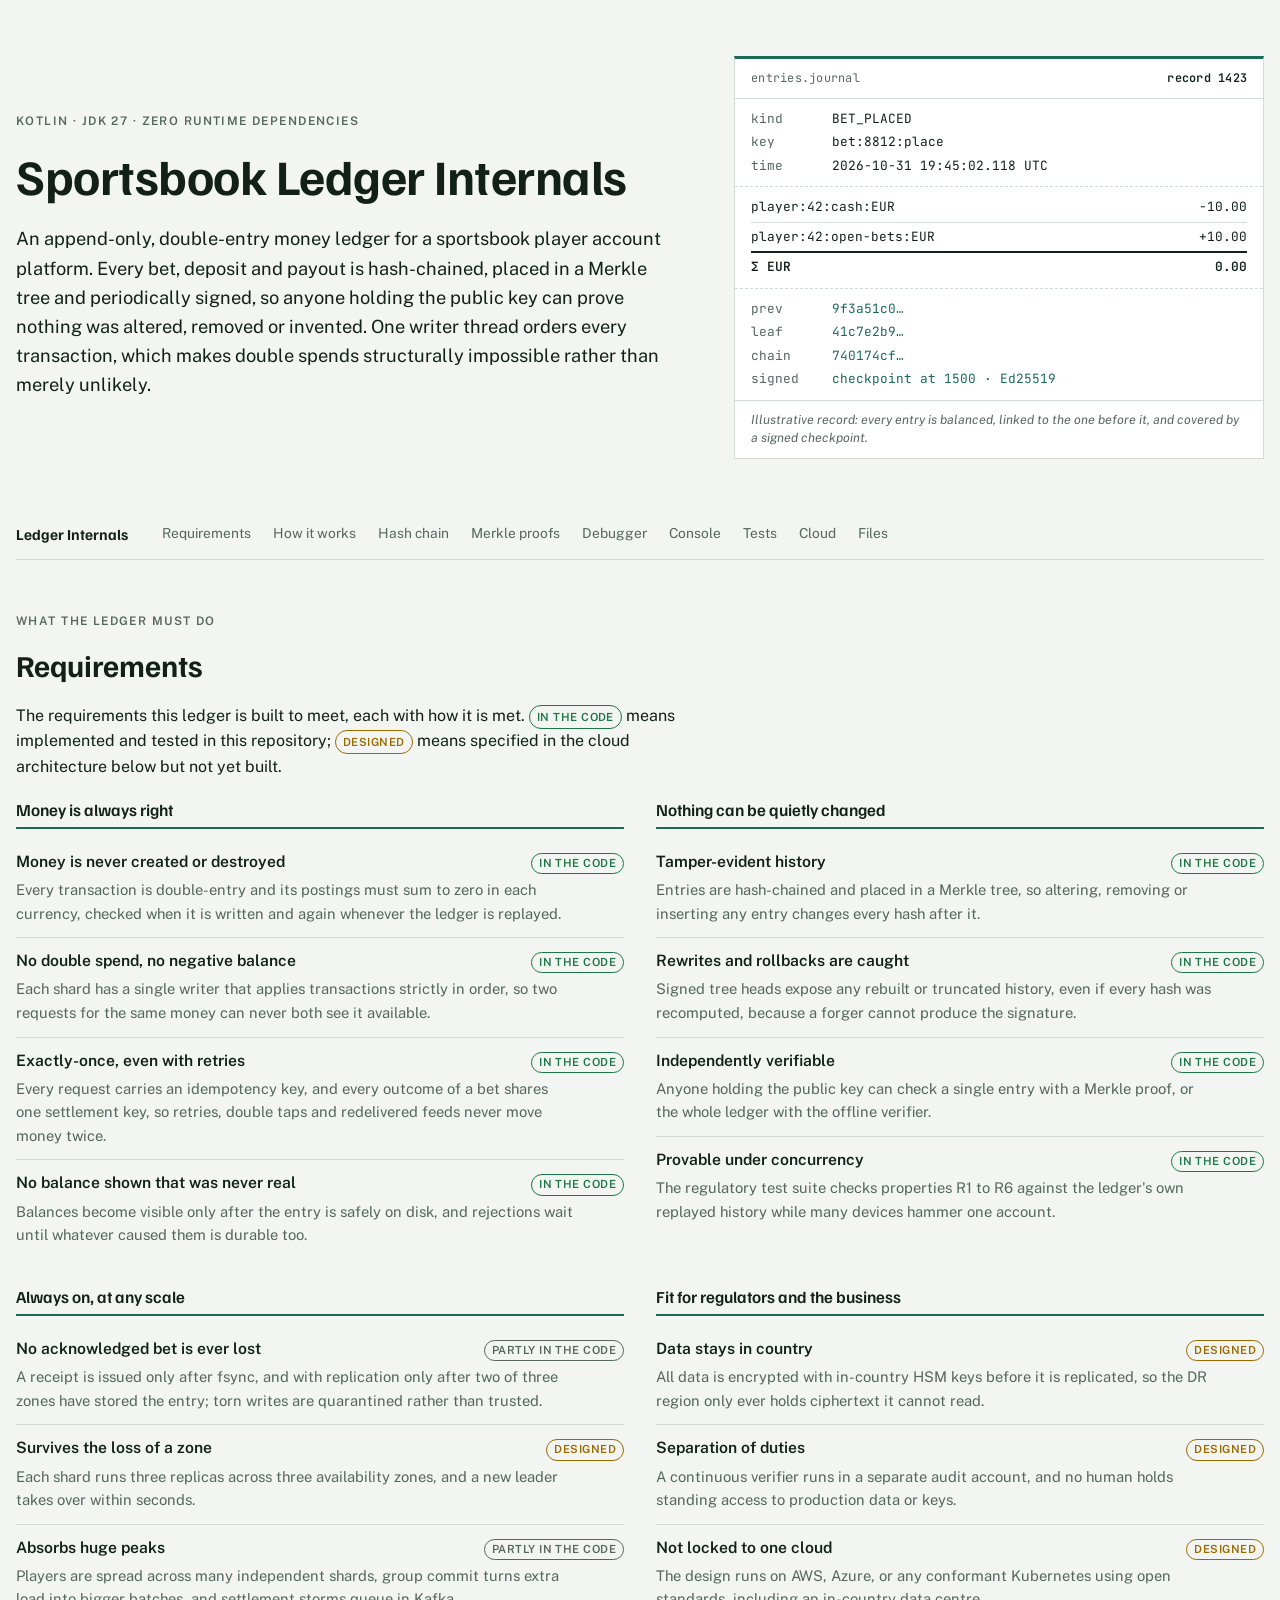
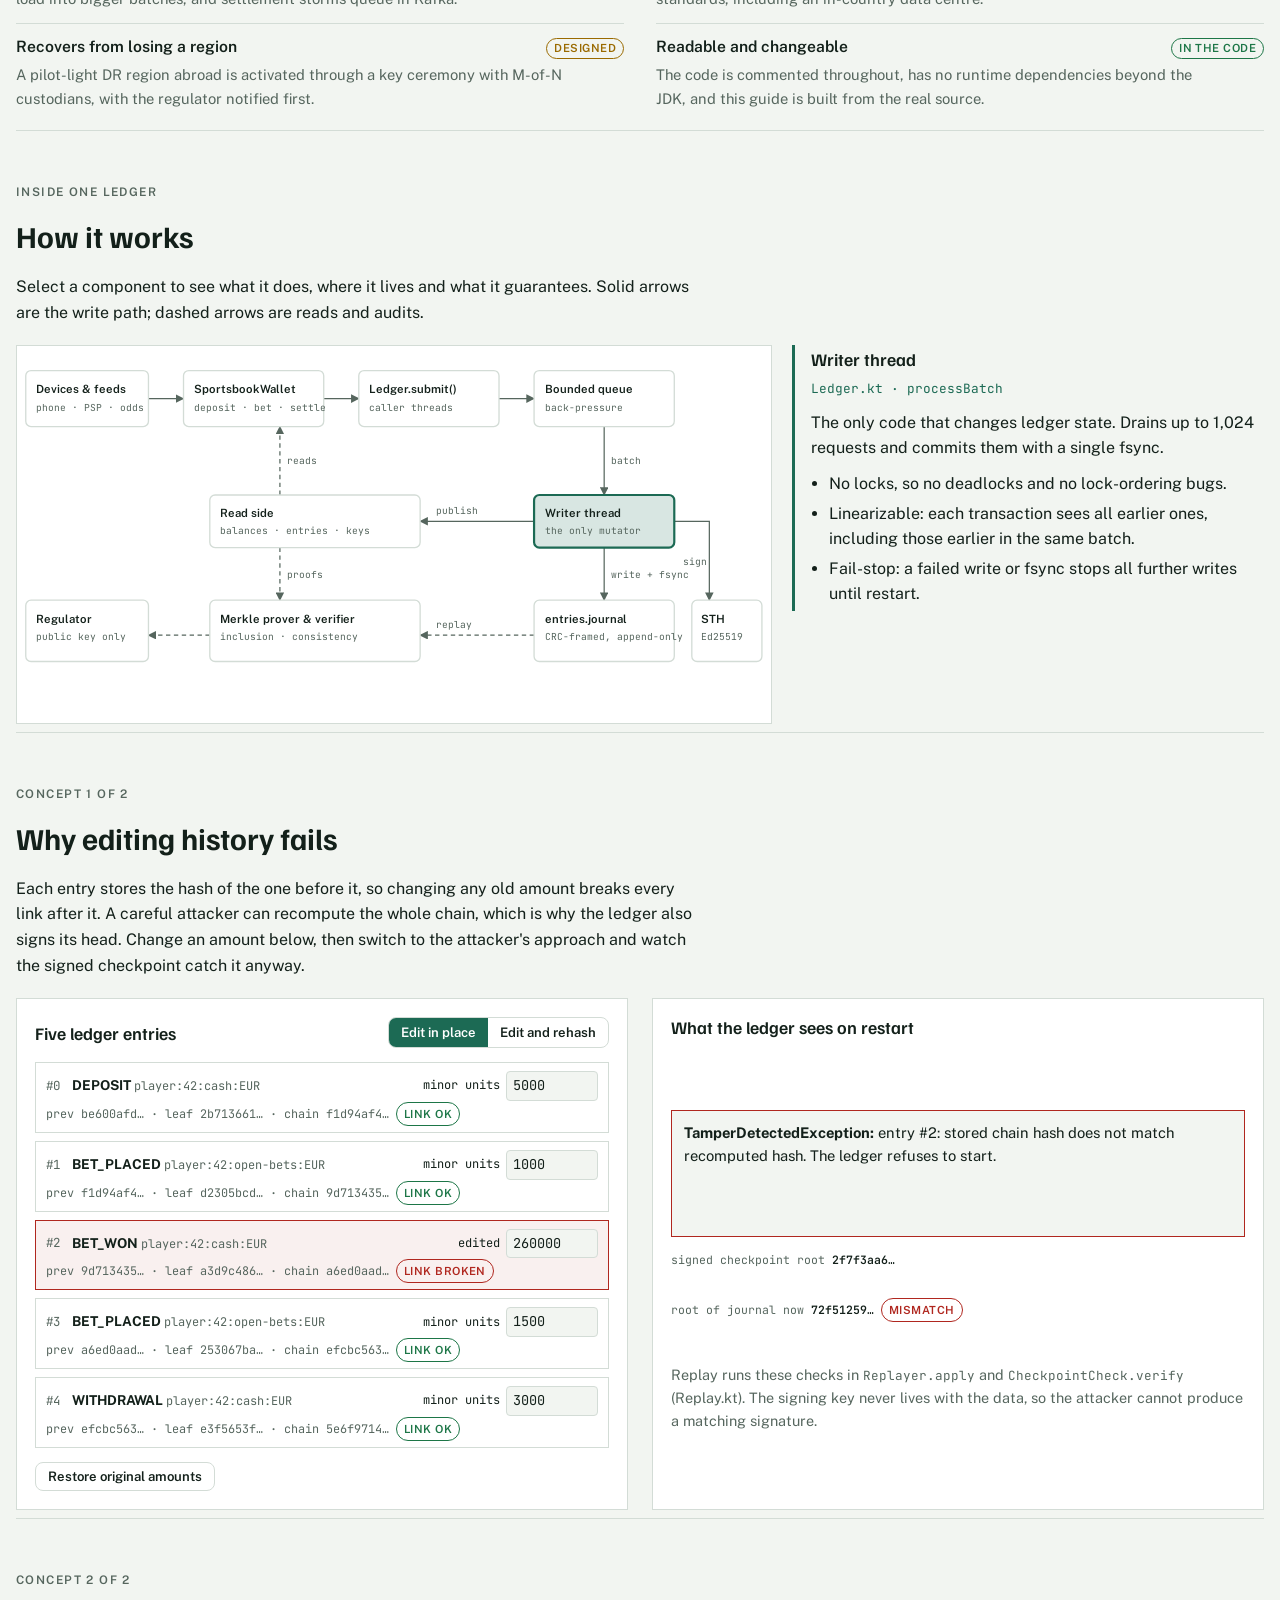
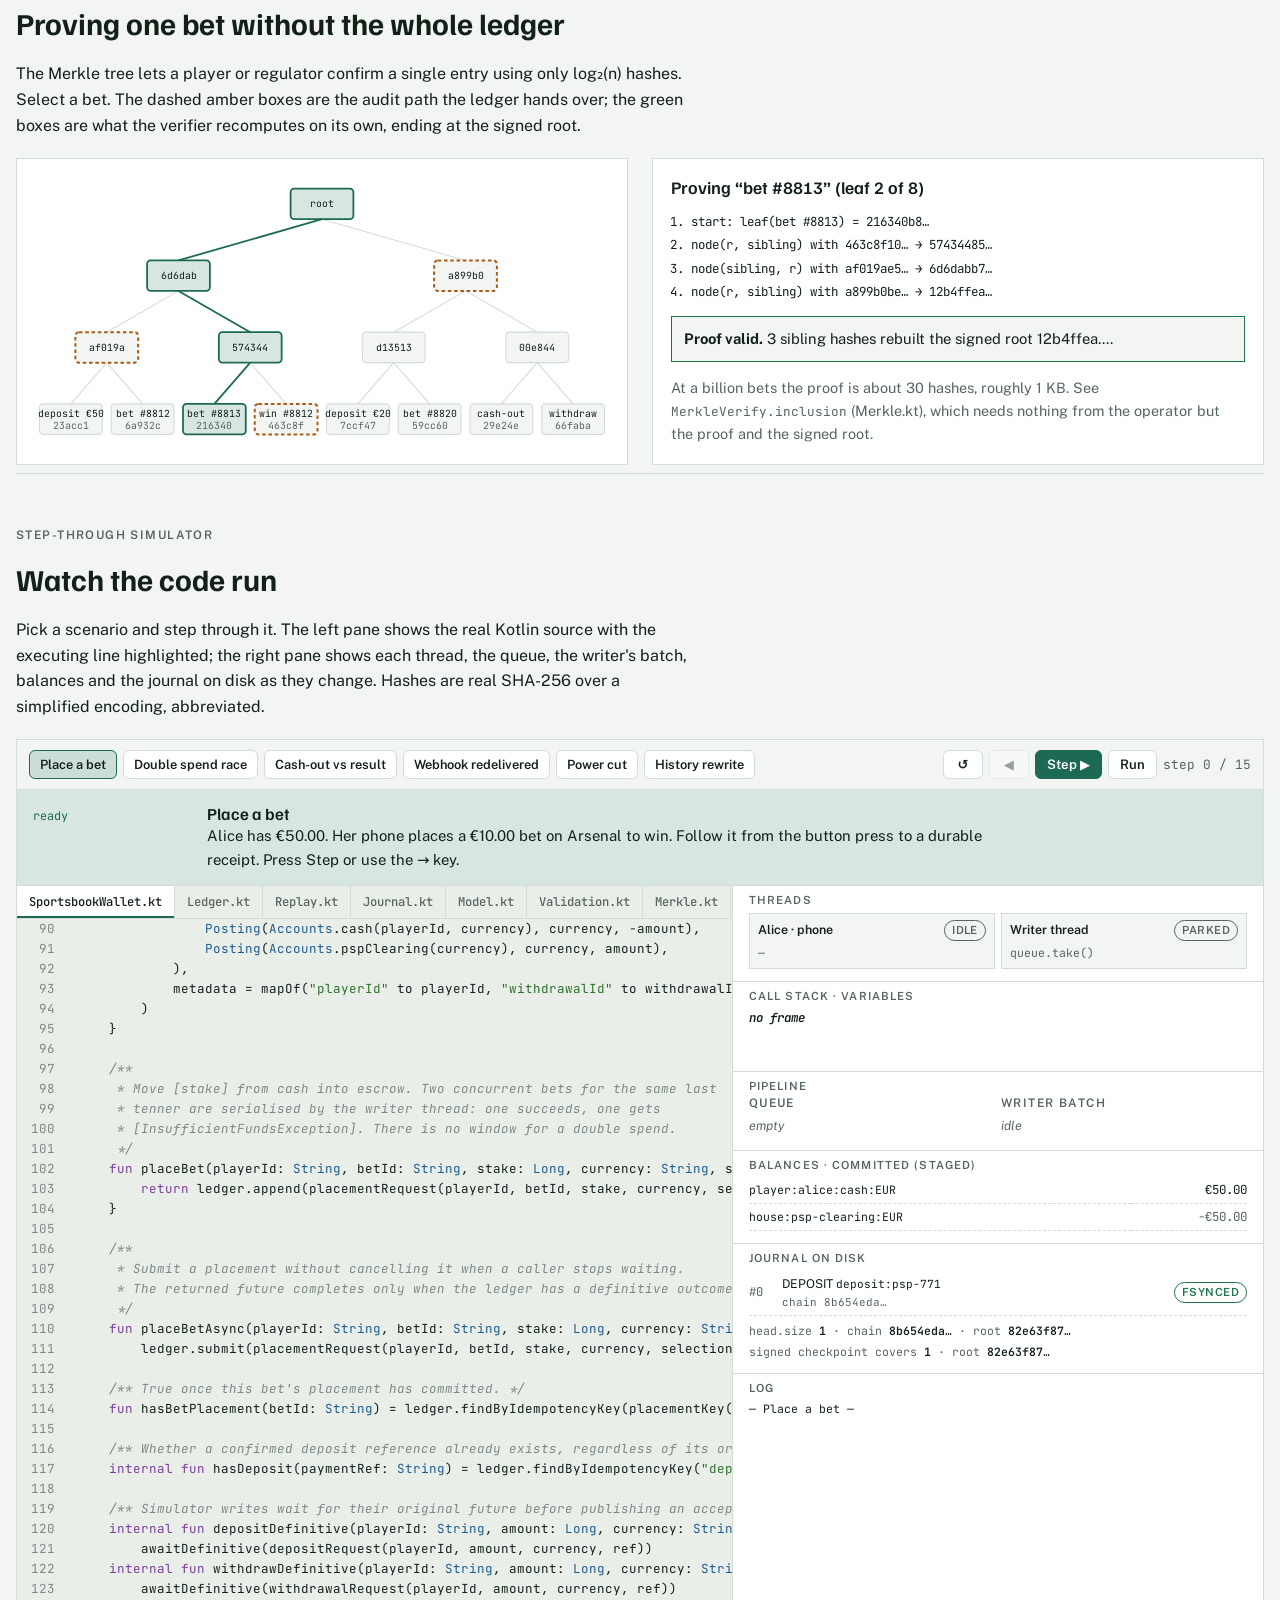
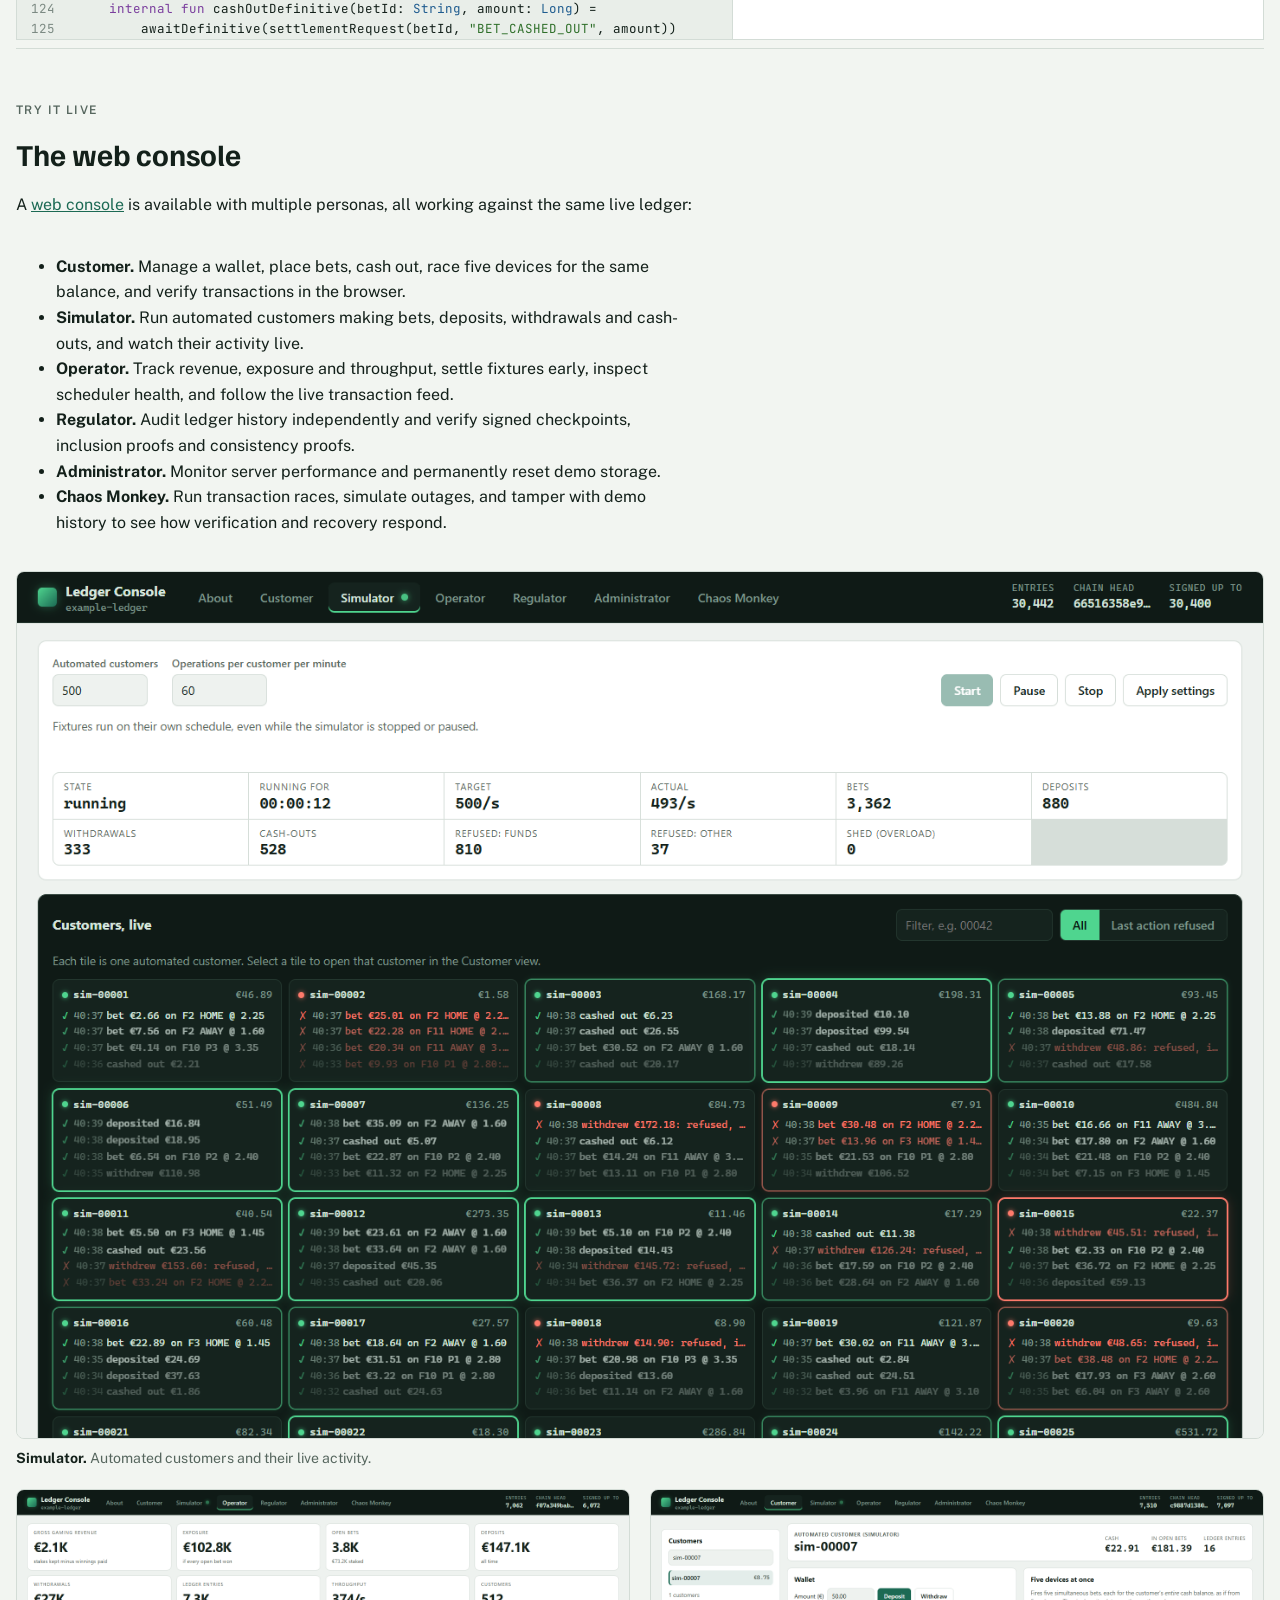
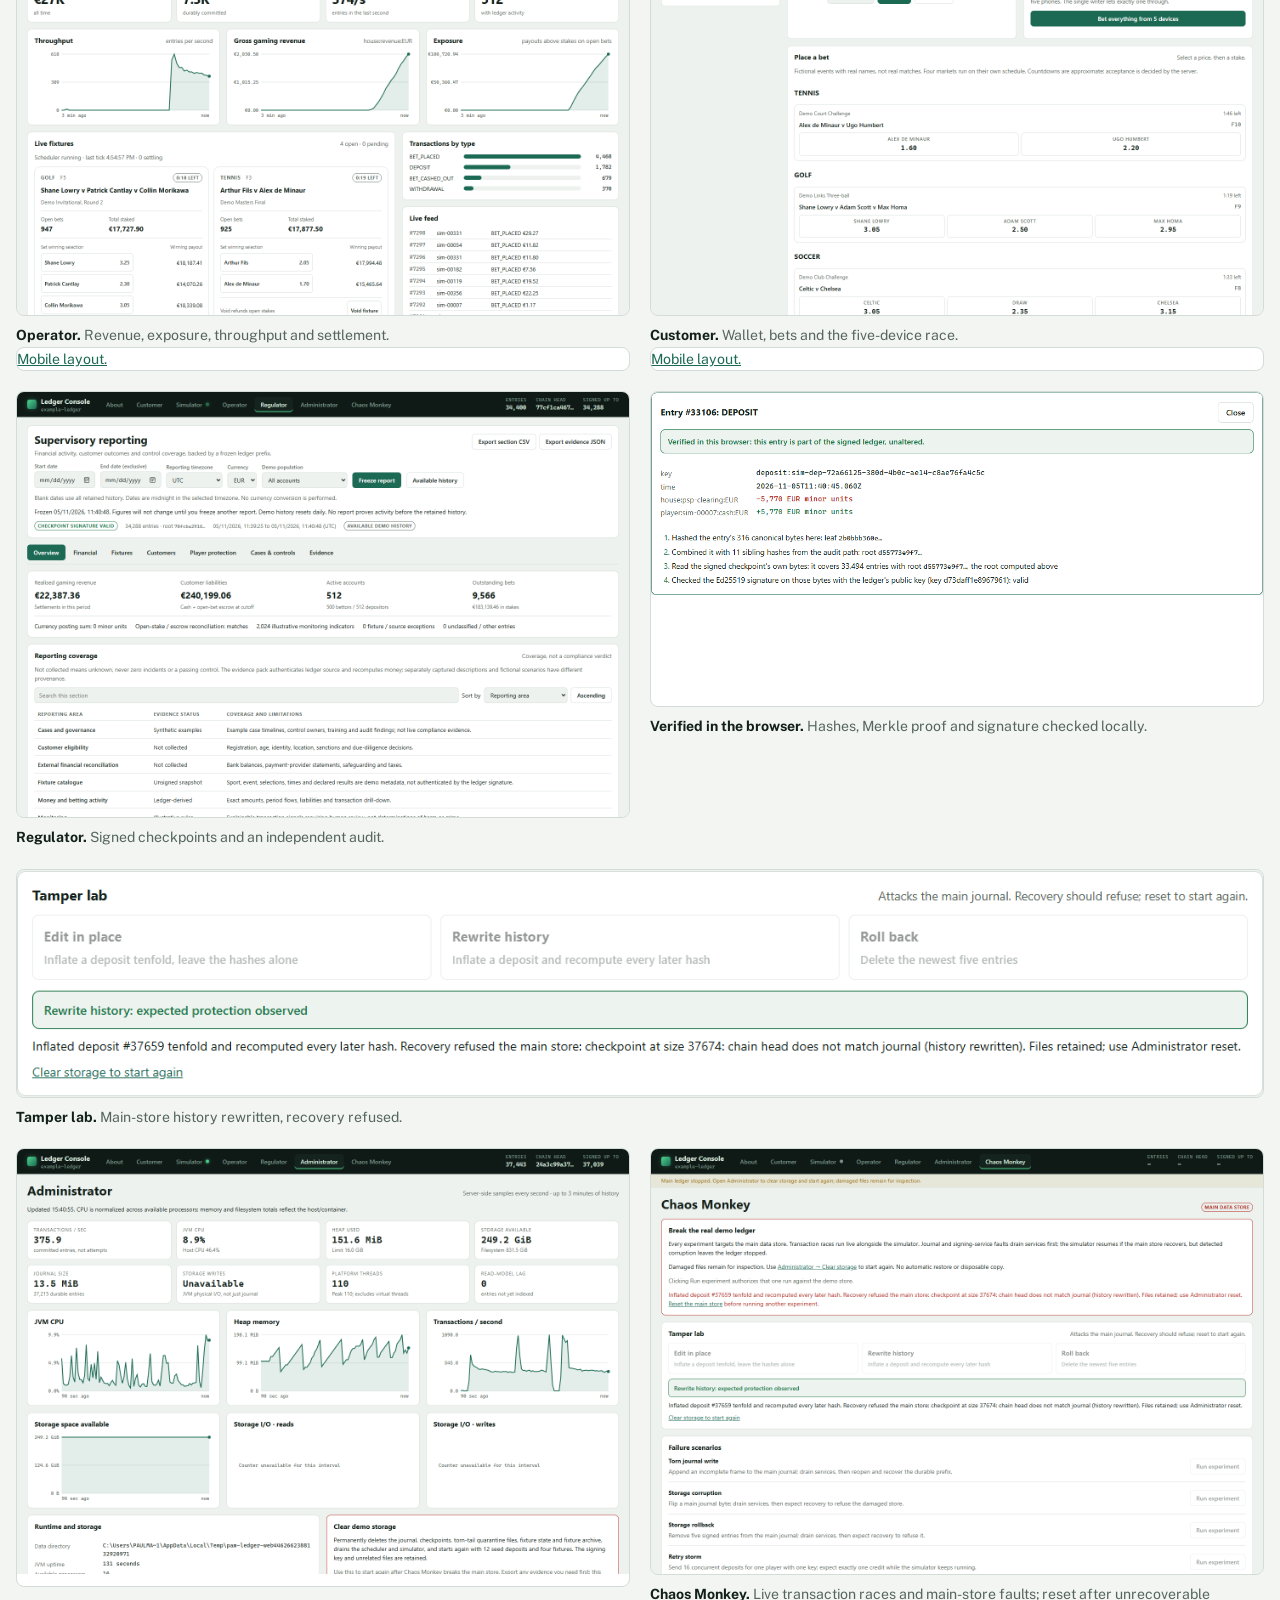
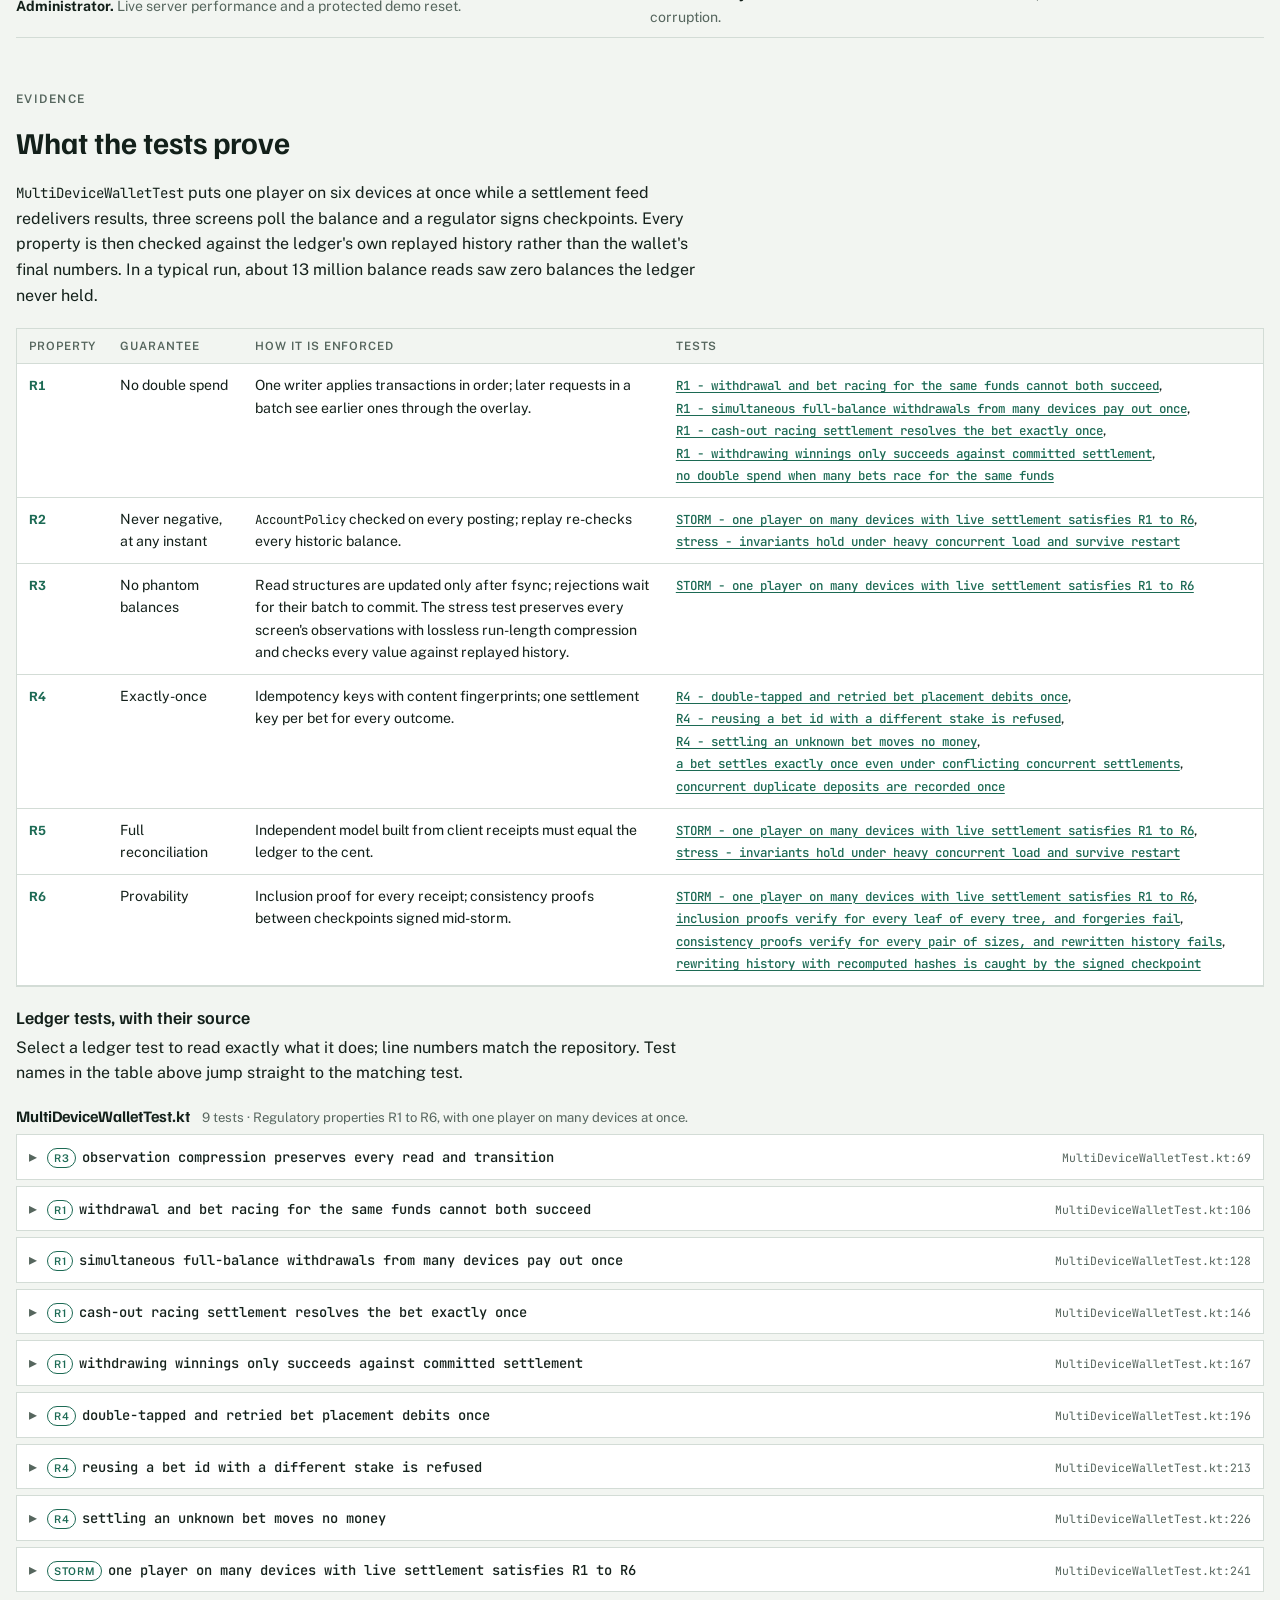
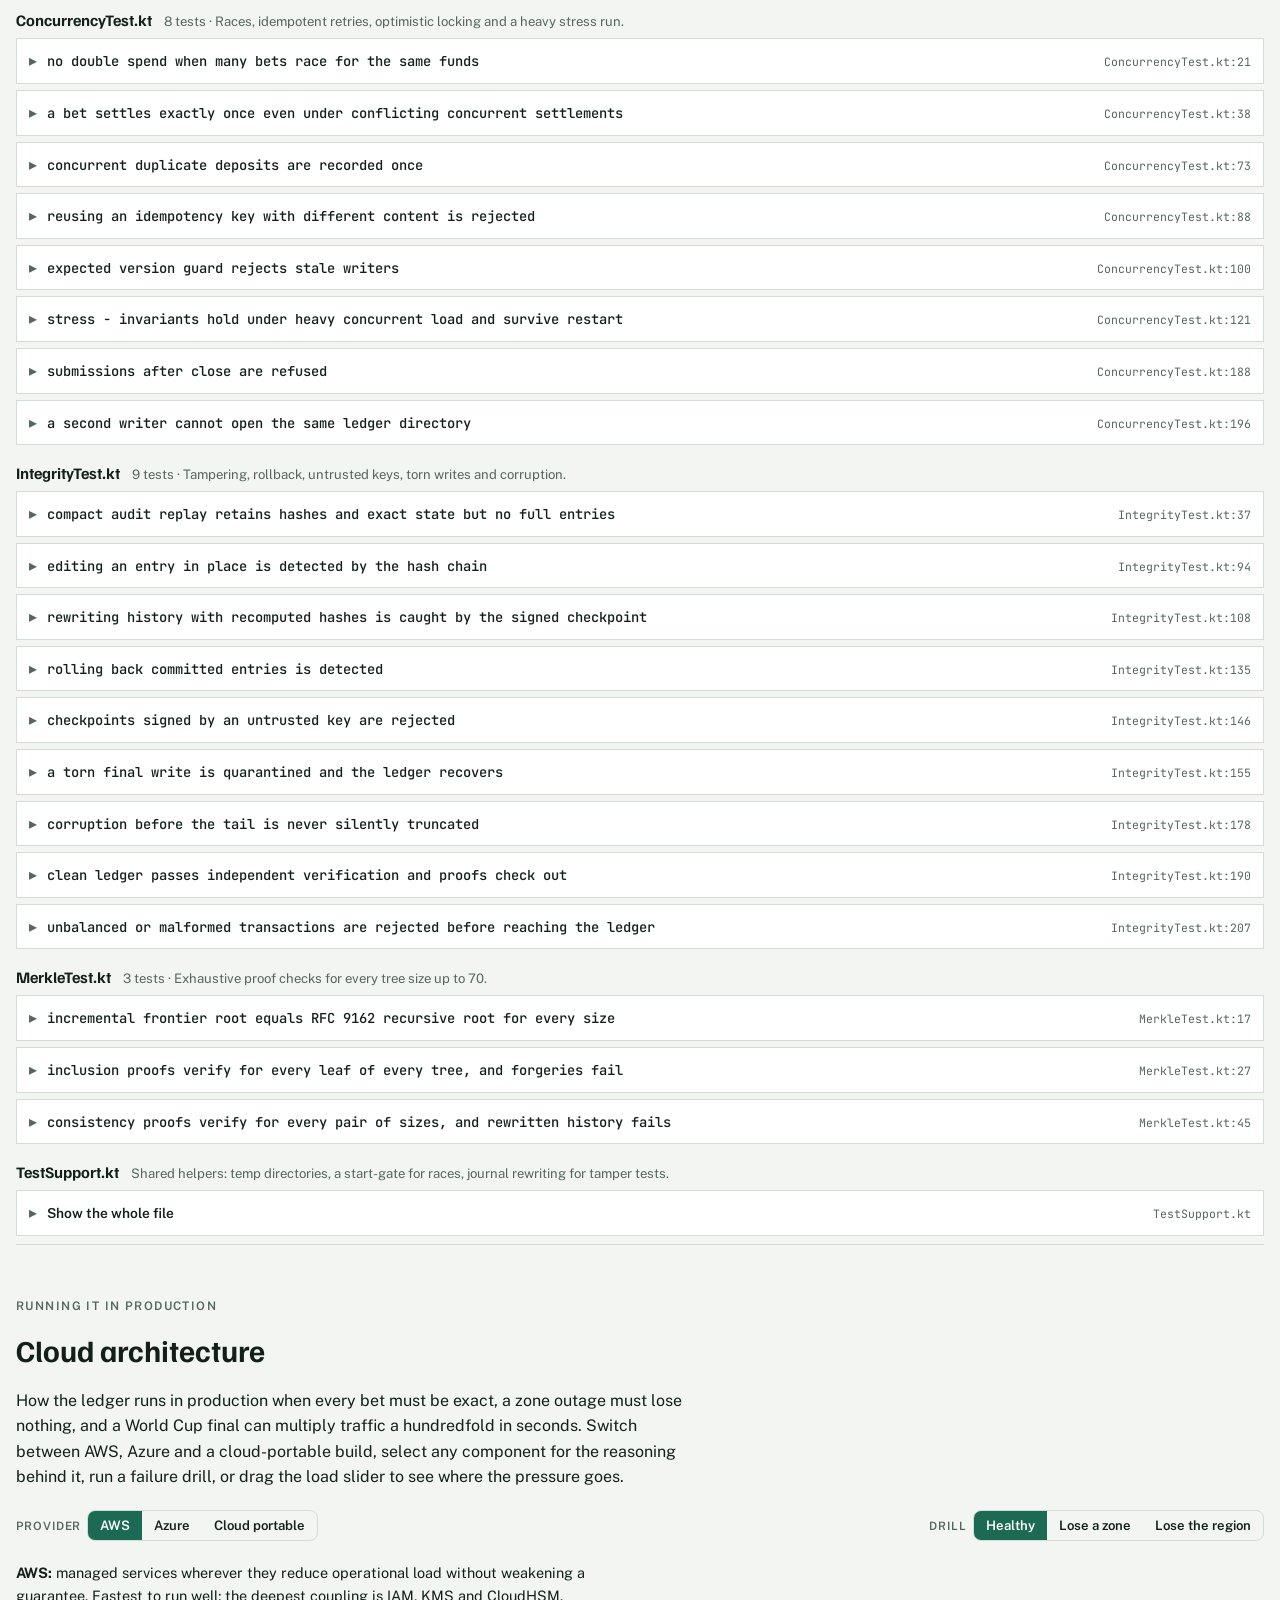
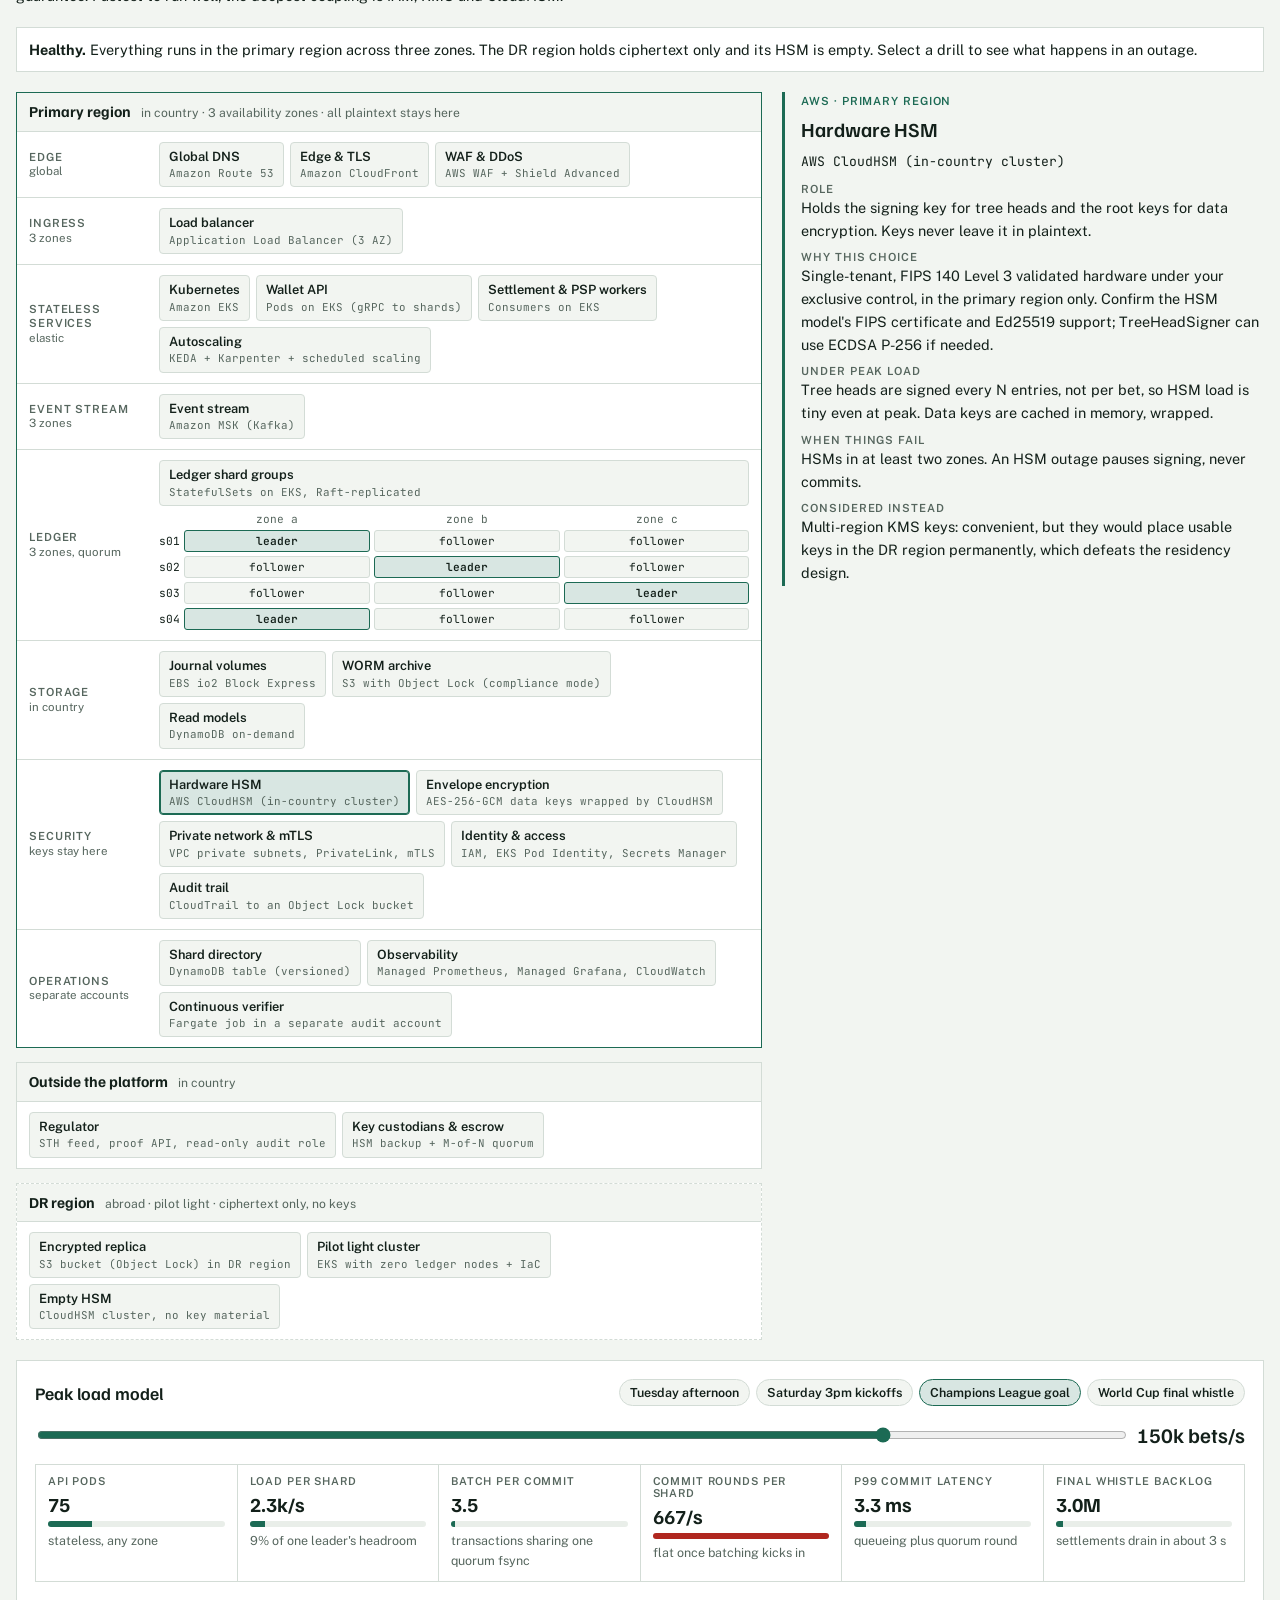
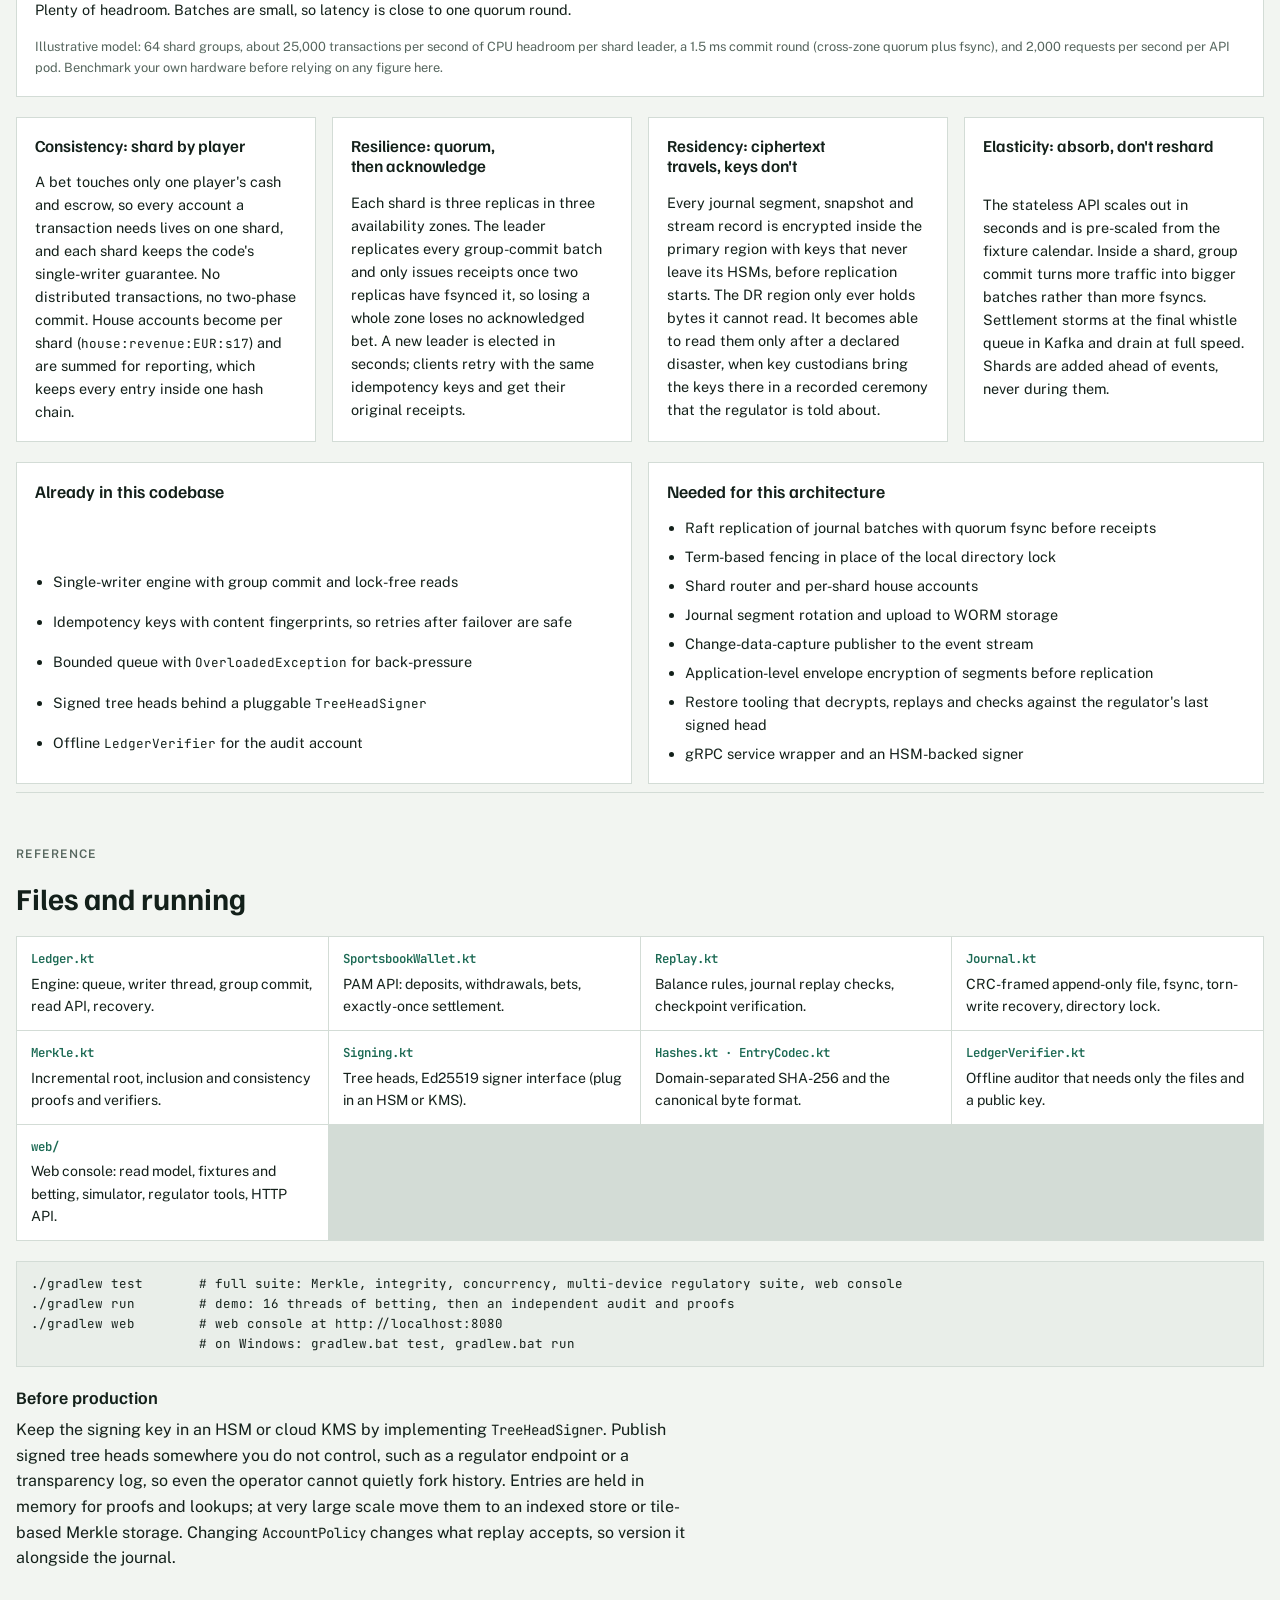
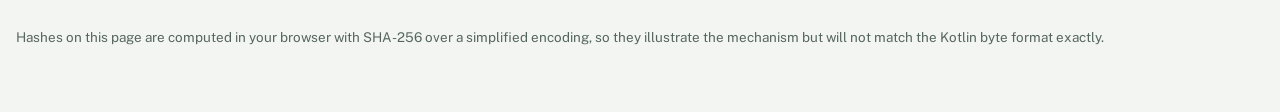
==== docs/index.html @ e82833d3 "Reduce demo heap retention and improve mobile console layout Reduce duplicated strings, boxed histor" ====
<!doctype html>
<html lang="en">
<head>
<meta charset="utf-8">
<meta name="viewport" content="width=device-width, initial-scale=1, viewport-fit=cover">
<style>
:root{color-scheme:light;padding-top:env(safe-area-inset-top,0px);padding-bottom:env(safe-area-inset-bottom,0px)}
body{margin:0} img{max-width:100%} [hidden]{display:none!important}
</style>
<title>Sportsbook Ledger Internals</title>
<meta name="claude:viewport-fit-sides" content="cover">
<link rel="preconnect" href="https://fonts.googleapis.com">
<link rel="stylesheet" href="https://fonts.googleapis.com/css2?family=Familjen+Grotesk:wght@500;600;700&family=Public+Sans:ital,wght@0,400;0,600;1,400&family=JetBrains+Mono:wght@400;600&display=swap">
<style>
/* Layout: a ledger notebook. Long-form explainer with one wide "debugger" workbench
   (code left, machine state right) that collapses to a single column on phones. */
:root{
  --paper:#f2f5f1; --ink:#13201a; --muted:#56665e; --rule:#d3dcd6; --panel:#ffffff;
  --code-bg:#e9eee9; --accent:#1c6a54; --accent-ink:#ffffff; --odds:#a85c17;
  --ok:#1d7647; --bad:#b0271f; --warn:#9a6a00; --hl:rgba(28,106,84,.17); --hl-edge:#1c6a54;
  --kw:#7a3e9d; --str:#2f6f2a; --com:#7c8a83; --num:#a85c17; --typ:#1f5c8f;
  --f-display:"Familjen Grotesk", "Helvetica Neue", Arial, sans-serif;
  --f-body:"Public Sans", "Segoe UI", system-ui, sans-serif;
  --f-mono:"JetBrains Mono", ui-monospace, "SF Mono", Menlo, Consolas, monospace;
}
@media (prefers-color-scheme: dark){:root:not([data-theme="light"]){
  --paper:#0e1412; --ink:#e2eae5; --muted:#93a39a; --rule:#25312c; --panel:#141c19;
  --code-bg:#0a0f0d; --accent:#4cc29a; --accent-ink:#06120d; --odds:#e39a55;
  --ok:#5bd08f; --bad:#f2786d; --warn:#e8c25a; --hl:rgba(76,194,154,.17); --hl-edge:#4cc29a;
  --kw:#c99bf0; --str:#9ad08a; --com:#6f7f78; --num:#e8a565; --typ:#7fb6ec; color-scheme:dark}}
:root[data-theme="dark"]{
  --paper:#0e1412; --ink:#e2eae5; --muted:#93a39a; --rule:#25312c; --panel:#141c19;
  --code-bg:#0a0f0d; --accent:#4cc29a; --accent-ink:#06120d; --odds:#e39a55;
  --ok:#5bd08f; --bad:#f2786d; --warn:#e8c25a; --hl:rgba(76,194,154,.17); --hl-edge:#4cc29a;
  --kw:#c99bf0; --str:#9ad08a; --com:#6f7f78; --num:#e8a565; --typ:#7fb6ec; color-scheme:dark}

*{box-sizing:border-box}
body{background:var(--paper);color:var(--ink);font:16px/1.6 var(--f-body);
  padding-left:max(16px, env(safe-area-inset-left, 0px));padding-right:max(16px, env(safe-area-inset-right, 0px));padding-block:0 64px}
.wrap{max-width:1360px;margin:0 auto}
.prose{max-width:68ch}
h1,h2,h3{font-family:var(--f-display);line-height:1.15;text-wrap:balance;margin:0}
h1{font-size:clamp(2rem,5vw,3.1rem);font-weight:700;letter-spacing:-.01em}
h2{font-size:clamp(1.45rem,3vw,1.9rem);font-weight:700}
h3{font-size:1.1rem;font-weight:600}
p{margin:0}
code,.mono{font-family:var(--f-mono);font-size:.88em}
a{color:var(--accent)}
:focus-visible{outline:2px solid var(--accent);outline-offset:2px}
.eyebrow{font:600 .74rem/1 var(--f-body);letter-spacing:.12em;text-transform:uppercase;color:var(--muted)}
section{padding-block:56px 8px;border-top:1px solid var(--rule);display:grid;gap:20px}
section:first-of-type{border-top:0}

/* ---------- hero ---------- */
header.hero{padding-block:56px 48px;display:grid;grid-template-columns:minmax(0,1.25fr) minmax(0,1fr);gap:24px 56px;align-items:center}
.hero-text{display:grid;gap:20px;align-content:center}
.hero .lede{font-size:1.14rem;color:var(--ink);max-width:62ch}

/* ---------- journal record card (hero) ---------- */
.entrycard{margin:0;background:var(--panel);border:1px solid var(--rule);border-top:3px solid var(--accent);font-family:var(--f-mono);font-size:.8rem;display:grid}
.entrycard figcaption{display:flex;justify-content:space-between;padding:10px 16px;border-bottom:1px solid var(--rule);color:var(--muted);font-size:.74rem;letter-spacing:.02em}
.entrycard figcaption span:last-child{color:var(--ink);font-weight:600}
.entrycard dl{margin:0;padding:10px 16px;display:grid;gap:3px}
.entrycard dl div{display:grid;grid-template-columns:5.5em minmax(0,1fr);gap:10px}
.entrycard dt{color:var(--muted)} .entrycard dd{margin:0;overflow-wrap:anywhere}
.ec-meta{border-bottom:1px dashed var(--rule)}
.ec-post{border-collapse:collapse;margin:6px 16px;width:calc(100% - 32px);font-variant-numeric:tabular-nums}
.ec-post td{padding:4px 0;border-bottom:1px solid var(--rule)}
.ec-post td:last-child{text-align:right;white-space:nowrap}
.ec-post tr.sum td{border-bottom:0;border-top:2px solid var(--ink);font-weight:600}
.ec-hash{border-top:1px dashed var(--rule)}
.ec-hash dd{color:var(--accent)}
.ec-note{padding:10px 16px;border-top:1px solid var(--rule);font:italic .78rem/1.5 var(--f-body);color:var(--muted)}

/* ---------- sticky contents bar ---------- */
.topnav{position:sticky;top:env(safe-area-inset-top,0px);z-index:20;display:flex;gap:8px 24px;align-items:center;flex-wrap:wrap;padding-block:10px;background:var(--paper);border-bottom:1px solid var(--rule);box-shadow:0 0 0 100vmax var(--paper);clip-path:inset(0 -100vmax)}
.topnav .brand{font:700 .95rem var(--f-display);color:var(--ink);text-decoration:none;white-space:nowrap}
.navlinks{display:flex;flex-wrap:wrap;gap:2px}
.navlinks a{font-size:.86rem;color:var(--muted);text-decoration:none;padding:5px 10px;border-radius:6px}
.navlinks a:hover{color:var(--ink);background:var(--panel)}
.navlinks a[aria-current="true"]{color:var(--accent);background:var(--hl);font-weight:600}
body::before{content:"";position:fixed;inset:0 0 auto;height:env(safe-area-inset-top,0px);z-index:21;background:var(--paper)}
section{scroll-margin-top:72px}

/* ---------- requirements ---------- */
.reqgroups{display:grid;grid-template-columns:repeat(auto-fit,minmax(min(100%,480px),1fr));gap:28px 32px}
.reqgroup{display:grid;gap:10px;align-content:start;min-width:0}
.reqgroup h3{font-size:1.05rem;padding-bottom:8px;border-bottom:2px solid var(--accent)}
.reqs{list-style:none;margin:0;padding:0;display:grid}
.reqs li{display:grid;gap:4px;padding:12px 0;border-bottom:1px solid var(--rule)}
.reqs li:last-child{border-bottom:0}
.reqs .rq{display:flex;flex-wrap:wrap;gap:6px 10px;align-items:baseline;justify-content:space-between}
.reqs b{font:600 .98rem/1.35 var(--f-body)}
.reqs p{font-size:.92rem;color:var(--muted);max-width:62ch}

/* ---------- architecture ---------- */
.arch{display:grid;grid-template-columns:minmax(0,1.6fr) minmax(0,1fr);gap:20px;align-items:start}
.diagram{overflow-x:auto;border:1px solid var(--rule);background:var(--panel)}
.diagram svg{display:block;min-width:640px;width:100%;height:auto}
.node rect{fill:var(--panel);stroke:var(--rule);stroke-width:1.5}
.node text{fill:var(--ink);font:600 13px var(--f-body)}
.node .sub{fill:var(--muted);font:400 11px var(--f-mono)}
.node{cursor:pointer}
.node:hover rect,.node:focus rect{stroke:var(--accent)}
.node.on rect{stroke:var(--accent);stroke-width:2.5;fill:var(--hl)}
.node:focus{outline:none}
.edge{stroke:var(--muted);stroke-width:1.4;fill:none}
.edge.dash{stroke-dasharray:5 4}
.elabel{fill:var(--muted);font:11px var(--f-mono)}
#arrow path{fill:var(--muted)}
.info{border-left:3px solid var(--accent);padding:4px 0 4px 16px;display:grid;gap:10px}
.info .file{font-family:var(--f-mono);font-size:.8rem;color:var(--accent)}
.info ul{margin:0;padding-left:18px;display:grid;gap:4px}

/* ---------- playgrounds ---------- */
.two{display:grid;grid-template-columns:repeat(auto-fit,minmax(min(100%,460px),1fr));gap:24px}
.card{background:var(--panel);border:1px solid var(--rule);padding:18px;display:grid;gap:14px;min-width:0}
.seg{display:inline-flex;border:1px solid var(--rule);border-radius:8px;overflow:hidden;flex-wrap:wrap}
.seg button{border:0;background:transparent;color:var(--ink);font:600 .82rem var(--f-body);padding:7px 12px;cursor:pointer}
.seg button[aria-pressed="true"]{background:var(--accent);color:var(--accent-ink)}
.chain{display:grid;gap:8px}
.blk{display:grid;grid-template-columns:auto minmax(0,1fr) auto;gap:4px 12px;align-items:center;border:1px solid var(--rule);padding:8px 10px;font-size:.85rem}
.blk .seq{font-family:var(--f-mono);color:var(--muted);font-size:.78rem}
.blk input{width:92px;font:inherit;font-family:var(--f-mono);padding:3px 6px;border:1px solid var(--rule);background:var(--paper);color:var(--ink);border-radius:4px}
.blk .h{grid-column:1/-1;font-family:var(--f-mono);font-size:.74rem;color:var(--muted);overflow-wrap:anywhere}
.blk.broken{border-color:var(--bad);background:color-mix(in srgb,var(--bad) 7%,var(--panel))}
.pill{font:600 .7rem/1 var(--f-body);letter-spacing:.04em;text-transform:uppercase;padding:4px 7px;border-radius:999px;border:1px solid currentColor;white-space:nowrap}
.pill.ok{color:var(--ok)} .pill.bad{color:var(--bad)} .pill.warn{color:var(--warn)} .pill.mut{color:var(--muted)}
.verdict{font-size:.92rem;padding:10px 12px;border:1px solid var(--rule);background:var(--paper)}
.verdict.bad{border-color:var(--bad)} .verdict.ok{border-color:var(--ok)}
.mtree{overflow-x:auto}
.mtree svg{display:block;min-width:420px;width:100%;height:auto}
.mn rect{fill:var(--paper);stroke:var(--rule);stroke-width:1.2}
.mn text{fill:var(--ink);font:11px var(--f-mono);text-anchor:middle}
.mn.leaf{cursor:pointer}
.mn.leaf:hover rect{stroke:var(--accent)}
.mn.path rect{fill:var(--hl);stroke:var(--accent);stroke-width:2}
.mn.sib rect{stroke:var(--odds);stroke-width:2.2;stroke-dasharray:4 3}
.ml{stroke:var(--rule);stroke-width:1.2}
.ml.path{stroke:var(--accent);stroke-width:2}
.steps-list{margin:0;padding-left:20px;font-family:var(--f-mono);font-size:.78rem;display:grid;gap:3px;overflow-wrap:anywhere}

/* ---------- debugger ---------- */
.dbg{border:1px solid var(--rule);background:var(--panel);display:grid}
.toolbar{display:flex;flex-wrap:wrap;gap:10px;align-items:center;justify-content:space-between;padding:10px 12px;border-bottom:1px solid var(--rule);background:var(--paper)}
.scen{display:flex;flex-wrap:wrap;gap:6px}
.scen button{font:600 .8rem var(--f-body);border:1px solid var(--rule);background:var(--panel);color:var(--ink);padding:6px 10px;border-radius:6px;cursor:pointer}
.scen button[aria-pressed="true"]{border-color:var(--accent);background:var(--hl)}
.ctl{display:flex;gap:6px;align-items:center;flex-wrap:wrap}
.ctl button{font:600 .82rem var(--f-body);border:1px solid var(--rule);background:var(--panel);color:var(--ink);padding:6px 11px;border-radius:6px;cursor:pointer;min-width:40px}
.ctl button.primary{background:var(--accent);color:var(--accent-ink);border-color:var(--accent)}
.ctl button:disabled{opacity:.4;cursor:default}
.ctl .count{font-family:var(--f-mono);font-size:.8rem;color:var(--muted);min-width:76px;text-align:right}
.bench{display:grid;grid-template-columns:minmax(0,1.35fr) minmax(0,1fr);min-height:720px}
.codecol{border-right:1px solid var(--rule);display:grid;grid-template-rows:auto minmax(0,1fr);min-width:0;background:var(--code-bg)}
.tabs{display:flex;overflow-x:auto;border-bottom:1px solid var(--rule)}
.tabs button{font:500 .76rem var(--f-mono);border:0;border-right:1px solid var(--rule);background:transparent;color:var(--muted);padding:8px 12px;cursor:pointer;white-space:nowrap}
.tabs button[aria-selected="true"]{color:var(--ink);background:var(--panel);box-shadow:inset 0 -2px 0 var(--accent)}
.code{overflow:auto;height:720px;font:12.5px/1.6 var(--f-mono);position:relative}
.code .ln{display:grid;grid-template-columns:3.4em 1.4em max-content;white-space:pre;min-width:100%}
.code .no{color:var(--com);text-align:right;padding-right:.4em;user-select:none}
.code .mk{color:var(--hl-edge);user-select:none;text-align:center}
.code .ln.cur{background:var(--hl);box-shadow:inset 3px 0 0 var(--hl-edge)}
.code .ln.cur .no{color:var(--ink);font-weight:600}
.code .ln.cur.first .mk::before{content:"▶"}
.code .ln.seen .mk::before{content:"·";color:var(--com)}
.k{color:var(--kw)} .s{color:var(--str)} .c{color:var(--com);font-style:italic} .n{color:var(--num)} .t{color:var(--typ)}
.statecol{display:grid;align-content:start;min-width:0}
.explain{padding:14px 16px;border-bottom:1px solid var(--rule);display:grid;grid-template-columns:minmax(150px,auto) minmax(0,1fr);gap:4px 24px;align-items:baseline;background:var(--hl)}
.explain p{max-width:90ch}
.explain h3{font-size:1.05rem}
.explain .where{font-family:var(--f-mono);font-size:.74rem;color:var(--accent)}
.explain p{font-size:.93rem}
.pane{border-bottom:1px solid var(--rule)}
.pane > h4{margin:0;font:600 .7rem/1 var(--f-body);letter-spacing:.1em;text-transform:uppercase;color:var(--muted);padding:9px 16px 6px}
.pane .body{padding:0 16px 12px;font-size:.84rem;display:grid;gap:6px}
.vars{display:grid;grid-template-columns:max-content minmax(0,1fr);gap:2px 12px;font-family:var(--f-mono);font-size:.76rem}
.vars dt{color:var(--typ)} .vars dd{margin:0;overflow-wrap:anywhere}
.stack{margin:0;padding:0;list-style:none;font-family:var(--f-mono);font-size:.76rem;display:grid;gap:2px}
.stack li:first-child{color:var(--ink);font-weight:600}
.stack li{color:var(--muted)}
.threads{display:grid;grid-template-columns:repeat(auto-fit,minmax(150px,1fr));gap:6px}
.th{border:1px solid var(--rule);padding:6px 8px;display:grid;gap:3px;font-size:.78rem;background:var(--paper)}
.th .nm{font-weight:600;display:flex;justify-content:space-between;gap:6px;align-items:center}
.th .op{font-family:var(--f-mono);font-size:.72rem;color:var(--muted);overflow-wrap:anywhere}
.lanes{display:grid;grid-template-columns:minmax(0,1fr) minmax(0,1fr);gap:10px}
.chips{display:flex;flex-wrap:wrap;gap:4px;min-height:24px;align-items:center}
.chip{font-family:var(--f-mono);font-size:.7rem;border:1px solid var(--rule);padding:3px 6px;border-radius:4px;background:var(--paper)}
.chip.ok{border-color:var(--ok)} .chip.bad{border-color:var(--bad);color:var(--bad)} .chip.warn{border-color:var(--warn)}
.empty{color:var(--muted);font-style:italic;font-size:.78rem}
table.bal{border-collapse:collapse;width:100%;font-size:.78rem}
.bal td{padding:3px 0;border-bottom:1px dashed var(--rule);font-variant-numeric:tabular-nums}
.bal td:first-child{font-family:var(--f-mono);font-size:.72rem;overflow-wrap:anywhere;padding-right:8px}
.bal td.amt{text-align:right;font-family:var(--f-mono);white-space:nowrap}
.bal td.amt.neg{color:var(--muted)}
.bal .delta{color:var(--odds);font-size:.7rem;margin-left:4px}
.jr{display:grid;grid-template-columns:2.2em minmax(0,1fr) auto;gap:6px;align-items:center;font-size:.76rem;padding:4px 0;border-bottom:1px dashed var(--rule)}
.jr .sq{font-family:var(--f-mono);color:var(--muted)}
.jr .hh{font-family:var(--f-mono);font-size:.68rem;color:var(--muted);display:block}
.headline{font-family:var(--f-mono);font-size:.72rem;display:grid;gap:2px;color:var(--muted)}
.headline b{color:var(--ink);font-weight:600}
.console{font-family:var(--f-mono);font-size:.72rem;display:grid;gap:2px;max-height:120px;overflow:auto}
.console div{color:var(--muted)} .console div:last-child{color:var(--ink)}
.banner{margin:10px 16px 0;padding:8px 10px;font-size:.84rem;border:1px solid var(--rule);background:var(--paper)}
.banner.bad{border-color:var(--bad);color:var(--bad)} .banner.ok{border-color:var(--ok)}

/* ---------- expandable tests ---------- */
.tlink{font:500 .78rem/1.4 var(--f-mono);color:var(--accent);background:none;border:0;padding:0;text-align:left;cursor:pointer;text-decoration:underline;text-decoration-thickness:1px;text-underline-offset:2px}
.tlink:hover{text-decoration-thickness:2px}
.tests{display:grid;gap:18px}
.tgroup{display:grid;gap:6px}
.tgroup > header{display:flex;flex-wrap:wrap;gap:4px 12px;align-items:baseline}
.tgroup > header h4{margin:0;font:700 1rem var(--f-display)}
.tgroup > header span{font-size:.82rem;color:var(--muted)}
.tests details{border:1px solid var(--rule);background:var(--panel)}
.tests details[open]{border-color:var(--accent)}
.tests summary{cursor:pointer;padding:9px 12px;display:grid;grid-template-columns:auto minmax(0,1fr) auto;gap:10px;align-items:baseline;list-style:none}
.tests summary::-webkit-details-marker{display:none}
.tests summary::before{content:"▸";color:var(--muted);transition:transform .15s}
.tests details[open] > summary::before{transform:rotate(90deg)}
.tests summary .tn{font:500 .86rem/1.4 var(--f-mono);overflow-wrap:anywhere}
.tests summary .tl{font:.72rem var(--f-mono);color:var(--muted);white-space:nowrap}
.tests summary .tag{font:600 .66rem/1 var(--f-body);letter-spacing:.06em;text-transform:uppercase;color:var(--accent);border:1px solid currentColor;border-radius:999px;padding:3px 6px;margin-right:6px}
.tests details.whole > summary .tn{font-family:var(--f-body);font-weight:600}
.tcode{overflow:auto;max-height:560px;font:12.5px/1.6 var(--f-mono);background:var(--code-bg);border-top:1px solid var(--rule);padding-block:6px}
.tcode .ln{display:grid;grid-template-columns:3.4em max-content;white-space:pre;min-width:100%}
.tcode .no{color:var(--com);text-align:right;padding-right:1em;user-select:none}
.tests details.flash{animation:flash 1.2s ease-out}
@keyframes flash{from{box-shadow:0 0 0 3px var(--accent)}to{box-shadow:0 0 0 0 transparent}}
@media (prefers-reduced-motion:reduce){.tests details.flash{animation:none}.tests summary::before{transition:none}}

/* ---------- console screenshots ---------- */
.shots{display:grid;grid-template-columns:repeat(2,minmax(0,1fr));gap:20px}
.shot{margin:0;display:grid;gap:8px;min-width:0}
.shot a{display:block;border:1px solid var(--rule);border-radius:8px;overflow:hidden;background:var(--panel)}
.shot a:hover{border-color:var(--accent)}
.shot img{display:block;width:100%;height:auto}
.shot figcaption{font-size:.88rem;color:var(--muted);max-width:80ch}
.shot figcaption b{color:var(--ink)}
@media (max-width:900px){.shots{grid-template-columns:1fr}}

/* ---------- tables ---------- */
.tblwrap{overflow-x:auto;border:1px solid var(--rule)}
table.reg{border-collapse:collapse;width:100%;min-width:640px;font-size:.88rem;background:var(--panel)}
.reg th,.reg td{text-align:left;padding:10px 12px;border-bottom:1px solid var(--rule);vertical-align:top}
.reg th{font:600 .72rem var(--f-body);letter-spacing:.08em;text-transform:uppercase;color:var(--muted);background:var(--paper)}
.reg td:first-child{font-family:var(--f-display);font-weight:700;color:var(--accent);white-space:nowrap}
.reg code{font-size:.78rem}
pre.cmd{margin:0;background:var(--code-bg);border:1px solid var(--rule);padding:12px 14px;overflow-x:auto;font:12.5px/1.6 var(--f-mono)}
.filemap{display:grid;grid-template-columns:repeat(auto-fit,minmax(min(100%,260px),1fr));gap:1px;background:var(--rule);border:1px solid var(--rule)}
.filemap div{background:var(--panel);padding:12px 14px;display:grid;gap:4px;font-size:.88rem}
.filemap code{color:var(--accent);font-weight:600}
footer{margin-top:48px;color:var(--muted);font-size:.84rem}

/* ---------- cloud architecture ---------- */
.cloudbar{display:flex;flex-wrap:wrap;gap:10px 16px;justify-content:space-between;align-items:center}
.cloudbar .lbl{font:600 .72rem var(--f-body);letter-spacing:.08em;text-transform:uppercase;color:var(--muted);margin-right:6px}
.cloud{display:grid;grid-template-columns:minmax(0,1.55fr) minmax(0,1fr);gap:20px;align-items:start}
.regions{display:grid;gap:14px;min-width:0}
.region{border:1.5px solid var(--rule);display:grid;gap:0;min-width:0;background:var(--panel)}
.region.primary{border-color:var(--accent)}
.region.dr{border-style:dashed}
.region.outside .tnodes,.region.dr .tnodes{padding:10px 12px}
.rhead{display:flex;flex-wrap:wrap;gap:4px 10px;align-items:baseline;padding:8px 12px;border-bottom:1px solid var(--rule);background:var(--paper)}
.rhead b{font:700 .95rem var(--f-display)}
.rhead span{font-size:.76rem;color:var(--muted)}
.tiers{display:grid;gap:1px;background:var(--rule)}
.tier{background:var(--panel);display:grid;grid-template-columns:118px minmax(0,1fr);gap:12px;padding:10px 12px;align-items:center}
.tier .tl{font:600 .7rem/1.3 var(--f-body);letter-spacing:.08em;text-transform:uppercase;color:var(--muted)}
.tier .tl span{display:block;text-transform:none;letter-spacing:0;font-weight:400;font-size:.72rem}
.tnodes{display:flex;flex-wrap:wrap;gap:6px;min-width:0}
.cn{border:1px solid var(--rule);background:var(--paper);color:var(--ink);padding:6px 9px;text-align:left;display:grid;gap:1px;font:600 .8rem/1.3 var(--f-body);cursor:pointer;border-radius:4px;min-width:0;max-width:100%}
.cn small{font:400 .68rem/1.3 var(--f-mono);color:var(--muted);overflow-wrap:anywhere}
.cn:hover{border-color:var(--accent)}
.cn.on{border-color:var(--accent);background:var(--hl);box-shadow:inset 0 0 0 1px var(--accent)}
.cn.degraded{border-color:var(--warn)}
.cn.degraded small::after{content:" · degraded";color:var(--warn)}
.cn.down{opacity:.38;border-style:dashed}
.cn.down small::after{content:" · down";color:var(--bad)}
.cn.promoted{border-color:var(--ok);box-shadow:inset 0 0 0 1px var(--ok)}
.cn.promoted small::after{content:" · promoted";color:var(--ok)}
.shardbox{display:grid;gap:6px;min-width:0}
.shardgrid{display:grid;grid-template-columns:auto repeat(3,minmax(0,1fr));gap:4px;font:.7rem var(--f-mono);align-items:center}
.shardgrid .hd{color:var(--muted);text-align:center}
.shardgrid .hd.dead{color:var(--bad);text-decoration:line-through}
.rep{border:1px solid var(--rule);padding:3px 4px;text-align:center;background:var(--paper);border-radius:3px}
.rep.L{background:var(--hl);border-color:var(--accent);font-weight:600}
.rep.dead{opacity:.35;border-style:dashed}
.rep.moved{border-color:var(--ok);box-shadow:inset 0 0 0 1px var(--ok)}
.cdetail{position:sticky;top:calc(env(safe-area-inset-top,0px) + 16px);border-left:3px solid var(--accent);padding:2px 0 2px 16px;display:grid;gap:10px;min-width:0}
.cdetail .prov{font:600 .7rem var(--f-body);letter-spacing:.08em;text-transform:uppercase;color:var(--accent)}
.cdetail h3{font-size:1.25rem}
.cdetail .svc{font-family:var(--f-mono);font-size:.82rem;color:var(--ink)}
.cdetail dl{margin:0;display:grid;gap:8px}
.cdetail dt{font:600 .7rem var(--f-body);letter-spacing:.08em;text-transform:uppercase;color:var(--muted)}
.cdetail dd{margin:0;font-size:.9rem}
.drillnote{font-size:.9rem;padding:10px 12px;border:1px solid var(--rule);background:var(--panel)}
.drillnote.warn{border-color:var(--warn)} .drillnote.bad{border-color:var(--bad)}
.presets{display:flex;flex-wrap:wrap;gap:6px}
.presets button{font:600 .78rem var(--f-body);border:1px solid var(--rule);background:var(--paper);color:var(--ink);padding:5px 10px;border-radius:999px;cursor:pointer}
.presets button[aria-pressed="true"]{border-color:var(--accent);background:var(--hl)}
.loadrow{display:grid;grid-template-columns:minmax(0,1fr) auto;gap:12px;align-items:center}
.loadrow input{width:100%;accent-color:var(--accent)}
.loadrow output{font:600 1.3rem var(--f-display);font-variant-numeric:tabular-nums;white-space:nowrap}
.meters{display:grid;grid-template-columns:repeat(auto-fit,minmax(min(100%,180px),1fr));gap:1px;background:var(--rule);border:1px solid var(--rule)}
.meter{background:var(--panel);padding:10px 12px;display:grid;gap:4px;align-content:start}
.meter .k{font:600 .68rem var(--f-body);letter-spacing:.08em;text-transform:uppercase;color:var(--muted)}
.meter b{font:700 1.25rem var(--f-display);font-variant-numeric:tabular-nums}
.meter span{font-size:.78rem;color:var(--muted)}
.bar{height:6px;background:var(--code-bg);border-radius:3px;overflow:hidden}
.bar i{display:block;height:100%;background:var(--accent)}
.bar i.hot{background:var(--warn)} .bar i.over{background:var(--bad)}
.principles{display:grid;grid-template-columns:repeat(auto-fit,minmax(min(100%,280px),1fr));gap:16px}
.principles .card h3{font-size:1.05rem}
.principles .card p{font-size:.9rem}
.roadmap{display:grid;grid-template-columns:repeat(auto-fit,minmax(min(100%,320px),1fr));gap:16px}
.roadmap ul{margin:0;padding-left:18px;display:grid;gap:6px;font-size:.9rem}

@media (max-width:900px){
  header.hero{grid-template-columns:1fr}
  .explain{grid-template-columns:1fr}
  .cloud{grid-template-columns:1fr}
  .cdetail{position:static}
  .tier{grid-template-columns:1fr;gap:6px}

  .arch{grid-template-columns:1fr}
  .bench{grid-template-columns:1fr;min-height:0}
  .codecol{border-right:0;border-bottom:1px solid var(--rule)}
  .code{height:340px}
  .lanes{grid-template-columns:1fr}
}
@media (prefers-reduced-motion:reduce){*{scroll-behavior:auto!important}}
</style>
</head>
<body>


<div class="wrap">
<header class="hero" id="top">
  <div class="hero-text">
    <div class="eyebrow">Kotlin · JDK 27 · zero runtime dependencies</div>
    <h1>Sportsbook Ledger Internals</h1>
    <p class="lede">An append-only, double-entry money ledger for a sportsbook player account platform. Every bet, deposit and payout is hash-chained, placed in a Merkle tree and periodically signed, so anyone holding the public key can prove nothing was altered, removed or invented. One writer thread orders every transaction, which makes double spends structurally impossible rather than merely unlikely.</p>
  </div>
  <figure class="entrycard" aria-label="An example ledger entry">
    <figcaption><span>entries.journal</span><span>record 1423</span></figcaption>
    <dl class="ec-meta">
      <div><dt>kind</dt><dd>BET_PLACED</dd></div>
      <div><dt>key</dt><dd>bet:8812:place</dd></div>
      <div><dt>time</dt><dd>2026-10-31 19:45:02.118 UTC</dd></div>
    </dl>
    <table class="ec-post">
      <tr><td>player:42:cash:EUR</td><td>−10.00</td></tr>
      <tr><td>player:42:open-bets:EUR</td><td>+10.00</td></tr>
      <tr class="sum"><td>Σ EUR</td><td>0.00</td></tr>
    </table>
    <dl class="ec-hash">
      <div><dt>prev</dt><dd>9f3a51c0…</dd></div>
      <div><dt>leaf</dt><dd>41c7e2b9…</dd></div>
      <div><dt>chain</dt><dd>740174cf…</dd></div>
      <div><dt>signed</dt><dd>checkpoint at 1500 · Ed25519</dd></div>
    </dl>
    <p class="ec-note">Illustrative record: every entry is balanced, linked to the one before it, and covered by a signed checkpoint.</p>
  </figure>
</header>

<nav class="topnav" aria-label="Contents">
  <a class="brand" href="#top">Ledger Internals</a>
  <div class="navlinks">
    <a href="#requirements">Requirements</a><a href="#architecture">How it works</a><a href="#chain">Hash chain</a><a href="#merkle">Merkle proofs</a><a href="#debugger">Debugger</a><a href="#web-console">Console</a><a href="#regulators">Tests</a><a href="#cloud">Cloud</a><a href="#files">Files</a>
  </div>
</nav>

<!-- ======================= REQUIREMENTS ======================= -->
<section id="requirements">
  <div class="eyebrow">What the ledger must do</div>
  <h2>Requirements</h2>
  <p class="prose">The requirements this ledger is built to meet, each with how it is met. <span class="pill ok">In the code</span> means implemented and tested in this repository; <span class="pill warn">Designed</span> means specified in the cloud architecture below but not yet built.</p>
  <div class="reqgroups">
    <div class="reqgroup"><h3>Money is always right</h3><ul class="reqs">
      <li><div class="rq"><b>Money is never created or destroyed</b><span class="pill ok">In the code</span></div><p>Every transaction is double-entry and its postings must sum to zero in each currency, checked when it is written and again whenever the ledger is replayed.</p></li>
      <li><div class="rq"><b>No double spend, no negative balance</b><span class="pill ok">In the code</span></div><p>Each shard has a single writer that applies transactions strictly in order, so two requests for the same money can never both see it available.</p></li>
      <li><div class="rq"><b>Exactly-once, even with retries</b><span class="pill ok">In the code</span></div><p>Every request carries an idempotency key, and every outcome of a bet shares one settlement key, so retries, double taps and redelivered feeds never move money twice.</p></li>
      <li><div class="rq"><b>No balance shown that was never real</b><span class="pill ok">In the code</span></div><p>Balances become visible only after the entry is safely on disk, and rejections wait until whatever caused them is durable too.</p></li>
    </ul></div>
    <div class="reqgroup"><h3>Nothing can be quietly changed</h3><ul class="reqs">
      <li><div class="rq"><b>Tamper-evident history</b><span class="pill ok">In the code</span></div><p>Entries are hash-chained and placed in a Merkle tree, so altering, removing or inserting any entry changes every hash after it.</p></li>
      <li><div class="rq"><b>Rewrites and rollbacks are caught</b><span class="pill ok">In the code</span></div><p>Signed tree heads expose any rebuilt or truncated history, even if every hash was recomputed, because a forger cannot produce the signature.</p></li>
      <li><div class="rq"><b>Independently verifiable</b><span class="pill ok">In the code</span></div><p>Anyone holding the public key can check a single entry with a Merkle proof, or the whole ledger with the offline verifier.</p></li>
      <li><div class="rq"><b>Provable under concurrency</b><span class="pill ok">In the code</span></div><p>The regulatory test suite checks properties R1 to R6 against the ledger's own replayed history while many devices hammer one account.</p></li>
    </ul></div>
    <div class="reqgroup"><h3>Always on, at any scale</h3><ul class="reqs">
      <li><div class="rq"><b>No acknowledged bet is ever lost</b><span class="pill mut">Partly in the code</span></div><p>A receipt is issued only after fsync, and with replication only after two of three zones have stored the entry; torn writes are quarantined rather than trusted.</p></li>
      <li><div class="rq"><b>Survives the loss of a zone</b><span class="pill warn">Designed</span></div><p>Each shard runs three replicas across three availability zones, and a new leader takes over within seconds.</p></li>
      <li><div class="rq"><b>Absorbs huge peaks</b><span class="pill mut">Partly in the code</span></div><p>Players are spread across many independent shards, group commit turns extra load into bigger batches, and settlement storms queue in Kafka.</p></li>
      <li><div class="rq"><b>Recovers from losing a region</b><span class="pill warn">Designed</span></div><p>A pilot-light DR region abroad is activated through a key ceremony with M-of-N custodians, with the regulator notified first.</p></li>
    </ul></div>
    <div class="reqgroup"><h3>Fit for regulators and the business</h3><ul class="reqs">
      <li><div class="rq"><b>Data stays in country</b><span class="pill warn">Designed</span></div><p>All data is encrypted with in-country HSM keys before it is replicated, so the DR region only ever holds ciphertext it cannot read.</p></li>
      <li><div class="rq"><b>Separation of duties</b><span class="pill warn">Designed</span></div><p>A continuous verifier runs in a separate audit account, and no human holds standing access to production data or keys.</p></li>
      <li><div class="rq"><b>Not locked to one cloud</b><span class="pill warn">Designed</span></div><p>The design runs on AWS, Azure, or any conformant Kubernetes using open standards, including an in-country data centre.</p></li>
      <li><div class="rq"><b>Readable and changeable</b><span class="pill ok">In the code</span></div><p>The code is commented throughout, has no runtime dependencies beyond the JDK, and this guide is built from the real source.</p></li>
    </ul></div>
  </div>
</section>

<!-- ======================= ARCHITECTURE ======================= -->
<section id="architecture">
  <div class="eyebrow">Inside one ledger</div>
  <h2>How it works</h2>
  <p class="prose">Select a component to see what it does, where it lives and what it guarantees. Solid arrows are the write path; dashed arrows are reads and audits.</p>
  <div class="arch">
    <div class="diagram">
      <svg viewBox="0 0 860 430" role="group" aria-label="Component diagram">
        <defs><marker id="arrow" viewBox="0 0 10 10" refX="9" refY="5" markerWidth="7" markerHeight="7" orient="auto-start-reverse"><path d="M0,0 L10,5 L0,10 z"/></marker></defs>
        <path class="edge" d="M150 60 H190" marker-end="url(#arrow)"/>
        <path class="edge" d="M350 60 H390" marker-end="url(#arrow)"/>
        <path class="edge" d="M550 60 H590" marker-end="url(#arrow)"/>
        <path class="edge" d="M670 92 V170" marker-end="url(#arrow)"/>
        <text class="elabel" x="678" y="135">batch</text>
        <path class="edge" d="M670 230 V290" marker-end="url(#arrow)"/>
        <text class="elabel" x="678" y="265">write + fsync</text>
        <path class="edge" d="M590 200 H460" marker-end="url(#arrow)"/>
        <text class="elabel" x="478" y="192">publish</text>
        <path class="edge dash" d="M300 170 V92" marker-end="url(#arrow)"/>
        <text class="elabel" x="308" y="135">reads</text>
        <path class="edge" d="M750 200 H790 V290" marker-end="url(#arrow)"/>
        <text class="elabel" x="760" y="250">sign</text>
        <path class="edge dash" d="M590 330 H460" marker-end="url(#arrow)"/>
        <text class="elabel" x="478" y="322">replay</text>
        <path class="edge dash" d="M300 230 V290" marker-end="url(#arrow)"/>
        <text class="elabel" x="308" y="265">proofs</text>
        <path class="edge dash" d="M220 330 H150" marker-end="url(#arrow)"/>

        <g class="node" tabindex="0" data-node="devices"><rect x="10" y="28" width="140" height="64" rx="6"/><text x="22" y="54">Devices & feeds</text><text class="sub" x="22" y="74">phone · PSP · odds</text></g>
        <g class="node" tabindex="0" data-node="wallet"><rect x="190" y="28" width="160" height="64" rx="6"/><text x="202" y="54">SportsbookWallet</text><text class="sub" x="202" y="74">deposit · bet · settle</text></g>
        <g class="node" tabindex="0" data-node="submit"><rect x="390" y="28" width="160" height="64" rx="6"/><text x="402" y="54">Ledger.submit()</text><text class="sub" x="402" y="74">caller threads</text></g>
        <g class="node" tabindex="0" data-node="queue"><rect x="590" y="28" width="160" height="64" rx="6"/><text x="602" y="54">Bounded queue</text><text class="sub" x="602" y="74">back-pressure</text></g>
        <g class="node" tabindex="0" data-node="writer"><rect x="590" y="170" width="160" height="60" rx="6"/><text x="602" y="195">Writer thread</text><text class="sub" x="602" y="214">the only mutator</text></g>
        <g class="node" tabindex="0" data-node="read"><rect x="220" y="170" width="240" height="60" rx="6"/><text x="232" y="195">Read side</text><text class="sub" x="232" y="214">balances · entries · keys</text></g>
        <g class="node" tabindex="0" data-node="journal"><rect x="590" y="290" width="160" height="70" rx="6"/><text x="602" y="316">entries.journal</text><text class="sub" x="602" y="336">CRC-framed, append-only</text></g>
        <g class="node" tabindex="0" data-node="checkpoints"><rect x="770" y="290" width="80" height="70" rx="6"/><text x="780" y="316">STH</text><text class="sub" x="780" y="336">Ed25519</text></g>
        <g class="node" tabindex="0" data-node="prover"><rect x="220" y="290" width="240" height="70" rx="6"/><text x="232" y="316">Merkle prover & verifier</text><text class="sub" x="232" y="336">inclusion · consistency</text></g>
        <g class="node" tabindex="0" data-node="auditor"><rect x="10" y="290" width="140" height="70" rx="6"/><text x="22" y="316">Regulator</text><text class="sub" x="22" y="336">public key only</text></g>
      </svg>
    </div>
    <div class="info" id="archInfo" aria-live="polite"></div>
  </div>
</section>

<!-- ======================= HASH CHAIN ======================= -->
<section id="chain">
  <div class="eyebrow">Concept 1 of 2</div>
  <h2>Why editing history fails</h2>
  <p class="prose">Each entry stores the hash of the one before it, so changing any old amount breaks every link after it. A careful attacker can recompute the whole chain, which is why the ledger also signs its head. Change an amount below, then switch to the attacker's approach and watch the signed checkpoint catch it anyway.</p>
  <div class="two">
    <div class="card">
      <div style="display:flex;flex-wrap:wrap;gap:10px;justify-content:space-between;align-items:center">
        <h3>Five ledger entries</h3>
        <div class="seg" role="group" aria-label="Tamper method">
          <button type="button" id="modeNaive" aria-pressed="true">Edit in place</button>
          <button type="button" id="modeAttack" aria-pressed="false">Edit and rehash</button>
        </div>
      </div>
      <div class="chain" id="chainBox"></div>
      <button type="button" class="seg" id="chainReset" style="justify-self:start;padding:6px 12px;background:var(--panel);color:var(--ink);font:600 .82rem var(--f-body);cursor:pointer">Restore original amounts</button>
    </div>
    <div class="card">
      <h3>What the ledger sees on restart</h3>
      <div id="chainVerdict" class="verdict"></div>
      <div class="headline" id="chainCp"></div>
      <p style="font-size:.9rem;color:var(--muted)">Replay runs these checks in <code>Replayer.apply</code> and <code>CheckpointCheck.verify</code> (Replay.kt). The signing key never lives with the data, so the attacker cannot produce a matching signature.</p>
    </div>
  </div>
</section>

<!-- ======================= MERKLE ======================= -->
<section id="merkle">
  <div class="eyebrow">Concept 2 of 2</div>
  <h2>Proving one bet without the whole ledger</h2>
  <p class="prose">The Merkle tree lets a player or regulator confirm a single entry using only log₂(n) hashes. Select a bet. The dashed amber boxes are the audit path the ledger hands over; the green boxes are what the verifier recomputes on its own, ending at the signed root.</p>
  <div class="two">
    <div class="card"><div class="mtree" id="mtree"></div></div>
    <div class="card">
      <h3 id="mTitle">Select a leaf</h3>
      <ol class="steps-list" id="mSteps"></ol>
      <div id="mVerdict" class="verdict"></div>
      <p style="font-size:.9rem;color:var(--muted)">At a billion bets the proof is about 30 hashes, roughly 1 KB. See <code>MerkleVerify.inclusion</code> (Merkle.kt), which needs nothing from the operator but the proof and the signed root.</p>
    </div>
  </div>
</section>

<!-- ======================= DEBUGGER ======================= -->
<section id="debugger">
  <div class="eyebrow">Step-through simulator</div>
  <h2>Watch the code run</h2>
  <p class="prose">Pick a scenario and step through it. The left pane shows the real Kotlin source with the executing line highlighted; the right pane shows each thread, the queue, the writer's batch, balances and the journal on disk as they change. Hashes are real SHA-256 over a simplified encoding, abbreviated.</p>
  <div class="dbg">
    <div class="toolbar">
      <div class="scen" id="scenBtns" role="group" aria-label="Scenario"></div>
      <div class="ctl">
        <button type="button" id="bReset" title="Restart scenario">↺</button>
        <button type="button" id="bBack" title="Step back">◀</button>
        <button type="button" id="bStep" class="primary" title="Step over">Step ▶</button>
        <button type="button" id="bRun" title="Run to end">Run</button>
        <span class="count" id="count"></span>
      </div>
    </div>
    <div class="explain" aria-live="polite"><div class="where" id="where"></div><div><h3 id="stepTitle"></h3><p id="stepNote"></p></div></div>
    <div class="bench">
      <div class="codecol">
        <div class="tabs" id="tabs" role="tablist" aria-label="Source files"></div>
        <div class="code" id="code" tabindex="0" aria-label="Source code"></div>
      </div>
      <div class="statecol">
        <div id="banner"></div>
        <div class="pane"><h4>Threads</h4><div class="body"><div class="threads" id="threads"></div></div></div>
        <div class="pane"><h4>Call stack · variables</h4><div class="body"><ul class="stack" id="stack"></ul><dl class="vars" id="vars"></dl></div></div>
        <div class="pane"><h4>Pipeline</h4><div class="body lanes">
          <div><div class="eyebrow" style="margin-bottom:4px">Queue</div><div class="chips" id="queue"></div></div>
          <div><div class="eyebrow" style="margin-bottom:4px">Writer batch</div><div class="chips" id="batch"></div></div>
        </div></div>
        <div class="pane"><h4>Balances · committed (staged)</h4><div class="body"><table class="bal" id="bal"></table></div></div>
        <div class="pane"><h4>Journal on disk</h4><div class="body"><div id="journal"></div><div class="headline" id="head"></div></div></div>
        <div class="pane" style="border-bottom:0"><h4>Log</h4><div class="body"><div class="console" id="console"></div></div></div>
      </div>
    </div>
  </div>
</section>

<!-- ======================= CONSOLE ======================= -->
<section id="web-console">
  <div class="eyebrow">Try it live</div>
  <h2>The web console</h2>
  <p class="prose">A <a href="https://paulmaddox-ledger-demo.swedencentral.cloudapp.azure.com/">web console</a> is available with multiple personas, all working against the same live ledger:</p>
  <ul class="prose">
    <li><b>Customer.</b> Manage a wallet, place bets, cash out, race five devices for the same balance, and verify transactions in the browser.</li>
    <li><b>Simulator.</b> Run automated customers making bets, deposits, withdrawals and cash-outs, and watch their activity live.</li>
    <li><b>Operator.</b> Track revenue, exposure and throughput, settle fixtures early, inspect scheduler health, and follow the live transaction feed.</li>
    <li><b>Regulator.</b> Audit ledger history independently and verify signed checkpoints, inclusion proofs and consistency proofs.</li>
    <li><b>Administrator.</b> Monitor server performance and permanently reset demo storage.</li>
    <li><b>Chaos Monkey.</b> Run transaction races, simulate outages, and tamper with demo history to see how verification and recovery respond.</li>
  </ul>
  <figure class="shot wide">
    <a href="screenshots/simulator.png"><img src="screenshots/simulator.png" alt="Simulator view: controls, live counters, and a wall of tiles, one per automated customer, each streaming its latest actions" loading="lazy"></a>
    <figcaption><b>Simulator.</b> Automated customers and their live activity.</figcaption>
  </figure>
  <div class="shots">
    <figure class="shot">
      <a href="screenshots/operator.png"><img src="screenshots/operator.png" alt="Operator view: compact totals, charts, four live fixture cards with winning payouts and settlement actions, and a live feed" loading="lazy"></a>
      <figcaption><b>Operator.</b> Revenue, exposure, throughput and settlement. <a href="screenshots/operator-mobile.png">Mobile layout.</a></figcaption>
    </figure>
    <figure class="shot">
      <a href="screenshots/customer.png"><img src="screenshots/customer.png" alt="Customer view: balances, wallet, five-devices test, fixtures to bet on, bets and history" loading="lazy"></a>
      <figcaption><b>Customer.</b> Wallet, bets and the five-device race. <a href="screenshots/customer-mobile.png">Mobile layout.</a></figcaption>
    </figure>
    <figure class="shot">
      <a href="screenshots/regulator.png"><img src="screenshots/regulator.png" alt="Regulator view: signed checkpoints verified in the browser, and a passed independent audit" loading="lazy"></a>
      <figcaption><b>Regulator.</b> Signed checkpoints and an independent audit.</figcaption>
    </figure>
    <figure class="shot">
      <a href="screenshots/customer-verify.png"><img src="screenshots/customer-verify.png" alt="An entry verified in the browser: leaf hash, audit path, signed root and Ed25519 signature all checked" loading="lazy"></a>
      <figcaption><b>Verified in the browser.</b> Hashes, Merkle proof and signature checked locally.</figcaption>
    </figure>
  </div>
  <figure class="shot wide">
    <a href="screenshots/chaos-tamper.png"><img src="screenshots/chaos-tamper.png" alt="Chaos Monkey tamper lab: a rewritten history caught by the signed checkpoint" loading="lazy"></a>
    <figcaption><b>Tamper lab.</b> Main-store history rewritten, recovery refused.</figcaption>
  </figure>
  <div class="shots">
    <figure class="shot">
      <a href="screenshots/administrator.png"><img src="screenshots/administrator.png" alt="Administrator view: CPU, memory, storage, I/O and transaction throughput charts" loading="lazy"></a>
      <figcaption><b>Administrator.</b> Live server performance and a protected demo reset.</figcaption>
    </figure>
    <figure class="shot">
      <a href="screenshots/chaos.png"><img src="screenshots/chaos.png" alt="Chaos Monkey view: live transaction races, main-store faults and recovery results" loading="lazy"></a>
      <figcaption><b>Chaos Monkey.</b> Live transaction races and main-store faults; reset after unrecoverable corruption.</figcaption>
    </figure>
  </div>
</section>

<!-- ======================= REGULATORS ======================= -->
<section id="regulators">
  <div class="eyebrow">Evidence</div>
  <h2>What the tests prove</h2>
  <p class="prose"><code>MultiDeviceWalletTest</code> puts one player on six devices at once while a settlement feed redelivers results, three screens poll the balance and a regulator signs checkpoints. Every property is then checked against the ledger's own replayed history rather than the wallet's final numbers. In a typical run, about 13 million balance reads saw zero balances the ledger never held.</p>
  <div class="tblwrap"><table class="reg">
    <thead><tr><th>Property</th><th>Guarantee</th><th>How it is enforced</th><th>Tests</th></tr></thead>
    <tbody>
      <tr><td>R1</td><td>No double spend</td><td>One writer applies transactions in order; later requests in a batch see earlier ones through the overlay.</td><td><button type="button" class="tlink" data-test="R1 - withdrawal and bet racing for the same funds cannot both succeed">R1 - withdrawal and bet racing for the same funds cannot both succeed</button>, <button type="button" class="tlink" data-test="R1 - simultaneous full-balance withdrawals from many devices pay out once">R1 - simultaneous full-balance withdrawals from many devices pay out once</button>, <button type="button" class="tlink" data-test="R1 - cash-out racing settlement resolves the bet exactly once">R1 - cash-out racing settlement resolves the bet exactly once</button>, <button type="button" class="tlink" data-test="R1 - withdrawing winnings only succeeds against committed settlement">R1 - withdrawing winnings only succeeds against committed settlement</button>, <button type="button" class="tlink" data-test="no double spend when many bets race for the same funds">no double spend when many bets race for the same funds</button></td></tr>
      <tr><td>R2</td><td>Never negative, at any instant</td><td><code>AccountPolicy</code> checked on every posting; replay re-checks every historic balance.</td><td><button type="button" class="tlink" data-test="STORM - one player on many devices with live settlement satisfies R1 to R6">STORM - one player on many devices with live settlement satisfies R1 to R6</button>, <button type="button" class="tlink" data-test="stress - invariants hold under heavy concurrent load and survive restart">stress - invariants hold under heavy concurrent load and survive restart</button></td></tr>
      <tr><td>R3</td><td>No phantom balances</td><td>Read structures are updated only after fsync; rejections wait for their batch to commit. The stress test preserves every screen's observations with lossless run-length compression and checks every value against replayed history.</td><td><button type="button" class="tlink" data-test="STORM - one player on many devices with live settlement satisfies R1 to R6">STORM - one player on many devices with live settlement satisfies R1 to R6</button></td></tr>
      <tr><td>R4</td><td>Exactly-once</td><td>Idempotency keys with content fingerprints; one settlement key per bet for every outcome.</td><td><button type="button" class="tlink" data-test="R4 - double-tapped and retried bet placement debits once">R4 - double-tapped and retried bet placement debits once</button>, <button type="button" class="tlink" data-test="R4 - reusing a bet id with a different stake is refused">R4 - reusing a bet id with a different stake is refused</button>, <button type="button" class="tlink" data-test="R4 - settling an unknown bet moves no money">R4 - settling an unknown bet moves no money</button>, <button type="button" class="tlink" data-test="a bet settles exactly once even under conflicting concurrent settlements">a bet settles exactly once even under conflicting concurrent settlements</button>, <button type="button" class="tlink" data-test="concurrent duplicate deposits are recorded once">concurrent duplicate deposits are recorded once</button></td></tr>
      <tr><td>R5</td><td>Full reconciliation</td><td>Independent model built from client receipts must equal the ledger to the cent.</td><td><button type="button" class="tlink" data-test="STORM - one player on many devices with live settlement satisfies R1 to R6">STORM - one player on many devices with live settlement satisfies R1 to R6</button>, <button type="button" class="tlink" data-test="stress - invariants hold under heavy concurrent load and survive restart">stress - invariants hold under heavy concurrent load and survive restart</button></td></tr>
      <tr><td>R6</td><td>Provability</td><td>Inclusion proof for every receipt; consistency proofs between checkpoints signed mid-storm.</td><td><button type="button" class="tlink" data-test="STORM - one player on many devices with live settlement satisfies R1 to R6">STORM - one player on many devices with live settlement satisfies R1 to R6</button>, <button type="button" class="tlink" data-test="inclusion proofs verify for every leaf of every tree, and forgeries fail">inclusion proofs verify for every leaf of every tree, and forgeries fail</button>, <button type="button" class="tlink" data-test="consistency proofs verify for every pair of sizes, and rewritten history fails">consistency proofs verify for every pair of sizes, and rewritten history fails</button>, <button type="button" class="tlink" data-test="rewriting history with recomputed hashes is caught by the signed checkpoint">rewriting history with recomputed hashes is caught by the signed checkpoint</button></td></tr>
    </tbody>
  </table></div>
  <div class="prose" style="display:grid;gap:8px">
    <h3>Ledger tests, with their source</h3>
    <p>Select a ledger test to read exactly what it does; line numbers match the repository. Test names in the table above jump straight to the matching test.</p>
  </div>
  <div class="tests" id="testList"></div>
</section>

<!-- ======================= CLOUD ======================= -->
<section id="cloud">
  <div class="eyebrow">Running it in production</div>
  <h2>Cloud architecture</h2>
  <p class="prose">How the ledger runs in production when every bet must be exact, a zone outage must lose nothing, and a World Cup final can multiply traffic a hundredfold in seconds. Switch between AWS, Azure and a cloud-portable build, select any component for the reasoning behind it, run a failure drill, or drag the load slider to see where the pressure goes.</p>
  <div class="cloudbar">
    <div><span class="lbl">Provider</span><span class="seg" role="group" aria-label="Cloud provider"><button type="button" id="pvAws" aria-pressed="true">AWS</button><button type="button" id="pvAzure" aria-pressed="false">Azure</button><button type="button" id="pvPortable" aria-pressed="false">Cloud portable</button></span></div>
    <div><span class="lbl">Drill</span><span class="seg" role="group" aria-label="Failure drill" id="drills"><button type="button" data-drill="none" aria-pressed="true">Healthy</button><button type="button" data-drill="az" aria-pressed="false">Lose a zone</button><button type="button" data-drill="region" aria-pressed="false">Lose the region</button></span></div>
  </div>
  <p id="pvNote" class="prose" style="font-size:.9rem"></p>
  <div id="drillNote" class="drillnote" aria-live="polite"></div>
  <div class="cloud">
    <div class="regions">
      <div class="region primary">
        <div class="rhead"><b>Primary region</b><span>in country · 3 availability zones · all plaintext stays here</span></div>
        <div class="tiers" id="tiers"></div>
      </div>
      <div class="region outside">
        <div class="rhead"><b>Outside the platform</b><span>in country</span></div>
        <div class="tnodes" id="outsideNodes"></div>
      </div>
      <div class="region dr">
        <div class="rhead"><b>DR region</b><span>abroad · pilot light · ciphertext only, no keys</span></div>
        <div class="tnodes" id="drNodes"></div>
      </div>
    </div>
    <aside class="cdetail" id="cdetail" aria-live="polite"></aside>
  </div>

  <div class="card" style="gap:16px">
    <div style="display:flex;flex-wrap:wrap;gap:10px;justify-content:space-between;align-items:center">
      <h3>Peak load model</h3>
      <div class="presets" id="presets"></div>
    </div>
    <div class="loadrow">
      <input type="range" id="load" min="0" max="100" step="1" value="62" aria-label="Bets per second">
      <output id="loadOut" for="load"></output>
    </div>
    <div class="meters" id="meters"></div>
    <p id="loadNote" style="font-size:.9rem"></p>
    <p style="font-size:.8rem;color:var(--muted)">Illustrative model: 64 shard groups, about 25,000 transactions per second of CPU headroom per shard leader, a 1.5 ms commit round (cross-zone quorum plus fsync), and 2,000 requests per second per API pod. Benchmark your own hardware before relying on any figure here.</p>
  </div>

  <div class="principles">
    <div class="card"><h3>Consistency: shard by player</h3><p>A bet touches only one player's cash and escrow, so every account a transaction needs lives on one shard, and each shard keeps the code's single-writer guarantee. No distributed transactions, no two-phase commit. House accounts become per shard (<code>house:revenue:EUR:s17</code>) and are summed for reporting, which keeps every entry inside one hash chain.</p></div>
    <div class="card"><h3>Resilience: quorum, then acknowledge</h3><p>Each shard is three replicas in three availability zones. The leader replicates every group-commit batch and only issues receipts once two replicas have fsynced it, so losing a whole zone loses no acknowledged bet. A new leader is elected in seconds; clients retry with the same idempotency keys and get their original receipts.</p></div>
    <div class="card"><h3>Residency: ciphertext travels, keys don't</h3><p>Every journal segment, snapshot and stream record is encrypted inside the primary region with keys that never leave its HSMs, before replication starts. The DR region only ever holds bytes it cannot read. It becomes able to read them only after a declared disaster, when key custodians bring the keys there in a recorded ceremony that the regulator is told about.</p></div>
    <div class="card"><h3>Elasticity: absorb, don't reshard</h3><p>The stateless API scales out in seconds and is pre-scaled from the fixture calendar. Inside a shard, group commit turns more traffic into bigger batches rather than more fsyncs. Settlement storms at the final whistle queue in Kafka and drain at full speed. Shards are added ahead of events, never during them.</p></div>
  </div>

  <div class="roadmap">
    <div class="card"><h3>Already in this codebase</h3><ul>
      <li>Single-writer engine with group commit and lock-free reads</li>
      <li>Idempotency keys with content fingerprints, so retries after failover are safe</li>
      <li>Bounded queue with <code>OverloadedException</code> for back-pressure</li>
      <li>Signed tree heads behind a pluggable <code>TreeHeadSigner</code></li>
      <li>Offline <code>LedgerVerifier</code> for the audit account</li>
    </ul></div>
    <div class="card"><h3>Needed for this architecture</h3><ul>
      <li>Raft replication of journal batches with quorum fsync before receipts</li>
      <li>Term-based fencing in place of the local directory lock</li>
      <li>Shard router and per-shard house accounts</li>
      <li>Journal segment rotation and upload to WORM storage</li>
      <li>Change-data-capture publisher to the event stream</li>
      <li>Application-level envelope encryption of segments before replication</li>
      <li>Restore tooling that decrypts, replays and checks against the regulator's last signed head</li>
      <li>gRPC service wrapper and an HSM-backed signer</li>
    </ul></div>
  </div>
</section>

<!-- ======================= FILES ======================= -->
<section id="files">
  <div class="eyebrow">Reference</div>
  <h2>Files and running</h2>
  <div class="filemap">
    <div><code>Ledger.kt</code><span>Engine: queue, writer thread, group commit, read API, recovery.</span></div>
    <div><code>SportsbookWallet.kt</code><span>PAM API: deposits, withdrawals, bets, exactly-once settlement.</span></div>
    <div><code>Replay.kt</code><span>Balance rules, journal replay checks, checkpoint verification.</span></div>
    <div><code>Journal.kt</code><span>CRC-framed append-only file, fsync, torn-write recovery, directory lock.</span></div>
    <div><code>Merkle.kt</code><span>Incremental root, inclusion and consistency proofs and verifiers.</span></div>
    <div><code>Signing.kt</code><span>Tree heads, Ed25519 signer interface (plug in an HSM or KMS).</span></div>
    <div><code>Hashes.kt · EntryCodec.kt</code><span>Domain-separated SHA-256 and the canonical byte format.</span></div>
    <div><code>LedgerVerifier.kt</code><span>Offline auditor that needs only the files and a public key.</span></div>
    <div><code>web/</code><span>Web console: read model, fixtures and betting, simulator, regulator tools, HTTP API.</span></div>
  </div>
  <pre class="cmd">./gradlew test       # full suite: Merkle, integrity, concurrency, multi-device regulatory suite, web console
./gradlew run        # demo: 16 threads of betting, then an independent audit and proofs
./gradlew web        # web console at http://localhost:8080
                     # on Windows: gradlew.bat test, gradlew.bat run</pre>
  <div class="prose" style="display:grid;gap:10px">
    <h3>Before production</h3>
    <p>Keep the signing key in an HSM or cloud KMS by implementing <code>TreeHeadSigner</code>. Publish signed tree heads somewhere you do not control, such as a regulator endpoint or a transparency log, so even the operator cannot quietly fork history. Entries are held in memory for proofs and lookups; at very large scale move them to an indexed store or tile-based Merkle storage. Changing <code>AccountPolicy</code> changes what replay accepts, so version it alongside the journal.</p>
  </div>
</section>
<footer>Hashes on this page are computed in your browser with SHA-256 over a simplified encoding, so they illustrate the mechanism but will not match the Kotlin byte format exactly.</footer>
</div>

<script>
const SOURCES = {"SportsbookWallet.kt": "package com.pam.ledger\n\nimport java.util.concurrent.CompletableFuture\nimport java.util.concurrent.CompletionException\n\n/*\n * ============================================================================\n *  SPORTSBOOK WALLET: the PAM-facing API on top of the generic ledger\n * ============================================================================\n *\n *  Chart of accounts (per currency):\n *\n *    player:{id}:cash:{CUR}        Withdrawable balance. Must stay >= 0.\n *    player:{id}:open-bets:{CUR}   Stakes held in escrow while a bet is open. >= 0.\n *    house:revenue:{CUR}           Operator's gross gaming revenue (wins minus losses).\n *    house:psp-clearing:{CUR}      Mirror of money in transit with payment providers.\n *\n *  Lifecycle of a bet, as ledger transactions:\n *\n *    placeBet   cash -stake                      open-bets +stake\n *    win        open-bets -stake   cash +payout  revenue -(payout - stake)\n *    loss       open-bets -stake                 revenue +stake\n *    void       open-bets -stake   cash +stake\n *    cash-out   open-bets -stake   cash +offer   revenue +(stake - offer)\n *\n *  EXACTLY-ONCE SETTLEMENT. Every way of resolving a bet uses the SAME\n *  idempotency key, `bet:{betId}:settle`. Therefore:\n *   - the settlement feed redelivering \"WON\" twice  -> second call is a harmless replay;\n *   - a race between \"WON\" and \"VOID\" (or a cash-out) -> exactly one wins, the\n *     other gets IdempotencyConflictException.\n *  No locks, no \"is it settled yet?\" check-then-act race. The ledger's\n *  idempotency index IS the guard.\n *\n *  Stakes, players and currencies for settlement are read back FROM THE LEDGER\n *  (the placement entry), never trusted from the caller, so a buggy settlement\n *  service cannot release more from escrow than was actually staked.\n *\n *  Re-settlement (a result changed after settlement) would be a NEW compensating\n *  transaction with its own key, e.g. `bet:{id}:resettle:{n}`. Entries are never edited.\n */\nclass SportsbookWallet(private val ledger: Ledger) {\n\n    object Accounts {\n        fun cash(playerId: String, currency: String) = AccountId(\"player:$playerId:cash:$currency\")\n        fun openBets(playerId: String, currency: String) = AccountId(\"player:$playerId:open-bets:$currency\")\n        fun revenue(currency: String) = AccountId(\"house:revenue:$currency\")\n        fun pspClearing(currency: String) = AccountId(\"house:psp-clearing:$currency\")\n    }\n\n    /** Credit a confirmed deposit. [paymentRef] is the PSP's unique id, so webhook redeliveries are no-ops. */\n    fun deposit(playerId: String, amount: Long, currency: String, paymentRef: String): Receipt {\n        return ledger.append(depositRequest(playerId, amount, currency, paymentRef))\n    }\n\n    private fun depositRequest(playerId: String, amount: Long, currency: String, paymentRef: String): TransactionRequest {\n        // Legacy retries must still reach the ledger's content fingerprint check.\n        if (!hasDeposit(paymentRef)) {\n            checkPlayer(playerId, currency)\n            require(paymentRef.isNotBlank()) { \"payment reference must not be blank\" }\n        }\n        require(amount > 0) { \"deposit must be positive\" }\n        return TransactionRequest(\n            idempotencyKey = \"deposit:$paymentRef\",\n            kind = \"DEPOSIT\",\n            postings = listOf(\n                Posting(Accounts.pspClearing(currency), currency, -amount),\n                Posting(Accounts.cash(playerId, currency), currency, amount),\n            ),\n            metadata = mapOf(\"playerId\" to playerId, \"paymentRef\" to paymentRef),\n        )\n    }\n\n    /** Debit a withdrawal. Fails with [InsufficientFundsException] rather than overdrawing. */\n    fun withdraw(playerId: String, amount: Long, currency: String, withdrawalId: String): Receipt {\n        return ledger.append(withdrawalRequest(playerId, amount, currency, withdrawalId))\n    }\n\n    private fun withdrawalRequest(playerId: String, amount: Long, currency: String, withdrawalId: String): TransactionRequest {\n        // Legacy retries must still reach the ledger's content fingerprint check.\n        if (ledger.findByIdempotencyKey(\"withdrawal:$withdrawalId\") == null) {\n            // Legacy cash accounts may be longer than new escrow-compatible player ids.\n            require(playerId.isNotEmpty()) { \"player id must not be empty\" }\n            require(withdrawalId.isNotBlank()) { \"withdrawal id must not be blank\" }\n        }\n        require(amount > 0) { \"withdrawal must be positive\" }\n        return TransactionRequest(\n            idempotencyKey = \"withdrawal:$withdrawalId\",\n            kind = \"WITHDRAWAL\",\n            postings = listOf(\n                Posting(Accounts.cash(playerId, currency), currency, -amount),\n                Posting(Accounts.pspClearing(currency), currency, amount),\n            ),\n            metadata = mapOf(\"playerId\" to playerId, \"withdrawalId\" to withdrawalId),\n        )\n    }\n\n    /**\n     * Move [stake] from cash into escrow. Two concurrent bets for the same last\n     * tenner are serialised by the writer thread: one succeeds, one gets\n     * [InsufficientFundsException]. There is no window for a double spend.\n     */\n    fun placeBet(playerId: String, betId: String, stake: Long, currency: String, selection: String = \"\"): Receipt {\n        return ledger.append(placementRequest(playerId, betId, stake, currency, selection))\n    }\n\n    /**\n     * Submit a placement without cancelling it when a caller stops waiting.\n     * The returned future completes only when the ledger has a definitive outcome.\n     */\n    fun placeBetAsync(playerId: String, betId: String, stake: Long, currency: String, selection: String = \"\") =\n        ledger.submit(placementRequest(playerId, betId, stake, currency, selection))\n\n    /** True once this bet's placement has committed. */\n    fun hasBetPlacement(betId: String) = ledger.findByIdempotencyKey(placementKey(betId)) != null\n\n    /** Whether a confirmed deposit reference already exists, regardless of its original amount. */\n    internal fun hasDeposit(paymentRef: String) = ledger.findByIdempotencyKey(\"deposit:$paymentRef\") != null\n\n    /** Simulator writes wait for their original future before publishing an accepted/refused event. */\n    internal fun depositDefinitive(playerId: String, amount: Long, currency: String, ref: String) =\n        awaitDefinitive(depositRequest(playerId, amount, currency, ref))\n    internal fun withdrawDefinitive(playerId: String, amount: Long, currency: String, ref: String) =\n        awaitDefinitive(withdrawalRequest(playerId, amount, currency, ref))\n    internal fun cashOutDefinitive(betId: String, amount: Long) =\n        awaitDefinitive(settlementRequest(betId, \"BET_CASHED_OUT\", amount))\n\n    private fun awaitDefinitive(request: TransactionRequest): Receipt = try {\n        ledger.submit(request).join()\n    } catch (e: CompletionException) {\n        throw (e.cause as? RuntimeException ?: e)\n    }\n\n    /** Bet won: return [payout] (stake included) to the player. */\n    fun settleWin(betId: String, payout: Long) = settle(betId, \"BET_WON\", payout)\n\n    /** Bet lost: the stake goes to the house. */\n    fun settleLoss(betId: String) = settle(betId, \"BET_LOST\", 0)\n\n    /** Bet voided (e.g. event abandoned): refund the stake exactly. */\n    fun voidBet(betId: String): Receipt = settle(betId, \"BET_VOIDED\", placement(betId).stake)\n\n    /** Player accepted a cash-out offer of [amount]. */\n    fun cashOut(betId: String, amount: Long) = settle(betId, \"BET_CASHED_OUT\", amount)\n\n    /** Submit a cash-out whose definitive future survives a caller's timeout. */\n    fun cashOutAsync(betId: String, amount: Long) =\n        ledger.submit(settlementRequest(betId, \"BET_CASHED_OUT\", amount))\n\n    fun cashBalance(playerId: String, currency: String) = ledger.balance(Accounts.cash(playerId, currency))\n    fun openBetsBalance(playerId: String, currency: String) = ledger.balance(Accounts.openBets(playerId, currency))\n\n    /** True once the bet has been resolved in any way. */\n    fun isSettled(betId: String) = ledger.findByIdempotencyKey(settlementKey(betId)) != null\n\n    // ---------------------------------------------------------------------\n\n    private fun settle(betId: String, kind: String, payout: Long): Receipt = ledger.append(settlementRequest(betId, kind, payout))\n\n    private fun settlementRequest(betId: String, kind: String, payout: Long): TransactionRequest {\n        require(payout >= 0) { \"payout cannot be negative\" }\n        val p = placement(betId)\n        val cur = p.currency\n        // Revenue change = what the house keeps. Negative when the player wins more than they staked.\n        val houseDelta = Math.subtractExact(p.stake, payout)\n        val postings = buildList {\n            add(Posting(Accounts.openBets(p.playerId, cur), cur, -p.stake)) // release escrow\n            if (payout > 0) add(Posting(Accounts.cash(p.playerId, cur), cur, payout))\n            if (houseDelta != 0L) add(Posting(Accounts.revenue(cur), cur, houseDelta))\n        }\n        return TransactionRequest(\n            idempotencyKey = settlementKey(betId), // ONE key for every outcome: exactly-once\n            kind = kind,\n            postings = postings,\n            metadata = mapOf(\"betId\" to betId, \"playerId\" to p.playerId, \"placementSeq\" to p.seq.toString()),\n        )\n    }\n\n    private data class Placement(val seq: Long, val playerId: String, val stake: Long, val currency: String)\n\n    private fun placementRequest(playerId: String, betId: String, stake: Long, currency: String, selection: String): TransactionRequest {\n        if (!hasBetPlacement(betId)) {\n            checkPlayer(playerId, currency)\n            // Admission must leave room for the longer settlement key, not just placement.\n            require(betId.isNotBlank() && betId.length <= Validation.MAX_KEY_LENGTH - settlementKey(\"\").length) {\n                \"bet id must be 1..${Validation.MAX_KEY_LENGTH - settlementKey(\"\").length} chars\"\n            }\n        }\n        require(stake > 0) { \"stake must be positive\" }\n        return TransactionRequest(\n            idempotencyKey = placementKey(betId),\n            kind = \"BET_PLACED\",\n            postings = listOf(\n                Posting(Accounts.cash(playerId, currency), currency, -stake),\n                Posting(Accounts.openBets(playerId, currency), currency, stake),\n            ),\n            metadata = buildMap {\n                put(\"betId\", betId)\n                put(\"playerId\", playerId)\n                if (selection.isNotEmpty()) put(\"selection\", selection)\n            },\n        )\n    }\n\n    /** Reconstruct the bet from its placement entry, the single source of truth. */\n    private fun placement(betId: String): Placement {\n        val sealed = ledger.findByIdempotencyKey(placementKey(betId)) ?: throw NotFoundException(\"bet $betId was never placed\")\n        val e = sealed.entry\n        val playerId = e.metadata[\"playerId\"] ?: throw TamperDetectedException(\"placement of $betId has no playerId\")\n        val escrow = e.postings.single { it.amount > 0 && it.account.value.startsWith(\"player:$playerId:open-bets:\") }\n        return Placement(e.seq, playerId, escrow.amount, escrow.currency)\n    }\n\n    private fun placementKey(betId: String) = \"bet:$betId:place\"\n    private fun settlementKey(betId: String) = \"bet:$betId:settle\"\n\n    private fun checkPlayer(playerId: String, currency: String) {\n        require(playerId.isNotEmpty()) { \"player id must not be empty\" }\n        // A deposit must not create an account whose longer escrow id cannot be used.\n        Accounts.openBets(playerId, currency)\n    }\n}\n", "Ledger.kt": "package com.pam.ledger\n\nimport java.nio.file.Files\nimport java.nio.file.Path\nimport java.security.PublicKey\nimport java.time.Clock\nimport java.time.Duration\nimport java.util.UUID\nimport java.util.concurrent.ArrayBlockingQueue\nimport java.util.concurrent.CompletableFuture\nimport java.util.concurrent.CompletionException\nimport java.util.concurrent.ConcurrentHashMap\nimport java.util.concurrent.ExecutionException\nimport java.util.concurrent.Executor\nimport java.util.concurrent.ForkJoinPool\nimport java.util.concurrent.TimeUnit\nimport java.util.concurrent.TimeoutException\nimport java.util.concurrent.atomic.AtomicBoolean\n\n/*\n * ============================================================================\n *  THE LEDGER ENGINE: single writer, group commit, lock-free reads\n * ============================================================================\n *\n *  CONCURRENCY MODEL\n *\n *    many caller threads                 ONE writer thread\n *    \u2500\u2500\u2500\u2500\u2500\u2500\u2500\u2500\u2500\u2500\u2500\u2500\u2500\u2500\u2500\u2500\u2500\u2500\u2500                 \u2500\u2500\u2500\u2500\u2500\u2500\u2500\u2500\u2500\u2500\u2500\u2500\u2500\u2500\u2500\u2500\u2500\u2500\u2500\u2500\u2500\u2500\u2500\u2500\u2500\u2500\u2500\u2500\u2500\u2500\u2500\u2500\u2500\u2500\u2500\u2500\u2500\n *    submit(req) \u2500\u2500\u2510                     loop:\n *    submit(req) \u2500\u2500\u253c\u2500\u2500\u25ba bounded queue \u2500\u2500\u25ba  1. take a batch (up to maxBatchSize)\n *    submit(req) \u2500\u2500\u2518    (back-pressure)    2. validate each request in order\n *                                          3. assign seq, timestamp, hashes\n *                                          4. write batch + ONE fsync\n *                                          5. publish new state to readers\n *                                          6. complete the callers' futures\n *\n *  Why a single writer instead of locks?\n *\n *   - There is no lock to forget, no lock ORDER to get wrong, hence no deadlocks.\n *   - Every transaction sees the effects of every earlier one: the ledger is\n *     LINEARIZABLE by construction. A double-spend race becomes impossible,\n *     because two bets for the last \u00a310 are checked one after the other.\n *   - A hash chain is inherently sequential (each entry embeds the previous\n *     hash), so parallel writers would have to serialise anyway.\n *   - Throughput comes from GROUP COMMIT: the expensive fsync is shared by the\n *     whole batch. Under load, batches grow and the cost per transaction falls.\n *\n *  Readers never block the writer and never see uncommitted data: the writer\n *  updates the read-side structures only AFTER fsync succeeds.\n *\n *  FAILURE MODEL: fail-stop. If a disk write or fsync fails we cannot know what\n *  reached the platter, so the engine refuses all further writes. Restarting\n *  re-derives truth from disk; clients retry with the same idempotency keys.\n */\n\n/**\n * @property directory Folder holding the journal files. One ledger per folder.\n * @property ledgerId Name baked into the genesis hash and every checkpoint.\n * @property signer Signs checkpoints. Back it with an HSM/KMS in production.\n * @property trustedKeys Public keys accepted for existing checkpoints (allows key rotation).\n * @property queueCapacity Maximum queued submissions before back-pressure applies.\n * @property maxBatchSize Most transactions committed by one fsync.\n * @property submitTimeout How long submit() waits for queue space before [OverloadedException].\n * @property checkpointEvery Sign a checkpoint automatically every N entries.\n * @property completionExecutor Runs callers' future callbacks, so slow user code never stalls the writer.\n */\ndata class LedgerConfig(\n    val directory: Path,\n    val ledgerId: String,\n    val signer: TreeHeadSigner,\n    val trustedKeys: List<PublicKey> = listOf(signer.publicKey),\n    val accountPolicy: AccountPolicy = AccountPolicy.PLAYER_ACCOUNTS_NON_NEGATIVE,\n    val queueCapacity: Int = 65_536,\n    val maxBatchSize: Int = 1_024,\n    val submitTimeout: Duration = Duration.ofSeconds(2),\n    val checkpointEvery: Long = 10_000,\n    val clock: Clock = Clock.systemUTC(),\n    val completionExecutor: Executor = ForkJoinPool.commonPool(),\n) {\n    init {\n        require(ledgerId.isNotBlank()) { \"ledgerId required\" }\n        require(queueCapacity > 0 && maxBatchSize > 0 && checkpointEvery > 0)\n    }\n}\n\n/** What recovery found when the ledger was opened. */\ndata class RecoveryReport(\n    val entriesReplayed: Int,\n    val checkpointsVerified: Int,\n    val tornBytesQuarantined: Long,\n)\n\nclass Ledger private constructor(\n    private val config: LedgerConfig,\n    private val dirLock: DirectoryLock,\n    private val entryJournal: Journal,\n    private val checkpointJournal: Journal,\n    recovered: Replayer,\n    recoveredCheckpoint: SignedTreeHead?,\n    val recoveryReport: RecoveryReport,\n) : AutoCloseable {\n\n    // ---- State shared with readers. Written ONLY by the writer thread, after fsync. ----\n    private val entries = recovered.entries\n    private val prover = MerkleProver { entries[it.toInt()].leafHash }\n    private val idempotency = ConcurrentHashMap<String, Long>(recovered.idempotency)\n    private val accounts = ConcurrentHashMap<AccountId, AccountState>(recovered.accounts)\n    @Volatile private var headRef: LedgerHead = recovered.head()\n    @Volatile private var latestCheckpoint: SignedTreeHead? = recoveredCheckpoint\n\n    // ---- State owned EXCLUSIVELY by the writer thread. No other thread touches these. ----\n    private val frontier = recovered.frontier\n    private val entryStrings = recovered.entryStrings\n\n    // ---- Lifecycle ----\n    @Volatile private var failure: Throwable? = null\n    private val closed = AtomicBoolean(false)\n    @Volatile private var writerDone = false\n    private val queue = ArrayBlockingQueue<Command>(config.queueCapacity)\n    private val writer = Thread(::runWriter, \"pam-ledger-writer-${config.ledgerId}\").apply { isDaemon = true }\n\n    /** Messages to the writer thread. */\n    private sealed interface Command\n    private class Submit(val request: TransactionRequest, val fingerprint: Digest, val future: CompletableFuture<Receipt>) : Command\n    private class CheckpointRequest(val future: CompletableFuture<SignedTreeHead>) : Command\n    private data object Shutdown : Command\n\n    /** A transaction that passed validation and awaits the batch fsync. */\n    private class Staged(val sealed: SealedEntry, val fingerprint: Digest, val future: CompletableFuture<Receipt>) {\n        val duplicates = ArrayList<CompletableFuture<Receipt>>(0) // same key submitted twice in one batch\n    }\n\n    // =========================================================================\n    //  WRITE API (any thread)\n    // =========================================================================\n\n    /**\n     * Queue [request] for commit. The future completes with a [Receipt] once the\n     * entry is durable, or fails with a [LedgerException].\n     *\n     * Safe to call from any number of threads. Never blocks longer than\n     * [LedgerConfig.submitTimeout] (that is the back-pressure).\n     */\n    fun submit(request: TransactionRequest): CompletableFuture<Receipt> {\n        failure?.let { return CompletableFuture.failedFuture(LedgerFailedException(it)) }\n        if (closed.get()) return CompletableFuture.failedFuture(LedgerClosedException())\n\n        // Hash the request on the CALLER's thread to keep work off the writer.\n        val fingerprint = EntryCodec.requestFingerprint(request.kind, request.postings, request.metadata)\n        val internal = CompletableFuture<Receipt>()\n        val cmd = Submit(request, fingerprint, internal)\n        if (!queue.offer(cmd, config.submitTimeout.toNanos(), TimeUnit.NANOSECONDS)) {\n            return CompletableFuture.failedFuture(OverloadedException())\n        }\n        // Race guard: if close() finished draining just before our offer landed,\n        // nobody would ever complete this future. Take it back and fail it.\n        if (writerDone && queue.remove(cmd)) internal.completeExceptionally(LedgerClosedException())\n\n        // Hand the caller a DERIVED future whose callbacks run on the completion\n        // executor. Otherwise a caller's thenApply{} could run on (and stall) the\n        // writer thread. It also means a caller cancelling their future cannot\n        // cancel the commit itself.\n        return internal.whenCompleteAsync({ _, _ -> }, config.completionExecutor)\n    }\n\n    /**\n     * Blocking convenience wrapper around [submit]. Throws the underlying\n     * [LedgerException] directly. If [timeout] elapses, throws\n     * [OutcomeUnknownException]: retry with the same key to learn the outcome.\n     */\n    fun append(request: TransactionRequest, timeout: Duration = Duration.ofSeconds(30)): Receipt = try {\n        submit(request).get(timeout.toNanos(), TimeUnit.NANOSECONDS)\n    } catch (e: ExecutionException) {\n        throw unwrap(e)\n    } catch (e: CompletionException) {\n        throw unwrap(e)\n    } catch (e: TimeoutException) {\n        throw OutcomeUnknownException(request.idempotencyKey)\n    }\n\n    /** Sign and persist a checkpoint of the current head, sequenced with the writes. */\n    fun checkpoint(): SignedTreeHead {\n        failure?.let { throw LedgerFailedException(it) }\n        if (closed.get()) throw LedgerClosedException()\n        val f = CompletableFuture<SignedTreeHead>()\n        val cmd = CheckpointRequest(f)\n        queue.put(cmd)\n        if (writerDone && queue.remove(cmd)) throw LedgerClosedException()\n        return try { f.get() } catch (e: ExecutionException) { throw unwrap(e) }\n    }\n\n    // =========================================================================\n    //  READ API (any thread, lock-free, only ever sees committed data)\n    // =========================================================================\n\n    fun head(): LedgerHead = headRef\n    fun latestCheckpoint(): SignedTreeHead? = latestCheckpoint\n    fun balance(account: AccountId): Long = accounts[account]?.balance ?: 0L\n    fun account(account: AccountId): AccountState? = accounts[account]\n    val publicKey: PublicKey get() = config.signer.publicKey\n    val isFailed: Boolean get() = failure != null\n\n    fun entry(seq: Long): SealedEntry = entries[Math.toIntExact(seq)]\n\n    fun findByIdempotencyKey(key: String): SealedEntry? = idempotency[key]?.let { entry(it) }\n\n    /** Proof that entry [seq] is in the tree of [treeSize] entries (defaults to the current head). */\n    fun inclusionProof(seq: Long, treeSize: Long = headRef.size): InclusionProof {\n        require(treeSize <= entries.size) { \"tree size $treeSize exceeds ledger size ${entries.size}\" }\n        return InclusionProof(seq, treeSize, entry(seq).leafHash, prover.inclusionPath(seq, treeSize), prover.root(treeSize))\n    }\n\n    /** Proof that the ledger at [oldSize] is a prefix of the ledger at [newSize]. */\n    fun consistencyProof(oldSize: Long, newSize: Long = headRef.size): List<Digest> {\n        require(newSize <= entries.size) { \"tree size $newSize exceeds ledger size\" }\n        return prover.consistencyProof(oldSize, newSize)\n    }\n\n    fun merkleRoot(treeSize: Long): Digest {\n        require(treeSize in 0..entries.size)\n        return prover.root(treeSize)\n    }\n\n    // =========================================================================\n    //  LIFECYCLE\n    // =========================================================================\n\n    /**\n     * Graceful shutdown: stop accepting work, commit everything already queued,\n     * write a final checkpoint, then release files and the directory lock.\n     */\n    override fun close() {\n        if (!closed.compareAndSet(false, true)) return\n        queue.put(Shutdown)\n        writer.join()\n        runCatching { entryJournal.close() }\n        runCatching { checkpointJournal.close() }\n        dirLock.close()\n    }\n\n    // =========================================================================\n    //  THE WRITER THREAD\n    // =========================================================================\n\n    private fun runWriter() {\n        val batch = ArrayList<Command>(config.maxBatchSize)\n        var running = true\n        while (running) {\n            val first = try { queue.take() } catch (e: InterruptedException) { break }\n            batch.add(first)\n            // Grab whatever else is waiting, without blocking: this is the group commit.\n            queue.drainTo(batch, config.maxBatchSize - 1)\n\n            val stopAt = batch.indexOf(Shutdown)\n            if (stopAt >= 0) {\n                // Anything that slipped in after Shutdown is refused, not silently dropped.\n                batch.subList(stopAt + 1, batch.size).forEach { failCommand(it, LedgerClosedException()) }\n                batch.subList(stopAt, batch.size).clear()\n                running = false\n            }\n            try {\n                processBatch(batch)\n            } catch (t: Throwable) {\n                // A bug or an unexpected error. Fail-stop and fail every waiter;\n                // completing an already-completed future is harmless.\n                failStop(t)\n                batch.forEach { failCommand(it, LedgerFailedException(t)) }\n            }\n            batch.clear()\n        }\n        // Final checkpoint so a clean shutdown always leaves a signed head on disk.\n        if (failure == null && headRef.size > (latestCheckpoint?.head?.treeSize ?: -1L)) {\n            runCatching { writeCheckpoint() }.onFailure(::failStop)\n        }\n        writerDone = true\n        while (true) failCommand(queue.poll() ?: break, LedgerClosedException())\n    }\n\n    private fun processBatch(batch: List<Command>) {\n        failure?.let { cause ->\n            batch.forEach { failCommand(it, LedgerFailedException(cause)) }\n            return\n        }\n\n        val start = headRef\n        var seq = start.size\n        var chain = start.chainHead\n        var timestamp = start.lastTimestampMicros\n\n        // Balances as they WILL be once this batch commits. Later requests in the\n        // same batch must see earlier ones, or two bets could spend the same money.\n        val overlay = HashMap<AccountId, AccountState>()\n        val staged = ArrayList<Staged>(batch.size)\n        val stagedByKey = HashMap<String, Staged>()\n        val checkpointRequests = ArrayList<CheckpointRequest>(0)\n\n        // Rejections are NOT reported straight away. A rejection may depend on an\n        // earlier request in this same batch (e.g. \"already settled\" by a cash-out\n        // staged two lines up, or \"insufficient funds\" because a staged bet spent\n        // the money). Telling the caller before that earlier request is durable\n        // would cite a fact that might never exist: if the fsync then failed,\n        // the caller was refused because of a ghost. So rejections wait for the\n        // batch outcome: delivered after commit, or replaced by LedgerFailed.\n        val rejections = ArrayList<Pair<CompletableFuture<Receipt>, LedgerException>>(0)\n\n        for (cmd in batch) {\n            when (cmd) {\n                is CheckpointRequest -> checkpointRequests += cmd\n                Shutdown -> Unit\n                is Submit -> {\n                    val req = cmd.request\n\n                    // (1) Already committed under this key? Replay or reject; never write twice.\n                    val committedSeq = idempotency[req.idempotencyKey]\n                    if (committedSeq != null) {\n                        val existing = entries[committedSeq.toInt()]\n                        if (EntryCodec.fingerprintOf(existing.entry) == cmd.fingerprint) {\n                            cmd.future.complete(existing.receipt(replayed = true))\n                        } else {\n                            cmd.future.completeExceptionally(IdempotencyConflictException(req.idempotencyKey))\n                        }\n                        continue\n                    }\n                    // (2) Same key earlier in THIS batch? Piggy-back on it or reject.\n                    val sibling = stagedByKey[req.idempotencyKey]\n                    if (sibling != null) {\n                        if (sibling.fingerprint == cmd.fingerprint) sibling.duplicates += cmd.future\n                        else rejections += cmd.future to IdempotencyConflictException(req.idempotencyKey)\n                        continue\n                    }\n                    // (3) Accounting rules against the overlay (committed + earlier in batch).\n                    val updates = try {\n                        Accounting.stage(req.postings, seq, config.accountPolicy, req.expectedVersions) {\n                            overlay[it] ?: accounts[it]\n                        }\n                    } catch (e: LedgerException) {\n                        rejections += cmd.future to e // rejected; nothing changes (reported after commit)\n                        continue\n                    }\n                    // (4) Accepted: give it a place in history and seal it into the chain.\n                    timestamp = maxOf(timestamp, nowMicros()) // never decreases, even if the clock steps back\n                    val entry = entryStrings.share(LedgerEntry(\n                        seq = seq,\n                        timestampMicros = timestamp,\n                        txId = UUID.randomUUID(),\n                        prevChainHash = chain,\n                        idempotencyKey = req.idempotencyKey,\n                        kind = req.kind,\n                        postings = req.postings,\n                        metadata = req.metadata,\n                    ))\n                    val sealed = SealedEntry.seal(entry)\n                    overlay.putAll(updates)\n                    val s = Staged(sealed, cmd.fingerprint, cmd.future)\n                    staged += s\n                    stagedByKey[req.idempotencyKey] = s\n                    chain = sealed.chainHash\n                    seq++\n                }\n            }\n        }\n\n        if (staged.isNotEmpty()) {\n            // (5) DURABILITY: one write + one fsync for the whole batch.\n            try {\n                entryJournal.appendBatch(staged.map { it.sealed.journalRecord() })\n            } catch (t: Throwable) {\n                failStop(t)\n                val ex = LedgerFailedException(t)\n                for (s in staged) {\n                    s.future.completeExceptionally(ex)\n                    s.duplicates.forEach { it.completeExceptionally(ex) }\n                }\n                rejections.forEach { (f, _) -> f.completeExceptionally(ex) }\n                checkpointRequests.forEach { it.future.completeExceptionally(ex) }\n                return\n            }\n\n            // (6) PUBLISH, in an order that keeps every reader consistent:\n            //     entries first, so anything that points at an entry can resolve it...\n            for (s in staged) {\n                entries.add(s.sealed)\n                frontier.append(s.sealed.leafHash)\n            }\n            entries.publish()\n            //     ...then the indexes and balances that refer to those entries...\n            for (s in staged) idempotency[s.sealed.entry.idempotencyKey] = s.sealed.entry.seq\n            accounts.putAll(overlay)\n            //     ...and finally the head, which summarises all of it.\n            headRef = LedgerHead(seq, chain, frontier.root(), timestamp)\n\n            // (7) Only now, with the data on disk, tell the callers.\n            for (s in staged) {\n                val receipt = s.sealed.receipt(replayed = false)\n                s.future.complete(receipt)\n                s.duplicates.forEach { it.complete(receipt.copy(replayed = true)) }\n            }\n        }\n        // Everything any rejection could have depended on is now durable and visible.\n        rejections.forEach { (f, e) -> f.completeExceptionally(e) }\n\n        val sinceCheckpoint = headRef.size - (latestCheckpoint?.head?.treeSize ?: 0L)\n        if (checkpointRequests.isNotEmpty() || sinceCheckpoint >= config.checkpointEvery) {\n            try {\n                val sth = writeCheckpoint()\n                checkpointRequests.forEach { it.future.complete(sth) }\n            } catch (t: Throwable) {\n                failStop(t)\n                checkpointRequests.forEach { it.future.completeExceptionally(LedgerFailedException(t)) }\n            }\n        }\n    }\n\n    /** Writer thread only. */\n    private fun writeCheckpoint(): SignedTreeHead {\n        val h = headRef\n        val sth = SignedTreeHead.sign(TreeHead(config.ledgerId, h.size, h.merkleRoot, h.chainHead, nowMicros()), config.signer)\n        checkpointJournal.appendBatch(listOf(sth.encode()))\n        latestCheckpoint = sth\n        return sth\n    }\n\n    private fun failStop(t: Throwable) {\n        if (failure == null) failure = t\n    }\n\n    private fun failCommand(cmd: Command, e: Throwable) {\n        when (cmd) {\n            is Submit -> cmd.future.completeExceptionally(e)\n            is CheckpointRequest -> cmd.future.completeExceptionally(e)\n            Shutdown -> Unit\n        }\n    }\n\n    private fun nowMicros(): Long {\n        val i = config.clock.instant()\n        return i.epochSecond * 1_000_000 + i.nano / 1_000\n    }\n\n    companion object {\n        const val ENTRIES_FILE = \"entries.journal\"\n        const val CHECKPOINTS_FILE = \"checkpoints.journal\"\n        const val LOCK_FILE = \"ledger.lock\"\n\n        /**\n         * Open (or create) a ledger, fully verifying the existing journal first.\n         * Throws [TamperDetectedException] if anything fails verification. A\n         * ledger that cannot prove its own history refuses to start.\n         */\n        fun open(config: LedgerConfig): Ledger {\n            Files.createDirectories(config.directory)\n            val lock = DirectoryLock.acquire(config.directory.resolve(LOCK_FILE))\n            var entryJournal: Journal? = null\n            var checkpointJournal: Journal? = null\n            try {\n                // 1. Replay and verify every entry.\n                val replayer = Replayer(config.ledgerId, config.accountPolicy)\n                val (ej, entryScan) = Journal.openForAppend(config.directory.resolve(ENTRIES_FILE)) { replayer.apply(it) }\n                entryJournal = ej\n\n                // 2. Verify every signed checkpoint against the replayed history.\n                val prover = MerkleProver { replayer.entries[it.toInt()].leafHash }\n                val trusted = config.trustedKeys.associateBy(::keyIdOf)\n                var latest: SignedTreeHead? = null\n                val (cj, cpScan) = Journal.openForAppend(config.directory.resolve(CHECKPOINTS_FILE)) { bytes ->\n                    val sth = try {\n                        SignedTreeHead.decode(bytes)\n                    } catch (e: IllegalArgumentException) {\n                        throw TamperDetectedException(\"undecodable checkpoint: ${e.message}\")\n                    }\n                    CheckpointCheck.verify(sth, config.ledgerId, trusted, replayer, prover, latest)\n                    latest = sth\n                }\n                checkpointJournal = cj\n\n                val report = RecoveryReport(entryScan.records, cpScan.records, entryScan.tornTailBytes + cpScan.tornTailBytes)\n                return Ledger(config, lock, ej, cj, replayer, latest, report).also { it.writer.start() }\n            } catch (t: Throwable) {\n                runCatching { entryJournal?.close() }\n                runCatching { checkpointJournal?.close() }\n                lock.close()\n                throw t\n            }\n        }\n\n        private fun unwrap(e: Throwable): Throwable {\n            var c: Throwable = e\n            while ((c is ExecutionException || c is CompletionException) && c.cause != null) c = c.cause!!\n            return c\n        }\n    }\n}\n", "Replay.kt": "package com.pam.ledger\n\nimport java.security.PublicKey\n\n/**\n * Balance arithmetic, shared by the live writer and by replay.\n *\n * Computes the NEW state of every account a transaction touches, or throws\n * without changing anything. It never mutates: the caller decides whether to\n * apply the result. That \"all or nothing\" shape is what makes each transaction\n * atomic: either every posting lands or none does.\n */\ninternal object Accounting {\n    fun stage(\n        postings: List<Posting>,\n        seq: Long,\n        policy: AccountPolicy,\n        expectedVersions: Map<AccountId, Long>,\n        lookup: (AccountId) -> AccountState?,\n    ): Map<AccountId, AccountState> {\n        // Optimistic concurrency: check BEFORE computing anything.\n        for ((account, expected) in expectedVersions) {\n            val actual = lookup(account)?.version ?: 0L\n            if (actual != expected) throw VersionConflictException(account, expected, actual)\n        }\n        val updates = LinkedHashMap<AccountId, AccountState>(postings.size * 2)\n        for (p in postings) {\n            val current = lookup(p.account)\n            // An account is bound to the currency of its first posting, forever.\n            if (current != null && current.currency != p.currency) {\n                throw CurrencyMismatchException(p.account, current.currency, p.currency)\n            }\n            val balance = current?.balance ?: 0L\n            val newBalance = try {\n                Math.addExact(balance, p.amount)\n            } catch (e: ArithmeticException) {\n                throw AmountOverflowException(p.account)\n            }\n            if (newBalance < 0 && policy.mustBeNonNegative(p.account)) {\n                throw InsufficientFundsException(p.account, balance, -p.amount)\n            }\n            updates[p.account] = AccountState(p.currency, newBalance, (current?.version ?: 0L) + 1, seq)\n        }\n        return updates\n    }\n}\n\n/**\n * Rebuilds ledger state from journal records, checking EVERYTHING on the way.\n *\n * Used in two places:\n *  - [Ledger.open], to recover state after a restart or crash;\n *  - [LedgerVerifier], to audit a ledger directory offline.\n *\n * For each record it checks: canonical encoding, gap-free sequence, the hash\n * chain link, the stored chain hash, monotonic timestamps, unique idempotency\n * keys, double-entry balance, and account rules (currency, non-negativity).\n * The first failure throws [TamperDetectedException] naming the entry.\n */\ninternal class Replayer(\n    ledgerId: String,\n    private val policy: AccountPolicy,\n    private val retainEntries: Boolean = true,\n) {\n    val entries = AppendOnlyList<SealedEntry>()\n    val entryStrings = EntryStrings()\n    // Offline audits need historical hashes, not a second copy of every decoded entry and its bytes.\n    private val leafHashes = AppendOnlyList<Digest>()\n    private val chainHashes = AppendOnlyList<Digest>()\n    val frontier = MerkleFrontier()\n    val idempotency = HashMap<String, Long>()\n    val accounts = HashMap<AccountId, AccountState>()\n    val genesis: Digest = Hashes.genesis(ledgerId)\n\n    var chain: Digest = genesis\n        private set\n    var lastTimestamp: Long = 0\n        private set\n    var size: Long = 0\n        private set\n\n    fun apply(record: ByteArray) {\n        val seq = size\n        fun tamper(msg: String): Nothing = throw TamperDetectedException(\"entry #$seq: $msg\")\n\n        if (record.size <= Digest.SIZE) tamper(\"record too short\")\n        val body = record.copyOfRange(0, record.size - Digest.SIZE)\n        val storedChain = Digest(record.copyOfRange(record.size - Digest.SIZE, record.size))\n\n        val decoded = try {\n            EntryCodec.decode(body)\n        } catch (e: IllegalArgumentException) {\n            tamper(\"undecodable or invalid: ${e.message}\")\n        }\n        // Decode-then-re-encode must give back the identical bytes. Otherwise two\n        // byte strings would map to one entry, and the hash would not pin it down.\n        if (!EntryCodec.encode(decoded).contentEquals(body)) tamper(\"non-canonical encoding\")\n        val entry = if (retainEntries) entryStrings.share(decoded) else decoded\n        if (entry.seq != seq) tamper(\"sequence gap: found seq ${entry.seq}\")\n        if (entry.prevChainHash != chain) tamper(\"broken hash chain (prev hash does not match entry #${seq - 1})\")\n        if (entry.timestampMicros < lastTimestamp) tamper(\"timestamp went backwards\")\n\n        val sealed = SealedEntry.of(entry, body)\n        if (sealed.chainHash != storedChain) tamper(\"stored chain hash does not match recomputed hash\")\n        if (idempotency.containsKey(entry.idempotencyKey)) tamper(\"duplicate idempotency key '${entry.idempotencyKey}'\")\n\n        val updates = try {\n            Accounting.stage(entry.postings, seq, policy, emptyMap()) { accounts[it] }\n        } catch (e: LedgerException) {\n            tamper(\"violates accounting rules: ${e.message}\")\n        }\n\n        accounts.putAll(updates)\n        idempotency[entry.idempotencyKey] = seq\n        if (retainEntries) {\n            entries.add(sealed)\n            entries.publish()\n        } else {\n            leafHashes.add(sealed.leafHash)\n            chainHashes.add(sealed.chainHash)\n            leafHashes.publish()\n            chainHashes.publish()\n        }\n        frontier.append(sealed.leafHash)\n        chain = sealed.chainHash\n        lastTimestamp = entry.timestampMicros\n        size++\n    }\n\n    fun head() = LedgerHead(size, chain, frontier.root(), lastTimestamp)\n\n    fun leafHash(seq: Long): Digest = if (retainEntries) entries[Math.toIntExact(seq)].leafHash\n        else leafHashes[Math.toIntExact(seq)]\n\n    fun chainHash(seq: Long): Digest = if (retainEntries) entries[Math.toIntExact(seq)].chainHash\n        else chainHashes[Math.toIntExact(seq)]\n}\n\n/** Checks a signed checkpoint against the replayed journal. */\ninternal object CheckpointCheck {\n    fun verify(\n        sth: SignedTreeHead,\n        ledgerId: String,\n        trustedKeys: Map<String, PublicKey>,\n        replayer: Replayer,\n        prover: MerkleProver,\n        previous: SignedTreeHead?,\n    ) {\n        val size = sth.head.treeSize\n        fun tamper(msg: String): Nothing = throw TamperDetectedException(\"checkpoint at size $size: $msg\")\n\n        val key = trustedKeys[sth.keyId] ?: tamper(\"signed by untrusted key ${sth.keyId}\")\n        if (!sth.verify(key)) tamper(\"invalid signature\")\n        if (sth.head.ledgerId != ledgerId) tamper(\"belongs to ledger '${sth.head.ledgerId}'\")\n        if (previous != null && size < previous.head.treeSize) tamper(\"checkpoints went backwards\")\n        if (size > replayer.size) {\n            // The signer vouched for entries that are no longer on disk: a rollback.\n            tamper(\"journal has only ${replayer.size} entries; committed history was truncated or rolled back\")\n        }\n        val expectedChain = if (size == 0L) replayer.genesis else replayer.chainHash(size - 1)\n        if (sth.head.chainHead != expectedChain) tamper(\"chain head does not match journal (history rewritten)\")\n        if (sth.head.rootHash != prover.root(size)) tamper(\"Merkle root does not match journal (history rewritten)\")\n    }\n}\n", "Journal.kt": "package com.pam.ledger\n\nimport java.nio.ByteBuffer\nimport java.nio.channels.FileChannel\nimport java.nio.channels.FileLock\nimport java.nio.channels.OverlappingFileLockException\nimport java.nio.file.Files\nimport java.nio.file.Path\nimport java.nio.file.StandardOpenOption.CREATE\nimport java.nio.file.StandardOpenOption.CREATE_NEW\nimport java.nio.file.StandardOpenOption.READ\nimport java.nio.file.StandardOpenOption.WRITE\nimport java.util.zip.CRC32C\n\n/*\n * ============================================================================\n *  JOURNAL: an append-only file of framed records\n * ============================================================================\n *\n *  On disk:   [ len:i32 | crc32c:i32 | payload... ] [ len | crc | payload ] ...\n *\n *  - Records are only ever APPENDED. Nothing is updated in place, ever.\n *  - Every batch ends with fsync (FileChannel.force). A receipt is only handed\n *    to a caller after that fsync returns, so acknowledged == durable.\n *  - CRC32C detects ACCIDENTAL damage (torn writes, bit rot). It is NOT a\n *    security control: an attacker can recompute a CRC. Deliberate tampering\n *    is caught by the hash chain and signed checkpoints one level up.\n *\n *  TORN WRITES. If the machine dies mid-write, the LAST record may be partial.\n *  That record was never acknowledged (its fsync never completed), so it is safe\n *  to drop. But we never DESTROY bytes: the torn tail is copied to a\n *  `.torn-<millis>` quarantine file for forensics before being truncated.\n *\n *  Damage anywhere OTHER than the tail cannot be a torn write. That is\n *  corruption or tampering, and recovery refuses to proceed.\n */\ninternal class Journal private constructor(\n    private val channel: FileChannel,\n) : AutoCloseable {\n\n    /** Set once a write fails; afterwards the journal refuses everything (fail-stop). */\n    @Volatile private var poisoned: Throwable? = null\n\n    /**\n     * Append [records] and fsync, as ONE unit (group commit).\n     *\n     * Group commit is the trick that makes a single writer fast: fsync costs\n     * roughly the same for 1 record or 1,000, so we pay it once per batch.\n     */\n    fun appendBatch(records: List<ByteArray>) {\n        poisoned?.let { throw LedgerFailedException(it) }\n        try {\n            val total = records.sumOf { HEADER + it.size }\n            val buf = ByteBuffer.allocate(total)\n            val crc = CRC32C()\n            for (r in records) {\n                require(r.size in 1..MAX_RECORD) { \"record size ${r.size} out of range\" }\n                crc.reset()\n                crc.update(r)\n                buf.putInt(r.size).putInt(crc.value.toInt()).put(r)\n            }\n            buf.flip()\n            while (buf.hasRemaining()) channel.write(buf) // write() may be partial; loop until done\n            // force(true) also flushes file METADATA (the new length). force(false)\n            // can leave the data on disk but the file length stale on some filesystems.\n            channel.force(true)\n        } catch (t: Throwable) {\n            poisoned = t\n            throw t\n        }\n    }\n\n    override fun close() = channel.close()\n\n    /** Result of scanning a journal. */\n    data class ScanResult(val records: Int, val validBytes: Long, val tornTailBytes: Long)\n\n    companion object {\n        const val HEADER = 8\n        const val MAX_RECORD = 16 * 1024 * 1024\n\n        /**\n         * Open (creating if needed) for appending. Every intact record is fed to\n         * [onRecord] in order; a torn tail is quarantined then truncated.\n         */\n        fun openForAppend(path: Path, onRecord: (ByteArray) -> Unit): Pair<Journal, ScanResult> {\n            val ch = FileChannel.open(path, CREATE, READ, WRITE)\n            try {\n                val scan = scan(ch, onRecord)\n                if (scan.tornTailBytes > 0) {\n                    quarantine(ch, path, scan.validBytes)\n                    ch.truncate(scan.validBytes)\n                    ch.force(true)\n                }\n                ch.position(scan.validBytes)\n                return Journal(ch) to scan\n            } catch (t: Throwable) {\n                ch.close()\n                throw t\n            }\n        }\n\n        /** Read-only scan for offline verification. Never modifies anything. */\n        fun scanReadOnly(path: Path, onRecord: (ByteArray) -> Unit): ScanResult = scanReadOnly(path, 0L, onRecord)\n\n        /**\n         * Read-only scan starting at byte [from], which must be a record boundary (0, or the\n         * validBytes of an earlier scan). Lets a reader tail a growing journal, reading each\n         * record exactly once. A record still being written appears as a torn tail and is\n         * simply picked up by the next scan.\n         */\n        fun scanReadOnly(path: Path, from: Long, onRecord: (ByteArray) -> Unit): ScanResult {\n            if (!Files.exists(path)) return ScanResult(0, from, 0)\n            return FileChannel.open(path, READ).use { scan(it, onRecord, from) }\n        }\n\n        private fun scan(ch: FileChannel, onRecord: (ByteArray) -> Unit, start: Long = 0L): ScanResult {\n            val size = ch.size()\n            var pos = start\n            var count = 0\n            val header = ByteBuffer.allocate(HEADER)\n            val crc = CRC32C()\n            while (pos < size) {\n                val remaining = size - pos\n                if (remaining < HEADER) return ScanResult(count, pos, remaining) // partial header: torn tail\n\n                header.clear()\n                readFully(ch, header, pos)\n                header.flip()\n                val len = header.int\n                val expectedCrc = header.int\n\n                if (len == 0 && allZero(ch, pos, size)) {\n                    // Some filesystems extend a file with zeros before the data lands. Torn tail.\n                    return ScanResult(count, pos, remaining)\n                }\n                if (len <= 0 || len > MAX_RECORD) {\n                    throw TamperDetectedException(\"journal corrupt at byte $pos: impossible record length $len\")\n                }\n                val end = pos + HEADER + len\n                if (end > size) return ScanResult(count, pos, remaining) // record runs past EOF: torn tail\n\n                val payload = ByteBuffer.allocate(len)\n                readFully(ch, payload, pos + HEADER)\n                crc.reset()\n                crc.update(payload.array())\n                if (crc.value.toInt() != expectedCrc) {\n                    // A bad CRC on the very last record is a torn write. Anywhere else it is corruption.\n                    if (end == size) return ScanResult(count, pos, remaining)\n                    throw TamperDetectedException(\"journal corrupt at byte $pos: CRC mismatch in a non-final record\")\n                }\n                onRecord(payload.array())\n                count++\n                pos = end\n            }\n            return ScanResult(count, pos, 0)\n        }\n\n        private fun readFully(ch: FileChannel, buf: ByteBuffer, position: Long) {\n            var p = position\n            while (buf.hasRemaining()) {\n                val n = ch.read(buf, p)\n                if (n < 0) throw java.io.EOFException(\"unexpected end of journal\")\n                p += n\n            }\n        }\n\n        private fun allZero(ch: FileChannel, from: Long, to: Long): Boolean {\n            val buf = ByteBuffer.allocate(8192)\n            var p = from\n            while (p < to) {\n                buf.clear()\n                val n = ch.read(buf, p)\n                if (n <= 0) break\n                for (i in 0 until n) if (buf.get(i).toInt() != 0) return false\n                p += n\n            }\n            return true\n        }\n\n        /** Preserve the torn bytes in a side file before truncating. Evidence is never deleted. */\n        private fun quarantine(ch: FileChannel, path: Path, from: Long) {\n            val target = path.resolveSibling(\"${path.fileName}.torn-${System.currentTimeMillis()}\")\n            FileChannel.open(target, CREATE_NEW, WRITE).use { out ->\n                ch.transferTo(from, ch.size() - from, out)\n                out.force(true)\n            }\n        }\n    }\n}\n\n/**\n * OS-level exclusive lock on the ledger directory.\n *\n * In-process concurrency is handled by the single writer thread. But two\n * PROCESSES (say, a deployment that started the new version before stopping\n * the old one) appending to the same file would interleave records and fork\n * the chain. This lock makes the second process fail fast instead.\n */\ninternal class DirectoryLock private constructor(private val channel: FileChannel, private val lock: FileLock) : AutoCloseable {\n    override fun close() {\n        runCatching { lock.release() }\n        channel.close()\n    }\n\n    companion object {\n        fun acquire(file: Path): DirectoryLock {\n            val ch = FileChannel.open(file, CREATE, WRITE)\n            val lock = try {\n                ch.tryLock()\n            } catch (e: OverlappingFileLockException) {\n                null // already locked by this same JVM\n            }\n            if (lock == null) {\n                ch.close()\n                throw IllegalStateException(\"ledger at ${file.parent} is already open by another writer\")\n            }\n            return DirectoryLock(ch, lock)\n        }\n    }\n}\n", "Model.kt": "package com.pam.ledger\n\nimport java.util.Collections\nimport java.util.SortedMap\nimport java.util.TreeMap\nimport java.util.UUID\n\n/*\n * ============================================================================\n *  DOMAIN MODEL\n * ============================================================================\n *\n *  The ledger is DOUBLE-ENTRY. Every transaction is a list of postings, and the\n *  postings of each currency must sum to exactly zero. Money is therefore never\n *  created or destroyed inside the ledger, only moved between accounts:\n *\n *      Deposit 50.00 EUR:\n *          house:psp-clearing:EUR      -5000\n *          player:42:cash:EUR          +5000      (sum = 0)\n *\n *  Amounts are Long values in MINOR units (cents, pence, fils...). Never use\n *  floating point for money: 0.1 + 0.2 != 0.3 and regulators do not find that\n *  amusing.\n *\n *  Every object here is immutable. Immutable objects can be shared between\n *  threads without locks, which is a large part of how the engine stays safe.\n */\n\n/**\n * Identifier of a ledger account, e.g. `player:42:cash:EUR`.\n *\n * A `value class` costs nothing at runtime (it is just a String) but stops us\n * accidentally passing, say, an idempotency key where an account was expected.\n */\n@JvmInline\nvalue class AccountId(val value: String) {\n    init {\n        require(value.isNotEmpty() && value.length <= MAX_LENGTH) { \"account id must be 1..$MAX_LENGTH chars\" }\n        require(value.none { it.isWhitespace() || it.isISOControl() }) { \"account id must not contain whitespace or control chars\" }\n        require(Validation.isWellFormedUnicode(value)) { \"account id is not well-formed unicode\" }\n    }\n\n    override fun toString(): String = value\n\n    companion object {\n        const val MAX_LENGTH = 256\n    }\n}\n\n/**\n * One leg of a transaction: [amount] minor units of [currency] added to [account]\n * (negative amounts are debits).\n */\ndata class Posting(val account: AccountId, val currency: String, val amount: Long) {\n    init {\n        require(Validation.CURRENCY.matches(currency)) { \"currency must be an ISO-4217 alpha-3 code, got '$currency'\" }\n        require(amount != 0L) { \"zero-amount postings are not allowed (they add noise without moving money)\" }\n        // Long.MIN_VALUE has no positive counterpart, so negating it overflows. Ban it outright.\n        require(amount != Long.MIN_VALUE) { \"amount out of range\" }\n    }\n}\n\n/**\n * Decides which accounts may never go below zero.\n *\n * A player's cash balance must never go negative (that would be the operator\n * extending unregulated credit). House accounts such as PSP clearing may be\n * negative: they represent money owed to or by third parties.\n */\nfun interface AccountPolicy {\n    fun mustBeNonNegative(account: AccountId): Boolean\n\n    companion object {\n        /** Default: every account whose id starts with `player:` must stay >= 0. */\n        val PLAYER_ACCOUNTS_NON_NEGATIVE = AccountPolicy { it.value.startsWith(\"player:\") }\n    }\n}\n\n/**\n * What a caller asks the ledger to record. It has no sequence number, timestamp\n * or hashes yet: those are assigned by the single writer thread at commit time.\n *\n * @property idempotencyKey Globally unique business key, e.g. `bet:8812:place`.\n *   Submitting the same key twice records the transaction only ONCE. This is the\n *   cornerstone of safe retries: a client that timed out can simply resend.\n * @property kind Machine-readable transaction type, e.g. `BET_PLACED`.\n * @property expectedVersions Optional optimistic-concurrency guard. If supplied,\n *   the transaction is rejected unless each named account is still at exactly\n *   that version (i.e. nobody else touched it since the caller read it).\n *   Deliberately NOT part of the idempotency fingerprint: a retry of an already\n *   committed request must replay its receipt even though versions have moved on.\n */\nclass TransactionRequest(\n    val idempotencyKey: String,\n    val kind: String,\n    postings: List<Posting>,\n    metadata: Map<String, String> = emptyMap(),\n    val expectedVersions: Map<AccountId, Long> = emptyMap(),\n) {\n    // Defensive copies: the caller cannot mutate these after validation.\n    val postings: List<Posting> = Collections.unmodifiableList(postings.toList())\n    val metadata: SortedMap<String, String> = Collections.unmodifiableSortedMap(TreeMap(metadata))\n\n    init {\n        Validation.checkTransaction(idempotencyKey, kind, this.postings, this.metadata)\n    }\n\n    override fun toString() = \"TransactionRequest(key=$idempotencyKey, kind=$kind, postings=$postings)\"\n}\n\n/**\n * A transaction as it is permanently recorded. Produced only by the writer\n * thread (or by decoding the journal during recovery).\n *\n * @property seq Position in the ledger, 0-based, gap-free.\n * @property timestampMicros Commit time, epoch microseconds, never decreasing.\n * @property txId Random UUID, handy for cross-referencing with other systems.\n * @property prevChainHash Chain hash of entry seq-1 (or the genesis hash for\n *   seq 0). Embedding it INSIDE the entry is what turns the journal into a hash\n *   chain: altering any old entry changes every hash after it.\n */\ndata class LedgerEntry(\n    val seq: Long,\n    val timestampMicros: Long,\n    val txId: UUID,\n    val prevChainHash: Digest,\n    val idempotencyKey: String,\n    val kind: String,\n    val postings: List<Posting>,\n    val metadata: SortedMap<String, String>,\n) {\n    init {\n        require(seq >= 0) { \"seq must be non-negative\" }\n        // Entries decoded from disk go through the very same validation as new\n        // requests, so a tampered journal cannot smuggle in an unbalanced transaction.\n        Validation.checkTransaction(idempotencyKey, kind, postings, metadata)\n    }\n}\n\n/**\n * A [LedgerEntry] together with its exact canonical bytes and the hashes over them.\n *\n * - [leafHash]  = SHA-256(0x00 || bytes)            -> the Merkle tree leaf\n * - [chainHash] = SHA-256(tag || prevChain || leaf)  -> the running hash chain\n */\nclass SealedEntry internal constructor(\n    val entry: LedgerEntry,\n    private val encoded: ByteArray,\n    val leafHash: Digest,\n    val chainHash: Digest,\n) {\n    /** A copy of the canonical bytes (copy, so callers cannot corrupt ours). */\n    fun encodedBytes(): ByteArray = encoded.copyOf()\n\n    /** What is written to disk: canonical entry bytes followed by the 32-byte chain hash. */\n    internal fun journalRecord(): ByteArray = encoded + chainHash.rawBytes()\n\n    fun receipt(replayed: Boolean) = Receipt(\n        seq = entry.seq,\n        txId = entry.txId,\n        timestampMicros = entry.timestampMicros,\n        leafHash = leafHash,\n        chainHash = chainHash,\n        replayed = replayed,\n    )\n\n    companion object {\n        internal fun seal(entry: LedgerEntry): SealedEntry = of(entry, EntryCodec.encode(entry))\n\n        internal fun of(entry: LedgerEntry, encoded: ByteArray): SealedEntry {\n            val leaf = Hashes.leaf(encoded)\n            return SealedEntry(entry, encoded, leaf, Hashes.chain(entry.prevChainHash, leaf))\n        }\n    }\n}\n\n/**\n * Proof-of-commit handed back to the caller. Only issued AFTER the entry has been\n * fsync'd to disk, so a receipt in hand means the transaction survives a crash.\n *\n * @property replayed true if this receipt is for a request that had already been\n *   committed under the same idempotency key (i.e. nothing new was written).\n */\ndata class Receipt(\n    val seq: Long,\n    val txId: UUID,\n    val timestampMicros: Long,\n    val leafHash: Digest,\n    val chainHash: Digest,\n    val replayed: Boolean,\n)\n\n/**\n * Committed state of one account.\n * @property version Increments on every posting to the account; used for optimistic concurrency.\n * @property lastSeq Sequence number of the last entry that touched the account.\n */\ndata class AccountState(val currency: String, val balance: Long, val version: Long, val lastSeq: Long)\n\n/**\n * The ledger's \"tip\": how many entries exist and the two cryptographic\n * commitments to all of them (the chain hash and the Merkle root).\n */\ndata class LedgerHead(\n    val size: Long,\n    val chainHead: Digest,\n    val merkleRoot: Digest,\n    val lastTimestampMicros: Long,\n)\n", "Validation.kt": "package com.pam.ledger\n\n/**\n * Structural rules every transaction must satisfy, applied both to NEW requests\n * and to entries READ BACK from disk. Having one rulebook for both directions\n * means a tampered journal is held to exactly the same standard as live traffic.\n */\ninternal object Validation {\n    val CURRENCY = Regex(\"[A-Z]{3}\")\n    private val KIND = Regex(\"[A-Z][A-Z0-9_]{0,63}\")\n\n    const val MAX_POSTINGS = 64\n    const val MAX_METADATA = 64\n    const val MAX_KEY_LENGTH = 256\n    const val MAX_META_KEY_LENGTH = 128\n    const val MAX_META_VALUE_LENGTH = 2048\n\n    fun checkTransaction(\n        idempotencyKey: String,\n        kind: String,\n        postings: List<Posting>,\n        metadata: Map<String, String>,\n    ) {\n        require(idempotencyKey.isNotEmpty() && idempotencyKey.length <= MAX_KEY_LENGTH) {\n            \"idempotency key must be 1..$MAX_KEY_LENGTH chars\"\n        }\n        require(isWellFormedUnicode(idempotencyKey)) { \"idempotency key is not well-formed unicode\" }\n        require(KIND.matches(kind)) { \"kind must match ${KIND.pattern}, got '$kind'\" }\n\n        // At least two legs: a single posting cannot balance (amounts are non-zero).\n        require(postings.size in 2..MAX_POSTINGS) { \"a transaction needs 2..$MAX_POSTINGS postings\" }\n\n        // Each account at most once per transaction. Keeps the balance arithmetic\n        // and the per-account version counter trivially correct.\n        val seen = HashSet<AccountId>(postings.size * 2)\n        for (p in postings) require(seen.add(p.account)) { \"account ${p.account} appears twice in one transaction\" }\n\n        // THE double-entry rule: postings of each currency sum to zero.\n        // Math.addExact throws on overflow instead of silently wrapping around,\n        // so a crafted pair like (Long.MAX, Long.MAX, -2) cannot fake a zero sum.\n        val sums = HashMap<String, Long>()\n        for (p in postings) {\n            val next = try {\n                Math.addExact(sums[p.currency] ?: 0L, p.amount)\n            } catch (e: ArithmeticException) {\n                throw IllegalArgumentException(\"posting amounts overflow\", e)\n            }\n            sums[p.currency] = next\n        }\n        for ((currency, sum) in sums) require(sum == 0L) { \"postings in $currency sum to $sum, must be 0\" }\n\n        require(metadata.size <= MAX_METADATA) { \"at most $MAX_METADATA metadata entries\" }\n        for ((k, v) in metadata) {\n            require(k.isNotEmpty() && k.length <= MAX_META_KEY_LENGTH) { \"metadata key length out of range\" }\n            require(v.length <= MAX_META_VALUE_LENGTH) { \"metadata value too long\" }\n            require(isWellFormedUnicode(k) && isWellFormedUnicode(v)) { \"metadata is not well-formed unicode\" }\n        }\n    }\n\n    /**\n     * True if [s] contains no unpaired UTF-16 surrogates.\n     *\n     * Why care? Java silently replaces an unpaired surrogate with '?' when\n     * encoding to UTF-8. Two DIFFERENT strings could then encode to the SAME\n     * bytes, and therefore the same hash. A cryptographic ledger must make\n     * \"different content\" always mean \"different bytes\", so such strings are banned.\n     */\n    fun isWellFormedUnicode(s: String): Boolean {\n        var i = 0\n        while (i < s.length) {\n            val c = s[i]\n            if (Character.isHighSurrogate(c)) {\n                if (i + 1 >= s.length || !Character.isLowSurrogate(s[i + 1])) return false\n                i += 2\n                continue\n            }\n            if (Character.isLowSurrogate(c)) return false\n            i++\n        }\n        return true\n    }\n}\n", "Merkle.kt": "package com.pam.ledger\n\nimport java.util.concurrent.ConcurrentHashMap\n\n/*\n * ============================================================================\n *  MERKLE TREE  (RFC 9162 / Certificate Transparency style)\n * ============================================================================\n *\n *  The hash chain alone proves \"nothing changed\", but to check ONE entry you\n *  would have to replay every entry before it. A Merkle tree fixes that:\n *\n *                       root\n *                    /        \\\n *                 h01          h23            h01 = node(h0, h1)\n *                /   \\        /   \\\n *              h0    h1     h2    h3          h0  = leaf(entry 0 bytes)\n *\n *  To prove entry 2 is in the tree you only need h3 and h01 (the \"audit path\"),\n *  i.e. log2(n) hashes. For a ledger of a billion bets that is ~30 hashes.\n *\n *  Two kinds of proof are supported:\n *   - INCLUSION:   \"entry #i is in the tree whose root is R\"\n *   - CONSISTENCY: \"the tree of size m is a PREFIX of the tree of size n\",\n *                  i.e. the ledger only ever grew; nothing was rewritten.\n *\n *  Unbalanced sizes follow RFC 9162: the left subtree is always the largest\n *  power of two strictly smaller than n.\n */\n\n/**\n * Incremental Merkle root in O(log n) memory, the \"compact range\" technique.\n *\n * The tree is kept as a set of PERFECT subtrees, one per set bit of [size].\n * Example, size 6 = 0b110: one subtree of 4 leaves and one of 2 leaves.\n * Appending is exactly like incrementing a binary counter: equal-sized\n * subtrees merge, just as 1 + 1 carries.\n *\n * Used only by the single writer thread, so it needs no synchronisation.\n */\ninternal class MerkleFrontier {\n    // levels[i] = root of the perfect subtree of 2^i leaves, if bit i of size is set.\n    private val levels = arrayOfNulls<Digest>(64)\n    var size: Long = 0\n        private set\n\n    fun append(leaf: Digest) {\n        var carry = leaf\n        var i = 0\n        var s = size\n        while (s and 1L == 1L) {          // a subtree of this size already exists...\n            carry = Hashes.node(levels[i]!!, carry) // ...so merge (older stuff is on the LEFT)\n            levels[i] = null\n            s = s ushr 1\n            i++\n        }\n        levels[i] = carry\n        size++\n    }\n\n    /** Fold the subtrees from smallest (rightmost) to largest (leftmost). Matches RFC 9162 exactly. */\n    fun root(): Digest {\n        if (size == 0L) return Hashes.EMPTY_ROOT\n        var acc: Digest? = null\n        for (l in levels) {\n            if (l == null) continue\n            acc = if (acc == null) l else Hashes.node(l, acc)\n        }\n        return acc!!\n    }\n}\n\n/**\n * Builds roots and proofs from the stored leaf hashes.\n *\n * Perfect, aligned subtrees never change once complete (the ledger is\n * append-only!), so their hashes are cached forever. That keeps proof\n * generation close to O(log n) after warm-up instead of rehashing the world.\n *\n * Thread-safe: callers only ever ask about sizes <= the published ledger size,\n * the leaf accessor is safe for concurrent reads, and the cache is concurrent.\n */\ninternal class MerkleProver(private val leafAt: (Long) -> Digest) {\n    private val cache = ConcurrentHashMap<Long, Digest>()\n\n    fun root(size: Long): Digest = if (size == 0L) Hashes.EMPTY_ROOT else subtree(0, size)\n\n    /** Merkle hash of leaves [lo, hi). */\n    fun subtree(lo: Long, hi: Long): Digest {\n        val n = hi - lo\n        if (n == 1L) return leafAt(lo)\n        val perfect = (n and (n - 1)) == 0L && lo % n == 0L\n        // Only cache bigger subtrees: caching every pair would double memory for little gain.\n        val key = if (perfect && n >= 16) (java.lang.Long.numberOfTrailingZeros(n).toLong() shl 56) or (lo / n) else -1L\n        if (key >= 0) cache[key]?.let { return it }\n        val k = largestPowerOfTwoBelow(n)\n        val result = Hashes.node(subtree(lo, lo + k), subtree(lo + k, hi))\n        if (key >= 0) cache[key] = result\n        return result\n    }\n\n    /** RFC 9162 PATH(m, D[0:size]): the sibling hashes from leaf m up to the root. */\n    fun inclusionPath(index: Long, size: Long): List<Digest> {\n        require(index in 0 until size) { \"index $index outside tree of size $size\" }\n        return path(index, 0, size)\n    }\n\n    private fun path(m: Long, lo: Long, hi: Long): MutableList<Digest> {\n        val n = hi - lo\n        if (n == 1L) return mutableListOf()\n        val k = largestPowerOfTwoBelow(n)\n        return if (m < k) path(m, lo, lo + k).apply { add(subtree(lo + k, hi)) }\n        else path(m - k, lo + k, hi).apply { add(subtree(lo, lo + k)) }\n    }\n\n    /** RFC 9162 PROOF(m, D[0:n]): proves the size-m tree is a prefix of the size-n tree. */\n    fun consistencyProof(m: Long, n: Long): List<Digest> {\n        require(m in 1..n) { \"need 1 <= m <= n\" }\n        return if (m == n) emptyList() else subproof(m, 0, n, true)\n    }\n\n    private fun subproof(m: Long, lo: Long, hi: Long, isCompleteOldTree: Boolean): MutableList<Digest> {\n        val n = hi - lo\n        if (m == n) return if (isCompleteOldTree) mutableListOf() else mutableListOf(subtree(lo, hi))\n        val k = largestPowerOfTwoBelow(n)\n        return if (m <= k) subproof(m, lo, lo + k, isCompleteOldTree).apply { add(subtree(lo + k, hi)) }\n        else subproof(m - k, lo + k, hi, false).apply { add(subtree(lo, lo + k)) }\n    }\n\n    private fun largestPowerOfTwoBelow(n: Long): Long = java.lang.Long.highestOneBit(n - 1)\n}\n\n/** Everything a third party needs to check that one entry is in a signed tree. */\ndata class InclusionProof(\n    val leafIndex: Long,\n    val treeSize: Long,\n    val leafHash: Digest,\n    val auditPath: List<Digest>,\n    val rootHash: Digest,\n) {\n    fun verify(): Boolean = MerkleVerify.inclusion(leafHash, leafIndex, treeSize, auditPath, rootHash)\n}\n\n/**\n * Stateless proof verification (RFC 9162 sections 2.1.3.2 and 2.1.4.2).\n *\n * This code needs NOTHING from the ledger: an auditor, a regulator or a\n * player's app can run it with only the proof and a signed root. That is the\n * whole point: you do not have to trust the operator's servers.\n */\nobject MerkleVerify {\n    fun inclusion(leaf: Digest, index: Long, size: Long, path: List<Digest>, root: Digest): Boolean {\n        if (index < 0 || index >= size) return false\n        var fn = index       // our position at the current level\n        var sn = size - 1    // position of the last node at the current level\n        var r = leaf\n        for (p in path) {\n            if (sn == 0L) return false // proof is longer than the tree is tall\n            if (fn and 1L == 1L || fn == sn) {\n                // We are a right child (or the lone rightmost node): sibling is on the left.\n                r = Hashes.node(p, r)\n                // Skip levels where we were promoted without a sibling.\n                while (fn and 1L == 0L && fn != 0L) { fn = fn ushr 1; sn = sn ushr 1 }\n            } else {\n                r = Hashes.node(r, p) // we are a left child: sibling on the right\n            }\n            fn = fn ushr 1\n            sn = sn ushr 1\n        }\n        return sn == 0L && r == root\n    }\n\n    fun consistency(oldSize: Long, newSize: Long, oldRoot: Digest, newRoot: Digest, proof: List<Digest>): Boolean {\n        if (oldSize <= 0 || oldSize > newSize) return false\n        if (oldSize == newSize) return proof.isEmpty() && oldRoot == newRoot\n        if (proof.isEmpty()) return false\n        // If the old tree is a perfect power of two, its root is itself a node of the new tree.\n        val path = if (oldSize and (oldSize - 1) == 0L) listOf(oldRoot) + proof else proof\n        var fn = oldSize - 1\n        var sn = newSize - 1\n        while (fn and 1L == 1L) { fn = fn ushr 1; sn = sn ushr 1 }\n        // We rebuild BOTH roots simultaneously from the same hashes:\n        // if both come out right, the old tree must be a prefix of the new one.\n        var fr = path[0]\n        var sr = path[0]\n        for (c in path.drop(1)) {\n            if (sn == 0L) return false\n            if (fn and 1L == 1L || fn == sn) {\n                fr = Hashes.node(c, fr)\n                sr = Hashes.node(c, sr)\n                while (fn and 1L == 0L && fn != 0L) { fn = fn ushr 1; sn = sn ushr 1 }\n            } else {\n                sr = Hashes.node(sr, c) // only the NEW tree has nodes to our right\n            }\n            fn = fn ushr 1\n            sn = sn ushr 1\n        }\n        return fr == oldRoot && sr == newRoot && sn == 0L\n    }\n}\n", "Hashes.kt": "package com.pam.ledger\n\nimport java.security.MessageDigest\n\n/**\n * An immutable 32-byte SHA-256 digest.\n *\n * Wrapping the raw ByteArray matters: Kotlin/Java arrays compare by IDENTITY,\n * not content, so `a == b` on two arrays would almost always be false. Digest\n * gives value equality and a readable hex form.\n */\nclass Digest(bytes: ByteArray) {\n    private val b: ByteArray = bytes.copyOf()\n\n    init {\n        require(b.size == SIZE) { \"a digest is exactly $SIZE bytes, got ${b.size}\" }\n    }\n\n    fun bytes(): ByteArray = b.copyOf()\n\n    /** Internal zero-copy access for hashing. Callers must never modify the result. */\n    internal fun rawBytes(): ByteArray = b\n\n    fun toHex(): String = b.joinToString(\"\") { \"%02x\".format(it) }\n\n    // MessageDigest.isEqual runs in constant time, which avoids leaking via timing\n    // how many leading bytes of a guessed hash were correct.\n    override fun equals(other: Any?) = other is Digest && MessageDigest.isEqual(b, other.b)\n    override fun hashCode() = b.contentHashCode()\n    override fun toString() = toHex().take(16) + \"\u2026\"\n\n    companion object {\n        const val SIZE = 32\n        fun fromHex(hex: String): Digest {\n            require(hex.length == SIZE * 2) { \"expected ${SIZE * 2} hex chars\" }\n            return Digest(ByteArray(SIZE) { hex.substring(it * 2, it * 2 + 2).toInt(16).toByte() })\n        }\n    }\n}\n\n/**\n * All hashing in one place, with DOMAIN SEPARATION.\n *\n * Domain separation means each purpose hashes a different prefix, so a value\n * that is valid in one role can never be passed off as valid in another:\n *\n *  - Merkle leaf : SHA-256(0x00 || entry bytes)        (RFC 6962/9162)\n *  - Merkle node : SHA-256(0x01 || left || right)       (RFC 6962/9162)\n *  - Chain link  : SHA-256(\"PAM-LEDGER/chain/v1\" || prevChain || leaf)\n *  - Genesis     : SHA-256(\"PAM-LEDGER/genesis/v1\" || ledgerId)\n *\n * Without the 0x00/0x01 prefixes an attacker could present an interior node\n * as if it were a leaf (a \"second-preimage\" attack on Merkle trees).\n */\nobject Hashes {\n    // MessageDigest is NOT thread-safe, but creating one per hash is wasteful.\n    // One instance per thread gives the best of both.\n    private val sha256 = ThreadLocal.withInitial { MessageDigest.getInstance(\"SHA-256\") }\n\n    private val LEAF_PREFIX = byteArrayOf(0x00)\n    private val NODE_PREFIX = byteArrayOf(0x01)\n    private val CHAIN_TAG = \"PAM-LEDGER/chain/v1\".toByteArray(Charsets.UTF_8)\n    private val GENESIS_TAG = \"PAM-LEDGER/genesis/v1\".toByteArray(Charsets.UTF_8)\n\n    fun sha256(vararg parts: ByteArray): Digest {\n        val md = sha256.get()\n        md.reset()\n        for (p in parts) md.update(p)\n        return Digest(md.digest())\n    }\n\n    /** Root of an empty Merkle tree, per RFC 9162: the hash of the empty string. */\n    val EMPTY_ROOT: Digest = sha256()\n\n    fun leaf(entryBytes: ByteArray): Digest = sha256(LEAF_PREFIX, entryBytes)\n\n    fun node(left: Digest, right: Digest): Digest = sha256(NODE_PREFIX, left.rawBytes(), right.rawBytes())\n\n    fun chain(prev: Digest, leaf: Digest): Digest = sha256(CHAIN_TAG, prev.rawBytes(), leaf.rawBytes())\n\n    /**\n     * The \"previous hash\" of entry #0. Mixing in the ledger id means entries cut\n     * from one ledger (say, the EUR staging ledger) can never be spliced into\n     * another (production) and still verify.\n     */\n    fun genesis(ledgerId: String): Digest = sha256(GENESIS_TAG, ledgerId.toByteArray(Charsets.UTF_8))\n}\n", "Signing.kt": "package com.pam.ledger\n\nimport java.security.KeyPair\nimport java.security.KeyPairGenerator\nimport java.security.PublicKey\nimport java.security.Signature\n\n/*\n * ============================================================================\n *  SIGNED TREE HEADS (checkpoints)\n * ============================================================================\n *\n *  Hashes alone do not stop an attacker with write access to the disk: they can\n *  alter entry #3 and simply RECOMPUTE every later hash. The result is a\n *  perfectly self-consistent, perfectly fraudulent ledger.\n *\n *  The fix is to periodically SIGN the head of the ledger with a private key the\n *  attacker does not have (ideally held in an HSM or cloud KMS):\n *\n *      STH = Sign( ledgerId, treeSize, merkleRoot, chainHead, timestamp )\n *\n *  Any rewrite of history covered by an STH now changes the root and breaks the\n *  signature check. Publish STHs somewhere outside your control (a regulator, a\n *  transparency log, even a newspaper) and you cannot quietly fork history\n *  either, because you would need two contradictory signed heads.\n *\n *  Ed25519 is used: fast, deterministic (no nonce to get wrong), small 64-byte\n *  signatures, and built into JDK 15+.\n */\n\n/** The statement being signed. */\ndata class TreeHead(\n    val ledgerId: String,\n    val treeSize: Long,\n    val rootHash: Digest,\n    val chainHead: Digest,\n    val timestampMicros: Long,\n) {\n    /** Canonical, domain-separated bytes. The tag stops a signature over some other message being reused here. */\n    fun signingBytes(): ByteArray = ByteWriter().apply {\n        str(\"PAM-LEDGER/tree-head/v1\")\n        str(ledgerId)\n        long(treeSize)\n        raw(rootHash.rawBytes())\n        raw(chainHead.rawBytes())\n        long(timestampMicros)\n    }.toByteArray()\n}\n\n/** A [TreeHead] plus a signature and the id of the key that made it (supports key rotation). */\nclass SignedTreeHead(val head: TreeHead, val keyId: String, signature: ByteArray) {\n    private val sig = signature.copyOf()\n    fun signature(): ByteArray = sig.copyOf()\n\n    fun verify(publicKey: PublicKey): Boolean = try {\n        Signature.getInstance(\"Ed25519\").run {\n            initVerify(publicKey)\n            update(head.signingBytes())\n            verify(sig)\n        }\n    } catch (e: Exception) {\n        false // malformed signature / wrong key type: simply \"not valid\"\n    }\n\n    internal fun encode(): ByteArray = ByteWriter().apply {\n        str(keyId)\n        str(head.ledgerId)\n        long(head.treeSize)\n        raw(head.rootHash.rawBytes())\n        raw(head.chainHead.rawBytes())\n        long(head.timestampMicros)\n        int(sig.size)\n        raw(sig)\n    }.toByteArray()\n\n    override fun toString() = \"STH(size=${head.treeSize}, root=${head.rootHash}, key=$keyId)\"\n\n    companion object {\n        internal fun decode(bytes: ByteArray): SignedTreeHead {\n            val r = ByteReader(bytes)\n            val keyId = r.str(128)\n            val head = TreeHead(r.str(1024), r.long(), r.digest(), r.digest(), r.long())\n            val sigLen = r.int()\n            require(sigLen in 1..512) { \"bad signature length\" }\n            val sig = r.bytes(sigLen)\n            r.expectEnd()\n            return SignedTreeHead(head, keyId, sig)\n        }\n\n        fun sign(head: TreeHead, signer: TreeHeadSigner) =\n            SignedTreeHead(head, signer.keyId, signer.sign(head.signingBytes()))\n    }\n}\n\n/**\n * Abstraction over whoever holds the private key. In production implement this\n * against an HSM / AWS KMS / GCP KMS so the key never sits in application memory.\n */\ninterface TreeHeadSigner {\n    val publicKey: PublicKey\n    val keyId: String get() = keyIdOf(publicKey)\n    fun sign(message: ByteArray): ByteArray\n}\n\n/** Short, stable identifier of a public key: first 16 hex chars of SHA-256(encoded key). */\nfun keyIdOf(publicKey: PublicKey): String = Hashes.sha256(publicKey.encoded).toHex().take(16)\n\n/** In-memory Ed25519 signer. Fine for tests and demos; use an HSM-backed signer in production. */\nclass Ed25519TreeHeadSigner(private val keyPair: KeyPair) : TreeHeadSigner {\n    override val publicKey: PublicKey get() = keyPair.public\n\n    override fun sign(message: ByteArray): ByteArray =\n        // A fresh Signature per call: the JDK class is stateful and not thread-safe.\n        Signature.getInstance(\"Ed25519\").run {\n            initSign(keyPair.private)\n            update(message)\n            sign()\n        }\n\n    companion object {\n        fun generate() = Ed25519TreeHeadSigner(KeyPairGenerator.getInstance(\"Ed25519\").generateKeyPair())\n    }\n}\n", "EntryCodec.kt": "package com.pam.ledger\n\nimport java.io.ByteArrayOutputStream\nimport java.io.DataOutputStream\nimport java.nio.ByteBuffer\nimport java.nio.charset.CharacterCodingException\nimport java.nio.charset.CodingErrorAction\nimport java.util.SortedMap\nimport java.util.TreeMap\nimport java.util.UUID\n\n/**\n * CANONICAL binary encoding of ledger entries.\n *\n * \"Canonical\" means: one entry has exactly ONE valid byte representation. That is\n * essential because hashes are computed over bytes. JSON, for instance, is a\n * poor fit: `{\"a\":1,\"b\":2}` and `{\"b\":2,\"a\":1}` mean the same thing but hash\n * differently, which invites arguments with auditors.\n *\n * Layout (big-endian; every string is int32 length + UTF-8 bytes):\n *\n *   magic \"PAML\" | version u8 | seq i64 | timestamp i64 | prevChainHash [32]\n *   txId (msb i64, lsb i64) | idempotencyKey str\n *   kind str | postingCount i32 | { account str, currency str, amount i64 }*\n *   metadataCount i32 | { key str, value str }*   (keys sorted ascending)\n *\n * Length prefixes make the encoding unambiguous: no choice of strings can make\n * two different entries produce the same byte stream.\n */\ninternal object EntryCodec {\n    private const val MAGIC = 0x50414D4C // ASCII \"PAML\"\n    private const val VERSION = 1\n    private const val MAX_STRING_BYTES = 64 * 1024\n\n    fun encode(e: LedgerEntry): ByteArray {\n        val w = ByteWriter()\n        w.int(MAGIC)\n        w.byte(VERSION)\n        w.long(e.seq)\n        w.long(e.timestampMicros)\n        w.raw(e.prevChainHash.rawBytes())\n        w.long(e.txId.mostSignificantBits)\n        w.long(e.txId.leastSignificantBits)\n        w.str(e.idempotencyKey)\n        writeBody(w, e.kind, e.postings, e.metadata)\n        return w.toByteArray()\n    }\n\n    fun decode(bytes: ByteArray): LedgerEntry {\n        val r = ByteReader(bytes)\n        require(r.int() == MAGIC) { \"bad magic\" }\n        require(r.byte() == VERSION) { \"unsupported entry version\" }\n        val seq = r.long()\n        val ts = r.long()\n        val prev = r.digest()\n        val txId = UUID(r.long(), r.long())\n        val key = r.str(MAX_STRING_BYTES)\n        val kind = r.str(MAX_STRING_BYTES)\n        val postingCount = r.int()\n        require(postingCount in 0..Validation.MAX_POSTINGS) { \"posting count out of range\" }\n        val postings = List(postingCount) {\n            Posting(AccountId(r.str(MAX_STRING_BYTES)), r.str(16), r.long())\n        }\n        val metaCount = r.int()\n        require(metaCount in 0..Validation.MAX_METADATA) { \"metadata count out of range\" }\n        val metadata = TreeMap<String, String>()\n        repeat(metaCount) { metadata[r.str(MAX_STRING_BYTES)] = r.str(MAX_STRING_BYTES) }\n        r.expectEnd() // trailing garbage would be a second encoding of the same entry\n        return LedgerEntry(seq, ts, txId, prev, key, kind, postings, metadata)\n    }\n\n    /**\n     * Fingerprint of the BUSINESS CONTENT of a request (kind, postings, metadata).\n     * Used to tell an honest retry (\"same key, same content\" -> replay) from a\n     * conflicting reuse (\"same key, different content\" -> reject).\n     */\n    fun requestFingerprint(kind: String, postings: List<Posting>, metadata: SortedMap<String, String>): Digest {\n        val w = ByteWriter()\n        w.str(\"PAM-LEDGER/request/v1\")\n        writeBody(w, kind, postings, metadata)\n        return Hashes.sha256(w.toByteArray())\n    }\n\n    fun fingerprintOf(e: LedgerEntry) = requestFingerprint(e.kind, e.postings, e.metadata)\n\n    private fun writeBody(w: ByteWriter, kind: String, postings: List<Posting>, metadata: SortedMap<String, String>) {\n        w.str(kind)\n        w.int(postings.size)\n        for (p in postings) {\n            w.str(p.account.value)\n            w.str(p.currency)\n            w.long(p.amount)\n        }\n        w.int(metadata.size)\n        for ((k, v) in metadata) { // SortedMap iterates in key order: canonical by construction\n            w.str(k)\n            w.str(v)\n        }\n    }\n}\n\n/** Minimal big-endian writer. */\ninternal class ByteWriter {\n    private val buffer = ByteArrayOutputStream(256)\n    private val out = DataOutputStream(buffer)\n\n    fun int(v: Int) = out.writeInt(v)\n    fun long(v: Long) = out.writeLong(v)\n    fun byte(v: Int) = out.writeByte(v)\n    fun raw(b: ByteArray) = out.write(b)\n    fun str(s: String) {\n        val bytes = s.toByteArray(Charsets.UTF_8)\n        out.writeInt(bytes.size)\n        out.write(bytes)\n    }\n\n    fun toByteArray(): ByteArray {\n        out.flush()\n        return buffer.toByteArray()\n    }\n}\n\n/**\n * Minimal big-endian reader that is PARANOID: every read is bounds-checked and\n * every string must be strictly valid UTF-8. Malformed input raises\n * IllegalArgumentException rather than producing a \"best effort\" value.\n */\ninternal class ByteReader(bytes: ByteArray) {\n    private val buf: ByteBuffer = ByteBuffer.wrap(bytes)\n\n    fun int(): Int { need(4); return buf.int }\n    fun long(): Long { need(8); return buf.long }\n    fun byte(): Int { need(1); return buf.get().toInt() and 0xFF }\n\n    fun digest(): Digest = Digest(bytes(Digest.SIZE))\n\n    fun bytes(n: Int): ByteArray {\n        require(n >= 0) { \"negative length\" }\n        need(n)\n        return ByteArray(n).also { buf.get(it) }\n    }\n\n    fun str(maxBytes: Int): String {\n        val len = int()\n        require(len in 0..maxBytes) { \"string length $len out of range\" }\n        val raw = bytes(len)\n        return try {\n            Charsets.UTF_8.newDecoder()\n                .onMalformedInput(CodingErrorAction.REPORT)\n                .onUnmappableCharacter(CodingErrorAction.REPORT)\n                .decode(ByteBuffer.wrap(raw))\n                .toString()\n        } catch (e: CharacterCodingException) {\n            throw IllegalArgumentException(\"invalid UTF-8\", e)\n        }\n    }\n\n    fun expectEnd() = require(!buf.hasRemaining()) { \"${buf.remaining()} trailing bytes\" }\n\n    private fun need(n: Int) = require(buf.remaining() >= n) { \"truncated record\" }\n}\n", "AppendOnlyList.kt": "package com.pam.ledger\n\n/**\n * A list with ONE writer and ANY number of lock-free readers.\n *\n * How it stays safe without locks (the Java Memory Model in one paragraph):\n *\n *   The writer stores new elements, THEN writes the @Volatile [published] count.\n *   A reader reads [published] FIRST, then the elements. The JMM guarantees that\n *   everything the writer did before a volatile write is visible to any thread\n *   that subsequently reads that volatile and sees the new value\n *   (\"happens-before\"). So a reader that sees published = 10 is guaranteed to\n *   see fully-initialised elements 0..9, and it never looks beyond 9.\n *\n * Elements live in fixed-size chunks so growth never copies the elements\n * themselves, only the small chunk directory.\n *\n * Elements are staged with [add] and become visible to readers only on\n * [publish], which the ledger calls after the batch has been fsync'd.\n */\ninternal class AppendOnlyList<T : Any> {\n    private companion object {\n        const val CHUNK_BITS = 12\n        const val CHUNK_SIZE = 1 shl CHUNK_BITS // 4096 elements per chunk\n        const val MASK = CHUNK_SIZE - 1\n    }\n\n    @Volatile private var directory: Array<Array<Any?>?> = arrayOfNulls(16)\n    @Volatile private var published: Int = 0\n    private var staged: Int = 0 // touched only by the writer thread\n\n    /** Writer thread only. */\n    fun add(value: T) {\n        val index = staged\n        check(index < Int.MAX_VALUE) { \"list full\" }\n        val chunkIndex = index ushr CHUNK_BITS\n        var dir = directory\n        if (chunkIndex >= dir.size) {\n            dir = dir.copyOf(dir.size * 2) // copies chunk REFERENCES only, never elements\n            directory = dir\n        }\n        val chunk = dir[chunkIndex] ?: arrayOfNulls<Any?>(CHUNK_SIZE).also { dir[chunkIndex] = it }\n        chunk[index and MASK] = value\n        staged = index + 1\n    }\n\n    /** Writer thread only: make everything added so far visible to readers. */\n    fun publish() {\n        published = staged\n    }\n\n    val size: Int get() = published\n\n    operator fun get(index: Int): T {\n        val n = published // volatile read FIRST: establishes happens-before\n        if (index < 0 || index >= n) throw IndexOutOfBoundsException(\"index $index, size $n\")\n        @Suppress(\"UNCHECKED_CAST\")\n        return directory[index ushr CHUNK_BITS]!![index and MASK] as T\n    }\n}\n", "EntryStrings.kt": "package com.pam.ledger\n\nimport java.util.Collections\nimport java.util.TreeMap\n\n/** Bounded, ledger-scoped sharing of repeated immutable strings; used only by recovery and its writer. */\ninternal class EntryStrings {\n    private val values = HashMap<String, String>()\n    internal val size get() = values.size\n\n    private fun shared(value: String): String {\n        values[value]?.let { return it }\n        if (values.size < MAX_STRINGS && value.length <= MAX_LENGTH) values[value] = value\n        return value\n    }\n\n    fun share(entry: LedgerEntry): LedgerEntry {\n        val kind = shared(entry.kind)\n        val postings = entry.postings.map { p ->\n            val account = shared(p.account.value)\n            val currency = shared(p.currency)\n            if (account === p.account.value && currency === p.currency) p\n            else Posting(AccountId(account), currency, p.amount)\n        }\n        val metadata = TreeMap<String, String>()\n        for ((key, value) in entry.metadata) {\n            // Payment references, bet IDs and sequence strings are predominantly unique.\n            metadata[shared(key)] = if (key == \"playerId\" || key == \"selection\") shared(value) else value\n        }\n        return entry.copy(\n            kind = kind,\n            postings = Collections.unmodifiableList(postings),\n            metadata = Collections.unmodifiableSortedMap(metadata),\n        )\n    }\n\n    companion object {\n        internal const val MAX_STRINGS = 65_536\n        private const val MAX_LENGTH = 256\n    }\n}\n", "LedgerVerifier.kt": "package com.pam.ledger\n\nimport java.nio.file.Path\nimport java.security.PublicKey\n\n/**\n * OFFLINE AUDITOR. Point it at a copy of a ledger directory plus the trusted\n * public key(s), and it re-derives everything from scratch:\n *\n *  1. every entry: encoding, sequence, hash chain, accounting rules;\n *  2. every signed checkpoint: signature, Merkle root, chain head;\n *  3. conservation of money: per currency, all balances sum to exactly zero.\n *\n * It opens files READ-ONLY and takes no lock, so it can audit a live ledger's\n * backup, a regulator's copy, or (carefully) the live directory itself.\n *\n * For maximum independence an auditor may reimplement the documented byte\n * formats in another language; nothing here depends on the running engine.\n */\nobject LedgerVerifier {\n\n    data class Report(\n        val ok: Boolean,\n        val entries: Long,\n        val head: LedgerHead?,\n        val checkpointsVerified: Int,\n        val latestCheckpoint: SignedTreeHead?,\n        val tornTailBytes: Long,\n        val totalsByCurrency: Map<String, Long>,\n        val problems: List<String>,\n    ) {\n        override fun toString() = buildString {\n            appendLine(if (ok) \"VERIFIED \u2714\" else \"VERIFICATION FAILED \u2718\")\n            appendLine(\"  entries:            $entries\")\n            head?.let {\n                appendLine(\"  chain head:         ${it.chainHead.toHex()}\")\n                appendLine(\"  merkle root:        ${it.merkleRoot.toHex()}\")\n            }\n            appendLine(\"  checkpoints:        $checkpointsVerified verified\" + (latestCheckpoint?.let { \" (latest covers ${it.head.treeSize})\" } ?: \"\"))\n            appendLine(\"  currency totals:    $totalsByCurrency (each must be 0)\")\n            if (tornTailBytes > 0) appendLine(\"  torn tail ignored:  $tornTailBytes bytes\")\n            problems.forEach { appendLine(\"  PROBLEM: $it\") }\n        }\n    }\n\n    fun verify(\n        directory: Path,\n        ledgerId: String,\n        trustedKeys: Collection<PublicKey>,\n        policy: AccountPolicy = AccountPolicy.PLAYER_ACCOUNTS_NON_NEGATIVE,\n    ): Report {\n        val problems = ArrayList<String>()\n        val replayer = Replayer(ledgerId, policy, retainEntries = false)\n        var torn = 0L\n        var checkpoints = 0\n        var latest: SignedTreeHead? = null\n\n        try {\n            torn += Journal.scanReadOnly(directory.resolve(Ledger.ENTRIES_FILE)) { replayer.apply(it) }.tornTailBytes\n\n            val prover = MerkleProver(replayer::leafHash)\n            val trusted = trustedKeys.associateBy(::keyIdOf)\n            val cpScan = Journal.scanReadOnly(directory.resolve(Ledger.CHECKPOINTS_FILE)) { bytes ->\n                val sth = SignedTreeHead.decode(bytes)\n                CheckpointCheck.verify(sth, ledgerId, trusted, replayer, prover, latest)\n                latest = sth\n                checkpoints += 1\n            }\n            torn += cpScan.tornTailBytes\n            if (latest == null && replayer.size > 0) {\n                problems += \"no signed checkpoint: history is hash-chained but not anchored to a signature\"\n            }\n        } catch (e: TamperDetectedException) {\n            problems += e.message ?: \"tamper detected\"\n        } catch (e: Exception) {\n            problems += \"unreadable ledger: ${e.message}\"\n        }\n\n        // Conservation of money. Implied by per-transaction balance, but auditors\n        // like to see the books close with their own eyes.\n        val totals = replayer.accounts.values.groupBy { it.currency }.mapValues { (_, accts) -> accts.sumOf { it.balance } }\n        totals.filterValues { it != 0L }.forEach { (cur, sum) -> problems += \"money not conserved in $cur: accounts sum to $sum\" }\n\n        return Report(problems.isEmpty(), replayer.size, replayer.head(), checkpoints, latest, torn, totals, problems)\n    }\n}\n", "Errors.kt": "package com.pam.ledger\n\n/**\n * Every failure the ledger reports on purpose. It is a `sealed` hierarchy, so a\n * `when` over it is checked by the compiler for completeness.\n *\n * The errors fall into two families:\n *\n *  - BUSINESS rejections (insufficient funds, version conflict...). Nothing was\n *    written; the caller can show a message or try something else.\n *  - INFRASTRUCTURE failures (overloaded, failed, outcome unknown...). For these\n *    the correct client behaviour is almost always: retry with the SAME\n *    idempotency key. The ledger guarantees that is safe.\n */\nsealed class LedgerException(message: String, cause: Throwable? = null) : RuntimeException(message, cause)\n\n/** A non-negative account (e.g. player cash) would go below zero. */\nclass InsufficientFundsException(val account: AccountId, val balance: Long, val requested: Long) :\n    LedgerException(\"insufficient funds in $account: balance=$balance, requested=$requested\")\n\n/** Account already holds a different currency than the posting. */\nclass CurrencyMismatchException(val account: AccountId, expected: String, actual: String) :\n    LedgerException(\"account $account holds $expected, posting is in $actual\")\n\n/** Optimistic concurrency check failed: someone else changed the account first. */\nclass VersionConflictException(val account: AccountId, val expected: Long, val actual: Long) :\n    LedgerException(\"account $account is at version $actual, caller expected $expected\")\n\n/**\n * The idempotency key was already used for a DIFFERENT transaction.\n * In the sportsbook this is what stops a bet being settled as both WON and LOST.\n */\nclass IdempotencyConflictException(val key: String) :\n    LedgerException(\"idempotency key '$key' was already used for a different transaction\")\n\n/** A balance would overflow a 64-bit Long. Astronomically unlikely, still checked. */\nclass AmountOverflowException(val account: AccountId) : LedgerException(\"balance overflow on $account\")\n\n/** Back-pressure: the submission queue stayed full for the whole submit timeout. Nothing was written. */\nclass OverloadedException : LedgerException(\"ledger is overloaded, retry later with the same idempotency key\")\n\n/** The ledger has been closed. */\nclass LedgerClosedException : LedgerException(\"ledger is closed\")\n\n/**\n * The ledger hit an I/O or internal error and has entered FAIL-STOP mode: it\n * refuses all further writes until restarted. A ledger that keeps going after\n * a failed disk write is a ledger whose memory and disk may disagree. Refusing\n * service is the safe choice; reopening re-derives state from disk.\n */\nclass LedgerFailedException(cause: Throwable) : LedgerException(\"ledger failed and is now read-only: ${cause.message}\", cause)\n\n/**\n * The caller stopped waiting before learning the outcome. The transaction MAY\n * have been committed. Retry with the same idempotency key to find out.\n */\nclass OutcomeUnknownException(val key: String) :\n    LedgerException(\"timed out waiting for '$key'; outcome unknown, retry with the same key\")\n\n/** The stored data fails a cryptographic or accounting check. Do not trust it. */\nclass TamperDetectedException(message: String) : LedgerException(message)\n\n/** A referenced entity (e.g. a bet) does not exist in the ledger. */\nclass NotFoundException(message: String) : LedgerException(message)\n"};
const TEST_FILES = {"MultiDeviceWalletTest.kt": "package com.pam.ledger\n\nimport com.pam.ledger.SportsbookWallet.Accounts\nimport com.pam.ledger.TestSupport.LEDGER_ID\nimport com.pam.ledger.TestSupport.config\nimport com.pam.ledger.TestSupport.race\nimport com.pam.ledger.TestSupport.tempDir\nimport java.util.concurrent.ConcurrentHashMap\nimport java.util.concurrent.ConcurrentLinkedQueue\nimport java.util.concurrent.CopyOnWriteArrayList\nimport java.util.concurrent.Executors\nimport java.util.concurrent.TimeUnit\nimport java.util.concurrent.atomic.AtomicBoolean\nimport java.util.concurrent.atomic.AtomicLong\nimport kotlin.random.Random\nimport kotlin.test.Test\nimport kotlin.test.assertEquals\nimport kotlin.test.assertTrue\n\n/*\n * ============================================================================\n *  REGULATORY TEST SUITE: one player, many devices, all at once\n * ============================================================================\n *\n *  Scenario: a player is logged in on a phone, a tablet, a laptop and a\n *  smart TV simultaneously. Every device is placing bets, checking balances,\n *  cashing out and withdrawing, while the settlement feed resolves bets and\n *  redelivers results. A regulator wants assurance on these properties:\n *\n *   R1  NO DOUBLE SPEND. The same money can never fund two things\n *       (two bets, a bet and a withdrawal, two withdrawals).\n *   R2  NO NEGATIVE BALANCE, at any instant, not just at the end.\n *   R3  NO PHANTOM BALANCE. No device is ever shown a balance the ledger did\n *       not actually hold at some committed point in time (no dirty reads).\n *   R4  EXACTLY-ONCE. Retries, double-taps and duplicate feed messages never\n *       move money twice; a bet is resolved exactly once.\n *   R5  FULL RECONCILIATION. The player's balance equals what an independent\n *       model built purely from the CLIENTS' successful receipts predicts.\n *   R6  PROVABILITY. Every transaction is provably in the signed ledger\n *       (inclusion proofs), and the ledger provably only grew while all this\n *       was happening (consistency proofs between signed checkpoints taken\n *       mid-storm).\n *\n *  Crucially, the evidence comes FROM THE LEDGER: we replay the player's\n *  history entry by entry and check every intermediate balance, rather than\n *  trusting the wallet's own final numbers.\n */\nclass MultiDeviceWalletTest {\n    private val signer = Ed25519TreeHeadSigner.generate()\n    private val cur = \"EUR\"\n\n    /** One screen's complete observation sequence, compressed without dropping repeated reads. */\n    private class BalanceObservations {\n        data class Run(val balance: Long, var count: Long)\n        val runs = ArrayList<Run>()\n\n        fun record(balance: Long) {\n            val last = runs.lastOrNull()\n            if (last?.balance == balance) {\n                last.count = Math.incrementExact(last.count)\n            } else {\n                runs += Run(balance, 1)\n            }\n        }\n\n        val count: Long get() = runs.fold(0L) { total, run -> Math.addExact(total, run.count) }\n    }\n\n    @Test\n    fun `R3 - observation compression preserves every read and transition`() {\n        val observations = BalanceObservations()\n        val reads = listOf(10L, 10L, 0L, 0L, 10L, -1L, -1L)\n        reads.forEach(observations::record)\n        assertEquals(reads, observations.runs.flatMap { run -> List(run.count.toInt()) { run.balance } })\n        assertEquals(reads.size.toLong(), observations.count)\n        repeat(100_000) { observations.record(-1) }\n        assertEquals(4, observations.runs.size)\n        assertEquals(100_002L, observations.runs.last().count)\n        assertEquals(100_007L, observations.count)\n    }\n\n    // ---------------------------------------------------------------------\n    //  Ledger-derived evidence helpers\n    // ---------------------------------------------------------------------\n\n    /** Every balance [account] has EVER held, in commit order, recomputed from the ledger itself. */\n    private fun balanceHistory(ledger: Ledger, account: AccountId): List<Long> {\n        val history = mutableListOf(0L)\n        var balance = 0L\n        for (seq in 0 until ledger.head().size) {\n            val posting = ledger.entry(seq).entry.postings.firstOrNull { it.account == account } ?: continue\n            balance += posting.amount\n            history += balance\n        }\n        return history\n    }\n\n    /** Every entry touching [account]. */\n    private fun entriesTouching(ledger: Ledger, account: AccountId): List<SealedEntry> =\n        (0 until ledger.head().size).map(ledger::entry).filter { s -> s.entry.postings.any { it.account == account } }\n\n    // ---------------------------------------------------------------------\n    //  R1: targeted double-spend races\n    // ---------------------------------------------------------------------\n\n    /** Phone withdraws \u20ac100 while tablet bets \u20ac100, with only \u20ac100 available. One must lose. */\n    @Test\n    fun `R1 - withdrawal and bet racing for the same funds cannot both succeed`() {\n        repeat(25) { round -> // repeat to give the scheduler many chances to interleave badly\n            Ledger.open(config(tempDir(), signer)).use { ledger ->\n                val wallet = SportsbookWallet(ledger)\n                wallet.deposit(\"alice\", 100_00, cur, \"dep-$round\")\n\n                val results = race(2) { device ->\n                    if (device == 0) wallet.withdraw(\"alice\", 100_00, cur, \"wd-$round\")\n                    else wallet.placeBet(\"alice\", \"bet-$round\", 100_00, cur)\n                }\n\n                assertEquals(1, results.count { it.isSuccess }, \"round $round: exactly one may succeed\")\n                assertTrue(results.single { it.isFailure }.exceptionOrNull() is InsufficientFundsException)\n                assertEquals(0L, wallet.cashBalance(\"alice\", cur))\n                // Ledger evidence: cash never dipped below zero at any committed point.\n                assertTrue(balanceHistory(ledger, Accounts.cash(\"alice\", cur)).all { it >= 0 })\n            }\n        }\n    }\n\n    /** Eight devices each try to withdraw the whole balance at the same instant. */\n    @Test\n    fun `R1 - simultaneous full-balance withdrawals from many devices pay out once`() {\n        Ledger.open(config(tempDir(), signer)).use { ledger ->\n            val wallet = SportsbookWallet(ledger)\n            wallet.deposit(\"bob\", 250_00, cur, \"dep-bob\")\n\n            val results = race(8) { device -> wallet.withdraw(\"bob\", 250_00, cur, \"wd-device-$device\") }\n\n            assertEquals(1, results.count { it.isSuccess })\n            assertEquals(0L, wallet.cashBalance(\"bob\", cur))\n            // Ledger evidence: exactly ONE withdrawal entry exists for bob.\n            val withdrawals = entriesTouching(ledger, Accounts.cash(\"bob\", cur)).filter { it.entry.kind == \"WITHDRAWAL\" }\n            assertEquals(1, withdrawals.size)\n            assertEquals(-250_00L, withdrawals.single().entry.postings.single { it.account == Accounts.cash(\"bob\", cur) }.amount)\n        }\n    }\n\n    /** Player cashes out on the phone at the exact moment the result comes in from the feed. */\n    @Test\n    fun `R1 - cash-out racing settlement resolves the bet exactly once`() {\n        repeat(25) { round ->\n            Ledger.open(config(tempDir(), signer)).use { ledger ->\n                val wallet = SportsbookWallet(ledger)\n                wallet.deposit(\"cara\", 50_00, cur, \"dep\")\n                wallet.placeBet(\"cara\", \"acca\", 10_00, cur)\n\n                val results = race(2) { who -> if (who == 0) wallet.cashOut(\"acca\", 18_00) else wallet.settleWin(\"acca\", 40_00) }\n\n                assertEquals(1, results.count { it.isSuccess }, \"round $round\")\n                val kinds = entriesTouching(ledger, Accounts.openBets(\"cara\", cur)).map { it.entry.kind }\n                assertEquals(1, kinds.count { it == \"BET_CASHED_OUT\" || it == \"BET_WON\" }, \"one resolution recorded\")\n                assertEquals(0L, wallet.openBetsBalance(\"cara\", cur))\n                val expected = 40_00L + if (kinds.contains(\"BET_WON\")) 40_00 else 18_00\n                assertEquals(expected, wallet.cashBalance(\"cara\", cur))\n            }\n        }\n    }\n\n    /** Winnings cannot be withdrawn before the win is committed (no spending credit that does not exist yet). */\n    @Test\n    fun `R1 - withdrawing winnings only succeeds against committed settlement`() {\n        repeat(25) { round ->\n            Ledger.open(config(tempDir(), signer)).use { ledger ->\n                val wallet = SportsbookWallet(ledger)\n                wallet.deposit(\"dan\", 10_00, cur, \"dep\")\n                wallet.placeBet(\"dan\", \"b\", 10_00, cur) // cash now 0\n\n                val results = race(2) { who -> if (who == 0) wallet.settleWin(\"b\", 30_00) else wallet.withdraw(\"dan\", 30_00, cur, \"wd\") }\n\n                val withdrew = results[1].isSuccess\n                // If the withdrawal succeeded, the ledger must show the win committed BEFORE it.\n                if (withdrew) {\n                    val seqWin = ledger.findByIdempotencyKey(\"bet:b:settle\")!!.entry.seq\n                    val seqWd = ledger.findByIdempotencyKey(\"withdrawal:wd\")!!.entry.seq\n                    assertTrue(seqWin < seqWd, \"round $round: withdrawal committed before the win that funded it\")\n                } else {\n                    assertTrue(results[1].exceptionOrNull() is InsufficientFundsException)\n                }\n                assertTrue(balanceHistory(ledger, Accounts.cash(\"dan\", cur)).all { it >= 0 })\n            }\n        }\n    }\n\n    // ---------------------------------------------------------------------\n    //  R4: duplicates from flaky networks and double taps\n    // ---------------------------------------------------------------------\n\n    /** The \"Place bet\" button double-tapped on two devices, with retries: one bet, one debit. */\n    @Test\n    fun `R4 - double-tapped and retried bet placement debits once`() {\n        Ledger.open(config(tempDir(), signer)).use { ledger ->\n            val wallet = SportsbookWallet(ledger)\n            wallet.deposit(\"eve\", 100_00, cur, \"dep\")\n\n            // 4 devices x 5 retries, all with the same client-generated betId.\n            val receipts = race(20) { wallet.placeBet(\"eve\", \"slip-123\", 25_00, cur) }.map { it.getOrThrow() }\n\n            assertEquals(1, receipts.map { it.seq }.toSet().size, \"every caller sees the same entry\")\n            assertEquals(1, receipts.count { !it.replayed }, \"exactly one actually wrote\")\n            assertEquals(75_00L, wallet.cashBalance(\"eve\", cur))\n            assertEquals(1, entriesTouching(ledger, Accounts.cash(\"eve\", cur)).count { it.entry.kind == \"BET_PLACED\" })\n        }\n    }\n\n    /** The same bet slip id reused for a DIFFERENT stake is refused, not silently merged. */\n    @Test\n    fun `R4 - reusing a bet id with a different stake is refused`() {\n        Ledger.open(config(tempDir(), signer)).use { ledger ->\n            val wallet = SportsbookWallet(ledger)\n            wallet.deposit(\"fay\", 100_00, cur, \"dep\")\n            wallet.placeBet(\"fay\", \"slip-9\", 10_00, cur)\n            val e = runCatching { wallet.placeBet(\"fay\", \"slip-9\", 90_00, cur) }.exceptionOrNull()\n            assertTrue(e is IdempotencyConflictException, \"got $e\")\n            assertEquals(90_00L, wallet.cashBalance(\"fay\", cur))\n        }\n    }\n\n    /** Settling a bet that was never placed cannot conjure money. */\n    @Test\n    fun `R4 - settling an unknown bet moves no money`() {\n        Ledger.open(config(tempDir(), signer)).use { ledger ->\n            val wallet = SportsbookWallet(ledger)\n            val e = runCatching { wallet.settleWin(\"ghost-bet\", 1_000_00) }.exceptionOrNull()\n            assertTrue(e is NotFoundException, \"got $e\")\n            assertEquals(0L, ledger.head().size)\n        }\n    }\n\n    // ---------------------------------------------------------------------\n    //  THE STORM: all properties at once\n    // ---------------------------------------------------------------------\n\n    /**\n     * One player, 6 devices, a duplicating settlement feed, balance-polling\n     * screens, and a regulator taking signed checkpoints, all concurrently.\n     * Then every regulatory property R1-R6 is checked from ledger evidence.\n     */\n    @Test\n    fun `STORM - one player on many devices with live settlement satisfies R1 to R6`() {\n        val dir = tempDir()\n        val player = \"whale\"\n        val cash = Accounts.cash(player, cur)\n        val escrow = Accounts.openBets(player, cur)\n\n        // ---- Independent client-side model (R5): built ONLY from successful, non-replayed receipts. ----\n        val modelCash = AtomicLong()\n        val stakes = ConcurrentHashMap<String, Long>()         // betId -> stake, for bets the devices placed\n        val placedQueue = ConcurrentLinkedQueue<String>()       // bets awaiting settlement\n        val settledBets = ConcurrentHashMap.newKeySet<String>()\n        val allReceipts = CopyOnWriteArrayList<Receipt>()\n        val observedCash = List(3) { BalanceObservations() }\n        val checkpoints = CopyOnWriteArrayList<SignedTreeHead>()\n        val rejectedForFunds = AtomicLong()\n\n        fun record(r: Receipt, cashDelta: Long) {\n            allReceipts += r\n            if (!r.replayed) modelCash.addAndGet(cashDelta) // a replay moved no money\n        }\n\n        Ledger.open(config(dir, signer, checkpointEvery = 1_000_000)).use { ledger ->\n            val wallet = SportsbookWallet(ledger)\n            record(wallet.deposit(player, 500_00, cur, \"initial\"), 500_00)\n\n            val stop = AtomicBoolean(false)\n            val pool = Executors.newFixedThreadPool(12)\n            val background = ArrayList<java.util.concurrent.Future<*>>()\n\n            // Balance screens: 3 devices polling the balance as fast as they can (R2, R3).\n            repeat(3) { screen ->\n                background += pool.submit {\n                    val observations = observedCash[screen]\n                    while (!stop.get()) observations.record(wallet.cashBalance(player, cur))\n                }\n            }\n\n            // Regulator: signs checkpoints mid-storm (R6).\n            background += pool.submit {\n                while (!stop.get()) {\n                    checkpoints += ledger.checkpoint()\n                    Thread.sleep(5)\n                }\n            }\n\n            // Settlement feed: 2 workers, each result sent TWICE and sometimes with a conflicting result (R4).\n            repeat(2) { w ->\n                background += pool.submit {\n                    val rnd = Random(1000 + w)\n                    while (!stop.get() || placedQueue.isNotEmpty()) {\n                        val bet = placedQueue.poll() ?: continue\n                        val stake = stakes.getValue(bet)\n                        val (kind, payout) = when (rnd.nextInt(4)) {\n                            0 -> \"WIN\" to stake * rnd.nextLong(2, 6)\n                            1 -> \"VOID\" to stake\n                            else -> \"LOSS\" to 0L\n                        }\n                        try {\n                            repeat(2) { // duplicate delivery\n                                val r = when (kind) {\n                                    \"WIN\" -> wallet.settleWin(bet, payout)\n                                    \"VOID\" -> wallet.voidBet(bet)\n                                    else -> wallet.settleLoss(bet)\n                                }\n                                record(r, payout)\n                            }\n                        } catch (e: IdempotencyConflictException) {\n                            // A device cashed this bet out first. Correct behaviour: the feed loses.\n                            check(ledger.findByIdempotencyKey(\"bet:$bet:settle\")!!.entry.kind == \"BET_CASHED_OUT\")\n                            continue\n                        }\n                        // A late, CONFLICTING message must be refused.\n                        val conflict = runCatching { if (kind == \"LOSS\") wallet.voidBet(bet) else wallet.settleLoss(bet) }\n                        check(conflict.exceptionOrNull() is IdempotencyConflictException) { \"conflicting settlement accepted for $bet\" }\n                        settledBets += bet\n                    }\n                }\n            }\n\n            // Player devices: 6 devices placing bets, cashing out, depositing and withdrawing.\n            val devices = (0 until 6).map { d ->\n                pool.submit {\n                    val rnd = Random(d)\n                    repeat(300) { i ->\n                        try {\n                            when (rnd.nextInt(20)) {\n                                in 0..10 -> {\n                                    val bet = \"d$d-$i\"\n                                    val stake = rnd.nextLong(1_00, 60_00)\n                                    stakes[bet] = stake\n                                    // Each placement is sent twice, as a flaky mobile network would.\n                                    repeat(2) { record(wallet.placeBet(player, bet, stake, cur), -stake) }\n                                    placedQueue += bet\n                                }\n                                in 11..13 -> { // cash out someone's open bet, racing the feed\n                                    val bet = stakes.keys.randomOrNull(rnd) ?: return@repeat\n                                    val offer = stakes.getValue(bet) / 2\n                                    runCatching { wallet.cashOut(bet, offer) }.onSuccess { record(it, offer) }\n                                }\n                                in 14..16 -> {\n                                    val amt = rnd.nextLong(1_00, 120_00)\n                                    record(wallet.withdraw(player, amt, cur, \"wd-d$d-$i\"), -amt)\n                                }\n                                else -> {\n                                    val amt = rnd.nextLong(1_00, 40_00)\n                                    record(wallet.deposit(player, amt, cur, \"dep-d$d-$i\"), amt)\n                                }\n                            }\n                        } catch (e: InsufficientFundsException) {\n                            rejectedForFunds.incrementAndGet() // nothing to undo: rejected means nothing was written\n                        }\n                    }\n                }\n            }\n            var workerFailure: Throwable? = null\n            try {\n                devices.forEach { it.get(3, TimeUnit.MINUTES) } // rethrows any device failure\n                stop.set(true)\n                pool.shutdown()\n                assertTrue(pool.awaitTermination(3, TimeUnit.MINUTES), \"workers did not finish\")\n                // Background workers (feed, screens, regulator) must also have finished cleanly.\n                background.forEach { it.get() }\n            } catch (failure: Throwable) {\n                workerFailure = failure\n                throw failure\n            } finally {\n                stop.set(true)\n                pool.shutdownNow()\n                if (!pool.awaitTermination(30, TimeUnit.SECONDS)) {\n                    val cleanup = AssertionError(\"storm workers did not stop after cleanup\")\n                    val failure = workerFailure\n                    if (failure != null) failure.addSuppressed(cleanup) else throw cleanup\n                }\n            }\n\n            // Bets that failed placement were put in `stakes` but never queued. Remove them from the model.\n            val placedInLedger = stakes.keys.filter { ledger.findByIdempotencyKey(\"bet:$it:place\") != null }.toSet()\n            val openBets = placedInLedger.filter { ledger.findByIdempotencyKey(\"bet:$it:settle\") == null }\n\n            // ================= REGULATORY ASSERTIONS =================\n            val cashHistory = balanceHistory(ledger, cash)\n            val escrowHistory = balanceHistory(ledger, escrow)\n\n            // R1 + R2: at no committed point did cash or escrow go negative.\n            assertTrue(cashHistory.all { it >= 0 }, \"R2: cash went negative at some point\")\n            assertTrue(escrowHistory.all { it >= 0 }, \"R2: escrow went negative at some point\")\n\n            // R1: every bet placed exactly once, resolved at most once, and escrow equals open stakes exactly.\n            val entries = entriesTouching(ledger, escrow)\n            val placementsPerBet = entries.filter { it.entry.kind == \"BET_PLACED\" }.groupingBy { it.entry.metadata[\"betId\"] }.eachCount()\n            val settlementsPerBet = entries.filter { it.entry.kind != \"BET_PLACED\" }.groupingBy { it.entry.metadata[\"betId\"] }.eachCount()\n            assertTrue(placementsPerBet.values.all { it == 1 }, \"R1/R4: a bet was placed twice\")\n            assertTrue(settlementsPerBet.values.all { it == 1 }, \"R4: a bet was settled twice\")\n            assertEquals(openBets.sumOf { stakes.getValue(it) }, ledger.balance(escrow), \"R1: escrow != sum of open stakes\")\n\n            // R3: every balance any screen ever displayed is one the ledger really held.\n            val legitimate = cashHistory.toHashSet()\n            val phantoms = observedCash.flatMap { screen -> screen.runs.map { it.balance } }.filterNot { it in legitimate }\n            assertTrue(phantoms.isEmpty(), \"R3: devices saw balances the ledger never committed: ${phantoms.take(5)}\")\n\n            // R5: independent client-side model agrees with the ledger to the cent.\n            assertEquals(modelCash.get(), wallet.cashBalance(player, cur), \"R5: cash does not reconcile with client receipts\")\n            assertEquals(ledger.head().size, allReceipts.filter { !it.replayed }.size.toLong(), \"R5: every entry has exactly one originating receipt\")\n\n            // R6: every receipt any device holds is provably in the final signed tree...\n            val finalSth = ledger.checkpoint()\n            assertTrue(finalSth.verify(ledger.publicKey))\n            for (r in allReceipts) {\n                val proof = ledger.inclusionProof(r.seq, finalSth.head.treeSize)\n                assertEquals(r.leafHash, proof.leafHash, \"R6: receipt does not match ledger entry\")\n                assertTrue(MerkleVerify.inclusion(r.leafHash, r.seq, finalSth.head.treeSize, proof.auditPath, finalSth.head.rootHash))\n            }\n            // ...and each mid-storm checkpoint is a provable prefix of the next (append-only, no rewrites).\n            val sths = (checkpoints + finalSth).filter { it.head.treeSize > 0 }\n            assertTrue(sths.size >= 2, \"regulator should have taken several checkpoints\")\n            for ((a, b) in sths.zipWithNext()) {\n                assertTrue(a.verify(ledger.publicKey) && b.verify(ledger.publicKey))\n                val proof = ledger.consistencyProof(a.head.treeSize, b.head.treeSize)\n                assertTrue(\n                    MerkleVerify.consistency(a.head.treeSize, b.head.treeSize, a.head.rootHash, b.head.rootHash, proof),\n                    \"R6: ledger was not append-only between checkpoints ${a.head.treeSize} and ${b.head.treeSize}\",\n                )\n            }\n\n            println(\"STORM: ${ledger.head().size} entries, ${placedInLedger.size} bets, ${settledBets.size} feed-settled, \" +\n                \"${rejectedForFunds.get()} rejected for funds, \" +\n                \"${observedCash.fold(0L) { total, screen -> Math.addExact(total, screen.count) }} balance reads, ${sths.size} checkpoints\")\n        }\n\n        // Finally, an independent auditor reaches the same verdict from the files alone.\n        val report = LedgerVerifier.verify(dir, LEDGER_ID, listOf(signer.publicKey))\n        assertTrue(report.ok, report.toString())\n    }\n}\n", "ConcurrencyTest.kt": "package com.pam.ledger\n\nimport com.pam.ledger.SportsbookWallet.Accounts\nimport com.pam.ledger.TestSupport.LEDGER_ID\nimport com.pam.ledger.TestSupport.config\nimport com.pam.ledger.TestSupport.race\nimport com.pam.ledger.TestSupport.tempDir\nimport java.util.concurrent.ConcurrentLinkedQueue\nimport kotlin.random.Random\nimport kotlin.test.Test\nimport kotlin.test.assertEquals\nimport kotlin.test.assertTrue\n\n/**\n * Concurrency tests. Each one stages the nastiest race we can think of and\n * checks that the ledger's invariants survive it.\n */\nclass ConcurrencyTest {\n    private val signer = Ed25519TreeHeadSigner.generate()\n\n    /** 64 threads try to stake the same last \u20ac1.00. Exactly one may succeed. */\n    @Test\n    fun `no double spend when many bets race for the same funds`() {\n        val dir = tempDir()\n        Ledger.open(config(dir, signer)).use { ledger ->\n            val wallet = SportsbookWallet(ledger)\n            wallet.deposit(\"alice\", 100, \"EUR\", \"psp-1\")\n\n            val results = race(64) { i -> wallet.placeBet(\"alice\", \"bet-$i\", 100, \"EUR\") }\n\n            assertEquals(1, results.count { it.isSuccess }, \"exactly one bet should be accepted\")\n            assertTrue(results.filter { it.isFailure }.all { it.exceptionOrNull() is InsufficientFundsException })\n            assertEquals(0, wallet.cashBalance(\"alice\", \"EUR\"))\n            assertEquals(100, wallet.openBetsBalance(\"alice\", \"EUR\"))\n        }\n    }\n\n    /** The settlement feed fires WON, LOST and VOID at the same bet simultaneously. One outcome wins. */\n    @Test\n    fun `a bet settles exactly once even under conflicting concurrent settlements`() {\n        val dir = tempDir()\n        Ledger.open(config(dir, signer)).use { ledger ->\n            val wallet = SportsbookWallet(ledger)\n            wallet.deposit(\"bob\", 1_000, \"EUR\", \"psp-bob\")\n            wallet.placeBet(\"bob\", \"B1\", 500, \"EUR\")\n\n            val results = race(48) { i ->\n                when (i % 3) {\n                    0 -> \"WON\" to wallet.settleWin(\"B1\", 1_250)\n                    1 -> \"LOST\" to wallet.settleLoss(\"B1\")\n                    else -> \"VOID\" to wallet.voidBet(\"B1\")\n                }\n            }\n            val winners = results.mapNotNull { it.getOrNull() }\n            val outcomes = winners.map { it.first }.toSet()\n            assertEquals(1, outcomes.size, \"only one kind of outcome may succeed, got $outcomes\")\n            // All successful callers got the same entry; exactly one actually wrote it.\n            assertEquals(1, winners.map { it.second.seq }.toSet().size)\n            assertEquals(1, winners.count { !it.second.replayed })\n            assertTrue(results.filter { it.isFailure }.all { it.exceptionOrNull() is IdempotencyConflictException })\n\n            val expectedCash = when (outcomes.single()) {\n                \"WON\" -> 500L + 1_250\n                \"LOST\" -> 500L\n                else -> 1_000L\n            }\n            assertEquals(expectedCash, wallet.cashBalance(\"bob\", \"EUR\"))\n            assertEquals(0, wallet.openBetsBalance(\"bob\", \"EUR\"))\n            assertEquals(3, ledger.head().size, \"deposit + place + one settlement\")\n        }\n    }\n\n    /** A PSP webhook redelivered 50 times at once credits the player exactly once. */\n    @Test\n    fun `concurrent duplicate deposits are recorded once`() {\n        val dir = tempDir()\n        Ledger.open(config(dir, signer)).use { ledger ->\n            val wallet = SportsbookWallet(ledger)\n            val receipts = race(50) { wallet.deposit(\"carol\", 2_500, \"GBP\", \"psp-xyz\") }.map { it.getOrThrow() }\n\n            assertEquals(1, receipts.map { it.seq }.toSet().size)\n            assertEquals(1, receipts.count { !it.replayed })\n            assertEquals(2_500, wallet.cashBalance(\"carol\", \"GBP\"))\n            assertEquals(1, ledger.head().size)\n        }\n    }\n\n    /** Reusing a key for different content is refused rather than silently ignored. */\n    @Test\n    fun `reusing an idempotency key with different content is rejected`() {\n        Ledger.open(config(tempDir(), signer)).use { ledger ->\n            val wallet = SportsbookWallet(ledger)\n            wallet.deposit(\"dave\", 100, \"EUR\", \"psp-7\")\n            val e = runCatching { wallet.deposit(\"dave\", 999, \"EUR\", \"psp-7\") }.exceptionOrNull()\n            assertTrue(e is IdempotencyConflictException, \"got $e\")\n            assertEquals(100, wallet.cashBalance(\"dave\", \"EUR\"))\n        }\n    }\n\n    /** Optimistic concurrency: a stale expected version is rejected. */\n    @Test\n    fun `expected version guard rejects stale writers`() {\n        Ledger.open(config(tempDir(), signer)).use { ledger ->\n            val wallet = SportsbookWallet(ledger)\n            wallet.deposit(\"erin\", 1_000, \"EUR\", \"psp-e\")\n            val cash = Accounts.cash(\"erin\", \"EUR\")\n            val house = Accounts.revenue(\"EUR\")\n            val v = ledger.account(cash)!!.version\n\n            fun bonusRequest(key: String) = TransactionRequest(\n                key, \"ADJUSTMENT\",\n                listOf(Posting(house, \"EUR\", -10), Posting(cash, \"EUR\", 10)),\n                expectedVersions = mapOf(cash to v),\n            )\n            ledger.append(bonusRequest(\"adj-1\")) // version v -> v+1\n            val e = runCatching { ledger.append(bonusRequest(\"adj-2\")) }.exceptionOrNull()\n            assertTrue(e is VersionConflictException, \"got $e\")\n        }\n    }\n\n    /**\n     * The big one: 16 threads x 400 random operations over 40 players.\n     * Afterwards: no player is negative, money is conserved, the independent\n     * verifier passes, and a restart reproduces the exact same state.\n     */\n    @Test\n    fun `stress - invariants hold under heavy concurrent load and survive restart`() {\n        val dir = tempDir()\n        val players = (1..40).map { \"p$it\" }\n        val committed = ConcurrentLinkedQueue<Receipt>()\n        val snapshot: Map<String, Long>\n        val headBefore: LedgerHead\n\n        Ledger.open(config(dir, signer, checkpointEvery = 250)).use { ledger ->\n            val wallet = SportsbookWallet(ledger)\n            players.forEach { committed += wallet.deposit(it, 50_00, \"EUR\", \"dep-$it\") }\n\n            race(16) { t ->\n                val rnd = Random(t * 7919)\n                val myOpenBets = ArrayList<String>()\n                repeat(400) { i ->\n                    val player = players[rnd.nextInt(players.size)]\n                    try {\n                        when (rnd.nextInt(10)) {\n                            in 0..4 -> {\n                                val betId = \"$player-t$t-$i\"\n                                committed += wallet.placeBet(player, betId, rnd.nextLong(1, 20_00), \"EUR\")\n                                myOpenBets += betId\n                            }\n                            in 5..7 -> if (myOpenBets.isNotEmpty()) {\n                                val bet = myOpenBets.removeAt(rnd.nextInt(myOpenBets.size))\n                                committed += if (rnd.nextBoolean()) wallet.settleWin(bet, rnd.nextLong(1, 60_00)) else wallet.settleLoss(bet)\n                            }\n                            8 -> committed += wallet.withdraw(player, rnd.nextLong(1, 30_00), \"EUR\", \"wd-t$t-$i\")\n                            else -> committed += wallet.deposit(player, rnd.nextLong(1, 10_00), \"EUR\", \"dep-t$t-$i\")\n                        }\n                    } catch (e: InsufficientFundsException) {\n                        // expected business rejection\n                    }\n                }\n            }\n\n            val head = ledger.head()\n            // Every successful receipt is a distinct, gap-free sequence number.\n            val seqs = committed.map { it.seq }.sorted()\n            assertEquals((0 until head.size).toList(), seqs, \"receipts must map 1:1 onto ledger entries\")\n\n            for (p in players) {\n                assertTrue(wallet.cashBalance(p, \"EUR\") >= 0, \"$p cash went negative\")\n                assertTrue(wallet.openBetsBalance(p, \"EUR\") >= 0, \"$p escrow went negative\")\n            }\n            snapshot = players.associateWith { wallet.cashBalance(it, \"EUR\") }\n            headBefore = head\n        }\n\n        val report = LedgerVerifier.verify(dir, LEDGER_ID, listOf(signer.publicKey))\n        assertTrue(report.ok, report.toString())\n        assertEquals(mapOf(\"EUR\" to 0L), report.totalsByCurrency)\n\n        // Restart: state is rebuilt purely from disk and must match exactly.\n        Ledger.open(config(dir, signer)).use { reopened ->\n            val wallet = SportsbookWallet(reopened)\n            assertEquals(headBefore, reopened.head())\n            players.forEach { assertEquals(snapshot[it], wallet.cashBalance(it, \"EUR\"), \"balance of $it after restart\") }\n        }\n    }\n\n    @Test\n    fun `submissions after close are refused`() {\n        val ledger = Ledger.open(config(tempDir(), signer))\n        ledger.close()\n        val e = runCatching { SportsbookWallet(ledger).deposit(\"x\", 1, \"EUR\", \"r\") }.exceptionOrNull()\n        assertTrue(e is LedgerClosedException, \"got $e\")\n    }\n\n    @Test\n    fun `a second writer cannot open the same ledger directory`() {\n        val dir = tempDir()\n        Ledger.open(config(dir, signer)).use {\n            val e = runCatching { Ledger.open(config(dir, signer)) }.exceptionOrNull()\n            assertTrue(e is IllegalStateException, \"got $e\")\n        }\n    }\n}\n", "IntegrityTest.kt": "package com.pam.ledger\n\nimport com.pam.ledger.TestSupport.LEDGER_ID\nimport com.pam.ledger.TestSupport.config\nimport com.pam.ledger.TestSupport.readRecords\nimport com.pam.ledger.TestSupport.tempDir\nimport com.pam.ledger.TestSupport.writeJournal\nimport java.nio.ByteBuffer\nimport java.nio.file.Files\nimport java.nio.file.Path\nimport java.nio.file.StandardOpenOption\nimport kotlin.io.path.listDirectoryEntries\nimport kotlin.io.path.name\nimport kotlin.random.Random\nimport kotlin.test.Test\nimport kotlin.test.assertEquals\nimport kotlin.test.assertFalse\nimport kotlin.test.assertFailsWith\nimport kotlin.test.assertTrue\n\n/**\n * Tamper-evidence and crash-recovery tests. We play the attacker (or the\n * power cut) and check the ledger notices.\n */\nclass IntegrityTest {\n    private val signer = Ed25519TreeHeadSigner.generate()\n\n    private fun seed(dir: Path, deposits: Int = 10) {\n        Ledger.open(config(dir, signer)).use { ledger ->\n            val wallet = SportsbookWallet(ledger)\n            repeat(deposits) { wallet.deposit(\"p$it\", 1_000L + it, \"EUR\", \"psp-$it\") }\n        } // close() writes a final signed checkpoint\n    }\n\n    private fun entriesPath(dir: Path) = dir.resolve(Ledger.ENTRIES_FILE)\n\n    @Test\n    fun `compact audit replay retains hashes and exact state but no full entries`() {\n        val dir = tempDir()\n        Ledger.open(config(dir, signer)).use { ledger ->\n            val wallet = SportsbookWallet(ledger)\n            ledger.checkpoint()\n            repeat(129) { i ->\n                wallet.deposit(\"p${i % 3}\", 100, \"EUR\", \"compact-$i\")\n                if (i in listOf(2, 15, 16, 63)) ledger.checkpoint()\n            }\n            wallet.placeBet(\"p0\", \"compact-bet\", 100, \"EUR\", selection = \"F1|HOME|200\")\n            wallet.settleWin(\"compact-bet\", 200)\n        }\n        val full = Replayer(LEDGER_ID, AccountPolicy.PLAYER_ACCOUNTS_NON_NEGATIVE)\n        val compact = Replayer(LEDGER_ID, AccountPolicy.PLAYER_ACCOUNTS_NON_NEGATIVE, retainEntries = false)\n        Journal.scanReadOnly(entriesPath(dir)) { record ->\n            full.apply(record)\n            compact.apply(record)\n            val seq = full.size - 1\n            assertEquals(full.leafHash(seq), compact.leafHash(seq))\n            assertEquals(full.chainHash(seq), compact.chainHash(seq))\n            assertEquals(full.head(), compact.head())\n            assertEquals(0, compact.entries.size, \"the audit must not retain decoded entries or canonical byte arrays\")\n        }\n        assertEquals(full.accounts, compact.accounts)\n        assertEquals(full.idempotency, compact.idempotency, \"duplicate-key detection must not expire\")\n        val fullProver = MerkleProver(full::leafHash)\n        val compactProver = MerkleProver(compact::leafHash)\n        for (size in 0..full.size) assertEquals(fullProver.root(size), compactProver.root(size))\n        var previous: SignedTreeHead? = null\n        Journal.scanReadOnly(dir.resolve(Ledger.CHECKPOINTS_FILE)) { record ->\n            val sth = SignedTreeHead.decode(record)\n            val keys = listOf(signer.publicKey).associateBy(::keyIdOf)\n            CheckpointCheck.verify(sth, LEDGER_ID, keys, full, fullProver, previous)\n            CheckpointCheck.verify(sth, LEDGER_ID, keys, compact, compactProver, previous)\n            previous = sth\n        }\n        val duplicate = full.entries[0].entry.copy(\n            seq = full.size, prevChainHash = full.chain, timestampMicros = full.lastTimestamp,\n        )\n        val error = assertFailsWith<TamperDetectedException> {\n            compact.apply(SealedEntry.seal(duplicate).journalRecord())\n        }\n        assertTrue(error.message!!.contains(\"duplicate idempotency key\"))\n        assertEquals(full.head(), compact.head(), \"rejection must not mutate verified state\")\n        val report = LedgerVerifier.verify(dir, LEDGER_ID, listOf(signer.publicKey))\n        assertTrue(report.ok, report.toString())\n        assertEquals(full.head(), report.head)\n    }\n\n    private fun assertTamperDetected(dir: Path, expectInMessage: String) {\n        val e = runCatching { Ledger.open(config(dir, signer)).close() }.exceptionOrNull()\n        assertTrue(e is TamperDetectedException, \"expected tamper detection, got $e\")\n        assertTrue(e.message!!.contains(expectInMessage), \"message was: ${e.message}\")\n        assertFalse(LedgerVerifier.verify(dir, LEDGER_ID, listOf(signer.publicKey)).ok)\n    }\n\n    /** Naive attacker: edits a byte (and even fixes the CRC). The hash chain catches it. */\n    @Test\n    fun `editing an entry in place is detected by the hash chain`() {\n        val dir = tempDir()\n        seed(dir)\n        val records = readRecords(entriesPath(dir)).toMutableList()\n        val victim = records[3].copyOf()\n        victim[victim.size - 40] = (victim[victim.size - 40].toInt() xor 0x01).toByte() // flip a bit\n        records[3] = victim\n        writeJournal(entriesPath(dir), records) // writes fresh, CORRECT CRCs\n\n        assertTamperDetected(dir, \"entry #3\")\n    }\n\n    /**\n     * Sophisticated attacker: changes a deposit amount AND recomputes every hash\n     * after it, producing a fully self-consistent chain. Only the signed\n     * checkpoint, made with a key they do not have, gives them away.\n     */\n    @Test\n    fun `rewriting history with recomputed hashes is caught by the signed checkpoint`() {\n        val dir = tempDir()\n        seed(dir)\n        val original = readRecords(entriesPath(dir)).map { EntryCodec.decode(it.copyOfRange(0, it.size - 32)) }\n\n        var chain = Hashes.genesis(LEDGER_ID)\n        val forged = original.map { e ->\n            val postings = if (e.seq == 2L) e.postings.map { it.copy(amount = it.amount * 100) } else e.postings\n            val sealed = SealedEntry.seal(e.copy(prevChainHash = chain, postings = postings))\n            chain = sealed.chainHash\n            sealed.journalRecord()\n        }\n        writeJournal(entriesPath(dir), forged)\n\n        // The forged chain is internally perfect: replay alone would accept it...\n        val replayer = Replayer(LEDGER_ID, AccountPolicy.PLAYER_ACCOUNTS_NON_NEGATIVE)\n        forged.forEach(replayer::apply)\n        // ...but it contradicts the signed tree head.\n        assertTamperDetected(dir, \"history rewritten\")\n    }\n\n    /** Deleting recent transactions (say, to hide a big win) contradicts the signed head. */\n    @Test\n    fun `rolling back committed entries is detected`() {\n        val dir = tempDir()\n        seed(dir)\n        val records = readRecords(entriesPath(dir))\n        writeJournal(entriesPath(dir), records.dropLast(3)) // clean truncation on a record boundary\n\n        assertTamperDetected(dir, \"truncated or rolled back\")\n    }\n\n    /** A checkpoint signed by someone else's key is rejected. */\n    @Test\n    fun `checkpoints signed by an untrusted key are rejected`() {\n        val dir = tempDir()\n        val impostor = Ed25519TreeHeadSigner.generate()\n        Ledger.open(config(dir, impostor)).use { SportsbookWallet(it).deposit(\"m\", 5, \"EUR\", \"r\") }\n        assertTamperDetected(dir, \"untrusted key\")\n    }\n\n    /**\n     * Power cut mid-write: the last record is half on disk. It was never\n     * acknowledged, so recovery quarantines and drops it, and carries on.\n     */\n    @Test\n    fun `a torn final write is quarantined and the ledger recovers`() {\n        val dir = tempDir()\n        seed(dir, deposits = 5)\n        // Append a frame header promising 500 bytes, followed by only 100.\n        Files.newByteChannel(entriesPath(dir), StandardOpenOption.APPEND).use { ch ->\n            ch.write(ByteBuffer.allocate(108).putInt(500).putInt(12345).put(Random.nextBytes(100)).flip())\n        }\n\n        Ledger.open(config(dir, signer)).use { ledger ->\n            assertEquals(108L, ledger.recoveryReport.tornBytesQuarantined)\n            assertEquals(5L, ledger.head().size)\n            SportsbookWallet(ledger).deposit(\"after-crash\", 42, \"EUR\", \"psp-new\") // keeps working\n            assertEquals(6L, ledger.head().size)\n        }\n        assertTrue(dir.listDirectoryEntries().any { it.name.startsWith(\"${Ledger.ENTRIES_FILE}.torn-\") }, \"torn bytes must be preserved\")\n        assertTrue(LedgerVerifier.verify(dir, LEDGER_ID, listOf(signer.publicKey)).ok)\n    }\n\n    /** Corruption in the MIDDLE of the file cannot be a torn write: refuse to start. */\n    @Test\n    fun `corruption before the tail is never silently truncated`() {\n        val dir = tempDir()\n        seed(dir)\n        val path = entriesPath(dir)\n        val bytes = Files.readAllBytes(path)\n        bytes[20] = (bytes[20].toInt() xor 0xFF).toByte() // inside record #0, CRC now wrong\n        Files.write(path, bytes)\n        assertTamperDetected(dir, \"CRC mismatch\")\n    }\n\n    @Test\n    fun `clean ledger passes independent verification and proofs check out`() {\n        val dir = tempDir()\n        seed(dir, deposits = 37)\n        val report = LedgerVerifier.verify(dir, LEDGER_ID, listOf(signer.publicKey))\n        assertTrue(report.ok, report.toString())\n        assertEquals(37L, report.entries)\n\n        Ledger.open(config(dir, signer)).use { ledger ->\n            val sth = ledger.latestCheckpoint()!!\n            assertTrue(sth.verify(signer.publicKey))\n            for (i in 0 until 37L) assertTrue(ledger.inclusionProof(i, sth.head.treeSize).verify(), \"inclusion of #$i\")\n            val cons = ledger.consistencyProof(10, 37)\n            assertTrue(MerkleVerify.consistency(10, 37, ledger.merkleRoot(10), sth.head.rootHash, cons))\n        }\n    }\n\n    @Test\n    fun `unbalanced or malformed transactions are rejected before reaching the ledger`() {\n        val a = AccountId(\"player:x:cash:EUR\")\n        val b = AccountId(\"house:revenue:EUR\")\n        val bad = listOf(\n            { TransactionRequest(\"k\", \"DEPOSIT\", listOf(Posting(a, \"EUR\", 10), Posting(b, \"EUR\", -9))) },   // unbalanced\n            { TransactionRequest(\"k\", \"DEPOSIT\", listOf(Posting(a, \"EUR\", 10), Posting(b, \"GBP\", -10))) },  // mixed currencies\n            { TransactionRequest(\"k\", \"DEPOSIT\", listOf(Posting(a, \"EUR\", 10))) },                          // single leg\n            { TransactionRequest(\"k\", \"DEPOSIT\", listOf(Posting(a, \"EUR\", Long.MAX_VALUE), Posting(b, \"EUR\", Long.MAX_VALUE), Posting(AccountId(\"c\"), \"EUR\", 2))) }, // overflow trick\n            { TransactionRequest(\"k\\uD800\", \"DEPOSIT\", listOf(Posting(a, \"EUR\", 1), Posting(b, \"EUR\", -1))) }, // broken unicode\n        )\n        bad.forEachIndexed { i, make -> assertTrue(runCatching(make).exceptionOrNull() is IllegalArgumentException, \"case $i should be rejected\") }\n    }\n}\n", "MerkleTest.kt": "package com.pam.ledger\n\nimport kotlin.random.Random\nimport kotlin.test.Test\nimport kotlin.test.assertEquals\nimport kotlin.test.assertFalse\nimport kotlin.test.assertTrue\n\n/**\n * Exhaustive Merkle checks for every tree size up to 70, which covers all the\n * awkward unbalanced shapes (sizes 3, 5, 6, 7, 9...).\n */\nclass MerkleTest {\n    private val leaves = List(70) { Hashes.leaf(Random(it).nextBytes(20)) }\n    private val prover = MerkleProver { leaves[it.toInt()] }\n\n    @Test\n    fun `incremental frontier root equals RFC 9162 recursive root for every size`() {\n        val frontier = MerkleFrontier()\n        assertEquals(Hashes.EMPTY_ROOT, frontier.root())\n        for (n in 1..leaves.size) {\n            frontier.append(leaves[n - 1])\n            assertEquals(prover.root(n.toLong()), frontier.root(), \"size $n\")\n        }\n    }\n\n    @Test\n    fun `inclusion proofs verify for every leaf of every tree, and forgeries fail`() {\n        for (n in 1L..leaves.size) {\n            val root = prover.root(n)\n            for (i in 0 until n) {\n                val path = prover.inclusionPath(i, n)\n                assertTrue(MerkleVerify.inclusion(leaves[i.toInt()], i, n, path, root), \"leaf $i of $n\")\n                // Wrong leaf, wrong index, tampered path: all must fail.\n                assertFalse(MerkleVerify.inclusion(Hashes.leaf(byteArrayOf(1)), i, n, path, root))\n                if (n > 1) assertFalse(MerkleVerify.inclusion(leaves[i.toInt()], (i + 1) % n, n, path, root))\n                if (path.isNotEmpty()) {\n                    val bad = path.toMutableList().also { it[0] = Hashes.leaf(byteArrayOf(9)) }\n                    assertFalse(MerkleVerify.inclusion(leaves[i.toInt()], i, n, bad, root))\n                }\n            }\n        }\n    }\n\n    @Test\n    fun `consistency proofs verify for every pair of sizes, and rewritten history fails`() {\n        for (n in 1L..leaves.size) {\n            for (m in 1L..n) {\n                val proof = prover.consistencyProof(m, n)\n                assertTrue(MerkleVerify.consistency(m, n, prover.root(m), prover.root(n), proof), \"$m -> $n\")\n                if (m < n) {\n                    // A different \"old\" root (i.e. history was rewritten) must not verify.\n                    val fakeOld = Hashes.leaf(byteArrayOf(m.toByte()))\n                    assertFalse(MerkleVerify.consistency(m, n, fakeOld, prover.root(n), proof), \"forged $m -> $n\")\n                }\n            }\n        }\n    }\n}\n", "TestSupport.kt": "package com.pam.ledger\n\nimport java.nio.file.Files\nimport java.nio.file.Path\nimport java.util.concurrent.CountDownLatch\nimport java.util.concurrent.Executors\nimport java.util.concurrent.Future\nimport java.util.concurrent.TimeUnit\n\n/** Shared helpers for the test suite. */\nobject TestSupport {\n    const val LEDGER_ID = \"test-ledger\"\n\n    fun tempDir(): Path = Files.createTempDirectory(\"pam-ledger-test\")\n\n    fun config(dir: Path, signer: TreeHeadSigner, checkpointEvery: Long = 1_000) =\n        LedgerConfig(directory = dir, ledgerId = LEDGER_ID, signer = signer, checkpointEvery = checkpointEvery)\n\n    /**\n     * Run [threads] copies of [body] that all start at the SAME instant (via a\n     * latch), which maximises contention. Returns each thread's outcome.\n     */\n    fun <T> race(threads: Int, body: (Int) -> T): List<Result<T>> {\n        val pool = Executors.newFixedThreadPool(threads)\n        val ready = CountDownLatch(threads)\n        val go = CountDownLatch(1)\n        try {\n            val futures: List<Future<Result<T>>> = (0 until threads).map { i ->\n                pool.submit<Result<T>> {\n                    ready.countDown()\n                    go.await()\n                    runCatching { body(i) }\n                }\n            }\n            ready.await()\n            go.countDown()\n            return futures.map { it.get(2, TimeUnit.MINUTES) }\n        } finally {\n            pool.shutdownNow()\n        }\n    }\n\n    /** Re-write a journal from a list of raw records, with valid frames/CRCs (simulates a careful attacker). */\n    fun writeJournal(path: Path, records: List<ByteArray>) {\n        Files.deleteIfExists(path)\n        val (j, _) = Journal.openForAppend(path) {}\n        j.use { if (records.isNotEmpty()) it.appendBatch(records) }\n    }\n\n    fun readRecords(path: Path): List<ByteArray> {\n        val out = ArrayList<ByteArray>()\n        Journal.scanReadOnly(path) { out += it }\n        return out\n    }\n}\n"};
const TESTS = {"MultiDeviceWalletTest.kt": [{"name": "R3 - observation compression preserves every read and transition", "line": 69, "src": "@Test\nfun `R3 - observation compression preserves every read and transition`() {\n    val observations = BalanceObservations()\n    val reads = listOf(10L, 10L, 0L, 0L, 10L, -1L, -1L)\n    reads.forEach(observations::record)\n    assertEquals(reads, observations.runs.flatMap { run -> List(run.count.toInt()) { run.balance } })\n    assertEquals(reads.size.toLong(), observations.count)\n    repeat(100_000) { observations.record(-1) }\n    assertEquals(4, observations.runs.size)\n    assertEquals(100_002L, observations.runs.last().count)\n    assertEquals(100_007L, observations.count)\n}"}, {"name": "R1 - withdrawal and bet racing for the same funds cannot both succeed", "line": 106, "src": "/** Phone withdraws \u20ac100 while tablet bets \u20ac100, with only \u20ac100 available. One must lose. */\n@Test\nfun `R1 - withdrawal and bet racing for the same funds cannot both succeed`() {\n    repeat(25) { round -> // repeat to give the scheduler many chances to interleave badly\n        Ledger.open(config(tempDir(), signer)).use { ledger ->\n            val wallet = SportsbookWallet(ledger)\n            wallet.deposit(\"alice\", 100_00, cur, \"dep-$round\")\n\n            val results = race(2) { device ->\n                if (device == 0) wallet.withdraw(\"alice\", 100_00, cur, \"wd-$round\")\n                else wallet.placeBet(\"alice\", \"bet-$round\", 100_00, cur)\n            }\n\n            assertEquals(1, results.count { it.isSuccess }, \"round $round: exactly one may succeed\")\n            assertTrue(results.single { it.isFailure }.exceptionOrNull() is InsufficientFundsException)\n            assertEquals(0L, wallet.cashBalance(\"alice\", cur))\n            // Ledger evidence: cash never dipped below zero at any committed point.\n            assertTrue(balanceHistory(ledger, Accounts.cash(\"alice\", cur)).all { it >= 0 })\n        }\n    }\n}"}, {"name": "R1 - simultaneous full-balance withdrawals from many devices pay out once", "line": 128, "src": "/** Eight devices each try to withdraw the whole balance at the same instant. */\n@Test\nfun `R1 - simultaneous full-balance withdrawals from many devices pay out once`() {\n    Ledger.open(config(tempDir(), signer)).use { ledger ->\n        val wallet = SportsbookWallet(ledger)\n        wallet.deposit(\"bob\", 250_00, cur, \"dep-bob\")\n\n        val results = race(8) { device -> wallet.withdraw(\"bob\", 250_00, cur, \"wd-device-$device\") }\n\n        assertEquals(1, results.count { it.isSuccess })\n        assertEquals(0L, wallet.cashBalance(\"bob\", cur))\n        // Ledger evidence: exactly ONE withdrawal entry exists for bob.\n        val withdrawals = entriesTouching(ledger, Accounts.cash(\"bob\", cur)).filter { it.entry.kind == \"WITHDRAWAL\" }\n        assertEquals(1, withdrawals.size)\n        assertEquals(-250_00L, withdrawals.single().entry.postings.single { it.account == Accounts.cash(\"bob\", cur) }.amount)\n    }\n}"}, {"name": "R1 - cash-out racing settlement resolves the bet exactly once", "line": 146, "src": "/** Player cashes out on the phone at the exact moment the result comes in from the feed. */\n@Test\nfun `R1 - cash-out racing settlement resolves the bet exactly once`() {\n    repeat(25) { round ->\n        Ledger.open(config(tempDir(), signer)).use { ledger ->\n            val wallet = SportsbookWallet(ledger)\n            wallet.deposit(\"cara\", 50_00, cur, \"dep\")\n            wallet.placeBet(\"cara\", \"acca\", 10_00, cur)\n\n            val results = race(2) { who -> if (who == 0) wallet.cashOut(\"acca\", 18_00) else wallet.settleWin(\"acca\", 40_00) }\n\n            assertEquals(1, results.count { it.isSuccess }, \"round $round\")\n            val kinds = entriesTouching(ledger, Accounts.openBets(\"cara\", cur)).map { it.entry.kind }\n            assertEquals(1, kinds.count { it == \"BET_CASHED_OUT\" || it == \"BET_WON\" }, \"one resolution recorded\")\n            assertEquals(0L, wallet.openBetsBalance(\"cara\", cur))\n            val expected = 40_00L + if (kinds.contains(\"BET_WON\")) 40_00 else 18_00\n            assertEquals(expected, wallet.cashBalance(\"cara\", cur))\n        }\n    }\n}"}, {"name": "R1 - withdrawing winnings only succeeds against committed settlement", "line": 167, "src": "/** Winnings cannot be withdrawn before the win is committed (no spending credit that does not exist yet). */\n@Test\nfun `R1 - withdrawing winnings only succeeds against committed settlement`() {\n    repeat(25) { round ->\n        Ledger.open(config(tempDir(), signer)).use { ledger ->\n            val wallet = SportsbookWallet(ledger)\n            wallet.deposit(\"dan\", 10_00, cur, \"dep\")\n            wallet.placeBet(\"dan\", \"b\", 10_00, cur) // cash now 0\n\n            val results = race(2) { who -> if (who == 0) wallet.settleWin(\"b\", 30_00) else wallet.withdraw(\"dan\", 30_00, cur, \"wd\") }\n\n            val withdrew = results[1].isSuccess\n            // If the withdrawal succeeded, the ledger must show the win committed BEFORE it.\n            if (withdrew) {\n                val seqWin = ledger.findByIdempotencyKey(\"bet:b:settle\")!!.entry.seq\n                val seqWd = ledger.findByIdempotencyKey(\"withdrawal:wd\")!!.entry.seq\n                assertTrue(seqWin < seqWd, \"round $round: withdrawal committed before the win that funded it\")\n            } else {\n                assertTrue(results[1].exceptionOrNull() is InsufficientFundsException)\n            }\n            assertTrue(balanceHistory(ledger, Accounts.cash(\"dan\", cur)).all { it >= 0 })\n        }\n    }\n}"}, {"name": "R4 - double-tapped and retried bet placement debits once", "line": 196, "src": "/** The \"Place bet\" button double-tapped on two devices, with retries: one bet, one debit. */\n@Test\nfun `R4 - double-tapped and retried bet placement debits once`() {\n    Ledger.open(config(tempDir(), signer)).use { ledger ->\n        val wallet = SportsbookWallet(ledger)\n        wallet.deposit(\"eve\", 100_00, cur, \"dep\")\n\n        // 4 devices x 5 retries, all with the same client-generated betId.\n        val receipts = race(20) { wallet.placeBet(\"eve\", \"slip-123\", 25_00, cur) }.map { it.getOrThrow() }\n\n        assertEquals(1, receipts.map { it.seq }.toSet().size, \"every caller sees the same entry\")\n        assertEquals(1, receipts.count { !it.replayed }, \"exactly one actually wrote\")\n        assertEquals(75_00L, wallet.cashBalance(\"eve\", cur))\n        assertEquals(1, entriesTouching(ledger, Accounts.cash(\"eve\", cur)).count { it.entry.kind == \"BET_PLACED\" })\n    }\n}"}, {"name": "R4 - reusing a bet id with a different stake is refused", "line": 213, "src": "/** The same bet slip id reused for a DIFFERENT stake is refused, not silently merged. */\n@Test\nfun `R4 - reusing a bet id with a different stake is refused`() {\n    Ledger.open(config(tempDir(), signer)).use { ledger ->\n        val wallet = SportsbookWallet(ledger)\n        wallet.deposit(\"fay\", 100_00, cur, \"dep\")\n        wallet.placeBet(\"fay\", \"slip-9\", 10_00, cur)\n        val e = runCatching { wallet.placeBet(\"fay\", \"slip-9\", 90_00, cur) }.exceptionOrNull()\n        assertTrue(e is IdempotencyConflictException, \"got $e\")\n        assertEquals(90_00L, wallet.cashBalance(\"fay\", cur))\n    }\n}"}, {"name": "R4 - settling an unknown bet moves no money", "line": 226, "src": "/** Settling a bet that was never placed cannot conjure money. */\n@Test\nfun `R4 - settling an unknown bet moves no money`() {\n    Ledger.open(config(tempDir(), signer)).use { ledger ->\n        val wallet = SportsbookWallet(ledger)\n        val e = runCatching { wallet.settleWin(\"ghost-bet\", 1_000_00) }.exceptionOrNull()\n        assertTrue(e is NotFoundException, \"got $e\")\n        assertEquals(0L, ledger.head().size)\n    }\n}"}, {"name": "STORM - one player on many devices with live settlement satisfies R1 to R6", "line": 241, "src": "/**\n * One player, 6 devices, a duplicating settlement feed, balance-polling\n * screens, and a regulator taking signed checkpoints, all concurrently.\n * Then every regulatory property R1-R6 is checked from ledger evidence.\n */\n@Test\nfun `STORM - one player on many devices with live settlement satisfies R1 to R6`() {\n    val dir = tempDir()\n    val player = \"whale\"\n    val cash = Accounts.cash(player, cur)\n    val escrow = Accounts.openBets(player, cur)\n\n    // ---- Independent client-side model (R5): built ONLY from successful, non-replayed receipts. ----\n    val modelCash = AtomicLong()\n    val stakes = ConcurrentHashMap<String, Long>()         // betId -> stake, for bets the devices placed\n    val placedQueue = ConcurrentLinkedQueue<String>()       // bets awaiting settlement\n    val settledBets = ConcurrentHashMap.newKeySet<String>()\n    val allReceipts = CopyOnWriteArrayList<Receipt>()\n    val observedCash = List(3) { BalanceObservations() }\n    val checkpoints = CopyOnWriteArrayList<SignedTreeHead>()\n    val rejectedForFunds = AtomicLong()\n\n    fun record(r: Receipt, cashDelta: Long) {\n        allReceipts += r\n        if (!r.replayed) modelCash.addAndGet(cashDelta) // a replay moved no money\n    }\n\n    Ledger.open(config(dir, signer, checkpointEvery = 1_000_000)).use { ledger ->\n        val wallet = SportsbookWallet(ledger)\n        record(wallet.deposit(player, 500_00, cur, \"initial\"), 500_00)\n\n        val stop = AtomicBoolean(false)\n        val pool = Executors.newFixedThreadPool(12)\n        val background = ArrayList<java.util.concurrent.Future<*>>()\n\n        // Balance screens: 3 devices polling the balance as fast as they can (R2, R3).\n        repeat(3) { screen ->\n            background += pool.submit {\n                val observations = observedCash[screen]\n                while (!stop.get()) observations.record(wallet.cashBalance(player, cur))\n            }\n        }\n\n        // Regulator: signs checkpoints mid-storm (R6).\n        background += pool.submit {\n            while (!stop.get()) {\n                checkpoints += ledger.checkpoint()\n                Thread.sleep(5)\n            }\n        }\n\n        // Settlement feed: 2 workers, each result sent TWICE and sometimes with a conflicting result (R4).\n        repeat(2) { w ->\n            background += pool.submit {\n                val rnd = Random(1000 + w)\n                while (!stop.get() || placedQueue.isNotEmpty()) {\n                    val bet = placedQueue.poll() ?: continue\n                    val stake = stakes.getValue(bet)\n                    val (kind, payout) = when (rnd.nextInt(4)) {\n                        0 -> \"WIN\" to stake * rnd.nextLong(2, 6)\n                        1 -> \"VOID\" to stake\n                        else -> \"LOSS\" to 0L\n                    }\n                    try {\n                        repeat(2) { // duplicate delivery\n                            val r = when (kind) {\n                                \"WIN\" -> wallet.settleWin(bet, payout)\n                                \"VOID\" -> wallet.voidBet(bet)\n                                else -> wallet.settleLoss(bet)\n                            }\n                            record(r, payout)\n                        }\n                    } catch (e: IdempotencyConflictException) {\n                        // A device cashed this bet out first. Correct behaviour: the feed loses.\n                        check(ledger.findByIdempotencyKey(\"bet:$bet:settle\")!!.entry.kind == \"BET_CASHED_OUT\")\n                        continue\n                    }\n                    // A late, CONFLICTING message must be refused.\n                    val conflict = runCatching { if (kind == \"LOSS\") wallet.voidBet(bet) else wallet.settleLoss(bet) }\n                    check(conflict.exceptionOrNull() is IdempotencyConflictException) { \"conflicting settlement accepted for $bet\" }\n                    settledBets += bet\n                }\n            }\n        }\n\n        // Player devices: 6 devices placing bets, cashing out, depositing and withdrawing.\n        val devices = (0 until 6).map { d ->\n            pool.submit {\n                val rnd = Random(d)\n                repeat(300) { i ->\n                    try {\n                        when (rnd.nextInt(20)) {\n                            in 0..10 -> {\n                                val bet = \"d$d-$i\"\n                                val stake = rnd.nextLong(1_00, 60_00)\n                                stakes[bet] = stake\n                                // Each placement is sent twice, as a flaky mobile network would.\n                                repeat(2) { record(wallet.placeBet(player, bet, stake, cur), -stake) }\n                                placedQueue += bet\n                            }\n                            in 11..13 -> { // cash out someone's open bet, racing the feed\n                                val bet = stakes.keys.randomOrNull(rnd) ?: return@repeat\n                                val offer = stakes.getValue(bet) / 2\n                                runCatching { wallet.cashOut(bet, offer) }.onSuccess { record(it, offer) }\n                            }\n                            in 14..16 -> {\n                                val amt = rnd.nextLong(1_00, 120_00)\n                                record(wallet.withdraw(player, amt, cur, \"wd-d$d-$i\"), -amt)\n                            }\n                            else -> {\n                                val amt = rnd.nextLong(1_00, 40_00)\n                                record(wallet.deposit(player, amt, cur, \"dep-d$d-$i\"), amt)\n                            }\n                        }\n                    } catch (e: InsufficientFundsException) {\n                        rejectedForFunds.incrementAndGet() // nothing to undo: rejected means nothing was written\n                    }\n                }\n            }\n        }\n        var workerFailure: Throwable? = null\n        try {\n            devices.forEach { it.get(3, TimeUnit.MINUTES) } // rethrows any device failure\n            stop.set(true)\n            pool.shutdown()\n            assertTrue(pool.awaitTermination(3, TimeUnit.MINUTES), \"workers did not finish\")\n            // Background workers (feed, screens, regulator) must also have finished cleanly.\n            background.forEach { it.get() }\n        } catch (failure: Throwable) {\n            workerFailure = failure\n            throw failure\n        } finally {\n            stop.set(true)\n            pool.shutdownNow()\n            if (!pool.awaitTermination(30, TimeUnit.SECONDS)) {\n                val cleanup = AssertionError(\"storm workers did not stop after cleanup\")\n                val failure = workerFailure\n                if (failure != null) failure.addSuppressed(cleanup) else throw cleanup\n            }\n        }\n\n        // Bets that failed placement were put in `stakes` but never queued. Remove them from the model.\n        val placedInLedger = stakes.keys.filter { ledger.findByIdempotencyKey(\"bet:$it:place\") != null }.toSet()\n        val openBets = placedInLedger.filter { ledger.findByIdempotencyKey(\"bet:$it:settle\") == null }\n\n        // ================= REGULATORY ASSERTIONS =================\n        val cashHistory = balanceHistory(ledger, cash)\n        val escrowHistory = balanceHistory(ledger, escrow)\n\n        // R1 + R2: at no committed point did cash or escrow go negative.\n        assertTrue(cashHistory.all { it >= 0 }, \"R2: cash went negative at some point\")\n        assertTrue(escrowHistory.all { it >= 0 }, \"R2: escrow went negative at some point\")\n\n        // R1: every bet placed exactly once, resolved at most once, and escrow equals open stakes exactly.\n        val entries = entriesTouching(ledger, escrow)\n        val placementsPerBet = entries.filter { it.entry.kind == \"BET_PLACED\" }.groupingBy { it.entry.metadata[\"betId\"] }.eachCount()\n        val settlementsPerBet = entries.filter { it.entry.kind != \"BET_PLACED\" }.groupingBy { it.entry.metadata[\"betId\"] }.eachCount()\n        assertTrue(placementsPerBet.values.all { it == 1 }, \"R1/R4: a bet was placed twice\")\n        assertTrue(settlementsPerBet.values.all { it == 1 }, \"R4: a bet was settled twice\")\n        assertEquals(openBets.sumOf { stakes.getValue(it) }, ledger.balance(escrow), \"R1: escrow != sum of open stakes\")\n\n        // R3: every balance any screen ever displayed is one the ledger really held.\n        val legitimate = cashHistory.toHashSet()\n        val phantoms = observedCash.flatMap { screen -> screen.runs.map { it.balance } }.filterNot { it in legitimate }\n        assertTrue(phantoms.isEmpty(), \"R3: devices saw balances the ledger never committed: ${phantoms.take(5)}\")\n\n        // R5: independent client-side model agrees with the ledger to the cent.\n        assertEquals(modelCash.get(), wallet.cashBalance(player, cur), \"R5: cash does not reconcile with client receipts\")\n        assertEquals(ledger.head().size, allReceipts.filter { !it.replayed }.size.toLong(), \"R5: every entry has exactly one originating receipt\")\n\n        // R6: every receipt any device holds is provably in the final signed tree...\n        val finalSth = ledger.checkpoint()\n        assertTrue(finalSth.verify(ledger.publicKey))\n        for (r in allReceipts) {\n            val proof = ledger.inclusionProof(r.seq, finalSth.head.treeSize)\n            assertEquals(r.leafHash, proof.leafHash, \"R6: receipt does not match ledger entry\")\n            assertTrue(MerkleVerify.inclusion(r.leafHash, r.seq, finalSth.head.treeSize, proof.auditPath, finalSth.head.rootHash))\n        }\n        // ...and each mid-storm checkpoint is a provable prefix of the next (append-only, no rewrites).\n        val sths = (checkpoints + finalSth).filter { it.head.treeSize > 0 }\n        assertTrue(sths.size >= 2, \"regulator should have taken several checkpoints\")\n        for ((a, b) in sths.zipWithNext()) {\n            assertTrue(a.verify(ledger.publicKey) && b.verify(ledger.publicKey))\n            val proof = ledger.consistencyProof(a.head.treeSize, b.head.treeSize)\n            assertTrue(\n                MerkleVerify.consistency(a.head.treeSize, b.head.treeSize, a.head.rootHash, b.head.rootHash, proof),\n                \"R6: ledger was not append-only between checkpoints ${a.head.treeSize} and ${b.head.treeSize}\",\n            )\n        }\n\n        println(\"STORM: ${ledger.head().size} entries, ${placedInLedger.size} bets, ${settledBets.size} feed-settled, \" +\n            \"${rejectedForFunds.get()} rejected for funds, \" +\n            \"${observedCash.fold(0L) { total, screen -> Math.addExact(total, screen.count) }} balance reads, ${sths.size} checkpoints\")\n    }\n\n    // Finally, an independent auditor reaches the same verdict from the files alone.\n    val report = LedgerVerifier.verify(dir, LEDGER_ID, listOf(signer.publicKey))\n    assertTrue(report.ok, report.toString())\n}"}], "ConcurrencyTest.kt": [{"name": "no double spend when many bets race for the same funds", "line": 21, "src": "/** 64 threads try to stake the same last \u20ac1.00. Exactly one may succeed. */\n@Test\nfun `no double spend when many bets race for the same funds`() {\n    val dir = tempDir()\n    Ledger.open(config(dir, signer)).use { ledger ->\n        val wallet = SportsbookWallet(ledger)\n        wallet.deposit(\"alice\", 100, \"EUR\", \"psp-1\")\n\n        val results = race(64) { i -> wallet.placeBet(\"alice\", \"bet-$i\", 100, \"EUR\") }\n\n        assertEquals(1, results.count { it.isSuccess }, \"exactly one bet should be accepted\")\n        assertTrue(results.filter { it.isFailure }.all { it.exceptionOrNull() is InsufficientFundsException })\n        assertEquals(0, wallet.cashBalance(\"alice\", \"EUR\"))\n        assertEquals(100, wallet.openBetsBalance(\"alice\", \"EUR\"))\n    }\n}"}, {"name": "a bet settles exactly once even under conflicting concurrent settlements", "line": 38, "src": "/** The settlement feed fires WON, LOST and VOID at the same bet simultaneously. One outcome wins. */\n@Test\nfun `a bet settles exactly once even under conflicting concurrent settlements`() {\n    val dir = tempDir()\n    Ledger.open(config(dir, signer)).use { ledger ->\n        val wallet = SportsbookWallet(ledger)\n        wallet.deposit(\"bob\", 1_000, \"EUR\", \"psp-bob\")\n        wallet.placeBet(\"bob\", \"B1\", 500, \"EUR\")\n\n        val results = race(48) { i ->\n            when (i % 3) {\n                0 -> \"WON\" to wallet.settleWin(\"B1\", 1_250)\n                1 -> \"LOST\" to wallet.settleLoss(\"B1\")\n                else -> \"VOID\" to wallet.voidBet(\"B1\")\n            }\n        }\n        val winners = results.mapNotNull { it.getOrNull() }\n        val outcomes = winners.map { it.first }.toSet()\n        assertEquals(1, outcomes.size, \"only one kind of outcome may succeed, got $outcomes\")\n        // All successful callers got the same entry; exactly one actually wrote it.\n        assertEquals(1, winners.map { it.second.seq }.toSet().size)\n        assertEquals(1, winners.count { !it.second.replayed })\n        assertTrue(results.filter { it.isFailure }.all { it.exceptionOrNull() is IdempotencyConflictException })\n\n        val expectedCash = when (outcomes.single()) {\n            \"WON\" -> 500L + 1_250\n            \"LOST\" -> 500L\n            else -> 1_000L\n        }\n        assertEquals(expectedCash, wallet.cashBalance(\"bob\", \"EUR\"))\n        assertEquals(0, wallet.openBetsBalance(\"bob\", \"EUR\"))\n        assertEquals(3, ledger.head().size, \"deposit + place + one settlement\")\n    }\n}"}, {"name": "concurrent duplicate deposits are recorded once", "line": 73, "src": "/** A PSP webhook redelivered 50 times at once credits the player exactly once. */\n@Test\nfun `concurrent duplicate deposits are recorded once`() {\n    val dir = tempDir()\n    Ledger.open(config(dir, signer)).use { ledger ->\n        val wallet = SportsbookWallet(ledger)\n        val receipts = race(50) { wallet.deposit(\"carol\", 2_500, \"GBP\", \"psp-xyz\") }.map { it.getOrThrow() }\n\n        assertEquals(1, receipts.map { it.seq }.toSet().size)\n        assertEquals(1, receipts.count { !it.replayed })\n        assertEquals(2_500, wallet.cashBalance(\"carol\", \"GBP\"))\n        assertEquals(1, ledger.head().size)\n    }\n}"}, {"name": "reusing an idempotency key with different content is rejected", "line": 88, "src": "/** Reusing a key for different content is refused rather than silently ignored. */\n@Test\nfun `reusing an idempotency key with different content is rejected`() {\n    Ledger.open(config(tempDir(), signer)).use { ledger ->\n        val wallet = SportsbookWallet(ledger)\n        wallet.deposit(\"dave\", 100, \"EUR\", \"psp-7\")\n        val e = runCatching { wallet.deposit(\"dave\", 999, \"EUR\", \"psp-7\") }.exceptionOrNull()\n        assertTrue(e is IdempotencyConflictException, \"got $e\")\n        assertEquals(100, wallet.cashBalance(\"dave\", \"EUR\"))\n    }\n}"}, {"name": "expected version guard rejects stale writers", "line": 100, "src": "/** Optimistic concurrency: a stale expected version is rejected. */\n@Test\nfun `expected version guard rejects stale writers`() {\n    Ledger.open(config(tempDir(), signer)).use { ledger ->\n        val wallet = SportsbookWallet(ledger)\n        wallet.deposit(\"erin\", 1_000, \"EUR\", \"psp-e\")\n        val cash = Accounts.cash(\"erin\", \"EUR\")\n        val house = Accounts.revenue(\"EUR\")\n        val v = ledger.account(cash)!!.version\n\n        fun bonusRequest(key: String) = TransactionRequest(\n            key, \"ADJUSTMENT\",\n            listOf(Posting(house, \"EUR\", -10), Posting(cash, \"EUR\", 10)),\n            expectedVersions = mapOf(cash to v),\n        )\n        ledger.append(bonusRequest(\"adj-1\")) // version v -> v+1\n        val e = runCatching { ledger.append(bonusRequest(\"adj-2\")) }.exceptionOrNull()\n        assertTrue(e is VersionConflictException, \"got $e\")\n    }\n}"}, {"name": "stress - invariants hold under heavy concurrent load and survive restart", "line": 121, "src": "/**\n * The big one: 16 threads x 400 random operations over 40 players.\n * Afterwards: no player is negative, money is conserved, the independent\n * verifier passes, and a restart reproduces the exact same state.\n */\n@Test\nfun `stress - invariants hold under heavy concurrent load and survive restart`() {\n    val dir = tempDir()\n    val players = (1..40).map { \"p$it\" }\n    val committed = ConcurrentLinkedQueue<Receipt>()\n    val snapshot: Map<String, Long>\n    val headBefore: LedgerHead\n\n    Ledger.open(config(dir, signer, checkpointEvery = 250)).use { ledger ->\n        val wallet = SportsbookWallet(ledger)\n        players.forEach { committed += wallet.deposit(it, 50_00, \"EUR\", \"dep-$it\") }\n\n        race(16) { t ->\n            val rnd = Random(t * 7919)\n            val myOpenBets = ArrayList<String>()\n            repeat(400) { i ->\n                val player = players[rnd.nextInt(players.size)]\n                try {\n                    when (rnd.nextInt(10)) {\n                        in 0..4 -> {\n                            val betId = \"$player-t$t-$i\"\n                            committed += wallet.placeBet(player, betId, rnd.nextLong(1, 20_00), \"EUR\")\n                            myOpenBets += betId\n                        }\n                        in 5..7 -> if (myOpenBets.isNotEmpty()) {\n                            val bet = myOpenBets.removeAt(rnd.nextInt(myOpenBets.size))\n                            committed += if (rnd.nextBoolean()) wallet.settleWin(bet, rnd.nextLong(1, 60_00)) else wallet.settleLoss(bet)\n                        }\n                        8 -> committed += wallet.withdraw(player, rnd.nextLong(1, 30_00), \"EUR\", \"wd-t$t-$i\")\n                        else -> committed += wallet.deposit(player, rnd.nextLong(1, 10_00), \"EUR\", \"dep-t$t-$i\")\n                    }\n                } catch (e: InsufficientFundsException) {\n                    // expected business rejection\n                }\n            }\n        }\n\n        val head = ledger.head()\n        // Every successful receipt is a distinct, gap-free sequence number.\n        val seqs = committed.map { it.seq }.sorted()\n        assertEquals((0 until head.size).toList(), seqs, \"receipts must map 1:1 onto ledger entries\")\n\n        for (p in players) {\n            assertTrue(wallet.cashBalance(p, \"EUR\") >= 0, \"$p cash went negative\")\n            assertTrue(wallet.openBetsBalance(p, \"EUR\") >= 0, \"$p escrow went negative\")\n        }\n        snapshot = players.associateWith { wallet.cashBalance(it, \"EUR\") }\n        headBefore = head\n    }\n\n    val report = LedgerVerifier.verify(dir, LEDGER_ID, listOf(signer.publicKey))\n    assertTrue(report.ok, report.toString())\n    assertEquals(mapOf(\"EUR\" to 0L), report.totalsByCurrency)\n\n    // Restart: state is rebuilt purely from disk and must match exactly.\n    Ledger.open(config(dir, signer)).use { reopened ->\n        val wallet = SportsbookWallet(reopened)\n        assertEquals(headBefore, reopened.head())\n        players.forEach { assertEquals(snapshot[it], wallet.cashBalance(it, \"EUR\"), \"balance of $it after restart\") }\n    }\n}"}, {"name": "submissions after close are refused", "line": 188, "src": "@Test\nfun `submissions after close are refused`() {\n    val ledger = Ledger.open(config(tempDir(), signer))\n    ledger.close()\n    val e = runCatching { SportsbookWallet(ledger).deposit(\"x\", 1, \"EUR\", \"r\") }.exceptionOrNull()\n    assertTrue(e is LedgerClosedException, \"got $e\")\n}"}, {"name": "a second writer cannot open the same ledger directory", "line": 196, "src": "@Test\nfun `a second writer cannot open the same ledger directory`() {\n    val dir = tempDir()\n    Ledger.open(config(dir, signer)).use {\n        val e = runCatching { Ledger.open(config(dir, signer)) }.exceptionOrNull()\n        assertTrue(e is IllegalStateException, \"got $e\")\n    }\n}"}], "IntegrityTest.kt": [{"name": "compact audit replay retains hashes and exact state but no full entries", "line": 37, "src": "@Test\nfun `compact audit replay retains hashes and exact state but no full entries`() {\n    val dir = tempDir()\n    Ledger.open(config(dir, signer)).use { ledger ->\n        val wallet = SportsbookWallet(ledger)\n        ledger.checkpoint()\n        repeat(129) { i ->\n            wallet.deposit(\"p${i % 3}\", 100, \"EUR\", \"compact-$i\")\n            if (i in listOf(2, 15, 16, 63)) ledger.checkpoint()\n        }\n        wallet.placeBet(\"p0\", \"compact-bet\", 100, \"EUR\", selection = \"F1|HOME|200\")\n        wallet.settleWin(\"compact-bet\", 200)\n    }\n    val full = Replayer(LEDGER_ID, AccountPolicy.PLAYER_ACCOUNTS_NON_NEGATIVE)\n    val compact = Replayer(LEDGER_ID, AccountPolicy.PLAYER_ACCOUNTS_NON_NEGATIVE, retainEntries = false)\n    Journal.scanReadOnly(entriesPath(dir)) { record ->\n        full.apply(record)\n        compact.apply(record)\n        val seq = full.size - 1\n        assertEquals(full.leafHash(seq), compact.leafHash(seq))\n        assertEquals(full.chainHash(seq), compact.chainHash(seq))\n        assertEquals(full.head(), compact.head())\n        assertEquals(0, compact.entries.size, \"the audit must not retain decoded entries or canonical byte arrays\")\n    }\n    assertEquals(full.accounts, compact.accounts)\n    assertEquals(full.idempotency, compact.idempotency, \"duplicate-key detection must not expire\")\n    val fullProver = MerkleProver(full::leafHash)\n    val compactProver = MerkleProver(compact::leafHash)\n    for (size in 0..full.size) assertEquals(fullProver.root(size), compactProver.root(size))\n    var previous: SignedTreeHead? = null\n    Journal.scanReadOnly(dir.resolve(Ledger.CHECKPOINTS_FILE)) { record ->\n        val sth = SignedTreeHead.decode(record)\n        val keys = listOf(signer.publicKey).associateBy(::keyIdOf)\n        CheckpointCheck.verify(sth, LEDGER_ID, keys, full, fullProver, previous)\n        CheckpointCheck.verify(sth, LEDGER_ID, keys, compact, compactProver, previous)\n        previous = sth\n    }\n    val duplicate = full.entries[0].entry.copy(\n        seq = full.size, prevChainHash = full.chain, timestampMicros = full.lastTimestamp,\n    )\n    val error = assertFailsWith<TamperDetectedException> {\n        compact.apply(SealedEntry.seal(duplicate).journalRecord())\n    }\n    assertTrue(error.message!!.contains(\"duplicate idempotency key\"))\n    assertEquals(full.head(), compact.head(), \"rejection must not mutate verified state\")\n    val report = LedgerVerifier.verify(dir, LEDGER_ID, listOf(signer.publicKey))\n    assertTrue(report.ok, report.toString())\n    assertEquals(full.head(), report.head)\n}"}, {"name": "editing an entry in place is detected by the hash chain", "line": 94, "src": "/** Naive attacker: edits a byte (and even fixes the CRC). The hash chain catches it. */\n@Test\nfun `editing an entry in place is detected by the hash chain`() {\n    val dir = tempDir()\n    seed(dir)\n    val records = readRecords(entriesPath(dir)).toMutableList()\n    val victim = records[3].copyOf()\n    victim[victim.size - 40] = (victim[victim.size - 40].toInt() xor 0x01).toByte() // flip a bit\n    records[3] = victim\n    writeJournal(entriesPath(dir), records) // writes fresh, CORRECT CRCs\n\n    assertTamperDetected(dir, \"entry #3\")\n}"}, {"name": "rewriting history with recomputed hashes is caught by the signed checkpoint", "line": 108, "src": "/**\n * Sophisticated attacker: changes a deposit amount AND recomputes every hash\n * after it, producing a fully self-consistent chain. Only the signed\n * checkpoint, made with a key they do not have, gives them away.\n */\n@Test\nfun `rewriting history with recomputed hashes is caught by the signed checkpoint`() {\n    val dir = tempDir()\n    seed(dir)\n    val original = readRecords(entriesPath(dir)).map { EntryCodec.decode(it.copyOfRange(0, it.size - 32)) }\n\n    var chain = Hashes.genesis(LEDGER_ID)\n    val forged = original.map { e ->\n        val postings = if (e.seq == 2L) e.postings.map { it.copy(amount = it.amount * 100) } else e.postings\n        val sealed = SealedEntry.seal(e.copy(prevChainHash = chain, postings = postings))\n        chain = sealed.chainHash\n        sealed.journalRecord()\n    }\n    writeJournal(entriesPath(dir), forged)\n\n    // The forged chain is internally perfect: replay alone would accept it...\n    val replayer = Replayer(LEDGER_ID, AccountPolicy.PLAYER_ACCOUNTS_NON_NEGATIVE)\n    forged.forEach(replayer::apply)\n    // ...but it contradicts the signed tree head.\n    assertTamperDetected(dir, \"history rewritten\")\n}"}, {"name": "rolling back committed entries is detected", "line": 135, "src": "/** Deleting recent transactions (say, to hide a big win) contradicts the signed head. */\n@Test\nfun `rolling back committed entries is detected`() {\n    val dir = tempDir()\n    seed(dir)\n    val records = readRecords(entriesPath(dir))\n    writeJournal(entriesPath(dir), records.dropLast(3)) // clean truncation on a record boundary\n\n    assertTamperDetected(dir, \"truncated or rolled back\")\n}"}, {"name": "checkpoints signed by an untrusted key are rejected", "line": 146, "src": "/** A checkpoint signed by someone else's key is rejected. */\n@Test\nfun `checkpoints signed by an untrusted key are rejected`() {\n    val dir = tempDir()\n    val impostor = Ed25519TreeHeadSigner.generate()\n    Ledger.open(config(dir, impostor)).use { SportsbookWallet(it).deposit(\"m\", 5, \"EUR\", \"r\") }\n    assertTamperDetected(dir, \"untrusted key\")\n}"}, {"name": "a torn final write is quarantined and the ledger recovers", "line": 155, "src": "/**\n * Power cut mid-write: the last record is half on disk. It was never\n * acknowledged, so recovery quarantines and drops it, and carries on.\n */\n@Test\nfun `a torn final write is quarantined and the ledger recovers`() {\n    val dir = tempDir()\n    seed(dir, deposits = 5)\n    // Append a frame header promising 500 bytes, followed by only 100.\n    Files.newByteChannel(entriesPath(dir), StandardOpenOption.APPEND).use { ch ->\n        ch.write(ByteBuffer.allocate(108).putInt(500).putInt(12345).put(Random.nextBytes(100)).flip())\n    }\n\n    Ledger.open(config(dir, signer)).use { ledger ->\n        assertEquals(108L, ledger.recoveryReport.tornBytesQuarantined)\n        assertEquals(5L, ledger.head().size)\n        SportsbookWallet(ledger).deposit(\"after-crash\", 42, \"EUR\", \"psp-new\") // keeps working\n        assertEquals(6L, ledger.head().size)\n    }\n    assertTrue(dir.listDirectoryEntries().any { it.name.startsWith(\"${Ledger.ENTRIES_FILE}.torn-\") }, \"torn bytes must be preserved\")\n    assertTrue(LedgerVerifier.verify(dir, LEDGER_ID, listOf(signer.publicKey)).ok)\n}"}, {"name": "corruption before the tail is never silently truncated", "line": 178, "src": "/** Corruption in the MIDDLE of the file cannot be a torn write: refuse to start. */\n@Test\nfun `corruption before the tail is never silently truncated`() {\n    val dir = tempDir()\n    seed(dir)\n    val path = entriesPath(dir)\n    val bytes = Files.readAllBytes(path)\n    bytes[20] = (bytes[20].toInt() xor 0xFF).toByte() // inside record #0, CRC now wrong\n    Files.write(path, bytes)\n    assertTamperDetected(dir, \"CRC mismatch\")\n}"}, {"name": "clean ledger passes independent verification and proofs check out", "line": 190, "src": "@Test\nfun `clean ledger passes independent verification and proofs check out`() {\n    val dir = tempDir()\n    seed(dir, deposits = 37)\n    val report = LedgerVerifier.verify(dir, LEDGER_ID, listOf(signer.publicKey))\n    assertTrue(report.ok, report.toString())\n    assertEquals(37L, report.entries)\n\n    Ledger.open(config(dir, signer)).use { ledger ->\n        val sth = ledger.latestCheckpoint()!!\n        assertTrue(sth.verify(signer.publicKey))\n        for (i in 0 until 37L) assertTrue(ledger.inclusionProof(i, sth.head.treeSize).verify(), \"inclusion of #$i\")\n        val cons = ledger.consistencyProof(10, 37)\n        assertTrue(MerkleVerify.consistency(10, 37, ledger.merkleRoot(10), sth.head.rootHash, cons))\n    }\n}"}, {"name": "unbalanced or malformed transactions are rejected before reaching the ledger", "line": 207, "src": "@Test\nfun `unbalanced or malformed transactions are rejected before reaching the ledger`() {\n    val a = AccountId(\"player:x:cash:EUR\")\n    val b = AccountId(\"house:revenue:EUR\")\n    val bad = listOf(\n        { TransactionRequest(\"k\", \"DEPOSIT\", listOf(Posting(a, \"EUR\", 10), Posting(b, \"EUR\", -9))) },   // unbalanced\n        { TransactionRequest(\"k\", \"DEPOSIT\", listOf(Posting(a, \"EUR\", 10), Posting(b, \"GBP\", -10))) },  // mixed currencies\n        { TransactionRequest(\"k\", \"DEPOSIT\", listOf(Posting(a, \"EUR\", 10))) },                          // single leg\n        { TransactionRequest(\"k\", \"DEPOSIT\", listOf(Posting(a, \"EUR\", Long.MAX_VALUE), Posting(b, \"EUR\", Long.MAX_VALUE), Posting(AccountId(\"c\"), \"EUR\", 2))) }, // overflow trick\n        { TransactionRequest(\"k\\uD800\", \"DEPOSIT\", listOf(Posting(a, \"EUR\", 1), Posting(b, \"EUR\", -1))) }, // broken unicode\n    )\n    bad.forEachIndexed { i, make -> assertTrue(runCatching(make).exceptionOrNull() is IllegalArgumentException, \"case $i should be rejected\") }\n}"}], "MerkleTest.kt": [{"name": "incremental frontier root equals RFC 9162 recursive root for every size", "line": 17, "src": "@Test\nfun `incremental frontier root equals RFC 9162 recursive root for every size`() {\n    val frontier = MerkleFrontier()\n    assertEquals(Hashes.EMPTY_ROOT, frontier.root())\n    for (n in 1..leaves.size) {\n        frontier.append(leaves[n - 1])\n        assertEquals(prover.root(n.toLong()), frontier.root(), \"size $n\")\n    }\n}"}, {"name": "inclusion proofs verify for every leaf of every tree, and forgeries fail", "line": 27, "src": "@Test\nfun `inclusion proofs verify for every leaf of every tree, and forgeries fail`() {\n    for (n in 1L..leaves.size) {\n        val root = prover.root(n)\n        for (i in 0 until n) {\n            val path = prover.inclusionPath(i, n)\n            assertTrue(MerkleVerify.inclusion(leaves[i.toInt()], i, n, path, root), \"leaf $i of $n\")\n            // Wrong leaf, wrong index, tampered path: all must fail.\n            assertFalse(MerkleVerify.inclusion(Hashes.leaf(byteArrayOf(1)), i, n, path, root))\n            if (n > 1) assertFalse(MerkleVerify.inclusion(leaves[i.toInt()], (i + 1) % n, n, path, root))\n            if (path.isNotEmpty()) {\n                val bad = path.toMutableList().also { it[0] = Hashes.leaf(byteArrayOf(9)) }\n                assertFalse(MerkleVerify.inclusion(leaves[i.toInt()], i, n, bad, root))\n            }\n        }\n    }\n}"}, {"name": "consistency proofs verify for every pair of sizes, and rewritten history fails", "line": 45, "src": "@Test\nfun `consistency proofs verify for every pair of sizes, and rewritten history fails`() {\n    for (n in 1L..leaves.size) {\n        for (m in 1L..n) {\n            val proof = prover.consistencyProof(m, n)\n            assertTrue(MerkleVerify.consistency(m, n, prover.root(m), prover.root(n), proof), \"$m -> $n\")\n            if (m < n) {\n                // A different \"old\" root (i.e. history was rewritten) must not verify.\n                val fakeOld = Hashes.leaf(byteArrayOf(m.toByte()))\n                assertFalse(MerkleVerify.consistency(m, n, fakeOld, prover.root(n), proof), \"forged $m -> $n\")\n            }\n        }\n    }\n}"}]};
</script>
<script>
"use strict";
/* ============================== SHA-256 (compact, synchronous) ============================== */
const sha256hex = (() => {
  const K = [], H0 = []; let n = 2, c = 0;
  const prime = x => { for (let i = 2; i * i <= x; i++) if (x % i === 0) return false; return true; };
  while (c < 64) { if (prime(n)) { if (c < 8) H0[c] = (Math.sqrt(n) % 1) * 2 ** 32 | 0; K[c] = (Math.cbrt(n) % 1) * 2 ** 32 | 0; c++; } n++; }
  const enc = new TextEncoder();
  return str => {
    const msg = enc.encode(str), l = msg.length, bl = ((l + 9 + 63) >> 6) << 6;
    const b = new Uint8Array(bl); b.set(msg); b[l] = 0x80;
    const dv = new DataView(b.buffer); dv.setUint32(bl - 4, (l * 8) >>> 0); dv.setUint32(bl - 8, Math.floor(l * 8 / 2 ** 32));
    const h = H0.slice(), w = new Int32Array(64);
    for (let o = 0; o < bl; o += 64) {
      for (let i = 0; i < 16; i++) w[i] = dv.getInt32(o + i * 4);
      for (let i = 16; i < 64; i++) {
        const a = w[i - 15], d = w[i - 2];
        const s0 = (a >>> 7 | a << 25) ^ (a >>> 18 | a << 14) ^ (a >>> 3);
        const s1 = (d >>> 17 | d << 15) ^ (d >>> 19 | d << 13) ^ (d >>> 10);
        w[i] = (w[i - 16] + s0 + w[i - 7] + s1) | 0;
      }
      let [A, B, C, D, E, F, G, X] = h;
      for (let i = 0; i < 64; i++) {
        const S1 = (E >>> 6 | E << 26) ^ (E >>> 11 | E << 21) ^ (E >>> 25 | E << 7);
        const t1 = (X + S1 + ((E & F) ^ (~E & G)) + K[i] + w[i]) | 0;
        const S0 = (A >>> 2 | A << 30) ^ (A >>> 13 | A << 19) ^ (A >>> 22 | A << 10);
        const t2 = (S0 + ((A & B) ^ (A & C) ^ (B & C))) | 0;
        X = G; G = F; F = E; E = (D + t1) | 0; D = C; C = B; B = A; A = (t1 + t2) | 0;
      }
      h[0] = h[0] + A | 0; h[1] = h[1] + B | 0; h[2] = h[2] + C | 0; h[3] = h[3] + D | 0;
      h[4] = h[4] + E | 0; h[5] = h[5] + F | 0; h[6] = h[6] + G | 0; h[7] = h[7] + X | 0;
    }
    return h.map(x => (x >>> 0).toString(16).padStart(8, "0")).join("");
  };
})();
const short = h => h.slice(0, 8) + "…";
const GENESIS = sha256hex("PAM-LEDGER/genesis/v1sportsbook");
const leafH = body => sha256hex("\x00" + body);
const nodeH = (l, r) => sha256hex("\x01" + l + r);
const chainH = (prev, leaf) => sha256hex("PAM-LEDGER/chain/v1" + prev + leaf);
function merkleRoot(leaves) { // RFC 9162 shape: left subtree = largest power of two below n
  if (!leaves.length) return sha256hex("");
  if (leaves.length === 1) return leaves[0];
  let k = 1; while (k * 2 < leaves.length) k *= 2;
  return nodeH(merkleRoot(leaves.slice(0, k)), merkleRoot(leaves.slice(k)));
}
const eur = m => (m < 0 ? "−" : "") + "€" + (Math.abs(m) / 100).toFixed(2);
const esc = s => String(s).replace(/&/g, "&amp;").replace(/</g, "&lt;").replace(/>/g, "&gt;");
const $ = id => document.getElementById(id);

/* ============================== ARCHITECTURE ============================== */
const ARCH = {
  devices: ["Devices & feeds", "—", "Phones, tablets, the settlement feed and payment-provider webhooks. Any of them can retry, double-tap or redeliver.", ["Every request carries an idempotency key such as <code>bet:8812:place</code>.", "After a timeout, retry the same request and key to recover the original receipt.", "The console retains the original player, stake, selection and bet id while placement is pending or uncertain. Price changes and Cancel unlock only after acceptance or a known definitive status/error pair; unknown codes keep the original retry request."]],
  wallet: ["SportsbookWallet", "SportsbookWallet.kt", "The PAM-facing API. Turns business actions into balanced double-entry transactions.", ["Bet stakes move from cash into a per-player escrow account.", "Every outcome of a bet shares one key, <code>bet:{id}:settle</code>, so a bet resolves exactly once.", "Settlement reads the stake back from the ledger rather than trusting the caller."]],
  submit: ["Ledger.submit()", "Ledger.kt", "Runs on the caller's thread. Hashes the request's content and offers it to the queue.", ["Returns a future that completes only after the entry is fsync'd.", "Callbacks run on a separate executor so slow client code can never stall the writer.", "A full queue for longer than the timeout yields <code>OverloadedException</code>: back-pressure, nothing written."]],
  queue: ["Bounded queue", "Ledger.kt", "An <code>ArrayBlockingQueue</code> between many callers and one writer.", ["Bounded, so overload produces fast, explicit rejections rather than unbounded memory growth.", "Shutdown is a message in the same queue, so everything queued before it still commits."]],
  writer: ["Writer thread", "Ledger.kt · processBatch", "The only code that changes ledger state. Drains up to 1,024 requests and commits them with a single fsync.", ["No locks, so no deadlocks and no lock-ordering bugs.", "Linearizable: each transaction sees all earlier ones, including those earlier in the same batch.", "Fail-stop: a failed write or fsync stops all further writes until restart."]],
  read: ["Read side", "Ledger.kt · AppendOnlyList.kt", "Balances, entries and the idempotency index, readable by any thread without locks.", ["Updated only after fsync succeeds, so readers never see uncommitted money.", "Published in dependency order: entries, then indexes and balances, then the head.", "<code>AppendOnlyList</code> uses a volatile size to give readers a safe happens-before edge."]],
  journal: ["entries.journal", "Journal.kt", "Append-only file of <code>[length | CRC32C | entry bytes + chain hash]</code> records.", ["Never updated in place.", "A torn final record (power cut) is copied to a quarantine file before truncation.", "Damage anywhere else is treated as tampering and the ledger refuses to start.", "An OS file lock stops a second process appending to the same ledger."]],
  checkpoints: ["Signed tree heads", "Signing.kt", "Every N entries, and on demand, the writer signs (ledger id, size, Merkle root, chain head, time) with Ed25519.", ["Stops an attacker who rewrites history and recomputes every hash.", "Detects rollback: a checkpoint covering more entries than exist on disk.", "Key ids allow rotation; trusted keys are configured explicitly."]],
  prover: ["Merkle prover & verifier", "Merkle.kt", "Builds inclusion and consistency proofs from stored leaf hashes; the verifier is stateless.", ["Inclusion: this entry is in the tree with this signed root.", "Consistency: the tree at size m is a prefix of the tree at size n, so nothing was rewritten.", "Completed subtrees are cached forever because the ledger only grows."]],
  auditor: ["Regulator / auditor", "LedgerVerifier.kt", "Needs the journal files and the public key. Nothing from the running system.", ["Replays every entry and re-checks every rule.", "Verifies every checkpoint signature and root.", "Confirms money is conserved: each currency sums to zero."]],
};
function showArch(key) {
  const [name, file, what, bullets] = ARCH[key];
  document.querySelectorAll(".node").forEach(n => n.classList.toggle("on", n.dataset.node === key));
  $("archInfo").innerHTML = `<h3>${name}</h3><div class="file">${file}</div><p>${what}</p><ul>${bullets.map(b => `<li>${b}</li>`).join("")}</ul>`;
}
document.querySelectorAll(".node").forEach(n => {
  n.addEventListener("click", () => showArch(n.dataset.node));
  n.addEventListener("keydown", e => { if (e.key === "Enter" || e.key === " ") { e.preventDefault(); showArch(n.dataset.node); } });
});
showArch("writer");

/* ============================== HASH CHAIN PLAYGROUND ============================== */
const CHAIN_ENTRIES = [
  ["DEPOSIT", "player:42:cash:EUR", 5000], ["BET_PLACED", "player:42:open-bets:EUR", 1000],
  ["BET_WON", "player:42:cash:EUR", 2600], ["BET_PLACED", "player:42:open-bets:EUR", 1500], ["WITHDRAWAL", "player:42:cash:EUR", 3000],
];
const chainOrig = CHAIN_ENTRIES.map(e => e[2]);
let chainAmounts = chainOrig.slice(), attackMode = false;
function computeChain(amounts) {
  let prev = GENESIS; const out = [];
  amounts.forEach((amt, i) => { const leaf = leafH(`${i}|${CHAIN_ENTRIES[i][0]}|${amt}`); const ch = chainH(prev, leaf); out.push({ prev, leaf, chain: ch }); prev = ch; });
  return out;
}
const stored = computeChain(chainOrig);
const signedRoot = merkleRoot(stored.map(s => s.leaf));
function renderChain() {
  const now = computeChain(chainAmounts);
  // Edit in place: the stored prev/chain hashes are the originals; only the entry body changed.
  // Edit and rehash: the attacker rewrites every stored hash to match.
  const disk = attackMode ? now : stored.map((s, i) => ({ prev: s.prev, chain: s.chain, leaf: leafH(`${i}|${CHAIN_ENTRIES[i][0]}|${chainAmounts[i]}`) }));
  let firstBreak = -1, running = GENESIS;
  const html = CHAIN_ENTRIES.map((e, i) => {
    const d = disk[i];
    const recomputed = chainH(running, d.leaf);
    const broken = d.prev !== running || recomputed !== d.chain;
    if (broken && firstBreak < 0) firstBreak = i;
    running = d.chain;
    const edited = chainAmounts[i] !== chainOrig[i];
    return `<div class="blk${broken ? " broken" : ""}"><span class="seq">#${i}</span>
      <span><b>${e[0]}</b> <span class="mono" style="color:var(--muted)">${e[1]}</span></span>
      <span style="display:flex;gap:6px;align-items:center"><label class="mono" for="amt${i}" style="font-size:.75rem">${edited ? "edited" : "minor units"}</label><input id="amt${i}" data-i="${i}" type="number" step="100" value="${chainAmounts[i]}"></span>
      <span class="h">prev ${short(d.prev)} · leaf ${short(d.leaf)} · chain ${short(d.chain)} ${broken ? '<span class="pill bad">link broken</span>' : '<span class="pill ok">link ok</span>'}</span></div>`;
  }).join("");
  $("chainBox").innerHTML = html;
  $("chainBox").querySelectorAll("input").forEach(inp => inp.addEventListener("change", ev => {
    const v = parseInt(ev.target.value, 10); chainAmounts[+ev.target.dataset.i] = Number.isFinite(v) ? v : chainOrig[+ev.target.dataset.i]; renderChain();
  }));
  const rootNow = merkleRoot(disk.map(x => x.leaf));
  const changed = chainAmounts.some((a, i) => a !== chainOrig[i]);
  const v = $("chainVerdict");
  if (!changed) { v.className = "verdict ok"; v.innerHTML = "<b>Ledger opens.</b> Every link verifies and the Merkle root matches the signed checkpoint."; }
  else if (firstBreak >= 0) { v.className = "verdict bad"; v.innerHTML = `<b>TamperDetectedException:</b> entry #${firstBreak}: stored chain hash does not match recomputed hash. The ledger refuses to start.`; }
  else { v.className = "verdict bad"; v.innerHTML = `<b>TamperDetectedException:</b> checkpoint at size 5: Merkle root does not match journal (history rewritten). The chain looked perfect, but the attacker cannot re-sign it.`; }
  $("chainCp").innerHTML = `<span>signed checkpoint root <b>${short(signedRoot)}</b></span><span>root of journal now  <b>${short(rootNow)}</b> ${rootNow === signedRoot ? '<span class="pill ok">match</span>' : '<span class="pill bad">mismatch</span>'}</span>`;
}
function setMode(attack) { attackMode = attack; $("modeNaive").setAttribute("aria-pressed", String(!attack)); $("modeAttack").setAttribute("aria-pressed", String(attack)); renderChain(); }
$("modeNaive").onclick = () => setMode(false);
$("modeAttack").onclick = () => setMode(true);
$("chainReset").onclick = () => { chainAmounts = chainOrig.slice(); renderChain(); };
chainAmounts[2] = 260000; // open with an edit already made so the page shows the effect at rest
renderChain();

/* ============================== MERKLE EXPLORER ============================== */
const M_LEAVES = ["deposit €50", "bet #8812", "bet #8813", "win #8812", "deposit €20", "bet #8820", "cash-out", "withdraw"].map(t => ({ t, h: leafH(t) }));
const levels = [M_LEAVES.map(x => x.h)];
while (levels[levels.length - 1].length > 1) { const p = levels[levels.length - 1], nx = []; for (let i = 0; i < p.length; i += 2) nx.push(nodeH(p[i], p[i + 1])); levels.push(nx); }
let mSel = 2;
function renderMerkle() {
  const W = 640, Hh = 300, bw = 70, bh = 34, depth = levels.length - 1;
  const pos = (lv, i) => { const n = levels[lv].length, slot = W / n; return [slot * i + slot / 2, Hh - 30 - lv * ((Hh - 60) / depth)]; };
  const pathSet = new Set(), sibSet = new Set();
  let idx = mSel; for (let lv = 0; lv <= depth; lv++) { pathSet.add(lv + ":" + idx); if (lv < depth) sibSet.add(lv + ":" + (idx ^ 1)); idx >>= 1; }
  let svg = `<svg viewBox="0 0 ${W} ${Hh}" role="img" aria-label="Merkle tree of eight ledger entries">`;
  for (let lv = 1; lv <= depth; lv++) levels[lv].forEach((_, i) => {
    const [x, y] = pos(lv, i);
    [0, 1].forEach(k => { const [cx, cy] = pos(lv - 1, i * 2 + k); const on = pathSet.has(lv + ":" + i) && pathSet.has((lv - 1) + ":" + (i * 2 + k)); svg += `<line class="ml${on ? " path" : ""}" x1="${x}" y1="${y + bh / 2}" x2="${cx}" y2="${cy - bh / 2}"/>`; });
  });
  levels.forEach((row, lv) => row.forEach((h, i) => {
    const [x, y] = pos(lv, i); const key = lv + ":" + i;
    const cls = `mn${lv === 0 ? " leaf" : ""}${pathSet.has(key) ? " path" : ""}${sibSet.has(key) ? " sib" : ""}`;
    const label = lv === depth ? "root" : lv === 0 ? M_LEAVES[i].t : short(h).slice(0, 6);
    svg += `<g class="${cls}" ${lv === 0 ? `data-leaf="${i}" tabindex="0" role="button" aria-label="Prove ${M_LEAVES[i].t}"` : ""}><rect x="${x - bw / 2}" y="${y - bh / 2}" width="${bw}" height="${bh}" rx="4"/><text x="${x}" y="${y + (lv === 0 ? -2 : 4)}">${label}</text>${lv === 0 ? `<text x="${x}" y="${y + 11}" style="fill:var(--muted)">${short(h).slice(0, 6)}</text>` : ""}</g>`;
  }));
  svg += "</svg>";
  $("mtree").innerHTML = svg;
  $("mtree").querySelectorAll("[data-leaf]").forEach(g => {
    const go = () => { mSel = +g.dataset.leaf; renderMerkle(); };
    g.addEventListener("click", go); g.addEventListener("keydown", e => { if (e.key === "Enter" || e.key === " ") { e.preventDefault(); go(); } });
  });
  // verification walk-through
  let r = levels[0][mSel], i2 = mSel; const lines = [`start: leaf(${M_LEAVES[mSel].t}) = ${short(r)}`];
  for (let lv = 0; lv < depth; lv++) { const sib = levels[lv][i2 ^ 1]; r = (i2 & 1) ? nodeH(sib, r) : nodeH(r, sib); lines.push(`${(i2 & 1) ? "node(sibling, r)" : "node(r, sibling)"} with ${short(sib)} → ${short(r)}`); i2 >>= 1; }
  $("mTitle").textContent = `Proving “${M_LEAVES[mSel].t}” (leaf ${mSel} of 8)`;
  $("mSteps").innerHTML = lines.map(l => `<li>${esc(l)}</li>`).join("");
  const ok = r === levels[depth][0];
  $("mVerdict").className = "verdict " + (ok ? "ok" : "bad");
  $("mVerdict").innerHTML = `${ok ? "<b>Proof valid.</b>" : "<b>Proof invalid.</b>"} ${depth} sibling hashes rebuilt the signed root ${short(levels[depth][0])}.`;
}
renderMerkle();

/* ============================== CODE VIEWER ============================== */
function highlight(src) {
  const text = esc(src);
  const re = /(\/\*[\s\S]*?\*\/|\/\/[^\n]*|"(?:[^"\\\n]|\\.)*"|\b(?:fun|val|var|class|object|interface|data|sealed|private|internal|override|return|if|else|when|for|while|in|is|try|catch|finally|throw|import|package|companion|const|null|true|false|this|continue|break|init|open|enum|typealias)\b|@\w+|\b\d[\d_]*L?\b|\b[A-Z][A-Za-z0-9]+\b)/g;
  return text.replace(re, m => {
    if (m.startsWith("/*") || m.startsWith("//")) return m.split("\n").map(x => `<span class="c">${x}</span>`).join("\n");
    if (m.startsWith('"')) return `<span class="s">${m}</span>`;
    if (/^\d/.test(m)) return `<span class="n">${m}</span>`;
    if (/^[A-Z]/.test(m)) return `<span class="t">${m}</span>`;
    return `<span class="k">${m}</span>`;
  }).split("\n");
}
const FILES = Object.keys(SOURCES);
const rendered = {};
let shownFile = null;
function ensureFile(f) {
  if (shownFile === f) return;
  shownFile = f;
  if (!rendered[f]) rendered[f] = highlight(SOURCES[f]).map((h, i) => `<div class="ln" data-l="${i + 1}"><span class="no">${i + 1}</span><span class="mk"></span><span>${h || " "}</span></div>`).join("");
  $("code").innerHTML = rendered[f];
  $("tabs").querySelectorAll("button").forEach(b => b.setAttribute("aria-selected", String(b.dataset.f === f)));
}
FILES.forEach(f => { const b = document.createElement("button"); b.type = "button"; b.setAttribute("role", "tab"); b.dataset.f = f; b.textContent = f; b.onclick = () => { ensureFile(f); markLines(); }; $("tabs").appendChild(b); });
function findLine(f, anchor) {
  const lines = SOURCES[f].split("\n");
  const i = lines.findIndex(l => l.includes(anchor));
  if (i < 0) console.warn("anchor not found", f, anchor);
  return i + 1;
}
let curLoc = null; // {f, from, to}
function markLines(scroll) {
  const box = $("code");
  box.querySelectorAll(".ln.cur").forEach(e => e.classList.remove("cur", "first"));
  if (!curLoc || curLoc.f !== shownFile) return;
  for (let l = curLoc.from; l <= curLoc.to; l++) { const el = box.querySelector(`[data-l="${l}"]`); if (el) el.classList.add("cur"); if (el && l === curLoc.from) el.classList.add("first"); }
  if (scroll) { const el = box.querySelector(`[data-l="${curLoc.from}"]`); if (el) box.scrollTop = Math.max(0, el.offsetTop - box.clientHeight / 3); }
}

/* ============================== SIMULATION MODEL ============================== */
const A = {
  cash: p => `player:${p}:cash:EUR`, bets: p => `player:${p}:open-bets:EUR`,
  rev: "house:revenue:EUR", psp: "house:psp-clearing:EUR",
};
function fresh() {
  return { threads: {}, queue: [], batch: [], overlay: {}, accounts: {}, journal: [], idem: {},
    head: { size: 0, chain: GENESIS, root: sha256hex("") }, tip: null, cps: [], log: [], vars: {}, stack: [], banner: null };
}
function th(s, id, name, status, op) { s.threads[id] = { name, status, op: op ?? s.threads[id]?.op ?? "" }; }
function log(s, m) { s.log.push(m); }
function seal(s, kind, key, postings) {
  const t = s.tip || { seq: s.head.size, chain: s.head.chain };
  const leaf = leafH(JSON.stringify([t.seq, kind, key, postings]));
  const chain = chainH(t.chain, leaf);
  s.tip = { seq: t.seq + 1, chain };
  return { seq: t.seq, kind, key, postings, prev: t.chain, leaf, chain, st: "staged" };
}
const durable = s => s.journal.filter(j => j.st === "fsynced");
function refreshHead(s) { const d = durable(s); s.head = { size: d.length, chain: d.length ? d[d.length - 1].chain : GENESIS, root: merkleRoot(d.map(j => j.leaf)) }; }
function apply(map, postings) { for (const [a, amt] of postings) map[a] = (map[a] || 0) + amt; }
function seed(s, kind, key, postings) { const e = seal(s, kind, key, postings); e.st = "fsynced"; s.journal.push(e); apply(s.accounts, postings); s.idem[key] = e.seq; s.tip = null; refreshHead(s); return e; }
function stage(s, kind, key, postings, owner) {
  const e = seal(s, kind, key, postings); e.owner = owner;
  for (const [a, amt] of postings) s.overlay[a] = (s.overlay[a] ?? s.accounts[a] ?? 0) + amt;
  s.staged = (s.staged || []).concat([e]);
  return e;
}
function writeBatch(s) { (s.staged || []).forEach(e => { e.st = "written"; s.journal.push(e); }); }
function fsyncBatch(s) { s.journal.forEach(e => { if (e.st === "written") e.st = "fsynced"; }); }
function publish(s) {
  (s.staged || []).forEach(e => { s.idem[e.key] = e.seq; });
  Object.assign(s.accounts, s.overlay); s.overlay = {}; refreshHead(s); s.tip = null;
}
function batchMark(s, label, verdict) { const b = s.batch.find(x => x.label === label); if (b) b.verdict = verdict; }

/* A step = where the "program counter" is + what it does to the world. */
function S(file, anchor, span, title, note, fx, extra = {}) { return { file, anchor, span, title, note, fx, ...extra }; }
const W = "SportsbookWallet.kt", L = "Ledger.kt", R = "Replay.kt", J = "Journal.kt", M = "Model.kt", V = "Validation.kt";

const SCENARIOS = [
{ id: "bet", name: "Place a bet",
  intro: "Alice has €50.00. Her phone places a €10.00 bet on Arsenal to win. Follow it from the button press to a durable receipt.",
  setup(s) { seed(s, "DEPOSIT", "deposit:psp-771", [[A.psp, -5000], [A.cash("alice"), 5000]]); th(s, "phone", "Alice · phone", "idle", "—"); th(s, "writer", "Writer thread", "parked", "queue.take()"); signCp(s); },
  steps: [
    S(W, "fun placeBet(", 3, "The phone calls placeBet", "The wallet is a thin layer: it turns “bet €10 on Arsenal” into a balanced double-entry transaction. Amounts are Long minor units, so €10.00 is 1000.",
      s => { th(s, "phone", "Alice · phone", "running", "placeBet(alice, B-8812, 1000)"); }, { stack: ["SportsbookWallet.placeBet", "Phone.onTapPlaceBet"], vars: { playerId: '"alice"', betId: '"B-8812"', stake: "1000  (€10.00)", currency: '"EUR"' } }),
    S(W, "idempotencyKey = placementKey(betId)", 7, "Build the request", "The idempotency key is derived from the bet id, so a double tap or a retry after a timeout carries the same key. Postings: cash −1000, escrow +1000. They sum to zero.",
      s => {}, { stack: ["SportsbookWallet.placeBet"], vars: { idempotencyKey: '"bet:B-8812:place"', kind: '"BET_PLACED"', "postings[0]": "player:alice:cash:EUR  −1000", "postings[1]": "player:alice:open-bets:EUR  +1000" } }),
    S(V, "for ((currency, sum) in sums)", 1, "Validate the double-entry rule", "TransactionRequest's constructor runs Validation.checkTransaction. Each currency's postings must sum to exactly zero, computed with overflow-checked addition. Money can only move, never appear.",
      s => {}, { stack: ["Validation.checkTransaction", "TransactionRequest.<init>", "SportsbookWallet.placeBet"], vars: { "sums[EUR]": "−1000 + 1000 = 0 ✓" } }),
    S(L, "val fingerprint = EntryCodec.requestFingerprint", 1, "Fingerprint on the caller's thread", "A SHA-256 of the request's business content. It lets the writer tell an honest retry (same key, same content) from a conflicting reuse. Computing it here keeps work off the single writer.",
      s => {}, { stack: ["Ledger.submit", "Ledger.append", "SportsbookWallet.placeBet"], vars: { fingerprint: short(sha256hex("BET_PLACED|alice|1000")) } }),
    S(L, "if (!queue.offer(cmd", 3, "Offer to the bounded queue", "If the queue stayed full for the whole timeout, the caller would get OverloadedException with nothing written. Here there is room.",
      s => { s.queue.push("bet:B-8812:place"); th(s, "phone", "Alice · phone", "waiting", "future.get()"); log(s, "phone: enqueued bet:B-8812:place"); }, { stack: ["Ledger.submit"], vars: { "queue.size": "1 / 65536" } }),
    S(L, "return internal.whenCompleteAsync", 1, "The phone now waits on a future", "The future completes only after fsync. Callbacks run on a separate executor, so a slow client cannot stall the writer, and cancelling it cannot cancel the commit.",
      s => {}, { stack: ["Ledger.append → future.get()"], vars: {} }),
    S(L, "val first = try { queue.take()", 4, "The writer wakes and drains a batch", "take() blocks until there is work; drainTo grabs everything else waiting, up to 1,024. Under load, batches grow and one fsync is shared by all of them.",
      s => { s.batch = s.queue.map(l => ({ label: l, verdict: "pending" })); s.queue = []; th(s, "writer", "Writer thread", "running", "processBatch(1)"); }, { stack: ["Ledger.runWriter"], vars: { "batch.size": "1" } }),
    S(L, "val committedSeq = idempotency[req.idempotencyKey]", 1, "Already committed?", "The idempotency index is checked first. This key is new, so processing continues.",
      s => {}, { stack: ["Ledger.processBatch", "Ledger.runWriter"], vars: { key: '"bet:B-8812:place"', committedSeq: "null" } }),
    S(R, "val newBalance = try {", 9, "Accounting.stage: check the balances", "The new balance is computed with Math.addExact against the overlay (committed state plus anything earlier in this batch). Player accounts may not go negative. 5000 − 1000 = 4000, so it passes.",
      s => {}, { stack: ["Accounting.stage", "Ledger.processBatch"], vars: { "cash.balance": "5000", "cash.newBalance": "4000 ✓ ≥ 0", "escrow.newBalance": "1000" } }),
    S(L, "timestamp = maxOf(timestamp, nowMicros())", 12, "Assign a place in history", "The writer assigns the sequence number and a timestamp that never goes backwards, then seals the entry. The previous chain hash is embedded inside the entry itself.",
      s => { const e = stage(s, "BET_PLACED", "bet:B-8812:place", [[A.cash("alice"), -1000], [A.bets("alice"), 1000]], "phone"); s.vars.e = e; batchMark(s, "bet:B-8812:place", "staged"); },
      { stack: ["Ledger.processBatch"], varsFn: s => ({ seq: String(s.staged[0].seq), prevChainHash: short(s.staged[0].prev) }) }),
    S(M, "val leaf = Hashes.leaf(encoded)", 2, "Seal: leaf hash and chain hash", "leaf = SHA-256(0x00 ‖ canonical bytes) becomes a Merkle leaf. chain = SHA-256(tag ‖ prev ‖ leaf) links it to everything before it.",
      s => {}, { stack: ["SealedEntry.of", "SealedEntry.seal", "Ledger.processBatch"], varsFn: s => ({ leaf: short(s.staged[0].leaf), chain: short(s.staged[0].chain) }) }),
    S(J, "while (buf.hasRemaining()) channel.write", 1, "Write the batch to the journal", "One buffer holds every record of the batch, each framed as [length | CRC32C | bytes]. The data is in the OS page cache but not yet guaranteed on disk.",
      s => { writeBatch(s); log(s, "writer: wrote 1 record"); }, { stack: ["Journal.appendBatch", "Ledger.processBatch"], vars: { bytes: "≈ 230" } }),
    S(J, "channel.force(true)", 1, "fsync", "force(true) flushes data and file metadata. After this returns the entry survives a power cut. One fsync covers the whole batch: that is group commit.",
      s => { fsyncBatch(s); log(s, "writer: fsync ok"); }, { stack: ["Journal.appendBatch", "Ledger.processBatch"], vars: {} }),
    S(L, "entries.add(s.sealed)", 13, "Publish to readers, in order", "Entries first, then the idempotency index and balances, then the head. A reader that sees a balance can always resolve the entry behind it. Nothing was visible before fsync.",
      s => { publish(s); }, { stack: ["Ledger.processBatch"], varsFn: s => ({ "head.size": String(s.head.size), "head.root": short(s.head.root) }) }),
    S(L, "val receipt = s.sealed.receipt(replayed = false)", 4, "Complete the future", "Only now does the phone get its receipt: sequence number, leaf hash and chain hash. With the leaf hash it can later ask for an inclusion proof against any signed checkpoint.",
      s => { s.staged.forEach(e => batchMark(s, e.key, "ok")); th(s, "phone", "Alice · phone", "ok", `receipt seq #${s.staged[0].seq}`); th(s, "writer", "Writer thread", "parked", "queue.take()"); log(s, `phone: receipt #${s.staged[0].seq}`); s.staged = []; s.batch = []; },
      { stack: ["Phone.onBetConfirmed"], varsFn: s => ({ "receipt.replayed": "false" }) }),
  ] },

{ id: "race", name: "Double spend race",
  intro: "Alice has exactly €10.00. At the same instant her phone bets €10.00 and her tablet withdraws €10.00. Only one can win.",
  setup(s) { seed(s, "DEPOSIT", "deposit:psp-772", [[A.psp, -1000], [A.cash("alice"), 1000]]); th(s, "phone", "Alice · phone", "idle", "—"); th(s, "tablet", "Alice · tablet", "idle", "—"); th(s, "writer", "Writer thread", "parked", "queue.take()"); signCp(s); },
  steps: [
    S(W, "fun placeBet(", 3, "Phone: placeBet €10", "Both devices read €10.00 on screen. With locks you would need to hold the right lock across the read and the write. Here nothing is locked at all.",
      s => { th(s, "phone", "Alice · phone", "running", "placeBet(1000)"); }, { stack: ["SportsbookWallet.placeBet  [phone]"], vars: { stake: "1000" } }),
    S(W, "fun withdraw(", 3, "Tablet: withdraw €10, simultaneously", "A different thread, a different request, the same money.",
      s => { th(s, "tablet", "Alice · tablet", "running", "withdraw(1000)"); }, { stack: ["SportsbookWallet.withdraw  [tablet]"], vars: { amount: "1000" } }),
    S(L, "if (!queue.offer(cmd", 3, "Both land in the queue", "The queue imposes one order. Whichever offer wins is processed first; the race is decided here and only here.",
      s => { s.queue.push("bet:P1:place", "withdrawal:W1"); th(s, "phone", "Alice · phone", "waiting", "future.get()"); th(s, "tablet", "Alice · tablet", "waiting", "future.get()"); }, { stack: ["Ledger.submit  [phone, tablet]"], vars: { "queue.size": "2" } }),
    S(L, "val first = try { queue.take()", 4, "Writer drains both into one batch", "Both requests will share a single fsync, but they are still processed strictly one after the other.",
      s => { s.batch = s.queue.map(l => ({ label: l, verdict: "pending" })); s.queue = []; th(s, "writer", "Writer thread", "running", "processBatch(2)"); }, { stack: ["Ledger.runWriter"], vars: { "batch.size": "2" } }),
    S(R, "val newBalance = try {", 9, "Request 1, the bet: 1000 − 1000 = 0", "Allowed. The overlay now records the staged balance of 0, invisible to readers but visible to the next request in this batch.",
      s => { stage(s, "BET_PLACED", "bet:P1:place", [[A.cash("alice"), -1000], [A.bets("alice"), 1000]], "phone"); batchMark(s, "bet:P1:place", "staged"); }, { stack: ["Accounting.stage", "Ledger.processBatch"], vars: { "lookup(cash)": "1000 (committed)", newBalance: "0 ✓" } }),
    S(R, "throw InsufficientFundsException", 1, "Request 2, the withdrawal: 0 − 1000 < 0", "The lookup goes to the overlay first, so it sees the bet's effect. Rejected. This is the line that makes the double spend impossible.",
      s => { batchMark(s, "withdrawal:W1", "rejected"); }, { stack: ["Accounting.stage", "Ledger.processBatch"], vars: { "lookup(cash)": "0 (overlay, staged)", newBalance: "−1000 ✗" } }),
    S(L, "rejections += cmd.future to e", 1, "The rejection is held back", "The refusal depends on the bet, which is not yet durable. If the fsync failed, the tablet would have been refused because of a bet that never happened. So rejections wait for the batch outcome.",
      s => {}, { stack: ["Ledger.processBatch"], vars: { "rejections.size": "1" } }),
    S(J, "channel.force(true)", 1, "Write and fsync the batch", "Only the bet is written. The rejected withdrawal leaves no trace on disk.",
      s => { writeBatch(s); fsyncBatch(s); log(s, "writer: 1 record fsynced"); }, { stack: ["Journal.appendBatch"], vars: {} }),
    S(L, "accounts.putAll(overlay)", 3, "Publish", "Readers on any device now see €0.00 cash and €10.00 in open bets.",
      s => { publish(s); }, { stack: ["Ledger.processBatch"], vars: {} }),
    S(L, "val receipt = s.sealed.receipt(replayed = false)", 4, "Phone gets its receipt", "The bet is placed.",
      s => { batchMark(s, "bet:P1:place", "ok"); th(s, "phone", "Alice · phone", "ok", "receipt #1"); log(s, "phone: bet accepted"); }, { stack: ["Ledger.processBatch"], vars: {} }),
    S(L, "rejections.forEach { (f, e)", 1, "Tablet gets InsufficientFundsException", "Delivered after the commit, so the reason it cites is a durable fact. In the test suite this race runs thousands of times; exactly one side ever wins.",
      s => { th(s, "tablet", "Alice · tablet", "rejected", "InsufficientFunds"); th(s, "writer", "Writer thread", "parked", "queue.take()"); log(s, "tablet: InsufficientFundsException(balance=0, requested=1000)"); s.staged = []; s.batch = []; }, { stack: ["Ledger.processBatch"], vars: {} }),
  ] },

{ id: "settle", name: "Cash-out vs result",
  intro: "Bob's €10.00 bet B7 is open. He taps Cash out for €6.00 on his phone at the moment the feed reports the bet WON, paying €25.00. Both use the key bet:B7:settle.",
  setup(s) { seed(s, "DEPOSIT", "deposit:psp-9", [[A.psp, -3000], [A.cash("bob"), 3000]]); seed(s, "BET_PLACED", "bet:B7:place", [[A.cash("bob"), -1000], [A.bets("bob"), 1000]]); th(s, "phone", "Bob · phone", "idle", "—"); th(s, "feed", "Settlement feed", "idle", "—"); th(s, "writer", "Writer thread", "parked", "queue.take()"); signCp(s); },
  steps: [
    S(W, "private fun settle(", 3, "Both call settle()", "cashOut and settleWin share one private settle function and one idempotency key. That shared key is the whole exactly-once mechanism.",
      s => { th(s, "phone", "Bob · phone", "running", "cashOut(B7, 600)"); th(s, "feed", "Settlement feed", "running", "settleWin(B7, 2500)"); }, { stack: ["SportsbookWallet.settle  [phone, feed]"], vars: { key: '"bet:B7:settle"' } }),
    S(W, "val sealed = ledger.findByIdempotencyKey(placementKey", 1, "Read the stake from the ledger", "The stake, player and currency come from the placement entry, not from the caller. A buggy feed cannot release more escrow than was actually staked.",
      s => {}, { stack: ["SportsbookWallet.placement", "SportsbookWallet.settle"], vars: { "placement.seq": "1", stake: "1000", player: '"bob"' } }),
    S(W, "val houseDelta", 6, "Build the postings", "Cash-out: escrow −1000, cash +600, revenue +400. Win: escrow −1000, cash +2500, revenue −1500. Different content, same key, so different fingerprints.",
      s => {}, { stack: ["SportsbookWallet.settle"], vars: { "cashout.houseDelta": "+400", "win.houseDelta": "−1500" } }),
    S(L, "if (!queue.offer(cmd", 3, "Both enqueued; the phone got there first", "",
      s => { s.queue.push("settle B7 · CASH_OUT", "settle B7 · WON"); th(s, "phone", "Bob · phone", "waiting", "future.get()"); th(s, "feed", "Settlement feed", "waiting", "future.get()"); }, { stack: ["Ledger.submit"], vars: { "queue.size": "2" } }),
    S(L, "val first = try { queue.take()", 4, "One batch, two settlements", "",
      s => { s.batch = s.queue.map(l => ({ label: l, verdict: "pending" })); s.queue = []; th(s, "writer", "Writer thread", "running", "processBatch(2)"); }, { stack: ["Ledger.runWriter"], vars: {} }),
    S(L, "timestamp = maxOf(timestamp, nowMicros())", 12, "Cash-out is staged", "Not in the committed index, not earlier in the batch, balances fine. It is sealed and registered in stagedByKey.",
      s => { stage(s, "BET_CASHED_OUT", "bet:B7:settle", [[A.bets("bob"), -1000], [A.cash("bob"), 600], [A.rev, 400]], "phone"); batchMark(s, "settle B7 · CASH_OUT", "staged"); }, { stack: ["Ledger.processBatch"], vars: { "stagedByKey[bet:B7:settle]": "CASH_OUT" } }),
    S(L, "val sibling = stagedByKey[req.idempotencyKey]", 4, "The WON result finds a sibling", "Same key earlier in this batch with a different fingerprint: IdempotencyConflictException, deferred until the cash-out is durable. Had the content matched, it would piggy-back as a replay instead.",
      s => { batchMark(s, "settle B7 · WON", "conflict"); }, { stack: ["Ledger.processBatch"], vars: { "sibling.fingerprint": "cash-out", "cmd.fingerprint": "won ≠" } }),
    S(J, "channel.force(true)", 1, "fsync the cash-out", "",
      s => { writeBatch(s); fsyncBatch(s); }, { stack: ["Journal.appendBatch"], vars: {} }),
    S(L, "entries.add(s.sealed)", 13, "Publish and answer both", "The phone gets its receipt. The feed gets the conflict, and the key it collided with is now visible in the ledger, which is exactly what the regulatory STORM test asserts.",
      s => { publish(s); batchMark(s, "settle B7 · CASH_OUT", "ok"); th(s, "phone", "Bob · phone", "ok", "cashed out €6.00"); th(s, "feed", "Settlement feed", "rejected", "IdempotencyConflict"); th(s, "writer", "Writer thread", "parked", "queue.take()"); log(s, "feed: IdempotencyConflictException(bet:B7:settle)"); s.staged = []; s.batch = []; }, { stack: ["Ledger.processBatch"], vars: {} }),
    S(L, "val committedSeq = idempotency[req.idempotencyKey]", 9, "Later: the feed redelivers WON", "Now the key is in the committed index. The fingerprint still differs, so it is refused again. The bet can never be paid twice or paid both ways.",
      s => { th(s, "feed", "Settlement feed", "rejected", "IdempotencyConflict (redelivery)"); log(s, "feed: redelivery refused"); }, { stack: ["Ledger.processBatch"], vars: { committedSeq: "2", "same fingerprint?": "no" } }),
  ] },

{ id: "replay", name: "Webhook redelivered",
  intro: "The payment provider confirmed Carol's €25.00 deposit, but its webhook times out and is delivered again. Carol must be credited once.",
  setup(s) { seed(s, "DEPOSIT", "deposit:psp-881", [[A.psp, -2500], [A.cash("carol"), 2500]]); th(s, "psp", "PSP webhook", "idle", "—"); th(s, "writer", "Writer thread", "parked", "queue.take()"); signCp(s); },
  steps: [
    S(W, "fun deposit(", 14, "The redelivery arrives", "The key is derived from the provider's own reference, so every redelivery of the same payment carries the same key.",
      s => { th(s, "psp", "PSP webhook", "running", "deposit(carol, 2500, psp-881)"); }, { stack: ["SportsbookWallet.deposit"], vars: { idempotencyKey: '"deposit:psp-881"' } }),
    S(L, "if (!queue.offer(cmd", 3, "Enqueued as usual", "",
      s => { s.queue.push("deposit:psp-881"); th(s, "psp", "PSP webhook", "waiting", "future.get()"); }, { stack: ["Ledger.submit"], vars: {} }),
    S(L, "val first = try { queue.take()", 4, "Writer picks it up", "",
      s => { s.batch = s.queue.map(l => ({ label: l, verdict: "pending" })); s.queue = []; th(s, "writer", "Writer thread", "running", "processBatch(1)"); }, { stack: ["Ledger.runWriter"], vars: {} }),
    S(L, "val committedSeq = idempotency[req.idempotencyKey]", 6, "Found, with a matching fingerprint", "This is an honest retry. The writer completes the future with the original receipt, marked replayed = true. Nothing is written, nothing is fsync'd, no money moves.",
      s => { batchMark(s, "deposit:psp-881", "replayed"); th(s, "psp", "PSP webhook", "ok", "receipt #0 (replayed)"); th(s, "writer", "Writer thread", "parked", "queue.take()"); log(s, "psp: replayed receipt #0, balance unchanged"); s.batch = []; }, { stack: ["Ledger.processBatch"], vars: { committedSeq: "0", "fingerprint match": "yes", replayed: "true" } }),
  ] },

{ id: "crash", name: "Power cut",
  intro: "Dan's €15.00 bet is being written when the power fails, before fsync completes. What happens on restart?",
  setup(s) { seed(s, "DEPOSIT", "deposit:psp-5", [[A.psp, -4000], [A.cash("dan"), 4000]]); seed(s, "BET_PLACED", "bet:D1:place", [[A.cash("dan"), -500], [A.bets("dan"), 500]]); signCp(s); th(s, "phone", "Dan · phone", "waiting", "placeBet(1500) → future.get()"); th(s, "writer", "Writer thread", "running", "processBatch(1)"); stage(s, "BET_PLACED", "bet:D2:place", [[A.cash("dan"), -1500], [A.bets("dan"), 1500]], "phone"); s.batch = [{ label: "bet:D2:place", verdict: "staged" }]; },
  steps: [
    S(J, "while (buf.hasRemaining()) channel.write", 1, "Half the record reaches the disk", "The write was in progress. The frame header promises 230 bytes, but only about 100 made it.",
      s => { writeBatch(s); s.journal[s.journal.length - 1].st = "torn"; }, { stack: ["Journal.appendBatch", "Ledger.processBatch"], vars: { "frame.len": "230", "bytes on disk": "≈ 100" } }),
    S(J, "channel.force(true)", 1, "Power fails before fsync returns", "The phone never received a receipt, because receipts are only issued after fsync. From its point of view the outcome is unknown.",
      s => { s.banner = ["bad", "⚡ Power lost. Process killed."]; th(s, "phone", "Dan · phone", "rejected", "connection lost"); th(s, "writer", "Writer thread", "dead", "—"); s.overlay = {}; s.batch = []; s.tip = null; s.staged = []; }, { stack: ["Journal.appendBatch"], vars: {} }),
    S(L, "fun open(config: LedgerConfig)", 1, "Restart: Ledger.open", "Memory is gone. Everything is rebuilt from the journal, and every byte is verified on the way in.",
      s => { s.banner = ["", "Restarting…"]; th(s, "writer", "Writer thread", "starting", "recovery"); s.accounts = {}; }, { stack: ["Ledger.open"], vars: {} }),
    S(J, "if (end > size) return ScanResult", 1, "Scan finds a record running past end of file", "Only the final record can be torn. A bad record anywhere else would be corruption, and the ledger would refuse to start.",
      s => {}, { stack: ["Journal.scan", "Journal.openForAppend", "Ledger.open"], vars: { "end": "pos + 8 + 230", "size": "pos + 100", verdict: "torn tail" } }),
    S(J, "quarantine(ch, path, scan.validBytes)", 2, "Quarantine, then truncate", "The torn bytes are copied to entries.journal.torn-<millis> for forensics before the file is cut back to the last good record. Evidence is never destroyed.",
      s => { s.journal = s.journal.filter(j => j.st !== "torn"); log(s, "recovery: 100 torn bytes quarantined"); }, { stack: ["Journal.openForAppend", "Ledger.open"], vars: {} }),
    S(R, "if (entry.prevChainHash != chain)", 5, "Replay verifies every surviving entry", "Sequence, chain link, stored hash, timestamps, unique keys and every balance rule, entry by entry.",
      s => { s.journal.forEach(e => apply(s.accounts, e.postings)); refreshHead(s); }, { stack: ["Replayer.apply", "Journal.scan", "Ledger.open"], varsFn: s => ({ "entries replayed": String(s.head.size) }) }),
    S(L, "CheckpointCheck.verify(sth, config", 1, "Checkpoints still verify", "The signed checkpoint covers 2 entries and 2 are on disk. The lost bet was never covered, which is consistent: it was never acknowledged.",
      s => { s.banner = ["ok", "Ledger open. 2 entries, checkpoint verified, 100 torn bytes quarantined."]; th(s, "writer", "Writer thread", "parked", "queue.take()"); }, { stack: ["CheckpointCheck.verify", "Ledger.open"], vars: { "checkpoint.size": "2", "journal.size": "2" } }),
    S(W, "fun placeBet(", 3, "The phone retries with the same key", "Same key, bet:D2:place. It is not in the index, so it commits normally. Had the record fully reached disk before the crash, the retry would have received the original receipt instead. Either way Dan's bet exists exactly once.",
      s => { th(s, "phone", "Dan · phone", "ok", "retry → receipt #2"); stage(s, "BET_PLACED", "bet:D2:place", [[A.cash("dan"), -1500], [A.bets("dan"), 1500]], "phone"); writeBatch(s); fsyncBatch(s); publish(s); s.staged = []; s.banner = null; log(s, "phone: retry committed as #2"); }, { stack: ["SportsbookWallet.placeBet"], vars: { idempotencyKey: '"bet:D2:place"' } }),
  ] },

{ id: "attack", name: "History rewrite",
  intro: "An insider with disk access changes Eve's €20.00 withdrawal to €2.00 and recomputes every hash after it, producing a perfectly self-consistent chain.",
  setup(s) {
    seed(s, "DEPOSIT", "deposit:psp-31", [[A.psp, -5000], [A.cash("eve"), 5000]]);
    seed(s, "WITHDRAWAL", "withdrawal:E1", [[A.cash("eve"), -2000], [A.psp, 2000]]);
    seed(s, "BET_PLACED", "bet:E9:place", [[A.cash("eve"), -1000], [A.bets("eve"), 1000]]);
    signCp(s); th(s, "writer", "Writer thread", "stopped", "—"); th(s, "attacker", "Insider", "running", "editing entries.journal");
  },
  steps: [
    S(R, "if (entry.prevChainHash != chain)", 1, "The forged file", "Entry #1 now says −200. The attacker recomputed #1's chain hash and every one after it, then fixed every CRC.",
      s => { const old = s.journal; let prev = GENESIS; s.journal = old.map((e, i) => { const postings = i === 1 ? [[A.cash("eve"), -200], [A.psp, 200]] : e.postings; const leaf = leafH(JSON.stringify([e.seq, e.kind, e.key, postings])); const chain = chainH(prev, leaf); prev = chain; return { ...e, postings, leaf, prev: e.seq ? old[e.seq - 1].chain : GENESIS, chain, st: "forged" }; }); let p = GENESIS; s.journal.forEach(e => { e.prev = p; p = e.chain; }); th(s, "attacker", "Insider", "ok", "chain recomputed"); log(s, "attacker: rewrote entry #1 and rehashed #1..#2"); }, { stack: ["(offline edit)"], vars: { "entry#1.amount": "−2000 → −200" } }),
    S(L, "fun open(config: LedgerConfig)", 1, "Restart", "",
      s => { th(s, "writer", "Writer thread", "starting", "recovery"); }, { stack: ["Ledger.open"], vars: {} }),
    S(R, "if (entry.prevChainHash != chain)", 5, "Replay: every link checks out", "Because everything was recomputed, the chain checks pass. A hash chain alone cannot stop someone who can rewrite all of it.",
      s => { s.accounts = {}; s.journal.forEach(e => apply(s.accounts, e.postings)); }, { stack: ["Replayer.apply", "Ledger.open"], vars: { "links": "3 / 3 ✓" } }),
    S(R, "if (sth.head.rootHash != prover.root(size))", 1, "The signed checkpoint disagrees", "The checkpoint signed before the edit commits to the original Merkle root. The forged journal produces a different root, and the attacker cannot sign a new checkpoint without the private key, which lives in the HSM.",
      s => { const root = merkleRoot(s.journal.map(e => e.leaf)); s.vars2 = root; }, { stack: ["CheckpointCheck.verify", "Ledger.open"], varsFn: s => ({ "signed root": short(s.cps[0].root), "journal root": short(merkleRoot(s.journal.map(e => e.leaf))) + " ✗" }) }),
    S(R, "TamperDetectedException(\"checkpoint at size", 1, "TamperDetectedException: the ledger refuses to start", "No balance is served from a ledger that cannot prove its history. The offline LedgerVerifier reaches the same verdict from the files and the public key alone.",
      s => { s.banner = ["bad", "TamperDetectedException: checkpoint at size 3: Merkle root does not match journal (history rewritten)"]; th(s, "writer", "Writer thread", "refused", "TamperDetected"); th(s, "attacker", "Insider", "rejected", "caught"); }, { stack: ["CheckpointCheck.verify", "Ledger.open"], vars: {} }),
  ] },
];
function signCp(s) { s.cps.push({ size: s.head.size, root: s.head.root }); }

/* ============================== DEBUGGER CONTROLLER ============================== */
let scen = SCENARIOS[0], history = [], pos = 0, timer = null;
function build() {
  const s0 = fresh(); scen.setup(s0); s0.log.push("— " + scen.name + " —");
  history = [s0];
  scen.steps.forEach(st => { const s = structuredClone(history[history.length - 1]); st.fx(s); history.push(s); });
}
function selectScenario(id) {
  scen = SCENARIOS.find(x => x.id === id); stop(); build(); pos = 0;
  $("scenBtns").querySelectorAll("button").forEach(b => b.setAttribute("aria-pressed", String(b.dataset.id === id)));
  render(true);
}
SCENARIOS.forEach(sc => { const b = document.createElement("button"); b.type = "button"; b.dataset.id = sc.id; b.textContent = sc.name; b.onclick = () => selectScenario(sc.id); $("scenBtns").appendChild(b); });
function stop() { if (timer) { clearInterval(timer); timer = null; } $("bRun").textContent = "Run"; }
$("bStep").onclick = () => { stop(); if (pos < scen.steps.length) { pos++; render(true); } };
$("bBack").onclick = () => { stop(); if (pos > 0) { pos--; render(true); } };
$("bReset").onclick = () => { stop(); pos = 0; render(true); };
$("bRun").onclick = () => {
  if (timer) { stop(); return; }
  if (pos >= scen.steps.length) pos = 0;
  $("bRun").textContent = "Pause";
  timer = setInterval(() => { if (pos >= scen.steps.length) { stop(); return; } pos++; render(true); }, 1500);
};
document.addEventListener("keydown", e => {
  if (!$("debugger").contains(document.activeElement) && document.activeElement !== document.body) return;
  if (e.key === "ArrowRight" || e.key === "F10") { e.preventDefault(); $("bStep").click(); }
  if (e.key === "ArrowLeft") { e.preventDefault(); $("bBack").click(); }
});

const STATUS = { idle: "mut", running: "warn", waiting: "warn", ok: "ok", rejected: "bad", parked: "mut", dead: "bad", starting: "warn", stopped: "mut", refused: "bad" };
function render(scroll) {
  const s = history[pos], step = pos > 0 ? scen.steps[pos - 1] : null;
  $("count").textContent = `step ${pos} / ${scen.steps.length}`;
  $("bBack").disabled = pos === 0; $("bStep").disabled = pos === scen.steps.length;

  // code pane
  const target = step || scen.steps[0];
  const from = findLine(target.file, target.anchor);
  curLoc = step ? { f: target.file, from, to: from + target.span - 1 } : null;
  ensureFile(target.file); markLines(true);
  if (!step) { const el = $("code").querySelector(`[data-l="${from}"]`); if (el) $("code").scrollTop = Math.max(0, el.offsetTop - $("code").clientHeight / 3); }

  $("where").textContent = step ? `${target.file}:${from}` : "ready";
  $("stepTitle").textContent = step ? step.title : scen.name;
  $("stepNote").textContent = step ? (step.note || "") : scen.intro + " Press Step or use the → key.";
  $("banner").innerHTML = s.banner ? `<div class="banner ${s.banner[0]}">${esc(s.banner[1])}</div>` : "";

  $("threads").innerHTML = Object.values(s.threads).map(t => `<div class="th"><div class="nm">${esc(t.name)}<span class="pill ${STATUS[t.status] || "mut"}">${t.status}</span></div><div class="op">${esc(t.op)}</div></div>`).join("");
  const stack = step?.stack || [];
  $("stack").innerHTML = stack.length ? stack.map(f => `<li>${esc(f)}</li>`).join("") : `<li class="empty">no frame</li>`;
  const vars = step ? (step.varsFn ? step.varsFn(s) : step.vars || {}) : {};
  $("vars").innerHTML = Object.entries(vars).map(([k, v]) => `<dt>${esc(k)}</dt><dd>${esc(v)}</dd>`).join("");

  $("queue").innerHTML = s.queue.length ? s.queue.map(q => `<span class="chip">${esc(q)}</span>`).join("") : `<span class="empty">empty</span>`;
  const V = { pending: "", staged: "warn", ok: "ok", rejected: "bad", conflict: "bad", replayed: "ok" };
  $("batch").innerHTML = s.batch.length ? s.batch.map(b => `<span class="chip ${V[b.verdict]}">${esc(b.label)} · ${b.verdict}</span>`).join("") : `<span class="empty">idle</span>`;

  const accts = [...new Set([...Object.keys(s.accounts), ...Object.keys(s.overlay)])].sort((a, b) => (a.startsWith("player") ? 0 : 1) - (b.startsWith("player") ? 0 : 1) || a.localeCompare(b));
  $("bal").innerHTML = accts.length ? accts.map(a => {
    const c = s.accounts[a] || 0, o = s.overlay[a];
    return `<tr><td>${a}</td><td class="amt${c < 0 ? " neg" : ""}">${eur(c)}${o !== undefined && o !== c ? `<span class="delta">→ ${eur(o)}</span>` : ""}</td></tr>`;
  }).join("") : `<tr><td class="empty">no accounts</td></tr>`;

  const J = { fsynced: ["ok", "fsynced"], written: ["warn", "written"], torn: ["bad", "torn"], forged: ["bad", "forged"] };
  $("journal").innerHTML = s.journal.length ? s.journal.map(e => `<div class="jr"><span class="sq">#${e.seq}</span><span>${e.kind} <span class="mono" style="font-size:.7rem">${esc(e.key)}</span><span class="hh">chain ${short(e.chain)}</span></span><span class="pill ${J[e.st][0]}">${J[e.st][1]}</span></div>`).join("") : `<span class="empty">empty</span>`;
  $("head").innerHTML = `<span>head.size <b>${s.head.size}</b> · chain <b>${short(s.head.chain)}</b> · root <b>${short(s.head.root)}</b></span>` + (s.cps.length ? `<span>signed checkpoint covers <b>${s.cps[s.cps.length - 1].size}</b> · root <b>${short(s.cps[s.cps.length - 1].root)}</b></span>` : "");
  $("console").innerHTML = s.log.map(l => `<div>${esc(l)}</div>`).join("");
  $("console").scrollTop = 1e6;
}
selectScenario("bet");
</script>
<script>
"use strict";
/* ============================== CLOUD ARCHITECTURE ==============================
   Each component has a provider-neutral role plus AWS and Azure specifics.
   Fields: label, sub (shown on the node), role, why (per provider), alt (per provider),
   peaks (behaviour under load), fail (behaviour in an outage). */
const CLOUD = {
  // ---- Edge ----
  dns: { label: "Global DNS", tier: "edge", role: "Sends players to the primary region, and to DR only after a declared disaster.",
    aws: { svc: "Amazon Route 53", why: "Health-checked failover records with low TTLs. Failover to DR is a deliberate, manual change of record, never automatic, because DR must not start serving before its keys are in place.", alt: "Global Accelerator, which fails over automatically: wrong here, because an automatic switch to a region without keys would only produce errors." },
    azure: { svc: "Azure DNS", why: "Zone records pointing at Front Door. The DR switch is a deliberate Front Door origin change, made only after the key ceremony.", alt: "Traffic Manager priority routing, rejected for the same reason: automatic failover to a keyless region helps no one." },
    peaks: "DNS is not in the request path after resolution, so peaks do not touch it.", fail: "Anycast and multi-provider name servers. The record change to DR is part of the runbook." },
  front: { label: "Edge & TLS", tier: "edge", role: "Terminates TLS close to players, serves the static app, and passes API calls through uncached.",
    aws: { svc: "Amazon CloudFront", why: "Absorbs connection storms at the edge and keeps TLS handshakes off the origin. Balances and bets are never cached: a cached balance is a wrong balance.", alt: "Exposing the load balancer directly, which puts every handshake of a peak on the origin." },
    azure: { svc: "Azure Front Door Premium", why: "Global edge with integrated WAF and Private Link to the origin, so the origin has no public endpoint at all.", alt: "Azure CDN alone, which lacks the Private Link origin and WAF integration." },
    peaks: "Edge capacity is effectively unlimited for this workload; it smooths reconnect storms after a goal.", fail: "Multi-PoP by design." },
  waf: { label: "WAF & DDoS", tier: "edge", role: "Blocks abusive traffic and bot betting before it reaches compute.",
    aws: { svc: "AWS WAF + Shield Advanced", why: "Rate-based rules per account and IP stop bet-scripting bots; Shield Advanced adds DDoS response support and protects against scaling-cost spikes during an attack.", alt: "Rate limiting only in the API, which spends compute on traffic that should never arrive." },
    azure: { svc: "Front Door WAF + Azure DDoS Protection", why: "Managed rule sets plus custom rate limits at the edge, with network-layer DDoS protection on the region's public IPs.", alt: "Application Gateway WAF only, which acts after traffic has already reached the region." },
    peaks: "Rules are tuned so a legitimate peak is not mistaken for an attack: limits are per account, not global.", fail: "Fails closed for known-bad patterns, open for capacity." },
  // ---- Ingress ----
  lb: { label: "Load balancer", tier: "ingress", role: "Spreads API traffic across all three zones, privately reachable from the edge.",
    aws: { svc: "Application Load Balancer (3 AZ)", why: "Zone-redundant, integrates with EKS via the Load Balancer Controller, scales automatically. For known mega-events request capacity in advance so it is not scaling during kickoff.", alt: "API Gateway, whose per-account request quotas and added latency suit this hot path less well." },
    azure: { svc: "Application Gateway for Containers", why: "Zone-redundant Layer 7 ingress built for AKS, reachable from Front Door over Private Link.", alt: "Standard Load Balancer (Layer 4), which would push routing and TLS concerns into the pods." },
    peaks: "Pre-provisioned ahead of scheduled fixtures from the event calendar.", fail: "Zone-redundant: losing a zone removes its targets automatically." },
  // ---- Services ----
  k8s: { label: "Kubernetes", tier: "services", role: "Runs the stateless API, the workers and the ledger shard replicas across three zones.",
    aws: { svc: "Amazon EKS", why: "Managed control plane across AZs; StatefulSets with zone-pinned volumes for ledger replicas; separate node pools isolate ledger nodes from noisy API pods.", alt: "ECS, simpler but weaker for stateful, zone-aware placement of the ledger replicas." },
    azure: { svc: "Azure Kubernetes Service", why: "Zone-spread node pools, a dedicated pool for ledger replicas, and zonal disks bound per pod.", alt: "Container Apps, simpler but without the fine-grained placement the replicas need." },
    peaks: "API node pools scale; ledger node pools are sized for the season and stay put.", fail: "Pod disruption budgets keep two of three replicas of every shard running during upgrades." },
  api: { label: "Wallet API", tier: "services", role: "Stateless Kotlin service: authenticates, routes each request to the shard owning that player, returns receipts.",
    aws: { svc: "Pods on EKS (gRPC to shards)", why: "Holds no state, so any pod can serve any player and pods can be added or killed freely.", alt: "Embedding the ledger in the API process, which would tie scaling of reads and writes together." },
    azure: { svc: "Pods on AKS (gRPC to shards)", why: "Same stateless design; routing uses a cached copy of the shard directory.", alt: "As for AWS." },
    peaks: "The main elastic tier: from a handful of pods to hundreds. Back-pressure from a shard arrives as a 429 with Retry-After and the same idempotency key.", fail: "Any pod can die mid-request; the client retries with its key and gets the original receipt." },
  workers: { label: "Settlement & PSP workers", tier: "services", role: "Consume the settlement feed and payment webhooks from the stream and call the ledger.",
    aws: { svc: "Consumers on EKS", why: "At-least-once consumption is safe because every message carries an idempotency key: redeliveries become replays.", alt: "Lambda consumers: workable, but concurrency limits and cold starts are awkward at the final whistle." },
    azure: { svc: "Consumers on AKS", why: "Same idempotent design, scaled on consumer lag.", alt: "Azure Functions with Event Hubs triggers, with similar burst caveats." },
    peaks: "Scale with consumer lag. Settlement can trail by seconds; placing new bets always has priority.", fail: "Uncommitted offsets are re-read after a crash; duplicates are harmless." },
  scale: { label: "Autoscaling", tier: "services", role: "Adds pods and nodes for unplanned spikes; pre-scales for planned ones.",
    aws: { svc: "KEDA + Karpenter + scheduled scaling", why: "KEDA scales pods on requests and lag within seconds; Karpenter provisions right-sized nodes in about a minute; fixture-calendar schedules pre-warm before kickoff so nothing scales cold.", alt: "Cluster Autoscaler with fixed node groups, slower to react and coarser." },
    azure: { svc: "KEDA + cluster autoscaler (or node auto-provisioning)", why: "Same event-driven pod scaling, nodes added per zone, and scheduled pre-scaling from the fixture calendar.", alt: "Manual scaling ahead of events only, which leaves surprise spikes uncovered." },
    peaks: "Reactive scaling handles surprises; the calendar handles the predictable 80%.", fail: "If scaling lags, queues bound memory and clients see explicit 429s instead of timeouts." },
  // ---- Streaming ----
  bus: { label: "Event stream", tier: "stream", role: "Buffers settlement storms and payment webhooks, and carries change events out of the ledger.",
    aws: { svc: "Amazon MSK (Kafka)", why: "Partitioned by player id, so one player's events stay ordered and land on the right shard. Multi-AZ replication, configurable retention for replay.", alt: "SQS: simpler, but no ordering per player at high throughput and no long replay." },
    azure: { svc: "Event Hubs Premium (Kafka endpoint)", why: "Kafka protocol without running brokers, zone-redundant, partitioned by player id.", alt: "Service Bus, which favours per-message workflows over high-throughput ordered streams." },
    peaks: "Tens of thousands of settlements arriving in one second are absorbed and drained at the shards' pace.", fail: "Replicated across zones; consumers resume from committed offsets." },
  // ---- Ledger ----
  shards: { label: "Ledger shard groups", tier: "ledger", role: "64 shard groups, each a single-writer ledger (this codebase) with 3 replicas in 3 zones.",
    aws: { svc: "StatefulSets on EKS, Raft-replicated", why: "Each player's accounts live on exactly one shard, so every transaction is local to one single-writer ledger: no distributed transactions. The leader replicates each group-commit batch and acknowledges only after two zones have fsynced it.", alt: "A managed database such as Aurora or DynamoDB as the ledger: strong options, but they cannot produce this ledger's hash chain and signed heads natively, and contention on hot player rows behaves worse than a single writer." },
    azure: { svc: "StatefulSets on AKS, Raft-replicated", why: "Same design: zone-spread replicas, quorum fsync before receipts.", alt: "Cosmos DB with strong consistency: also strong, with the same caveats about native verifiability and hot rows." },
    peaks: "Group commit grows batches instead of fsyncs. Shards are added before big events, by moving logical shards between pods off-peak.", fail: "Lose a zone: a follower in another zone is elected in seconds, with no acknowledged entry lost." },
  // ---- Storage ----
  disk: { label: "Journal volumes", tier: "storage", role: "Low-latency block storage for each replica's journal, one volume per zone.",
    aws: { svc: "EBS io2 Block Express", why: "Consistent sub-millisecond fsync and high durability; encrypted with an in-country KMS key backed by the HSM.", alt: "Instance-store NVMe: faster, but lost on instance stop, which pushes all durability onto replication." },
    azure: { svc: "Premium SSD v2 (zonal)", why: "Low, tunable latency and IOPS without resizing; encrypted with customer-managed keys from Managed HSM.", alt: "Ultra Disk, lower latency still at higher cost; a fine upgrade if fsync dominates." },
    peaks: "Fsync rate per shard stays roughly constant under load thanks to group commit.", fail: "Zonal: loss is covered by the other two replicas." },
  archive: { label: "WORM archive", tier: "storage", role: "Sealed journal segments and signed heads kept unalterable for the retention period.",
    aws: { svc: "S3 with Object Lock (compliance mode)", why: "Not even the root account can delete or overwrite during retention. Segments are already encrypted by the application before upload.", alt: "Plain versioned S3, which an administrator could still purge." },
    azure: { svc: "Blob Storage, locked immutability policy", why: "Time-based retention that cannot be shortened once locked. Segments arrive already encrypted.", alt: "Soft delete and versioning only, which are reversible." },
    peaks: "Segments upload asynchronously, off the commit path.", fail: "Zone-redundant storage in country." },
  readdb: { label: "Read models", tier: "storage", role: "Bet history, statements and back-office queries, built from the ledger's change events.",
    aws: { svc: "DynamoDB on-demand", why: "Absorbs read spikes without capacity planning. Explicitly eventually consistent; the authoritative balance is always read from the shard leader.", alt: "Read replicas of the ledger itself, which would compete with the writer." },
    azure: { svc: "Cosmos DB autoscale", why: "Same role and caveat: projections may trail by moments; balances come from the shard.", alt: "Azure SQL read replicas, with more capacity planning." },
    peaks: "Scales independently, so history browsing at half-time never slows bet placement.", fail: "Rebuildable from the journal at any time." },
  // ---- Security ----
  hsm: { label: "Hardware HSM", tier: "security", role: "Holds the signing key for tree heads and the root keys for data encryption. Keys never leave it in plaintext.",
    aws: { svc: "AWS CloudHSM (in-country cluster)", why: "Single-tenant, FIPS 140 Level 3 validated hardware under your exclusive control, in the primary region only. Confirm the HSM model's FIPS certificate and Ed25519 support; TreeHeadSigner can use ECDSA P-256 if needed.", alt: "Multi-region KMS keys: convenient, but they would place usable keys in the DR region permanently, which defeats the residency design." },
    azure: { svc: "Key Vault Managed HSM (in-country)", why: "Single-tenant, FIPS 140 Level 3 validated pool in the primary region only. Check key-type support for Ed25519; fall back to ECDSA P-256 via TreeHeadSigner.", alt: "Key Vault Standard, whose keys are software-protected." },
    peaks: "Tree heads are signed every N entries, not per bet, so HSM load is tiny even at peak. Data keys are cached in memory, wrapped.", fail: "HSMs in at least two zones. An HSM outage pauses signing, never commits." },
  crypto: { label: "Envelope encryption", tier: "security", role: "Encrypts every segment, snapshot and stream record in the application before it is stored or replicated.",
    aws: { svc: "AES-256-GCM data keys wrapped by CloudHSM", why: "This is what makes residency enforceable. S3 cross-region replication of server-side-encrypted objects decrypts and re-encrypts in transit, so plaintext would briefly leave the country. Encrypting in the app first means replication only ever sees opaque bytes.", alt: "Relying on SSE-KMS with replication, which is the leak described." },
    azure: { svc: "AES-256-GCM data keys wrapped by Managed HSM", why: "Same reasoning: only client-side ciphertext crosses the border.", alt: "Storage-service encryption with object replication alone, for the same reason." },
    peaks: "Symmetric encryption at memory speed; negligible next to the fsync.", fail: "Data keys are recoverable from the HSM and from the in-country escrow." },
  net: { label: "Private network & mTLS", tier: "security", role: "No public IPs below the edge; every service-to-service call is mutually authenticated.",
    aws: { svc: "VPC private subnets, PrivateLink, mTLS", why: "Ledger shards accept connections only from the API and worker pods, with certificate identity. Security groups and network policies deny by default.", alt: "Flat VPC with security groups only, which leaves lateral movement too easy." },
    azure: { svc: "VNet, Private Endpoints, mTLS", why: "Front Door reaches the origin via Private Link; data services are reachable only via Private Endpoints.", alt: "Service endpoints, which keep public endpoints alive." },
    peaks: "No effect.", fail: "Zone-redundant gateways and endpoints." },
  iam: { label: "Identity & access", tier: "security", role: "Workload identity per service, least privilege, and no human standing access to production data.",
    aws: { svc: "IAM, EKS Pod Identity, Secrets Manager", why: "Pods get short-lived credentials scoped to exactly what they need. Humans use just-in-time access with approval.", alt: "Long-lived access keys in configuration." },
    azure: { svc: "Entra Workload ID, Key Vault, PIM", why: "Federated pod identities and Privileged Identity Management for time-boxed human access.", alt: "Service principals with secrets." },
    peaks: "No effect.", fail: "Regional service with its own resilience." },
  logs: { label: "Audit trail", tier: "security", role: "Every administrative and key action recorded where the operator cannot edit it.",
    aws: { svc: "CloudTrail to an Object Lock bucket", why: "Organization trail in a separate log-archive account, including every HSM and key operation.", alt: "Trail in the workload account, which its administrators could disable." },
    azure: { svc: "Activity and diagnostic logs to immutable storage", why: "Routed to a separate subscription with locked retention.", alt: "Logs kept in the workload subscription." },
    peaks: "Asynchronous.", fail: "Separate account or subscription." },
  // ---- Operations ----
  dir: { label: "Shard directory", tier: "ops", role: "Maps player id ranges to shard groups; versioned so routers and shards agree.",
    aws: { svc: "DynamoDB table (versioned)", why: "Small, read-mostly, cached by every API pod; shard leaders reject requests carrying a stale map version.", alt: "Static configuration, which makes moving shards a redeploy." },
    azure: { svc: "Cosmos DB container (versioned)", why: "Same role and fencing rule.", alt: "App Configuration, workable for a slowly changing map." },
    peaks: "Read from a local cache; not on the hot path.", fail: "Pods keep the last good version." },
  obs: { label: "Observability", tier: "ops", role: "Metrics, traces and logs: queue depth, batch size, fsync latency, quorum lag per shard.",
    aws: { svc: "Managed Prometheus, Managed Grafana, CloudWatch", why: "Shard-level dashboards and alerts on replication lag and queue depth, the earliest signs of trouble.", alt: "Logs only, which show problems after customers do." },
    azure: { svc: "Azure Monitor, Managed Prometheus & Grafana", why: "Same signals and alerts.", alt: "As for AWS." },
    peaks: "Sampling for traces; full metrics.", fail: "Regional managed services." },
  audit: { label: "Continuous verifier", tier: "ops", role: "Runs LedgerVerifier continuously against the WORM archive from a separate account.",
    aws: { svc: "Fargate job in a separate audit account", why: "Separation of duties: the team that runs the ledger cannot silence the job that checks it.", alt: "Running the verifier inside the production account." },
    azure: { svc: "Container Apps job in a separate audit subscription", why: "Same separation of duties.", alt: "As for AWS." },
    peaks: "Works from the archive, so never slows production.", fail: "An alert if it cannot run, as well as when it finds a problem." },
  // ---- Outside the platform ----
  regulator: { label: "Regulator", tier: "outside", role: "Receives every signed tree head as it is made, can request proofs, and must be notified before DR is activated.",
    aws: { svc: "STH feed, proof API, read-only audit role", why: "Holding the signed heads independently is what makes history unforgeable even by the operator: any later version of the ledger must be consistent with what the regulator already has. After a disaster, the regulator's last head is the yardstick for what was recovered.", alt: "Periodic reports, which the operator could compose after the fact." },
    azure: { svc: "STH feed, proof API, read-only audit role", why: "Same: independent custody of the signed heads.", alt: "As for AWS." },
    peaks: "Heads are periodic, so the feed is small regardless of load.", fail: "Heads are also kept in the WORM archive and resent on reconnection." },
  custodians: { label: "Key custodians & escrow", tier: "outside", role: "M-of-N named officers holding shares of the escrowed key backup, in an in-country vault.",
    aws: { svc: "HSM backup + M-of-N quorum", why: "No single person can move keys abroad. The ceremony is filmed and logged, and requires the regulator to be notified.", alt: "A key copy stored in the DR region, which would make the residency promise false." },
    azure: { svc: "Managed HSM backup + security domain quorum", why: "Managed HSM recovery already requires a quorum of security-domain key holders, which maps directly onto this ceremony.", alt: "As for AWS." },
    peaks: "Not involved.", fail: "Shares held by more custodians than the quorum needs, in separate locations." },
  // ---- DR region ----
  drstore: { label: "Encrypted replica", tier: "dr", role: "Continuous copy of journal segments, snapshots and signed heads, as ciphertext.",
    aws: { svc: "S3 bucket (Object Lock) in DR region", why: "Receives app-encrypted objects only. Replication lag is typically seconds; that lag is the disaster RPO.", alt: "Database-level cross-region replicas, which would hold readable data abroad." },
    azure: { svc: "Immutable Blob container in DR region", why: "Receives only app-encrypted objects.", alt: "Geo-redundant storage with readable secondary, readable data abroad." },
    peaks: "Asynchronous; never in the commit path.", fail: "If the primary region is lost, everything replicated up to the last few seconds is here." },
  drcluster: { label: "Pilot light cluster", tier: "dr", role: "Network, cluster control plane and images ready; no ledger nodes running.",
    aws: { svc: "EKS with zero ledger nodes + IaC", why: "Costs little, rehearsed quarterly, scales up in minutes when needed.", alt: "Warm standby with running replicas, which would need keys to be useful and so break residency." },
    azure: { svc: "AKS with empty pools + IaC", why: "Same pilot light approach.", alt: "As for AWS." },
    peaks: "Not serving.", fail: "Brought up by the runbook after the ceremony." },
  drhsm: { label: "Empty HSM", tier: "dr", role: "Initialised HSM holding no keys until the ceremony.",
    aws: { svc: "CloudHSM cluster, no key material", why: "Ready to receive the backup quickly, but useless to anyone until custodians arrive.", alt: "Keys pre-loaded, which breaks residency." },
    azure: { svc: "Managed HSM, not activated", why: "Activated only by restoring the security domain with the custodians' quorum.", alt: "As for AWS." },
    peaks: "Not involved.", fail: "Its only job is to exist and be empty." },
};
/* ---- Cloud portable: open-source and standard-interface choices that run on any
   conformant Kubernetes (EKS, AKS, GKE, or an in-country data centre). Where a
   capability cannot be made portable (edge DDoS, hardware HSMs), the portable answer
   is a standard interface with a swappable provider behind it, and the text says so. */
const PORTABLE = {
  dns: { svc: "ExternalDNS + any authoritative DNS", why: "DNS records are declared in Kubernetes and ExternalDNS writes them to whichever provider is in use, so moving clouds changes one controller setting, not the runbook. The DR switch stays a deliberate, manual change.", alt: "Each cloud's own DNS managed by hand, which ties the failover runbook to one vendor's console." },
  front: { svc: "Envoy Gateway + cert-manager, thin CDN in front", why: "TLS terminates in Envoy through the standard Kubernetes Gateway API, and cert-manager issues certificates from any ACME CA. The CDN only serves static assets, so it can be swapped without touching the API path.", alt: "Putting routing and TLS logic in a proprietary CDN, which is the hardest piece to move later." },
  waf: { svc: "Coraza WAF (OWASP CRS) in Envoy + upstream DDoS provider", why: "Application-layer rules run in-cluster with the open OWASP Core Rule Set, identical on every platform. Volumetric DDoS cannot be absorbed inside a cluster, so this layer stays a purchased service, chosen to be swappable.", alt: "Relying on in-cluster defences alone, which a large volumetric attack would simply overwhelm." },
  lb: { svc: "Gateway API (Envoy Gateway) behind an L4 LoadBalancer Service", why: "All Layer 7 routing lives in portable Gateway API resources. The only provider-specific piece is a plain Layer 4 load balancer, which every cloud and on-premises platform (MetalLB, F5) can supply.", alt: "Provider-specific ingress annotations, which have to be rewritten for every platform." },
  k8s: { svc: "Any conformant Kubernetes, provisioned with Cluster API", why: "CNCF-conformant clusters behave the same on EKS, AKS, GKE or bare metal in an in-country data centre. Cluster API declares the clusters themselves as Kubernetes resources, and GitOps (Argo CD or Flux) applies identical manifests everywhere.", alt: "Platform-specific services such as ECS or Container Apps, which do not travel." },
  api: { svc: "Pods on any Kubernetes (gRPC to shards)", why: "Already portable: a stateless container image with no cloud SDK in its request path.", alt: "Serverless functions, which differ on every platform." },
  workers: { svc: "Kafka consumers on any Kubernetes", why: "Standard Kafka clients with idempotent processing; nothing provider-specific.", alt: "Provider queue triggers, which tie consumption to one cloud's event model." },
  scale: { svc: "KEDA + Cluster Autoscaler (or Karpenter where supported)", why: "KEDA is a CNCF project that scales on Kafka lag and request rate the same way everywhere. Node scaling uses the Cluster Autoscaler, which has providers for every major cloud and Cluster API, with Karpenter as an upgrade where available. The fixture-calendar pre-scaling is plain CronJobs.", alt: "Provider-native scaling policies, which need re-engineering on every move." },
  bus: { svc: "Apache Kafka via the Strimzi operator", why: "Kafka itself is the portable standard here. Strimzi runs it on any Kubernetes in KRaft mode with rack awareness, so replicas spread across zones, and manages upgrades, users and topics as Kubernetes resources.", alt: "Managed Kafka on one cloud: less to operate, but the operator is what keeps the same configuration valid everywhere. RabbitMQ was rejected for lacking per-key ordering at this throughput and long replay." },
  shards: { svc: "StatefulSets on any Kubernetes, Raft-replicated", why: "The ledger already depends on nothing but a filesystem and fsync, which makes it the most portable component in the system. Zone spreading uses standard topology spread constraints.", alt: "A cloud's managed ledger or database service, which would anchor the most important component to one vendor." },
  disk: { svc: "CSI StorageClass per platform (block volumes or local NVMe)", why: "Manifests ask for a StorageClass named, say, ledger-journal; each platform maps it to its best low-latency block storage through CSI. Because Raft keeps three copies, fast local NVMe (via a local-volume CSI driver such as TopoLVM) is also acceptable on bare metal.", alt: "A distributed storage layer such as Ceph RBD under the journal, which adds a network hop to every fsync." },
  archive: { svc: "S3 API with Object Lock (cloud S3, or Ceph RGW via Rook)", why: "The S3 API with Object Lock is the de facto portable WORM interface. Use the provider's S3-compatible store where it supports Object Lock, otherwise run Ceph's RADOS Gateway via the Rook operator, which implements it. Segments are encrypted by the application before upload in every case.", alt: "Each cloud's native blob API, since some are not S3-compatible; that would mean writing an archive adapter per provider." },
  readdb: { svc: "PostgreSQL via the CloudNativePG operator", why: "Statements, bet history and back-office queries are relational, ad hoc and need indexes, which is where PostgreSQL is genuinely the best tool. CloudNativePG runs it with streaming replicas across zones, automated failover and backups to the S3 archive, on any Kubernetes. Time-based partitioning keeps hot tables small.", alt: "A document or wide-column store, which suits fixed access patterns but serves back-office reporting less well. PostgreSQL is not used for the ledger itself; the ledger's single-writer journal remains the source of truth." },
  hsm: { svc: "Network HSMs in country, accessed via PKCS#11", why: "HSMs are hardware, so the portable part is the interface: PKCS#11 (and KMIP for key management). Network HSMs from established vendors, placed in an in-country data centre, serve every cluster, and cloud HSMs that expose PKCS#11 can stand in. Confirm FIPS 140 Level 3 validation and Ed25519 support for the chosen model; TreeHeadSigner can use ECDSA P-256 instead.", alt: "A software key manager without hardware backing, which a regulator is unlikely to accept for signing keys." },
  crypto: { svc: "AES-256-GCM in the app, data keys wrapped via PKCS#11", why: "Envelope encryption happens in the ledger process with the JDK's own cryptography, so it is identical on every platform. Only the key-wrapping call goes to the HSM, over a standard interface.", alt: "Storage-level encryption from each platform, which differs everywhere and does not stop cross-region replication from seeing plaintext." },
  net: { svc: "Cilium network policy + SPIFFE/SPIRE mTLS", why: "Cilium enforces default-deny network policies and encrypts node-to-node traffic (WireGuard or IPsec) on any cluster. SPIFFE/SPIRE issues every workload a cryptographic identity, so mTLS between services works the same across clouds and data centres.", alt: "Cloud-specific security groups as the main control, which have to be redesigned on every platform." },
  iam: { svc: "SPIFFE workload identity, OpenBao, Keycloak", why: "Workloads authenticate with SPIFFE identities rather than cloud IAM roles. Secrets live in OpenBao, the open-source Vault fork, auto-unsealed by the HSM. People sign in through Keycloak (OIDC) with time-boxed, approved elevation.", alt: "Each cloud's IAM, which is powerful but is the deepest lock-in of all." },
  logs: { svc: "Kubernetes audit logs + Falco, shipped by Vector to WORM storage", why: "API-server audit logs and Falco runtime alerts are collected the same way everywhere and written to an Object Lock bucket in a separate account or cluster.", alt: "Each provider's activity log, which captures cloud-level actions but differs in format and coverage." },
  dir: { svc: "PostgreSQL table (versioned), via CloudNativePG", why: "The shard map is small, transactional and read-mostly, so a versioned table in the same PostgreSQL cluster is the simplest portable home. API pods cache it, and shard leaders reject stale map versions.", alt: "etcd or ZooKeeper, which adds another stateful system to operate for a small table." },
  obs: { svc: "OpenTelemetry, Prometheus, Grafana, Loki, Tempo", why: "OpenTelemetry instrumentation is vendor-neutral; the open-source Grafana stack stores and displays metrics, logs and traces on any platform. Managed versions can be swapped in without touching instrumentation.", alt: "A proprietary APM agent, which ties instrumentation to one vendor." },
  audit: { svc: "CronJob in a separate audit cluster", why: "The verifier is a container, so it runs anywhere. Placing it in a cluster owned by a different team, or by an independent auditor, preserves separation of duties.", alt: "Running the verifier in the production cluster." },
  regulator: { svc: "STH feed, proof API, read-only audit access", why: "Identical on every platform: the regulator's independent copy of the signed heads is what makes history unforgeable. Portability strengthens this role, because the regulator's tooling never depends on which cloud is in use.", alt: "Platform-specific audit consoles." },
  custodians: { svc: "HSM quorum authentication (M-of-N)", why: "Network HSMs support M-of-N quorum authentication with smart cards or PIN-entry devices, which maps directly onto the key ceremony.", alt: "A key copy stored at the DR site." },
  drstore: { svc: "S3 Object Lock bucket at the DR site", why: "App-encrypted segments replicate to any S3-compatible store abroad (cloud S3, or Ceph RGW multisite). Kafka topics needed for replay can be mirrored as ciphertext with MirrorMaker 2.", alt: "Database-level replication abroad, which would carry readable data." },
  drcluster: { svc: "Cluster API template + GitOps, zero ledger nodes", why: "The DR cluster is declared in the same repository as production. It can even sit with a different cloud provider from the primary, which a portable design makes possible and which removes a single-vendor failure mode.", alt: "Hand-built DR environments, which drift until the day they are needed." },
  drhsm: { svc: "Network HSM at the DR site, no key material", why: "Initialised and reachable, but empty until custodians restore the key backup under quorum.", alt: "Pre-loaded keys, which would break residency." },
};
for (const k of Object.keys(PORTABLE)) CLOUD[k].portable = PORTABLE[k];
const PV_NOTES = {
  aws: "<b>AWS:</b> managed services wherever they reduce operational load without weakening a guarantee. Fastest to run well; the deepest coupling is IAM, KMS and CloudHSM.",
  azure: "<b>Azure:</b> the same design on Azure's managed services. Managed HSM's security-domain quorum maps neatly onto the key ceremony.",
  portable: "<b>Cloud portable:</b> open standards and CNCF projects that run on any conformant Kubernetes, including an in-country data centre where no hyperscaler region exists. The cost is operating Kafka, PostgreSQL and storage yourselves. Two things cannot be made portable: volumetric DDoS protection and the HSM hardware, so those sit behind swappable providers and standard interfaces (PKCS#11, KMIP).",
};
const PV_NAMES = { aws: "AWS", azure: "Azure", portable: "Cloud portable" };

const TIERS = [
  ["edge", "Edge", "global"], ["ingress", "Ingress", "3 zones"], ["services", "Stateless services", "elastic"],
  ["stream", "Event stream", "3 zones"], ["ledger", "Ledger", "3 zones, quorum"], ["storage", "Storage", "in country"],
  ["security", "Security", "keys stay here"], ["ops", "Operations", "separate accounts"],
];
const SHARD_ROWS = [["s01", 0], ["s02", 1], ["s03", 2], ["s04", 0]]; // leader zone index for 4 of 64 groups

const CEREMONY = [
  "Incident commander declares the primary region lost; the regulator is notified before any key moves.",
  "M-of-N key custodians retrieve their shares from the in-country escrow and travel to (or remotely attest at) the DR site.",
  "The HSM backup is restored into the DR region's empty HSM under the custodians' quorum; every step is logged and recorded.",
  "The pilot light cluster scales up its ledger node pools from infrastructure-as-code.",
  "Segments are decrypted and replayed by the same code that verifies every hash, then checked against the regulator's last signed tree head.",
  "Any gap between the replica and the regulator's head is declared, and filled by idempotent client retries and PSP reconciliation.",
  "DNS is switched to the DR region and the platform reopens. Plaintext now exists abroad, by declared and recorded exception.",
];

let pv = "aws", drill = "none", cSel = "hsm";
function nodeStatus(id) {
  const t = CLOUD[id].tier;
  if (drill === "az") return ["shards", "disk", "k8s", "bus", "lb"].includes(id) ? "degraded" : "";
  if (drill === "region") {
    if (t === "dr" || id === "dns") return "promoted";
    if (t === "outside") return "promoted";
    return "down";
  }
  return "";
}
function nodeBtn(id) {
  const n = CLOUD[id], st = nodeStatus(id);
  return `<button type="button" class="cn ${st}${cSel === id ? " on" : ""}" data-cn="${id}" aria-pressed="${cSel === id}">${n.label}<small>${esc(n[pv].svc)}</small></button>`;
}
function shardGrid() {
  const zones = ["zone a", "zone b", "zone c"];
  const deadZone = drill === "az" ? 1 : -1, allDead = drill === "region";
  let h = `<div class="shardbox">${nodeBtn("shards")}<div class="shardgrid"><span></span>${zones.map((z, i) => `<span class="hd${i === deadZone || allDead ? " dead" : ""}">${z}</span>`).join("")}`;
  for (const [name, lz] of SHARD_ROWS) {
    const leader = deadZone === lz ? (lz + 1) % 3 : lz;
    h += `<span>${name}</span>`;
    for (let z = 0; z < 3; z++) {
      const dead = z === deadZone || allDead, isL = z === leader && !allDead;
      h += `<span class="rep${isL ? " L" : ""}${dead ? " dead" : ""}${isL && leader !== lz ? " moved" : ""}">${isL ? "leader" : "follower"}</span>`;
    }
  }
  return h + `</div></div>`;
}
function renderCloud() {
  $("pvNote").innerHTML = PV_NOTES[pv];
  $("tiers").innerHTML = TIERS.map(([t, label, sub]) => {
    const ids = Object.keys(CLOUD).filter(k => CLOUD[k].tier === t);
    const inner = t === "ledger" ? shardGrid() : `<div class="tnodes">${ids.map(nodeBtn).join("")}</div>`;
    return `<div class="tier"><div class="tl">${label}<span>${sub}</span></div>${inner}</div>`;
  }).join("");
  $("outsideNodes").innerHTML = ["regulator", "custodians"].map(nodeBtn).join("");
  $("drNodes").innerHTML = ["drstore", "drcluster", "drhsm"].map(nodeBtn).join("");
  document.querySelectorAll("[data-cn]").forEach(b => b.addEventListener("click", () => { cSel = b.dataset.cn; renderCloud(); }));

  const n = CLOUD[cSel], p = n[pv], st = nodeStatus(cSel);
  $("cdetail").innerHTML = `<div class="prov">${PV_NAMES[pv]} · ${n.tier === "dr" ? "DR region" : n.tier === "outside" ? "outside the platform" : "primary region"}${st ? " · " + st : ""}</div>
    <h3>${n.label}</h3><div class="svc">${esc(p.svc)}</div>
    <dl><div><dt>Role</dt><dd>${n.role}</dd></div><div><dt>Why this choice</dt><dd>${p.why}</dd></div>
    <div><dt>Under peak load</dt><dd>${n.peaks}</dd></div><div><dt>When things fail</dt><dd>${n.fail}</dd></div>
    <div><dt>Considered instead</dt><dd>${p.alt}</dd></div></dl>`;

  const note = $("drillNote");
  if (drill === "none") { note.className = "drillnote"; note.innerHTML = "<b>Healthy.</b> Everything runs in the primary region across three zones. The DR region holds ciphertext only and its HSM is empty. Select a drill to see what happens in an outage."; }
  else if (drill === "az") { note.className = "drillnote warn"; note.innerHTML = "<b>Zone b lost.</b> Every shard still has two of three replicas, so quorum holds. Shard s02's leader was in zone b; a follower in zone a is elected within seconds (marked green). No acknowledged bet is lost, because a receipt required fsync in two zones. Requests in flight during the election are retried by clients with the same idempotency keys and receive their original receipts. Stateless pods reschedule into zones a and c. Data never left the country."; }
  else { note.className = "drillnote bad"; note.innerHTML = `<b>Primary region lost.</b> Nothing in the DR region can read the data yet. Recovery is a deliberate ceremony, not an automatic failover:<ol class="steps-list" style="font-family:var(--f-body);font-size:.88rem;margin-top:6px">${CEREMONY.map(c => `<li>${c}</li>`).join("")}</ol><span style="display:block;margin-top:6px">Recovery point: the replication lag at the moment of loss, typically seconds, made visible by comparing with the regulator's last signed head. Recovery time: the length of the ceremony plus scale-up, typically within hours, which should be agreed with the regulator in advance.</span>`; }
}
function setPv(p) { pv = p; $("pvAws").setAttribute("aria-pressed", String(p === "aws")); $("pvAzure").setAttribute("aria-pressed", String(p === "azure")); $("pvPortable").setAttribute("aria-pressed", String(p === "portable")); renderCloud(); }
$("pvAws").onclick = () => setPv("aws");
$("pvAzure").onclick = () => setPv("azure");
$("pvPortable").onclick = () => setPv("portable");
document.querySelectorAll("#drills button").forEach(b => b.onclick = () => {
  drill = b.dataset.drill;
  document.querySelectorAll("#drills button").forEach(x => x.setAttribute("aria-pressed", String(x === b)));
  if (drill === "az") cSel = "shards"; else if (drill === "region") cSel = "custodians";
  renderCloud();
});
renderCloud();

/* ============================== PEAK LOAD MODEL ============================== */
const SHARDS = 64, PER_SHARD_CAP = 25000, ROUND_MS = 1.5, POD_RPS = 2000, MAX_RPS = 600000;
const toRps = v => Math.round(1000 * Math.pow(MAX_RPS / 1000, v / 100));
const toSlider = r => Math.round(100 * Math.log(r / 1000) / Math.log(MAX_RPS / 1000));
const PRESETS = [["Tuesday afternoon", 3000], ["Saturday 3pm kickoffs", 40000], ["Champions League goal", 150000], ["World Cup final whistle", 450000]];
$("presets").innerHTML = PRESETS.map(([n, r]) => `<button type="button" data-r="${r}" aria-pressed="false">${n}</button>`).join("");
$("presets").querySelectorAll("button").forEach(b => b.onclick = () => { $("load").value = toSlider(+b.dataset.r); renderLoad(+b.dataset.r); });
$("load").addEventListener("input", () => renderLoad());
const fmt = n => n >= 1e6 ? (n / 1e6).toFixed(1) + "M" : n >= 1e4 ? Math.round(n / 1e3) + "k" : n >= 1e3 ? (n / 1e3).toFixed(1) + "k" : String(Math.round(n));
function meter(k, v, sub, frac) {
  const cls = frac > 0.9 ? "over" : frac > 0.65 ? "hot" : "";
  return `<div class="meter"><span class="k">${k}</span><b>${v}</b>${frac === undefined ? "" : `<div class="bar"><i class="${cls}" style="width:${Math.min(100, Math.max(2, frac * 100)).toFixed(0)}%"></i></div>`}<span>${sub}</span></div>`;
}
function renderLoad(exact) {
  const rps = exact ?? toRps(+$("load").value);
  $("loadOut").textContent = fmt(rps) + " bets/s";
  $("presets").querySelectorAll("button").forEach(b => b.setAttribute("aria-pressed", String(+b.dataset.r === exact)));
  const pods = Math.max(6, Math.ceil(rps / POD_RPS));
  const per = rps / SHARDS, util = per / PER_SHARD_CAP;
  const rounds = Math.min(per, 1000 / ROUND_MS), batch = Math.max(1, per / (1000 / ROUND_MS));
  const p99 = util >= 1 ? Infinity : 2 * ROUND_MS / (1 - Math.min(util, 0.95));
  const backlog = rps * 20; // open bets settling together at a final whistle (rough)
  const spare = SHARDS * PER_SHARD_CAP * 0.9 - rps;
  const drain = spare > 0 ? backlog / spare : Infinity;
  $("meters").innerHTML = [
    meter("API pods", fmt(pods), "stateless, any zone", pods / 300),
    meter("Load per shard", fmt(per) + "/s", `${Math.round(util * 100)}% of one leader's headroom`, util),
    meter("Batch per commit", batch < 10 ? batch.toFixed(1) : fmt(batch), "transactions sharing one quorum fsync", batch / 1024),
    meter("Commit rounds per shard", fmt(rounds) + "/s", "flat once batching kicks in", rounds / (1000 / ROUND_MS)),
    meter("p99 commit latency", Number.isFinite(p99) ? p99.toFixed(1) + " ms" : "saturated", "queueing plus quorum round", Number.isFinite(p99) ? p99 / 50 : 1),
    meter("Final whistle backlog", fmt(backlog), Number.isFinite(drain) ? `settlements drain in about ${drain < 1 ? "<1" : Math.ceil(drain)} s` : "add shards before this event", Number.isFinite(drain) ? Math.min(1, drain / 60) : 1),
  ].join("");
  $("loadNote").innerHTML = util < 0.3
    ? "Plenty of headroom. Batches are small, so latency is close to one quorum round."
    : util < 0.65
      ? "Group commit is doing the work: transactions per fsync rise while fsyncs per second stay flat. The API tier scales out; the ledger tier does not need to."
      : util < 0.9
        ? "Approaching a leader's CPU budget. For a scheduled event, add shard groups beforehand by moving logical shards onto new pods off-peak."
        : "Beyond planned capacity. Shards return back-pressure (429 with Retry-After) rather than slowing everyone down; the fixture calendar should have triggered more shard groups.";
}
$("load").value = toSlider(150000);
renderLoad(150000);
</script>
<script>
"use strict";
/* ============================== EXPANDABLE TESTS ==============================
   TESTS (from the build script) maps each test file to its @Test functions:
   { name, line, src }. Source is highlighted lazily, the first time a test opens. */
const TEST_GROUPS = {
  "MultiDeviceWalletTest.kt": "Regulatory properties R1 to R6, with one player on many devices at once.",
  "ConcurrencyTest.kt": "Races, idempotent retries, optimistic locking and a heavy stress run.",
  "IntegrityTest.kt": "Tampering, rollback, untrusted keys, torn writes and corruption.",
  "MerkleTest.kt": "Exhaustive proof checks for every tree size up to 70.",
};
const testSlug = name => "t-" + name.toLowerCase().replace(/[^a-z0-9]+/g, "-").replace(/^-|-$/g, "");
function codeLines(src, firstLine) {
  return highlight(src).map((h, i) => `<div class="ln"><span class="no">${firstLine + i}</span><span>${h || " "}</span></div>`).join("");
}
function testSummary(t, file) {
  const m = t.name.match(/^(R\d|STORM) - (.*)$/);
  const label = m ? `<span class="tag">${m[1]}</span>${esc(m[2])}` : esc(t.name);
  return `<summary><span class="tn">${label}</span><span class="tl">${file}:${t.line}</span></summary>`;
}
function renderTests() {
  let h = "";
  for (const [file, list] of Object.entries(TESTS)) {
    h += `<div class="tgroup"><header><h4>${file}</h4><span>${list.length} tests · ${TEST_GROUPS[file] || ""}</span></header>`;
    for (const t of list) {
      h += `<details id="${testSlug(t.name)}" data-file="${file}" data-line="${t.line}">${testSummary(t, file)}<div class="tcode" data-src></div></details>`;
    }
    h += `</div>`;
  }
  h += `<div class="tgroup"><header><h4>TestSupport.kt</h4><span>Shared helpers: temp directories, a start-gate for races, journal rewriting for tamper tests.</span></header>
    <details class="whole" data-whole="TestSupport.kt"><summary><span class="tn">Show the whole file</span><span class="tl">TestSupport.kt</span></summary><div class="tcode" data-src></div></details></div>`;
  $("testList").innerHTML = h;

  document.querySelectorAll("#testList details").forEach(d => d.addEventListener("toggle", () => {
    const box = d.querySelector("[data-src]");
    if (!d.open || box.dataset.done) return;
    if (d.dataset.whole) box.innerHTML = codeLines(TEST_FILES[d.dataset.whole], 1);
    else {
      const t = TESTS[d.dataset.file].find(x => d.id === testSlug(x.name));
      box.innerHTML = codeLines(t.src, t.line);
    }
    box.dataset.done = "1";
  }));
}
function openTest(name) {
  const d = document.getElementById(testSlug(name));
  if (!d) return;
  d.open = true;
  d.classList.remove("flash");
  void d.offsetWidth; // restart the highlight animation
  d.classList.add("flash");
  const reduce = window.matchMedia && matchMedia("(prefers-reduced-motion: reduce)").matches;
  d.scrollIntoView({ behavior: reduce ? "auto" : "smooth", block: "start" });
  d.querySelector("summary").focus({ preventScroll: true });
}
renderTests();
document.querySelectorAll(".tlink").forEach(b => b.addEventListener("click", () => openTest(b.dataset.test)));
</script>
<script>
"use strict";
/* ============================== CONTENTS BAR ==============================
   Highlights the section currently being read. The "current" section is the last
   one whose top has scrolled past a line just below the sticky bar. */
(() => {
  const links = [...document.querySelectorAll(".navlinks a")];
  const sections = links.map(a => document.querySelector(a.getAttribute("href"))).filter(Boolean);
  let ticking = false;
  function update() {
    ticking = false;
    const line = 96;
    let current = null;
    for (const sec of sections) if (sec.getBoundingClientRect().top <= line) current = sec;
    // At the very bottom, the last section is current even if it is short.
    if (window.innerHeight + window.scrollY >= document.documentElement.scrollHeight - 4) current = sections[sections.length - 1];
    links.forEach(a => a.setAttribute("aria-current", String(current !== null && a.getAttribute("href") === "#" + current.id)));
  }
  window.addEventListener("scroll", () => { if (!ticking) { ticking = true; requestAnimationFrame(update); } }, { passive: true });
  update();
})();
</script>

</body>
</html>
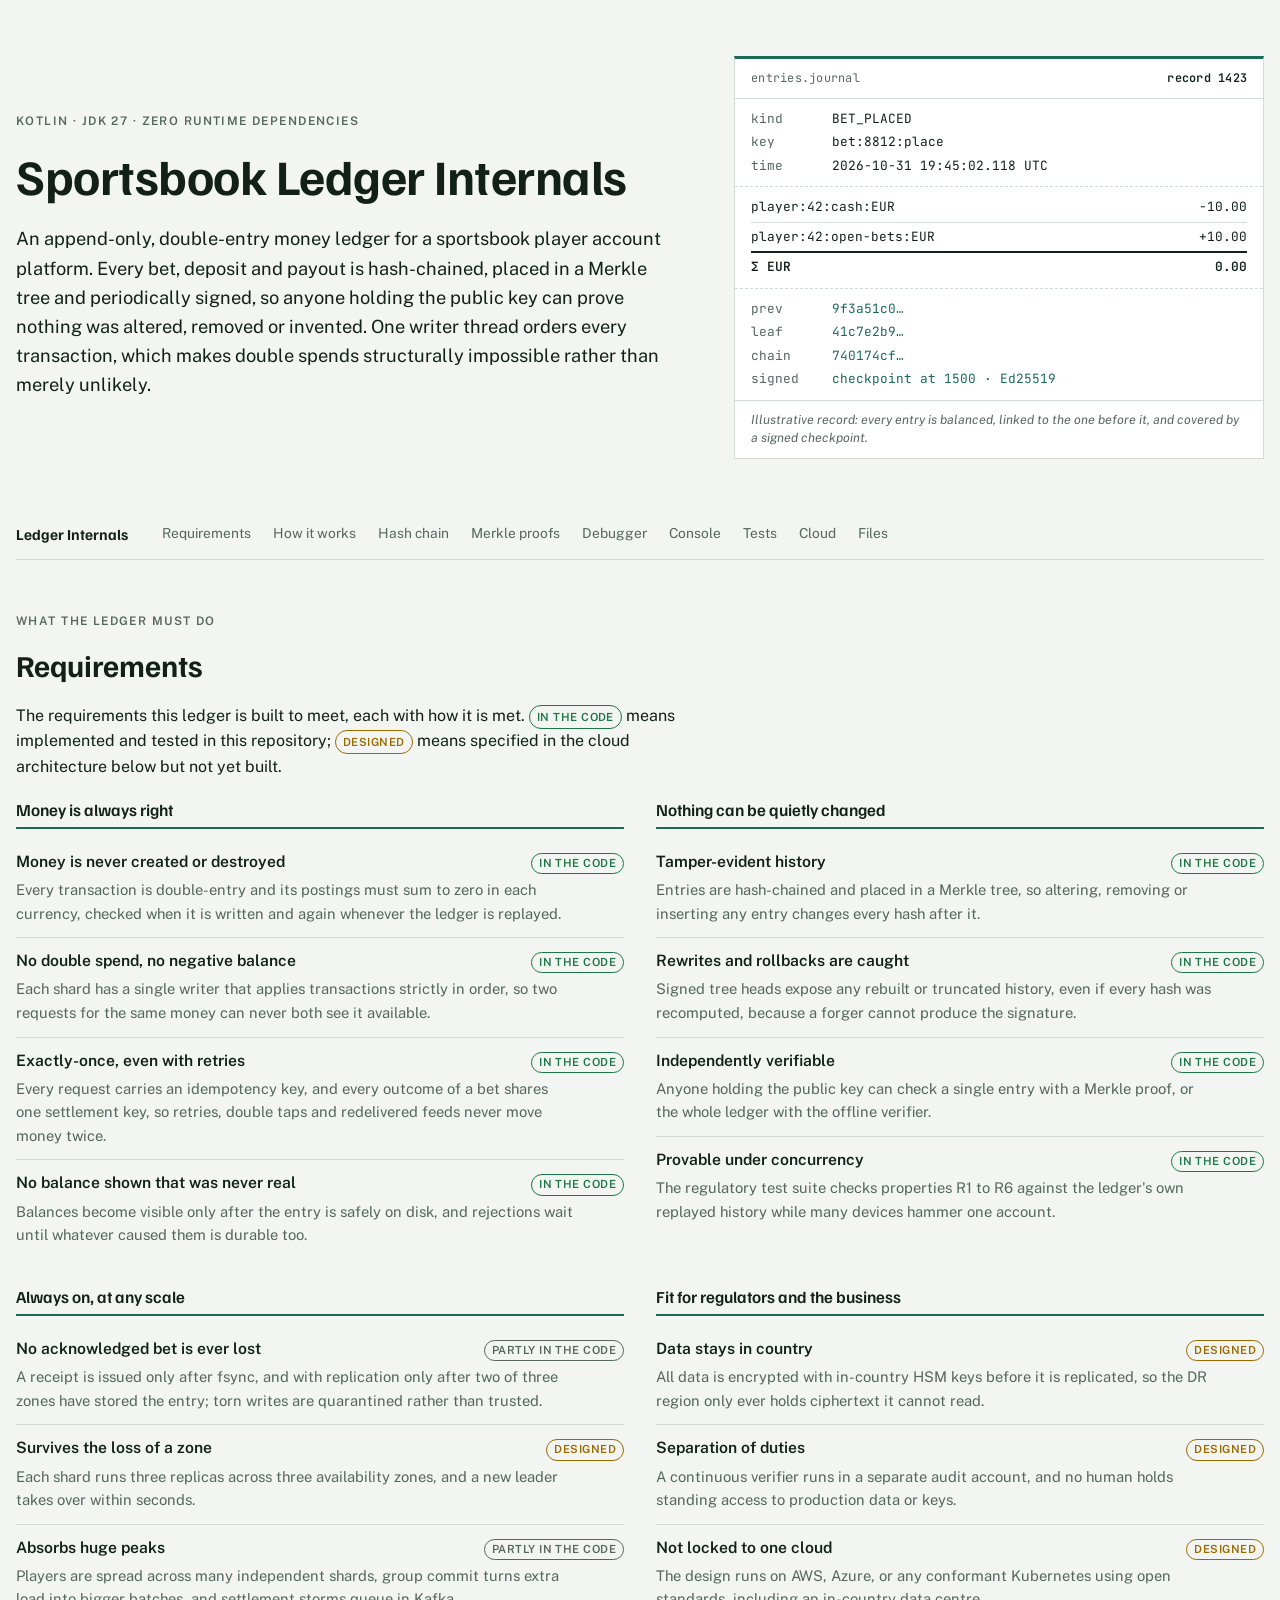
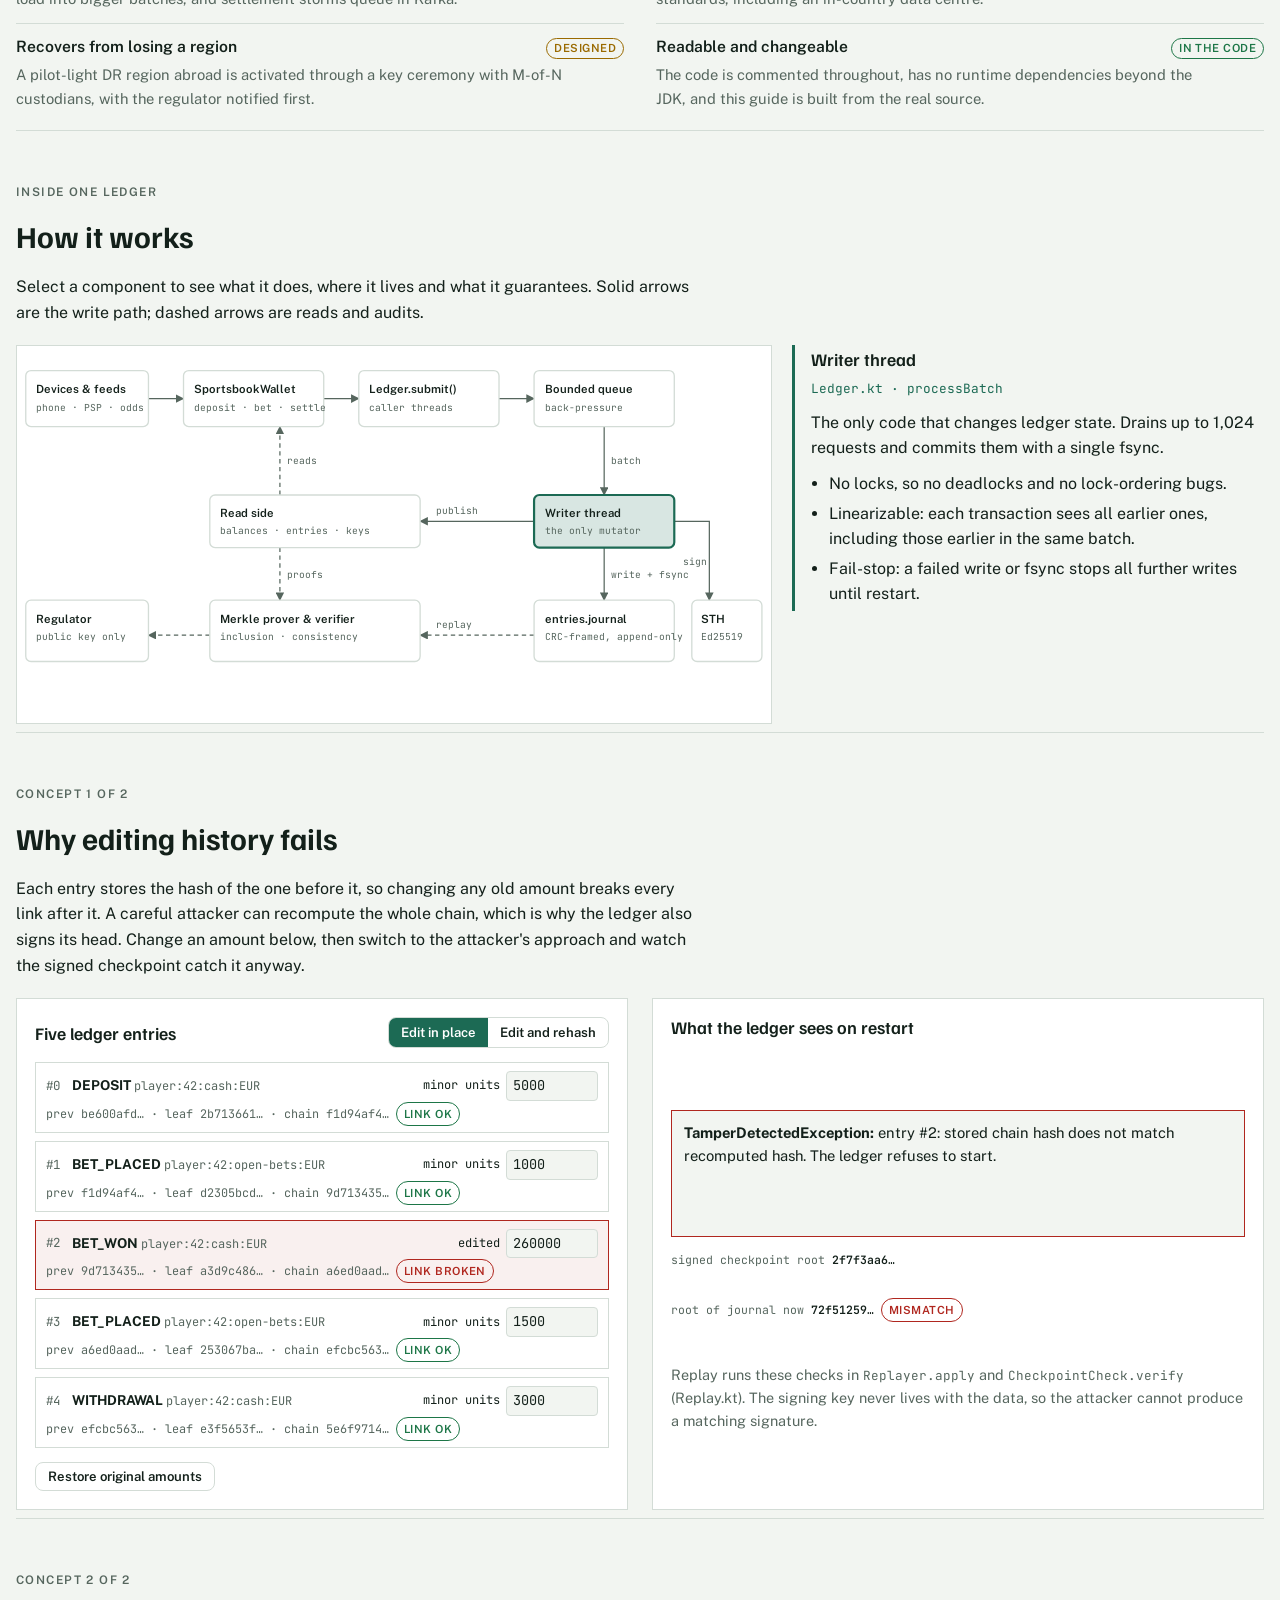
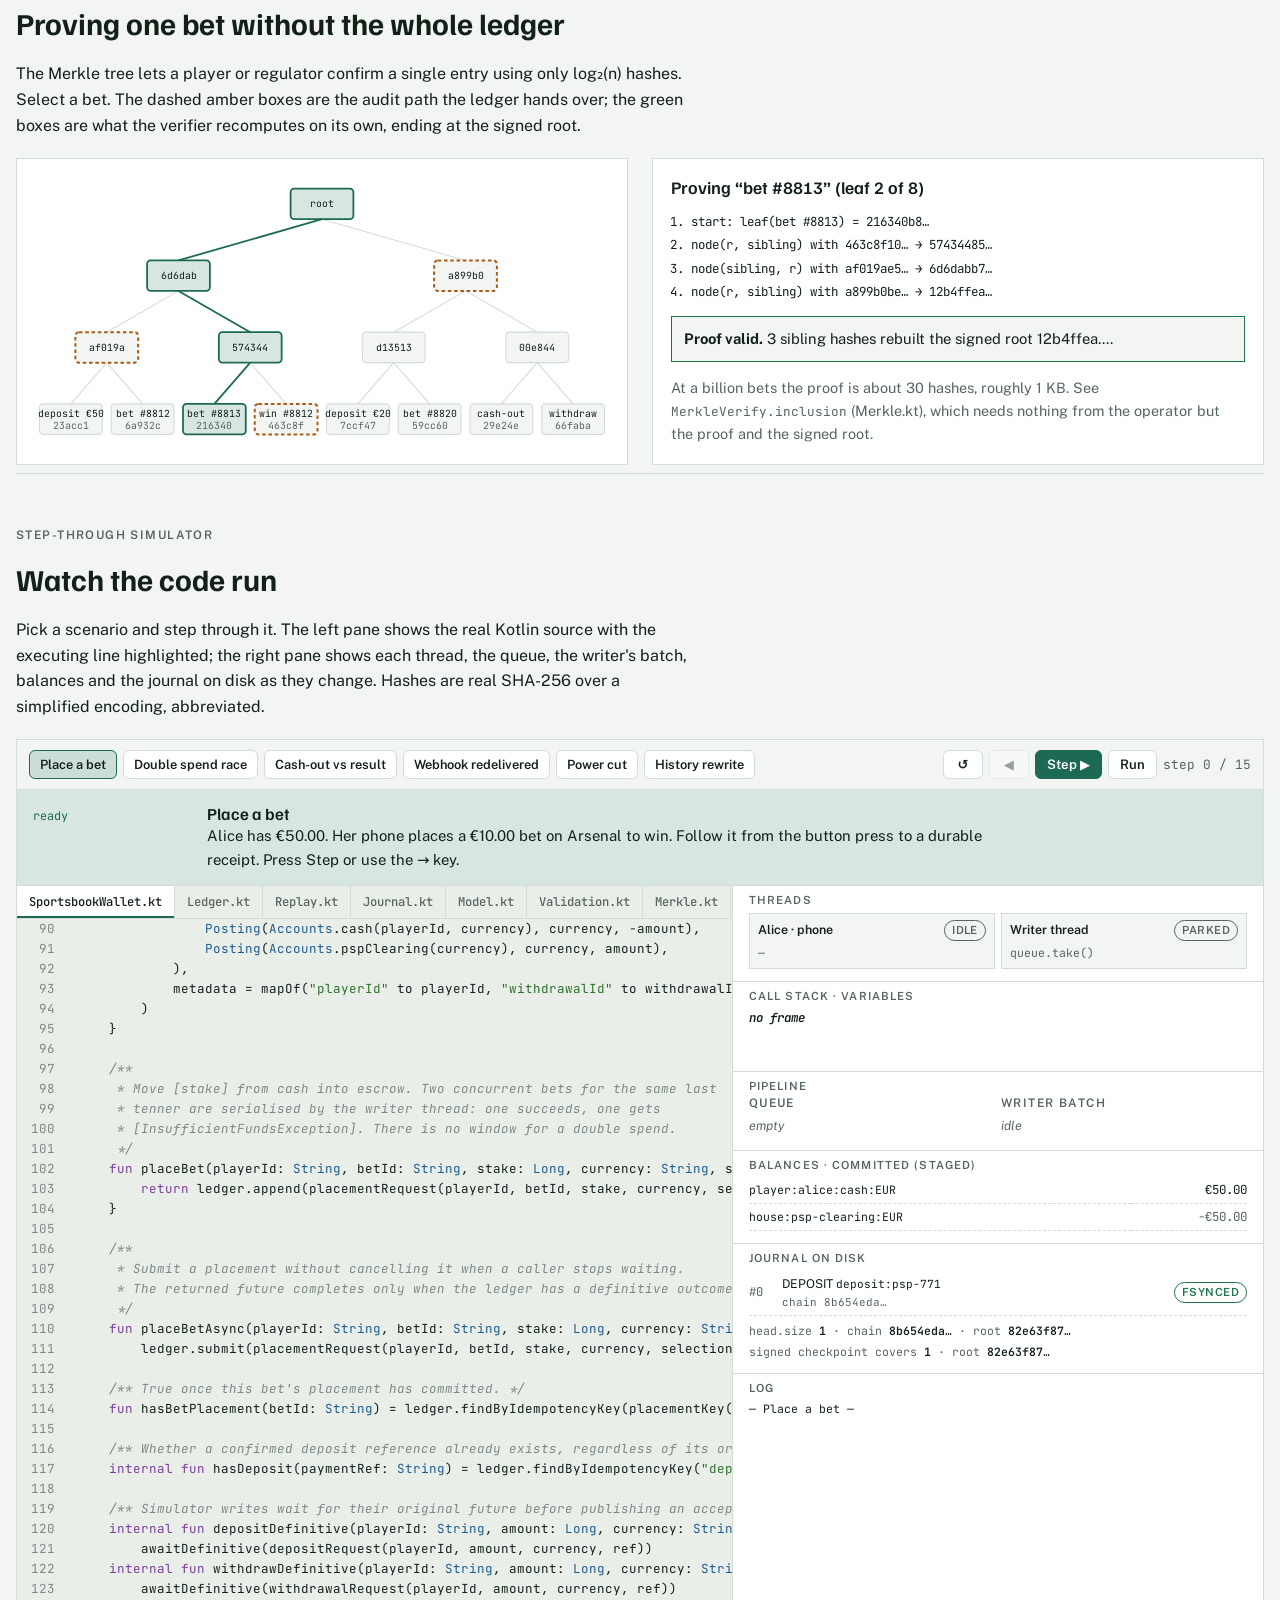
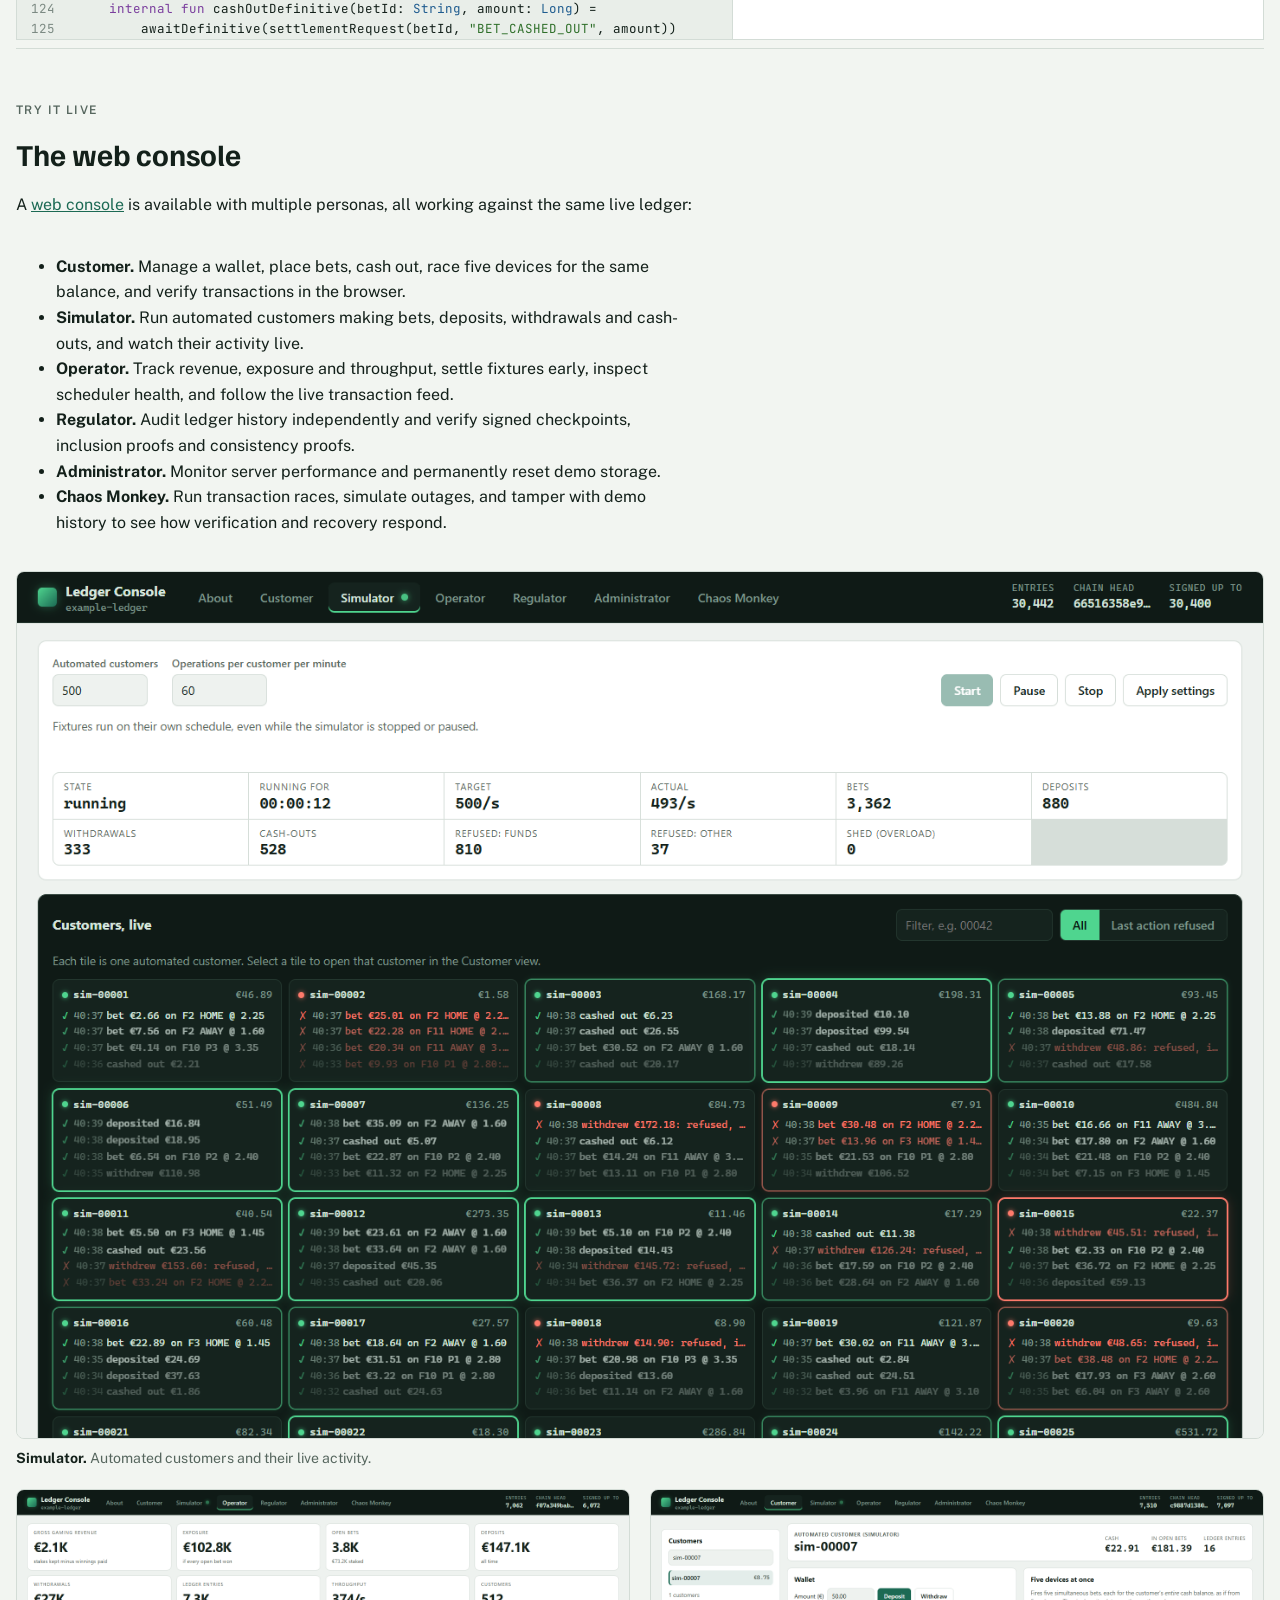
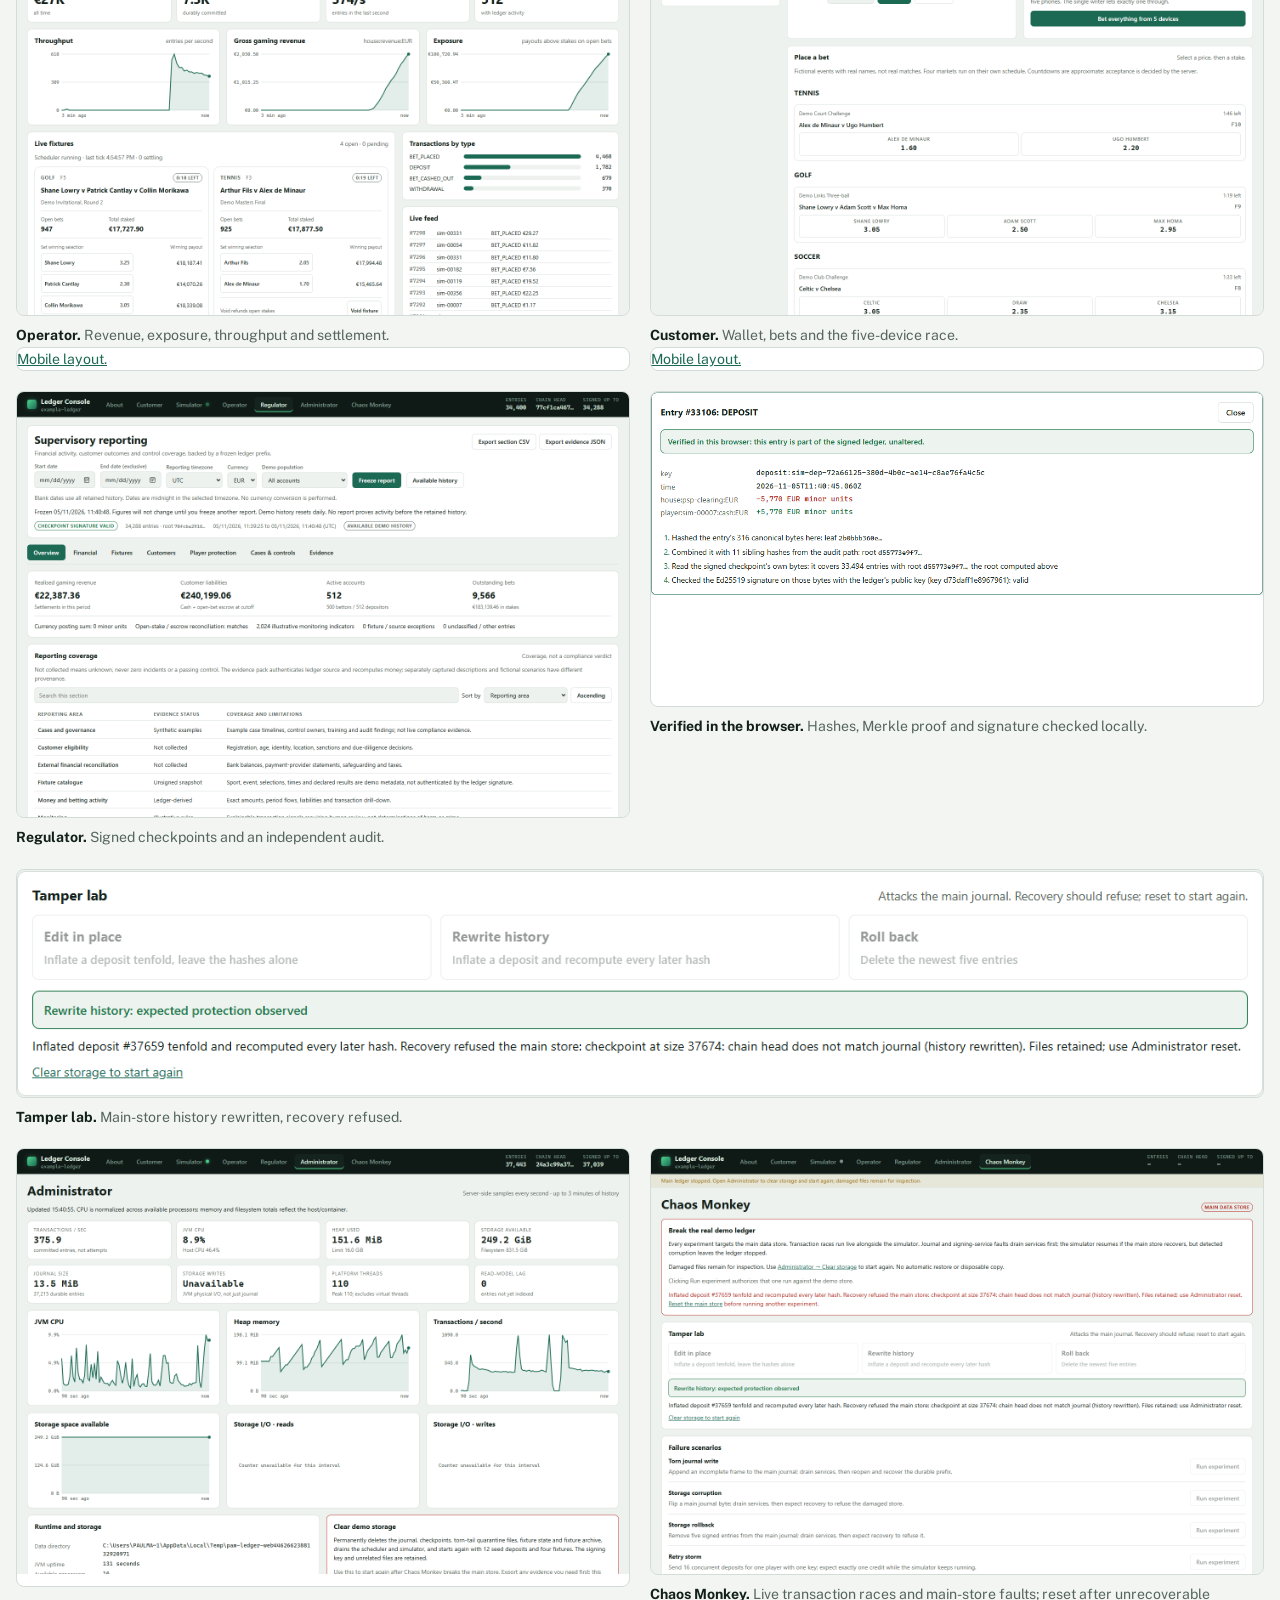
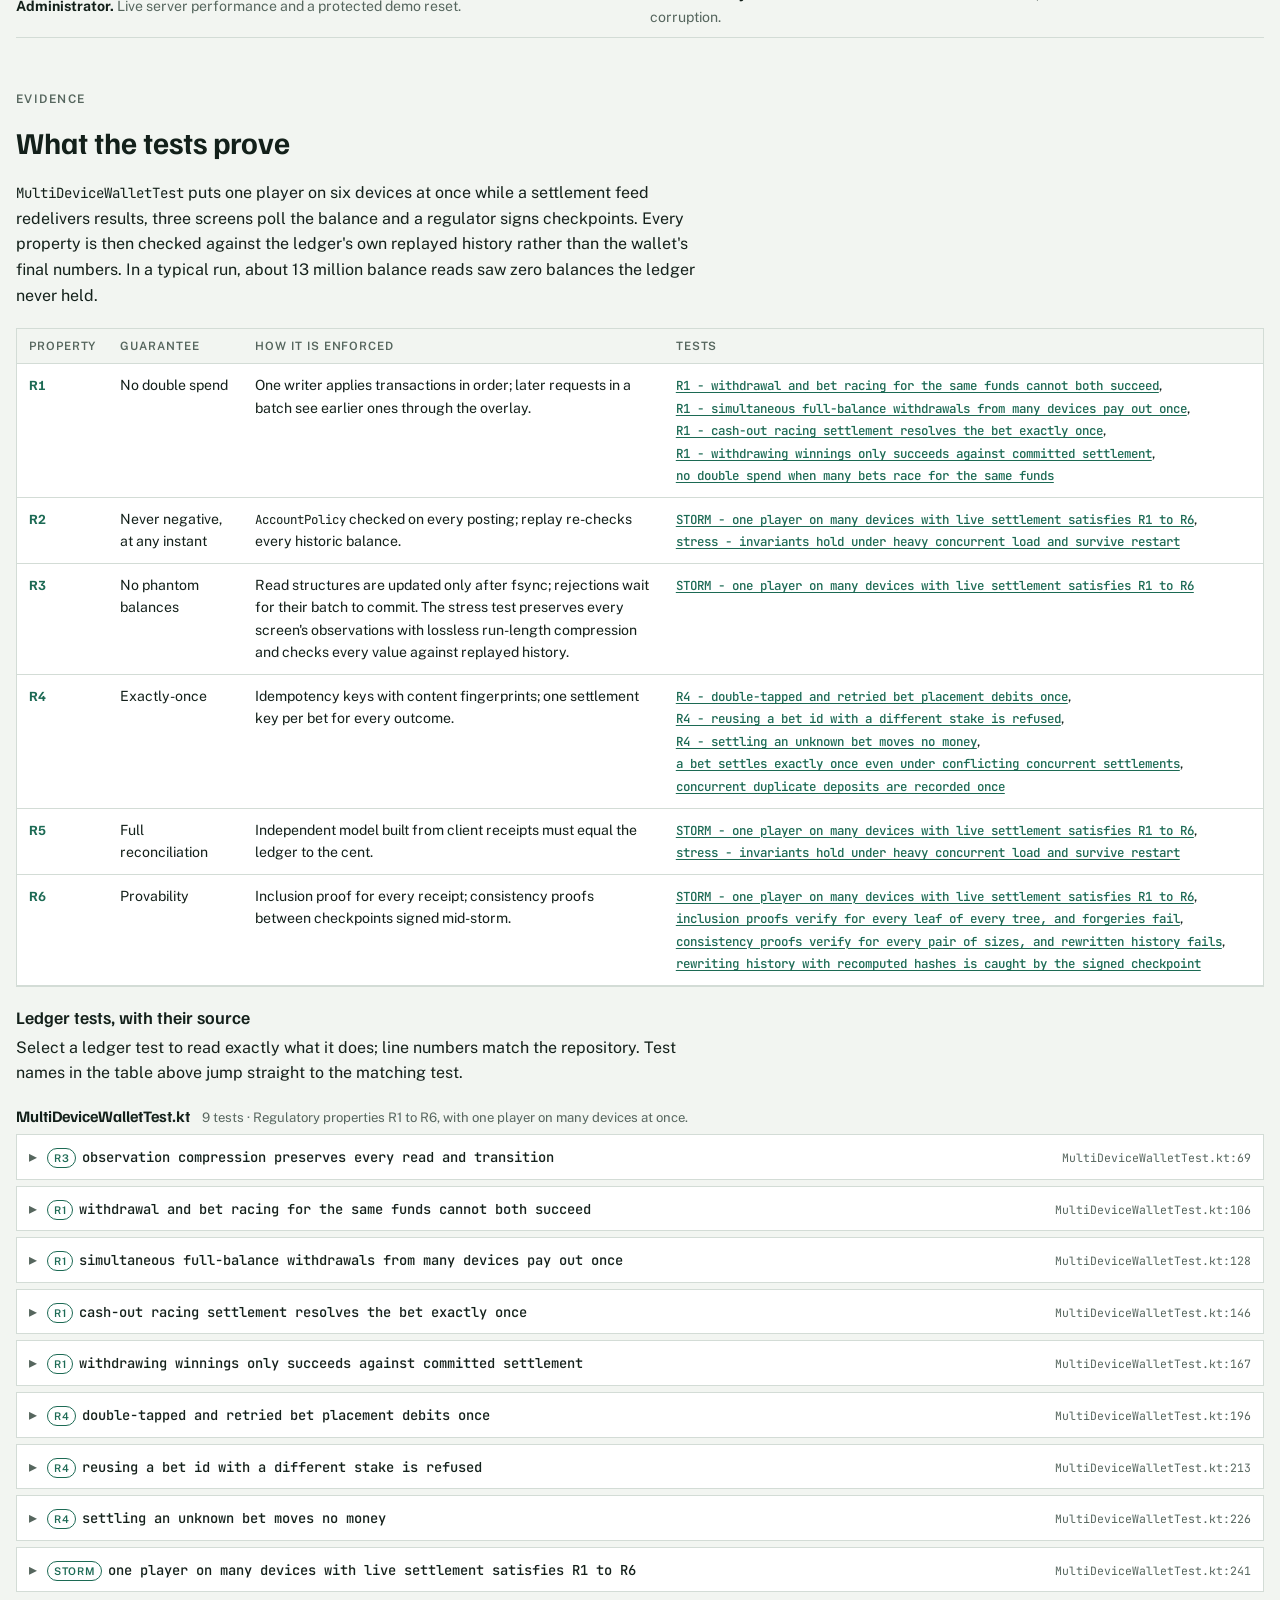
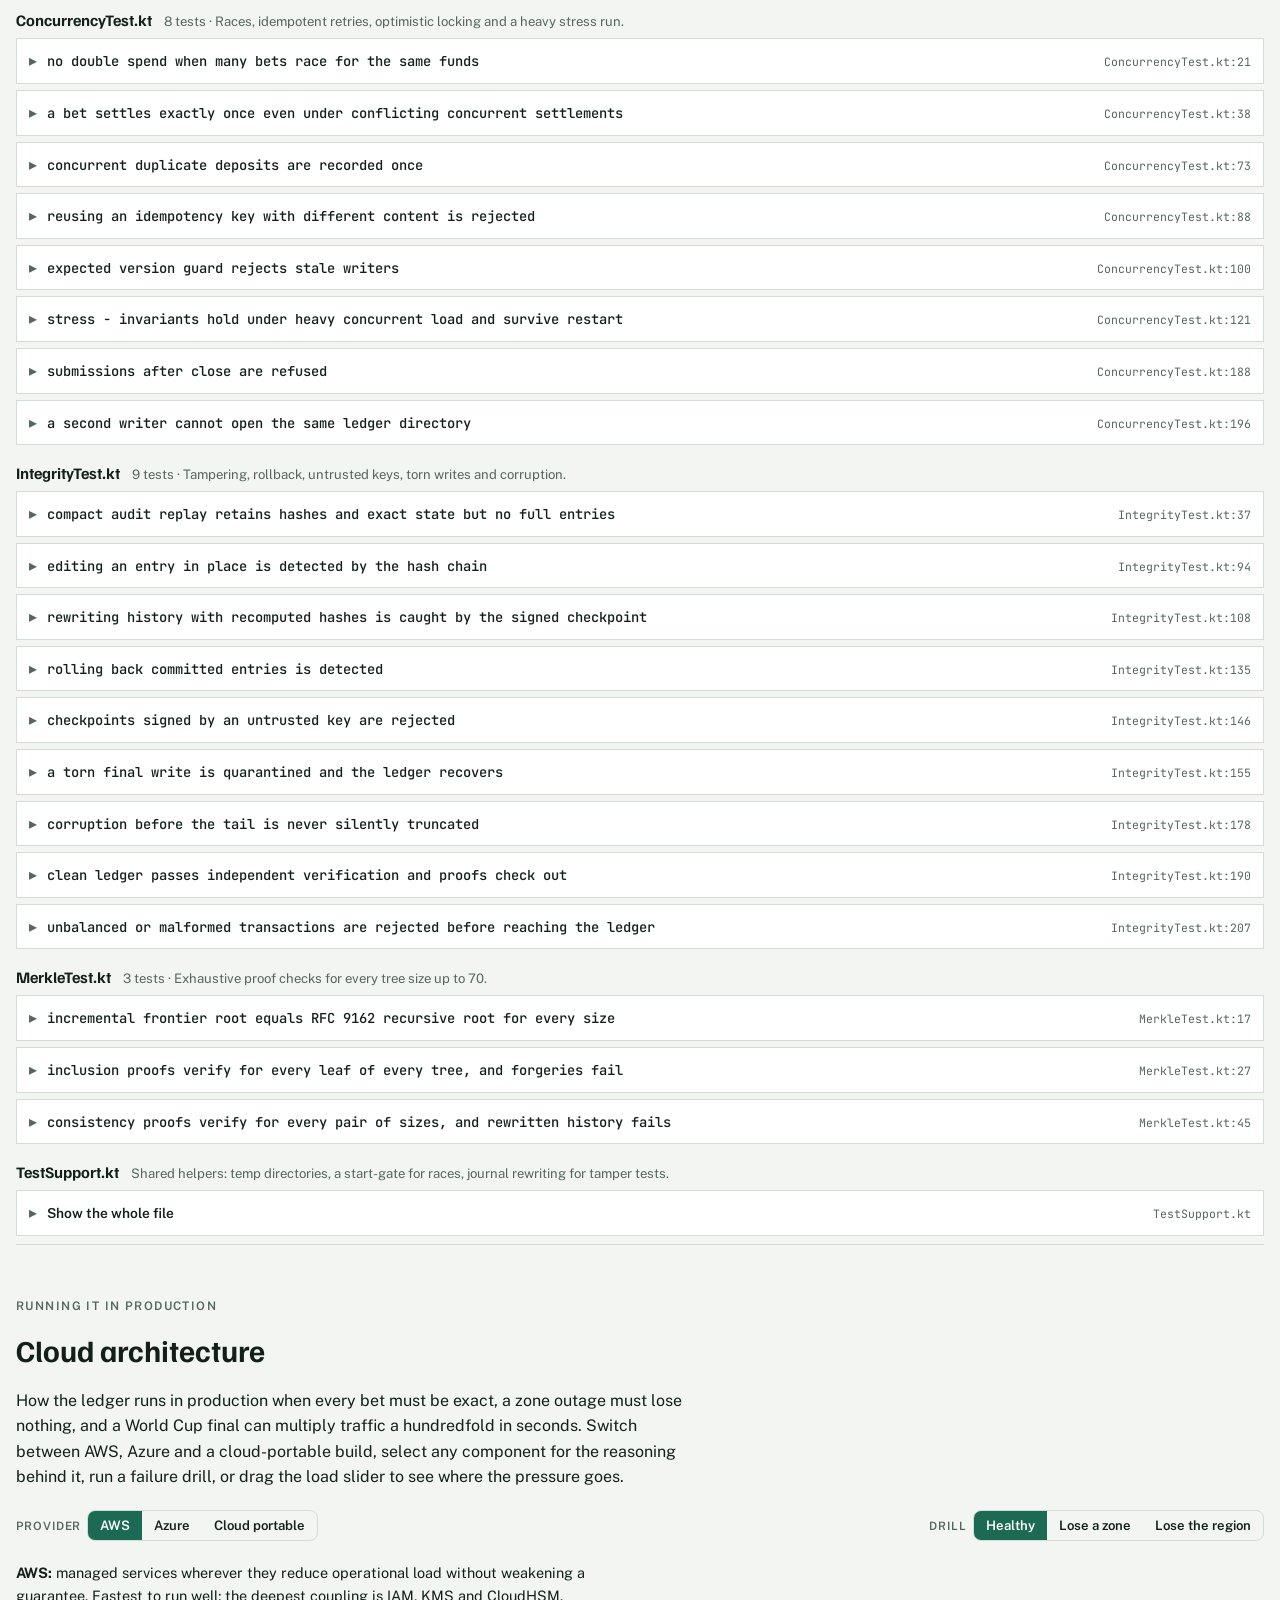
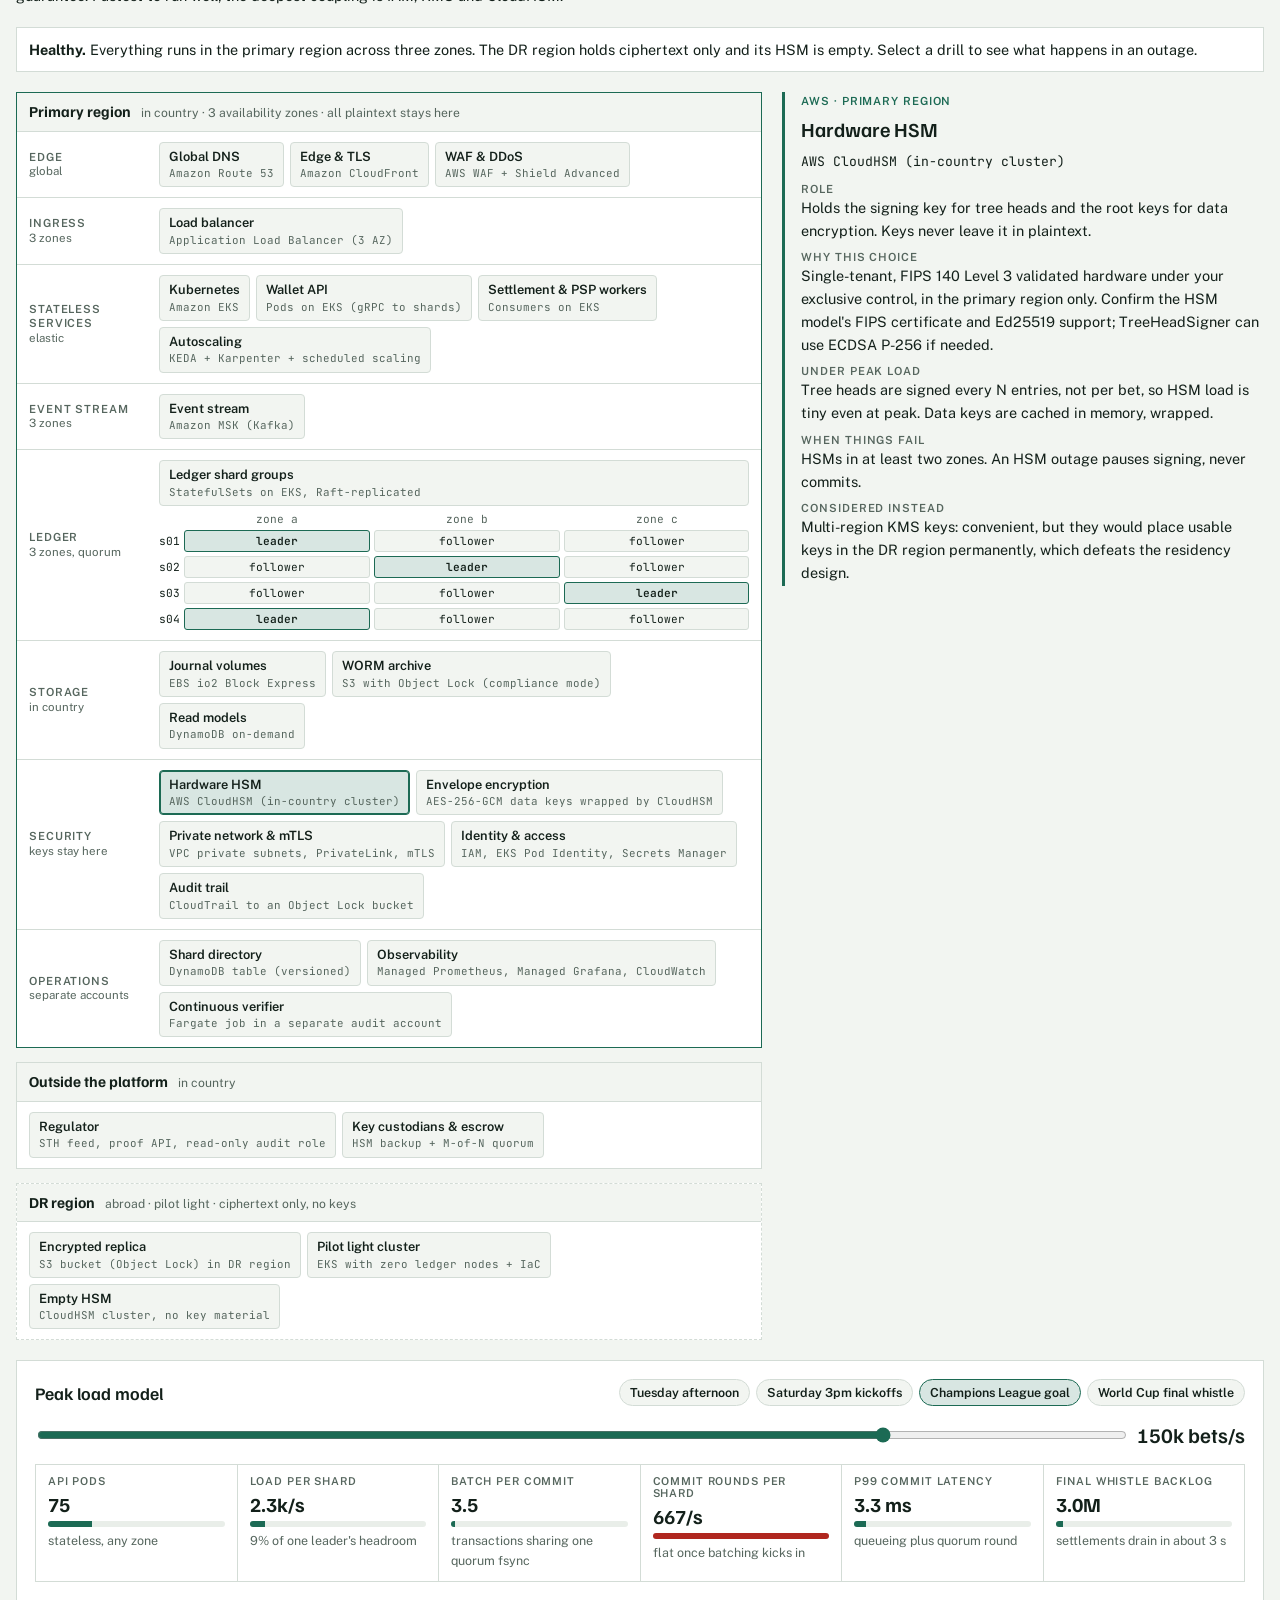
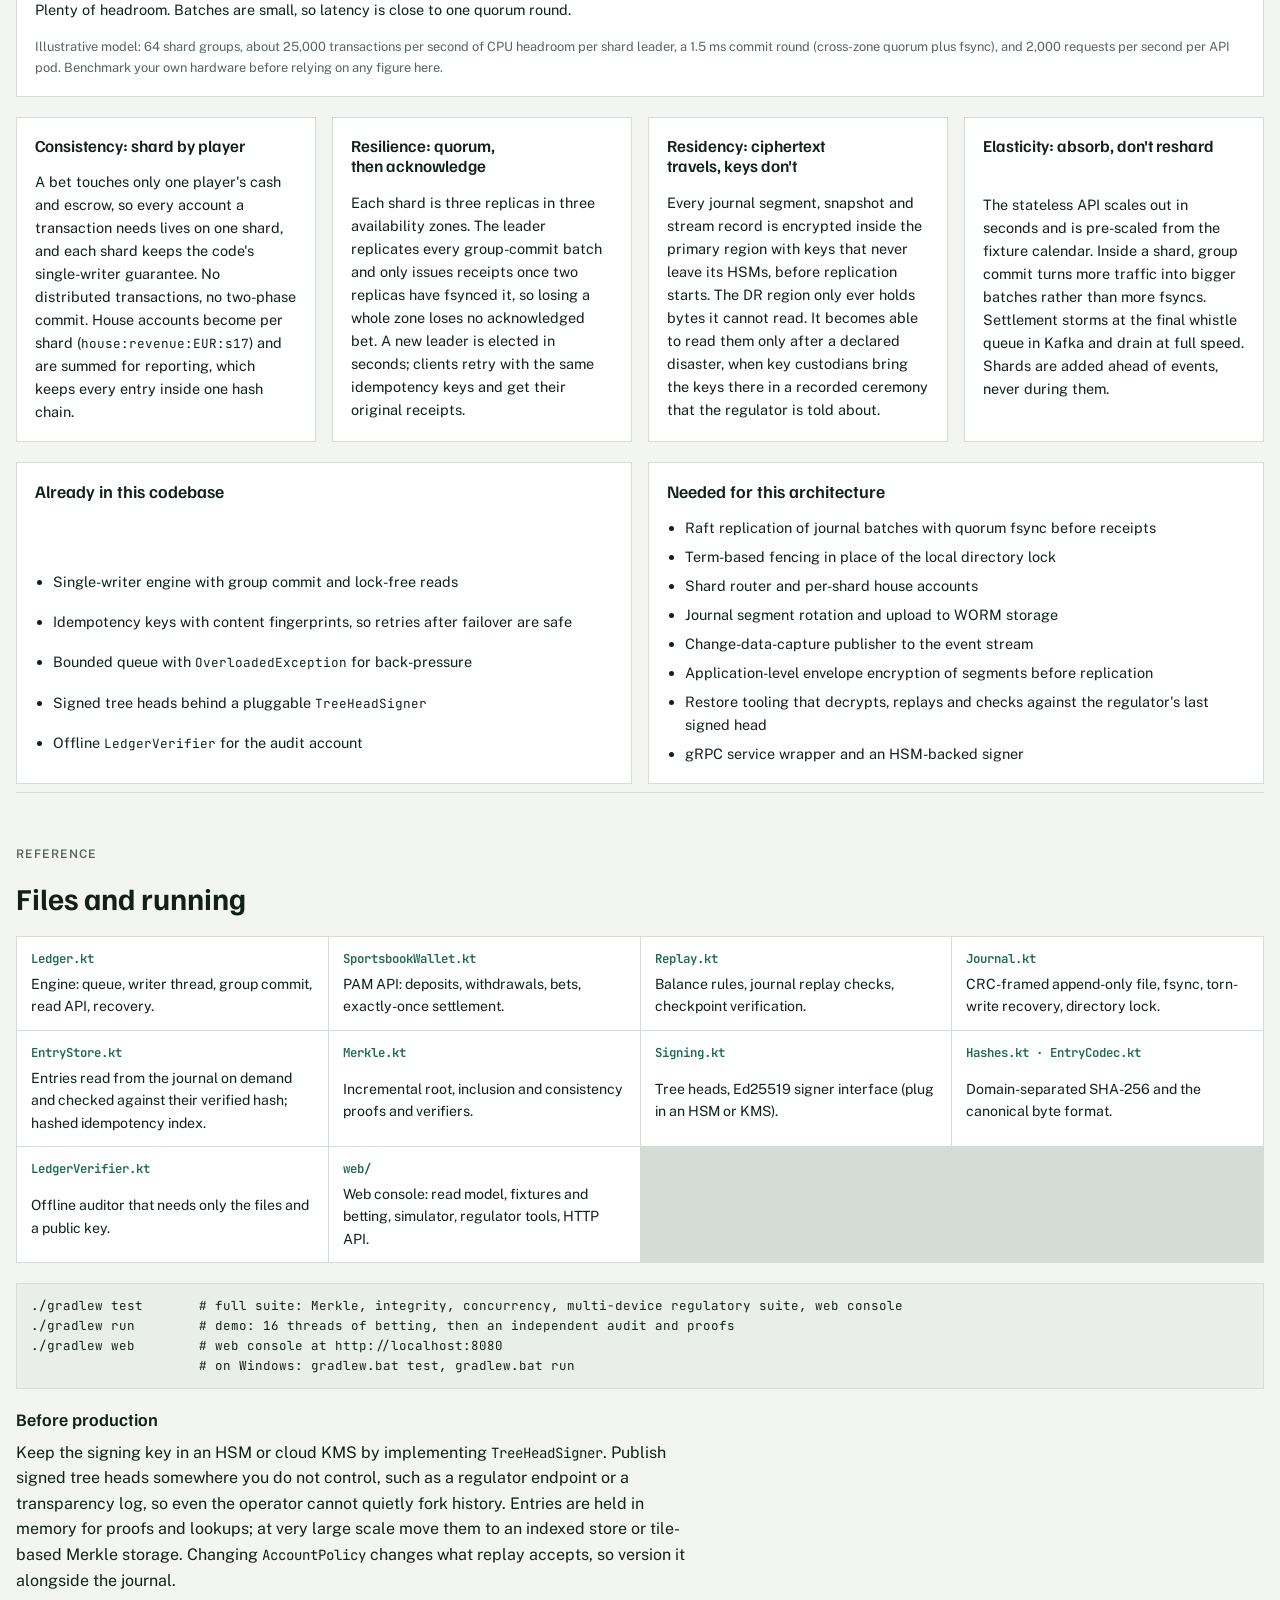
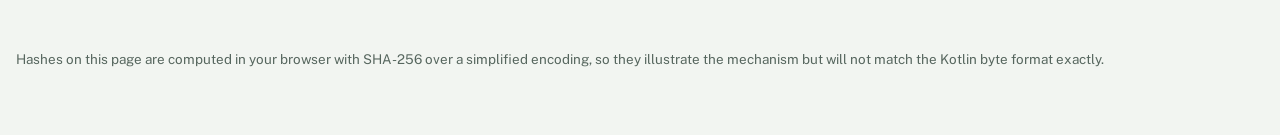
==== commit 1fcea4f5: "Read entries from the journal instead of holding them on the heap Every entry used to stay in memory" ====
--- a/docs/index.html
+++ b/docs/index.html
@@ -682,6 +682,7 @@
     <div><code>SportsbookWallet.kt</code><span>PAM API: deposits, withdrawals, bets, exactly-once settlement.</span></div>
     <div><code>Replay.kt</code><span>Balance rules, journal replay checks, checkpoint verification.</span></div>
     <div><code>Journal.kt</code><span>CRC-framed append-only file, fsync, torn-write recovery, directory lock.</span></div>
+    <div><code>EntryStore.kt</code><span>Entries read from the journal on demand and checked against their verified hash; hashed idempotency index.</span></div>
     <div><code>Merkle.kt</code><span>Incremental root, inclusion and consistency proofs and verifiers.</span></div>
     <div><code>Signing.kt</code><span>Tree heads, Ed25519 signer interface (plug in an HSM or KMS).</span></div>
     <div><code>Hashes.kt · EntryCodec.kt</code><span>Domain-separated SHA-256 and the canonical byte format.</span></div>
@@ -701,7 +702,7 @@
 </div>
 
 <script>
-const SOURCES = {"SportsbookWallet.kt": "package com.pam.ledger\n\nimport java.util.concurrent.CompletableFuture\nimport java.util.concurrent.CompletionException\n\n/*\n * ============================================================================\n *  SPORTSBOOK WALLET: the PAM-facing API on top of the generic ledger\n * ============================================================================\n *\n *  Chart of accounts (per currency):\n *\n *    player:{id}:cash:{CUR}        Withdrawable balance. Must stay >= 0.\n *    player:{id}:open-bets:{CUR}   Stakes held in escrow while a bet is open. >= 0.\n *    house:revenue:{CUR}           Operator's gross gaming revenue (wins minus losses).\n *    house:psp-clearing:{CUR}      Mirror of money in transit with payment providers.\n *\n *  Lifecycle of a bet, as ledger transactions:\n *\n *    placeBet   cash -stake                      open-bets +stake\n *    win        open-bets -stake   cash +payout  revenue -(payout - stake)\n *    loss       open-bets -stake                 revenue +stake\n *    void       open-bets -stake   cash +stake\n *    cash-out   open-bets -stake   cash +offer   revenue +(stake - offer)\n *\n *  EXACTLY-ONCE SETTLEMENT. Every way of resolving a bet uses the SAME\n *  idempotency key, `bet:{betId}:settle`. Therefore:\n *   - the settlement feed redelivering \"WON\" twice  -> second call is a harmless replay;\n *   - a race between \"WON\" and \"VOID\" (or a cash-out) -> exactly one wins, the\n *     other gets IdempotencyConflictException.\n *  No locks, no \"is it settled yet?\" check-then-act race. The ledger's\n *  idempotency index IS the guard.\n *\n *  Stakes, players and currencies for settlement are read back FROM THE LEDGER\n *  (the placement entry), never trusted from the caller, so a buggy settlement\n *  service cannot release more from escrow than was actually staked.\n *\n *  Re-settlement (a result changed after settlement) would be a NEW compensating\n *  transaction with its own key, e.g. `bet:{id}:resettle:{n}`. Entries are never edited.\n */\nclass SportsbookWallet(private val ledger: Ledger) {\n\n    object Accounts {\n        fun cash(playerId: String, currency: String) = AccountId(\"player:$playerId:cash:$currency\")\n        fun openBets(playerId: String, currency: String) = AccountId(\"player:$playerId:open-bets:$currency\")\n        fun revenue(currency: String) = AccountId(\"house:revenue:$currency\")\n        fun pspClearing(currency: String) = AccountId(\"house:psp-clearing:$currency\")\n    }\n\n    /** Credit a confirmed deposit. [paymentRef] is the PSP's unique id, so webhook redeliveries are no-ops. */\n    fun deposit(playerId: String, amount: Long, currency: String, paymentRef: String): Receipt {\n        return ledger.append(depositRequest(playerId, amount, currency, paymentRef))\n    }\n\n    private fun depositRequest(playerId: String, amount: Long, currency: String, paymentRef: String): TransactionRequest {\n        // Legacy retries must still reach the ledger's content fingerprint check.\n        if (!hasDeposit(paymentRef)) {\n            checkPlayer(playerId, currency)\n            require(paymentRef.isNotBlank()) { \"payment reference must not be blank\" }\n        }\n        require(amount > 0) { \"deposit must be positive\" }\n        return TransactionRequest(\n            idempotencyKey = \"deposit:$paymentRef\",\n            kind = \"DEPOSIT\",\n            postings = listOf(\n                Posting(Accounts.pspClearing(currency), currency, -amount),\n                Posting(Accounts.cash(playerId, currency), currency, amount),\n            ),\n            metadata = mapOf(\"playerId\" to playerId, \"paymentRef\" to paymentRef),\n        )\n    }\n\n    /** Debit a withdrawal. Fails with [InsufficientFundsException] rather than overdrawing. */\n    fun withdraw(playerId: String, amount: Long, currency: String, withdrawalId: String): Receipt {\n        return ledger.append(withdrawalRequest(playerId, amount, currency, withdrawalId))\n    }\n\n    private fun withdrawalRequest(playerId: String, amount: Long, currency: String, withdrawalId: String): TransactionRequest {\n        // Legacy retries must still reach the ledger's content fingerprint check.\n        if (ledger.findByIdempotencyKey(\"withdrawal:$withdrawalId\") == null) {\n            // Legacy cash accounts may be longer than new escrow-compatible player ids.\n            require(playerId.isNotEmpty()) { \"player id must not be empty\" }\n            require(withdrawalId.isNotBlank()) { \"withdrawal id must not be blank\" }\n        }\n        require(amount > 0) { \"withdrawal must be positive\" }\n        return TransactionRequest(\n            idempotencyKey = \"withdrawal:$withdrawalId\",\n            kind = \"WITHDRAWAL\",\n            postings = listOf(\n                Posting(Accounts.cash(playerId, currency), currency, -amount),\n                Posting(Accounts.pspClearing(currency), currency, amount),\n            ),\n            metadata = mapOf(\"playerId\" to playerId, \"withdrawalId\" to withdrawalId),\n        )\n    }\n\n    /**\n     * Move [stake] from cash into escrow. Two concurrent bets for the same last\n     * tenner are serialised by the writer thread: one succeeds, one gets\n     * [InsufficientFundsException]. There is no window for a double spend.\n     */\n    fun placeBet(playerId: String, betId: String, stake: Long, currency: String, selection: String = \"\"): Receipt {\n        return ledger.append(placementRequest(playerId, betId, stake, currency, selection))\n    }\n\n    /**\n     * Submit a placement without cancelling it when a caller stops waiting.\n     * The returned future completes only when the ledger has a definitive outcome.\n     */\n    fun placeBetAsync(playerId: String, betId: String, stake: Long, currency: String, selection: String = \"\") =\n        ledger.submit(placementRequest(playerId, betId, stake, currency, selection))\n\n    /** True once this bet's placement has committed. */\n    fun hasBetPlacement(betId: String) = ledger.findByIdempotencyKey(placementKey(betId)) != null\n\n    /** Whether a confirmed deposit reference already exists, regardless of its original amount. */\n    internal fun hasDeposit(paymentRef: String) = ledger.findByIdempotencyKey(\"deposit:$paymentRef\") != null\n\n    /** Simulator writes wait for their original future before publishing an accepted/refused event. */\n    internal fun depositDefinitive(playerId: String, amount: Long, currency: String, ref: String) =\n        awaitDefinitive(depositRequest(playerId, amount, currency, ref))\n    internal fun withdrawDefinitive(playerId: String, amount: Long, currency: String, ref: String) =\n        awaitDefinitive(withdrawalRequest(playerId, amount, currency, ref))\n    internal fun cashOutDefinitive(betId: String, amount: Long) =\n        awaitDefinitive(settlementRequest(betId, \"BET_CASHED_OUT\", amount))\n\n    private fun awaitDefinitive(request: TransactionRequest): Receipt = try {\n        ledger.submit(request).join()\n    } catch (e: CompletionException) {\n        throw (e.cause as? RuntimeException ?: e)\n    }\n\n    /** Bet won: return [payout] (stake included) to the player. */\n    fun settleWin(betId: String, payout: Long) = settle(betId, \"BET_WON\", payout)\n\n    /** Bet lost: the stake goes to the house. */\n    fun settleLoss(betId: String) = settle(betId, \"BET_LOST\", 0)\n\n    /** Bet voided (e.g. event abandoned): refund the stake exactly. */\n    fun voidBet(betId: String): Receipt = settle(betId, \"BET_VOIDED\", placement(betId).stake)\n\n    /** Player accepted a cash-out offer of [amount]. */\n    fun cashOut(betId: String, amount: Long) = settle(betId, \"BET_CASHED_OUT\", amount)\n\n    /** Submit a cash-out whose definitive future survives a caller's timeout. */\n    fun cashOutAsync(betId: String, amount: Long) =\n        ledger.submit(settlementRequest(betId, \"BET_CASHED_OUT\", amount))\n\n    fun cashBalance(playerId: String, currency: String) = ledger.balance(Accounts.cash(playerId, currency))\n    fun openBetsBalance(playerId: String, currency: String) = ledger.balance(Accounts.openBets(playerId, currency))\n\n    /** True once the bet has been resolved in any way. */\n    fun isSettled(betId: String) = ledger.findByIdempotencyKey(settlementKey(betId)) != null\n\n    // ---------------------------------------------------------------------\n\n    private fun settle(betId: String, kind: String, payout: Long): Receipt = ledger.append(settlementRequest(betId, kind, payout))\n\n    private fun settlementRequest(betId: String, kind: String, payout: Long): TransactionRequest {\n        require(payout >= 0) { \"payout cannot be negative\" }\n        val p = placement(betId)\n        val cur = p.currency\n        // Revenue change = what the house keeps. Negative when the player wins more than they staked.\n        val houseDelta = Math.subtractExact(p.stake, payout)\n        val postings = buildList {\n            add(Posting(Accounts.openBets(p.playerId, cur), cur, -p.stake)) // release escrow\n            if (payout > 0) add(Posting(Accounts.cash(p.playerId, cur), cur, payout))\n            if (houseDelta != 0L) add(Posting(Accounts.revenue(cur), cur, houseDelta))\n        }\n        return TransactionRequest(\n            idempotencyKey = settlementKey(betId), // ONE key for every outcome: exactly-once\n            kind = kind,\n            postings = postings,\n            metadata = mapOf(\"betId\" to betId, \"playerId\" to p.playerId, \"placementSeq\" to p.seq.toString()),\n        )\n    }\n\n    private data class Placement(val seq: Long, val playerId: String, val stake: Long, val currency: String)\n\n    private fun placementRequest(playerId: String, betId: String, stake: Long, currency: String, selection: String): TransactionRequest {\n        if (!hasBetPlacement(betId)) {\n            checkPlayer(playerId, currency)\n            // Admission must leave room for the longer settlement key, not just placement.\n            require(betId.isNotBlank() && betId.length <= Validation.MAX_KEY_LENGTH - settlementKey(\"\").length) {\n                \"bet id must be 1..${Validation.MAX_KEY_LENGTH - settlementKey(\"\").length} chars\"\n            }\n        }\n        require(stake > 0) { \"stake must be positive\" }\n        return TransactionRequest(\n            idempotencyKey = placementKey(betId),\n            kind = \"BET_PLACED\",\n            postings = listOf(\n                Posting(Accounts.cash(playerId, currency), currency, -stake),\n                Posting(Accounts.openBets(playerId, currency), currency, stake),\n            ),\n            metadata = buildMap {\n                put(\"betId\", betId)\n                put(\"playerId\", playerId)\n                if (selection.isNotEmpty()) put(\"selection\", selection)\n            },\n        )\n    }\n\n    /** Reconstruct the bet from its placement entry, the single source of truth. */\n    private fun placement(betId: String): Placement {\n        val sealed = ledger.findByIdempotencyKey(placementKey(betId)) ?: throw NotFoundException(\"bet $betId was never placed\")\n        val e = sealed.entry\n        val playerId = e.metadata[\"playerId\"] ?: throw TamperDetectedException(\"placement of $betId has no playerId\")\n        val escrow = e.postings.single { it.amount > 0 && it.account.value.startsWith(\"player:$playerId:open-bets:\") }\n        return Placement(e.seq, playerId, escrow.amount, escrow.currency)\n    }\n\n    private fun placementKey(betId: String) = \"bet:$betId:place\"\n    private fun settlementKey(betId: String) = \"bet:$betId:settle\"\n\n    private fun checkPlayer(playerId: String, currency: String) {\n        require(playerId.isNotEmpty()) { \"player id must not be empty\" }\n        // A deposit must not create an account whose longer escrow id cannot be used.\n        Accounts.openBets(playerId, currency)\n    }\n}\n", "Ledger.kt": "package com.pam.ledger\n\nimport java.nio.file.Files\nimport java.nio.file.Path\nimport java.security.PublicKey\nimport java.time.Clock\nimport java.time.Duration\nimport java.util.UUID\nimport java.util.concurrent.ArrayBlockingQueue\nimport java.util.concurrent.CompletableFuture\nimport java.util.concurrent.CompletionException\nimport java.util.concurrent.ConcurrentHashMap\nimport java.util.concurrent.ExecutionException\nimport java.util.concurrent.Executor\nimport java.util.concurrent.ForkJoinPool\nimport java.util.concurrent.TimeUnit\nimport java.util.concurrent.TimeoutException\nimport java.util.concurrent.atomic.AtomicBoolean\n\n/*\n * ============================================================================\n *  THE LEDGER ENGINE: single writer, group commit, lock-free reads\n * ============================================================================\n *\n *  CONCURRENCY MODEL\n *\n *    many caller threads                 ONE writer thread\n *    \u2500\u2500\u2500\u2500\u2500\u2500\u2500\u2500\u2500\u2500\u2500\u2500\u2500\u2500\u2500\u2500\u2500\u2500\u2500                 \u2500\u2500\u2500\u2500\u2500\u2500\u2500\u2500\u2500\u2500\u2500\u2500\u2500\u2500\u2500\u2500\u2500\u2500\u2500\u2500\u2500\u2500\u2500\u2500\u2500\u2500\u2500\u2500\u2500\u2500\u2500\u2500\u2500\u2500\u2500\u2500\u2500\n *    submit(req) \u2500\u2500\u2510                     loop:\n *    submit(req) \u2500\u2500\u253c\u2500\u2500\u25ba bounded queue \u2500\u2500\u25ba  1. take a batch (up to maxBatchSize)\n *    submit(req) \u2500\u2500\u2518    (back-pressure)    2. validate each request in order\n *                                          3. assign seq, timestamp, hashes\n *                                          4. write batch + ONE fsync\n *                                          5. publish new state to readers\n *                                          6. complete the callers' futures\n *\n *  Why a single writer instead of locks?\n *\n *   - There is no lock to forget, no lock ORDER to get wrong, hence no deadlocks.\n *   - Every transaction sees the effects of every earlier one: the ledger is\n *     LINEARIZABLE by construction. A double-spend race becomes impossible,\n *     because two bets for the last \u00a310 are checked one after the other.\n *   - A hash chain is inherently sequential (each entry embeds the previous\n *     hash), so parallel writers would have to serialise anyway.\n *   - Throughput comes from GROUP COMMIT: the expensive fsync is shared by the\n *     whole batch. Under load, batches grow and the cost per transaction falls.\n *\n *  Readers never block the writer and never see uncommitted data: the writer\n *  updates the read-side structures only AFTER fsync succeeds.\n *\n *  FAILURE MODEL: fail-stop. If a disk write or fsync fails we cannot know what\n *  reached the platter, so the engine refuses all further writes. Restarting\n *  re-derives truth from disk; clients retry with the same idempotency keys.\n */\n\n/**\n * @property directory Folder holding the journal files. One ledger per folder.\n * @property ledgerId Name baked into the genesis hash and every checkpoint.\n * @property signer Signs checkpoints. Back it with an HSM/KMS in production.\n * @property trustedKeys Public keys accepted for existing checkpoints (allows key rotation).\n * @property queueCapacity Maximum queued submissions before back-pressure applies.\n * @property maxBatchSize Most transactions committed by one fsync.\n * @property submitTimeout How long submit() waits for queue space before [OverloadedException].\n * @property checkpointEvery Sign a checkpoint automatically every N entries.\n * @property completionExecutor Runs callers' future callbacks, so slow user code never stalls the writer.\n */\ndata class LedgerConfig(\n    val directory: Path,\n    val ledgerId: String,\n    val signer: TreeHeadSigner,\n    val trustedKeys: List<PublicKey> = listOf(signer.publicKey),\n    val accountPolicy: AccountPolicy = AccountPolicy.PLAYER_ACCOUNTS_NON_NEGATIVE,\n    val queueCapacity: Int = 65_536,\n    val maxBatchSize: Int = 1_024,\n    val submitTimeout: Duration = Duration.ofSeconds(2),\n    val checkpointEvery: Long = 10_000,\n    val clock: Clock = Clock.systemUTC(),\n    val completionExecutor: Executor = ForkJoinPool.commonPool(),\n) {\n    init {\n        require(ledgerId.isNotBlank()) { \"ledgerId required\" }\n        require(queueCapacity > 0 && maxBatchSize > 0 && checkpointEvery > 0)\n    }\n}\n\n/** What recovery found when the ledger was opened. */\ndata class RecoveryReport(\n    val entriesReplayed: Int,\n    val checkpointsVerified: Int,\n    val tornBytesQuarantined: Long,\n)\n\nclass Ledger private constructor(\n    private val config: LedgerConfig,\n    private val dirLock: DirectoryLock,\n    private val entryJournal: Journal,\n    private val checkpointJournal: Journal,\n    recovered: Replayer,\n    recoveredCheckpoint: SignedTreeHead?,\n    val recoveryReport: RecoveryReport,\n) : AutoCloseable {\n\n    // ---- State shared with readers. Written ONLY by the writer thread, after fsync. ----\n    private val entries = recovered.entries\n    private val prover = MerkleProver { entries[it.toInt()].leafHash }\n    private val idempotency = ConcurrentHashMap<String, Long>(recovered.idempotency)\n    private val accounts = ConcurrentHashMap<AccountId, AccountState>(recovered.accounts)\n    @Volatile private var headRef: LedgerHead = recovered.head()\n    @Volatile private var latestCheckpoint: SignedTreeHead? = recoveredCheckpoint\n\n    // ---- State owned EXCLUSIVELY by the writer thread. No other thread touches these. ----\n    private val frontier = recovered.frontier\n    private val entryStrings = recovered.entryStrings\n\n    // ---- Lifecycle ----\n    @Volatile private var failure: Throwable? = null\n    private val closed = AtomicBoolean(false)\n    @Volatile private var writerDone = false\n    private val queue = ArrayBlockingQueue<Command>(config.queueCapacity)\n    private val writer = Thread(::runWriter, \"pam-ledger-writer-${config.ledgerId}\").apply { isDaemon = true }\n\n    /** Messages to the writer thread. */\n    private sealed interface Command\n    private class Submit(val request: TransactionRequest, val fingerprint: Digest, val future: CompletableFuture<Receipt>) : Command\n    private class CheckpointRequest(val future: CompletableFuture<SignedTreeHead>) : Command\n    private data object Shutdown : Command\n\n    /** A transaction that passed validation and awaits the batch fsync. */\n    private class Staged(val sealed: SealedEntry, val fingerprint: Digest, val future: CompletableFuture<Receipt>) {\n        val duplicates = ArrayList<CompletableFuture<Receipt>>(0) // same key submitted twice in one batch\n    }\n\n    // =========================================================================\n    //  WRITE API (any thread)\n    // =========================================================================\n\n    /**\n     * Queue [request] for commit. The future completes with a [Receipt] once the\n     * entry is durable, or fails with a [LedgerException].\n     *\n     * Safe to call from any number of threads. Never blocks longer than\n     * [LedgerConfig.submitTimeout] (that is the back-pressure).\n     */\n    fun submit(request: TransactionRequest): CompletableFuture<Receipt> {\n        failure?.let { return CompletableFuture.failedFuture(LedgerFailedException(it)) }\n        if (closed.get()) return CompletableFuture.failedFuture(LedgerClosedException())\n\n        // Hash the request on the CALLER's thread to keep work off the writer.\n        val fingerprint = EntryCodec.requestFingerprint(request.kind, request.postings, request.metadata)\n        val internal = CompletableFuture<Receipt>()\n        val cmd = Submit(request, fingerprint, internal)\n        if (!queue.offer(cmd, config.submitTimeout.toNanos(), TimeUnit.NANOSECONDS)) {\n            return CompletableFuture.failedFuture(OverloadedException())\n        }\n        // Race guard: if close() finished draining just before our offer landed,\n        // nobody would ever complete this future. Take it back and fail it.\n        if (writerDone && queue.remove(cmd)) internal.completeExceptionally(LedgerClosedException())\n\n        // Hand the caller a DERIVED future whose callbacks run on the completion\n        // executor. Otherwise a caller's thenApply{} could run on (and stall) the\n        // writer thread. It also means a caller cancelling their future cannot\n        // cancel the commit itself.\n        return internal.whenCompleteAsync({ _, _ -> }, config.completionExecutor)\n    }\n\n    /**\n     * Blocking convenience wrapper around [submit]. Throws the underlying\n     * [LedgerException] directly. If [timeout] elapses, throws\n     * [OutcomeUnknownException]: retry with the same key to learn the outcome.\n     */\n    fun append(request: TransactionRequest, timeout: Duration = Duration.ofSeconds(30)): Receipt = try {\n        submit(request).get(timeout.toNanos(), TimeUnit.NANOSECONDS)\n    } catch (e: ExecutionException) {\n        throw unwrap(e)\n    } catch (e: CompletionException) {\n        throw unwrap(e)\n    } catch (e: TimeoutException) {\n        throw OutcomeUnknownException(request.idempotencyKey)\n    }\n\n    /** Sign and persist a checkpoint of the current head, sequenced with the writes. */\n    fun checkpoint(): SignedTreeHead {\n        failure?.let { throw LedgerFailedException(it) }\n        if (closed.get()) throw LedgerClosedException()\n        val f = CompletableFuture<SignedTreeHead>()\n        val cmd = CheckpointRequest(f)\n        queue.put(cmd)\n        if (writerDone && queue.remove(cmd)) throw LedgerClosedException()\n        return try { f.get() } catch (e: ExecutionException) { throw unwrap(e) }\n    }\n\n    // =========================================================================\n    //  READ API (any thread, lock-free, only ever sees committed data)\n    // =========================================================================\n\n    fun head(): LedgerHead = headRef\n    fun latestCheckpoint(): SignedTreeHead? = latestCheckpoint\n    fun balance(account: AccountId): Long = accounts[account]?.balance ?: 0L\n    fun account(account: AccountId): AccountState? = accounts[account]\n    val publicKey: PublicKey get() = config.signer.publicKey\n    val isFailed: Boolean get() = failure != null\n\n    fun entry(seq: Long): SealedEntry = entries[Math.toIntExact(seq)]\n\n    fun findByIdempotencyKey(key: String): SealedEntry? = idempotency[key]?.let { entry(it) }\n\n    /** Proof that entry [seq] is in the tree of [treeSize] entries (defaults to the current head). */\n    fun inclusionProof(seq: Long, treeSize: Long = headRef.size): InclusionProof {\n        require(treeSize <= entries.size) { \"tree size $treeSize exceeds ledger size ${entries.size}\" }\n        return InclusionProof(seq, treeSize, entry(seq).leafHash, prover.inclusionPath(seq, treeSize), prover.root(treeSize))\n    }\n\n    /** Proof that the ledger at [oldSize] is a prefix of the ledger at [newSize]. */\n    fun consistencyProof(oldSize: Long, newSize: Long = headRef.size): List<Digest> {\n        require(newSize <= entries.size) { \"tree size $newSize exceeds ledger size\" }\n        return prover.consistencyProof(oldSize, newSize)\n    }\n\n    fun merkleRoot(treeSize: Long): Digest {\n        require(treeSize in 0..entries.size)\n        return prover.root(treeSize)\n    }\n\n    // =========================================================================\n    //  LIFECYCLE\n    // =========================================================================\n\n    /**\n     * Graceful shutdown: stop accepting work, commit everything already queued,\n     * write a final checkpoint, then release files and the directory lock.\n     */\n    override fun close() {\n        if (!closed.compareAndSet(false, true)) return\n        queue.put(Shutdown)\n        writer.join()\n        runCatching { entryJournal.close() }\n        runCatching { checkpointJournal.close() }\n        dirLock.close()\n    }\n\n    // =========================================================================\n    //  THE WRITER THREAD\n    // =========================================================================\n\n    private fun runWriter() {\n        val batch = ArrayList<Command>(config.maxBatchSize)\n        var running = true\n        while (running) {\n            val first = try { queue.take() } catch (e: InterruptedException) { break }\n            batch.add(first)\n            // Grab whatever else is waiting, without blocking: this is the group commit.\n            queue.drainTo(batch, config.maxBatchSize - 1)\n\n            val stopAt = batch.indexOf(Shutdown)\n            if (stopAt >= 0) {\n                // Anything that slipped in after Shutdown is refused, not silently dropped.\n                batch.subList(stopAt + 1, batch.size).forEach { failCommand(it, LedgerClosedException()) }\n                batch.subList(stopAt, batch.size).clear()\n                running = false\n            }\n            try {\n                processBatch(batch)\n            } catch (t: Throwable) {\n                // A bug or an unexpected error. Fail-stop and fail every waiter;\n                // completing an already-completed future is harmless.\n                failStop(t)\n                batch.forEach { failCommand(it, LedgerFailedException(t)) }\n            }\n            batch.clear()\n        }\n        // Final checkpoint so a clean shutdown always leaves a signed head on disk.\n        if (failure == null && headRef.size > (latestCheckpoint?.head?.treeSize ?: -1L)) {\n            runCatching { writeCheckpoint() }.onFailure(::failStop)\n        }\n        writerDone = true\n        while (true) failCommand(queue.poll() ?: break, LedgerClosedException())\n    }\n\n    private fun processBatch(batch: List<Command>) {\n        failure?.let { cause ->\n            batch.forEach { failCommand(it, LedgerFailedException(cause)) }\n            return\n        }\n\n        val start = headRef\n        var seq = start.size\n        var chain = start.chainHead\n        var timestamp = start.lastTimestampMicros\n\n        // Balances as they WILL be once this batch commits. Later requests in the\n        // same batch must see earlier ones, or two bets could spend the same money.\n        val overlay = HashMap<AccountId, AccountState>()\n        val staged = ArrayList<Staged>(batch.size)\n        val stagedByKey = HashMap<String, Staged>()\n        val checkpointRequests = ArrayList<CheckpointRequest>(0)\n\n        // Rejections are NOT reported straight away. A rejection may depend on an\n        // earlier request in this same batch (e.g. \"already settled\" by a cash-out\n        // staged two lines up, or \"insufficient funds\" because a staged bet spent\n        // the money). Telling the caller before that earlier request is durable\n        // would cite a fact that might never exist: if the fsync then failed,\n        // the caller was refused because of a ghost. So rejections wait for the\n        // batch outcome: delivered after commit, or replaced by LedgerFailed.\n        val rejections = ArrayList<Pair<CompletableFuture<Receipt>, LedgerException>>(0)\n\n        for (cmd in batch) {\n            when (cmd) {\n                is CheckpointRequest -> checkpointRequests += cmd\n                Shutdown -> Unit\n                is Submit -> {\n                    val req = cmd.request\n\n                    // (1) Already committed under this key? Replay or reject; never write twice.\n                    val committedSeq = idempotency[req.idempotencyKey]\n                    if (committedSeq != null) {\n                        val existing = entries[committedSeq.toInt()]\n                        if (EntryCodec.fingerprintOf(existing.entry) == cmd.fingerprint) {\n                            cmd.future.complete(existing.receipt(replayed = true))\n                        } else {\n                            cmd.future.completeExceptionally(IdempotencyConflictException(req.idempotencyKey))\n                        }\n                        continue\n                    }\n                    // (2) Same key earlier in THIS batch? Piggy-back on it or reject.\n                    val sibling = stagedByKey[req.idempotencyKey]\n                    if (sibling != null) {\n                        if (sibling.fingerprint == cmd.fingerprint) sibling.duplicates += cmd.future\n                        else rejections += cmd.future to IdempotencyConflictException(req.idempotencyKey)\n                        continue\n                    }\n                    // (3) Accounting rules against the overlay (committed + earlier in batch).\n                    val updates = try {\n                        Accounting.stage(req.postings, seq, config.accountPolicy, req.expectedVersions) {\n                            overlay[it] ?: accounts[it]\n                        }\n                    } catch (e: LedgerException) {\n                        rejections += cmd.future to e // rejected; nothing changes (reported after commit)\n                        continue\n                    }\n                    // (4) Accepted: give it a place in history and seal it into the chain.\n                    timestamp = maxOf(timestamp, nowMicros()) // never decreases, even if the clock steps back\n                    val entry = entryStrings.share(LedgerEntry(\n                        seq = seq,\n                        timestampMicros = timestamp,\n                        txId = UUID.randomUUID(),\n                        prevChainHash = chain,\n                        idempotencyKey = req.idempotencyKey,\n                        kind = req.kind,\n                        postings = req.postings,\n                        metadata = req.metadata,\n                    ))\n                    val sealed = SealedEntry.seal(entry)\n                    overlay.putAll(updates)\n                    val s = Staged(sealed, cmd.fingerprint, cmd.future)\n                    staged += s\n                    stagedByKey[req.idempotencyKey] = s\n                    chain = sealed.chainHash\n                    seq++\n                }\n            }\n        }\n\n        if (staged.isNotEmpty()) {\n            // (5) DURABILITY: one write + one fsync for the whole batch.\n            try {\n                entryJournal.appendBatch(staged.map { it.sealed.journalRecord() })\n            } catch (t: Throwable) {\n                failStop(t)\n                val ex = LedgerFailedException(t)\n                for (s in staged) {\n                    s.future.completeExceptionally(ex)\n                    s.duplicates.forEach { it.completeExceptionally(ex) }\n                }\n                rejections.forEach { (f, _) -> f.completeExceptionally(ex) }\n                checkpointRequests.forEach { it.future.completeExceptionally(ex) }\n                return\n            }\n\n            // (6) PUBLISH, in an order that keeps every reader consistent:\n            //     entries first, so anything that points at an entry can resolve it...\n            for (s in staged) {\n                entries.add(s.sealed)\n                frontier.append(s.sealed.leafHash)\n            }\n            entries.publish()\n            //     ...then the indexes and balances that refer to those entries...\n            for (s in staged) idempotency[s.sealed.entry.idempotencyKey] = s.sealed.entry.seq\n            accounts.putAll(overlay)\n            //     ...and finally the head, which summarises all of it.\n            headRef = LedgerHead(seq, chain, frontier.root(), timestamp)\n\n            // (7) Only now, with the data on disk, tell the callers.\n            for (s in staged) {\n                val receipt = s.sealed.receipt(replayed = false)\n                s.future.complete(receipt)\n                s.duplicates.forEach { it.complete(receipt.copy(replayed = true)) }\n            }\n        }\n        // Everything any rejection could have depended on is now durable and visible.\n        rejections.forEach { (f, e) -> f.completeExceptionally(e) }\n\n        val sinceCheckpoint = headRef.size - (latestCheckpoint?.head?.treeSize ?: 0L)\n        if (checkpointRequests.isNotEmpty() || sinceCheckpoint >= config.checkpointEvery) {\n            try {\n                val sth = writeCheckpoint()\n                checkpointRequests.forEach { it.future.complete(sth) }\n            } catch (t: Throwable) {\n                failStop(t)\n                checkpointRequests.forEach { it.future.completeExceptionally(LedgerFailedException(t)) }\n            }\n        }\n    }\n\n    /** Writer thread only. */\n    private fun writeCheckpoint(): SignedTreeHead {\n        val h = headRef\n        val sth = SignedTreeHead.sign(TreeHead(config.ledgerId, h.size, h.merkleRoot, h.chainHead, nowMicros()), config.signer)\n        checkpointJournal.appendBatch(listOf(sth.encode()))\n        latestCheckpoint = sth\n        return sth\n    }\n\n    private fun failStop(t: Throwable) {\n        if (failure == null) failure = t\n    }\n\n    private fun failCommand(cmd: Command, e: Throwable) {\n        when (cmd) {\n            is Submit -> cmd.future.completeExceptionally(e)\n            is CheckpointRequest -> cmd.future.completeExceptionally(e)\n            Shutdown -> Unit\n        }\n    }\n\n    private fun nowMicros(): Long {\n        val i = config.clock.instant()\n        return i.epochSecond * 1_000_000 + i.nano / 1_000\n    }\n\n    companion object {\n        const val ENTRIES_FILE = \"entries.journal\"\n        const val CHECKPOINTS_FILE = \"checkpoints.journal\"\n        const val LOCK_FILE = \"ledger.lock\"\n\n        /**\n         * Open (or create) a ledger, fully verifying the existing journal first.\n         * Throws [TamperDetectedException] if anything fails verification. A\n         * ledger that cannot prove its own history refuses to start.\n         */\n        fun open(config: LedgerConfig): Ledger {\n            Files.createDirectories(config.directory)\n            val lock = DirectoryLock.acquire(config.directory.resolve(LOCK_FILE))\n            var entryJournal: Journal? = null\n            var checkpointJournal: Journal? = null\n            try {\n                // 1. Replay and verify every entry.\n                val replayer = Replayer(config.ledgerId, config.accountPolicy)\n                val (ej, entryScan) = Journal.openForAppend(config.directory.resolve(ENTRIES_FILE)) { replayer.apply(it) }\n                entryJournal = ej\n\n                // 2. Verify every signed checkpoint against the replayed history.\n                val prover = MerkleProver { replayer.entries[it.toInt()].leafHash }\n                val trusted = config.trustedKeys.associateBy(::keyIdOf)\n                var latest: SignedTreeHead? = null\n                val (cj, cpScan) = Journal.openForAppend(config.directory.resolve(CHECKPOINTS_FILE)) { bytes ->\n                    val sth = try {\n                        SignedTreeHead.decode(bytes)\n                    } catch (e: IllegalArgumentException) {\n                        throw TamperDetectedException(\"undecodable checkpoint: ${e.message}\")\n                    }\n                    CheckpointCheck.verify(sth, config.ledgerId, trusted, replayer, prover, latest)\n                    latest = sth\n                }\n                checkpointJournal = cj\n\n                val report = RecoveryReport(entryScan.records, cpScan.records, entryScan.tornTailBytes + cpScan.tornTailBytes)\n                return Ledger(config, lock, ej, cj, replayer, latest, report).also { it.writer.start() }\n            } catch (t: Throwable) {\n                runCatching { entryJournal?.close() }\n                runCatching { checkpointJournal?.close() }\n                lock.close()\n                throw t\n            }\n        }\n\n        private fun unwrap(e: Throwable): Throwable {\n            var c: Throwable = e\n            while ((c is ExecutionException || c is CompletionException) && c.cause != null) c = c.cause!!\n            return c\n        }\n    }\n}\n", "Replay.kt": "package com.pam.ledger\n\nimport java.security.PublicKey\n\n/**\n * Balance arithmetic, shared by the live writer and by replay.\n *\n * Computes the NEW state of every account a transaction touches, or throws\n * without changing anything. It never mutates: the caller decides whether to\n * apply the result. That \"all or nothing\" shape is what makes each transaction\n * atomic: either every posting lands or none does.\n */\ninternal object Accounting {\n    fun stage(\n        postings: List<Posting>,\n        seq: Long,\n        policy: AccountPolicy,\n        expectedVersions: Map<AccountId, Long>,\n        lookup: (AccountId) -> AccountState?,\n    ): Map<AccountId, AccountState> {\n        // Optimistic concurrency: check BEFORE computing anything.\n        for ((account, expected) in expectedVersions) {\n            val actual = lookup(account)?.version ?: 0L\n            if (actual != expected) throw VersionConflictException(account, expected, actual)\n        }\n        val updates = LinkedHashMap<AccountId, AccountState>(postings.size * 2)\n        for (p in postings) {\n            val current = lookup(p.account)\n            // An account is bound to the currency of its first posting, forever.\n            if (current != null && current.currency != p.currency) {\n                throw CurrencyMismatchException(p.account, current.currency, p.currency)\n            }\n            val balance = current?.balance ?: 0L\n            val newBalance = try {\n                Math.addExact(balance, p.amount)\n            } catch (e: ArithmeticException) {\n                throw AmountOverflowException(p.account)\n            }\n            if (newBalance < 0 && policy.mustBeNonNegative(p.account)) {\n                throw InsufficientFundsException(p.account, balance, -p.amount)\n            }\n            updates[p.account] = AccountState(p.currency, newBalance, (current?.version ?: 0L) + 1, seq)\n        }\n        return updates\n    }\n}\n\n/**\n * Rebuilds ledger state from journal records, checking EVERYTHING on the way.\n *\n * Used in two places:\n *  - [Ledger.open], to recover state after a restart or crash;\n *  - [LedgerVerifier], to audit a ledger directory offline.\n *\n * For each record it checks: canonical encoding, gap-free sequence, the hash\n * chain link, the stored chain hash, monotonic timestamps, unique idempotency\n * keys, double-entry balance, and account rules (currency, non-negativity).\n * The first failure throws [TamperDetectedException] naming the entry.\n */\ninternal class Replayer(\n    ledgerId: String,\n    private val policy: AccountPolicy,\n    private val retainEntries: Boolean = true,\n) {\n    val entries = AppendOnlyList<SealedEntry>()\n    val entryStrings = EntryStrings()\n    // Offline audits need historical hashes, not a second copy of every decoded entry and its bytes.\n    private val leafHashes = AppendOnlyList<Digest>()\n    private val chainHashes = AppendOnlyList<Digest>()\n    val frontier = MerkleFrontier()\n    val idempotency = HashMap<String, Long>()\n    val accounts = HashMap<AccountId, AccountState>()\n    val genesis: Digest = Hashes.genesis(ledgerId)\n\n    var chain: Digest = genesis\n        private set\n    var lastTimestamp: Long = 0\n        private set\n    var size: Long = 0\n        private set\n\n    fun apply(record: ByteArray) {\n        val seq = size\n        fun tamper(msg: String): Nothing = throw TamperDetectedException(\"entry #$seq: $msg\")\n\n        if (record.size <= Digest.SIZE) tamper(\"record too short\")\n        val body = record.copyOfRange(0, record.size - Digest.SIZE)\n        val storedChain = Digest(record.copyOfRange(record.size - Digest.SIZE, record.size))\n\n        val decoded = try {\n            EntryCodec.decode(body)\n        } catch (e: IllegalArgumentException) {\n            tamper(\"undecodable or invalid: ${e.message}\")\n        }\n        // Decode-then-re-encode must give back the identical bytes. Otherwise two\n        // byte strings would map to one entry, and the hash would not pin it down.\n        if (!EntryCodec.encode(decoded).contentEquals(body)) tamper(\"non-canonical encoding\")\n        val entry = if (retainEntries) entryStrings.share(decoded) else decoded\n        if (entry.seq != seq) tamper(\"sequence gap: found seq ${entry.seq}\")\n        if (entry.prevChainHash != chain) tamper(\"broken hash chain (prev hash does not match entry #${seq - 1})\")\n        if (entry.timestampMicros < lastTimestamp) tamper(\"timestamp went backwards\")\n\n        val sealed = SealedEntry.of(entry, body)\n        if (sealed.chainHash != storedChain) tamper(\"stored chain hash does not match recomputed hash\")\n        if (idempotency.containsKey(entry.idempotencyKey)) tamper(\"duplicate idempotency key '${entry.idempotencyKey}'\")\n\n        val updates = try {\n            Accounting.stage(entry.postings, seq, policy, emptyMap()) { accounts[it] }\n        } catch (e: LedgerException) {\n            tamper(\"violates accounting rules: ${e.message}\")\n        }\n\n        accounts.putAll(updates)\n        idempotency[entry.idempotencyKey] = seq\n        if (retainEntries) {\n            entries.add(sealed)\n            entries.publish()\n        } else {\n            leafHashes.add(sealed.leafHash)\n            chainHashes.add(sealed.chainHash)\n            leafHashes.publish()\n            chainHashes.publish()\n        }\n        frontier.append(sealed.leafHash)\n        chain = sealed.chainHash\n        lastTimestamp = entry.timestampMicros\n        size++\n    }\n\n    fun head() = LedgerHead(size, chain, frontier.root(), lastTimestamp)\n\n    fun leafHash(seq: Long): Digest = if (retainEntries) entries[Math.toIntExact(seq)].leafHash\n        else leafHashes[Math.toIntExact(seq)]\n\n    fun chainHash(seq: Long): Digest = if (retainEntries) entries[Math.toIntExact(seq)].chainHash\n        else chainHashes[Math.toIntExact(seq)]\n}\n\n/** Checks a signed checkpoint against the replayed journal. */\ninternal object CheckpointCheck {\n    fun verify(\n        sth: SignedTreeHead,\n        ledgerId: String,\n        trustedKeys: Map<String, PublicKey>,\n        replayer: Replayer,\n        prover: MerkleProver,\n        previous: SignedTreeHead?,\n    ) {\n        val size = sth.head.treeSize\n        fun tamper(msg: String): Nothing = throw TamperDetectedException(\"checkpoint at size $size: $msg\")\n\n        val key = trustedKeys[sth.keyId] ?: tamper(\"signed by untrusted key ${sth.keyId}\")\n        if (!sth.verify(key)) tamper(\"invalid signature\")\n        if (sth.head.ledgerId != ledgerId) tamper(\"belongs to ledger '${sth.head.ledgerId}'\")\n        if (previous != null && size < previous.head.treeSize) tamper(\"checkpoints went backwards\")\n        if (size > replayer.size) {\n            // The signer vouched for entries that are no longer on disk: a rollback.\n            tamper(\"journal has only ${replayer.size} entries; committed history was truncated or rolled back\")\n        }\n        val expectedChain = if (size == 0L) replayer.genesis else replayer.chainHash(size - 1)\n        if (sth.head.chainHead != expectedChain) tamper(\"chain head does not match journal (history rewritten)\")\n        if (sth.head.rootHash != prover.root(size)) tamper(\"Merkle root does not match journal (history rewritten)\")\n    }\n}\n", "Journal.kt": "package com.pam.ledger\n\nimport java.nio.ByteBuffer\nimport java.nio.channels.FileChannel\nimport java.nio.channels.FileLock\nimport java.nio.channels.OverlappingFileLockException\nimport java.nio.file.Files\nimport java.nio.file.Path\nimport java.nio.file.StandardOpenOption.CREATE\nimport java.nio.file.StandardOpenOption.CREATE_NEW\nimport java.nio.file.StandardOpenOption.READ\nimport java.nio.file.StandardOpenOption.WRITE\nimport java.util.zip.CRC32C\n\n/*\n * ============================================================================\n *  JOURNAL: an append-only file of framed records\n * ============================================================================\n *\n *  On disk:   [ len:i32 | crc32c:i32 | payload... ] [ len | crc | payload ] ...\n *\n *  - Records are only ever APPENDED. Nothing is updated in place, ever.\n *  - Every batch ends with fsync (FileChannel.force). A receipt is only handed\n *    to a caller after that fsync returns, so acknowledged == durable.\n *  - CRC32C detects ACCIDENTAL damage (torn writes, bit rot). It is NOT a\n *    security control: an attacker can recompute a CRC. Deliberate tampering\n *    is caught by the hash chain and signed checkpoints one level up.\n *\n *  TORN WRITES. If the machine dies mid-write, the LAST record may be partial.\n *  That record was never acknowledged (its fsync never completed), so it is safe\n *  to drop. But we never DESTROY bytes: the torn tail is copied to a\n *  `.torn-<millis>` quarantine file for forensics before being truncated.\n *\n *  Damage anywhere OTHER than the tail cannot be a torn write. That is\n *  corruption or tampering, and recovery refuses to proceed.\n */\ninternal class Journal private constructor(\n    private val channel: FileChannel,\n) : AutoCloseable {\n\n    /** Set once a write fails; afterwards the journal refuses everything (fail-stop). */\n    @Volatile private var poisoned: Throwable? = null\n\n    /**\n     * Append [records] and fsync, as ONE unit (group commit).\n     *\n     * Group commit is the trick that makes a single writer fast: fsync costs\n     * roughly the same for 1 record or 1,000, so we pay it once per batch.\n     */\n    fun appendBatch(records: List<ByteArray>) {\n        poisoned?.let { throw LedgerFailedException(it) }\n        try {\n            val total = records.sumOf { HEADER + it.size }\n            val buf = ByteBuffer.allocate(total)\n            val crc = CRC32C()\n            for (r in records) {\n                require(r.size in 1..MAX_RECORD) { \"record size ${r.size} out of range\" }\n                crc.reset()\n                crc.update(r)\n                buf.putInt(r.size).putInt(crc.value.toInt()).put(r)\n            }\n            buf.flip()\n            while (buf.hasRemaining()) channel.write(buf) // write() may be partial; loop until done\n            // force(true) also flushes file METADATA (the new length). force(false)\n            // can leave the data on disk but the file length stale on some filesystems.\n            channel.force(true)\n        } catch (t: Throwable) {\n            poisoned = t\n            throw t\n        }\n    }\n\n    override fun close() = channel.close()\n\n    /** Result of scanning a journal. */\n    data class ScanResult(val records: Int, val validBytes: Long, val tornTailBytes: Long)\n\n    companion object {\n        const val HEADER = 8\n        const val MAX_RECORD = 16 * 1024 * 1024\n\n        /**\n         * Open (creating if needed) for appending. Every intact record is fed to\n         * [onRecord] in order; a torn tail is quarantined then truncated.\n         */\n        fun openForAppend(path: Path, onRecord: (ByteArray) -> Unit): Pair<Journal, ScanResult> {\n            val ch = FileChannel.open(path, CREATE, READ, WRITE)\n            try {\n                val scan = scan(ch, onRecord)\n                if (scan.tornTailBytes > 0) {\n                    quarantine(ch, path, scan.validBytes)\n                    ch.truncate(scan.validBytes)\n                    ch.force(true)\n                }\n                ch.position(scan.validBytes)\n                return Journal(ch) to scan\n            } catch (t: Throwable) {\n                ch.close()\n                throw t\n            }\n        }\n\n        /** Read-only scan for offline verification. Never modifies anything. */\n        fun scanReadOnly(path: Path, onRecord: (ByteArray) -> Unit): ScanResult = scanReadOnly(path, 0L, onRecord)\n\n        /**\n         * Read-only scan starting at byte [from], which must be a record boundary (0, or the\n         * validBytes of an earlier scan). Lets a reader tail a growing journal, reading each\n         * record exactly once. A record still being written appears as a torn tail and is\n         * simply picked up by the next scan.\n         */\n        fun scanReadOnly(path: Path, from: Long, onRecord: (ByteArray) -> Unit): ScanResult {\n            if (!Files.exists(path)) return ScanResult(0, from, 0)\n            return FileChannel.open(path, READ).use { scan(it, onRecord, from) }\n        }\n\n        private fun scan(ch: FileChannel, onRecord: (ByteArray) -> Unit, start: Long = 0L): ScanResult {\n            val size = ch.size()\n            var pos = start\n            var count = 0\n            val header = ByteBuffer.allocate(HEADER)\n            val crc = CRC32C()\n            while (pos < size) {\n                val remaining = size - pos\n                if (remaining < HEADER) return ScanResult(count, pos, remaining) // partial header: torn tail\n\n                header.clear()\n                readFully(ch, header, pos)\n                header.flip()\n                val len = header.int\n                val expectedCrc = header.int\n\n                if (len == 0 && allZero(ch, pos, size)) {\n                    // Some filesystems extend a file with zeros before the data lands. Torn tail.\n                    return ScanResult(count, pos, remaining)\n                }\n                if (len <= 0 || len > MAX_RECORD) {\n                    throw TamperDetectedException(\"journal corrupt at byte $pos: impossible record length $len\")\n                }\n                val end = pos + HEADER + len\n                if (end > size) return ScanResult(count, pos, remaining) // record runs past EOF: torn tail\n\n                val payload = ByteBuffer.allocate(len)\n                readFully(ch, payload, pos + HEADER)\n                crc.reset()\n                crc.update(payload.array())\n                if (crc.value.toInt() != expectedCrc) {\n                    // A bad CRC on the very last record is a torn write. Anywhere else it is corruption.\n                    if (end == size) return ScanResult(count, pos, remaining)\n                    throw TamperDetectedException(\"journal corrupt at byte $pos: CRC mismatch in a non-final record\")\n                }\n                onRecord(payload.array())\n                count++\n                pos = end\n            }\n            return ScanResult(count, pos, 0)\n        }\n\n        private fun readFully(ch: FileChannel, buf: ByteBuffer, position: Long) {\n            var p = position\n            while (buf.hasRemaining()) {\n                val n = ch.read(buf, p)\n                if (n < 0) throw java.io.EOFException(\"unexpected end of journal\")\n                p += n\n            }\n        }\n\n        private fun allZero(ch: FileChannel, from: Long, to: Long): Boolean {\n            val buf = ByteBuffer.allocate(8192)\n            var p = from\n            while (p < to) {\n                buf.clear()\n                val n = ch.read(buf, p)\n                if (n <= 0) break\n                for (i in 0 until n) if (buf.get(i).toInt() != 0) return false\n                p += n\n            }\n            return true\n        }\n\n        /** Preserve the torn bytes in a side file before truncating. Evidence is never deleted. */\n        private fun quarantine(ch: FileChannel, path: Path, from: Long) {\n            val target = path.resolveSibling(\"${path.fileName}.torn-${System.currentTimeMillis()}\")\n            FileChannel.open(target, CREATE_NEW, WRITE).use { out ->\n                ch.transferTo(from, ch.size() - from, out)\n                out.force(true)\n            }\n        }\n    }\n}\n\n/**\n * OS-level exclusive lock on the ledger directory.\n *\n * In-process concurrency is handled by the single writer thread. But two\n * PROCESSES (say, a deployment that started the new version before stopping\n * the old one) appending to the same file would interleave records and fork\n * the chain. This lock makes the second process fail fast instead.\n */\ninternal class DirectoryLock private constructor(private val channel: FileChannel, private val lock: FileLock) : AutoCloseable {\n    override fun close() {\n        runCatching { lock.release() }\n        channel.close()\n    }\n\n    companion object {\n        fun acquire(file: Path): DirectoryLock {\n            val ch = FileChannel.open(file, CREATE, WRITE)\n            val lock = try {\n                ch.tryLock()\n            } catch (e: OverlappingFileLockException) {\n                null // already locked by this same JVM\n            }\n            if (lock == null) {\n                ch.close()\n                throw IllegalStateException(\"ledger at ${file.parent} is already open by another writer\")\n            }\n            return DirectoryLock(ch, lock)\n        }\n    }\n}\n", "Model.kt": "package com.pam.ledger\n\nimport java.util.Collections\nimport java.util.SortedMap\nimport java.util.TreeMap\nimport java.util.UUID\n\n/*\n * ============================================================================\n *  DOMAIN MODEL\n * ============================================================================\n *\n *  The ledger is DOUBLE-ENTRY. Every transaction is a list of postings, and the\n *  postings of each currency must sum to exactly zero. Money is therefore never\n *  created or destroyed inside the ledger, only moved between accounts:\n *\n *      Deposit 50.00 EUR:\n *          house:psp-clearing:EUR      -5000\n *          player:42:cash:EUR          +5000      (sum = 0)\n *\n *  Amounts are Long values in MINOR units (cents, pence, fils...). Never use\n *  floating point for money: 0.1 + 0.2 != 0.3 and regulators do not find that\n *  amusing.\n *\n *  Every object here is immutable. Immutable objects can be shared between\n *  threads without locks, which is a large part of how the engine stays safe.\n */\n\n/**\n * Identifier of a ledger account, e.g. `player:42:cash:EUR`.\n *\n * A `value class` costs nothing at runtime (it is just a String) but stops us\n * accidentally passing, say, an idempotency key where an account was expected.\n */\n@JvmInline\nvalue class AccountId(val value: String) {\n    init {\n        require(value.isNotEmpty() && value.length <= MAX_LENGTH) { \"account id must be 1..$MAX_LENGTH chars\" }\n        require(value.none { it.isWhitespace() || it.isISOControl() }) { \"account id must not contain whitespace or control chars\" }\n        require(Validation.isWellFormedUnicode(value)) { \"account id is not well-formed unicode\" }\n    }\n\n    override fun toString(): String = value\n\n    companion object {\n        const val MAX_LENGTH = 256\n    }\n}\n\n/**\n * One leg of a transaction: [amount] minor units of [currency] added to [account]\n * (negative amounts are debits).\n */\ndata class Posting(val account: AccountId, val currency: String, val amount: Long) {\n    init {\n        require(Validation.CURRENCY.matches(currency)) { \"currency must be an ISO-4217 alpha-3 code, got '$currency'\" }\n        require(amount != 0L) { \"zero-amount postings are not allowed (they add noise without moving money)\" }\n        // Long.MIN_VALUE has no positive counterpart, so negating it overflows. Ban it outright.\n        require(amount != Long.MIN_VALUE) { \"amount out of range\" }\n    }\n}\n\n/**\n * Decides which accounts may never go below zero.\n *\n * A player's cash balance must never go negative (that would be the operator\n * extending unregulated credit). House accounts such as PSP clearing may be\n * negative: they represent money owed to or by third parties.\n */\nfun interface AccountPolicy {\n    fun mustBeNonNegative(account: AccountId): Boolean\n\n    companion object {\n        /** Default: every account whose id starts with `player:` must stay >= 0. */\n        val PLAYER_ACCOUNTS_NON_NEGATIVE = AccountPolicy { it.value.startsWith(\"player:\") }\n    }\n}\n\n/**\n * What a caller asks the ledger to record. It has no sequence number, timestamp\n * or hashes yet: those are assigned by the single writer thread at commit time.\n *\n * @property idempotencyKey Globally unique business key, e.g. `bet:8812:place`.\n *   Submitting the same key twice records the transaction only ONCE. This is the\n *   cornerstone of safe retries: a client that timed out can simply resend.\n * @property kind Machine-readable transaction type, e.g. `BET_PLACED`.\n * @property expectedVersions Optional optimistic-concurrency guard. If supplied,\n *   the transaction is rejected unless each named account is still at exactly\n *   that version (i.e. nobody else touched it since the caller read it).\n *   Deliberately NOT part of the idempotency fingerprint: a retry of an already\n *   committed request must replay its receipt even though versions have moved on.\n */\nclass TransactionRequest(\n    val idempotencyKey: String,\n    val kind: String,\n    postings: List<Posting>,\n    metadata: Map<String, String> = emptyMap(),\n    val expectedVersions: Map<AccountId, Long> = emptyMap(),\n) {\n    // Defensive copies: the caller cannot mutate these after validation.\n    val postings: List<Posting> = Collections.unmodifiableList(postings.toList())\n    val metadata: SortedMap<String, String> = Collections.unmodifiableSortedMap(TreeMap(metadata))\n\n    init {\n        Validation.checkTransaction(idempotencyKey, kind, this.postings, this.metadata)\n    }\n\n    override fun toString() = \"TransactionRequest(key=$idempotencyKey, kind=$kind, postings=$postings)\"\n}\n\n/**\n * A transaction as it is permanently recorded. Produced only by the writer\n * thread (or by decoding the journal during recovery).\n *\n * @property seq Position in the ledger, 0-based, gap-free.\n * @property timestampMicros Commit time, epoch microseconds, never decreasing.\n * @property txId Random UUID, handy for cross-referencing with other systems.\n * @property prevChainHash Chain hash of entry seq-1 (or the genesis hash for\n *   seq 0). Embedding it INSIDE the entry is what turns the journal into a hash\n *   chain: altering any old entry changes every hash after it.\n */\ndata class LedgerEntry(\n    val seq: Long,\n    val timestampMicros: Long,\n    val txId: UUID,\n    val prevChainHash: Digest,\n    val idempotencyKey: String,\n    val kind: String,\n    val postings: List<Posting>,\n    val metadata: SortedMap<String, String>,\n) {\n    init {\n        require(seq >= 0) { \"seq must be non-negative\" }\n        // Entries decoded from disk go through the very same validation as new\n        // requests, so a tampered journal cannot smuggle in an unbalanced transaction.\n        Validation.checkTransaction(idempotencyKey, kind, postings, metadata)\n    }\n}\n\n/**\n * A [LedgerEntry] together with its exact canonical bytes and the hashes over them.\n *\n * - [leafHash]  = SHA-256(0x00 || bytes)            -> the Merkle tree leaf\n * - [chainHash] = SHA-256(tag || prevChain || leaf)  -> the running hash chain\n */\nclass SealedEntry internal constructor(\n    val entry: LedgerEntry,\n    private val encoded: ByteArray,\n    val leafHash: Digest,\n    val chainHash: Digest,\n) {\n    /** A copy of the canonical bytes (copy, so callers cannot corrupt ours). */\n    fun encodedBytes(): ByteArray = encoded.copyOf()\n\n    /** What is written to disk: canonical entry bytes followed by the 32-byte chain hash. */\n    internal fun journalRecord(): ByteArray = encoded + chainHash.rawBytes()\n\n    fun receipt(replayed: Boolean) = Receipt(\n        seq = entry.seq,\n        txId = entry.txId,\n        timestampMicros = entry.timestampMicros,\n        leafHash = leafHash,\n        chainHash = chainHash,\n        replayed = replayed,\n    )\n\n    companion object {\n        internal fun seal(entry: LedgerEntry): SealedEntry = of(entry, EntryCodec.encode(entry))\n\n        internal fun of(entry: LedgerEntry, encoded: ByteArray): SealedEntry {\n            val leaf = Hashes.leaf(encoded)\n            return SealedEntry(entry, encoded, leaf, Hashes.chain(entry.prevChainHash, leaf))\n        }\n    }\n}\n\n/**\n * Proof-of-commit handed back to the caller. Only issued AFTER the entry has been\n * fsync'd to disk, so a receipt in hand means the transaction survives a crash.\n *\n * @property replayed true if this receipt is for a request that had already been\n *   committed under the same idempotency key (i.e. nothing new was written).\n */\ndata class Receipt(\n    val seq: Long,\n    val txId: UUID,\n    val timestampMicros: Long,\n    val leafHash: Digest,\n    val chainHash: Digest,\n    val replayed: Boolean,\n)\n\n/**\n * Committed state of one account.\n * @property version Increments on every posting to the account; used for optimistic concurrency.\n * @property lastSeq Sequence number of the last entry that touched the account.\n */\ndata class AccountState(val currency: String, val balance: Long, val version: Long, val lastSeq: Long)\n\n/**\n * The ledger's \"tip\": how many entries exist and the two cryptographic\n * commitments to all of them (the chain hash and the Merkle root).\n */\ndata class LedgerHead(\n    val size: Long,\n    val chainHead: Digest,\n    val merkleRoot: Digest,\n    val lastTimestampMicros: Long,\n)\n", "Validation.kt": "package com.pam.ledger\n\n/**\n * Structural rules every transaction must satisfy, applied both to NEW requests\n * and to entries READ BACK from disk. Having one rulebook for both directions\n * means a tampered journal is held to exactly the same standard as live traffic.\n */\ninternal object Validation {\n    val CURRENCY = Regex(\"[A-Z]{3}\")\n    private val KIND = Regex(\"[A-Z][A-Z0-9_]{0,63}\")\n\n    const val MAX_POSTINGS = 64\n    const val MAX_METADATA = 64\n    const val MAX_KEY_LENGTH = 256\n    const val MAX_META_KEY_LENGTH = 128\n    const val MAX_META_VALUE_LENGTH = 2048\n\n    fun checkTransaction(\n        idempotencyKey: String,\n        kind: String,\n        postings: List<Posting>,\n        metadata: Map<String, String>,\n    ) {\n        require(idempotencyKey.isNotEmpty() && idempotencyKey.length <= MAX_KEY_LENGTH) {\n            \"idempotency key must be 1..$MAX_KEY_LENGTH chars\"\n        }\n        require(isWellFormedUnicode(idempotencyKey)) { \"idempotency key is not well-formed unicode\" }\n        require(KIND.matches(kind)) { \"kind must match ${KIND.pattern}, got '$kind'\" }\n\n        // At least two legs: a single posting cannot balance (amounts are non-zero).\n        require(postings.size in 2..MAX_POSTINGS) { \"a transaction needs 2..$MAX_POSTINGS postings\" }\n\n        // Each account at most once per transaction. Keeps the balance arithmetic\n        // and the per-account version counter trivially correct.\n        val seen = HashSet<AccountId>(postings.size * 2)\n        for (p in postings) require(seen.add(p.account)) { \"account ${p.account} appears twice in one transaction\" }\n\n        // THE double-entry rule: postings of each currency sum to zero.\n        // Math.addExact throws on overflow instead of silently wrapping around,\n        // so a crafted pair like (Long.MAX, Long.MAX, -2) cannot fake a zero sum.\n        val sums = HashMap<String, Long>()\n        for (p in postings) {\n            val next = try {\n                Math.addExact(sums[p.currency] ?: 0L, p.amount)\n            } catch (e: ArithmeticException) {\n                throw IllegalArgumentException(\"posting amounts overflow\", e)\n            }\n            sums[p.currency] = next\n        }\n        for ((currency, sum) in sums) require(sum == 0L) { \"postings in $currency sum to $sum, must be 0\" }\n\n        require(metadata.size <= MAX_METADATA) { \"at most $MAX_METADATA metadata entries\" }\n        for ((k, v) in metadata) {\n            require(k.isNotEmpty() && k.length <= MAX_META_KEY_LENGTH) { \"metadata key length out of range\" }\n            require(v.length <= MAX_META_VALUE_LENGTH) { \"metadata value too long\" }\n            require(isWellFormedUnicode(k) && isWellFormedUnicode(v)) { \"metadata is not well-formed unicode\" }\n        }\n    }\n\n    /**\n     * True if [s] contains no unpaired UTF-16 surrogates.\n     *\n     * Why care? Java silently replaces an unpaired surrogate with '?' when\n     * encoding to UTF-8. Two DIFFERENT strings could then encode to the SAME\n     * bytes, and therefore the same hash. A cryptographic ledger must make\n     * \"different content\" always mean \"different bytes\", so such strings are banned.\n     */\n    fun isWellFormedUnicode(s: String): Boolean {\n        var i = 0\n        while (i < s.length) {\n            val c = s[i]\n            if (Character.isHighSurrogate(c)) {\n                if (i + 1 >= s.length || !Character.isLowSurrogate(s[i + 1])) return false\n                i += 2\n                continue\n            }\n            if (Character.isLowSurrogate(c)) return false\n            i++\n        }\n        return true\n    }\n}\n", "Merkle.kt": "package com.pam.ledger\n\nimport java.util.concurrent.ConcurrentHashMap\n\n/*\n * ============================================================================\n *  MERKLE TREE  (RFC 9162 / Certificate Transparency style)\n * ============================================================================\n *\n *  The hash chain alone proves \"nothing changed\", but to check ONE entry you\n *  would have to replay every entry before it. A Merkle tree fixes that:\n *\n *                       root\n *                    /        \\\n *                 h01          h23            h01 = node(h0, h1)\n *                /   \\        /   \\\n *              h0    h1     h2    h3          h0  = leaf(entry 0 bytes)\n *\n *  To prove entry 2 is in the tree you only need h3 and h01 (the \"audit path\"),\n *  i.e. log2(n) hashes. For a ledger of a billion bets that is ~30 hashes.\n *\n *  Two kinds of proof are supported:\n *   - INCLUSION:   \"entry #i is in the tree whose root is R\"\n *   - CONSISTENCY: \"the tree of size m is a PREFIX of the tree of size n\",\n *                  i.e. the ledger only ever grew; nothing was rewritten.\n *\n *  Unbalanced sizes follow RFC 9162: the left subtree is always the largest\n *  power of two strictly smaller than n.\n */\n\n/**\n * Incremental Merkle root in O(log n) memory, the \"compact range\" technique.\n *\n * The tree is kept as a set of PERFECT subtrees, one per set bit of [size].\n * Example, size 6 = 0b110: one subtree of 4 leaves and one of 2 leaves.\n * Appending is exactly like incrementing a binary counter: equal-sized\n * subtrees merge, just as 1 + 1 carries.\n *\n * Used only by the single writer thread, so it needs no synchronisation.\n */\ninternal class MerkleFrontier {\n    // levels[i] = root of the perfect subtree of 2^i leaves, if bit i of size is set.\n    private val levels = arrayOfNulls<Digest>(64)\n    var size: Long = 0\n        private set\n\n    fun append(leaf: Digest) {\n        var carry = leaf\n        var i = 0\n        var s = size\n        while (s and 1L == 1L) {          // a subtree of this size already exists...\n            carry = Hashes.node(levels[i]!!, carry) // ...so merge (older stuff is on the LEFT)\n            levels[i] = null\n            s = s ushr 1\n            i++\n        }\n        levels[i] = carry\n        size++\n    }\n\n    /** Fold the subtrees from smallest (rightmost) to largest (leftmost). Matches RFC 9162 exactly. */\n    fun root(): Digest {\n        if (size == 0L) return Hashes.EMPTY_ROOT\n        var acc: Digest? = null\n        for (l in levels) {\n            if (l == null) continue\n            acc = if (acc == null) l else Hashes.node(l, acc)\n        }\n        return acc!!\n    }\n}\n\n/**\n * Builds roots and proofs from the stored leaf hashes.\n *\n * Perfect, aligned subtrees never change once complete (the ledger is\n * append-only!), so their hashes are cached forever. That keeps proof\n * generation close to O(log n) after warm-up instead of rehashing the world.\n *\n * Thread-safe: callers only ever ask about sizes <= the published ledger size,\n * the leaf accessor is safe for concurrent reads, and the cache is concurrent.\n */\ninternal class MerkleProver(private val leafAt: (Long) -> Digest) {\n    private val cache = ConcurrentHashMap<Long, Digest>()\n\n    fun root(size: Long): Digest = if (size == 0L) Hashes.EMPTY_ROOT else subtree(0, size)\n\n    /** Merkle hash of leaves [lo, hi). */\n    fun subtree(lo: Long, hi: Long): Digest {\n        val n = hi - lo\n        if (n == 1L) return leafAt(lo)\n        val perfect = (n and (n - 1)) == 0L && lo % n == 0L\n        // Only cache bigger subtrees: caching every pair would double memory for little gain.\n        val key = if (perfect && n >= 16) (java.lang.Long.numberOfTrailingZeros(n).toLong() shl 56) or (lo / n) else -1L\n        if (key >= 0) cache[key]?.let { return it }\n        val k = largestPowerOfTwoBelow(n)\n        val result = Hashes.node(subtree(lo, lo + k), subtree(lo + k, hi))\n        if (key >= 0) cache[key] = result\n        return result\n    }\n\n    /** RFC 9162 PATH(m, D[0:size]): the sibling hashes from leaf m up to the root. */\n    fun inclusionPath(index: Long, size: Long): List<Digest> {\n        require(index in 0 until size) { \"index $index outside tree of size $size\" }\n        return path(index, 0, size)\n    }\n\n    private fun path(m: Long, lo: Long, hi: Long): MutableList<Digest> {\n        val n = hi - lo\n        if (n == 1L) return mutableListOf()\n        val k = largestPowerOfTwoBelow(n)\n        return if (m < k) path(m, lo, lo + k).apply { add(subtree(lo + k, hi)) }\n        else path(m - k, lo + k, hi).apply { add(subtree(lo, lo + k)) }\n    }\n\n    /** RFC 9162 PROOF(m, D[0:n]): proves the size-m tree is a prefix of the size-n tree. */\n    fun consistencyProof(m: Long, n: Long): List<Digest> {\n        require(m in 1..n) { \"need 1 <= m <= n\" }\n        return if (m == n) emptyList() else subproof(m, 0, n, true)\n    }\n\n    private fun subproof(m: Long, lo: Long, hi: Long, isCompleteOldTree: Boolean): MutableList<Digest> {\n        val n = hi - lo\n        if (m == n) return if (isCompleteOldTree) mutableListOf() else mutableListOf(subtree(lo, hi))\n        val k = largestPowerOfTwoBelow(n)\n        return if (m <= k) subproof(m, lo, lo + k, isCompleteOldTree).apply { add(subtree(lo + k, hi)) }\n        else subproof(m - k, lo + k, hi, false).apply { add(subtree(lo, lo + k)) }\n    }\n\n    private fun largestPowerOfTwoBelow(n: Long): Long = java.lang.Long.highestOneBit(n - 1)\n}\n\n/** Everything a third party needs to check that one entry is in a signed tree. */\ndata class InclusionProof(\n    val leafIndex: Long,\n    val treeSize: Long,\n    val leafHash: Digest,\n    val auditPath: List<Digest>,\n    val rootHash: Digest,\n) {\n    fun verify(): Boolean = MerkleVerify.inclusion(leafHash, leafIndex, treeSize, auditPath, rootHash)\n}\n\n/**\n * Stateless proof verification (RFC 9162 sections 2.1.3.2 and 2.1.4.2).\n *\n * This code needs NOTHING from the ledger: an auditor, a regulator or a\n * player's app can run it with only the proof and a signed root. That is the\n * whole point: you do not have to trust the operator's servers.\n */\nobject MerkleVerify {\n    fun inclusion(leaf: Digest, index: Long, size: Long, path: List<Digest>, root: Digest): Boolean {\n        if (index < 0 || index >= size) return false\n        var fn = index       // our position at the current level\n        var sn = size - 1    // position of the last node at the current level\n        var r = leaf\n        for (p in path) {\n            if (sn == 0L) return false // proof is longer than the tree is tall\n            if (fn and 1L == 1L || fn == sn) {\n                // We are a right child (or the lone rightmost node): sibling is on the left.\n                r = Hashes.node(p, r)\n                // Skip levels where we were promoted without a sibling.\n                while (fn and 1L == 0L && fn != 0L) { fn = fn ushr 1; sn = sn ushr 1 }\n            } else {\n                r = Hashes.node(r, p) // we are a left child: sibling on the right\n            }\n            fn = fn ushr 1\n            sn = sn ushr 1\n        }\n        return sn == 0L && r == root\n    }\n\n    fun consistency(oldSize: Long, newSize: Long, oldRoot: Digest, newRoot: Digest, proof: List<Digest>): Boolean {\n        if (oldSize <= 0 || oldSize > newSize) return false\n        if (oldSize == newSize) return proof.isEmpty() && oldRoot == newRoot\n        if (proof.isEmpty()) return false\n        // If the old tree is a perfect power of two, its root is itself a node of the new tree.\n        val path = if (oldSize and (oldSize - 1) == 0L) listOf(oldRoot) + proof else proof\n        var fn = oldSize - 1\n        var sn = newSize - 1\n        while (fn and 1L == 1L) { fn = fn ushr 1; sn = sn ushr 1 }\n        // We rebuild BOTH roots simultaneously from the same hashes:\n        // if both come out right, the old tree must be a prefix of the new one.\n        var fr = path[0]\n        var sr = path[0]\n        for (c in path.drop(1)) {\n            if (sn == 0L) return false\n            if (fn and 1L == 1L || fn == sn) {\n                fr = Hashes.node(c, fr)\n                sr = Hashes.node(c, sr)\n                while (fn and 1L == 0L && fn != 0L) { fn = fn ushr 1; sn = sn ushr 1 }\n            } else {\n                sr = Hashes.node(sr, c) // only the NEW tree has nodes to our right\n            }\n            fn = fn ushr 1\n            sn = sn ushr 1\n        }\n        return fr == oldRoot && sr == newRoot && sn == 0L\n    }\n}\n", "Hashes.kt": "package com.pam.ledger\n\nimport java.security.MessageDigest\n\n/**\n * An immutable 32-byte SHA-256 digest.\n *\n * Wrapping the raw ByteArray matters: Kotlin/Java arrays compare by IDENTITY,\n * not content, so `a == b` on two arrays would almost always be false. Digest\n * gives value equality and a readable hex form.\n */\nclass Digest(bytes: ByteArray) {\n    private val b: ByteArray = bytes.copyOf()\n\n    init {\n        require(b.size == SIZE) { \"a digest is exactly $SIZE bytes, got ${b.size}\" }\n    }\n\n    fun bytes(): ByteArray = b.copyOf()\n\n    /** Internal zero-copy access for hashing. Callers must never modify the result. */\n    internal fun rawBytes(): ByteArray = b\n\n    fun toHex(): String = b.joinToString(\"\") { \"%02x\".format(it) }\n\n    // MessageDigest.isEqual runs in constant time, which avoids leaking via timing\n    // how many leading bytes of a guessed hash were correct.\n    override fun equals(other: Any?) = other is Digest && MessageDigest.isEqual(b, other.b)\n    override fun hashCode() = b.contentHashCode()\n    override fun toString() = toHex().take(16) + \"\u2026\"\n\n    companion object {\n        const val SIZE = 32\n        fun fromHex(hex: String): Digest {\n            require(hex.length == SIZE * 2) { \"expected ${SIZE * 2} hex chars\" }\n            return Digest(ByteArray(SIZE) { hex.substring(it * 2, it * 2 + 2).toInt(16).toByte() })\n        }\n    }\n}\n\n/**\n * All hashing in one place, with DOMAIN SEPARATION.\n *\n * Domain separation means each purpose hashes a different prefix, so a value\n * that is valid in one role can never be passed off as valid in another:\n *\n *  - Merkle leaf : SHA-256(0x00 || entry bytes)        (RFC 6962/9162)\n *  - Merkle node : SHA-256(0x01 || left || right)       (RFC 6962/9162)\n *  - Chain link  : SHA-256(\"PAM-LEDGER/chain/v1\" || prevChain || leaf)\n *  - Genesis     : SHA-256(\"PAM-LEDGER/genesis/v1\" || ledgerId)\n *\n * Without the 0x00/0x01 prefixes an attacker could present an interior node\n * as if it were a leaf (a \"second-preimage\" attack on Merkle trees).\n */\nobject Hashes {\n    // MessageDigest is NOT thread-safe, but creating one per hash is wasteful.\n    // One instance per thread gives the best of both.\n    private val sha256 = ThreadLocal.withInitial { MessageDigest.getInstance(\"SHA-256\") }\n\n    private val LEAF_PREFIX = byteArrayOf(0x00)\n    private val NODE_PREFIX = byteArrayOf(0x01)\n    private val CHAIN_TAG = \"PAM-LEDGER/chain/v1\".toByteArray(Charsets.UTF_8)\n    private val GENESIS_TAG = \"PAM-LEDGER/genesis/v1\".toByteArray(Charsets.UTF_8)\n\n    fun sha256(vararg parts: ByteArray): Digest {\n        val md = sha256.get()\n        md.reset()\n        for (p in parts) md.update(p)\n        return Digest(md.digest())\n    }\n\n    /** Root of an empty Merkle tree, per RFC 9162: the hash of the empty string. */\n    val EMPTY_ROOT: Digest = sha256()\n\n    fun leaf(entryBytes: ByteArray): Digest = sha256(LEAF_PREFIX, entryBytes)\n\n    fun node(left: Digest, right: Digest): Digest = sha256(NODE_PREFIX, left.rawBytes(), right.rawBytes())\n\n    fun chain(prev: Digest, leaf: Digest): Digest = sha256(CHAIN_TAG, prev.rawBytes(), leaf.rawBytes())\n\n    /**\n     * The \"previous hash\" of entry #0. Mixing in the ledger id means entries cut\n     * from one ledger (say, the EUR staging ledger) can never be spliced into\n     * another (production) and still verify.\n     */\n    fun genesis(ledgerId: String): Digest = sha256(GENESIS_TAG, ledgerId.toByteArray(Charsets.UTF_8))\n}\n", "Signing.kt": "package com.pam.ledger\n\nimport java.security.KeyPair\nimport java.security.KeyPairGenerator\nimport java.security.PublicKey\nimport java.security.Signature\n\n/*\n * ============================================================================\n *  SIGNED TREE HEADS (checkpoints)\n * ============================================================================\n *\n *  Hashes alone do not stop an attacker with write access to the disk: they can\n *  alter entry #3 and simply RECOMPUTE every later hash. The result is a\n *  perfectly self-consistent, perfectly fraudulent ledger.\n *\n *  The fix is to periodically SIGN the head of the ledger with a private key the\n *  attacker does not have (ideally held in an HSM or cloud KMS):\n *\n *      STH = Sign( ledgerId, treeSize, merkleRoot, chainHead, timestamp )\n *\n *  Any rewrite of history covered by an STH now changes the root and breaks the\n *  signature check. Publish STHs somewhere outside your control (a regulator, a\n *  transparency log, even a newspaper) and you cannot quietly fork history\n *  either, because you would need two contradictory signed heads.\n *\n *  Ed25519 is used: fast, deterministic (no nonce to get wrong), small 64-byte\n *  signatures, and built into JDK 15+.\n */\n\n/** The statement being signed. */\ndata class TreeHead(\n    val ledgerId: String,\n    val treeSize: Long,\n    val rootHash: Digest,\n    val chainHead: Digest,\n    val timestampMicros: Long,\n) {\n    /** Canonical, domain-separated bytes. The tag stops a signature over some other message being reused here. */\n    fun signingBytes(): ByteArray = ByteWriter().apply {\n        str(\"PAM-LEDGER/tree-head/v1\")\n        str(ledgerId)\n        long(treeSize)\n        raw(rootHash.rawBytes())\n        raw(chainHead.rawBytes())\n        long(timestampMicros)\n    }.toByteArray()\n}\n\n/** A [TreeHead] plus a signature and the id of the key that made it (supports key rotation). */\nclass SignedTreeHead(val head: TreeHead, val keyId: String, signature: ByteArray) {\n    private val sig = signature.copyOf()\n    fun signature(): ByteArray = sig.copyOf()\n\n    fun verify(publicKey: PublicKey): Boolean = try {\n        Signature.getInstance(\"Ed25519\").run {\n            initVerify(publicKey)\n            update(head.signingBytes())\n            verify(sig)\n        }\n    } catch (e: Exception) {\n        false // malformed signature / wrong key type: simply \"not valid\"\n    }\n\n    internal fun encode(): ByteArray = ByteWriter().apply {\n        str(keyId)\n        str(head.ledgerId)\n        long(head.treeSize)\n        raw(head.rootHash.rawBytes())\n        raw(head.chainHead.rawBytes())\n        long(head.timestampMicros)\n        int(sig.size)\n        raw(sig)\n    }.toByteArray()\n\n    override fun toString() = \"STH(size=${head.treeSize}, root=${head.rootHash}, key=$keyId)\"\n\n    companion object {\n        internal fun decode(bytes: ByteArray): SignedTreeHead {\n            val r = ByteReader(bytes)\n            val keyId = r.str(128)\n            val head = TreeHead(r.str(1024), r.long(), r.digest(), r.digest(), r.long())\n            val sigLen = r.int()\n            require(sigLen in 1..512) { \"bad signature length\" }\n            val sig = r.bytes(sigLen)\n            r.expectEnd()\n            return SignedTreeHead(head, keyId, sig)\n        }\n\n        fun sign(head: TreeHead, signer: TreeHeadSigner) =\n            SignedTreeHead(head, signer.keyId, signer.sign(head.signingBytes()))\n    }\n}\n\n/**\n * Abstraction over whoever holds the private key. In production implement this\n * against an HSM / AWS KMS / GCP KMS so the key never sits in application memory.\n */\ninterface TreeHeadSigner {\n    val publicKey: PublicKey\n    val keyId: String get() = keyIdOf(publicKey)\n    fun sign(message: ByteArray): ByteArray\n}\n\n/** Short, stable identifier of a public key: first 16 hex chars of SHA-256(encoded key). */\nfun keyIdOf(publicKey: PublicKey): String = Hashes.sha256(publicKey.encoded).toHex().take(16)\n\n/** In-memory Ed25519 signer. Fine for tests and demos; use an HSM-backed signer in production. */\nclass Ed25519TreeHeadSigner(private val keyPair: KeyPair) : TreeHeadSigner {\n    override val publicKey: PublicKey get() = keyPair.public\n\n    override fun sign(message: ByteArray): ByteArray =\n        // A fresh Signature per call: the JDK class is stateful and not thread-safe.\n        Signature.getInstance(\"Ed25519\").run {\n            initSign(keyPair.private)\n            update(message)\n            sign()\n        }\n\n    companion object {\n        fun generate() = Ed25519TreeHeadSigner(KeyPairGenerator.getInstance(\"Ed25519\").generateKeyPair())\n    }\n}\n", "EntryCodec.kt": "package com.pam.ledger\n\nimport java.io.ByteArrayOutputStream\nimport java.io.DataOutputStream\nimport java.nio.ByteBuffer\nimport java.nio.charset.CharacterCodingException\nimport java.nio.charset.CodingErrorAction\nimport java.util.SortedMap\nimport java.util.TreeMap\nimport java.util.UUID\n\n/**\n * CANONICAL binary encoding of ledger entries.\n *\n * \"Canonical\" means: one entry has exactly ONE valid byte representation. That is\n * essential because hashes are computed over bytes. JSON, for instance, is a\n * poor fit: `{\"a\":1,\"b\":2}` and `{\"b\":2,\"a\":1}` mean the same thing but hash\n * differently, which invites arguments with auditors.\n *\n * Layout (big-endian; every string is int32 length + UTF-8 bytes):\n *\n *   magic \"PAML\" | version u8 | seq i64 | timestamp i64 | prevChainHash [32]\n *   txId (msb i64, lsb i64) | idempotencyKey str\n *   kind str | postingCount i32 | { account str, currency str, amount i64 }*\n *   metadataCount i32 | { key str, value str }*   (keys sorted ascending)\n *\n * Length prefixes make the encoding unambiguous: no choice of strings can make\n * two different entries produce the same byte stream.\n */\ninternal object EntryCodec {\n    private const val MAGIC = 0x50414D4C // ASCII \"PAML\"\n    private const val VERSION = 1\n    private const val MAX_STRING_BYTES = 64 * 1024\n\n    fun encode(e: LedgerEntry): ByteArray {\n        val w = ByteWriter()\n        w.int(MAGIC)\n        w.byte(VERSION)\n        w.long(e.seq)\n        w.long(e.timestampMicros)\n        w.raw(e.prevChainHash.rawBytes())\n        w.long(e.txId.mostSignificantBits)\n        w.long(e.txId.leastSignificantBits)\n        w.str(e.idempotencyKey)\n        writeBody(w, e.kind, e.postings, e.metadata)\n        return w.toByteArray()\n    }\n\n    fun decode(bytes: ByteArray): LedgerEntry {\n        val r = ByteReader(bytes)\n        require(r.int() == MAGIC) { \"bad magic\" }\n        require(r.byte() == VERSION) { \"unsupported entry version\" }\n        val seq = r.long()\n        val ts = r.long()\n        val prev = r.digest()\n        val txId = UUID(r.long(), r.long())\n        val key = r.str(MAX_STRING_BYTES)\n        val kind = r.str(MAX_STRING_BYTES)\n        val postingCount = r.int()\n        require(postingCount in 0..Validation.MAX_POSTINGS) { \"posting count out of range\" }\n        val postings = List(postingCount) {\n            Posting(AccountId(r.str(MAX_STRING_BYTES)), r.str(16), r.long())\n        }\n        val metaCount = r.int()\n        require(metaCount in 0..Validation.MAX_METADATA) { \"metadata count out of range\" }\n        val metadata = TreeMap<String, String>()\n        repeat(metaCount) { metadata[r.str(MAX_STRING_BYTES)] = r.str(MAX_STRING_BYTES) }\n        r.expectEnd() // trailing garbage would be a second encoding of the same entry\n        return LedgerEntry(seq, ts, txId, prev, key, kind, postings, metadata)\n    }\n\n    /**\n     * Fingerprint of the BUSINESS CONTENT of a request (kind, postings, metadata).\n     * Used to tell an honest retry (\"same key, same content\" -> replay) from a\n     * conflicting reuse (\"same key, different content\" -> reject).\n     */\n    fun requestFingerprint(kind: String, postings: List<Posting>, metadata: SortedMap<String, String>): Digest {\n        val w = ByteWriter()\n        w.str(\"PAM-LEDGER/request/v1\")\n        writeBody(w, kind, postings, metadata)\n        return Hashes.sha256(w.toByteArray())\n    }\n\n    fun fingerprintOf(e: LedgerEntry) = requestFingerprint(e.kind, e.postings, e.metadata)\n\n    private fun writeBody(w: ByteWriter, kind: String, postings: List<Posting>, metadata: SortedMap<String, String>) {\n        w.str(kind)\n        w.int(postings.size)\n        for (p in postings) {\n            w.str(p.account.value)\n            w.str(p.currency)\n            w.long(p.amount)\n        }\n        w.int(metadata.size)\n        for ((k, v) in metadata) { // SortedMap iterates in key order: canonical by construction\n            w.str(k)\n            w.str(v)\n        }\n    }\n}\n\n/** Minimal big-endian writer. */\ninternal class ByteWriter {\n    private val buffer = ByteArrayOutputStream(256)\n    private val out = DataOutputStream(buffer)\n\n    fun int(v: Int) = out.writeInt(v)\n    fun long(v: Long) = out.writeLong(v)\n    fun byte(v: Int) = out.writeByte(v)\n    fun raw(b: ByteArray) = out.write(b)\n    fun str(s: String) {\n        val bytes = s.toByteArray(Charsets.UTF_8)\n        out.writeInt(bytes.size)\n        out.write(bytes)\n    }\n\n    fun toByteArray(): ByteArray {\n        out.flush()\n        return buffer.toByteArray()\n    }\n}\n\n/**\n * Minimal big-endian reader that is PARANOID: every read is bounds-checked and\n * every string must be strictly valid UTF-8. Malformed input raises\n * IllegalArgumentException rather than producing a \"best effort\" value.\n */\ninternal class ByteReader(bytes: ByteArray) {\n    private val buf: ByteBuffer = ByteBuffer.wrap(bytes)\n\n    fun int(): Int { need(4); return buf.int }\n    fun long(): Long { need(8); return buf.long }\n    fun byte(): Int { need(1); return buf.get().toInt() and 0xFF }\n\n    fun digest(): Digest = Digest(bytes(Digest.SIZE))\n\n    fun bytes(n: Int): ByteArray {\n        require(n >= 0) { \"negative length\" }\n        need(n)\n        return ByteArray(n).also { buf.get(it) }\n    }\n\n    fun str(maxBytes: Int): String {\n        val len = int()\n        require(len in 0..maxBytes) { \"string length $len out of range\" }\n        val raw = bytes(len)\n        return try {\n            Charsets.UTF_8.newDecoder()\n                .onMalformedInput(CodingErrorAction.REPORT)\n                .onUnmappableCharacter(CodingErrorAction.REPORT)\n                .decode(ByteBuffer.wrap(raw))\n                .toString()\n        } catch (e: CharacterCodingException) {\n            throw IllegalArgumentException(\"invalid UTF-8\", e)\n        }\n    }\n\n    fun expectEnd() = require(!buf.hasRemaining()) { \"${buf.remaining()} trailing bytes\" }\n\n    private fun need(n: Int) = require(buf.remaining() >= n) { \"truncated record\" }\n}\n", "AppendOnlyList.kt": "package com.pam.ledger\n\n/**\n * A list with ONE writer and ANY number of lock-free readers.\n *\n * How it stays safe without locks (the Java Memory Model in one paragraph):\n *\n *   The writer stores new elements, THEN writes the @Volatile [published] count.\n *   A reader reads [published] FIRST, then the elements. The JMM guarantees that\n *   everything the writer did before a volatile write is visible to any thread\n *   that subsequently reads that volatile and sees the new value\n *   (\"happens-before\"). So a reader that sees published = 10 is guaranteed to\n *   see fully-initialised elements 0..9, and it never looks beyond 9.\n *\n * Elements live in fixed-size chunks so growth never copies the elements\n * themselves, only the small chunk directory.\n *\n * Elements are staged with [add] and become visible to readers only on\n * [publish], which the ledger calls after the batch has been fsync'd.\n */\ninternal class AppendOnlyList<T : Any> {\n    private companion object {\n        const val CHUNK_BITS = 12\n        const val CHUNK_SIZE = 1 shl CHUNK_BITS // 4096 elements per chunk\n        const val MASK = CHUNK_SIZE - 1\n    }\n\n    @Volatile private var directory: Array<Array<Any?>?> = arrayOfNulls(16)\n    @Volatile private var published: Int = 0\n    private var staged: Int = 0 // touched only by the writer thread\n\n    /** Writer thread only. */\n    fun add(value: T) {\n        val index = staged\n        check(index < Int.MAX_VALUE) { \"list full\" }\n        val chunkIndex = index ushr CHUNK_BITS\n        var dir = directory\n        if (chunkIndex >= dir.size) {\n            dir = dir.copyOf(dir.size * 2) // copies chunk REFERENCES only, never elements\n            directory = dir\n        }\n        val chunk = dir[chunkIndex] ?: arrayOfNulls<Any?>(CHUNK_SIZE).also { dir[chunkIndex] = it }\n        chunk[index and MASK] = value\n        staged = index + 1\n    }\n\n    /** Writer thread only: make everything added so far visible to readers. */\n    fun publish() {\n        published = staged\n    }\n\n    val size: Int get() = published\n\n    operator fun get(index: Int): T {\n        val n = published // volatile read FIRST: establishes happens-before\n        if (index < 0 || index >= n) throw IndexOutOfBoundsException(\"index $index, size $n\")\n        @Suppress(\"UNCHECKED_CAST\")\n        return directory[index ushr CHUNK_BITS]!![index and MASK] as T\n    }\n}\n", "EntryStrings.kt": "package com.pam.ledger\n\nimport java.util.Collections\nimport java.util.TreeMap\n\n/** Bounded, ledger-scoped sharing of repeated immutable strings; used only by recovery and its writer. */\ninternal class EntryStrings {\n    private val values = HashMap<String, String>()\n    internal val size get() = values.size\n\n    private fun shared(value: String): String {\n        values[value]?.let { return it }\n        if (values.size < MAX_STRINGS && value.length <= MAX_LENGTH) values[value] = value\n        return value\n    }\n\n    fun share(entry: LedgerEntry): LedgerEntry {\n        val kind = shared(entry.kind)\n        val postings = entry.postings.map { p ->\n            val account = shared(p.account.value)\n            val currency = shared(p.currency)\n            if (account === p.account.value && currency === p.currency) p\n            else Posting(AccountId(account), currency, p.amount)\n        }\n        val metadata = TreeMap<String, String>()\n        for ((key, value) in entry.metadata) {\n            // Payment references, bet IDs and sequence strings are predominantly unique.\n            metadata[shared(key)] = if (key == \"playerId\" || key == \"selection\") shared(value) else value\n        }\n        return entry.copy(\n            kind = kind,\n            postings = Collections.unmodifiableList(postings),\n            metadata = Collections.unmodifiableSortedMap(metadata),\n        )\n    }\n\n    companion object {\n        internal const val MAX_STRINGS = 65_536\n        private const val MAX_LENGTH = 256\n    }\n}\n", "LedgerVerifier.kt": "package com.pam.ledger\n\nimport java.nio.file.Path\nimport java.security.PublicKey\n\n/**\n * OFFLINE AUDITOR. Point it at a copy of a ledger directory plus the trusted\n * public key(s), and it re-derives everything from scratch:\n *\n *  1. every entry: encoding, sequence, hash chain, accounting rules;\n *  2. every signed checkpoint: signature, Merkle root, chain head;\n *  3. conservation of money: per currency, all balances sum to exactly zero.\n *\n * It opens files READ-ONLY and takes no lock, so it can audit a live ledger's\n * backup, a regulator's copy, or (carefully) the live directory itself.\n *\n * For maximum independence an auditor may reimplement the documented byte\n * formats in another language; nothing here depends on the running engine.\n */\nobject LedgerVerifier {\n\n    data class Report(\n        val ok: Boolean,\n        val entries: Long,\n        val head: LedgerHead?,\n        val checkpointsVerified: Int,\n        val latestCheckpoint: SignedTreeHead?,\n        val tornTailBytes: Long,\n        val totalsByCurrency: Map<String, Long>,\n        val problems: List<String>,\n    ) {\n        override fun toString() = buildString {\n            appendLine(if (ok) \"VERIFIED \u2714\" else \"VERIFICATION FAILED \u2718\")\n            appendLine(\"  entries:            $entries\")\n            head?.let {\n                appendLine(\"  chain head:         ${it.chainHead.toHex()}\")\n                appendLine(\"  merkle root:        ${it.merkleRoot.toHex()}\")\n            }\n            appendLine(\"  checkpoints:        $checkpointsVerified verified\" + (latestCheckpoint?.let { \" (latest covers ${it.head.treeSize})\" } ?: \"\"))\n            appendLine(\"  currency totals:    $totalsByCurrency (each must be 0)\")\n            if (tornTailBytes > 0) appendLine(\"  torn tail ignored:  $tornTailBytes bytes\")\n            problems.forEach { appendLine(\"  PROBLEM: $it\") }\n        }\n    }\n\n    fun verify(\n        directory: Path,\n        ledgerId: String,\n        trustedKeys: Collection<PublicKey>,\n        policy: AccountPolicy = AccountPolicy.PLAYER_ACCOUNTS_NON_NEGATIVE,\n    ): Report {\n        val problems = ArrayList<String>()\n        val replayer = Replayer(ledgerId, policy, retainEntries = false)\n        var torn = 0L\n        var checkpoints = 0\n        var latest: SignedTreeHead? = null\n\n        try {\n            torn += Journal.scanReadOnly(directory.resolve(Ledger.ENTRIES_FILE)) { replayer.apply(it) }.tornTailBytes\n\n            val prover = MerkleProver(replayer::leafHash)\n            val trusted = trustedKeys.associateBy(::keyIdOf)\n            val cpScan = Journal.scanReadOnly(directory.resolve(Ledger.CHECKPOINTS_FILE)) { bytes ->\n                val sth = SignedTreeHead.decode(bytes)\n                CheckpointCheck.verify(sth, ledgerId, trusted, replayer, prover, latest)\n                latest = sth\n                checkpoints += 1\n            }\n            torn += cpScan.tornTailBytes\n            if (latest == null && replayer.size > 0) {\n                problems += \"no signed checkpoint: history is hash-chained but not anchored to a signature\"\n            }\n        } catch (e: TamperDetectedException) {\n            problems += e.message ?: \"tamper detected\"\n        } catch (e: Exception) {\n            problems += \"unreadable ledger: ${e.message}\"\n        }\n\n        // Conservation of money. Implied by per-transaction balance, but auditors\n        // like to see the books close with their own eyes.\n        val totals = replayer.accounts.values.groupBy { it.currency }.mapValues { (_, accts) -> accts.sumOf { it.balance } }\n        totals.filterValues { it != 0L }.forEach { (cur, sum) -> problems += \"money not conserved in $cur: accounts sum to $sum\" }\n\n        return Report(problems.isEmpty(), replayer.size, replayer.head(), checkpoints, latest, torn, totals, problems)\n    }\n}\n", "Errors.kt": "package com.pam.ledger\n\n/**\n * Every failure the ledger reports on purpose. It is a `sealed` hierarchy, so a\n * `when` over it is checked by the compiler for completeness.\n *\n * The errors fall into two families:\n *\n *  - BUSINESS rejections (insufficient funds, version conflict...). Nothing was\n *    written; the caller can show a message or try something else.\n *  - INFRASTRUCTURE failures (overloaded, failed, outcome unknown...). For these\n *    the correct client behaviour is almost always: retry with the SAME\n *    idempotency key. The ledger guarantees that is safe.\n */\nsealed class LedgerException(message: String, cause: Throwable? = null) : RuntimeException(message, cause)\n\n/** A non-negative account (e.g. player cash) would go below zero. */\nclass InsufficientFundsException(val account: AccountId, val balance: Long, val requested: Long) :\n    LedgerException(\"insufficient funds in $account: balance=$balance, requested=$requested\")\n\n/** Account already holds a different currency than the posting. */\nclass CurrencyMismatchException(val account: AccountId, expected: String, actual: String) :\n    LedgerException(\"account $account holds $expected, posting is in $actual\")\n\n/** Optimistic concurrency check failed: someone else changed the account first. */\nclass VersionConflictException(val account: AccountId, val expected: Long, val actual: Long) :\n    LedgerException(\"account $account is at version $actual, caller expected $expected\")\n\n/**\n * The idempotency key was already used for a DIFFERENT transaction.\n * In the sportsbook this is what stops a bet being settled as both WON and LOST.\n */\nclass IdempotencyConflictException(val key: String) :\n    LedgerException(\"idempotency key '$key' was already used for a different transaction\")\n\n/** A balance would overflow a 64-bit Long. Astronomically unlikely, still checked. */\nclass AmountOverflowException(val account: AccountId) : LedgerException(\"balance overflow on $account\")\n\n/** Back-pressure: the submission queue stayed full for the whole submit timeout. Nothing was written. */\nclass OverloadedException : LedgerException(\"ledger is overloaded, retry later with the same idempotency key\")\n\n/** The ledger has been closed. */\nclass LedgerClosedException : LedgerException(\"ledger is closed\")\n\n/**\n * The ledger hit an I/O or internal error and has entered FAIL-STOP mode: it\n * refuses all further writes until restarted. A ledger that keeps going after\n * a failed disk write is a ledger whose memory and disk may disagree. Refusing\n * service is the safe choice; reopening re-derives state from disk.\n */\nclass LedgerFailedException(cause: Throwable) : LedgerException(\"ledger failed and is now read-only: ${cause.message}\", cause)\n\n/**\n * The caller stopped waiting before learning the outcome. The transaction MAY\n * have been committed. Retry with the same idempotency key to find out.\n */\nclass OutcomeUnknownException(val key: String) :\n    LedgerException(\"timed out waiting for '$key'; outcome unknown, retry with the same key\")\n\n/** The stored data fails a cryptographic or accounting check. Do not trust it. */\nclass TamperDetectedException(message: String) : LedgerException(message)\n\n/** A referenced entity (e.g. a bet) does not exist in the ledger. */\nclass NotFoundException(message: String) : LedgerException(message)\n"};
+const SOURCES = {"SportsbookWallet.kt": "package com.pam.ledger\n\nimport java.util.concurrent.CompletableFuture\nimport java.util.concurrent.CompletionException\n\n/*\n * ============================================================================\n *  SPORTSBOOK WALLET: the PAM-facing API on top of the generic ledger\n * ============================================================================\n *\n *  Chart of accounts (per currency):\n *\n *    player:{id}:cash:{CUR}        Withdrawable balance. Must stay >= 0.\n *    player:{id}:open-bets:{CUR}   Stakes held in escrow while a bet is open. >= 0.\n *    house:revenue:{CUR}           Operator's gross gaming revenue (wins minus losses).\n *    house:psp-clearing:{CUR}      Mirror of money in transit with payment providers.\n *\n *  Lifecycle of a bet, as ledger transactions:\n *\n *    placeBet   cash -stake                      open-bets +stake\n *    win        open-bets -stake   cash +payout  revenue -(payout - stake)\n *    loss       open-bets -stake                 revenue +stake\n *    void       open-bets -stake   cash +stake\n *    cash-out   open-bets -stake   cash +offer   revenue +(stake - offer)\n *\n *  EXACTLY-ONCE SETTLEMENT. Every way of resolving a bet uses the SAME\n *  idempotency key, `bet:{betId}:settle`. Therefore:\n *   - the settlement feed redelivering \"WON\" twice  -> second call is a harmless replay;\n *   - a race between \"WON\" and \"VOID\" (or a cash-out) -> exactly one wins, the\n *     other gets IdempotencyConflictException.\n *  No locks, no \"is it settled yet?\" check-then-act race. The ledger's\n *  idempotency index IS the guard.\n *\n *  Stakes, players and currencies for settlement are read back FROM THE LEDGER\n *  (the placement entry), never trusted from the caller, so a buggy settlement\n *  service cannot release more from escrow than was actually staked.\n *\n *  Re-settlement (a result changed after settlement) would be a NEW compensating\n *  transaction with its own key, e.g. `bet:{id}:resettle:{n}`. Entries are never edited.\n */\nclass SportsbookWallet(private val ledger: Ledger) {\n\n    object Accounts {\n        fun cash(playerId: String, currency: String) = AccountId(\"player:$playerId:cash:$currency\")\n        fun openBets(playerId: String, currency: String) = AccountId(\"player:$playerId:open-bets:$currency\")\n        fun revenue(currency: String) = AccountId(\"house:revenue:$currency\")\n        fun pspClearing(currency: String) = AccountId(\"house:psp-clearing:$currency\")\n    }\n\n    /** Credit a confirmed deposit. [paymentRef] is the PSP's unique id, so webhook redeliveries are no-ops. */\n    fun deposit(playerId: String, amount: Long, currency: String, paymentRef: String): Receipt {\n        return ledger.append(depositRequest(playerId, amount, currency, paymentRef))\n    }\n\n    private fun depositRequest(playerId: String, amount: Long, currency: String, paymentRef: String): TransactionRequest {\n        // Legacy retries must still reach the ledger's content fingerprint check.\n        if (!hasDeposit(paymentRef)) {\n            checkPlayer(playerId, currency)\n            require(paymentRef.isNotBlank()) { \"payment reference must not be blank\" }\n        }\n        require(amount > 0) { \"deposit must be positive\" }\n        return TransactionRequest(\n            idempotencyKey = \"deposit:$paymentRef\",\n            kind = \"DEPOSIT\",\n            postings = listOf(\n                Posting(Accounts.pspClearing(currency), currency, -amount),\n                Posting(Accounts.cash(playerId, currency), currency, amount),\n            ),\n            metadata = mapOf(\"playerId\" to playerId, \"paymentRef\" to paymentRef),\n        )\n    }\n\n    /** Debit a withdrawal. Fails with [InsufficientFundsException] rather than overdrawing. */\n    fun withdraw(playerId: String, amount: Long, currency: String, withdrawalId: String): Receipt {\n        return ledger.append(withdrawalRequest(playerId, amount, currency, withdrawalId))\n    }\n\n    private fun withdrawalRequest(playerId: String, amount: Long, currency: String, withdrawalId: String): TransactionRequest {\n        // Legacy retries must still reach the ledger's content fingerprint check.\n        if (ledger.findByIdempotencyKey(\"withdrawal:$withdrawalId\") == null) {\n            // Legacy cash accounts may be longer than new escrow-compatible player ids.\n            require(playerId.isNotEmpty()) { \"player id must not be empty\" }\n            require(withdrawalId.isNotBlank()) { \"withdrawal id must not be blank\" }\n        }\n        require(amount > 0) { \"withdrawal must be positive\" }\n        return TransactionRequest(\n            idempotencyKey = \"withdrawal:$withdrawalId\",\n            kind = \"WITHDRAWAL\",\n            postings = listOf(\n                Posting(Accounts.cash(playerId, currency), currency, -amount),\n                Posting(Accounts.pspClearing(currency), currency, amount),\n            ),\n            metadata = mapOf(\"playerId\" to playerId, \"withdrawalId\" to withdrawalId),\n        )\n    }\n\n    /**\n     * Move [stake] from cash into escrow. Two concurrent bets for the same last\n     * tenner are serialised by the writer thread: one succeeds, one gets\n     * [InsufficientFundsException]. There is no window for a double spend.\n     */\n    fun placeBet(playerId: String, betId: String, stake: Long, currency: String, selection: String = \"\"): Receipt {\n        return ledger.append(placementRequest(playerId, betId, stake, currency, selection))\n    }\n\n    /**\n     * Submit a placement without cancelling it when a caller stops waiting.\n     * The returned future completes only when the ledger has a definitive outcome.\n     */\n    fun placeBetAsync(playerId: String, betId: String, stake: Long, currency: String, selection: String = \"\") =\n        ledger.submit(placementRequest(playerId, betId, stake, currency, selection))\n\n    /** True once this bet's placement has committed. */\n    fun hasBetPlacement(betId: String) = ledger.findByIdempotencyKey(placementKey(betId)) != null\n\n    /** Whether a confirmed deposit reference already exists, regardless of its original amount. */\n    internal fun hasDeposit(paymentRef: String) = ledger.findByIdempotencyKey(\"deposit:$paymentRef\") != null\n\n    /** Simulator writes wait for their original future before publishing an accepted/refused event. */\n    internal fun depositDefinitive(playerId: String, amount: Long, currency: String, ref: String) =\n        awaitDefinitive(depositRequest(playerId, amount, currency, ref))\n    internal fun withdrawDefinitive(playerId: String, amount: Long, currency: String, ref: String) =\n        awaitDefinitive(withdrawalRequest(playerId, amount, currency, ref))\n    internal fun cashOutDefinitive(betId: String, amount: Long) =\n        awaitDefinitive(settlementRequest(betId, \"BET_CASHED_OUT\", amount))\n\n    private fun awaitDefinitive(request: TransactionRequest): Receipt = try {\n        ledger.submit(request).join()\n    } catch (e: CompletionException) {\n        throw (e.cause as? RuntimeException ?: e)\n    }\n\n    /** Bet won: return [payout] (stake included) to the player. */\n    fun settleWin(betId: String, payout: Long) = settle(betId, \"BET_WON\", payout)\n\n    /** Bet lost: the stake goes to the house. */\n    fun settleLoss(betId: String) = settle(betId, \"BET_LOST\", 0)\n\n    /** Bet voided (e.g. event abandoned): refund the stake exactly. */\n    fun voidBet(betId: String): Receipt = settle(betId, \"BET_VOIDED\", placement(betId).stake)\n\n    /** Player accepted a cash-out offer of [amount]. */\n    fun cashOut(betId: String, amount: Long) = settle(betId, \"BET_CASHED_OUT\", amount)\n\n    /** Submit a cash-out whose definitive future survives a caller's timeout. */\n    fun cashOutAsync(betId: String, amount: Long) =\n        ledger.submit(settlementRequest(betId, \"BET_CASHED_OUT\", amount))\n\n    fun cashBalance(playerId: String, currency: String) = ledger.balance(Accounts.cash(playerId, currency))\n    fun openBetsBalance(playerId: String, currency: String) = ledger.balance(Accounts.openBets(playerId, currency))\n\n    /** True once the bet has been resolved in any way. */\n    fun isSettled(betId: String) = ledger.findByIdempotencyKey(settlementKey(betId)) != null\n\n    // ---------------------------------------------------------------------\n\n    private fun settle(betId: String, kind: String, payout: Long): Receipt = ledger.append(settlementRequest(betId, kind, payout))\n\n    private fun settlementRequest(betId: String, kind: String, payout: Long): TransactionRequest {\n        require(payout >= 0) { \"payout cannot be negative\" }\n        val p = placement(betId)\n        val cur = p.currency\n        // Revenue change = what the house keeps. Negative when the player wins more than they staked.\n        val houseDelta = Math.subtractExact(p.stake, payout)\n        val postings = buildList {\n            add(Posting(Accounts.openBets(p.playerId, cur), cur, -p.stake)) // release escrow\n            if (payout > 0) add(Posting(Accounts.cash(p.playerId, cur), cur, payout))\n            if (houseDelta != 0L) add(Posting(Accounts.revenue(cur), cur, houseDelta))\n        }\n        return TransactionRequest(\n            idempotencyKey = settlementKey(betId), // ONE key for every outcome: exactly-once\n            kind = kind,\n            postings = postings,\n            metadata = mapOf(\"betId\" to betId, \"playerId\" to p.playerId, \"placementSeq\" to p.seq.toString()),\n        )\n    }\n\n    private data class Placement(val seq: Long, val playerId: String, val stake: Long, val currency: String)\n\n    private fun placementRequest(playerId: String, betId: String, stake: Long, currency: String, selection: String): TransactionRequest {\n        if (!hasBetPlacement(betId)) {\n            checkPlayer(playerId, currency)\n            // Admission must leave room for the longer settlement key, not just placement.\n            require(betId.isNotBlank() && betId.length <= Validation.MAX_KEY_LENGTH - settlementKey(\"\").length) {\n                \"bet id must be 1..${Validation.MAX_KEY_LENGTH - settlementKey(\"\").length} chars\"\n            }\n        }\n        require(stake > 0) { \"stake must be positive\" }\n        return TransactionRequest(\n            idempotencyKey = placementKey(betId),\n            kind = \"BET_PLACED\",\n            postings = listOf(\n                Posting(Accounts.cash(playerId, currency), currency, -stake),\n                Posting(Accounts.openBets(playerId, currency), currency, stake),\n            ),\n            metadata = buildMap {\n                put(\"betId\", betId)\n                put(\"playerId\", playerId)\n                if (selection.isNotEmpty()) put(\"selection\", selection)\n            },\n        )\n    }\n\n    /** Reconstruct the bet from its placement entry, the single source of truth. */\n    private fun placement(betId: String): Placement {\n        val sealed = ledger.findByIdempotencyKey(placementKey(betId)) ?: throw NotFoundException(\"bet $betId was never placed\")\n        val e = sealed.entry\n        val playerId = e.metadata[\"playerId\"] ?: throw TamperDetectedException(\"placement of $betId has no playerId\")\n        val escrow = e.postings.single { it.amount > 0 && it.account.value.startsWith(\"player:$playerId:open-bets:\") }\n        return Placement(e.seq, playerId, escrow.amount, escrow.currency)\n    }\n\n    private fun placementKey(betId: String) = \"bet:$betId:place\"\n    private fun settlementKey(betId: String) = \"bet:$betId:settle\"\n\n    private fun checkPlayer(playerId: String, currency: String) {\n        require(playerId.isNotEmpty()) { \"player id must not be empty\" }\n        // A deposit must not create an account whose longer escrow id cannot be used.\n        Accounts.openBets(playerId, currency)\n    }\n}\n", "Ledger.kt": "package com.pam.ledger\n\nimport java.nio.file.Files\nimport java.nio.file.Path\nimport java.security.PublicKey\nimport java.time.Clock\nimport java.time.Duration\nimport java.util.UUID\nimport java.util.concurrent.ArrayBlockingQueue\nimport java.util.concurrent.CompletableFuture\nimport java.util.concurrent.CompletionException\nimport java.util.concurrent.ConcurrentHashMap\nimport java.util.concurrent.ExecutionException\nimport java.util.concurrent.Executor\nimport java.util.concurrent.ForkJoinPool\nimport java.util.concurrent.TimeUnit\nimport java.util.concurrent.TimeoutException\nimport java.util.concurrent.atomic.AtomicBoolean\nimport java.util.concurrent.atomic.AtomicReference\n\n/*\n * ============================================================================\n *  THE LEDGER ENGINE: single writer, group commit, lock-free reads\n * ============================================================================\n *\n *  CONCURRENCY MODEL\n *\n *    many caller threads                 ONE writer thread\n *    \u2500\u2500\u2500\u2500\u2500\u2500\u2500\u2500\u2500\u2500\u2500\u2500\u2500\u2500\u2500\u2500\u2500\u2500\u2500                 \u2500\u2500\u2500\u2500\u2500\u2500\u2500\u2500\u2500\u2500\u2500\u2500\u2500\u2500\u2500\u2500\u2500\u2500\u2500\u2500\u2500\u2500\u2500\u2500\u2500\u2500\u2500\u2500\u2500\u2500\u2500\u2500\u2500\u2500\u2500\u2500\u2500\n *    submit(req) \u2500\u2500\u2510                     loop:\n *    submit(req) \u2500\u2500\u253c\u2500\u2500\u25ba bounded queue \u2500\u2500\u25ba  1. take a batch (up to maxBatchSize)\n *    submit(req) \u2500\u2500\u2518    (back-pressure)    2. validate each request in order\n *                                          3. assign seq, timestamp, hashes\n *                                          4. write batch + ONE fsync\n *                                          5. publish new state to readers\n *                                          6. complete the callers' futures\n *\n *  Why a single writer instead of locks?\n *\n *   - There is no lock to forget, no lock ORDER to get wrong, hence no deadlocks.\n *   - Every transaction sees the effects of every earlier one: the ledger is\n *     LINEARIZABLE by construction. A double-spend race becomes impossible,\n *     because two bets for the last \u00a310 are checked one after the other.\n *   - A hash chain is inherently sequential (each entry embeds the previous\n *     hash), so parallel writers would have to serialise anyway.\n *   - Throughput comes from GROUP COMMIT: the expensive fsync is shared by the\n *     whole batch. Under load, batches grow and the cost per transaction falls.\n *\n *  Readers never block the writer and never see uncommitted data: the writer\n *  updates the read-side structures only AFTER fsync succeeds.\n *\n *  FAILURE MODEL: fail-stop. If a disk write or fsync fails we cannot know what\n *  reached the platter, so the engine refuses all further writes. Restarting\n *  re-derives truth from disk; clients retry with the same idempotency keys.\n */\n\n/**\n * @property directory Folder holding the journal files. One ledger per folder.\n * @property ledgerId Name baked into the genesis hash and every checkpoint.\n * @property signer Signs checkpoints. Back it with an HSM/KMS in production.\n * @property trustedKeys Public keys accepted for existing checkpoints (allows key rotation).\n * @property queueCapacity Maximum queued submissions before back-pressure applies.\n * @property maxBatchSize Most transactions committed by one fsync.\n * @property submitTimeout How long submit() waits for queue space before [OverloadedException].\n * @property checkpointEvery Sign a checkpoint automatically every N entries.\n * @property completionExecutor Runs callers' future callbacks, so slow user code never stalls the writer.\n * @property entryCacheSize How many recently used entries stay decoded in memory. Every other\n *   entry is read back from the journal, and checked against its verified hash, on demand.\n */\ndata class LedgerConfig(\n    val directory: Path,\n    val ledgerId: String,\n    val signer: TreeHeadSigner,\n    val trustedKeys: List<PublicKey> = listOf(signer.publicKey),\n    val accountPolicy: AccountPolicy = AccountPolicy.PLAYER_ACCOUNTS_NON_NEGATIVE,\n    val queueCapacity: Int = 65_536,\n    val maxBatchSize: Int = 1_024,\n    val submitTimeout: Duration = Duration.ofSeconds(2),\n    val checkpointEvery: Long = 10_000,\n    val clock: Clock = Clock.systemUTC(),\n    val completionExecutor: Executor = ForkJoinPool.commonPool(),\n    val entryCacheSize: Int = 16_384,\n) {\n    init {\n        require(ledgerId.isNotBlank()) { \"ledgerId required\" }\n        require(queueCapacity > 0 && maxBatchSize > 0 && checkpointEvery > 0 && entryCacheSize > 0)\n    }\n}\n\n/** What recovery found when the ledger was opened. */\ndata class RecoveryReport(\n    val entriesReplayed: Int,\n    val checkpointsVerified: Int,\n    val tornBytesQuarantined: Long,\n)\n\nclass Ledger private constructor(\n    private val config: LedgerConfig,\n    private val dirLock: DirectoryLock,\n    private val entryJournal: Journal,\n    private val checkpointJournal: Journal,\n    recovered: Replayer,\n    // History itself stays in the journal. The store keeps an offset and a verified leaf hash per\n    // entry, reads entries back on demand, and reports any that no longer match their hash.\n    private val entries: EntryStore,\n    // Hashes of committed idempotency keys. A match is only a candidate until the entry's own key agrees.\n    private val idempotency: KeyIndex,\n    tamperAlarm: AtomicReference<(TamperDetectedException) -> Unit>,\n    // The prover recovery used to verify checkpoints. Its cache of completed subtrees is\n    // already warm, so the first proof after a restart does not rehash the whole tree.\n    private val prover: MerkleProver,\n    recoveredCheckpoint: SignedTreeHead?,\n    val recoveryReport: RecoveryReport,\n) : AutoCloseable {\n\n    // ---- State shared with readers. Written ONLY by the writer thread, after fsync. ----\n    private val accounts = ConcurrentHashMap<AccountId, AccountState>(recovered.accounts)\n    @Volatile private var headRef: LedgerHead = recovered.head()\n    @Volatile private var latestCheckpoint: SignedTreeHead? = recoveredCheckpoint\n\n    // ---- State owned EXCLUSIVELY by the writer thread. No other thread touches these. ----\n    private val frontier = recovered.frontier\n    private val entryStrings = recovered.entryStrings\n\n    // ---- Lifecycle ----\n    @Volatile private var failure: Throwable? = null\n    private val closed = AtomicBoolean(false)\n    @Volatile private var writerDone = false\n    private val queue = ArrayBlockingQueue<Command>(config.queueCapacity)\n\n    init {\n        // A reader that finds the journal changed underneath us stops the ledger: it can no longer prove its history.\n        tamperAlarm.set { failStop(it) }\n    }\n    private val writer = Thread(::runWriter, \"pam-ledger-writer-${config.ledgerId}\").apply { isDaemon = true }\n\n    /** Messages to the writer thread. */\n    private sealed interface Command\n    private class Submit(val request: TransactionRequest, val fingerprint: Digest, val keyHash: Long, val future: CompletableFuture<Receipt>) : Command\n    private class CheckpointRequest(val future: CompletableFuture<SignedTreeHead>) : Command\n    private data object Shutdown : Command\n\n    /** A transaction that passed validation and awaits the batch fsync. */\n    private class Staged(val sealed: SealedEntry, val fingerprint: Digest, val keyHash: Long, val future: CompletableFuture<Receipt>) {\n        val duplicates = ArrayList<CompletableFuture<Receipt>>(0) // same key submitted twice in one batch\n    }\n\n    // =========================================================================\n    //  WRITE API (any thread)\n    // =========================================================================\n\n    /**\n     * Queue [request] for commit. The future completes with a [Receipt] once the\n     * entry is durable, or fails with a [LedgerException].\n     *\n     * Safe to call from any number of threads. Never blocks longer than\n     * [LedgerConfig.submitTimeout] (that is the back-pressure).\n     */\n    fun submit(request: TransactionRequest): CompletableFuture<Receipt> {\n        failure?.let { return CompletableFuture.failedFuture(LedgerFailedException(it)) }\n        if (closed.get()) return CompletableFuture.failedFuture(LedgerClosedException())\n\n        // Hash the request on the CALLER's thread to keep work off the writer.\n        val fingerprint = EntryCodec.requestFingerprint(request.kind, request.postings, request.metadata)\n        val keyHash = KeyIndex.hashOf(request.idempotencyKey)\n        val internal = CompletableFuture<Receipt>()\n        val cmd = Submit(request, fingerprint, keyHash, internal)\n        if (!queue.offer(cmd, config.submitTimeout.toNanos(), TimeUnit.NANOSECONDS)) {\n            return CompletableFuture.failedFuture(OverloadedException())\n        }\n        // Race guard: if close() finished draining just before our offer landed,\n        // nobody would ever complete this future. Take it back and fail it.\n        if (writerDone && queue.remove(cmd)) internal.completeExceptionally(LedgerClosedException())\n\n        // Hand the caller a DERIVED future whose callbacks run on the completion\n        // executor. Otherwise a caller's thenApply{} could run on (and stall) the\n        // writer thread. It also means a caller cancelling their future cannot\n        // cancel the commit itself.\n        return internal.whenCompleteAsync({ _, _ -> }, config.completionExecutor)\n    }\n\n    /**\n     * Blocking convenience wrapper around [submit]. Throws the underlying\n     * [LedgerException] directly. If [timeout] elapses, throws\n     * [OutcomeUnknownException]: retry with the same key to learn the outcome.\n     */\n    fun append(request: TransactionRequest, timeout: Duration = Duration.ofSeconds(30)): Receipt = try {\n        submit(request).get(timeout.toNanos(), TimeUnit.NANOSECONDS)\n    } catch (e: ExecutionException) {\n        throw unwrap(e)\n    } catch (e: CompletionException) {\n        throw unwrap(e)\n    } catch (e: TimeoutException) {\n        throw OutcomeUnknownException(request.idempotencyKey)\n    }\n\n    /** Sign and persist a checkpoint of the current head, sequenced with the writes. */\n    fun checkpoint(): SignedTreeHead {\n        failure?.let { throw LedgerFailedException(it) }\n        if (closed.get()) throw LedgerClosedException()\n        val f = CompletableFuture<SignedTreeHead>()\n        val cmd = CheckpointRequest(f)\n        queue.put(cmd)\n        if (writerDone && queue.remove(cmd)) throw LedgerClosedException()\n        return try { f.get() } catch (e: ExecutionException) { throw unwrap(e) }\n    }\n\n    // =========================================================================\n    //  READ API (any thread, lock-free, only ever sees committed data)\n    // =========================================================================\n\n    fun head(): LedgerHead = headRef\n    fun latestCheckpoint(): SignedTreeHead? = latestCheckpoint\n    fun balance(account: AccountId): Long = accounts[account]?.balance ?: 0L\n    fun account(account: AccountId): AccountState? = accounts[account]\n    val publicKey: PublicKey get() = config.signer.publicKey\n    val isFailed: Boolean get() = failure != null\n\n    /**\n     * Entry number [seq]. Recent entries come from memory; older ones are read from the\n     * journal and checked against the hash verified at startup. Throws\n     * [TamperDetectedException] (and stops the ledger) if the bytes on disk have changed,\n     * or [EntryUnreadableException] if they could not be read.\n     */\n    fun entry(seq: Long): SealedEntry = entries[seq]\n\n    /**\n     * Visit entries [from] (inclusive) to [until] (exclusive) in order, verified like [entry].\n     * Use this for long ranges such as reports: it does not displace recently used entries.\n     */\n    fun scan(from: Long, until: Long, visit: (SealedEntry) -> Unit) = entries.scan(from, until, visit)\n\n    fun findByIdempotencyKey(key: String): SealedEntry? = committed(key, KeyIndex.hashOf(key))\n\n    /** The entry committed under [key], if any. The index offers candidates by hash; only an equal key is a match. */\n    private fun committed(key: String, keyHash: Long): SealedEntry? {\n        var found: SealedEntry? = null\n        idempotency.anyCandidate(keyHash) { seq ->\n            val candidate = entries[seq]\n            (candidate.entry.idempotencyKey == key).also { if (it) found = candidate }\n        }\n        return found\n    }\n\n    /** Proof that entry [seq] is in the tree of [treeSize] entries (defaults to the current head). */\n    fun inclusionProof(seq: Long, treeSize: Long = headRef.size): InclusionProof {\n        require(treeSize <= entries.size) { \"tree size $treeSize exceeds ledger size ${entries.size}\" }\n        return InclusionProof(seq, treeSize, entry(seq).leafHash, prover.inclusionPath(seq, treeSize), prover.root(treeSize))\n    }\n\n    /** Proof that the ledger at [oldSize] is a prefix of the ledger at [newSize]. */\n    fun consistencyProof(oldSize: Long, newSize: Long = headRef.size): List<Digest> {\n        require(newSize <= entries.size) { \"tree size $newSize exceeds ledger size\" }\n        return prover.consistencyProof(oldSize, newSize)\n    }\n\n    fun merkleRoot(treeSize: Long): Digest {\n        require(treeSize in 0..entries.size)\n        return prover.root(treeSize)\n    }\n\n    // =========================================================================\n    //  LIFECYCLE\n    // =========================================================================\n\n    /**\n     * Graceful shutdown: stop accepting work, commit everything already queued,\n     * write a final checkpoint, then release files and the directory lock.\n     */\n    override fun close() {\n        if (!closed.compareAndSet(false, true)) return\n        queue.put(Shutdown)\n        writer.join()\n        runCatching { entryJournal.close() }\n        runCatching { checkpointJournal.close() }\n        runCatching { entries.close() }\n        dirLock.close()\n    }\n\n    // =========================================================================\n    //  THE WRITER THREAD\n    // =========================================================================\n\n    private fun runWriter() {\n        val batch = ArrayList<Command>(config.maxBatchSize)\n        var running = true\n        while (running) {\n            val first = try { queue.take() } catch (e: InterruptedException) { break }\n            batch.add(first)\n            // Grab whatever else is waiting, without blocking: this is the group commit.\n            queue.drainTo(batch, config.maxBatchSize - 1)\n\n            val stopAt = batch.indexOf(Shutdown)\n            if (stopAt >= 0) {\n                // Anything that slipped in after Shutdown is refused, not silently dropped.\n                batch.subList(stopAt + 1, batch.size).forEach { failCommand(it, LedgerClosedException()) }\n                batch.subList(stopAt, batch.size).clear()\n                running = false\n            }\n            try {\n                processBatch(batch)\n            } catch (t: Throwable) {\n                // A bug or an unexpected error. Fail-stop and fail every waiter;\n                // completing an already-completed future is harmless.\n                failStop(t)\n                batch.forEach { failCommand(it, LedgerFailedException(t)) }\n            }\n            batch.clear()\n        }\n        // Final checkpoint so a clean shutdown always leaves a signed head on disk.\n        if (failure == null && headRef.size > (latestCheckpoint?.head?.treeSize ?: -1L)) {\n            runCatching { writeCheckpoint() }.onFailure(::failStop)\n        }\n        writerDone = true\n        while (true) failCommand(queue.poll() ?: break, LedgerClosedException())\n    }\n\n    private fun processBatch(batch: List<Command>) {\n        failure?.let { cause ->\n            batch.forEach { failCommand(it, LedgerFailedException(cause)) }\n            return\n        }\n\n        val start = headRef\n        var seq = start.size\n        var chain = start.chainHead\n        var timestamp = start.lastTimestampMicros\n\n        // Balances as they WILL be once this batch commits. Later requests in the\n        // same batch must see earlier ones, or two bets could spend the same money.\n        val overlay = HashMap<AccountId, AccountState>()\n        val staged = ArrayList<Staged>(batch.size)\n        val stagedByKey = HashMap<String, Staged>()\n        val checkpointRequests = ArrayList<CheckpointRequest>(0)\n\n        // Rejections are NOT reported straight away. A rejection may depend on an\n        // earlier request in this same batch (e.g. \"already settled\" by a cash-out\n        // staged two lines up, or \"insufficient funds\" because a staged bet spent\n        // the money). Telling the caller before that earlier request is durable\n        // would cite a fact that might never exist: if the fsync then failed,\n        // the caller was refused because of a ghost. So rejections wait for the\n        // batch outcome: delivered after commit, or replaced by LedgerFailed.\n        val rejections = ArrayList<Pair<CompletableFuture<Receipt>, LedgerException>>(0)\n\n        for (cmd in batch) {\n            when (cmd) {\n                is CheckpointRequest -> checkpointRequests += cmd\n                Shutdown -> Unit\n                is Submit -> {\n                    val req = cmd.request\n\n                    // (1) Already committed under this key? Replay or reject; never write twice.\n                    val existing = committed(req.idempotencyKey, cmd.keyHash)\n                    if (existing != null) {\n                        if (EntryCodec.fingerprintOf(existing.entry) == cmd.fingerprint) {\n                            cmd.future.complete(existing.receipt(replayed = true))\n                        } else {\n                            cmd.future.completeExceptionally(IdempotencyConflictException(req.idempotencyKey))\n                        }\n                        continue\n                    }\n                    // (2) Same key earlier in THIS batch? Piggy-back on it or reject.\n                    val sibling = stagedByKey[req.idempotencyKey]\n                    if (sibling != null) {\n                        if (sibling.fingerprint == cmd.fingerprint) sibling.duplicates += cmd.future\n                        else rejections += cmd.future to IdempotencyConflictException(req.idempotencyKey)\n                        continue\n                    }\n                    // (3) Accounting rules against the overlay (committed + earlier in batch).\n                    val updates = try {\n                        Accounting.stage(req.postings, seq, config.accountPolicy, req.expectedVersions) {\n                            overlay[it] ?: accounts[it]\n                        }\n                    } catch (e: LedgerException) {\n                        rejections += cmd.future to e // rejected; nothing changes (reported after commit)\n                        continue\n                    }\n                    // (4) Accepted: give it a place in history and seal it into the chain.\n                    timestamp = maxOf(timestamp, nowMicros()) // never decreases, even if the clock steps back\n                    val entry = entryStrings.share(LedgerEntry(\n                        seq = seq,\n                        timestampMicros = timestamp,\n                        txId = UUID.randomUUID(),\n                        prevChainHash = chain,\n                        idempotencyKey = req.idempotencyKey,\n                        kind = req.kind,\n                        postings = req.postings,\n                        metadata = req.metadata,\n                    ))\n                    val sealed = SealedEntry.seal(entry)\n                    overlay.putAll(updates)\n                    val s = Staged(sealed, cmd.fingerprint, cmd.keyHash, cmd.future)\n                    staged += s\n                    stagedByKey[req.idempotencyKey] = s\n                    chain = sealed.chainHash\n                    seq++\n                }\n            }\n        }\n\n        if (staged.isNotEmpty()) {\n            // (5) DURABILITY: one write + one fsync for the whole batch.\n            var offset = try {\n                entryJournal.appendBatch(staged.map { it.sealed.journalRecord() })\n            } catch (t: Throwable) {\n                failStop(t)\n                val ex = LedgerFailedException(t)\n                for (s in staged) {\n                    s.future.completeExceptionally(ex)\n                    s.duplicates.forEach { it.completeExceptionally(ex) }\n                }\n                rejections.forEach { (f, _) -> f.completeExceptionally(ex) }\n                checkpointRequests.forEach { it.future.completeExceptionally(ex) }\n                return\n            }\n\n            // (6) PUBLISH, in an order that keeps every reader consistent:\n            //     entries first, so anything that points at an entry can resolve it...\n            for (s in staged) {\n                // Remember where each record starts and what it hashes to; the entry itself stays in the journal.\n                entries.stage(offset, s.sealed.leafHash)\n                entries.remember(s.sealed)\n                offset += Journal.HEADER + s.sealed.recordSize\n                frontier.append(s.sealed.leafHash)\n            }\n            entries.publish()\n            //     ...then the indexes and balances that refer to those entries...\n            for (s in staged) idempotency.put(s.keyHash, s.sealed.entry.seq)\n            accounts.putAll(overlay)\n            //     ...and finally the head, which summarises all of it.\n            headRef = LedgerHead(seq, chain, frontier.root(), timestamp)\n\n            // (7) Only now, with the data on disk, tell the callers.\n            for (s in staged) {\n                val receipt = s.sealed.receipt(replayed = false)\n                s.future.complete(receipt)\n                s.duplicates.forEach { it.complete(receipt.copy(replayed = true)) }\n            }\n        }\n        // Everything any rejection could have depended on is now durable and visible.\n        rejections.forEach { (f, e) -> f.completeExceptionally(e) }\n\n        val sinceCheckpoint = headRef.size - (latestCheckpoint?.head?.treeSize ?: 0L)\n        if (checkpointRequests.isNotEmpty() || sinceCheckpoint >= config.checkpointEvery) {\n            try {\n                val sth = writeCheckpoint()\n                checkpointRequests.forEach { it.future.complete(sth) }\n            } catch (t: Throwable) {\n                failStop(t)\n                checkpointRequests.forEach { it.future.completeExceptionally(LedgerFailedException(t)) }\n            }\n        }\n    }\n\n    /** Writer thread only. */\n    private fun writeCheckpoint(): SignedTreeHead {\n        val h = headRef\n        val sth = SignedTreeHead.sign(TreeHead(config.ledgerId, h.size, h.merkleRoot, h.chainHead, nowMicros()), config.signer)\n        checkpointJournal.appendBatch(listOf(sth.encode()))\n        latestCheckpoint = sth\n        return sth\n    }\n\n    private fun failStop(t: Throwable) {\n        if (failure == null) failure = t\n    }\n\n    private fun failCommand(cmd: Command, e: Throwable) {\n        when (cmd) {\n            is Submit -> cmd.future.completeExceptionally(e)\n            is CheckpointRequest -> cmd.future.completeExceptionally(e)\n            Shutdown -> Unit\n        }\n    }\n\n    private fun nowMicros(): Long {\n        val i = config.clock.instant()\n        return i.epochSecond * 1_000_000 + i.nano / 1_000\n    }\n\n    companion object {\n        const val ENTRIES_FILE = \"entries.journal\"\n        const val CHECKPOINTS_FILE = \"checkpoints.journal\"\n        const val LOCK_FILE = \"ledger.lock\"\n\n        /**\n         * Open (or create) a ledger, fully verifying the existing journal first.\n         * Throws [TamperDetectedException] if anything fails verification. A\n         * ledger that cannot prove its own history refuses to start.\n         *\n         * Each entry is handed to [listener] as it is verified, so a read model can be\n         * built in the same pass. See [RecoveryListener].\n         */\n        fun open(config: LedgerConfig, listener: RecoveryListener? = null): Ledger {\n            Files.createDirectories(config.directory)\n            val lock = DirectoryLock.acquire(config.directory.resolve(LOCK_FILE))\n            var entryStore: EntryStore? = null\n            var entryJournal: Journal? = null\n            var checkpointJournal: Journal? = null\n            try {\n                // 1. Replay and verify every entry. Recovery keeps an offset, a leaf hash and a key\n                //    hash per entry, never the entries themselves, so memory does not limit history.\n                val entriesPath = config.directory.resolve(ENTRIES_FILE)\n                val strings = EntryStrings()\n                val tamperAlarm = AtomicReference<(TamperDetectedException) -> Unit> {}\n                val store = EntryStore(entriesPath, config.entryCacheSize, strings) { tamperAlarm.get()(it) }\n                entryStore = store\n                val keys = KeyIndex()\n                val replayer = Replayer(config.ledgerId, config.accountPolicy, index = RecoveryIndex(store, keys, listener), entryStrings = strings)\n                val (ej, entryScan) = Journal.openForAppendAt(entriesPath) { offset, record -> replayer.apply(record, offset) }\n                entryJournal = ej\n\n                // 2. Verify every signed checkpoint against the replayed history.\n                val prover = MerkleProver(store::leafHash)\n                val trusted = config.trustedKeys.associateBy(::keyIdOf)\n                var latest: SignedTreeHead? = null\n                val (cj, cpScan) = Journal.openForAppend(config.directory.resolve(CHECKPOINTS_FILE)) { bytes ->\n                    val sth = try {\n                        SignedTreeHead.decode(bytes)\n                    } catch (e: IllegalArgumentException) {\n                        throw TamperDetectedException(\"undecodable checkpoint: ${e.message}\")\n                    }\n                    CheckpointCheck.verify(sth, config.ledgerId, trusted, replayer, prover, latest)\n                    latest = sth\n                }\n                checkpointJournal = cj\n\n                val report = RecoveryReport(entryScan.records, cpScan.records, entryScan.tornTailBytes + cpScan.tornTailBytes)\n                return Ledger(config, lock, ej, cj, replayer, store, keys, tamperAlarm, prover, latest, report).also { it.writer.start() }\n            } catch (t: Throwable) {\n                runCatching { entryStore?.close() }\n                runCatching { entryJournal?.close() }\n                runCatching { checkpointJournal?.close() }\n                lock.close()\n                throw t\n            }\n        }\n\n        private fun unwrap(e: Throwable): Throwable {\n            var c: Throwable = e\n            while ((c is ExecutionException || c is CompletionException) && c.cause != null) c = c.cause!!\n            return c\n        }\n    }\n}\n", "Replay.kt": "package com.pam.ledger\n\nimport java.security.PublicKey\n\n/**\n * Balance arithmetic, shared by the live writer and by replay.\n *\n * Computes the NEW state of every account a transaction touches, or throws\n * without changing anything. It never mutates: the caller decides whether to\n * apply the result. That \"all or nothing\" shape is what makes each transaction\n * atomic: either every posting lands or none does.\n */\ninternal object Accounting {\n    fun stage(\n        postings: List<Posting>,\n        seq: Long,\n        policy: AccountPolicy,\n        expectedVersions: Map<AccountId, Long>,\n        lookup: (AccountId) -> AccountState?,\n    ): Map<AccountId, AccountState> {\n        // Optimistic concurrency: check BEFORE computing anything.\n        for ((account, expected) in expectedVersions) {\n            val actual = lookup(account)?.version ?: 0L\n            if (actual != expected) throw VersionConflictException(account, expected, actual)\n        }\n        val updates = LinkedHashMap<AccountId, AccountState>(postings.size * 2)\n        for (p in postings) {\n            val current = lookup(p.account)\n            // An account is bound to the currency of its first posting, forever.\n            if (current != null && current.currency != p.currency) {\n                throw CurrencyMismatchException(p.account, current.currency, p.currency)\n            }\n            val balance = current?.balance ?: 0L\n            val newBalance = try {\n                Math.addExact(balance, p.amount)\n            } catch (e: ArithmeticException) {\n                throw AmountOverflowException(p.account)\n            }\n            if (newBalance < 0 && policy.mustBeNonNegative(p.account)) {\n                throw InsufficientFundsException(p.account, balance, -p.amount)\n            }\n            updates[p.account] = AccountState(p.currency, newBalance, (current?.version ?: 0L) + 1, seq)\n        }\n        return updates\n    }\n}\n\n/**\n * Told about each entry as recovery verifies it, in order, before the ledger opens.\n * Lets a read model build its indexes in the same pass as verification instead of\n * reading the whole journal a second time. It only ever sees entries that passed\n * every check; if a later entry fails, the ledger does not open and whatever the\n * listener built must be discarded with it.\n */\nfun interface RecoveryListener {\n    fun recovered(entry: SealedEntry)\n}\n\n/**\n * Where [Ledger.open] has recovery put what the running ledger keeps: an offset and\n * leaf hash per entry in [store] and a hash of each idempotency key in [keys],\n * instead of the entries and key strings themselves.\n */\ninternal class RecoveryIndex(val store: EntryStore, val keys: KeyIndex, val listener: RecoveryListener?)\n\n/**\n * Rebuilds ledger state from journal records, checking EVERYTHING on the way.\n *\n * Used in two places:\n *  - [Ledger.open], to recover state after a restart or crash;\n *  - [LedgerVerifier], to audit a ledger directory offline.\n *\n * For each record it checks: canonical encoding, gap-free sequence, the hash\n * chain link, the stored chain hash, monotonic timestamps, unique idempotency\n * keys, double-entry balance, and account rules (currency, non-negativity).\n * The first failure throws [TamperDetectedException] naming the entry.\n */\ninternal class Replayer(\n    ledgerId: String,\n    private val policy: AccountPolicy,\n    private val retainEntries: Boolean = true,\n    private val index: RecoveryIndex? = null,\n    val entryStrings: EntryStrings = EntryStrings(),\n) {\n    val entries = AppendOnlyList<SealedEntry>()\n    // Offline audits need historical hashes, not a second copy of every decoded entry and its bytes.\n    private val leafHashes = AppendOnlyList<Digest>()\n    private val chainHashes = AppendOnlyList<Digest>()\n    val frontier = MerkleFrontier()\n    val idempotency = HashMap<String, Long>()\n    val accounts = HashMap<AccountId, AccountState>()\n    val genesis: Digest = Hashes.genesis(ledgerId)\n\n    var chain: Digest = genesis\n        private set\n    var lastTimestamp: Long = 0\n        private set\n    var size: Long = 0\n        private set\n\n    /** [offset] is where the record's header starts in the journal; only [RecoveryIndex] recovery needs it. */\n    fun apply(record: ByteArray, offset: Long = -1) {\n        val seq = size\n        fun tamper(msg: String): Nothing = throw TamperDetectedException(\"entry #$seq: $msg\")\n\n        if (record.size <= Digest.SIZE) tamper(\"record too short\")\n        val body = record.copyOfRange(0, record.size - Digest.SIZE)\n        val storedChain = Digest(record.copyOfRange(record.size - Digest.SIZE, record.size))\n\n        val decoded = try {\n            EntryCodec.decode(body)\n        } catch (e: IllegalArgumentException) {\n            tamper(\"undecodable or invalid: ${e.message}\")\n        }\n        // Decode-then-re-encode must give back the identical bytes. Otherwise two\n        // byte strings would map to one entry, and the hash would not pin it down.\n        if (!EntryCodec.encode(decoded).contentEquals(body)) tamper(\"non-canonical encoding\")\n        val entry = if (retainEntries || index != null) entryStrings.share(decoded) else decoded\n        if (entry.seq != seq) tamper(\"sequence gap: found seq ${entry.seq}\")\n        if (entry.prevChainHash != chain) tamper(\"broken hash chain (prev hash does not match entry #${seq - 1})\")\n        if (entry.timestampMicros < lastTimestamp) tamper(\"timestamp went backwards\")\n\n        val sealed = SealedEntry.of(entry, body)\n        if (sealed.chainHash != storedChain) tamper(\"stored chain hash does not match recomputed hash\")\n        // With an index, key strings are not kept: a matching hash names candidate entries, and\n        // only an entry whose full key is equal counts. Those entries are read back from the journal.\n        val keyHash = if (index != null) KeyIndex.hashOf(entry.idempotencyKey) else 0L\n        val duplicate = if (index != null) {\n            index.keys.anyCandidate(keyHash) { index.store[it].entry.idempotencyKey == entry.idempotencyKey }\n        } else idempotency.containsKey(entry.idempotencyKey)\n        if (duplicate) tamper(\"duplicate idempotency key '${entry.idempotencyKey}'\")\n\n        val updates = try {\n            Accounting.stage(entry.postings, seq, policy, emptyMap()) { accounts[it] }\n        } catch (e: LedgerException) {\n            tamper(\"violates accounting rules: ${e.message}\")\n        }\n\n        accounts.putAll(updates)\n        if (index != null) {\n            index.store.stage(offset, sealed.leafHash)\n            index.store.remember(sealed)\n            index.store.publish()\n            index.keys.put(keyHash, seq)\n            index.listener?.recovered(sealed)\n        } else idempotency[entry.idempotencyKey] = seq\n        if (index != null) {\n            // Nothing else to retain: the store above is the ledger's memory of this entry.\n        } else if (retainEntries) {\n            entries.add(sealed)\n            entries.publish()\n        } else {\n            leafHashes.add(sealed.leafHash)\n            chainHashes.add(sealed.chainHash)\n            leafHashes.publish()\n            chainHashes.publish()\n        }\n        frontier.append(sealed.leafHash)\n        chain = sealed.chainHash\n        lastTimestamp = entry.timestampMicros\n        size++\n    }\n\n    fun head() = LedgerHead(size, chain, frontier.root(), lastTimestamp)\n\n    fun leafHash(seq: Long): Digest = when {\n        index != null -> index.store.leafHash(seq)\n        retainEntries -> entries[Math.toIntExact(seq)].leafHash\n        else -> leafHashes[Math.toIntExact(seq)]\n    }\n\n    fun chainHash(seq: Long): Digest = when {\n        index != null -> index.store[seq].chainHash // read back from the journal; needed once per checkpoint\n        retainEntries -> entries[Math.toIntExact(seq)].chainHash\n        else -> chainHashes[Math.toIntExact(seq)]\n    }\n}\n\n/** Checks a signed checkpoint against the replayed journal. */\ninternal object CheckpointCheck {\n    fun verify(\n        sth: SignedTreeHead,\n        ledgerId: String,\n        trustedKeys: Map<String, PublicKey>,\n        replayer: Replayer,\n        prover: MerkleProver,\n        previous: SignedTreeHead?,\n    ) {\n        val size = sth.head.treeSize\n        fun tamper(msg: String): Nothing = throw TamperDetectedException(\"checkpoint at size $size: $msg\")\n\n        val key = trustedKeys[sth.keyId] ?: tamper(\"signed by untrusted key ${sth.keyId}\")\n        if (!sth.verify(key)) tamper(\"invalid signature\")\n        if (sth.head.ledgerId != ledgerId) tamper(\"belongs to ledger '${sth.head.ledgerId}'\")\n        if (previous != null && size < previous.head.treeSize) tamper(\"checkpoints went backwards\")\n        if (size > replayer.size) {\n            // The signer vouched for entries that are no longer on disk: a rollback.\n            tamper(\"journal has only ${replayer.size} entries; committed history was truncated or rolled back\")\n        }\n        val expectedChain = if (size == 0L) replayer.genesis else replayer.chainHash(size - 1)\n        if (sth.head.chainHead != expectedChain) tamper(\"chain head does not match journal (history rewritten)\")\n        if (sth.head.rootHash != prover.root(size)) tamper(\"Merkle root does not match journal (history rewritten)\")\n    }\n}\n", "Journal.kt": "package com.pam.ledger\n\nimport java.nio.ByteBuffer\nimport java.nio.channels.FileChannel\nimport java.nio.channels.FileLock\nimport java.nio.channels.OverlappingFileLockException\nimport java.nio.file.Files\nimport java.nio.file.Path\nimport java.nio.file.StandardOpenOption.CREATE\nimport java.nio.file.StandardOpenOption.CREATE_NEW\nimport java.nio.file.StandardOpenOption.READ\nimport java.nio.file.StandardOpenOption.WRITE\nimport java.util.zip.CRC32C\n\n/*\n * ============================================================================\n *  JOURNAL: an append-only file of framed records\n * ============================================================================\n *\n *  On disk:   [ len:i32 | crc32c:i32 | payload... ] [ len | crc | payload ] ...\n *\n *  - Records are only ever APPENDED. Nothing is updated in place, ever.\n *  - Every batch ends with fsync (FileChannel.force). A receipt is only handed\n *    to a caller after that fsync returns, so acknowledged == durable.\n *  - CRC32C detects ACCIDENTAL damage (torn writes, bit rot). It is NOT a\n *    security control: an attacker can recompute a CRC. Deliberate tampering\n *    is caught by the hash chain and signed checkpoints one level up.\n *\n *  TORN WRITES. If the machine dies mid-write, the LAST record may be partial.\n *  That record was never acknowledged (its fsync never completed), so it is safe\n *  to drop. But we never DESTROY bytes: the torn tail is copied to a\n *  `.torn-<millis>` quarantine file for forensics before being truncated.\n *\n *  Damage anywhere OTHER than the tail cannot be a torn write. That is\n *  corruption or tampering, and recovery refuses to proceed.\n */\ninternal class Journal private constructor(\n    private val channel: FileChannel,\n) : AutoCloseable {\n\n    // Where the next record's header will start. Only the single appending thread touches it.\n    private var end = channel.position()\n\n    /** Set once a write fails; afterwards the journal refuses everything (fail-stop). */\n    @Volatile private var poisoned: Throwable? = null\n\n    /**\n     * Append [records] and fsync, as ONE unit (group commit).\n     *\n     * Group commit is the trick that makes a single writer fast: fsync costs\n     * roughly the same for 1 record or 1,000, so we pay it once per batch.\n     *\n     * Returns the byte offset at which the first record's header starts. Each\n     * following record starts [HEADER] plus the previous record's length later.\n     */\n    fun appendBatch(records: List<ByteArray>): Long {\n        poisoned?.let { throw LedgerFailedException(it) }\n        try {\n            val total = records.sumOf { HEADER + it.size }\n            val buf = ByteBuffer.allocate(total)\n            val crc = CRC32C()\n            for (r in records) {\n                require(r.size in 1..MAX_RECORD) { \"record size ${r.size} out of range\" }\n                crc.reset()\n                crc.update(r)\n                buf.putInt(r.size).putInt(crc.value.toInt()).put(r)\n            }\n            buf.flip()\n            while (buf.hasRemaining()) channel.write(buf) // write() may be partial; loop until done\n            // force(true) also flushes file METADATA (the new length). force(false)\n            // can leave the data on disk but the file length stale on some filesystems.\n            channel.force(true)\n            val start = end\n            end += total\n            return start\n        } catch (t: Throwable) {\n            poisoned = t\n            throw t\n        }\n    }\n\n    override fun close() = channel.close()\n\n    /** Result of scanning a journal. */\n    data class ScanResult(val records: Int, val validBytes: Long, val tornTailBytes: Long)\n\n    companion object {\n        const val HEADER = 8\n        const val MAX_RECORD = 16 * 1024 * 1024\n\n        /**\n         * Open (creating if needed) for appending. Every intact record is fed to\n         * [onRecord] in order; a torn tail is quarantined then truncated.\n         */\n        fun openForAppend(path: Path, onRecord: (ByteArray) -> Unit): Pair<Journal, ScanResult> =\n            openForAppendAt(path) { _, record -> onRecord(record) }\n\n        /** As [openForAppend], also telling [onRecord] the byte offset at which each record's header starts. */\n        fun openForAppendAt(path: Path, onRecord: (Long, ByteArray) -> Unit): Pair<Journal, ScanResult> {\n            val ch = FileChannel.open(path, CREATE, READ, WRITE)\n            try {\n                val scan = scan(ch, onRecord)\n                if (scan.tornTailBytes > 0) {\n                    quarantine(ch, path, scan.validBytes)\n                    ch.truncate(scan.validBytes)\n                    ch.force(true)\n                }\n                ch.position(scan.validBytes)\n                return Journal(ch) to scan\n            } catch (t: Throwable) {\n                ch.close()\n                throw t\n            }\n        }\n\n        /** Read-only scan for offline verification. Never modifies anything. */\n        fun scanReadOnly(path: Path, onRecord: (ByteArray) -> Unit): ScanResult = scanReadOnly(path, 0L, onRecord)\n\n        /**\n         * Read-only scan starting at byte [from], which must be a record boundary (0, or the\n         * validBytes of an earlier scan). Lets a reader tail a growing journal, reading each\n         * record exactly once. A record still being written appears as a torn tail and is\n         * simply picked up by the next scan.\n         */\n        fun scanReadOnly(path: Path, from: Long, onRecord: (ByteArray) -> Unit): ScanResult {\n            if (!Files.exists(path)) return ScanResult(0, from, 0)\n            return FileChannel.open(path, READ).use { ch -> scan(ch, { _, record -> onRecord(record) }, from) }\n        }\n\n        private fun scan(ch: FileChannel, onRecord: (Long, ByteArray) -> Unit, start: Long = 0L): ScanResult {\n            val size = ch.size()\n            var pos = start\n            var count = 0\n            val header = ByteBuffer.allocate(HEADER)\n            val crc = CRC32C()\n            while (pos < size) {\n                val remaining = size - pos\n                if (remaining < HEADER) return ScanResult(count, pos, remaining) // partial header: torn tail\n\n                header.clear()\n                readFully(ch, header, pos)\n                header.flip()\n                val len = header.int\n                val expectedCrc = header.int\n\n                if (len == 0 && allZero(ch, pos, size)) {\n                    // Some filesystems extend a file with zeros before the data lands. Torn tail.\n                    return ScanResult(count, pos, remaining)\n                }\n                if (len <= 0 || len > MAX_RECORD) {\n                    throw TamperDetectedException(\"journal corrupt at byte $pos: impossible record length $len\")\n                }\n                val end = pos + HEADER + len\n                if (end > size) return ScanResult(count, pos, remaining) // record runs past EOF: torn tail\n\n                val payload = ByteBuffer.allocate(len)\n                readFully(ch, payload, pos + HEADER)\n                crc.reset()\n                crc.update(payload.array())\n                if (crc.value.toInt() != expectedCrc) {\n                    // A bad CRC on the very last record is a torn write. Anywhere else it is corruption.\n                    if (end == size) return ScanResult(count, pos, remaining)\n                    throw TamperDetectedException(\"journal corrupt at byte $pos: CRC mismatch in a non-final record\")\n                }\n                onRecord(pos, payload.array())\n                count++\n                pos = end\n            }\n            return ScanResult(count, pos, 0)\n        }\n\n        private fun readFully(ch: FileChannel, buf: ByteBuffer, position: Long) {\n            var p = position\n            while (buf.hasRemaining()) {\n                val n = ch.read(buf, p)\n                if (n < 0) throw java.io.EOFException(\"unexpected end of journal\")\n                p += n\n            }\n        }\n\n        private fun allZero(ch: FileChannel, from: Long, to: Long): Boolean {\n            val buf = ByteBuffer.allocate(8192)\n            var p = from\n            while (p < to) {\n                buf.clear()\n                val n = ch.read(buf, p)\n                if (n <= 0) break\n                for (i in 0 until n) if (buf.get(i).toInt() != 0) return false\n                p += n\n            }\n            return true\n        }\n\n        /** Preserve the torn bytes in a side file before truncating. Evidence is never deleted. */\n        private fun quarantine(ch: FileChannel, path: Path, from: Long) {\n            val target = path.resolveSibling(\"${path.fileName}.torn-${System.currentTimeMillis()}\")\n            FileChannel.open(target, CREATE_NEW, WRITE).use { out ->\n                ch.transferTo(from, ch.size() - from, out)\n                out.force(true)\n            }\n        }\n    }\n}\n\n/**\n * OS-level exclusive lock on the ledger directory.\n *\n * In-process concurrency is handled by the single writer thread. But two\n * PROCESSES (say, a deployment that started the new version before stopping\n * the old one) appending to the same file would interleave records and fork\n * the chain. This lock makes the second process fail fast instead.\n */\ninternal class DirectoryLock private constructor(private val channel: FileChannel, private val lock: FileLock) : AutoCloseable {\n    override fun close() {\n        runCatching { lock.release() }\n        channel.close()\n    }\n\n    companion object {\n        fun acquire(file: Path): DirectoryLock {\n            val ch = FileChannel.open(file, CREATE, WRITE)\n            val lock = try {\n                ch.tryLock()\n            } catch (e: OverlappingFileLockException) {\n                null // already locked by this same JVM\n            }\n            if (lock == null) {\n                ch.close()\n                throw IllegalStateException(\"ledger at ${file.parent} is already open by another writer\")\n            }\n            return DirectoryLock(ch, lock)\n        }\n    }\n}\n", "Model.kt": "package com.pam.ledger\n\nimport java.util.Collections\nimport java.util.SortedMap\nimport java.util.TreeMap\nimport java.util.UUID\n\n/*\n * ============================================================================\n *  DOMAIN MODEL\n * ============================================================================\n *\n *  The ledger is DOUBLE-ENTRY. Every transaction is a list of postings, and the\n *  postings of each currency must sum to exactly zero. Money is therefore never\n *  created or destroyed inside the ledger, only moved between accounts:\n *\n *      Deposit 50.00 EUR:\n *          house:psp-clearing:EUR      -5000\n *          player:42:cash:EUR          +5000      (sum = 0)\n *\n *  Amounts are Long values in MINOR units (cents, pence, fils...). Never use\n *  floating point for money: 0.1 + 0.2 != 0.3 and regulators do not find that\n *  amusing.\n *\n *  Every object here is immutable. Immutable objects can be shared between\n *  threads without locks, which is a large part of how the engine stays safe.\n */\n\n/**\n * Identifier of a ledger account, e.g. `player:42:cash:EUR`.\n *\n * A `value class` costs nothing at runtime (it is just a String) but stops us\n * accidentally passing, say, an idempotency key where an account was expected.\n */\n@JvmInline\nvalue class AccountId(val value: String) {\n    init {\n        require(value.isNotEmpty() && value.length <= MAX_LENGTH) { \"account id must be 1..$MAX_LENGTH chars\" }\n        require(value.none { it.isWhitespace() || it.isISOControl() }) { \"account id must not contain whitespace or control chars\" }\n        require(Validation.isWellFormedUnicode(value)) { \"account id is not well-formed unicode\" }\n    }\n\n    override fun toString(): String = value\n\n    companion object {\n        const val MAX_LENGTH = 256\n    }\n}\n\n/**\n * One leg of a transaction: [amount] minor units of [currency] added to [account]\n * (negative amounts are debits).\n */\ndata class Posting(val account: AccountId, val currency: String, val amount: Long) {\n    init {\n        require(Validation.CURRENCY.matches(currency)) { \"currency must be an ISO-4217 alpha-3 code, got '$currency'\" }\n        require(amount != 0L) { \"zero-amount postings are not allowed (they add noise without moving money)\" }\n        // Long.MIN_VALUE has no positive counterpart, so negating it overflows. Ban it outright.\n        require(amount != Long.MIN_VALUE) { \"amount out of range\" }\n    }\n}\n\n/**\n * Decides which accounts may never go below zero.\n *\n * A player's cash balance must never go negative (that would be the operator\n * extending unregulated credit). House accounts such as PSP clearing may be\n * negative: they represent money owed to or by third parties.\n */\nfun interface AccountPolicy {\n    fun mustBeNonNegative(account: AccountId): Boolean\n\n    companion object {\n        /** Default: every account whose id starts with `player:` must stay >= 0. */\n        val PLAYER_ACCOUNTS_NON_NEGATIVE = AccountPolicy { it.value.startsWith(\"player:\") }\n    }\n}\n\n/**\n * What a caller asks the ledger to record. It has no sequence number, timestamp\n * or hashes yet: those are assigned by the single writer thread at commit time.\n *\n * @property idempotencyKey Globally unique business key, e.g. `bet:8812:place`.\n *   Submitting the same key twice records the transaction only ONCE. This is the\n *   cornerstone of safe retries: a client that timed out can simply resend.\n * @property kind Machine-readable transaction type, e.g. `BET_PLACED`.\n * @property expectedVersions Optional optimistic-concurrency guard. If supplied,\n *   the transaction is rejected unless each named account is still at exactly\n *   that version (i.e. nobody else touched it since the caller read it).\n *   Deliberately NOT part of the idempotency fingerprint: a retry of an already\n *   committed request must replay its receipt even though versions have moved on.\n */\nclass TransactionRequest(\n    val idempotencyKey: String,\n    val kind: String,\n    postings: List<Posting>,\n    metadata: Map<String, String> = emptyMap(),\n    val expectedVersions: Map<AccountId, Long> = emptyMap(),\n) {\n    // Defensive copies: the caller cannot mutate these after validation.\n    val postings: List<Posting> = Collections.unmodifiableList(postings.toList())\n    val metadata: SortedMap<String, String> = Collections.unmodifiableSortedMap(TreeMap(metadata))\n\n    init {\n        Validation.checkTransaction(idempotencyKey, kind, this.postings, this.metadata)\n    }\n\n    override fun toString() = \"TransactionRequest(key=$idempotencyKey, kind=$kind, postings=$postings)\"\n}\n\n/**\n * A transaction as it is permanently recorded. Produced only by the writer\n * thread (or by decoding the journal during recovery).\n *\n * @property seq Position in the ledger, 0-based, gap-free.\n * @property timestampMicros Commit time, epoch microseconds, never decreasing.\n * @property txId Random UUID, handy for cross-referencing with other systems.\n * @property prevChainHash Chain hash of entry seq-1 (or the genesis hash for\n *   seq 0). Embedding it INSIDE the entry is what turns the journal into a hash\n *   chain: altering any old entry changes every hash after it.\n */\ndata class LedgerEntry(\n    val seq: Long,\n    val timestampMicros: Long,\n    val txId: UUID,\n    val prevChainHash: Digest,\n    val idempotencyKey: String,\n    val kind: String,\n    val postings: List<Posting>,\n    val metadata: SortedMap<String, String>,\n) {\n    init {\n        require(seq >= 0) { \"seq must be non-negative\" }\n        // Entries decoded from disk go through the very same validation as new\n        // requests, so a tampered journal cannot smuggle in an unbalanced transaction.\n        Validation.checkTransaction(idempotencyKey, kind, postings, metadata)\n    }\n}\n\n/**\n * A [LedgerEntry] together with its exact canonical bytes and the hashes over them.\n *\n * - [leafHash]  = SHA-256(0x00 || bytes)            -> the Merkle tree leaf\n * - [chainHash] = SHA-256(tag || prevChain || leaf)  -> the running hash chain\n */\nclass SealedEntry internal constructor(\n    val entry: LedgerEntry,\n    private val encoded: ByteArray,\n    val leafHash: Digest,\n    val chainHash: Digest,\n) {\n    /** A copy of the canonical bytes (copy, so callers cannot corrupt ours). */\n    fun encodedBytes(): ByteArray = encoded.copyOf()\n\n    /** What is written to disk: canonical entry bytes followed by the 32-byte chain hash. */\n    internal fun journalRecord(): ByteArray = encoded + chainHash.rawBytes()\n\n    /** Length of [journalRecord] in bytes, without building it. */\n    internal val recordSize: Int get() = encoded.size + Digest.SIZE\n\n    fun receipt(replayed: Boolean) = Receipt(\n        seq = entry.seq,\n        txId = entry.txId,\n        timestampMicros = entry.timestampMicros,\n        leafHash = leafHash,\n        chainHash = chainHash,\n        replayed = replayed,\n    )\n\n    companion object {\n        internal fun seal(entry: LedgerEntry): SealedEntry = of(entry, EntryCodec.encode(entry))\n\n        internal fun of(entry: LedgerEntry, encoded: ByteArray): SealedEntry {\n            val leaf = Hashes.leaf(encoded)\n            return SealedEntry(entry, encoded, leaf, Hashes.chain(entry.prevChainHash, leaf))\n        }\n    }\n}\n\n/**\n * Proof-of-commit handed back to the caller. Only issued AFTER the entry has been\n * fsync'd to disk, so a receipt in hand means the transaction survives a crash.\n *\n * @property replayed true if this receipt is for a request that had already been\n *   committed under the same idempotency key (i.e. nothing new was written).\n */\ndata class Receipt(\n    val seq: Long,\n    val txId: UUID,\n    val timestampMicros: Long,\n    val leafHash: Digest,\n    val chainHash: Digest,\n    val replayed: Boolean,\n)\n\n/**\n * Committed state of one account.\n * @property version Increments on every posting to the account; used for optimistic concurrency.\n * @property lastSeq Sequence number of the last entry that touched the account.\n */\ndata class AccountState(val currency: String, val balance: Long, val version: Long, val lastSeq: Long)\n\n/**\n * The ledger's \"tip\": how many entries exist and the two cryptographic\n * commitments to all of them (the chain hash and the Merkle root).\n */\ndata class LedgerHead(\n    val size: Long,\n    val chainHead: Digest,\n    val merkleRoot: Digest,\n    val lastTimestampMicros: Long,\n)\n", "Validation.kt": "package com.pam.ledger\n\n/**\n * Structural rules every transaction must satisfy, applied both to NEW requests\n * and to entries READ BACK from disk. Having one rulebook for both directions\n * means a tampered journal is held to exactly the same standard as live traffic.\n */\ninternal object Validation {\n    val CURRENCY = Regex(\"[A-Z]{3}\")\n    private val KIND = Regex(\"[A-Z][A-Z0-9_]{0,63}\")\n\n    const val MAX_POSTINGS = 64\n    const val MAX_METADATA = 64\n    const val MAX_KEY_LENGTH = 256\n    const val MAX_META_KEY_LENGTH = 128\n    const val MAX_META_VALUE_LENGTH = 2048\n\n    fun checkTransaction(\n        idempotencyKey: String,\n        kind: String,\n        postings: List<Posting>,\n        metadata: Map<String, String>,\n    ) {\n        require(idempotencyKey.isNotEmpty() && idempotencyKey.length <= MAX_KEY_LENGTH) {\n            \"idempotency key must be 1..$MAX_KEY_LENGTH chars\"\n        }\n        require(isWellFormedUnicode(idempotencyKey)) { \"idempotency key is not well-formed unicode\" }\n        require(KIND.matches(kind)) { \"kind must match ${KIND.pattern}, got '$kind'\" }\n\n        // At least two legs: a single posting cannot balance (amounts are non-zero).\n        require(postings.size in 2..MAX_POSTINGS) { \"a transaction needs 2..$MAX_POSTINGS postings\" }\n\n        // Each account at most once per transaction. Keeps the balance arithmetic\n        // and the per-account version counter trivially correct.\n        val seen = HashSet<AccountId>(postings.size * 2)\n        for (p in postings) require(seen.add(p.account)) { \"account ${p.account} appears twice in one transaction\" }\n\n        // THE double-entry rule: postings of each currency sum to zero.\n        // Math.addExact throws on overflow instead of silently wrapping around,\n        // so a crafted pair like (Long.MAX, Long.MAX, -2) cannot fake a zero sum.\n        val sums = HashMap<String, Long>()\n        for (p in postings) {\n            val next = try {\n                Math.addExact(sums[p.currency] ?: 0L, p.amount)\n            } catch (e: ArithmeticException) {\n                throw IllegalArgumentException(\"posting amounts overflow\", e)\n            }\n            sums[p.currency] = next\n        }\n        for ((currency, sum) in sums) require(sum == 0L) { \"postings in $currency sum to $sum, must be 0\" }\n\n        require(metadata.size <= MAX_METADATA) { \"at most $MAX_METADATA metadata entries\" }\n        for ((k, v) in metadata) {\n            require(k.isNotEmpty() && k.length <= MAX_META_KEY_LENGTH) { \"metadata key length out of range\" }\n            require(v.length <= MAX_META_VALUE_LENGTH) { \"metadata value too long\" }\n            require(isWellFormedUnicode(k) && isWellFormedUnicode(v)) { \"metadata is not well-formed unicode\" }\n        }\n    }\n\n    /**\n     * True if [s] contains no unpaired UTF-16 surrogates.\n     *\n     * Why care? Java silently replaces an unpaired surrogate with '?' when\n     * encoding to UTF-8. Two DIFFERENT strings could then encode to the SAME\n     * bytes, and therefore the same hash. A cryptographic ledger must make\n     * \"different content\" always mean \"different bytes\", so such strings are banned.\n     */\n    fun isWellFormedUnicode(s: String): Boolean {\n        var i = 0\n        while (i < s.length) {\n            val c = s[i]\n            if (Character.isHighSurrogate(c)) {\n                if (i + 1 >= s.length || !Character.isLowSurrogate(s[i + 1])) return false\n                i += 2\n                continue\n            }\n            if (Character.isLowSurrogate(c)) return false\n            i++\n        }\n        return true\n    }\n}\n", "Merkle.kt": "package com.pam.ledger\n\nimport java.util.concurrent.ConcurrentHashMap\n\n/*\n * ============================================================================\n *  MERKLE TREE  (RFC 9162 / Certificate Transparency style)\n * ============================================================================\n *\n *  The hash chain alone proves \"nothing changed\", but to check ONE entry you\n *  would have to replay every entry before it. A Merkle tree fixes that:\n *\n *                       root\n *                    /        \\\n *                 h01          h23            h01 = node(h0, h1)\n *                /   \\        /   \\\n *              h0    h1     h2    h3          h0  = leaf(entry 0 bytes)\n *\n *  To prove entry 2 is in the tree you only need h3 and h01 (the \"audit path\"),\n *  i.e. log2(n) hashes. For a ledger of a billion bets that is ~30 hashes.\n *\n *  Two kinds of proof are supported:\n *   - INCLUSION:   \"entry #i is in the tree whose root is R\"\n *   - CONSISTENCY: \"the tree of size m is a PREFIX of the tree of size n\",\n *                  i.e. the ledger only ever grew; nothing was rewritten.\n *\n *  Unbalanced sizes follow RFC 9162: the left subtree is always the largest\n *  power of two strictly smaller than n.\n */\n\n/**\n * Incremental Merkle root in O(log n) memory, the \"compact range\" technique.\n *\n * The tree is kept as a set of PERFECT subtrees, one per set bit of [size].\n * Example, size 6 = 0b110: one subtree of 4 leaves and one of 2 leaves.\n * Appending is exactly like incrementing a binary counter: equal-sized\n * subtrees merge, just as 1 + 1 carries.\n *\n * Used only by the single writer thread, so it needs no synchronisation.\n */\ninternal class MerkleFrontier {\n    // levels[i] = root of the perfect subtree of 2^i leaves, if bit i of size is set.\n    private val levels = arrayOfNulls<Digest>(64)\n    var size: Long = 0\n        private set\n\n    fun append(leaf: Digest) {\n        var carry = leaf\n        var i = 0\n        var s = size\n        while (s and 1L == 1L) {          // a subtree of this size already exists...\n            carry = Hashes.node(levels[i]!!, carry) // ...so merge (older stuff is on the LEFT)\n            levels[i] = null\n            s = s ushr 1\n            i++\n        }\n        levels[i] = carry\n        size++\n    }\n\n    /** Fold the subtrees from smallest (rightmost) to largest (leftmost). Matches RFC 9162 exactly. */\n    fun root(): Digest {\n        if (size == 0L) return Hashes.EMPTY_ROOT\n        var acc: Digest? = null\n        for (l in levels) {\n            if (l == null) continue\n            acc = if (acc == null) l else Hashes.node(l, acc)\n        }\n        return acc!!\n    }\n}\n\n/**\n * Builds roots and proofs from the stored leaf hashes.\n *\n * Perfect, aligned subtrees never change once complete (the ledger is\n * append-only!), so their hashes are cached forever. That keeps proof\n * generation close to O(log n) after warm-up instead of rehashing the world.\n *\n * Thread-safe: callers only ever ask about sizes <= the published ledger size,\n * the leaf accessor is safe for concurrent reads, and the cache is concurrent.\n */\ninternal class MerkleProver(private val leafAt: (Long) -> Digest) {\n    private val cache = ConcurrentHashMap<Long, Digest>()\n\n    fun root(size: Long): Digest = if (size == 0L) Hashes.EMPTY_ROOT else subtree(0, size)\n\n    /** Merkle hash of leaves [lo, hi). */\n    fun subtree(lo: Long, hi: Long): Digest {\n        val n = hi - lo\n        if (n == 1L) return leafAt(lo)\n        val perfect = (n and (n - 1)) == 0L && lo % n == 0L\n        // Only cache bigger subtrees: caching every pair would double memory for little gain.\n        val key = if (perfect && n >= 16) (java.lang.Long.numberOfTrailingZeros(n).toLong() shl 56) or (lo / n) else -1L\n        if (key >= 0) cache[key]?.let { return it }\n        val k = largestPowerOfTwoBelow(n)\n        val result = Hashes.node(subtree(lo, lo + k), subtree(lo + k, hi))\n        if (key >= 0) cache[key] = result\n        return result\n    }\n\n    /** RFC 9162 PATH(m, D[0:size]): the sibling hashes from leaf m up to the root. */\n    fun inclusionPath(index: Long, size: Long): List<Digest> {\n        require(index in 0 until size) { \"index $index outside tree of size $size\" }\n        return path(index, 0, size)\n    }\n\n    private fun path(m: Long, lo: Long, hi: Long): MutableList<Digest> {\n        val n = hi - lo\n        if (n == 1L) return mutableListOf()\n        val k = largestPowerOfTwoBelow(n)\n        return if (m < k) path(m, lo, lo + k).apply { add(subtree(lo + k, hi)) }\n        else path(m - k, lo + k, hi).apply { add(subtree(lo, lo + k)) }\n    }\n\n    /** RFC 9162 PROOF(m, D[0:n]): proves the size-m tree is a prefix of the size-n tree. */\n    fun consistencyProof(m: Long, n: Long): List<Digest> {\n        require(m in 1..n) { \"need 1 <= m <= n\" }\n        return if (m == n) emptyList() else subproof(m, 0, n, true)\n    }\n\n    private fun subproof(m: Long, lo: Long, hi: Long, isCompleteOldTree: Boolean): MutableList<Digest> {\n        val n = hi - lo\n        if (m == n) return if (isCompleteOldTree) mutableListOf() else mutableListOf(subtree(lo, hi))\n        val k = largestPowerOfTwoBelow(n)\n        return if (m <= k) subproof(m, lo, lo + k, isCompleteOldTree).apply { add(subtree(lo + k, hi)) }\n        else subproof(m - k, lo + k, hi, false).apply { add(subtree(lo, lo + k)) }\n    }\n\n    private fun largestPowerOfTwoBelow(n: Long): Long = java.lang.Long.highestOneBit(n - 1)\n}\n\n/** Everything a third party needs to check that one entry is in a signed tree. */\ndata class InclusionProof(\n    val leafIndex: Long,\n    val treeSize: Long,\n    val leafHash: Digest,\n    val auditPath: List<Digest>,\n    val rootHash: Digest,\n) {\n    fun verify(): Boolean = MerkleVerify.inclusion(leafHash, leafIndex, treeSize, auditPath, rootHash)\n}\n\n/**\n * Stateless proof verification (RFC 9162 sections 2.1.3.2 and 2.1.4.2).\n *\n * This code needs NOTHING from the ledger: an auditor, a regulator or a\n * player's app can run it with only the proof and a signed root. That is the\n * whole point: you do not have to trust the operator's servers.\n */\nobject MerkleVerify {\n    fun inclusion(leaf: Digest, index: Long, size: Long, path: List<Digest>, root: Digest): Boolean {\n        if (index < 0 || index >= size) return false\n        var fn = index       // our position at the current level\n        var sn = size - 1    // position of the last node at the current level\n        var r = leaf\n        for (p in path) {\n            if (sn == 0L) return false // proof is longer than the tree is tall\n            if (fn and 1L == 1L || fn == sn) {\n                // We are a right child (or the lone rightmost node): sibling is on the left.\n                r = Hashes.node(p, r)\n                // Skip levels where we were promoted without a sibling.\n                while (fn and 1L == 0L && fn != 0L) { fn = fn ushr 1; sn = sn ushr 1 }\n            } else {\n                r = Hashes.node(r, p) // we are a left child: sibling on the right\n            }\n            fn = fn ushr 1\n            sn = sn ushr 1\n        }\n        return sn == 0L && r == root\n    }\n\n    fun consistency(oldSize: Long, newSize: Long, oldRoot: Digest, newRoot: Digest, proof: List<Digest>): Boolean {\n        if (oldSize <= 0 || oldSize > newSize) return false\n        if (oldSize == newSize) return proof.isEmpty() && oldRoot == newRoot\n        if (proof.isEmpty()) return false\n        // If the old tree is a perfect power of two, its root is itself a node of the new tree.\n        val path = if (oldSize and (oldSize - 1) == 0L) listOf(oldRoot) + proof else proof\n        var fn = oldSize - 1\n        var sn = newSize - 1\n        while (fn and 1L == 1L) { fn = fn ushr 1; sn = sn ushr 1 }\n        // We rebuild BOTH roots simultaneously from the same hashes:\n        // if both come out right, the old tree must be a prefix of the new one.\n        var fr = path[0]\n        var sr = path[0]\n        for (c in path.drop(1)) {\n            if (sn == 0L) return false\n            if (fn and 1L == 1L || fn == sn) {\n                fr = Hashes.node(c, fr)\n                sr = Hashes.node(c, sr)\n                while (fn and 1L == 0L && fn != 0L) { fn = fn ushr 1; sn = sn ushr 1 }\n            } else {\n                sr = Hashes.node(sr, c) // only the NEW tree has nodes to our right\n            }\n            fn = fn ushr 1\n            sn = sn ushr 1\n        }\n        return fr == oldRoot && sr == newRoot && sn == 0L\n    }\n}\n", "Hashes.kt": "package com.pam.ledger\n\nimport java.security.MessageDigest\n\n/**\n * An immutable 32-byte SHA-256 digest.\n *\n * Wrapping the raw ByteArray matters: Kotlin/Java arrays compare by IDENTITY,\n * not content, so `a == b` on two arrays would almost always be false. Digest\n * gives value equality and a readable hex form.\n */\nclass Digest(bytes: ByteArray) {\n    private val b: ByteArray = bytes.copyOf()\n\n    init {\n        require(b.size == SIZE) { \"a digest is exactly $SIZE bytes, got ${b.size}\" }\n    }\n\n    fun bytes(): ByteArray = b.copyOf()\n\n    /** Internal zero-copy access for hashing. Callers must never modify the result. */\n    internal fun rawBytes(): ByteArray = b\n\n    fun toHex(): String = b.joinToString(\"\") { \"%02x\".format(it) }\n\n    // MessageDigest.isEqual runs in constant time, which avoids leaking via timing\n    // how many leading bytes of a guessed hash were correct.\n    override fun equals(other: Any?) = other is Digest && MessageDigest.isEqual(b, other.b)\n    override fun hashCode() = b.contentHashCode()\n    override fun toString() = toHex().take(16) + \"\u2026\"\n\n    companion object {\n        const val SIZE = 32\n        fun fromHex(hex: String): Digest {\n            require(hex.length == SIZE * 2) { \"expected ${SIZE * 2} hex chars\" }\n            return Digest(ByteArray(SIZE) { hex.substring(it * 2, it * 2 + 2).toInt(16).toByte() })\n        }\n    }\n}\n\n/**\n * All hashing in one place, with DOMAIN SEPARATION.\n *\n * Domain separation means each purpose hashes a different prefix, so a value\n * that is valid in one role can never be passed off as valid in another:\n *\n *  - Merkle leaf : SHA-256(0x00 || entry bytes)        (RFC 6962/9162)\n *  - Merkle node : SHA-256(0x01 || left || right)       (RFC 6962/9162)\n *  - Chain link  : SHA-256(\"PAM-LEDGER/chain/v1\" || prevChain || leaf)\n *  - Genesis     : SHA-256(\"PAM-LEDGER/genesis/v1\" || ledgerId)\n *\n * Without the 0x00/0x01 prefixes an attacker could present an interior node\n * as if it were a leaf (a \"second-preimage\" attack on Merkle trees).\n */\nobject Hashes {\n    // MessageDigest is NOT thread-safe, but creating one per hash is wasteful.\n    // One instance per thread gives the best of both.\n    private val sha256 = ThreadLocal.withInitial { MessageDigest.getInstance(\"SHA-256\") }\n\n    private val LEAF_PREFIX = byteArrayOf(0x00)\n    private val NODE_PREFIX = byteArrayOf(0x01)\n    private val CHAIN_TAG = \"PAM-LEDGER/chain/v1\".toByteArray(Charsets.UTF_8)\n    private val GENESIS_TAG = \"PAM-LEDGER/genesis/v1\".toByteArray(Charsets.UTF_8)\n\n    fun sha256(vararg parts: ByteArray): Digest {\n        val md = sha256.get()\n        md.reset()\n        for (p in parts) md.update(p)\n        return Digest(md.digest())\n    }\n\n    /** Root of an empty Merkle tree, per RFC 9162: the hash of the empty string. */\n    val EMPTY_ROOT: Digest = sha256()\n\n    fun leaf(entryBytes: ByteArray): Digest = sha256(LEAF_PREFIX, entryBytes)\n\n    fun node(left: Digest, right: Digest): Digest = sha256(NODE_PREFIX, left.rawBytes(), right.rawBytes())\n\n    fun chain(prev: Digest, leaf: Digest): Digest = sha256(CHAIN_TAG, prev.rawBytes(), leaf.rawBytes())\n\n    /**\n     * The \"previous hash\" of entry #0. Mixing in the ledger id means entries cut\n     * from one ledger (say, the EUR staging ledger) can never be spliced into\n     * another (production) and still verify.\n     */\n    fun genesis(ledgerId: String): Digest = sha256(GENESIS_TAG, ledgerId.toByteArray(Charsets.UTF_8))\n}\n", "Signing.kt": "package com.pam.ledger\n\nimport java.security.KeyPair\nimport java.security.KeyPairGenerator\nimport java.security.PublicKey\nimport java.security.Signature\n\n/*\n * ============================================================================\n *  SIGNED TREE HEADS (checkpoints)\n * ============================================================================\n *\n *  Hashes alone do not stop an attacker with write access to the disk: they can\n *  alter entry #3 and simply RECOMPUTE every later hash. The result is a\n *  perfectly self-consistent, perfectly fraudulent ledger.\n *\n *  The fix is to periodically SIGN the head of the ledger with a private key the\n *  attacker does not have (ideally held in an HSM or cloud KMS):\n *\n *      STH = Sign( ledgerId, treeSize, merkleRoot, chainHead, timestamp )\n *\n *  Any rewrite of history covered by an STH now changes the root and breaks the\n *  signature check. Publish STHs somewhere outside your control (a regulator, a\n *  transparency log, even a newspaper) and you cannot quietly fork history\n *  either, because you would need two contradictory signed heads.\n *\n *  Ed25519 is used: fast, deterministic (no nonce to get wrong), small 64-byte\n *  signatures, and built into JDK 15+.\n */\n\n/** The statement being signed. */\ndata class TreeHead(\n    val ledgerId: String,\n    val treeSize: Long,\n    val rootHash: Digest,\n    val chainHead: Digest,\n    val timestampMicros: Long,\n) {\n    /** Canonical, domain-separated bytes. The tag stops a signature over some other message being reused here. */\n    fun signingBytes(): ByteArray = ByteWriter().apply {\n        str(\"PAM-LEDGER/tree-head/v1\")\n        str(ledgerId)\n        long(treeSize)\n        raw(rootHash.rawBytes())\n        raw(chainHead.rawBytes())\n        long(timestampMicros)\n    }.toByteArray()\n}\n\n/** A [TreeHead] plus a signature and the id of the key that made it (supports key rotation). */\nclass SignedTreeHead(val head: TreeHead, val keyId: String, signature: ByteArray) {\n    private val sig = signature.copyOf()\n    fun signature(): ByteArray = sig.copyOf()\n\n    fun verify(publicKey: PublicKey): Boolean = try {\n        Signature.getInstance(\"Ed25519\").run {\n            initVerify(publicKey)\n            update(head.signingBytes())\n            verify(sig)\n        }\n    } catch (e: Exception) {\n        false // malformed signature / wrong key type: simply \"not valid\"\n    }\n\n    internal fun encode(): ByteArray = ByteWriter().apply {\n        str(keyId)\n        str(head.ledgerId)\n        long(head.treeSize)\n        raw(head.rootHash.rawBytes())\n        raw(head.chainHead.rawBytes())\n        long(head.timestampMicros)\n        int(sig.size)\n        raw(sig)\n    }.toByteArray()\n\n    override fun toString() = \"STH(size=${head.treeSize}, root=${head.rootHash}, key=$keyId)\"\n\n    companion object {\n        internal fun decode(bytes: ByteArray): SignedTreeHead {\n            val r = ByteReader(bytes)\n            val keyId = r.str(128)\n            val head = TreeHead(r.str(1024), r.long(), r.digest(), r.digest(), r.long())\n            val sigLen = r.int()\n            require(sigLen in 1..512) { \"bad signature length\" }\n            val sig = r.bytes(sigLen)\n            r.expectEnd()\n            return SignedTreeHead(head, keyId, sig)\n        }\n\n        fun sign(head: TreeHead, signer: TreeHeadSigner) =\n            SignedTreeHead(head, signer.keyId, signer.sign(head.signingBytes()))\n    }\n}\n\n/**\n * Abstraction over whoever holds the private key. In production implement this\n * against an HSM / AWS KMS / GCP KMS so the key never sits in application memory.\n */\ninterface TreeHeadSigner {\n    val publicKey: PublicKey\n    val keyId: String get() = keyIdOf(publicKey)\n    fun sign(message: ByteArray): ByteArray\n}\n\n/** Short, stable identifier of a public key: first 16 hex chars of SHA-256(encoded key). */\nfun keyIdOf(publicKey: PublicKey): String = Hashes.sha256(publicKey.encoded).toHex().take(16)\n\n/** In-memory Ed25519 signer. Fine for tests and demos; use an HSM-backed signer in production. */\nclass Ed25519TreeHeadSigner(private val keyPair: KeyPair) : TreeHeadSigner {\n    override val publicKey: PublicKey get() = keyPair.public\n\n    override fun sign(message: ByteArray): ByteArray =\n        // A fresh Signature per call: the JDK class is stateful and not thread-safe.\n        Signature.getInstance(\"Ed25519\").run {\n            initSign(keyPair.private)\n            update(message)\n            sign()\n        }\n\n    companion object {\n        fun generate() = Ed25519TreeHeadSigner(KeyPairGenerator.getInstance(\"Ed25519\").generateKeyPair())\n    }\n}\n", "EntryCodec.kt": "package com.pam.ledger\n\nimport java.io.ByteArrayOutputStream\nimport java.io.DataOutputStream\nimport java.nio.ByteBuffer\nimport java.nio.charset.CharacterCodingException\nimport java.nio.charset.CodingErrorAction\nimport java.util.SortedMap\nimport java.util.TreeMap\nimport java.util.UUID\n\n/**\n * CANONICAL binary encoding of ledger entries.\n *\n * \"Canonical\" means: one entry has exactly ONE valid byte representation. That is\n * essential because hashes are computed over bytes. JSON, for instance, is a\n * poor fit: `{\"a\":1,\"b\":2}` and `{\"b\":2,\"a\":1}` mean the same thing but hash\n * differently, which invites arguments with auditors.\n *\n * Layout (big-endian; every string is int32 length + UTF-8 bytes):\n *\n *   magic \"PAML\" | version u8 | seq i64 | timestamp i64 | prevChainHash [32]\n *   txId (msb i64, lsb i64) | idempotencyKey str\n *   kind str | postingCount i32 | { account str, currency str, amount i64 }*\n *   metadataCount i32 | { key str, value str }*   (keys sorted ascending)\n *\n * Length prefixes make the encoding unambiguous: no choice of strings can make\n * two different entries produce the same byte stream.\n */\ninternal object EntryCodec {\n    private const val MAGIC = 0x50414D4C // ASCII \"PAML\"\n    private const val VERSION = 1\n    private const val MAX_STRING_BYTES = 64 * 1024\n\n    fun encode(e: LedgerEntry): ByteArray {\n        val w = ByteWriter()\n        w.int(MAGIC)\n        w.byte(VERSION)\n        w.long(e.seq)\n        w.long(e.timestampMicros)\n        w.raw(e.prevChainHash.rawBytes())\n        w.long(e.txId.mostSignificantBits)\n        w.long(e.txId.leastSignificantBits)\n        w.str(e.idempotencyKey)\n        writeBody(w, e.kind, e.postings, e.metadata)\n        return w.toByteArray()\n    }\n\n    fun decode(bytes: ByteArray): LedgerEntry {\n        val r = ByteReader(bytes)\n        require(r.int() == MAGIC) { \"bad magic\" }\n        require(r.byte() == VERSION) { \"unsupported entry version\" }\n        val seq = r.long()\n        val ts = r.long()\n        val prev = r.digest()\n        val txId = UUID(r.long(), r.long())\n        val key = r.str(MAX_STRING_BYTES)\n        val kind = r.str(MAX_STRING_BYTES)\n        val postingCount = r.int()\n        require(postingCount in 0..Validation.MAX_POSTINGS) { \"posting count out of range\" }\n        val postings = List(postingCount) {\n            Posting(AccountId(r.str(MAX_STRING_BYTES)), r.str(16), r.long())\n        }\n        val metaCount = r.int()\n        require(metaCount in 0..Validation.MAX_METADATA) { \"metadata count out of range\" }\n        val metadata = TreeMap<String, String>()\n        repeat(metaCount) { metadata[r.str(MAX_STRING_BYTES)] = r.str(MAX_STRING_BYTES) }\n        r.expectEnd() // trailing garbage would be a second encoding of the same entry\n        return LedgerEntry(seq, ts, txId, prev, key, kind, postings, metadata)\n    }\n\n    /**\n     * Fingerprint of the BUSINESS CONTENT of a request (kind, postings, metadata).\n     * Used to tell an honest retry (\"same key, same content\" -> replay) from a\n     * conflicting reuse (\"same key, different content\" -> reject).\n     */\n    fun requestFingerprint(kind: String, postings: List<Posting>, metadata: SortedMap<String, String>): Digest {\n        val w = ByteWriter()\n        w.str(\"PAM-LEDGER/request/v1\")\n        writeBody(w, kind, postings, metadata)\n        return Hashes.sha256(w.toByteArray())\n    }\n\n    fun fingerprintOf(e: LedgerEntry) = requestFingerprint(e.kind, e.postings, e.metadata)\n\n    private fun writeBody(w: ByteWriter, kind: String, postings: List<Posting>, metadata: SortedMap<String, String>) {\n        w.str(kind)\n        w.int(postings.size)\n        for (p in postings) {\n            w.str(p.account.value)\n            w.str(p.currency)\n            w.long(p.amount)\n        }\n        w.int(metadata.size)\n        for ((k, v) in metadata) { // SortedMap iterates in key order: canonical by construction\n            w.str(k)\n            w.str(v)\n        }\n    }\n}\n\n/** Minimal big-endian writer. */\ninternal class ByteWriter {\n    private val buffer = ByteArrayOutputStream(256)\n    private val out = DataOutputStream(buffer)\n\n    fun int(v: Int) = out.writeInt(v)\n    fun long(v: Long) = out.writeLong(v)\n    fun byte(v: Int) = out.writeByte(v)\n    fun raw(b: ByteArray) = out.write(b)\n    fun str(s: String) {\n        val bytes = s.toByteArray(Charsets.UTF_8)\n        out.writeInt(bytes.size)\n        out.write(bytes)\n    }\n\n    fun toByteArray(): ByteArray {\n        out.flush()\n        return buffer.toByteArray()\n    }\n}\n\n/**\n * Minimal big-endian reader that is PARANOID: every read is bounds-checked and\n * every string must be strictly valid UTF-8. Malformed input raises\n * IllegalArgumentException rather than producing a \"best effort\" value.\n */\ninternal class ByteReader(bytes: ByteArray) {\n    private val buf: ByteBuffer = ByteBuffer.wrap(bytes)\n\n    fun int(): Int { need(4); return buf.int }\n    fun long(): Long { need(8); return buf.long }\n    fun byte(): Int { need(1); return buf.get().toInt() and 0xFF }\n\n    fun digest(): Digest = Digest(bytes(Digest.SIZE))\n\n    fun bytes(n: Int): ByteArray {\n        require(n >= 0) { \"negative length\" }\n        need(n)\n        return ByteArray(n).also { buf.get(it) }\n    }\n\n    fun str(maxBytes: Int): String {\n        val len = int()\n        require(len in 0..maxBytes) { \"string length $len out of range\" }\n        val raw = bytes(len)\n        return try {\n            Charsets.UTF_8.newDecoder()\n                .onMalformedInput(CodingErrorAction.REPORT)\n                .onUnmappableCharacter(CodingErrorAction.REPORT)\n                .decode(ByteBuffer.wrap(raw))\n                .toString()\n        } catch (e: CharacterCodingException) {\n            throw IllegalArgumentException(\"invalid UTF-8\", e)\n        }\n    }\n\n    fun expectEnd() = require(!buf.hasRemaining()) { \"${buf.remaining()} trailing bytes\" }\n\n    private fun need(n: Int) = require(buf.remaining() >= n) { \"truncated record\" }\n}\n", "AppendOnlyList.kt": "package com.pam.ledger\n\n/**\n * A list with ONE writer and ANY number of lock-free readers.\n *\n * How it stays safe without locks (the Java Memory Model in one paragraph):\n *\n *   The writer stores new elements, THEN writes the @Volatile [published] count.\n *   A reader reads [published] FIRST, then the elements. The JMM guarantees that\n *   everything the writer did before a volatile write is visible to any thread\n *   that subsequently reads that volatile and sees the new value\n *   (\"happens-before\"). So a reader that sees published = 10 is guaranteed to\n *   see fully-initialised elements 0..9, and it never looks beyond 9.\n *\n * Elements live in fixed-size chunks so growth never copies the elements\n * themselves, only the small chunk directory.\n *\n * Elements are staged with [add] and become visible to readers only on\n * [publish], which the ledger calls after the batch has been fsync'd.\n */\ninternal class AppendOnlyList<T : Any> {\n    private companion object {\n        const val CHUNK_BITS = 12\n        const val CHUNK_SIZE = 1 shl CHUNK_BITS // 4096 elements per chunk\n        const val MASK = CHUNK_SIZE - 1\n    }\n\n    @Volatile private var directory: Array<Array<Any?>?> = arrayOfNulls(16)\n    @Volatile private var published: Int = 0\n    private var staged: Int = 0 // touched only by the writer thread\n\n    /** Writer thread only. */\n    fun add(value: T) {\n        val index = staged\n        check(index < Int.MAX_VALUE) { \"list full\" }\n        val chunkIndex = index ushr CHUNK_BITS\n        var dir = directory\n        if (chunkIndex >= dir.size) {\n            dir = dir.copyOf(dir.size * 2) // copies chunk REFERENCES only, never elements\n            directory = dir\n        }\n        val chunk = dir[chunkIndex] ?: arrayOfNulls<Any?>(CHUNK_SIZE).also { dir[chunkIndex] = it }\n        chunk[index and MASK] = value\n        staged = index + 1\n    }\n\n    /** Writer thread only: make everything added so far visible to readers. */\n    fun publish() {\n        published = staged\n    }\n\n    val size: Int get() = published\n\n    operator fun get(index: Int): T {\n        val n = published // volatile read FIRST: establishes happens-before\n        if (index < 0 || index >= n) throw IndexOutOfBoundsException(\"index $index, size $n\")\n        @Suppress(\"UNCHECKED_CAST\")\n        return directory[index ushr CHUNK_BITS]!![index and MASK] as T\n    }\n}\n", "EntryStrings.kt": "package com.pam.ledger\n\nimport java.util.Collections\nimport java.util.TreeMap\nimport java.util.concurrent.ConcurrentHashMap\nimport java.util.concurrent.atomic.AtomicInteger\n\n/**\n * Bounded, ledger-scoped sharing of repeated immutable strings (kinds, account ids,\n * player ids). Used by recovery, by the writer, and by reader threads that load an\n * entry back from the journal, so it is safe for concurrent use.\n */\ninternal class EntryStrings {\n    private val values = ConcurrentHashMap<String, String>()\n    private val count = AtomicInteger()\n    internal val size get() = count.get()\n\n    private fun shared(value: String): String {\n        values[value]?.let { return it }\n        if (value.length > MAX_LENGTH) return value\n        // Reserve a slot before inserting, so concurrent callers can never exceed the bound.\n        while (true) {\n            val n = count.get()\n            if (n >= MAX_STRINGS) return value\n            if (count.compareAndSet(n, n + 1)) break\n        }\n        val existing = values.putIfAbsent(value, value) ?: return value\n        count.decrementAndGet() // another thread inserted the same string first\n        return existing\n    }\n\n    fun share(entry: LedgerEntry): LedgerEntry {\n        val kind = shared(entry.kind)\n        val postings = entry.postings.map { p ->\n            val account = shared(p.account.value)\n            val currency = shared(p.currency)\n            if (account === p.account.value && currency === p.currency) p\n            else Posting(AccountId(account), currency, p.amount)\n        }\n        val metadata = TreeMap<String, String>()\n        for ((key, value) in entry.metadata) {\n            // Payment references, bet IDs and sequence strings are predominantly unique.\n            metadata[shared(key)] = if (key == \"playerId\" || key == \"selection\") shared(value) else value\n        }\n        return entry.copy(\n            kind = kind,\n            postings = Collections.unmodifiableList(postings),\n            metadata = Collections.unmodifiableSortedMap(metadata),\n        )\n    }\n\n    companion object {\n        internal const val MAX_STRINGS = 65_536\n        private const val MAX_LENGTH = 256\n    }\n}\n", "LedgerVerifier.kt": "package com.pam.ledger\n\nimport java.nio.file.Path\nimport java.security.PublicKey\n\n/**\n * OFFLINE AUDITOR. Point it at a copy of a ledger directory plus the trusted\n * public key(s), and it re-derives everything from scratch:\n *\n *  1. every entry: encoding, sequence, hash chain, accounting rules;\n *  2. every signed checkpoint: signature, Merkle root, chain head;\n *  3. conservation of money: per currency, all balances sum to exactly zero.\n *\n * It opens files READ-ONLY and takes no lock, so it can audit a live ledger's\n * backup, a regulator's copy, or (carefully) the live directory itself.\n *\n * For maximum independence an auditor may reimplement the documented byte\n * formats in another language; nothing here depends on the running engine.\n */\nobject LedgerVerifier {\n\n    data class Report(\n        val ok: Boolean,\n        val entries: Long,\n        val head: LedgerHead?,\n        val checkpointsVerified: Int,\n        val latestCheckpoint: SignedTreeHead?,\n        val tornTailBytes: Long,\n        val totalsByCurrency: Map<String, Long>,\n        val problems: List<String>,\n    ) {\n        override fun toString() = buildString {\n            appendLine(if (ok) \"VERIFIED \u2714\" else \"VERIFICATION FAILED \u2718\")\n            appendLine(\"  entries:            $entries\")\n            head?.let {\n                appendLine(\"  chain head:         ${it.chainHead.toHex()}\")\n                appendLine(\"  merkle root:        ${it.merkleRoot.toHex()}\")\n            }\n            appendLine(\"  checkpoints:        $checkpointsVerified verified\" + (latestCheckpoint?.let { \" (latest covers ${it.head.treeSize})\" } ?: \"\"))\n            appendLine(\"  currency totals:    $totalsByCurrency (each must be 0)\")\n            if (tornTailBytes > 0) appendLine(\"  torn tail ignored:  $tornTailBytes bytes\")\n            problems.forEach { appendLine(\"  PROBLEM: $it\") }\n        }\n    }\n\n    fun verify(\n        directory: Path,\n        ledgerId: String,\n        trustedKeys: Collection<PublicKey>,\n        policy: AccountPolicy = AccountPolicy.PLAYER_ACCOUNTS_NON_NEGATIVE,\n    ): Report {\n        val problems = ArrayList<String>()\n        val replayer = Replayer(ledgerId, policy, retainEntries = false)\n        var torn = 0L\n        var checkpoints = 0\n        var latest: SignedTreeHead? = null\n\n        try {\n            torn += Journal.scanReadOnly(directory.resolve(Ledger.ENTRIES_FILE)) { replayer.apply(it) }.tornTailBytes\n\n            val prover = MerkleProver(replayer::leafHash)\n            val trusted = trustedKeys.associateBy(::keyIdOf)\n            val cpScan = Journal.scanReadOnly(directory.resolve(Ledger.CHECKPOINTS_FILE)) { bytes ->\n                val sth = SignedTreeHead.decode(bytes)\n                CheckpointCheck.verify(sth, ledgerId, trusted, replayer, prover, latest)\n                latest = sth\n                checkpoints += 1\n            }\n            torn += cpScan.tornTailBytes\n            if (latest == null && replayer.size > 0) {\n                problems += \"no signed checkpoint: history is hash-chained but not anchored to a signature\"\n            }\n        } catch (e: TamperDetectedException) {\n            problems += e.message ?: \"tamper detected\"\n        } catch (e: Exception) {\n            problems += \"unreadable ledger: ${e.message}\"\n        }\n\n        // Conservation of money. Implied by per-transaction balance, but auditors\n        // like to see the books close with their own eyes.\n        val totals = replayer.accounts.values.groupBy { it.currency }.mapValues { (_, accts) -> accts.sumOf { it.balance } }\n        totals.filterValues { it != 0L }.forEach { (cur, sum) -> problems += \"money not conserved in $cur: accounts sum to $sum\" }\n\n        return Report(problems.isEmpty(), replayer.size, replayer.head(), checkpoints, latest, torn, totals, problems)\n    }\n}\n", "Errors.kt": "package com.pam.ledger\n\n/**\n * Every failure the ledger reports on purpose. It is a `sealed` hierarchy, so a\n * `when` over it is checked by the compiler for completeness.\n *\n * The errors fall into two families:\n *\n *  - BUSINESS rejections (insufficient funds, version conflict...). Nothing was\n *    written; the caller can show a message or try something else.\n *  - INFRASTRUCTURE failures (overloaded, failed, outcome unknown...). For these\n *    the correct client behaviour is almost always: retry with the SAME\n *    idempotency key. The ledger guarantees that is safe.\n */\nsealed class LedgerException(message: String, cause: Throwable? = null) : RuntimeException(message, cause)\n\n/** A non-negative account (e.g. player cash) would go below zero. */\nclass InsufficientFundsException(val account: AccountId, val balance: Long, val requested: Long) :\n    LedgerException(\"insufficient funds in $account: balance=$balance, requested=$requested\")\n\n/** Account already holds a different currency than the posting. */\nclass CurrencyMismatchException(val account: AccountId, expected: String, actual: String) :\n    LedgerException(\"account $account holds $expected, posting is in $actual\")\n\n/** Optimistic concurrency check failed: someone else changed the account first. */\nclass VersionConflictException(val account: AccountId, val expected: Long, val actual: Long) :\n    LedgerException(\"account $account is at version $actual, caller expected $expected\")\n\n/**\n * The idempotency key was already used for a DIFFERENT transaction.\n * In the sportsbook this is what stops a bet being settled as both WON and LOST.\n */\nclass IdempotencyConflictException(val key: String) :\n    LedgerException(\"idempotency key '$key' was already used for a different transaction\")\n\n/** A balance would overflow a 64-bit Long. Astronomically unlikely, still checked. */\nclass AmountOverflowException(val account: AccountId) : LedgerException(\"balance overflow on $account\")\n\n/** Back-pressure: the submission queue stayed full for the whole submit timeout. Nothing was written. */\nclass OverloadedException : LedgerException(\"ledger is overloaded, retry later with the same idempotency key\")\n\n/** The ledger has been closed. */\nclass LedgerClosedException : LedgerException(\"ledger is closed\")\n\n/**\n * The ledger hit an I/O or internal error and has entered FAIL-STOP mode: it\n * refuses all further writes until restarted. A ledger that keeps going after\n * a failed disk write is a ledger whose memory and disk may disagree. Refusing\n * service is the safe choice; reopening re-derives state from disk.\n */\nclass LedgerFailedException(cause: Throwable) : LedgerException(\"ledger failed and is now read-only: ${cause.message}\", cause)\n\n/**\n * The caller stopped waiting before learning the outcome. The transaction MAY\n * have been committed. Retry with the same idempotency key to find out.\n */\nclass OutcomeUnknownException(val key: String) :\n    LedgerException(\"timed out waiting for '$key'; outcome unknown, retry with the same key\")\n\n/** The stored data fails a cryptographic or accounting check. Do not trust it. */\nclass TamperDetectedException(message: String) : LedgerException(message)\n\n/**\n * A committed entry could not be read back from the journal because of an I/O\n * error (as opposed to reading back different bytes, which is [TamperDetectedException]).\n * The entry is still committed; the read can be retried.\n */\nclass EntryUnreadableException(val seq: Long, cause: Throwable) :\n    LedgerException(\"entry #$seq could not be read from the journal: ${cause.message}\", cause)\n\n/** A referenced entity (e.g. a bet) does not exist in the ledger. */\nclass NotFoundException(message: String) : LedgerException(message)\n"};
 const TEST_FILES = {"MultiDeviceWalletTest.kt": "package com.pam.ledger\n\nimport com.pam.ledger.SportsbookWallet.Accounts\nimport com.pam.ledger.TestSupport.LEDGER_ID\nimport com.pam.ledger.TestSupport.config\nimport com.pam.ledger.TestSupport.race\nimport com.pam.ledger.TestSupport.tempDir\nimport java.util.concurrent.ConcurrentHashMap\nimport java.util.concurrent.ConcurrentLinkedQueue\nimport java.util.concurrent.CopyOnWriteArrayList\nimport java.util.concurrent.Executors\nimport java.util.concurrent.TimeUnit\nimport java.util.concurrent.atomic.AtomicBoolean\nimport java.util.concurrent.atomic.AtomicLong\nimport kotlin.random.Random\nimport kotlin.test.Test\nimport kotlin.test.assertEquals\nimport kotlin.test.assertTrue\n\n/*\n * ============================================================================\n *  REGULATORY TEST SUITE: one player, many devices, all at once\n * ============================================================================\n *\n *  Scenario: a player is logged in on a phone, a tablet, a laptop and a\n *  smart TV simultaneously. Every device is placing bets, checking balances,\n *  cashing out and withdrawing, while the settlement feed resolves bets and\n *  redelivers results. A regulator wants assurance on these properties:\n *\n *   R1  NO DOUBLE SPEND. The same money can never fund two things\n *       (two bets, a bet and a withdrawal, two withdrawals).\n *   R2  NO NEGATIVE BALANCE, at any instant, not just at the end.\n *   R3  NO PHANTOM BALANCE. No device is ever shown a balance the ledger did\n *       not actually hold at some committed point in time (no dirty reads).\n *   R4  EXACTLY-ONCE. Retries, double-taps and duplicate feed messages never\n *       move money twice; a bet is resolved exactly once.\n *   R5  FULL RECONCILIATION. The player's balance equals what an independent\n *       model built purely from the CLIENTS' successful receipts predicts.\n *   R6  PROVABILITY. Every transaction is provably in the signed ledger\n *       (inclusion proofs), and the ledger provably only grew while all this\n *       was happening (consistency proofs between signed checkpoints taken\n *       mid-storm).\n *\n *  Crucially, the evidence comes FROM THE LEDGER: we replay the player's\n *  history entry by entry and check every intermediate balance, rather than\n *  trusting the wallet's own final numbers.\n */\nclass MultiDeviceWalletTest {\n    private val signer = Ed25519TreeHeadSigner.generate()\n    private val cur = \"EUR\"\n\n    /** One screen's complete observation sequence, compressed without dropping repeated reads. */\n    private class BalanceObservations {\n        data class Run(val balance: Long, var count: Long)\n        val runs = ArrayList<Run>()\n\n        fun record(balance: Long) {\n            val last = runs.lastOrNull()\n            if (last?.balance == balance) {\n                last.count = Math.incrementExact(last.count)\n            } else {\n                runs += Run(balance, 1)\n            }\n        }\n\n        val count: Long get() = runs.fold(0L) { total, run -> Math.addExact(total, run.count) }\n    }\n\n    @Test\n    fun `R3 - observation compression preserves every read and transition`() {\n        val observations = BalanceObservations()\n        val reads = listOf(10L, 10L, 0L, 0L, 10L, -1L, -1L)\n        reads.forEach(observations::record)\n        assertEquals(reads, observations.runs.flatMap { run -> List(run.count.toInt()) { run.balance } })\n        assertEquals(reads.size.toLong(), observations.count)\n        repeat(100_000) { observations.record(-1) }\n        assertEquals(4, observations.runs.size)\n        assertEquals(100_002L, observations.runs.last().count)\n        assertEquals(100_007L, observations.count)\n    }\n\n    // ---------------------------------------------------------------------\n    //  Ledger-derived evidence helpers\n    // ---------------------------------------------------------------------\n\n    /** Every balance [account] has EVER held, in commit order, recomputed from the ledger itself. */\n    private fun balanceHistory(ledger: Ledger, account: AccountId): List<Long> {\n        val history = mutableListOf(0L)\n        var balance = 0L\n        for (seq in 0 until ledger.head().size) {\n            val posting = ledger.entry(seq).entry.postings.firstOrNull { it.account == account } ?: continue\n            balance += posting.amount\n            history += balance\n        }\n        return history\n    }\n\n    /** Every entry touching [account]. */\n    private fun entriesTouching(ledger: Ledger, account: AccountId): List<SealedEntry> =\n        (0 until ledger.head().size).map(ledger::entry).filter { s -> s.entry.postings.any { it.account == account } }\n\n    // ---------------------------------------------------------------------\n    //  R1: targeted double-spend races\n    // ---------------------------------------------------------------------\n\n    /** Phone withdraws \u20ac100 while tablet bets \u20ac100, with only \u20ac100 available. One must lose. */\n    @Test\n    fun `R1 - withdrawal and bet racing for the same funds cannot both succeed`() {\n        repeat(25) { round -> // repeat to give the scheduler many chances to interleave badly\n            Ledger.open(config(tempDir(), signer)).use { ledger ->\n                val wallet = SportsbookWallet(ledger)\n                wallet.deposit(\"alice\", 100_00, cur, \"dep-$round\")\n\n                val results = race(2) { device ->\n                    if (device == 0) wallet.withdraw(\"alice\", 100_00, cur, \"wd-$round\")\n                    else wallet.placeBet(\"alice\", \"bet-$round\", 100_00, cur)\n                }\n\n                assertEquals(1, results.count { it.isSuccess }, \"round $round: exactly one may succeed\")\n                assertTrue(results.single { it.isFailure }.exceptionOrNull() is InsufficientFundsException)\n                assertEquals(0L, wallet.cashBalance(\"alice\", cur))\n                // Ledger evidence: cash never dipped below zero at any committed point.\n                assertTrue(balanceHistory(ledger, Accounts.cash(\"alice\", cur)).all { it >= 0 })\n            }\n        }\n    }\n\n    /** Eight devices each try to withdraw the whole balance at the same instant. */\n    @Test\n    fun `R1 - simultaneous full-balance withdrawals from many devices pay out once`() {\n        Ledger.open(config(tempDir(), signer)).use { ledger ->\n            val wallet = SportsbookWallet(ledger)\n            wallet.deposit(\"bob\", 250_00, cur, \"dep-bob\")\n\n            val results = race(8) { device -> wallet.withdraw(\"bob\", 250_00, cur, \"wd-device-$device\") }\n\n            assertEquals(1, results.count { it.isSuccess })\n            assertEquals(0L, wallet.cashBalance(\"bob\", cur))\n            // Ledger evidence: exactly ONE withdrawal entry exists for bob.\n            val withdrawals = entriesTouching(ledger, Accounts.cash(\"bob\", cur)).filter { it.entry.kind == \"WITHDRAWAL\" }\n            assertEquals(1, withdrawals.size)\n            assertEquals(-250_00L, withdrawals.single().entry.postings.single { it.account == Accounts.cash(\"bob\", cur) }.amount)\n        }\n    }\n\n    /** Player cashes out on the phone at the exact moment the result comes in from the feed. */\n    @Test\n    fun `R1 - cash-out racing settlement resolves the bet exactly once`() {\n        repeat(25) { round ->\n            Ledger.open(config(tempDir(), signer)).use { ledger ->\n                val wallet = SportsbookWallet(ledger)\n                wallet.deposit(\"cara\", 50_00, cur, \"dep\")\n                wallet.placeBet(\"cara\", \"acca\", 10_00, cur)\n\n                val results = race(2) { who -> if (who == 0) wallet.cashOut(\"acca\", 18_00) else wallet.settleWin(\"acca\", 40_00) }\n\n                assertEquals(1, results.count { it.isSuccess }, \"round $round\")\n                val kinds = entriesTouching(ledger, Accounts.openBets(\"cara\", cur)).map { it.entry.kind }\n                assertEquals(1, kinds.count { it == \"BET_CASHED_OUT\" || it == \"BET_WON\" }, \"one resolution recorded\")\n                assertEquals(0L, wallet.openBetsBalance(\"cara\", cur))\n                val expected = 40_00L + if (kinds.contains(\"BET_WON\")) 40_00 else 18_00\n                assertEquals(expected, wallet.cashBalance(\"cara\", cur))\n            }\n        }\n    }\n\n    /** Winnings cannot be withdrawn before the win is committed (no spending credit that does not exist yet). */\n    @Test\n    fun `R1 - withdrawing winnings only succeeds against committed settlement`() {\n        repeat(25) { round ->\n            Ledger.open(config(tempDir(), signer)).use { ledger ->\n                val wallet = SportsbookWallet(ledger)\n                wallet.deposit(\"dan\", 10_00, cur, \"dep\")\n                wallet.placeBet(\"dan\", \"b\", 10_00, cur) // cash now 0\n\n                val results = race(2) { who -> if (who == 0) wallet.settleWin(\"b\", 30_00) else wallet.withdraw(\"dan\", 30_00, cur, \"wd\") }\n\n                val withdrew = results[1].isSuccess\n                // If the withdrawal succeeded, the ledger must show the win committed BEFORE it.\n                if (withdrew) {\n                    val seqWin = ledger.findByIdempotencyKey(\"bet:b:settle\")!!.entry.seq\n                    val seqWd = ledger.findByIdempotencyKey(\"withdrawal:wd\")!!.entry.seq\n                    assertTrue(seqWin < seqWd, \"round $round: withdrawal committed before the win that funded it\")\n                } else {\n                    assertTrue(results[1].exceptionOrNull() is InsufficientFundsException)\n                }\n                assertTrue(balanceHistory(ledger, Accounts.cash(\"dan\", cur)).all { it >= 0 })\n            }\n        }\n    }\n\n    // ---------------------------------------------------------------------\n    //  R4: duplicates from flaky networks and double taps\n    // ---------------------------------------------------------------------\n\n    /** The \"Place bet\" button double-tapped on two devices, with retries: one bet, one debit. */\n    @Test\n    fun `R4 - double-tapped and retried bet placement debits once`() {\n        Ledger.open(config(tempDir(), signer)).use { ledger ->\n            val wallet = SportsbookWallet(ledger)\n            wallet.deposit(\"eve\", 100_00, cur, \"dep\")\n\n            // 4 devices x 5 retries, all with the same client-generated betId.\n            val receipts = race(20) { wallet.placeBet(\"eve\", \"slip-123\", 25_00, cur) }.map { it.getOrThrow() }\n\n            assertEquals(1, receipts.map { it.seq }.toSet().size, \"every caller sees the same entry\")\n            assertEquals(1, receipts.count { !it.replayed }, \"exactly one actually wrote\")\n            assertEquals(75_00L, wallet.cashBalance(\"eve\", cur))\n            assertEquals(1, entriesTouching(ledger, Accounts.cash(\"eve\", cur)).count { it.entry.kind == \"BET_PLACED\" })\n        }\n    }\n\n    /** The same bet slip id reused for a DIFFERENT stake is refused, not silently merged. */\n    @Test\n    fun `R4 - reusing a bet id with a different stake is refused`() {\n        Ledger.open(config(tempDir(), signer)).use { ledger ->\n            val wallet = SportsbookWallet(ledger)\n            wallet.deposit(\"fay\", 100_00, cur, \"dep\")\n            wallet.placeBet(\"fay\", \"slip-9\", 10_00, cur)\n            val e = runCatching { wallet.placeBet(\"fay\", \"slip-9\", 90_00, cur) }.exceptionOrNull()\n            assertTrue(e is IdempotencyConflictException, \"got $e\")\n            assertEquals(90_00L, wallet.cashBalance(\"fay\", cur))\n        }\n    }\n\n    /** Settling a bet that was never placed cannot conjure money. */\n    @Test\n    fun `R4 - settling an unknown bet moves no money`() {\n        Ledger.open(config(tempDir(), signer)).use { ledger ->\n            val wallet = SportsbookWallet(ledger)\n            val e = runCatching { wallet.settleWin(\"ghost-bet\", 1_000_00) }.exceptionOrNull()\n            assertTrue(e is NotFoundException, \"got $e\")\n            assertEquals(0L, ledger.head().size)\n        }\n    }\n\n    // ---------------------------------------------------------------------\n    //  THE STORM: all properties at once\n    // ---------------------------------------------------------------------\n\n    /**\n     * One player, 6 devices, a duplicating settlement feed, balance-polling\n     * screens, and a regulator taking signed checkpoints, all concurrently.\n     * Then every regulatory property R1-R6 is checked from ledger evidence.\n     */\n    @Test\n    fun `STORM - one player on many devices with live settlement satisfies R1 to R6`() {\n        val dir = tempDir()\n        val player = \"whale\"\n        val cash = Accounts.cash(player, cur)\n        val escrow = Accounts.openBets(player, cur)\n\n        // ---- Independent client-side model (R5): built ONLY from successful, non-replayed receipts. ----\n        val modelCash = AtomicLong()\n        val stakes = ConcurrentHashMap<String, Long>()         // betId -> stake, for bets the devices placed\n        val placedQueue = ConcurrentLinkedQueue<String>()       // bets awaiting settlement\n        val settledBets = ConcurrentHashMap.newKeySet<String>()\n        val allReceipts = CopyOnWriteArrayList<Receipt>()\n        val observedCash = List(3) { BalanceObservations() }\n        val checkpoints = CopyOnWriteArrayList<SignedTreeHead>()\n        val rejectedForFunds = AtomicLong()\n\n        fun record(r: Receipt, cashDelta: Long) {\n            allReceipts += r\n            if (!r.replayed) modelCash.addAndGet(cashDelta) // a replay moved no money\n        }\n\n        Ledger.open(config(dir, signer, checkpointEvery = 1_000_000)).use { ledger ->\n            val wallet = SportsbookWallet(ledger)\n            record(wallet.deposit(player, 500_00, cur, \"initial\"), 500_00)\n\n            val stop = AtomicBoolean(false)\n            val pool = Executors.newFixedThreadPool(12)\n            val background = ArrayList<java.util.concurrent.Future<*>>()\n\n            // Balance screens: 3 devices polling the balance as fast as they can (R2, R3).\n            repeat(3) { screen ->\n                background += pool.submit {\n                    val observations = observedCash[screen]\n                    while (!stop.get()) observations.record(wallet.cashBalance(player, cur))\n                }\n            }\n\n            // Regulator: signs checkpoints mid-storm (R6).\n            background += pool.submit {\n                while (!stop.get()) {\n                    checkpoints += ledger.checkpoint()\n                    Thread.sleep(5)\n                }\n            }\n\n            // Settlement feed: 2 workers, each result sent TWICE and sometimes with a conflicting result (R4).\n            repeat(2) { w ->\n                background += pool.submit {\n                    val rnd = Random(1000 + w)\n                    while (!stop.get() || placedQueue.isNotEmpty()) {\n                        val bet = placedQueue.poll() ?: continue\n                        val stake = stakes.getValue(bet)\n                        val (kind, payout) = when (rnd.nextInt(4)) {\n                            0 -> \"WIN\" to stake * rnd.nextLong(2, 6)\n                            1 -> \"VOID\" to stake\n                            else -> \"LOSS\" to 0L\n                        }\n                        try {\n                            repeat(2) { // duplicate delivery\n                                val r = when (kind) {\n                                    \"WIN\" -> wallet.settleWin(bet, payout)\n                                    \"VOID\" -> wallet.voidBet(bet)\n                                    else -> wallet.settleLoss(bet)\n                                }\n                                record(r, payout)\n                            }\n                        } catch (e: IdempotencyConflictException) {\n                            // A device cashed this bet out first. Correct behaviour: the feed loses.\n                            check(ledger.findByIdempotencyKey(\"bet:$bet:settle\")!!.entry.kind == \"BET_CASHED_OUT\")\n                            continue\n                        }\n                        // A late, CONFLICTING message must be refused.\n                        val conflict = runCatching { if (kind == \"LOSS\") wallet.voidBet(bet) else wallet.settleLoss(bet) }\n                        check(conflict.exceptionOrNull() is IdempotencyConflictException) { \"conflicting settlement accepted for $bet\" }\n                        settledBets += bet\n                    }\n                }\n            }\n\n            // Player devices: 6 devices placing bets, cashing out, depositing and withdrawing.\n            val devices = (0 until 6).map { d ->\n                pool.submit {\n                    val rnd = Random(d)\n                    repeat(300) { i ->\n                        try {\n                            when (rnd.nextInt(20)) {\n                                in 0..10 -> {\n                                    val bet = \"d$d-$i\"\n                                    val stake = rnd.nextLong(1_00, 60_00)\n                                    stakes[bet] = stake\n                                    // Each placement is sent twice, as a flaky mobile network would.\n                                    repeat(2) { record(wallet.placeBet(player, bet, stake, cur), -stake) }\n                                    placedQueue += bet\n                                }\n                                in 11..13 -> { // cash out someone's open bet, racing the feed\n                                    val bet = stakes.keys.randomOrNull(rnd) ?: return@repeat\n                                    val offer = stakes.getValue(bet) / 2\n                                    runCatching { wallet.cashOut(bet, offer) }.onSuccess { record(it, offer) }\n                                }\n                                in 14..16 -> {\n                                    val amt = rnd.nextLong(1_00, 120_00)\n                                    record(wallet.withdraw(player, amt, cur, \"wd-d$d-$i\"), -amt)\n                                }\n                                else -> {\n                                    val amt = rnd.nextLong(1_00, 40_00)\n                                    record(wallet.deposit(player, amt, cur, \"dep-d$d-$i\"), amt)\n                                }\n                            }\n                        } catch (e: InsufficientFundsException) {\n                            rejectedForFunds.incrementAndGet() // nothing to undo: rejected means nothing was written\n                        }\n                    }\n                }\n            }\n            var workerFailure: Throwable? = null\n            try {\n                devices.forEach { it.get(3, TimeUnit.MINUTES) } // rethrows any device failure\n                stop.set(true)\n                pool.shutdown()\n                assertTrue(pool.awaitTermination(3, TimeUnit.MINUTES), \"workers did not finish\")\n                // Background workers (feed, screens, regulator) must also have finished cleanly.\n                background.forEach { it.get() }\n            } catch (failure: Throwable) {\n                workerFailure = failure\n                throw failure\n            } finally {\n                stop.set(true)\n                pool.shutdownNow()\n                if (!pool.awaitTermination(30, TimeUnit.SECONDS)) {\n                    val cleanup = AssertionError(\"storm workers did not stop after cleanup\")\n                    val failure = workerFailure\n                    if (failure != null) failure.addSuppressed(cleanup) else throw cleanup\n                }\n            }\n\n            // Bets that failed placement were put in `stakes` but never queued. Remove them from the model.\n            val placedInLedger = stakes.keys.filter { ledger.findByIdempotencyKey(\"bet:$it:place\") != null }.toSet()\n            val openBets = placedInLedger.filter { ledger.findByIdempotencyKey(\"bet:$it:settle\") == null }\n\n            // ================= REGULATORY ASSERTIONS =================\n            val cashHistory = balanceHistory(ledger, cash)\n            val escrowHistory = balanceHistory(ledger, escrow)\n\n            // R1 + R2: at no committed point did cash or escrow go negative.\n            assertTrue(cashHistory.all { it >= 0 }, \"R2: cash went negative at some point\")\n            assertTrue(escrowHistory.all { it >= 0 }, \"R2: escrow went negative at some point\")\n\n            // R1: every bet placed exactly once, resolved at most once, and escrow equals open stakes exactly.\n            val entries = entriesTouching(ledger, escrow)\n            val placementsPerBet = entries.filter { it.entry.kind == \"BET_PLACED\" }.groupingBy { it.entry.metadata[\"betId\"] }.eachCount()\n            val settlementsPerBet = entries.filter { it.entry.kind != \"BET_PLACED\" }.groupingBy { it.entry.metadata[\"betId\"] }.eachCount()\n            assertTrue(placementsPerBet.values.all { it == 1 }, \"R1/R4: a bet was placed twice\")\n            assertTrue(settlementsPerBet.values.all { it == 1 }, \"R4: a bet was settled twice\")\n            assertEquals(openBets.sumOf { stakes.getValue(it) }, ledger.balance(escrow), \"R1: escrow != sum of open stakes\")\n\n            // R3: every balance any screen ever displayed is one the ledger really held.\n            val legitimate = cashHistory.toHashSet()\n            val phantoms = observedCash.flatMap { screen -> screen.runs.map { it.balance } }.filterNot { it in legitimate }\n            assertTrue(phantoms.isEmpty(), \"R3: devices saw balances the ledger never committed: ${phantoms.take(5)}\")\n\n            // R5: independent client-side model agrees with the ledger to the cent.\n            assertEquals(modelCash.get(), wallet.cashBalance(player, cur), \"R5: cash does not reconcile with client receipts\")\n            assertEquals(ledger.head().size, allReceipts.filter { !it.replayed }.size.toLong(), \"R5: every entry has exactly one originating receipt\")\n\n            // R6: every receipt any device holds is provably in the final signed tree...\n            val finalSth = ledger.checkpoint()\n            assertTrue(finalSth.verify(ledger.publicKey))\n            for (r in allReceipts) {\n                val proof = ledger.inclusionProof(r.seq, finalSth.head.treeSize)\n                assertEquals(r.leafHash, proof.leafHash, \"R6: receipt does not match ledger entry\")\n                assertTrue(MerkleVerify.inclusion(r.leafHash, r.seq, finalSth.head.treeSize, proof.auditPath, finalSth.head.rootHash))\n            }\n            // ...and each mid-storm checkpoint is a provable prefix of the next (append-only, no rewrites).\n            val sths = (checkpoints + finalSth).filter { it.head.treeSize > 0 }\n            assertTrue(sths.size >= 2, \"regulator should have taken several checkpoints\")\n            for ((a, b) in sths.zipWithNext()) {\n                assertTrue(a.verify(ledger.publicKey) && b.verify(ledger.publicKey))\n                val proof = ledger.consistencyProof(a.head.treeSize, b.head.treeSize)\n                assertTrue(\n                    MerkleVerify.consistency(a.head.treeSize, b.head.treeSize, a.head.rootHash, b.head.rootHash, proof),\n                    \"R6: ledger was not append-only between checkpoints ${a.head.treeSize} and ${b.head.treeSize}\",\n                )\n            }\n\n            println(\"STORM: ${ledger.head().size} entries, ${placedInLedger.size} bets, ${settledBets.size} feed-settled, \" +\n                \"${rejectedForFunds.get()} rejected for funds, \" +\n                \"${observedCash.fold(0L) { total, screen -> Math.addExact(total, screen.count) }} balance reads, ${sths.size} checkpoints\")\n        }\n\n        // Finally, an independent auditor reaches the same verdict from the files alone.\n        val report = LedgerVerifier.verify(dir, LEDGER_ID, listOf(signer.publicKey))\n        assertTrue(report.ok, report.toString())\n    }\n}\n", "ConcurrencyTest.kt": "package com.pam.ledger\n\nimport com.pam.ledger.SportsbookWallet.Accounts\nimport com.pam.ledger.TestSupport.LEDGER_ID\nimport com.pam.ledger.TestSupport.config\nimport com.pam.ledger.TestSupport.race\nimport com.pam.ledger.TestSupport.tempDir\nimport java.util.concurrent.ConcurrentLinkedQueue\nimport kotlin.random.Random\nimport kotlin.test.Test\nimport kotlin.test.assertEquals\nimport kotlin.test.assertTrue\n\n/**\n * Concurrency tests. Each one stages the nastiest race we can think of and\n * checks that the ledger's invariants survive it.\n */\nclass ConcurrencyTest {\n    private val signer = Ed25519TreeHeadSigner.generate()\n\n    /** 64 threads try to stake the same last \u20ac1.00. Exactly one may succeed. */\n    @Test\n    fun `no double spend when many bets race for the same funds`() {\n        val dir = tempDir()\n        Ledger.open(config(dir, signer)).use { ledger ->\n            val wallet = SportsbookWallet(ledger)\n            wallet.deposit(\"alice\", 100, \"EUR\", \"psp-1\")\n\n            val results = race(64) { i -> wallet.placeBet(\"alice\", \"bet-$i\", 100, \"EUR\") }\n\n            assertEquals(1, results.count { it.isSuccess }, \"exactly one bet should be accepted\")\n            assertTrue(results.filter { it.isFailure }.all { it.exceptionOrNull() is InsufficientFundsException })\n            assertEquals(0, wallet.cashBalance(\"alice\", \"EUR\"))\n            assertEquals(100, wallet.openBetsBalance(\"alice\", \"EUR\"))\n        }\n    }\n\n    /** The settlement feed fires WON, LOST and VOID at the same bet simultaneously. One outcome wins. */\n    @Test\n    fun `a bet settles exactly once even under conflicting concurrent settlements`() {\n        val dir = tempDir()\n        Ledger.open(config(dir, signer)).use { ledger ->\n            val wallet = SportsbookWallet(ledger)\n            wallet.deposit(\"bob\", 1_000, \"EUR\", \"psp-bob\")\n            wallet.placeBet(\"bob\", \"B1\", 500, \"EUR\")\n\n            val results = race(48) { i ->\n                when (i % 3) {\n                    0 -> \"WON\" to wallet.settleWin(\"B1\", 1_250)\n                    1 -> \"LOST\" to wallet.settleLoss(\"B1\")\n                    else -> \"VOID\" to wallet.voidBet(\"B1\")\n                }\n            }\n            val winners = results.mapNotNull { it.getOrNull() }\n            val outcomes = winners.map { it.first }.toSet()\n            assertEquals(1, outcomes.size, \"only one kind of outcome may succeed, got $outcomes\")\n            // All successful callers got the same entry; exactly one actually wrote it.\n            assertEquals(1, winners.map { it.second.seq }.toSet().size)\n            assertEquals(1, winners.count { !it.second.replayed })\n            assertTrue(results.filter { it.isFailure }.all { it.exceptionOrNull() is IdempotencyConflictException })\n\n            val expectedCash = when (outcomes.single()) {\n                \"WON\" -> 500L + 1_250\n                \"LOST\" -> 500L\n                else -> 1_000L\n            }\n            assertEquals(expectedCash, wallet.cashBalance(\"bob\", \"EUR\"))\n            assertEquals(0, wallet.openBetsBalance(\"bob\", \"EUR\"))\n            assertEquals(3, ledger.head().size, \"deposit + place + one settlement\")\n        }\n    }\n\n    /** A PSP webhook redelivered 50 times at once credits the player exactly once. */\n    @Test\n    fun `concurrent duplicate deposits are recorded once`() {\n        val dir = tempDir()\n        Ledger.open(config(dir, signer)).use { ledger ->\n            val wallet = SportsbookWallet(ledger)\n            val receipts = race(50) { wallet.deposit(\"carol\", 2_500, \"GBP\", \"psp-xyz\") }.map { it.getOrThrow() }\n\n            assertEquals(1, receipts.map { it.seq }.toSet().size)\n            assertEquals(1, receipts.count { !it.replayed })\n            assertEquals(2_500, wallet.cashBalance(\"carol\", \"GBP\"))\n            assertEquals(1, ledger.head().size)\n        }\n    }\n\n    /** Reusing a key for different content is refused rather than silently ignored. */\n    @Test\n    fun `reusing an idempotency key with different content is rejected`() {\n        Ledger.open(config(tempDir(), signer)).use { ledger ->\n            val wallet = SportsbookWallet(ledger)\n            wallet.deposit(\"dave\", 100, \"EUR\", \"psp-7\")\n            val e = runCatching { wallet.deposit(\"dave\", 999, \"EUR\", \"psp-7\") }.exceptionOrNull()\n            assertTrue(e is IdempotencyConflictException, \"got $e\")\n            assertEquals(100, wallet.cashBalance(\"dave\", \"EUR\"))\n        }\n    }\n\n    /** Optimistic concurrency: a stale expected version is rejected. */\n    @Test\n    fun `expected version guard rejects stale writers`() {\n        Ledger.open(config(tempDir(), signer)).use { ledger ->\n            val wallet = SportsbookWallet(ledger)\n            wallet.deposit(\"erin\", 1_000, \"EUR\", \"psp-e\")\n            val cash = Accounts.cash(\"erin\", \"EUR\")\n            val house = Accounts.revenue(\"EUR\")\n            val v = ledger.account(cash)!!.version\n\n            fun bonusRequest(key: String) = TransactionRequest(\n                key, \"ADJUSTMENT\",\n                listOf(Posting(house, \"EUR\", -10), Posting(cash, \"EUR\", 10)),\n                expectedVersions = mapOf(cash to v),\n            )\n            ledger.append(bonusRequest(\"adj-1\")) // version v -> v+1\n            val e = runCatching { ledger.append(bonusRequest(\"adj-2\")) }.exceptionOrNull()\n            assertTrue(e is VersionConflictException, \"got $e\")\n        }\n    }\n\n    /**\n     * The big one: 16 threads x 400 random operations over 40 players.\n     * Afterwards: no player is negative, money is conserved, the independent\n     * verifier passes, and a restart reproduces the exact same state.\n     */\n    @Test\n    fun `stress - invariants hold under heavy concurrent load and survive restart`() {\n        val dir = tempDir()\n        val players = (1..40).map { \"p$it\" }\n        val committed = ConcurrentLinkedQueue<Receipt>()\n        val snapshot: Map<String, Long>\n        val headBefore: LedgerHead\n\n        Ledger.open(config(dir, signer, checkpointEvery = 250)).use { ledger ->\n            val wallet = SportsbookWallet(ledger)\n            players.forEach { committed += wallet.deposit(it, 50_00, \"EUR\", \"dep-$it\") }\n\n            race(16) { t ->\n                val rnd = Random(t * 7919)\n                val myOpenBets = ArrayList<String>()\n                repeat(400) { i ->\n                    val player = players[rnd.nextInt(players.size)]\n                    try {\n                        when (rnd.nextInt(10)) {\n                            in 0..4 -> {\n                                val betId = \"$player-t$t-$i\"\n                                committed += wallet.placeBet(player, betId, rnd.nextLong(1, 20_00), \"EUR\")\n                                myOpenBets += betId\n                            }\n                            in 5..7 -> if (myOpenBets.isNotEmpty()) {\n                                val bet = myOpenBets.removeAt(rnd.nextInt(myOpenBets.size))\n                                committed += if (rnd.nextBoolean()) wallet.settleWin(bet, rnd.nextLong(1, 60_00)) else wallet.settleLoss(bet)\n                            }\n                            8 -> committed += wallet.withdraw(player, rnd.nextLong(1, 30_00), \"EUR\", \"wd-t$t-$i\")\n                            else -> committed += wallet.deposit(player, rnd.nextLong(1, 10_00), \"EUR\", \"dep-t$t-$i\")\n                        }\n                    } catch (e: InsufficientFundsException) {\n                        // expected business rejection\n                    }\n                }\n            }\n\n            val head = ledger.head()\n            // Every successful receipt is a distinct, gap-free sequence number.\n            val seqs = committed.map { it.seq }.sorted()\n            assertEquals((0 until head.size).toList(), seqs, \"receipts must map 1:1 onto ledger entries\")\n\n            for (p in players) {\n                assertTrue(wallet.cashBalance(p, \"EUR\") >= 0, \"$p cash went negative\")\n                assertTrue(wallet.openBetsBalance(p, \"EUR\") >= 0, \"$p escrow went negative\")\n            }\n            snapshot = players.associateWith { wallet.cashBalance(it, \"EUR\") }\n            headBefore = head\n        }\n\n        val report = LedgerVerifier.verify(dir, LEDGER_ID, listOf(signer.publicKey))\n        assertTrue(report.ok, report.toString())\n        assertEquals(mapOf(\"EUR\" to 0L), report.totalsByCurrency)\n\n        // Restart: state is rebuilt purely from disk and must match exactly.\n        Ledger.open(config(dir, signer)).use { reopened ->\n            val wallet = SportsbookWallet(reopened)\n            assertEquals(headBefore, reopened.head())\n            players.forEach { assertEquals(snapshot[it], wallet.cashBalance(it, \"EUR\"), \"balance of $it after restart\") }\n        }\n    }\n\n    @Test\n    fun `submissions after close are refused`() {\n        val ledger = Ledger.open(config(tempDir(), signer))\n        ledger.close()\n        val e = runCatching { SportsbookWallet(ledger).deposit(\"x\", 1, \"EUR\", \"r\") }.exceptionOrNull()\n        assertTrue(e is LedgerClosedException, \"got $e\")\n    }\n\n    @Test\n    fun `a second writer cannot open the same ledger directory`() {\n        val dir = tempDir()\n        Ledger.open(config(dir, signer)).use {\n            val e = runCatching { Ledger.open(config(dir, signer)) }.exceptionOrNull()\n            assertTrue(e is IllegalStateException, \"got $e\")\n        }\n    }\n}\n", "IntegrityTest.kt": "package com.pam.ledger\n\nimport com.pam.ledger.TestSupport.LEDGER_ID\nimport com.pam.ledger.TestSupport.config\nimport com.pam.ledger.TestSupport.readRecords\nimport com.pam.ledger.TestSupport.tempDir\nimport com.pam.ledger.TestSupport.writeJournal\nimport java.nio.ByteBuffer\nimport java.nio.file.Files\nimport java.nio.file.Path\nimport java.nio.file.StandardOpenOption\nimport kotlin.io.path.listDirectoryEntries\nimport kotlin.io.path.name\nimport kotlin.random.Random\nimport kotlin.test.Test\nimport kotlin.test.assertEquals\nimport kotlin.test.assertFalse\nimport kotlin.test.assertFailsWith\nimport kotlin.test.assertTrue\n\n/**\n * Tamper-evidence and crash-recovery tests. We play the attacker (or the\n * power cut) and check the ledger notices.\n */\nclass IntegrityTest {\n    private val signer = Ed25519TreeHeadSigner.generate()\n\n    private fun seed(dir: Path, deposits: Int = 10) {\n        Ledger.open(config(dir, signer)).use { ledger ->\n            val wallet = SportsbookWallet(ledger)\n            repeat(deposits) { wallet.deposit(\"p$it\", 1_000L + it, \"EUR\", \"psp-$it\") }\n        } // close() writes a final signed checkpoint\n    }\n\n    private fun entriesPath(dir: Path) = dir.resolve(Ledger.ENTRIES_FILE)\n\n    @Test\n    fun `compact audit replay retains hashes and exact state but no full entries`() {\n        val dir = tempDir()\n        Ledger.open(config(dir, signer)).use { ledger ->\n            val wallet = SportsbookWallet(ledger)\n            ledger.checkpoint()\n            repeat(129) { i ->\n                wallet.deposit(\"p${i % 3}\", 100, \"EUR\", \"compact-$i\")\n                if (i in listOf(2, 15, 16, 63)) ledger.checkpoint()\n            }\n            wallet.placeBet(\"p0\", \"compact-bet\", 100, \"EUR\", selection = \"F1|HOME|200\")\n            wallet.settleWin(\"compact-bet\", 200)\n        }\n        val full = Replayer(LEDGER_ID, AccountPolicy.PLAYER_ACCOUNTS_NON_NEGATIVE)\n        val compact = Replayer(LEDGER_ID, AccountPolicy.PLAYER_ACCOUNTS_NON_NEGATIVE, retainEntries = false)\n        Journal.scanReadOnly(entriesPath(dir)) { record ->\n            full.apply(record)\n            compact.apply(record)\n            val seq = full.size - 1\n            assertEquals(full.leafHash(seq), compact.leafHash(seq))\n            assertEquals(full.chainHash(seq), compact.chainHash(seq))\n            assertEquals(full.head(), compact.head())\n            assertEquals(0, compact.entries.size, \"the audit must not retain decoded entries or canonical byte arrays\")\n        }\n        assertEquals(full.accounts, compact.accounts)\n        assertEquals(full.idempotency, compact.idempotency, \"duplicate-key detection must not expire\")\n        val fullProver = MerkleProver(full::leafHash)\n        val compactProver = MerkleProver(compact::leafHash)\n        for (size in 0..full.size) assertEquals(fullProver.root(size), compactProver.root(size))\n        var previous: SignedTreeHead? = null\n        Journal.scanReadOnly(dir.resolve(Ledger.CHECKPOINTS_FILE)) { record ->\n            val sth = SignedTreeHead.decode(record)\n            val keys = listOf(signer.publicKey).associateBy(::keyIdOf)\n            CheckpointCheck.verify(sth, LEDGER_ID, keys, full, fullProver, previous)\n            CheckpointCheck.verify(sth, LEDGER_ID, keys, compact, compactProver, previous)\n            previous = sth\n        }\n        val duplicate = full.entries[0].entry.copy(\n            seq = full.size, prevChainHash = full.chain, timestampMicros = full.lastTimestamp,\n        )\n        val error = assertFailsWith<TamperDetectedException> {\n            compact.apply(SealedEntry.seal(duplicate).journalRecord())\n        }\n        assertTrue(error.message!!.contains(\"duplicate idempotency key\"))\n        assertEquals(full.head(), compact.head(), \"rejection must not mutate verified state\")\n        val report = LedgerVerifier.verify(dir, LEDGER_ID, listOf(signer.publicKey))\n        assertTrue(report.ok, report.toString())\n        assertEquals(full.head(), report.head)\n    }\n\n    private fun assertTamperDetected(dir: Path, expectInMessage: String) {\n        val e = runCatching { Ledger.open(config(dir, signer)).close() }.exceptionOrNull()\n        assertTrue(e is TamperDetectedException, \"expected tamper detection, got $e\")\n        assertTrue(e.message!!.contains(expectInMessage), \"message was: ${e.message}\")\n        assertFalse(LedgerVerifier.verify(dir, LEDGER_ID, listOf(signer.publicKey)).ok)\n    }\n\n    /** Naive attacker: edits a byte (and even fixes the CRC). The hash chain catches it. */\n    @Test\n    fun `editing an entry in place is detected by the hash chain`() {\n        val dir = tempDir()\n        seed(dir)\n        val records = readRecords(entriesPath(dir)).toMutableList()\n        val victim = records[3].copyOf()\n        victim[victim.size - 40] = (victim[victim.size - 40].toInt() xor 0x01).toByte() // flip a bit\n        records[3] = victim\n        writeJournal(entriesPath(dir), records) // writes fresh, CORRECT CRCs\n\n        assertTamperDetected(dir, \"entry #3\")\n    }\n\n    /**\n     * Sophisticated attacker: changes a deposit amount AND recomputes every hash\n     * after it, producing a fully self-consistent chain. Only the signed\n     * checkpoint, made with a key they do not have, gives them away.\n     */\n    @Test\n    fun `rewriting history with recomputed hashes is caught by the signed checkpoint`() {\n        val dir = tempDir()\n        seed(dir)\n        val original = readRecords(entriesPath(dir)).map { EntryCodec.decode(it.copyOfRange(0, it.size - 32)) }\n\n        var chain = Hashes.genesis(LEDGER_ID)\n        val forged = original.map { e ->\n            val postings = if (e.seq == 2L) e.postings.map { it.copy(amount = it.amount * 100) } else e.postings\n            val sealed = SealedEntry.seal(e.copy(prevChainHash = chain, postings = postings))\n            chain = sealed.chainHash\n            sealed.journalRecord()\n        }\n        writeJournal(entriesPath(dir), forged)\n\n        // The forged chain is internally perfect: replay alone would accept it...\n        val replayer = Replayer(LEDGER_ID, AccountPolicy.PLAYER_ACCOUNTS_NON_NEGATIVE)\n        forged.forEach(replayer::apply)\n        // ...but it contradicts the signed tree head.\n        assertTamperDetected(dir, \"history rewritten\")\n    }\n\n    /** Deleting recent transactions (say, to hide a big win) contradicts the signed head. */\n    @Test\n    fun `rolling back committed entries is detected`() {\n        val dir = tempDir()\n        seed(dir)\n        val records = readRecords(entriesPath(dir))\n        writeJournal(entriesPath(dir), records.dropLast(3)) // clean truncation on a record boundary\n\n        assertTamperDetected(dir, \"truncated or rolled back\")\n    }\n\n    /** A checkpoint signed by someone else's key is rejected. */\n    @Test\n    fun `checkpoints signed by an untrusted key are rejected`() {\n        val dir = tempDir()\n        val impostor = Ed25519TreeHeadSigner.generate()\n        Ledger.open(config(dir, impostor)).use { SportsbookWallet(it).deposit(\"m\", 5, \"EUR\", \"r\") }\n        assertTamperDetected(dir, \"untrusted key\")\n    }\n\n    /**\n     * Power cut mid-write: the last record is half on disk. It was never\n     * acknowledged, so recovery quarantines and drops it, and carries on.\n     */\n    @Test\n    fun `a torn final write is quarantined and the ledger recovers`() {\n        val dir = tempDir()\n        seed(dir, deposits = 5)\n        // Append a frame header promising 500 bytes, followed by only 100.\n        Files.newByteChannel(entriesPath(dir), StandardOpenOption.APPEND).use { ch ->\n            ch.write(ByteBuffer.allocate(108).putInt(500).putInt(12345).put(Random.nextBytes(100)).flip())\n        }\n\n        Ledger.open(config(dir, signer)).use { ledger ->\n            assertEquals(108L, ledger.recoveryReport.tornBytesQuarantined)\n            assertEquals(5L, ledger.head().size)\n            SportsbookWallet(ledger).deposit(\"after-crash\", 42, \"EUR\", \"psp-new\") // keeps working\n            assertEquals(6L, ledger.head().size)\n        }\n        assertTrue(dir.listDirectoryEntries().any { it.name.startsWith(\"${Ledger.ENTRIES_FILE}.torn-\") }, \"torn bytes must be preserved\")\n        assertTrue(LedgerVerifier.verify(dir, LEDGER_ID, listOf(signer.publicKey)).ok)\n    }\n\n    /** Corruption in the MIDDLE of the file cannot be a torn write: refuse to start. */\n    @Test\n    fun `corruption before the tail is never silently truncated`() {\n        val dir = tempDir()\n        seed(dir)\n        val path = entriesPath(dir)\n        val bytes = Files.readAllBytes(path)\n        bytes[20] = (bytes[20].toInt() xor 0xFF).toByte() // inside record #0, CRC now wrong\n        Files.write(path, bytes)\n        assertTamperDetected(dir, \"CRC mismatch\")\n    }\n\n    @Test\n    fun `clean ledger passes independent verification and proofs check out`() {\n        val dir = tempDir()\n        seed(dir, deposits = 37)\n        val report = LedgerVerifier.verify(dir, LEDGER_ID, listOf(signer.publicKey))\n        assertTrue(report.ok, report.toString())\n        assertEquals(37L, report.entries)\n\n        Ledger.open(config(dir, signer)).use { ledger ->\n            val sth = ledger.latestCheckpoint()!!\n            assertTrue(sth.verify(signer.publicKey))\n            for (i in 0 until 37L) assertTrue(ledger.inclusionProof(i, sth.head.treeSize).verify(), \"inclusion of #$i\")\n            val cons = ledger.consistencyProof(10, 37)\n            assertTrue(MerkleVerify.consistency(10, 37, ledger.merkleRoot(10), sth.head.rootHash, cons))\n        }\n    }\n\n    @Test\n    fun `unbalanced or malformed transactions are rejected before reaching the ledger`() {\n        val a = AccountId(\"player:x:cash:EUR\")\n        val b = AccountId(\"house:revenue:EUR\")\n        val bad = listOf(\n            { TransactionRequest(\"k\", \"DEPOSIT\", listOf(Posting(a, \"EUR\", 10), Posting(b, \"EUR\", -9))) },   // unbalanced\n            { TransactionRequest(\"k\", \"DEPOSIT\", listOf(Posting(a, \"EUR\", 10), Posting(b, \"GBP\", -10))) },  // mixed currencies\n            { TransactionRequest(\"k\", \"DEPOSIT\", listOf(Posting(a, \"EUR\", 10))) },                          // single leg\n            { TransactionRequest(\"k\", \"DEPOSIT\", listOf(Posting(a, \"EUR\", Long.MAX_VALUE), Posting(b, \"EUR\", Long.MAX_VALUE), Posting(AccountId(\"c\"), \"EUR\", 2))) }, // overflow trick\n            { TransactionRequest(\"k\\uD800\", \"DEPOSIT\", listOf(Posting(a, \"EUR\", 1), Posting(b, \"EUR\", -1))) }, // broken unicode\n        )\n        bad.forEachIndexed { i, make -> assertTrue(runCatching(make).exceptionOrNull() is IllegalArgumentException, \"case $i should be rejected\") }\n    }\n}\n", "MerkleTest.kt": "package com.pam.ledger\n\nimport kotlin.random.Random\nimport kotlin.test.Test\nimport kotlin.test.assertEquals\nimport kotlin.test.assertFalse\nimport kotlin.test.assertTrue\n\n/**\n * Exhaustive Merkle checks for every tree size up to 70, which covers all the\n * awkward unbalanced shapes (sizes 3, 5, 6, 7, 9...).\n */\nclass MerkleTest {\n    private val leaves = List(70) { Hashes.leaf(Random(it).nextBytes(20)) }\n    private val prover = MerkleProver { leaves[it.toInt()] }\n\n    @Test\n    fun `incremental frontier root equals RFC 9162 recursive root for every size`() {\n        val frontier = MerkleFrontier()\n        assertEquals(Hashes.EMPTY_ROOT, frontier.root())\n        for (n in 1..leaves.size) {\n            frontier.append(leaves[n - 1])\n            assertEquals(prover.root(n.toLong()), frontier.root(), \"size $n\")\n        }\n    }\n\n    @Test\n    fun `inclusion proofs verify for every leaf of every tree, and forgeries fail`() {\n        for (n in 1L..leaves.size) {\n            val root = prover.root(n)\n            for (i in 0 until n) {\n                val path = prover.inclusionPath(i, n)\n                assertTrue(MerkleVerify.inclusion(leaves[i.toInt()], i, n, path, root), \"leaf $i of $n\")\n                // Wrong leaf, wrong index, tampered path: all must fail.\n                assertFalse(MerkleVerify.inclusion(Hashes.leaf(byteArrayOf(1)), i, n, path, root))\n                if (n > 1) assertFalse(MerkleVerify.inclusion(leaves[i.toInt()], (i + 1) % n, n, path, root))\n                if (path.isNotEmpty()) {\n                    val bad = path.toMutableList().also { it[0] = Hashes.leaf(byteArrayOf(9)) }\n                    assertFalse(MerkleVerify.inclusion(leaves[i.toInt()], i, n, bad, root))\n                }\n            }\n        }\n    }\n\n    @Test\n    fun `consistency proofs verify for every pair of sizes, and rewritten history fails`() {\n        for (n in 1L..leaves.size) {\n            for (m in 1L..n) {\n                val proof = prover.consistencyProof(m, n)\n                assertTrue(MerkleVerify.consistency(m, n, prover.root(m), prover.root(n), proof), \"$m -> $n\")\n                if (m < n) {\n                    // A different \"old\" root (i.e. history was rewritten) must not verify.\n                    val fakeOld = Hashes.leaf(byteArrayOf(m.toByte()))\n                    assertFalse(MerkleVerify.consistency(m, n, fakeOld, prover.root(n), proof), \"forged $m -> $n\")\n                }\n            }\n        }\n    }\n}\n", "TestSupport.kt": "package com.pam.ledger\n\nimport java.nio.file.Files\nimport java.nio.file.Path\nimport java.util.concurrent.CountDownLatch\nimport java.util.concurrent.Executors\nimport java.util.concurrent.Future\nimport java.util.concurrent.TimeUnit\n\n/** Shared helpers for the test suite. */\nobject TestSupport {\n    const val LEDGER_ID = \"test-ledger\"\n\n    fun tempDir(): Path = Files.createTempDirectory(\"pam-ledger-test\")\n\n    fun config(dir: Path, signer: TreeHeadSigner, checkpointEvery: Long = 1_000) =\n        LedgerConfig(directory = dir, ledgerId = LEDGER_ID, signer = signer, checkpointEvery = checkpointEvery)\n\n    /**\n     * Run [threads] copies of [body] that all start at the SAME instant (via a\n     * latch), which maximises contention. Returns each thread's outcome.\n     */\n    fun <T> race(threads: Int, body: (Int) -> T): List<Result<T>> {\n        val pool = Executors.newFixedThreadPool(threads)\n        val ready = CountDownLatch(threads)\n        val go = CountDownLatch(1)\n        try {\n            val futures: List<Future<Result<T>>> = (0 until threads).map { i ->\n                pool.submit<Result<T>> {\n                    ready.countDown()\n                    go.await()\n                    runCatching { body(i) }\n                }\n            }\n            ready.await()\n            go.countDown()\n            return futures.map { it.get(2, TimeUnit.MINUTES) }\n        } finally {\n            pool.shutdownNow()\n        }\n    }\n\n    /** Re-write a journal from a list of raw records, with valid frames/CRCs (simulates a careful attacker). */\n    fun writeJournal(path: Path, records: List<ByteArray>) {\n        Files.deleteIfExists(path)\n        val (j, _) = Journal.openForAppend(path) {}\n        j.use { if (records.isNotEmpty()) it.appendBatch(records) }\n    }\n\n    fun readRecords(path: Path): List<ByteArray> {\n        val out = ArrayList<ByteArray>()\n        Journal.scanReadOnly(path) { out += it }\n        return out\n    }\n}\n"};
 const TESTS = {"MultiDeviceWalletTest.kt": [{"name": "R3 - observation compression preserves every read and transition", "line": 69, "src": "@Test\nfun `R3 - observation compression preserves every read and transition`() {\n    val observations = BalanceObservations()\n    val reads = listOf(10L, 10L, 0L, 0L, 10L, -1L, -1L)\n    reads.forEach(observations::record)\n    assertEquals(reads, observations.runs.flatMap { run -> List(run.count.toInt()) { run.balance } })\n    assertEquals(reads.size.toLong(), observations.count)\n    repeat(100_000) { observations.record(-1) }\n    assertEquals(4, observations.runs.size)\n    assertEquals(100_002L, observations.runs.last().count)\n    assertEquals(100_007L, observations.count)\n}"}, {"name": "R1 - withdrawal and bet racing for the same funds cannot both succeed", "line": 106, "src": "/** Phone withdraws \u20ac100 while tablet bets \u20ac100, with only \u20ac100 available. One must lose. */\n@Test\nfun `R1 - withdrawal and bet racing for the same funds cannot both succeed`() {\n    repeat(25) { round -> // repeat to give the scheduler many chances to interleave badly\n        Ledger.open(config(tempDir(), signer)).use { ledger ->\n            val wallet = SportsbookWallet(ledger)\n            wallet.deposit(\"alice\", 100_00, cur, \"dep-$round\")\n\n            val results = race(2) { device ->\n                if (device == 0) wallet.withdraw(\"alice\", 100_00, cur, \"wd-$round\")\n                else wallet.placeBet(\"alice\", \"bet-$round\", 100_00, cur)\n            }\n\n            assertEquals(1, results.count { it.isSuccess }, \"round $round: exactly one may succeed\")\n            assertTrue(results.single { it.isFailure }.exceptionOrNull() is InsufficientFundsException)\n            assertEquals(0L, wallet.cashBalance(\"alice\", cur))\n            // Ledger evidence: cash never dipped below zero at any committed point.\n            assertTrue(balanceHistory(ledger, Accounts.cash(\"alice\", cur)).all { it >= 0 })\n        }\n    }\n}"}, {"name": "R1 - simultaneous full-balance withdrawals from many devices pay out once", "line": 128, "src": "/** Eight devices each try to withdraw the whole balance at the same instant. */\n@Test\nfun `R1 - simultaneous full-balance withdrawals from many devices pay out once`() {\n    Ledger.open(config(tempDir(), signer)).use { ledger ->\n        val wallet = SportsbookWallet(ledger)\n        wallet.deposit(\"bob\", 250_00, cur, \"dep-bob\")\n\n        val results = race(8) { device -> wallet.withdraw(\"bob\", 250_00, cur, \"wd-device-$device\") }\n\n        assertEquals(1, results.count { it.isSuccess })\n        assertEquals(0L, wallet.cashBalance(\"bob\", cur))\n        // Ledger evidence: exactly ONE withdrawal entry exists for bob.\n        val withdrawals = entriesTouching(ledger, Accounts.cash(\"bob\", cur)).filter { it.entry.kind == \"WITHDRAWAL\" }\n        assertEquals(1, withdrawals.size)\n        assertEquals(-250_00L, withdrawals.single().entry.postings.single { it.account == Accounts.cash(\"bob\", cur) }.amount)\n    }\n}"}, {"name": "R1 - cash-out racing settlement resolves the bet exactly once", "line": 146, "src": "/** Player cashes out on the phone at the exact moment the result comes in from the feed. */\n@Test\nfun `R1 - cash-out racing settlement resolves the bet exactly once`() {\n    repeat(25) { round ->\n        Ledger.open(config(tempDir(), signer)).use { ledger ->\n            val wallet = SportsbookWallet(ledger)\n            wallet.deposit(\"cara\", 50_00, cur, \"dep\")\n            wallet.placeBet(\"cara\", \"acca\", 10_00, cur)\n\n            val results = race(2) { who -> if (who == 0) wallet.cashOut(\"acca\", 18_00) else wallet.settleWin(\"acca\", 40_00) }\n\n            assertEquals(1, results.count { it.isSuccess }, \"round $round\")\n            val kinds = entriesTouching(ledger, Accounts.openBets(\"cara\", cur)).map { it.entry.kind }\n            assertEquals(1, kinds.count { it == \"BET_CASHED_OUT\" || it == \"BET_WON\" }, \"one resolution recorded\")\n            assertEquals(0L, wallet.openBetsBalance(\"cara\", cur))\n            val expected = 40_00L + if (kinds.contains(\"BET_WON\")) 40_00 else 18_00\n            assertEquals(expected, wallet.cashBalance(\"cara\", cur))\n        }\n    }\n}"}, {"name": "R1 - withdrawing winnings only succeeds against committed settlement", "line": 167, "src": "/** Winnings cannot be withdrawn before the win is committed (no spending credit that does not exist yet). */\n@Test\nfun `R1 - withdrawing winnings only succeeds against committed settlement`() {\n    repeat(25) { round ->\n        Ledger.open(config(tempDir(), signer)).use { ledger ->\n            val wallet = SportsbookWallet(ledger)\n            wallet.deposit(\"dan\", 10_00, cur, \"dep\")\n            wallet.placeBet(\"dan\", \"b\", 10_00, cur) // cash now 0\n\n            val results = race(2) { who -> if (who == 0) wallet.settleWin(\"b\", 30_00) else wallet.withdraw(\"dan\", 30_00, cur, \"wd\") }\n\n            val withdrew = results[1].isSuccess\n            // If the withdrawal succeeded, the ledger must show the win committed BEFORE it.\n            if (withdrew) {\n                val seqWin = ledger.findByIdempotencyKey(\"bet:b:settle\")!!.entry.seq\n                val seqWd = ledger.findByIdempotencyKey(\"withdrawal:wd\")!!.entry.seq\n                assertTrue(seqWin < seqWd, \"round $round: withdrawal committed before the win that funded it\")\n            } else {\n                assertTrue(results[1].exceptionOrNull() is InsufficientFundsException)\n            }\n            assertTrue(balanceHistory(ledger, Accounts.cash(\"dan\", cur)).all { it >= 0 })\n        }\n    }\n}"}, {"name": "R4 - double-tapped and retried bet placement debits once", "line": 196, "src": "/** The \"Place bet\" button double-tapped on two devices, with retries: one bet, one debit. */\n@Test\nfun `R4 - double-tapped and retried bet placement debits once`() {\n    Ledger.open(config(tempDir(), signer)).use { ledger ->\n        val wallet = SportsbookWallet(ledger)\n        wallet.deposit(\"eve\", 100_00, cur, \"dep\")\n\n        // 4 devices x 5 retries, all with the same client-generated betId.\n        val receipts = race(20) { wallet.placeBet(\"eve\", \"slip-123\", 25_00, cur) }.map { it.getOrThrow() }\n\n        assertEquals(1, receipts.map { it.seq }.toSet().size, \"every caller sees the same entry\")\n        assertEquals(1, receipts.count { !it.replayed }, \"exactly one actually wrote\")\n        assertEquals(75_00L, wallet.cashBalance(\"eve\", cur))\n        assertEquals(1, entriesTouching(ledger, Accounts.cash(\"eve\", cur)).count { it.entry.kind == \"BET_PLACED\" })\n    }\n}"}, {"name": "R4 - reusing a bet id with a different stake is refused", "line": 213, "src": "/** The same bet slip id reused for a DIFFERENT stake is refused, not silently merged. */\n@Test\nfun `R4 - reusing a bet id with a different stake is refused`() {\n    Ledger.open(config(tempDir(), signer)).use { ledger ->\n        val wallet = SportsbookWallet(ledger)\n        wallet.deposit(\"fay\", 100_00, cur, \"dep\")\n        wallet.placeBet(\"fay\", \"slip-9\", 10_00, cur)\n        val e = runCatching { wallet.placeBet(\"fay\", \"slip-9\", 90_00, cur) }.exceptionOrNull()\n        assertTrue(e is IdempotencyConflictException, \"got $e\")\n        assertEquals(90_00L, wallet.cashBalance(\"fay\", cur))\n    }\n}"}, {"name": "R4 - settling an unknown bet moves no money", "line": 226, "src": "/** Settling a bet that was never placed cannot conjure money. */\n@Test\nfun `R4 - settling an unknown bet moves no money`() {\n    Ledger.open(config(tempDir(), signer)).use { ledger ->\n        val wallet = SportsbookWallet(ledger)\n        val e = runCatching { wallet.settleWin(\"ghost-bet\", 1_000_00) }.exceptionOrNull()\n        assertTrue(e is NotFoundException, \"got $e\")\n        assertEquals(0L, ledger.head().size)\n    }\n}"}, {"name": "STORM - one player on many devices with live settlement satisfies R1 to R6", "line": 241, "src": "/**\n * One player, 6 devices, a duplicating settlement feed, balance-polling\n * screens, and a regulator taking signed checkpoints, all concurrently.\n * Then every regulatory property R1-R6 is checked from ledger evidence.\n */\n@Test\nfun `STORM - one player on many devices with live settlement satisfies R1 to R6`() {\n    val dir = tempDir()\n    val player = \"whale\"\n    val cash = Accounts.cash(player, cur)\n    val escrow = Accounts.openBets(player, cur)\n\n    // ---- Independent client-side model (R5): built ONLY from successful, non-replayed receipts. ----\n    val modelCash = AtomicLong()\n    val stakes = ConcurrentHashMap<String, Long>()         // betId -> stake, for bets the devices placed\n    val placedQueue = ConcurrentLinkedQueue<String>()       // bets awaiting settlement\n    val settledBets = ConcurrentHashMap.newKeySet<String>()\n    val allReceipts = CopyOnWriteArrayList<Receipt>()\n    val observedCash = List(3) { BalanceObservations() }\n    val checkpoints = CopyOnWriteArrayList<SignedTreeHead>()\n    val rejectedForFunds = AtomicLong()\n\n    fun record(r: Receipt, cashDelta: Long) {\n        allReceipts += r\n        if (!r.replayed) modelCash.addAndGet(cashDelta) // a replay moved no money\n    }\n\n    Ledger.open(config(dir, signer, checkpointEvery = 1_000_000)).use { ledger ->\n        val wallet = SportsbookWallet(ledger)\n        record(wallet.deposit(player, 500_00, cur, \"initial\"), 500_00)\n\n        val stop = AtomicBoolean(false)\n        val pool = Executors.newFixedThreadPool(12)\n        val background = ArrayList<java.util.concurrent.Future<*>>()\n\n        // Balance screens: 3 devices polling the balance as fast as they can (R2, R3).\n        repeat(3) { screen ->\n            background += pool.submit {\n                val observations = observedCash[screen]\n                while (!stop.get()) observations.record(wallet.cashBalance(player, cur))\n            }\n        }\n\n        // Regulator: signs checkpoints mid-storm (R6).\n        background += pool.submit {\n            while (!stop.get()) {\n                checkpoints += ledger.checkpoint()\n                Thread.sleep(5)\n            }\n        }\n\n        // Settlement feed: 2 workers, each result sent TWICE and sometimes with a conflicting result (R4).\n        repeat(2) { w ->\n            background += pool.submit {\n                val rnd = Random(1000 + w)\n                while (!stop.get() || placedQueue.isNotEmpty()) {\n                    val bet = placedQueue.poll() ?: continue\n                    val stake = stakes.getValue(bet)\n                    val (kind, payout) = when (rnd.nextInt(4)) {\n                        0 -> \"WIN\" to stake * rnd.nextLong(2, 6)\n                        1 -> \"VOID\" to stake\n                        else -> \"LOSS\" to 0L\n                    }\n                    try {\n                        repeat(2) { // duplicate delivery\n                            val r = when (kind) {\n                                \"WIN\" -> wallet.settleWin(bet, payout)\n                                \"VOID\" -> wallet.voidBet(bet)\n                                else -> wallet.settleLoss(bet)\n                            }\n                            record(r, payout)\n                        }\n                    } catch (e: IdempotencyConflictException) {\n                        // A device cashed this bet out first. Correct behaviour: the feed loses.\n                        check(ledger.findByIdempotencyKey(\"bet:$bet:settle\")!!.entry.kind == \"BET_CASHED_OUT\")\n                        continue\n                    }\n                    // A late, CONFLICTING message must be refused.\n                    val conflict = runCatching { if (kind == \"LOSS\") wallet.voidBet(bet) else wallet.settleLoss(bet) }\n                    check(conflict.exceptionOrNull() is IdempotencyConflictException) { \"conflicting settlement accepted for $bet\" }\n                    settledBets += bet\n                }\n            }\n        }\n\n        // Player devices: 6 devices placing bets, cashing out, depositing and withdrawing.\n        val devices = (0 until 6).map { d ->\n            pool.submit {\n                val rnd = Random(d)\n                repeat(300) { i ->\n                    try {\n                        when (rnd.nextInt(20)) {\n                            in 0..10 -> {\n                                val bet = \"d$d-$i\"\n                                val stake = rnd.nextLong(1_00, 60_00)\n                                stakes[bet] = stake\n                                // Each placement is sent twice, as a flaky mobile network would.\n                                repeat(2) { record(wallet.placeBet(player, bet, stake, cur), -stake) }\n                                placedQueue += bet\n                            }\n                            in 11..13 -> { // cash out someone's open bet, racing the feed\n                                val bet = stakes.keys.randomOrNull(rnd) ?: return@repeat\n                                val offer = stakes.getValue(bet) / 2\n                                runCatching { wallet.cashOut(bet, offer) }.onSuccess { record(it, offer) }\n                            }\n                            in 14..16 -> {\n                                val amt = rnd.nextLong(1_00, 120_00)\n                                record(wallet.withdraw(player, amt, cur, \"wd-d$d-$i\"), -amt)\n                            }\n                            else -> {\n                                val amt = rnd.nextLong(1_00, 40_00)\n                                record(wallet.deposit(player, amt, cur, \"dep-d$d-$i\"), amt)\n                            }\n                        }\n                    } catch (e: InsufficientFundsException) {\n                        rejectedForFunds.incrementAndGet() // nothing to undo: rejected means nothing was written\n                    }\n                }\n            }\n        }\n        var workerFailure: Throwable? = null\n        try {\n            devices.forEach { it.get(3, TimeUnit.MINUTES) } // rethrows any device failure\n            stop.set(true)\n            pool.shutdown()\n            assertTrue(pool.awaitTermination(3, TimeUnit.MINUTES), \"workers did not finish\")\n            // Background workers (feed, screens, regulator) must also have finished cleanly.\n            background.forEach { it.get() }\n        } catch (failure: Throwable) {\n            workerFailure = failure\n            throw failure\n        } finally {\n            stop.set(true)\n            pool.shutdownNow()\n            if (!pool.awaitTermination(30, TimeUnit.SECONDS)) {\n                val cleanup = AssertionError(\"storm workers did not stop after cleanup\")\n                val failure = workerFailure\n                if (failure != null) failure.addSuppressed(cleanup) else throw cleanup\n            }\n        }\n\n        // Bets that failed placement were put in `stakes` but never queued. Remove them from the model.\n        val placedInLedger = stakes.keys.filter { ledger.findByIdempotencyKey(\"bet:$it:place\") != null }.toSet()\n        val openBets = placedInLedger.filter { ledger.findByIdempotencyKey(\"bet:$it:settle\") == null }\n\n        // ================= REGULATORY ASSERTIONS =================\n        val cashHistory = balanceHistory(ledger, cash)\n        val escrowHistory = balanceHistory(ledger, escrow)\n\n        // R1 + R2: at no committed point did cash or escrow go negative.\n        assertTrue(cashHistory.all { it >= 0 }, \"R2: cash went negative at some point\")\n        assertTrue(escrowHistory.all { it >= 0 }, \"R2: escrow went negative at some point\")\n\n        // R1: every bet placed exactly once, resolved at most once, and escrow equals open stakes exactly.\n        val entries = entriesTouching(ledger, escrow)\n        val placementsPerBet = entries.filter { it.entry.kind == \"BET_PLACED\" }.groupingBy { it.entry.metadata[\"betId\"] }.eachCount()\n        val settlementsPerBet = entries.filter { it.entry.kind != \"BET_PLACED\" }.groupingBy { it.entry.metadata[\"betId\"] }.eachCount()\n        assertTrue(placementsPerBet.values.all { it == 1 }, \"R1/R4: a bet was placed twice\")\n        assertTrue(settlementsPerBet.values.all { it == 1 }, \"R4: a bet was settled twice\")\n        assertEquals(openBets.sumOf { stakes.getValue(it) }, ledger.balance(escrow), \"R1: escrow != sum of open stakes\")\n\n        // R3: every balance any screen ever displayed is one the ledger really held.\n        val legitimate = cashHistory.toHashSet()\n        val phantoms = observedCash.flatMap { screen -> screen.runs.map { it.balance } }.filterNot { it in legitimate }\n        assertTrue(phantoms.isEmpty(), \"R3: devices saw balances the ledger never committed: ${phantoms.take(5)}\")\n\n        // R5: independent client-side model agrees with the ledger to the cent.\n        assertEquals(modelCash.get(), wallet.cashBalance(player, cur), \"R5: cash does not reconcile with client receipts\")\n        assertEquals(ledger.head().size, allReceipts.filter { !it.replayed }.size.toLong(), \"R5: every entry has exactly one originating receipt\")\n\n        // R6: every receipt any device holds is provably in the final signed tree...\n        val finalSth = ledger.checkpoint()\n        assertTrue(finalSth.verify(ledger.publicKey))\n        for (r in allReceipts) {\n            val proof = ledger.inclusionProof(r.seq, finalSth.head.treeSize)\n            assertEquals(r.leafHash, proof.leafHash, \"R6: receipt does not match ledger entry\")\n            assertTrue(MerkleVerify.inclusion(r.leafHash, r.seq, finalSth.head.treeSize, proof.auditPath, finalSth.head.rootHash))\n        }\n        // ...and each mid-storm checkpoint is a provable prefix of the next (append-only, no rewrites).\n        val sths = (checkpoints + finalSth).filter { it.head.treeSize > 0 }\n        assertTrue(sths.size >= 2, \"regulator should have taken several checkpoints\")\n        for ((a, b) in sths.zipWithNext()) {\n            assertTrue(a.verify(ledger.publicKey) && b.verify(ledger.publicKey))\n            val proof = ledger.consistencyProof(a.head.treeSize, b.head.treeSize)\n            assertTrue(\n                MerkleVerify.consistency(a.head.treeSize, b.head.treeSize, a.head.rootHash, b.head.rootHash, proof),\n                \"R6: ledger was not append-only between checkpoints ${a.head.treeSize} and ${b.head.treeSize}\",\n            )\n        }\n\n        println(\"STORM: ${ledger.head().size} entries, ${placedInLedger.size} bets, ${settledBets.size} feed-settled, \" +\n            \"${rejectedForFunds.get()} rejected for funds, \" +\n            \"${observedCash.fold(0L) { total, screen -> Math.addExact(total, screen.count) }} balance reads, ${sths.size} checkpoints\")\n    }\n\n    // Finally, an independent auditor reaches the same verdict from the files alone.\n    val report = LedgerVerifier.verify(dir, LEDGER_ID, listOf(signer.publicKey))\n    assertTrue(report.ok, report.toString())\n}"}], "ConcurrencyTest.kt": [{"name": "no double spend when many bets race for the same funds", "line": 21, "src": "/** 64 threads try to stake the same last \u20ac1.00. Exactly one may succeed. */\n@Test\nfun `no double spend when many bets race for the same funds`() {\n    val dir = tempDir()\n    Ledger.open(config(dir, signer)).use { ledger ->\n        val wallet = SportsbookWallet(ledger)\n        wallet.deposit(\"alice\", 100, \"EUR\", \"psp-1\")\n\n        val results = race(64) { i -> wallet.placeBet(\"alice\", \"bet-$i\", 100, \"EUR\") }\n\n        assertEquals(1, results.count { it.isSuccess }, \"exactly one bet should be accepted\")\n        assertTrue(results.filter { it.isFailure }.all { it.exceptionOrNull() is InsufficientFundsException })\n        assertEquals(0, wallet.cashBalance(\"alice\", \"EUR\"))\n        assertEquals(100, wallet.openBetsBalance(\"alice\", \"EUR\"))\n    }\n}"}, {"name": "a bet settles exactly once even under conflicting concurrent settlements", "line": 38, "src": "/** The settlement feed fires WON, LOST and VOID at the same bet simultaneously. One outcome wins. */\n@Test\nfun `a bet settles exactly once even under conflicting concurrent settlements`() {\n    val dir = tempDir()\n    Ledger.open(config(dir, signer)).use { ledger ->\n        val wallet = SportsbookWallet(ledger)\n        wallet.deposit(\"bob\", 1_000, \"EUR\", \"psp-bob\")\n        wallet.placeBet(\"bob\", \"B1\", 500, \"EUR\")\n\n        val results = race(48) { i ->\n            when (i % 3) {\n                0 -> \"WON\" to wallet.settleWin(\"B1\", 1_250)\n                1 -> \"LOST\" to wallet.settleLoss(\"B1\")\n                else -> \"VOID\" to wallet.voidBet(\"B1\")\n            }\n        }\n        val winners = results.mapNotNull { it.getOrNull() }\n        val outcomes = winners.map { it.first }.toSet()\n        assertEquals(1, outcomes.size, \"only one kind of outcome may succeed, got $outcomes\")\n        // All successful callers got the same entry; exactly one actually wrote it.\n        assertEquals(1, winners.map { it.second.seq }.toSet().size)\n        assertEquals(1, winners.count { !it.second.replayed })\n        assertTrue(results.filter { it.isFailure }.all { it.exceptionOrNull() is IdempotencyConflictException })\n\n        val expectedCash = when (outcomes.single()) {\n            \"WON\" -> 500L + 1_250\n            \"LOST\" -> 500L\n            else -> 1_000L\n        }\n        assertEquals(expectedCash, wallet.cashBalance(\"bob\", \"EUR\"))\n        assertEquals(0, wallet.openBetsBalance(\"bob\", \"EUR\"))\n        assertEquals(3, ledger.head().size, \"deposit + place + one settlement\")\n    }\n}"}, {"name": "concurrent duplicate deposits are recorded once", "line": 73, "src": "/** A PSP webhook redelivered 50 times at once credits the player exactly once. */\n@Test\nfun `concurrent duplicate deposits are recorded once`() {\n    val dir = tempDir()\n    Ledger.open(config(dir, signer)).use { ledger ->\n        val wallet = SportsbookWallet(ledger)\n        val receipts = race(50) { wallet.deposit(\"carol\", 2_500, \"GBP\", \"psp-xyz\") }.map { it.getOrThrow() }\n\n        assertEquals(1, receipts.map { it.seq }.toSet().size)\n        assertEquals(1, receipts.count { !it.replayed })\n        assertEquals(2_500, wallet.cashBalance(\"carol\", \"GBP\"))\n        assertEquals(1, ledger.head().size)\n    }\n}"}, {"name": "reusing an idempotency key with different content is rejected", "line": 88, "src": "/** Reusing a key for different content is refused rather than silently ignored. */\n@Test\nfun `reusing an idempotency key with different content is rejected`() {\n    Ledger.open(config(tempDir(), signer)).use { ledger ->\n        val wallet = SportsbookWallet(ledger)\n        wallet.deposit(\"dave\", 100, \"EUR\", \"psp-7\")\n        val e = runCatching { wallet.deposit(\"dave\", 999, \"EUR\", \"psp-7\") }.exceptionOrNull()\n        assertTrue(e is IdempotencyConflictException, \"got $e\")\n        assertEquals(100, wallet.cashBalance(\"dave\", \"EUR\"))\n    }\n}"}, {"name": "expected version guard rejects stale writers", "line": 100, "src": "/** Optimistic concurrency: a stale expected version is rejected. */\n@Test\nfun `expected version guard rejects stale writers`() {\n    Ledger.open(config(tempDir(), signer)).use { ledger ->\n        val wallet = SportsbookWallet(ledger)\n        wallet.deposit(\"erin\", 1_000, \"EUR\", \"psp-e\")\n        val cash = Accounts.cash(\"erin\", \"EUR\")\n        val house = Accounts.revenue(\"EUR\")\n        val v = ledger.account(cash)!!.version\n\n        fun bonusRequest(key: String) = TransactionRequest(\n            key, \"ADJUSTMENT\",\n            listOf(Posting(house, \"EUR\", -10), Posting(cash, \"EUR\", 10)),\n            expectedVersions = mapOf(cash to v),\n        )\n        ledger.append(bonusRequest(\"adj-1\")) // version v -> v+1\n        val e = runCatching { ledger.append(bonusRequest(\"adj-2\")) }.exceptionOrNull()\n        assertTrue(e is VersionConflictException, \"got $e\")\n    }\n}"}, {"name": "stress - invariants hold under heavy concurrent load and survive restart", "line": 121, "src": "/**\n * The big one: 16 threads x 400 random operations over 40 players.\n * Afterwards: no player is negative, money is conserved, the independent\n * verifier passes, and a restart reproduces the exact same state.\n */\n@Test\nfun `stress - invariants hold under heavy concurrent load and survive restart`() {\n    val dir = tempDir()\n    val players = (1..40).map { \"p$it\" }\n    val committed = ConcurrentLinkedQueue<Receipt>()\n    val snapshot: Map<String, Long>\n    val headBefore: LedgerHead\n\n    Ledger.open(config(dir, signer, checkpointEvery = 250)).use { ledger ->\n        val wallet = SportsbookWallet(ledger)\n        players.forEach { committed += wallet.deposit(it, 50_00, \"EUR\", \"dep-$it\") }\n\n        race(16) { t ->\n            val rnd = Random(t * 7919)\n            val myOpenBets = ArrayList<String>()\n            repeat(400) { i ->\n                val player = players[rnd.nextInt(players.size)]\n                try {\n                    when (rnd.nextInt(10)) {\n                        in 0..4 -> {\n                            val betId = \"$player-t$t-$i\"\n                            committed += wallet.placeBet(player, betId, rnd.nextLong(1, 20_00), \"EUR\")\n                            myOpenBets += betId\n                        }\n                        in 5..7 -> if (myOpenBets.isNotEmpty()) {\n                            val bet = myOpenBets.removeAt(rnd.nextInt(myOpenBets.size))\n                            committed += if (rnd.nextBoolean()) wallet.settleWin(bet, rnd.nextLong(1, 60_00)) else wallet.settleLoss(bet)\n                        }\n                        8 -> committed += wallet.withdraw(player, rnd.nextLong(1, 30_00), \"EUR\", \"wd-t$t-$i\")\n                        else -> committed += wallet.deposit(player, rnd.nextLong(1, 10_00), \"EUR\", \"dep-t$t-$i\")\n                    }\n                } catch (e: InsufficientFundsException) {\n                    // expected business rejection\n                }\n            }\n        }\n\n        val head = ledger.head()\n        // Every successful receipt is a distinct, gap-free sequence number.\n        val seqs = committed.map { it.seq }.sorted()\n        assertEquals((0 until head.size).toList(), seqs, \"receipts must map 1:1 onto ledger entries\")\n\n        for (p in players) {\n            assertTrue(wallet.cashBalance(p, \"EUR\") >= 0, \"$p cash went negative\")\n            assertTrue(wallet.openBetsBalance(p, \"EUR\") >= 0, \"$p escrow went negative\")\n        }\n        snapshot = players.associateWith { wallet.cashBalance(it, \"EUR\") }\n        headBefore = head\n    }\n\n    val report = LedgerVerifier.verify(dir, LEDGER_ID, listOf(signer.publicKey))\n    assertTrue(report.ok, report.toString())\n    assertEquals(mapOf(\"EUR\" to 0L), report.totalsByCurrency)\n\n    // Restart: state is rebuilt purely from disk and must match exactly.\n    Ledger.open(config(dir, signer)).use { reopened ->\n        val wallet = SportsbookWallet(reopened)\n        assertEquals(headBefore, reopened.head())\n        players.forEach { assertEquals(snapshot[it], wallet.cashBalance(it, \"EUR\"), \"balance of $it after restart\") }\n    }\n}"}, {"name": "submissions after close are refused", "line": 188, "src": "@Test\nfun `submissions after close are refused`() {\n    val ledger = Ledger.open(config(tempDir(), signer))\n    ledger.close()\n    val e = runCatching { SportsbookWallet(ledger).deposit(\"x\", 1, \"EUR\", \"r\") }.exceptionOrNull()\n    assertTrue(e is LedgerClosedException, \"got $e\")\n}"}, {"name": "a second writer cannot open the same ledger directory", "line": 196, "src": "@Test\nfun `a second writer cannot open the same ledger directory`() {\n    val dir = tempDir()\n    Ledger.open(config(dir, signer)).use {\n        val e = runCatching { Ledger.open(config(dir, signer)) }.exceptionOrNull()\n        assertTrue(e is IllegalStateException, \"got $e\")\n    }\n}"}], "IntegrityTest.kt": [{"name": "compact audit replay retains hashes and exact state but no full entries", "line": 37, "src": "@Test\nfun `compact audit replay retains hashes and exact state but no full entries`() {\n    val dir = tempDir()\n    Ledger.open(config(dir, signer)).use { ledger ->\n        val wallet = SportsbookWallet(ledger)\n        ledger.checkpoint()\n        repeat(129) { i ->\n            wallet.deposit(\"p${i % 3}\", 100, \"EUR\", \"compact-$i\")\n            if (i in listOf(2, 15, 16, 63)) ledger.checkpoint()\n        }\n        wallet.placeBet(\"p0\", \"compact-bet\", 100, \"EUR\", selection = \"F1|HOME|200\")\n        wallet.settleWin(\"compact-bet\", 200)\n    }\n    val full = Replayer(LEDGER_ID, AccountPolicy.PLAYER_ACCOUNTS_NON_NEGATIVE)\n    val compact = Replayer(LEDGER_ID, AccountPolicy.PLAYER_ACCOUNTS_NON_NEGATIVE, retainEntries = false)\n    Journal.scanReadOnly(entriesPath(dir)) { record ->\n        full.apply(record)\n        compact.apply(record)\n        val seq = full.size - 1\n        assertEquals(full.leafHash(seq), compact.leafHash(seq))\n        assertEquals(full.chainHash(seq), compact.chainHash(seq))\n        assertEquals(full.head(), compact.head())\n        assertEquals(0, compact.entries.size, \"the audit must not retain decoded entries or canonical byte arrays\")\n    }\n    assertEquals(full.accounts, compact.accounts)\n    assertEquals(full.idempotency, compact.idempotency, \"duplicate-key detection must not expire\")\n    val fullProver = MerkleProver(full::leafHash)\n    val compactProver = MerkleProver(compact::leafHash)\n    for (size in 0..full.size) assertEquals(fullProver.root(size), compactProver.root(size))\n    var previous: SignedTreeHead? = null\n    Journal.scanReadOnly(dir.resolve(Ledger.CHECKPOINTS_FILE)) { record ->\n        val sth = SignedTreeHead.decode(record)\n        val keys = listOf(signer.publicKey).associateBy(::keyIdOf)\n        CheckpointCheck.verify(sth, LEDGER_ID, keys, full, fullProver, previous)\n        CheckpointCheck.verify(sth, LEDGER_ID, keys, compact, compactProver, previous)\n        previous = sth\n    }\n    val duplicate = full.entries[0].entry.copy(\n        seq = full.size, prevChainHash = full.chain, timestampMicros = full.lastTimestamp,\n    )\n    val error = assertFailsWith<TamperDetectedException> {\n        compact.apply(SealedEntry.seal(duplicate).journalRecord())\n    }\n    assertTrue(error.message!!.contains(\"duplicate idempotency key\"))\n    assertEquals(full.head(), compact.head(), \"rejection must not mutate verified state\")\n    val report = LedgerVerifier.verify(dir, LEDGER_ID, listOf(signer.publicKey))\n    assertTrue(report.ok, report.toString())\n    assertEquals(full.head(), report.head)\n}"}, {"name": "editing an entry in place is detected by the hash chain", "line": 94, "src": "/** Naive attacker: edits a byte (and even fixes the CRC). The hash chain catches it. */\n@Test\nfun `editing an entry in place is detected by the hash chain`() {\n    val dir = tempDir()\n    seed(dir)\n    val records = readRecords(entriesPath(dir)).toMutableList()\n    val victim = records[3].copyOf()\n    victim[victim.size - 40] = (victim[victim.size - 40].toInt() xor 0x01).toByte() // flip a bit\n    records[3] = victim\n    writeJournal(entriesPath(dir), records) // writes fresh, CORRECT CRCs\n\n    assertTamperDetected(dir, \"entry #3\")\n}"}, {"name": "rewriting history with recomputed hashes is caught by the signed checkpoint", "line": 108, "src": "/**\n * Sophisticated attacker: changes a deposit amount AND recomputes every hash\n * after it, producing a fully self-consistent chain. Only the signed\n * checkpoint, made with a key they do not have, gives them away.\n */\n@Test\nfun `rewriting history with recomputed hashes is caught by the signed checkpoint`() {\n    val dir = tempDir()\n    seed(dir)\n    val original = readRecords(entriesPath(dir)).map { EntryCodec.decode(it.copyOfRange(0, it.size - 32)) }\n\n    var chain = Hashes.genesis(LEDGER_ID)\n    val forged = original.map { e ->\n        val postings = if (e.seq == 2L) e.postings.map { it.copy(amount = it.amount * 100) } else e.postings\n        val sealed = SealedEntry.seal(e.copy(prevChainHash = chain, postings = postings))\n        chain = sealed.chainHash\n        sealed.journalRecord()\n    }\n    writeJournal(entriesPath(dir), forged)\n\n    // The forged chain is internally perfect: replay alone would accept it...\n    val replayer = Replayer(LEDGER_ID, AccountPolicy.PLAYER_ACCOUNTS_NON_NEGATIVE)\n    forged.forEach(replayer::apply)\n    // ...but it contradicts the signed tree head.\n    assertTamperDetected(dir, \"history rewritten\")\n}"}, {"name": "rolling back committed entries is detected", "line": 135, "src": "/** Deleting recent transactions (say, to hide a big win) contradicts the signed head. */\n@Test\nfun `rolling back committed entries is detected`() {\n    val dir = tempDir()\n    seed(dir)\n    val records = readRecords(entriesPath(dir))\n    writeJournal(entriesPath(dir), records.dropLast(3)) // clean truncation on a record boundary\n\n    assertTamperDetected(dir, \"truncated or rolled back\")\n}"}, {"name": "checkpoints signed by an untrusted key are rejected", "line": 146, "src": "/** A checkpoint signed by someone else's key is rejected. */\n@Test\nfun `checkpoints signed by an untrusted key are rejected`() {\n    val dir = tempDir()\n    val impostor = Ed25519TreeHeadSigner.generate()\n    Ledger.open(config(dir, impostor)).use { SportsbookWallet(it).deposit(\"m\", 5, \"EUR\", \"r\") }\n    assertTamperDetected(dir, \"untrusted key\")\n}"}, {"name": "a torn final write is quarantined and the ledger recovers", "line": 155, "src": "/**\n * Power cut mid-write: the last record is half on disk. It was never\n * acknowledged, so recovery quarantines and drops it, and carries on.\n */\n@Test\nfun `a torn final write is quarantined and the ledger recovers`() {\n    val dir = tempDir()\n    seed(dir, deposits = 5)\n    // Append a frame header promising 500 bytes, followed by only 100.\n    Files.newByteChannel(entriesPath(dir), StandardOpenOption.APPEND).use { ch ->\n        ch.write(ByteBuffer.allocate(108).putInt(500).putInt(12345).put(Random.nextBytes(100)).flip())\n    }\n\n    Ledger.open(config(dir, signer)).use { ledger ->\n        assertEquals(108L, ledger.recoveryReport.tornBytesQuarantined)\n        assertEquals(5L, ledger.head().size)\n        SportsbookWallet(ledger).deposit(\"after-crash\", 42, \"EUR\", \"psp-new\") // keeps working\n        assertEquals(6L, ledger.head().size)\n    }\n    assertTrue(dir.listDirectoryEntries().any { it.name.startsWith(\"${Ledger.ENTRIES_FILE}.torn-\") }, \"torn bytes must be preserved\")\n    assertTrue(LedgerVerifier.verify(dir, LEDGER_ID, listOf(signer.publicKey)).ok)\n}"}, {"name": "corruption before the tail is never silently truncated", "line": 178, "src": "/** Corruption in the MIDDLE of the file cannot be a torn write: refuse to start. */\n@Test\nfun `corruption before the tail is never silently truncated`() {\n    val dir = tempDir()\n    seed(dir)\n    val path = entriesPath(dir)\n    val bytes = Files.readAllBytes(path)\n    bytes[20] = (bytes[20].toInt() xor 0xFF).toByte() // inside record #0, CRC now wrong\n    Files.write(path, bytes)\n    assertTamperDetected(dir, \"CRC mismatch\")\n}"}, {"name": "clean ledger passes independent verification and proofs check out", "line": 190, "src": "@Test\nfun `clean ledger passes independent verification and proofs check out`() {\n    val dir = tempDir()\n    seed(dir, deposits = 37)\n    val report = LedgerVerifier.verify(dir, LEDGER_ID, listOf(signer.publicKey))\n    assertTrue(report.ok, report.toString())\n    assertEquals(37L, report.entries)\n\n    Ledger.open(config(dir, signer)).use { ledger ->\n        val sth = ledger.latestCheckpoint()!!\n        assertTrue(sth.verify(signer.publicKey))\n        for (i in 0 until 37L) assertTrue(ledger.inclusionProof(i, sth.head.treeSize).verify(), \"inclusion of #$i\")\n        val cons = ledger.consistencyProof(10, 37)\n        assertTrue(MerkleVerify.consistency(10, 37, ledger.merkleRoot(10), sth.head.rootHash, cons))\n    }\n}"}, {"name": "unbalanced or malformed transactions are rejected before reaching the ledger", "line": 207, "src": "@Test\nfun `unbalanced or malformed transactions are rejected before reaching the ledger`() {\n    val a = AccountId(\"player:x:cash:EUR\")\n    val b = AccountId(\"house:revenue:EUR\")\n    val bad = listOf(\n        { TransactionRequest(\"k\", \"DEPOSIT\", listOf(Posting(a, \"EUR\", 10), Posting(b, \"EUR\", -9))) },   // unbalanced\n        { TransactionRequest(\"k\", \"DEPOSIT\", listOf(Posting(a, \"EUR\", 10), Posting(b, \"GBP\", -10))) },  // mixed currencies\n        { TransactionRequest(\"k\", \"DEPOSIT\", listOf(Posting(a, \"EUR\", 10))) },                          // single leg\n        { TransactionRequest(\"k\", \"DEPOSIT\", listOf(Posting(a, \"EUR\", Long.MAX_VALUE), Posting(b, \"EUR\", Long.MAX_VALUE), Posting(AccountId(\"c\"), \"EUR\", 2))) }, // overflow trick\n        { TransactionRequest(\"k\\uD800\", \"DEPOSIT\", listOf(Posting(a, \"EUR\", 1), Posting(b, \"EUR\", -1))) }, // broken unicode\n    )\n    bad.forEachIndexed { i, make -> assertTrue(runCatching(make).exceptionOrNull() is IllegalArgumentException, \"case $i should be rejected\") }\n}"}], "MerkleTest.kt": [{"name": "incremental frontier root equals RFC 9162 recursive root for every size", "line": 17, "src": "@Test\nfun `incremental frontier root equals RFC 9162 recursive root for every size`() {\n    val frontier = MerkleFrontier()\n    assertEquals(Hashes.EMPTY_ROOT, frontier.root())\n    for (n in 1..leaves.size) {\n        frontier.append(leaves[n - 1])\n        assertEquals(prover.root(n.toLong()), frontier.root(), \"size $n\")\n    }\n}"}, {"name": "inclusion proofs verify for every leaf of every tree, and forgeries fail", "line": 27, "src": "@Test\nfun `inclusion proofs verify for every leaf of every tree, and forgeries fail`() {\n    for (n in 1L..leaves.size) {\n        val root = prover.root(n)\n        for (i in 0 until n) {\n            val path = prover.inclusionPath(i, n)\n            assertTrue(MerkleVerify.inclusion(leaves[i.toInt()], i, n, path, root), \"leaf $i of $n\")\n            // Wrong leaf, wrong index, tampered path: all must fail.\n            assertFalse(MerkleVerify.inclusion(Hashes.leaf(byteArrayOf(1)), i, n, path, root))\n            if (n > 1) assertFalse(MerkleVerify.inclusion(leaves[i.toInt()], (i + 1) % n, n, path, root))\n            if (path.isNotEmpty()) {\n                val bad = path.toMutableList().also { it[0] = Hashes.leaf(byteArrayOf(9)) }\n                assertFalse(MerkleVerify.inclusion(leaves[i.toInt()], i, n, bad, root))\n            }\n        }\n    }\n}"}, {"name": "consistency proofs verify for every pair of sizes, and rewritten history fails", "line": 45, "src": "@Test\nfun `consistency proofs verify for every pair of sizes, and rewritten history fails`() {\n    for (n in 1L..leaves.size) {\n        for (m in 1L..n) {\n            val proof = prover.consistencyProof(m, n)\n            assertTrue(MerkleVerify.consistency(m, n, prover.root(m), prover.root(n), proof), \"$m -> $n\")\n            if (m < n) {\n                // A different \"old\" root (i.e. history was rewritten) must not verify.\n                val fakeOld = Hashes.leaf(byteArrayOf(m.toByte()))\n                assertFalse(MerkleVerify.consistency(m, n, fakeOld, prover.root(n), proof), \"forged $m -> $n\")\n            }\n        }\n    }\n}"}]};
 </script>
@@ -762,7 +763,7 @@
   submit: ["Ledger.submit()", "Ledger.kt", "Runs on the caller's thread. Hashes the request's content and offers it to the queue.", ["Returns a future that completes only after the entry is fsync'd.", "Callbacks run on a separate executor so slow client code can never stall the writer.", "A full queue for longer than the timeout yields <code>OverloadedException</code>: back-pressure, nothing written."]],
   queue: ["Bounded queue", "Ledger.kt", "An <code>ArrayBlockingQueue</code> between many callers and one writer.", ["Bounded, so overload produces fast, explicit rejections rather than unbounded memory growth.", "Shutdown is a message in the same queue, so everything queued before it still commits."]],
   writer: ["Writer thread", "Ledger.kt · processBatch", "The only code that changes ledger state. Drains up to 1,024 requests and commits them with a single fsync.", ["No locks, so no deadlocks and no lock-ordering bugs.", "Linearizable: each transaction sees all earlier ones, including those earlier in the same batch.", "Fail-stop: a failed write or fsync stops all further writes until restart."]],
-  read: ["Read side", "Ledger.kt · AppendOnlyList.kt", "Balances, entries and the idempotency index, readable by any thread without locks.", ["Updated only after fsync succeeds, so readers never see uncommitted money.", "Published in dependency order: entries, then indexes and balances, then the head.", "<code>AppendOnlyList</code> uses a volatile size to give readers a safe happens-before edge."]],
+  read: ["Read side", "Ledger.kt · EntryStore.kt", "Balances, entries and the idempotency index, readable by any thread without locks.", ["Updated only after fsync succeeds, so readers never see uncommitted money.", "Published in dependency order: entries, then indexes and balances, then the head.", "Entries stay in the journal. Memory holds each entry's file offset and verified leaf hash, plus a small cache of recent entries.", "An entry read back from disk is re-hashed and compared with that leaf hash. A mismatch stops the ledger.", "The idempotency index stores a hash of each key, confirmed against the entry's own key, so it never mistakes one key for another."]],
   journal: ["entries.journal", "Journal.kt", "Append-only file of <code>[length | CRC32C | entr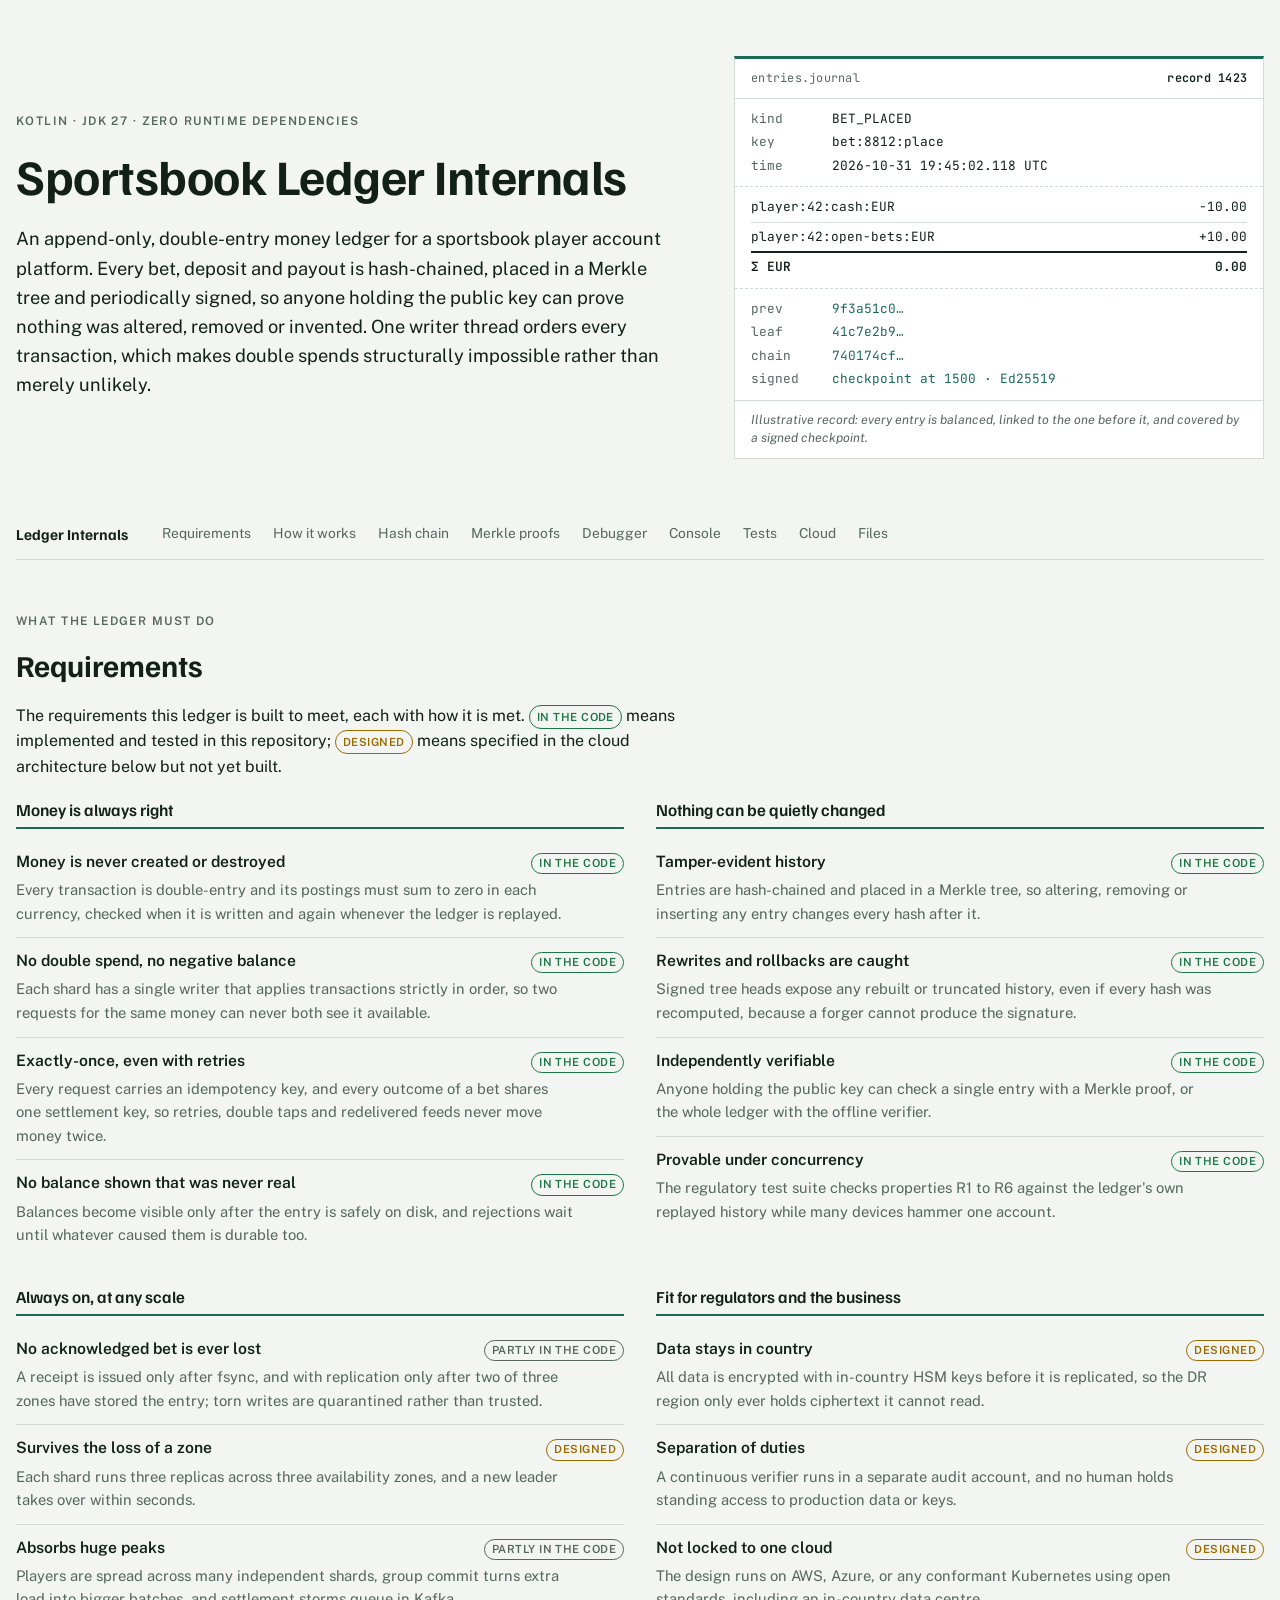
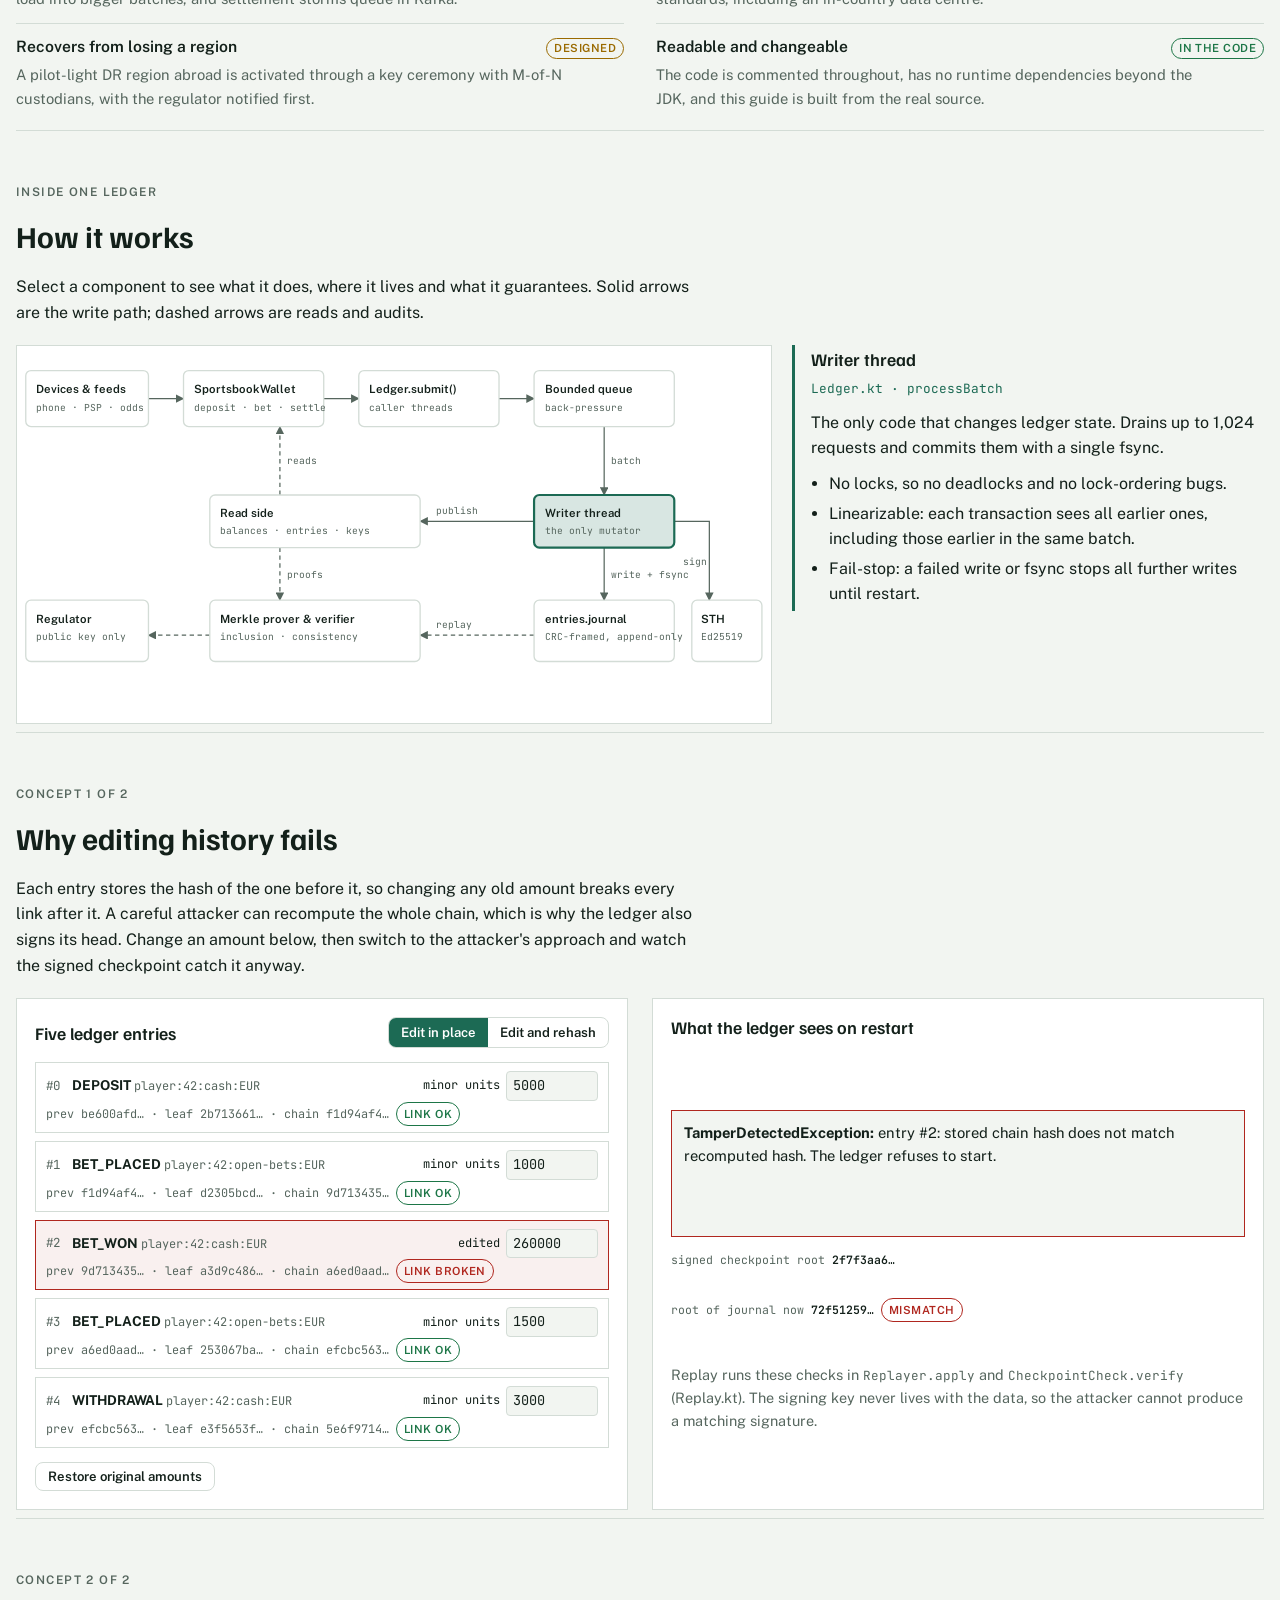
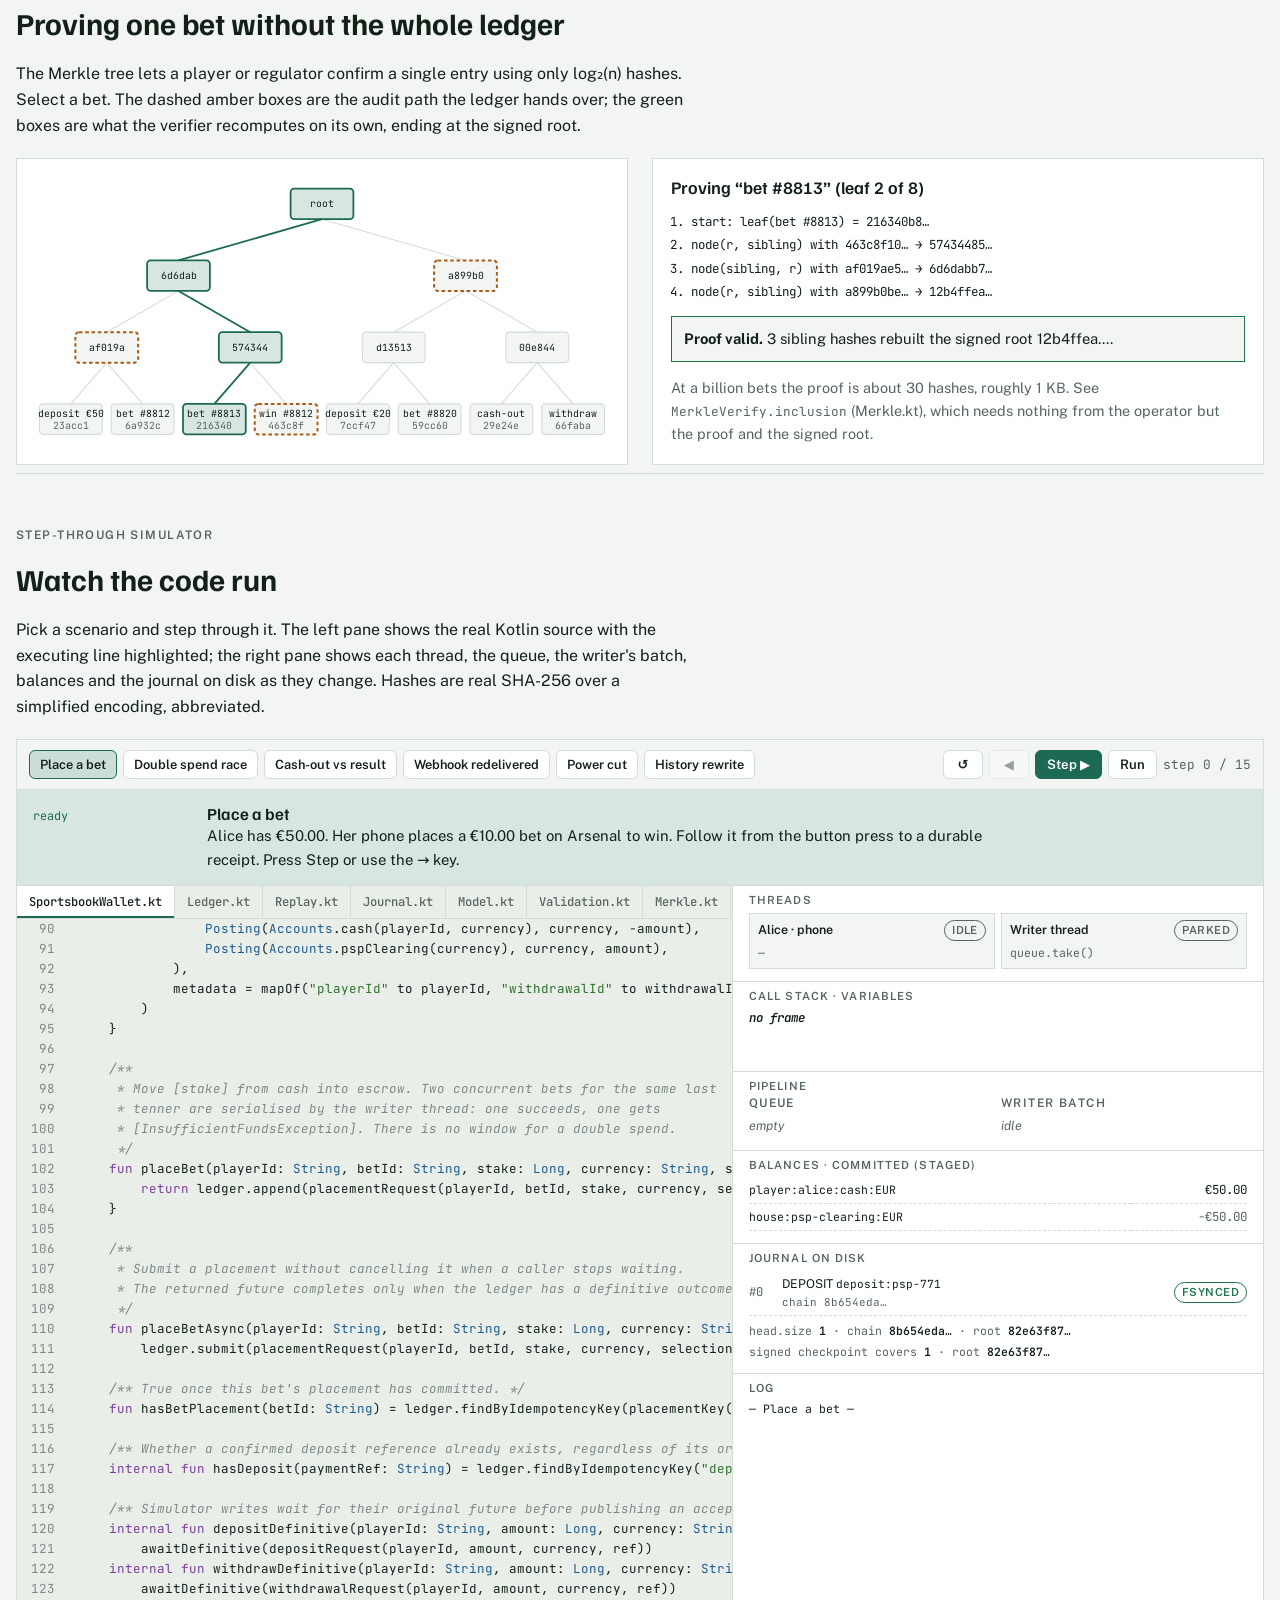
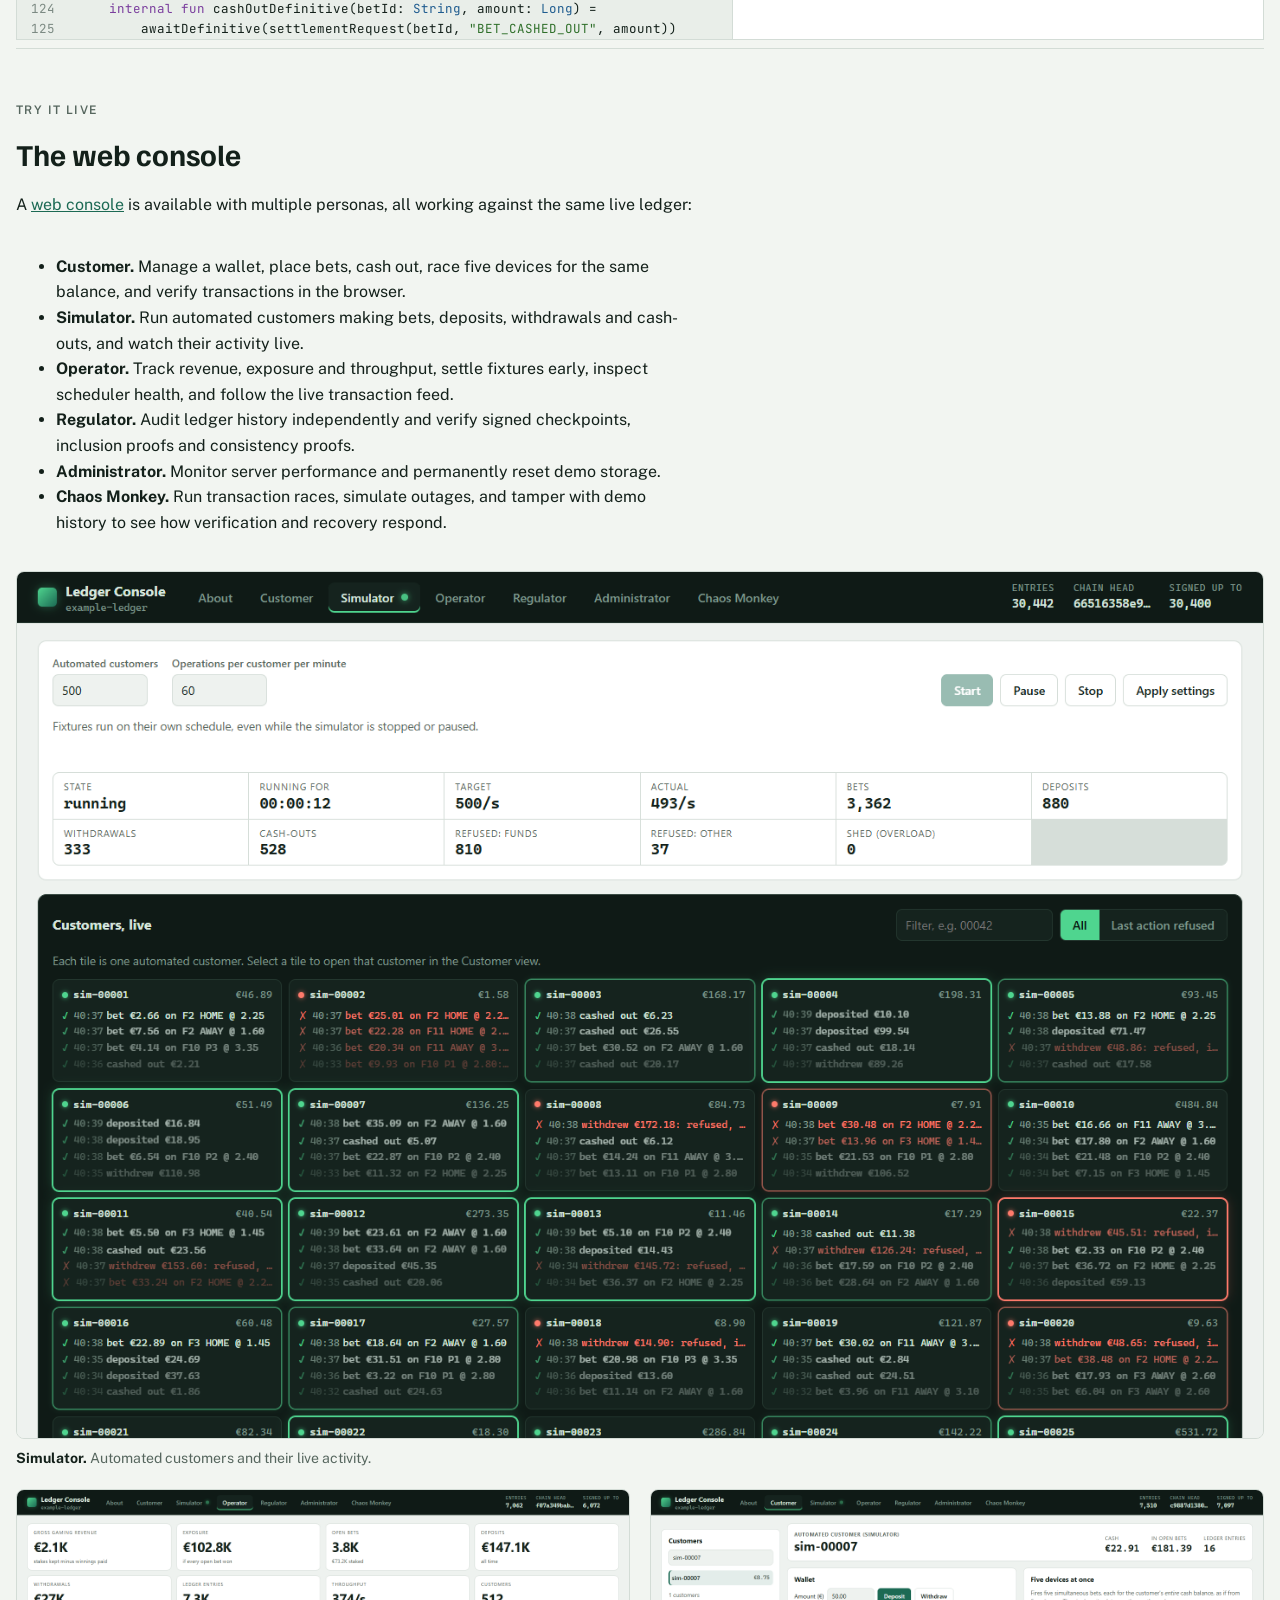
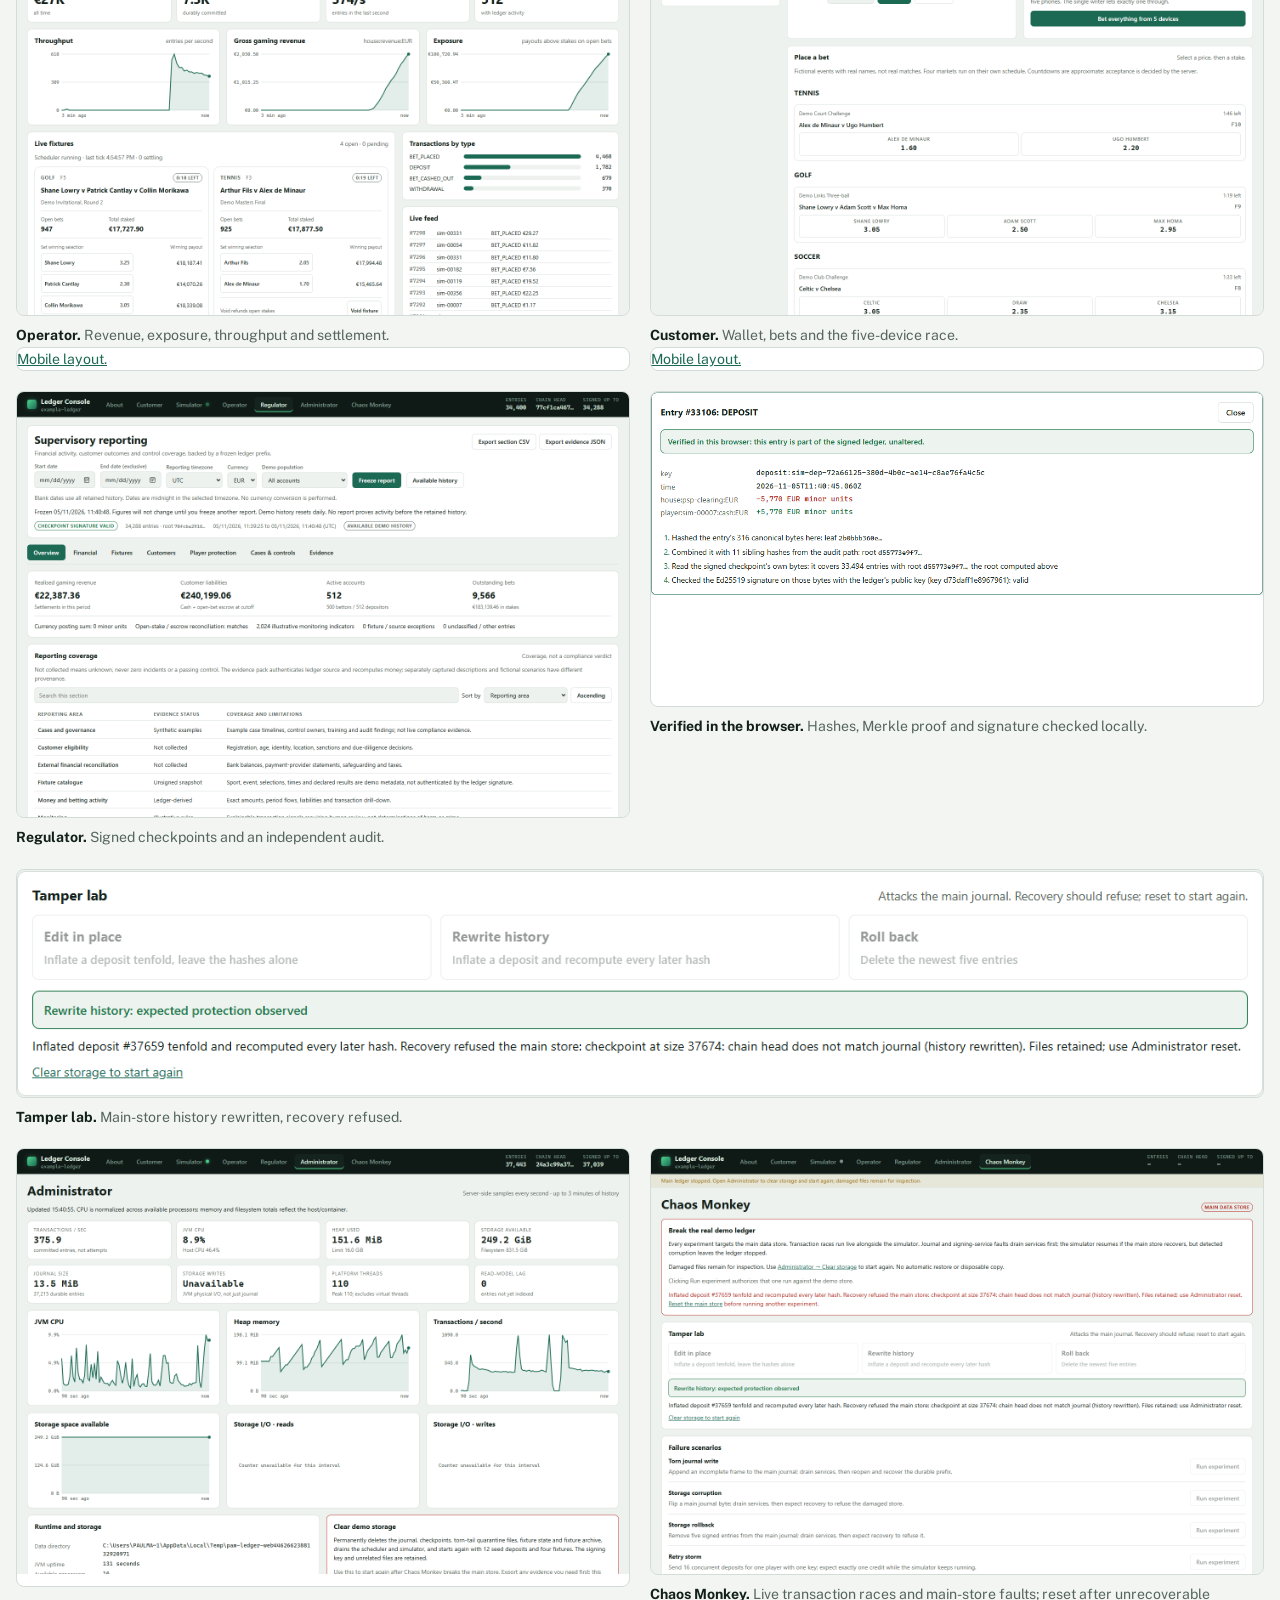
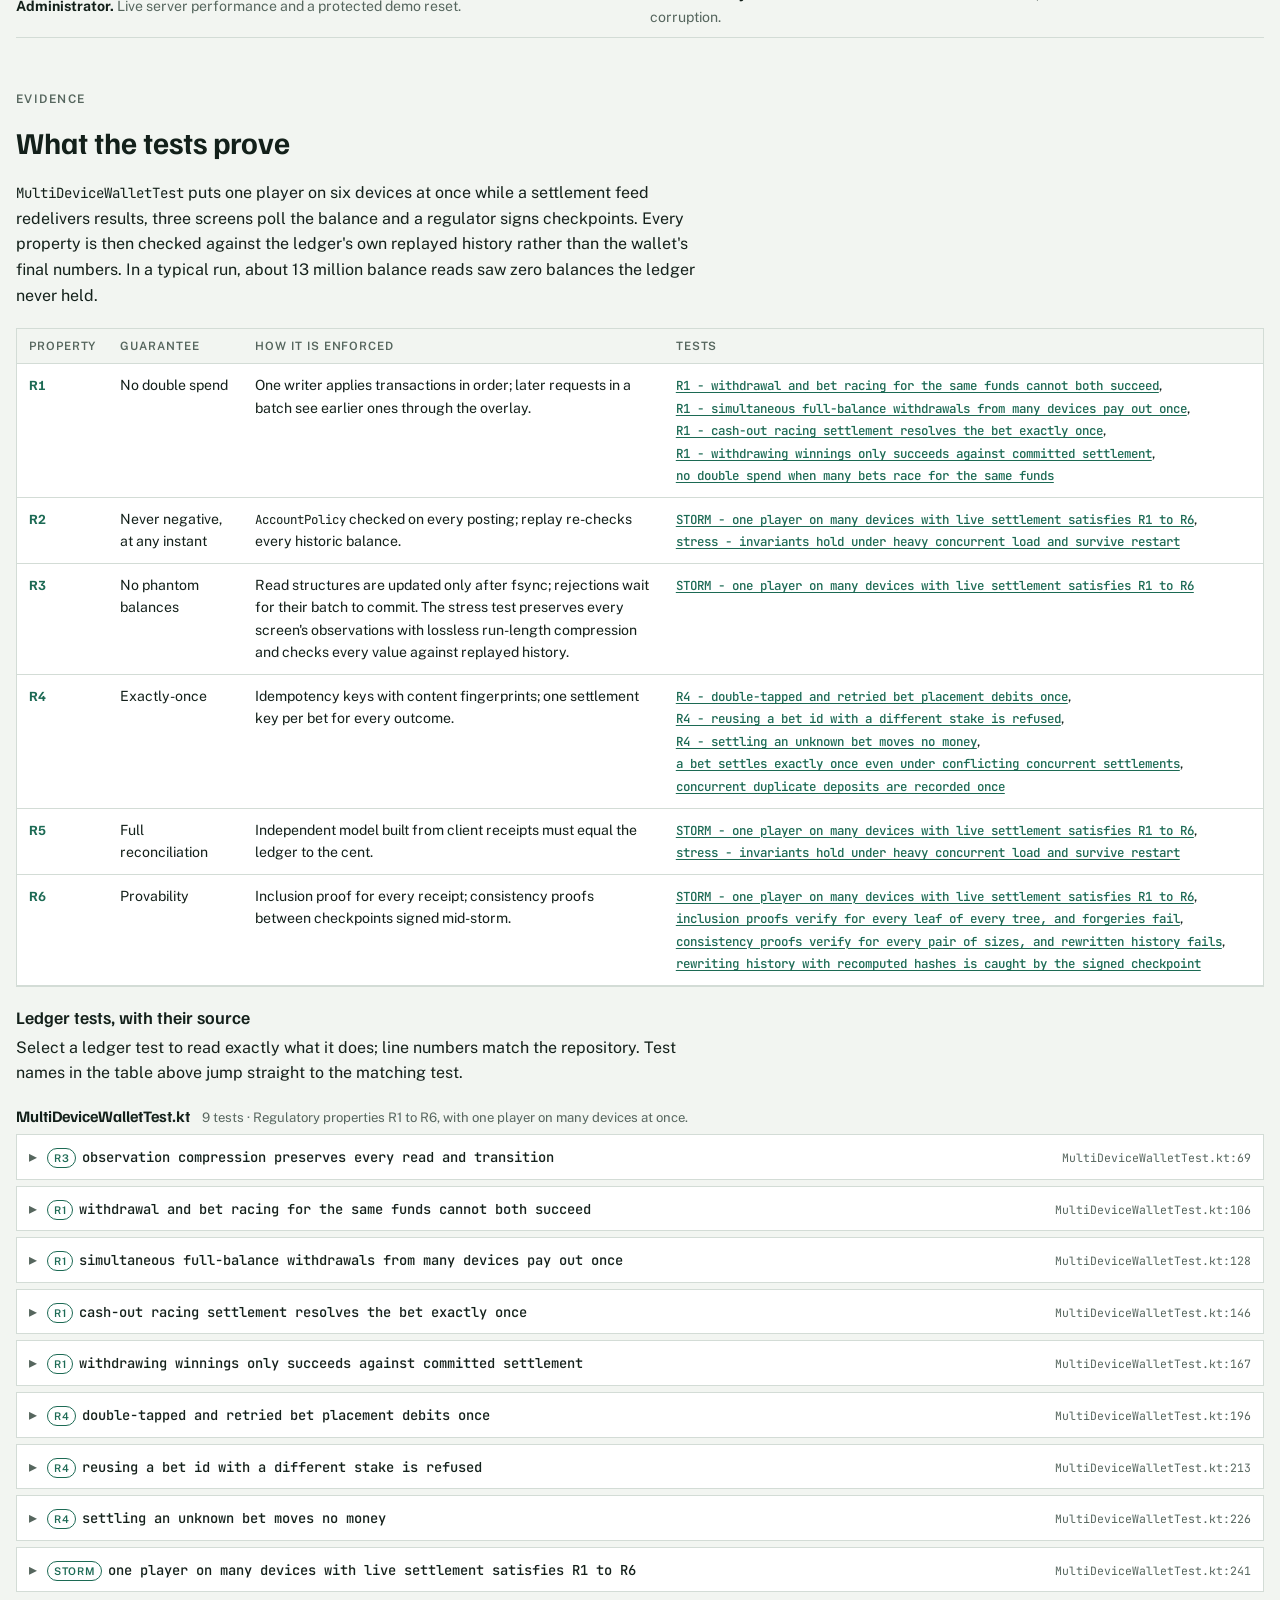
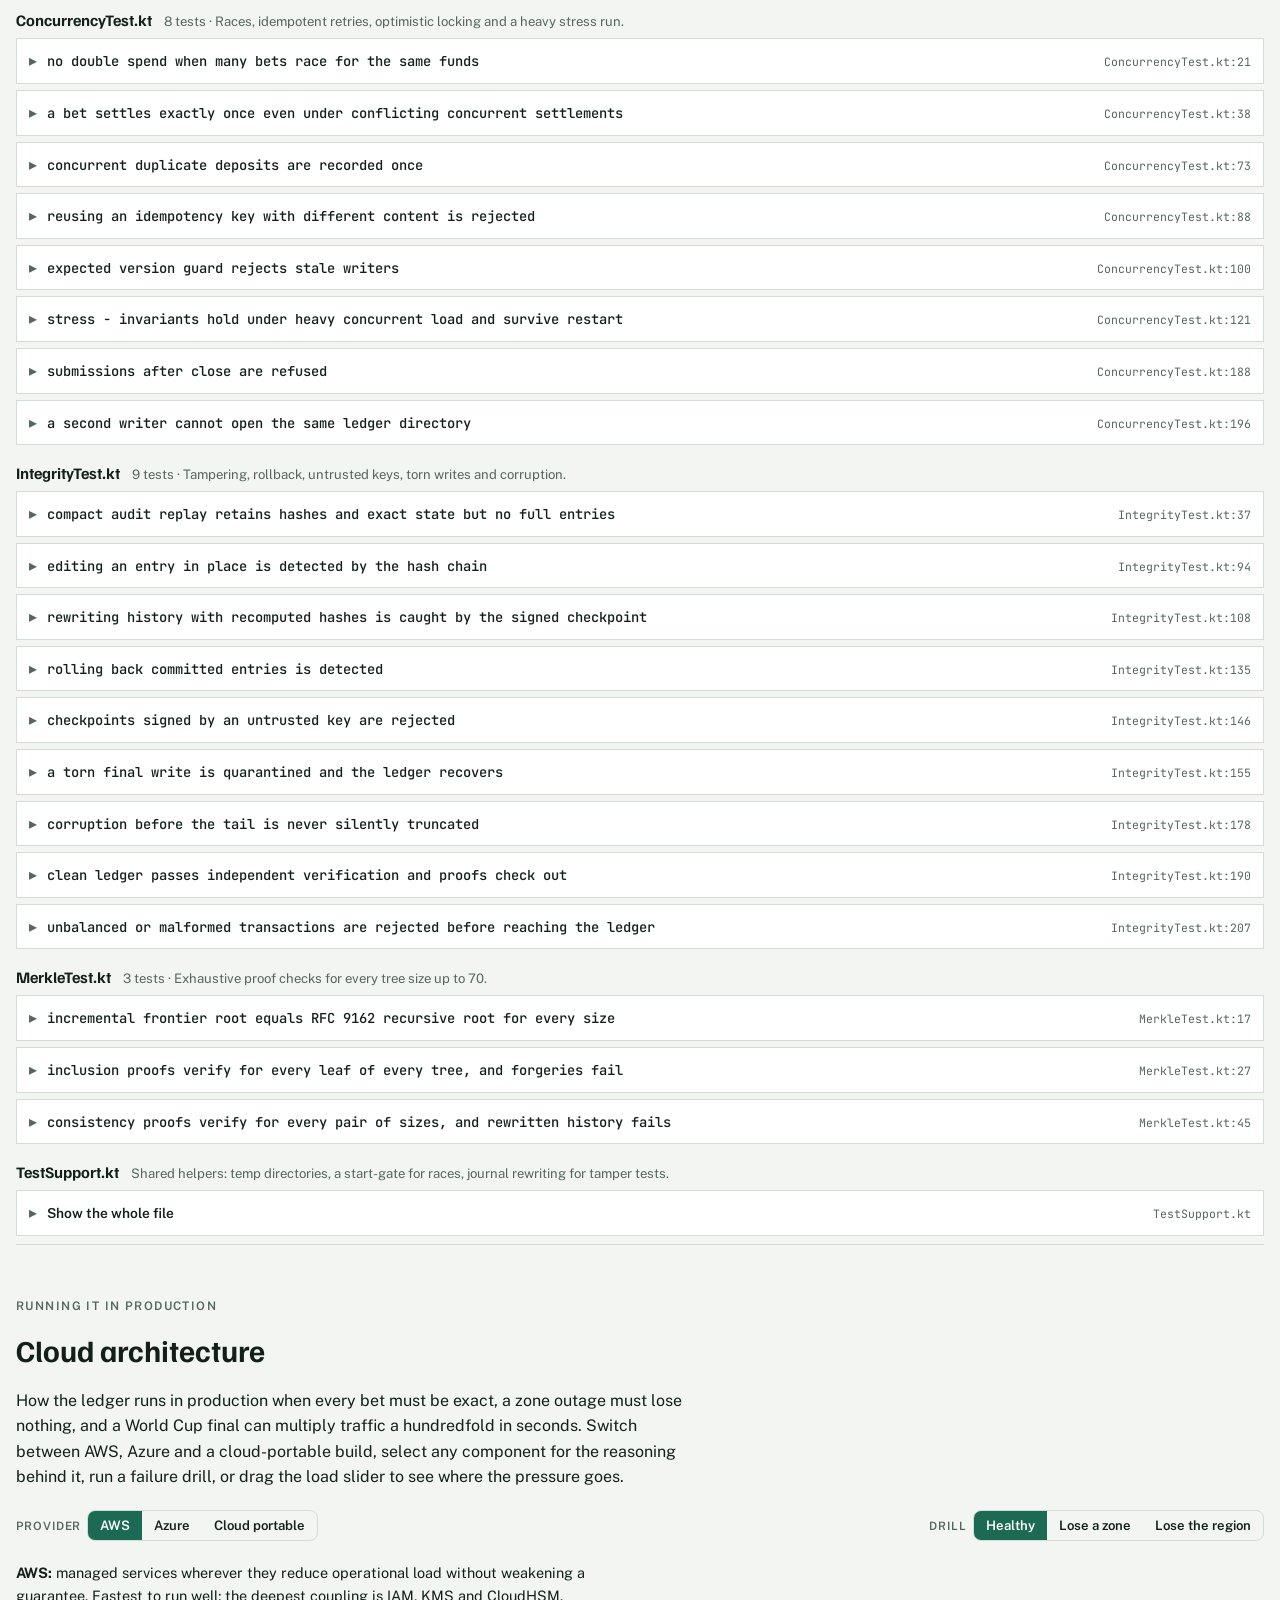
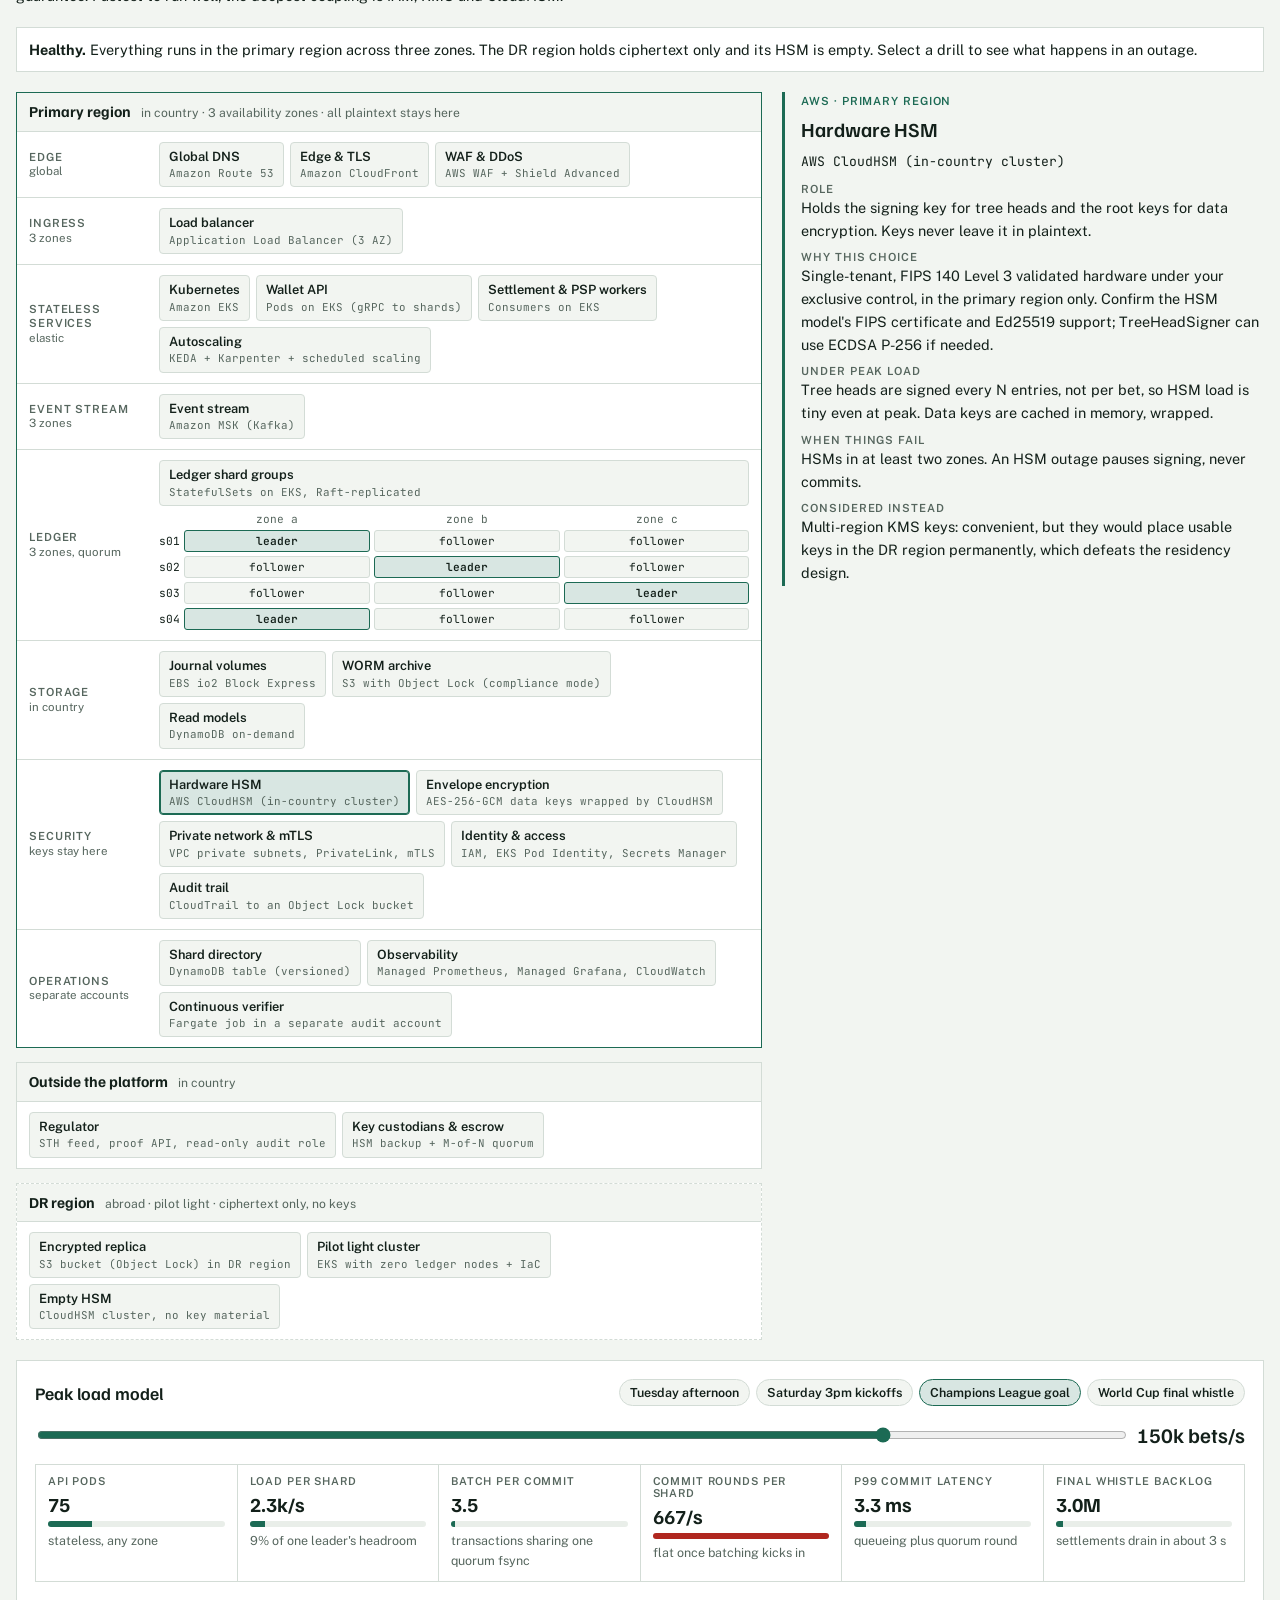
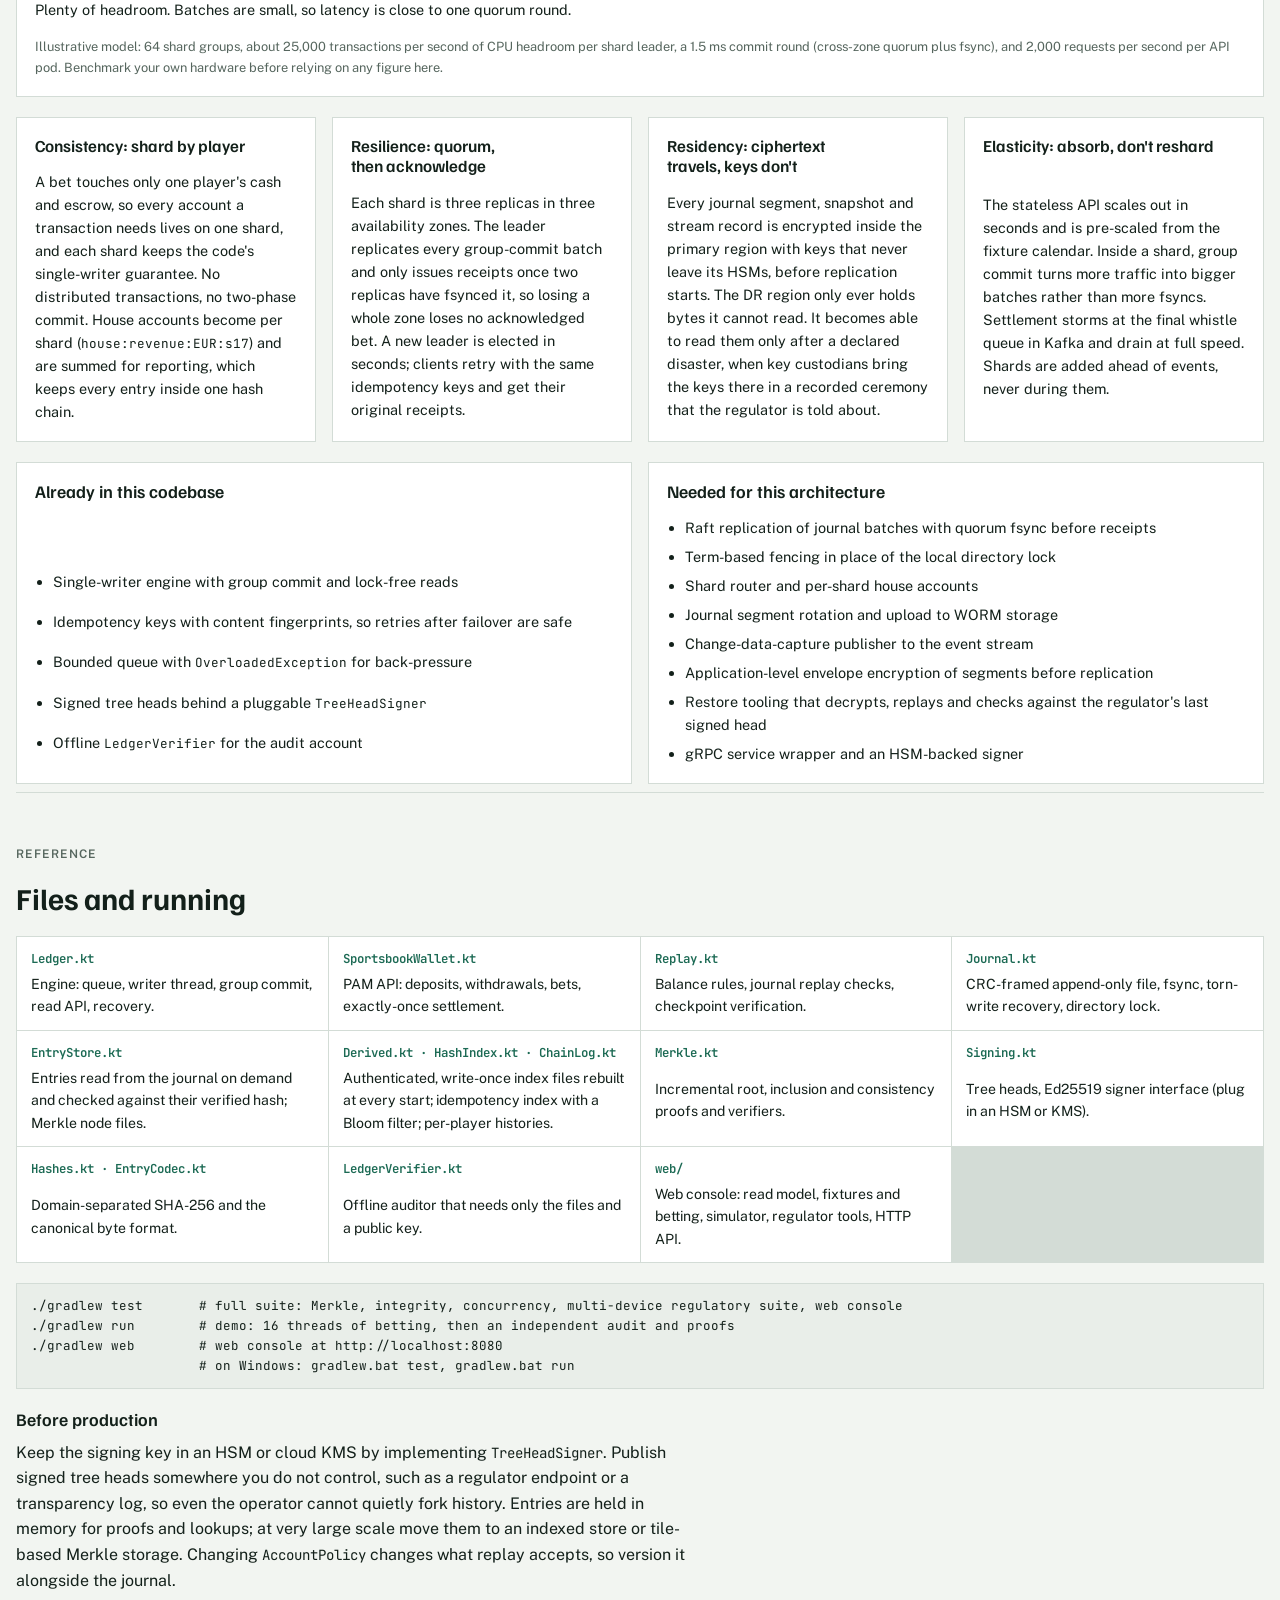
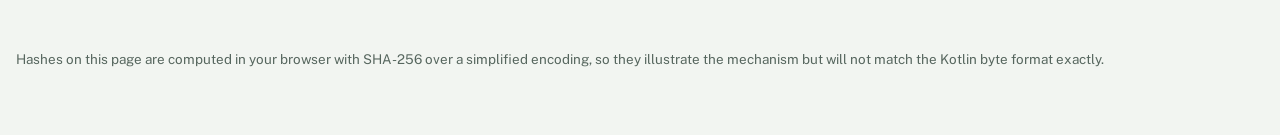
==== commit 63dc8aff: "Move derived indexes off the heap behind authenticated files After the previous change the heap stil" ====
--- a/docs/index.html
+++ b/docs/index.html
@@ -682,7 +682,8 @@
     <div><code>SportsbookWallet.kt</code><span>PAM API: deposits, withdrawals, bets, exactly-once settlement.</span></div>
     <div><code>Replay.kt</code><span>Balance rules, journal replay checks, checkpoint verification.</span></div>
     <div><code>Journal.kt</code><span>CRC-framed append-only file, fsync, torn-write recovery, directory lock.</span></div>
-    <div><code>EntryStore.kt</code><span>Entries read from the journal on demand and checked against their verified hash; hashed idempotency index.</span></div>
+    <div><code>EntryStore.kt</code><span>Entries read from the journal on demand and checked against their verified hash; Merkle node files.</span></div>
+    <div><code>Derived.kt · HashIndex.kt · ChainLog.kt</code><span>Authenticated, write-once index files rebuilt at every start; idempotency index with a Bloom filter; per-player histories.</span></div>
     <div><code>Merkle.kt</code><span>Incremental root, inclusion and consistency proofs and verifiers.</span></div>
     <div><code>Signing.kt</code><span>Tree heads, Ed25519 signer interface (plug in an HSM or KMS).</span></div>
     <div><code>Hashes.kt · EntryCodec.kt</code><span>Domain-separated SHA-256 and the canonical byte format.</span></div>
@@ -702,7 +703,7 @@
 </div>
 
 <script>
-const SOURCES = {"SportsbookWallet.kt": "package com.pam.ledger\n\nimport java.util.concurrent.CompletableFuture\nimport java.util.concurrent.CompletionException\n\n/*\n * ============================================================================\n *  SPORTSBOOK WALLET: the PAM-facing API on top of the generic ledger\n * ============================================================================\n *\n *  Chart of accounts (per currency):\n *\n *    player:{id}:cash:{CUR}        Withdrawable balance. Must stay >= 0.\n *    player:{id}:open-bets:{CUR}   Stakes held in escrow while a bet is open. >= 0.\n *    house:revenue:{CUR}           Operator's gross gaming revenue (wins minus losses).\n *    house:psp-clearing:{CUR}      Mirror of money in transit with payment providers.\n *\n *  Lifecycle of a bet, as ledger transactions:\n *\n *    placeBet   cash -stake                      open-bets +stake\n *    win        open-bets -stake   cash +payout  revenue -(payout - stake)\n *    loss       open-bets -stake                 revenue +stake\n *    void       open-bets -stake   cash +stake\n *    cash-out   open-bets -stake   cash +offer   revenue +(stake - offer)\n *\n *  EXACTLY-ONCE SETTLEMENT. Every way of resolving a bet uses the SAME\n *  idempotency key, `bet:{betId}:settle`. Therefore:\n *   - the settlement feed redelivering \"WON\" twice  -> second call is a harmless replay;\n *   - a race between \"WON\" and \"VOID\" (or a cash-out) -> exactly one wins, the\n *     other gets IdempotencyConflictException.\n *  No locks, no \"is it settled yet?\" check-then-act race. The ledger's\n *  idempotency index IS the guard.\n *\n *  Stakes, players and currencies for settlement are read back FROM THE LEDGER\n *  (the placement entry), never trusted from the caller, so a buggy settlement\n *  service cannot release more from escrow than was actually staked.\n *\n *  Re-settlement (a result changed after settlement) would be a NEW compensating\n *  transaction with its own key, e.g. `bet:{id}:resettle:{n}`. Entries are never edited.\n */\nclass SportsbookWallet(private val ledger: Ledger) {\n\n    object Accounts {\n        fun cash(playerId: String, currency: String) = AccountId(\"player:$playerId:cash:$currency\")\n        fun openBets(playerId: String, currency: String) = AccountId(\"player:$playerId:open-bets:$currency\")\n        fun revenue(currency: String) = AccountId(\"house:revenue:$currency\")\n        fun pspClearing(currency: String) = AccountId(\"house:psp-clearing:$currency\")\n    }\n\n    /** Credit a confirmed deposit. [paymentRef] is the PSP's unique id, so webhook redeliveries are no-ops. */\n    fun deposit(playerId: String, amount: Long, currency: String, paymentRef: String): Receipt {\n        return ledger.append(depositRequest(playerId, amount, currency, paymentRef))\n    }\n\n    private fun depositRequest(playerId: String, amount: Long, currency: String, paymentRef: String): TransactionRequest {\n        // Legacy retries must still reach the ledger's content fingerprint check.\n        if (!hasDeposit(paymentRef)) {\n            checkPlayer(playerId, currency)\n            require(paymentRef.isNotBlank()) { \"payment reference must not be blank\" }\n        }\n        require(amount > 0) { \"deposit must be positive\" }\n        return TransactionRequest(\n            idempotencyKey = \"deposit:$paymentRef\",\n            kind = \"DEPOSIT\",\n            postings = listOf(\n                Posting(Accounts.pspClearing(currency), currency, -amount),\n                Posting(Accounts.cash(playerId, currency), currency, amount),\n            ),\n            metadata = mapOf(\"playerId\" to playerId, \"paymentRef\" to paymentRef),\n        )\n    }\n\n    /** Debit a withdrawal. Fails with [InsufficientFundsException] rather than overdrawing. */\n    fun withdraw(playerId: String, amount: Long, currency: String, withdrawalId: String): Receipt {\n        return ledger.append(withdrawalRequest(playerId, amount, currency, withdrawalId))\n    }\n\n    private fun withdrawalRequest(playerId: String, amount: Long, currency: String, withdrawalId: String): TransactionRequest {\n        // Legacy retries must still reach the ledger's content fingerprint check.\n        if (ledger.findByIdempotencyKey(\"withdrawal:$withdrawalId\") == null) {\n            // Legacy cash accounts may be longer than new escrow-compatible player ids.\n            require(playerId.isNotEmpty()) { \"player id must not be empty\" }\n            require(withdrawalId.isNotBlank()) { \"withdrawal id must not be blank\" }\n        }\n        require(amount > 0) { \"withdrawal must be positive\" }\n        return TransactionRequest(\n            idempotencyKey = \"withdrawal:$withdrawalId\",\n            kind = \"WITHDRAWAL\",\n            postings = listOf(\n                Posting(Accounts.cash(playerId, currency), currency, -amount),\n                Posting(Accounts.pspClearing(currency), currency, amount),\n            ),\n            metadata = mapOf(\"playerId\" to playerId, \"withdrawalId\" to withdrawalId),\n        )\n    }\n\n    /**\n     * Move [stake] from cash into escrow. Two concurrent bets for the same last\n     * tenner are serialised by the writer thread: one succeeds, one gets\n     * [InsufficientFundsException]. There is no window for a double spend.\n     */\n    fun placeBet(playerId: String, betId: String, stake: Long, currency: String, selection: String = \"\"): Receipt {\n        return ledger.append(placementRequest(playerId, betId, stake, currency, selection))\n    }\n\n    /**\n     * Submit a placement without cancelling it when a caller stops waiting.\n     * The returned future completes only when the ledger has a definitive outcome.\n     */\n    fun placeBetAsync(playerId: String, betId: String, stake: Long, currency: String, selection: String = \"\") =\n        ledger.submit(placementRequest(playerId, betId, stake, currency, selection))\n\n    /** True once this bet's placement has committed. */\n    fun hasBetPlacement(betId: String) = ledger.findByIdempotencyKey(placementKey(betId)) != null\n\n    /** Whether a confirmed deposit reference already exists, regardless of its original amount. */\n    internal fun hasDeposit(paymentRef: String) = ledger.findByIdempotencyKey(\"deposit:$paymentRef\") != null\n\n    /** Simulator writes wait for their original future before publishing an accepted/refused event. */\n    internal fun depositDefinitive(playerId: String, amount: Long, currency: String, ref: String) =\n        awaitDefinitive(depositRequest(playerId, amount, currency, ref))\n    internal fun withdrawDefinitive(playerId: String, amount: Long, currency: String, ref: String) =\n        awaitDefinitive(withdrawalRequest(playerId, amount, currency, ref))\n    internal fun cashOutDefinitive(betId: String, amount: Long) =\n        awaitDefinitive(settlementRequest(betId, \"BET_CASHED_OUT\", amount))\n\n    private fun awaitDefinitive(request: TransactionRequest): Receipt = try {\n        ledger.submit(request).join()\n    } catch (e: CompletionException) {\n        throw (e.cause as? RuntimeException ?: e)\n    }\n\n    /** Bet won: return [payout] (stake included) to the player. */\n    fun settleWin(betId: String, payout: Long) = settle(betId, \"BET_WON\", payout)\n\n    /** Bet lost: the stake goes to the house. */\n    fun settleLoss(betId: String) = settle(betId, \"BET_LOST\", 0)\n\n    /** Bet voided (e.g. event abandoned): refund the stake exactly. */\n    fun voidBet(betId: String): Receipt = settle(betId, \"BET_VOIDED\", placement(betId).stake)\n\n    /** Player accepted a cash-out offer of [amount]. */\n    fun cashOut(betId: String, amount: Long) = settle(betId, \"BET_CASHED_OUT\", amount)\n\n    /** Submit a cash-out whose definitive future survives a caller's timeout. */\n    fun cashOutAsync(betId: String, amount: Long) =\n        ledger.submit(settlementRequest(betId, \"BET_CASHED_OUT\", amount))\n\n    fun cashBalance(playerId: String, currency: String) = ledger.balance(Accounts.cash(playerId, currency))\n    fun openBetsBalance(playerId: String, currency: String) = ledger.balance(Accounts.openBets(playerId, currency))\n\n    /** True once the bet has been resolved in any way. */\n    fun isSettled(betId: String) = ledger.findByIdempotencyKey(settlementKey(betId)) != null\n\n    // ---------------------------------------------------------------------\n\n    private fun settle(betId: String, kind: String, payout: Long): Receipt = ledger.append(settlementRequest(betId, kind, payout))\n\n    private fun settlementRequest(betId: String, kind: String, payout: Long): TransactionRequest {\n        require(payout >= 0) { \"payout cannot be negative\" }\n        val p = placement(betId)\n        val cur = p.currency\n        // Revenue change = what the house keeps. Negative when the player wins more than they staked.\n        val houseDelta = Math.subtractExact(p.stake, payout)\n        val postings = buildList {\n            add(Posting(Accounts.openBets(p.playerId, cur), cur, -p.stake)) // release escrow\n            if (payout > 0) add(Posting(Accounts.cash(p.playerId, cur), cur, payout))\n            if (houseDelta != 0L) add(Posting(Accounts.revenue(cur), cur, houseDelta))\n        }\n        return TransactionRequest(\n            idempotencyKey = settlementKey(betId), // ONE key for every outcome: exactly-once\n            kind = kind,\n            postings = postings,\n            metadata = mapOf(\"betId\" to betId, \"playerId\" to p.playerId, \"placementSeq\" to p.seq.toString()),\n        )\n    }\n\n    private data class Placement(val seq: Long, val playerId: String, val stake: Long, val currency: String)\n\n    private fun placementRequest(playerId: String, betId: String, stake: Long, currency: String, selection: String): TransactionRequest {\n        if (!hasBetPlacement(betId)) {\n            checkPlayer(playerId, currency)\n            // Admission must leave room for the longer settlement key, not just placement.\n            require(betId.isNotBlank() && betId.length <= Validation.MAX_KEY_LENGTH - settlementKey(\"\").length) {\n                \"bet id must be 1..${Validation.MAX_KEY_LENGTH - settlementKey(\"\").length} chars\"\n            }\n        }\n        require(stake > 0) { \"stake must be positive\" }\n        return TransactionRequest(\n            idempotencyKey = placementKey(betId),\n            kind = \"BET_PLACED\",\n            postings = listOf(\n                Posting(Accounts.cash(playerId, currency), currency, -stake),\n                Posting(Accounts.openBets(playerId, currency), currency, stake),\n            ),\n            metadata = buildMap {\n                put(\"betId\", betId)\n                put(\"playerId\", playerId)\n                if (selection.isNotEmpty()) put(\"selection\", selection)\n            },\n        )\n    }\n\n    /** Reconstruct the bet from its placement entry, the single source of truth. */\n    private fun placement(betId: String): Placement {\n        val sealed = ledger.findByIdempotencyKey(placementKey(betId)) ?: throw NotFoundException(\"bet $betId was never placed\")\n        val e = sealed.entry\n        val playerId = e.metadata[\"playerId\"] ?: throw TamperDetectedException(\"placement of $betId has no playerId\")\n        val escrow = e.postings.single { it.amount > 0 && it.account.value.startsWith(\"player:$playerId:open-bets:\") }\n        return Placement(e.seq, playerId, escrow.amount, escrow.currency)\n    }\n\n    private fun placementKey(betId: String) = \"bet:$betId:place\"\n    private fun settlementKey(betId: String) = \"bet:$betId:settle\"\n\n    private fun checkPlayer(playerId: String, currency: String) {\n        require(playerId.isNotEmpty()) { \"player id must not be empty\" }\n        // A deposit must not create an account whose longer escrow id cannot be used.\n        Accounts.openBets(playerId, currency)\n    }\n}\n", "Ledger.kt": "package com.pam.ledger\n\nimport java.nio.file.Files\nimport java.nio.file.Path\nimport java.security.PublicKey\nimport java.time.Clock\nimport java.time.Duration\nimport java.util.UUID\nimport java.util.concurrent.ArrayBlockingQueue\nimport java.util.concurrent.CompletableFuture\nimport java.util.concurrent.CompletionException\nimport java.util.concurrent.ConcurrentHashMap\nimport java.util.concurrent.ExecutionException\nimport java.util.concurrent.Executor\nimport java.util.concurrent.ForkJoinPool\nimport java.util.concurrent.TimeUnit\nimport java.util.concurrent.TimeoutException\nimport java.util.concurrent.atomic.AtomicBoolean\nimport java.util.concurrent.atomic.AtomicReference\n\n/*\n * ============================================================================\n *  THE LEDGER ENGINE: single writer, group commit, lock-free reads\n * ============================================================================\n *\n *  CONCURRENCY MODEL\n *\n *    many caller threads                 ONE writer thread\n *    \u2500\u2500\u2500\u2500\u2500\u2500\u2500\u2500\u2500\u2500\u2500\u2500\u2500\u2500\u2500\u2500\u2500\u2500\u2500                 \u2500\u2500\u2500\u2500\u2500\u2500\u2500\u2500\u2500\u2500\u2500\u2500\u2500\u2500\u2500\u2500\u2500\u2500\u2500\u2500\u2500\u2500\u2500\u2500\u2500\u2500\u2500\u2500\u2500\u2500\u2500\u2500\u2500\u2500\u2500\u2500\u2500\n *    submit(req) \u2500\u2500\u2510                     loop:\n *    submit(req) \u2500\u2500\u253c\u2500\u2500\u25ba bounded queue \u2500\u2500\u25ba  1. take a batch (up to maxBatchSize)\n *    submit(req) \u2500\u2500\u2518    (back-pressure)    2. validate each request in order\n *                                          3. assign seq, timestamp, hashes\n *                                          4. write batch + ONE fsync\n *                                          5. publish new state to readers\n *                                          6. complete the callers' futures\n *\n *  Why a single writer instead of locks?\n *\n *   - There is no lock to forget, no lock ORDER to get wrong, hence no deadlocks.\n *   - Every transaction sees the effects of every earlier one: the ledger is\n *     LINEARIZABLE by construction. A double-spend race becomes impossible,\n *     because two bets for the last \u00a310 are checked one after the other.\n *   - A hash chain is inherently sequential (each entry embeds the previous\n *     hash), so parallel writers would have to serialise anyway.\n *   - Throughput comes from GROUP COMMIT: the expensive fsync is shared by the\n *     whole batch. Under load, batches grow and the cost per transaction falls.\n *\n *  Readers never block the writer and never see uncommitted data: the writer\n *  updates the read-side structures only AFTER fsync succeeds.\n *\n *  FAILURE MODEL: fail-stop. If a disk write or fsync fails we cannot know what\n *  reached the platter, so the engine refuses all further writes. Restarting\n *  re-derives truth from disk; clients retry with the same idempotency keys.\n */\n\n/**\n * @property directory Folder holding the journal files. One ledger per folder.\n * @property ledgerId Name baked into the genesis hash and every checkpoint.\n * @property signer Signs checkpoints. Back it with an HSM/KMS in production.\n * @property trustedKeys Public keys accepted for existing checkpoints (allows key rotation).\n * @property queueCapacity Maximum queued submissions before back-pressure applies.\n * @property maxBatchSize Most transactions committed by one fsync.\n * @property submitTimeout How long submit() waits for queue space before [OverloadedException].\n * @property checkpointEvery Sign a checkpoint automatically every N entries.\n * @property completionExecutor Runs callers' future callbacks, so slow user code never stalls the writer.\n * @property entryCacheSize How many recently used entries stay decoded in memory. Every other\n *   entry is read back from the journal, and checked against its verified hash, on demand.\n */\ndata class LedgerConfig(\n    val directory: Path,\n    val ledgerId: String,\n    val signer: TreeHeadSigner,\n    val trustedKeys: List<PublicKey> = listOf(signer.publicKey),\n    val accountPolicy: AccountPolicy = AccountPolicy.PLAYER_ACCOUNTS_NON_NEGATIVE,\n    val queueCapacity: Int = 65_536,\n    val maxBatchSize: Int = 1_024,\n    val submitTimeout: Duration = Duration.ofSeconds(2),\n    val checkpointEvery: Long = 10_000,\n    val clock: Clock = Clock.systemUTC(),\n    val completionExecutor: Executor = ForkJoinPool.commonPool(),\n    val entryCacheSize: Int = 16_384,\n) {\n    init {\n        require(ledgerId.isNotBlank()) { \"ledgerId required\" }\n        require(queueCapacity > 0 && maxBatchSize > 0 && checkpointEvery > 0 && entryCacheSize > 0)\n    }\n}\n\n/** What recovery found when the ledger was opened. */\ndata class RecoveryReport(\n    val entriesReplayed: Int,\n    val checkpointsVerified: Int,\n    val tornBytesQuarantined: Long,\n)\n\nclass Ledger private constructor(\n    private val config: LedgerConfig,\n    private val dirLock: DirectoryLock,\n    private val entryJournal: Journal,\n    private val checkpointJournal: Journal,\n    recovered: Replayer,\n    // History itself stays in the journal. The store keeps an offset and a verified leaf hash per\n    // entry, reads entries back on demand, and reports any that no longer match their hash.\n    private val entries: EntryStore,\n    // Hashes of committed idempotency keys. A match is only a candidate until the entry's own key agrees.\n    private val idempotency: KeyIndex,\n    tamperAlarm: AtomicReference<(TamperDetectedException) -> Unit>,\n    // The prover recovery used to verify checkpoints. Its cache of completed subtrees is\n    // already warm, so the first proof after a restart does not rehash the whole tree.\n    private val prover: MerkleProver,\n    recoveredCheckpoint: SignedTreeHead?,\n    val recoveryReport: RecoveryReport,\n) : AutoCloseable {\n\n    // ---- State shared with readers. Written ONLY by the writer thread, after fsync. ----\n    private val accounts = ConcurrentHashMap<AccountId, AccountState>(recovered.accounts)\n    @Volatile private var headRef: LedgerHead = recovered.head()\n    @Volatile private var latestCheckpoint: SignedTreeHead? = recoveredCheckpoint\n\n    // ---- State owned EXCLUSIVELY by the writer thread. No other thread touches these. ----\n    private val frontier = recovered.frontier\n    private val entryStrings = recovered.entryStrings\n\n    // ---- Lifecycle ----\n    @Volatile private var failure: Throwable? = null\n    private val closed = AtomicBoolean(false)\n    @Volatile private var writerDone = false\n    private val queue = ArrayBlockingQueue<Command>(config.queueCapacity)\n\n    init {\n        // A reader that finds the journal changed underneath us stops the ledger: it can no longer prove its history.\n        tamperAlarm.set { failStop(it) }\n    }\n    private val writer = Thread(::runWriter, \"pam-ledger-writer-${config.ledgerId}\").apply { isDaemon = true }\n\n    /** Messages to the writer thread. */\n    private sealed interface Command\n    private class Submit(val request: TransactionRequest, val fingerprint: Digest, val keyHash: Long, val future: CompletableFuture<Receipt>) : Command\n    private class CheckpointRequest(val future: CompletableFuture<SignedTreeHead>) : Command\n    private data object Shutdown : Command\n\n    /** A transaction that passed validation and awaits the batch fsync. */\n    private class Staged(val sealed: SealedEntry, val fingerprint: Digest, val keyHash: Long, val future: CompletableFuture<Receipt>) {\n        val duplicates = ArrayList<CompletableFuture<Receipt>>(0) // same key submitted twice in one batch\n    }\n\n    // =========================================================================\n    //  WRITE API (any thread)\n    // =========================================================================\n\n    /**\n     * Queue [request] for commit. The future completes with a [Receipt] once the\n     * entry is durable, or fails with a [LedgerException].\n     *\n     * Safe to call from any number of threads. Never blocks longer than\n     * [LedgerConfig.submitTimeout] (that is the back-pressure).\n     */\n    fun submit(request: TransactionRequest): CompletableFuture<Receipt> {\n        failure?.let { return CompletableFuture.failedFuture(LedgerFailedException(it)) }\n        if (closed.get()) return CompletableFuture.failedFuture(LedgerClosedException())\n\n        // Hash the request on the CALLER's thread to keep work off the writer.\n        val fingerprint = EntryCodec.requestFingerprint(request.kind, request.postings, request.metadata)\n        val keyHash = KeyIndex.hashOf(request.idempotencyKey)\n        val internal = CompletableFuture<Receipt>()\n        val cmd = Submit(request, fingerprint, keyHash, internal)\n        if (!queue.offer(cmd, config.submitTimeout.toNanos(), TimeUnit.NANOSECONDS)) {\n            return CompletableFuture.failedFuture(OverloadedException())\n        }\n        // Race guard: if close() finished draining just before our offer landed,\n        // nobody would ever complete this future. Take it back and fail it.\n        if (writerDone && queue.remove(cmd)) internal.completeExceptionally(LedgerClosedException())\n\n        // Hand the caller a DERIVED future whose callbacks run on the completion\n        // executor. Otherwise a caller's thenApply{} could run on (and stall) the\n        // writer thread. It also means a caller cancelling their future cannot\n        // cancel the commit itself.\n        return internal.whenCompleteAsync({ _, _ -> }, config.completionExecutor)\n    }\n\n    /**\n     * Blocking convenience wrapper around [submit]. Throws the underlying\n     * [LedgerException] directly. If [timeout] elapses, throws\n     * [OutcomeUnknownException]: retry with the same key to learn the outcome.\n     */\n    fun append(request: TransactionRequest, timeout: Duration = Duration.ofSeconds(30)): Receipt = try {\n        submit(request).get(timeout.toNanos(), TimeUnit.NANOSECONDS)\n    } catch (e: ExecutionException) {\n        throw unwrap(e)\n    } catch (e: CompletionException) {\n        throw unwrap(e)\n    } catch (e: TimeoutException) {\n        throw OutcomeUnknownException(request.idempotencyKey)\n    }\n\n    /** Sign and persist a checkpoint of the current head, sequenced with the writes. */\n    fun checkpoint(): SignedTreeHead {\n        failure?.let { throw LedgerFailedException(it) }\n        if (closed.get()) throw LedgerClosedException()\n        val f = CompletableFuture<SignedTreeHead>()\n        val cmd = CheckpointRequest(f)\n        queue.put(cmd)\n        if (writerDone && queue.remove(cmd)) throw LedgerClosedException()\n        return try { f.get() } catch (e: ExecutionException) { throw unwrap(e) }\n    }\n\n    // =========================================================================\n    //  READ API (any thread, lock-free, only ever sees committed data)\n    // =========================================================================\n\n    fun head(): LedgerHead = headRef\n    fun latestCheckpoint(): SignedTreeHead? = latestCheckpoint\n    fun balance(account: AccountId): Long = accounts[account]?.balance ?: 0L\n    fun account(account: AccountId): AccountState? = accounts[account]\n    val publicKey: PublicKey get() = config.signer.publicKey\n    val isFailed: Boolean get() = failure != null\n\n    /**\n     * Entry number [seq]. Recent entries come from memory; older ones are read from the\n     * journal and checked against the hash verified at startup. Throws\n     * [TamperDetectedException] (and stops the ledger) if the bytes on disk have changed,\n     * or [EntryUnreadableException] if they could not be read.\n     */\n    fun entry(seq: Long): SealedEntry = entries[seq]\n\n    /**\n     * Visit entries [from] (inclusive) to [until] (exclusive) in order, verified like [entry].\n     * Use this for long ranges such as reports: it does not displace recently used entries.\n     */\n    fun scan(from: Long, until: Long, visit: (SealedEntry) -> Unit) = entries.scan(from, until, visit)\n\n    fun findByIdempotencyKey(key: String): SealedEntry? = committed(key, KeyIndex.hashOf(key))\n\n    /** The entry committed under [key], if any. The index offers candidates by hash; only an equal key is a match. */\n    private fun committed(key: String, keyHash: Long): SealedEntry? {\n        var found: SealedEntry? = null\n        idempotency.anyCandidate(keyHash) { seq ->\n            val candidate = entries[seq]\n            (candidate.entry.idempotencyKey == key).also { if (it) found = candidate }\n        }\n        return found\n    }\n\n    /** Proof that entry [seq] is in the tree of [treeSize] entries (defaults to the current head). */\n    fun inclusionProof(seq: Long, treeSize: Long = headRef.size): InclusionProof {\n        require(treeSize <= entries.size) { \"tree size $treeSize exceeds ledger size ${entries.size}\" }\n        return InclusionProof(seq, treeSize, entry(seq).leafHash, prover.inclusionPath(seq, treeSize), prover.root(treeSize))\n    }\n\n    /** Proof that the ledger at [oldSize] is a prefix of the ledger at [newSize]. */\n    fun consistencyProof(oldSize: Long, newSize: Long = headRef.size): List<Digest> {\n        require(newSize <= entries.size) { \"tree size $newSize exceeds ledger size\" }\n        return prover.consistencyProof(oldSize, newSize)\n    }\n\n    fun merkleRoot(treeSize: Long): Digest {\n        require(treeSize in 0..entries.size)\n        return prover.root(treeSize)\n    }\n\n    // =========================================================================\n    //  LIFECYCLE\n    // =========================================================================\n\n    /**\n     * Graceful shutdown: stop accepting work, commit everything already queued,\n     * write a final checkpoint, then release files and the directory lock.\n     */\n    override fun close() {\n        if (!closed.compareAndSet(false, true)) return\n        queue.put(Shutdown)\n        writer.join()\n        runCatching { entryJournal.close() }\n        runCatching { checkpointJournal.close() }\n        runCatching { entries.close() }\n        dirLock.close()\n    }\n\n    // =========================================================================\n    //  THE WRITER THREAD\n    // =========================================================================\n\n    private fun runWriter() {\n        val batch = ArrayList<Command>(config.maxBatchSize)\n        var running = true\n        while (running) {\n            val first = try { queue.take() } catch (e: InterruptedException) { break }\n            batch.add(first)\n            // Grab whatever else is waiting, without blocking: this is the group commit.\n            queue.drainTo(batch, config.maxBatchSize - 1)\n\n            val stopAt = batch.indexOf(Shutdown)\n            if (stopAt >= 0) {\n                // Anything that slipped in after Shutdown is refused, not silently dropped.\n                batch.subList(stopAt + 1, batch.size).forEach { failCommand(it, LedgerClosedException()) }\n                batch.subList(stopAt, batch.size).clear()\n                running = false\n            }\n            try {\n                processBatch(batch)\n            } catch (t: Throwable) {\n                // A bug or an unexpected error. Fail-stop and fail every waiter;\n                // completing an already-completed future is harmless.\n                failStop(t)\n                batch.forEach { failCommand(it, LedgerFailedException(t)) }\n            }\n            batch.clear()\n        }\n        // Final checkpoint so a clean shutdown always leaves a signed head on disk.\n        if (failure == null && headRef.size > (latestCheckpoint?.head?.treeSize ?: -1L)) {\n            runCatching { writeCheckpoint() }.onFailure(::failStop)\n        }\n        writerDone = true\n        while (true) failCommand(queue.poll() ?: break, LedgerClosedException())\n    }\n\n    private fun processBatch(batch: List<Command>) {\n        failure?.let { cause ->\n            batch.forEach { failCommand(it, LedgerFailedException(cause)) }\n            return\n        }\n\n        val start = headRef\n        var seq = start.size\n        var chain = start.chainHead\n        var timestamp = start.lastTimestampMicros\n\n        // Balances as they WILL be once this batch commits. Later requests in the\n        // same batch must see earlier ones, or two bets could spend the same money.\n        val overlay = HashMap<AccountId, AccountState>()\n        val staged = ArrayList<Staged>(batch.size)\n        val stagedByKey = HashMap<String, Staged>()\n        val checkpointRequests = ArrayList<CheckpointRequest>(0)\n\n        // Rejections are NOT reported straight away. A rejection may depend on an\n        // earlier request in this same batch (e.g. \"already settled\" by a cash-out\n        // staged two lines up, or \"insufficient funds\" because a staged bet spent\n        // the money). Telling the caller before that earlier request is durable\n        // would cite a fact that might never exist: if the fsync then failed,\n        // the caller was refused because of a ghost. So rejections wait for the\n        // batch outcome: delivered after commit, or replaced by LedgerFailed.\n        val rejections = ArrayList<Pair<CompletableFuture<Receipt>, LedgerException>>(0)\n\n        for (cmd in batch) {\n            when (cmd) {\n                is CheckpointRequest -> checkpointRequests += cmd\n                Shutdown -> Unit\n                is Submit -> {\n                    val req = cmd.request\n\n                    // (1) Already committed under this key? Replay or reject; never write twice.\n                    val existing = committed(req.idempotencyKey, cmd.keyHash)\n                    if (existing != null) {\n                        if (EntryCodec.fingerprintOf(existing.entry) == cmd.fingerprint) {\n                            cmd.future.complete(existing.receipt(replayed = true))\n                        } else {\n                            cmd.future.completeExceptionally(IdempotencyConflictException(req.idempotencyKey))\n                        }\n                        continue\n                    }\n                    // (2) Same key earlier in THIS batch? Piggy-back on it or reject.\n                    val sibling = stagedByKey[req.idempotencyKey]\n                    if (sibling != null) {\n                        if (sibling.fingerprint == cmd.fingerprint) sibling.duplicates += cmd.future\n                        else rejections += cmd.future to IdempotencyConflictException(req.idempotencyKey)\n                        continue\n                    }\n                    // (3) Accounting rules against the overlay (committed + earlier in batch).\n                    val updates = try {\n                        Accounting.stage(req.postings, seq, config.accountPolicy, req.expectedVersions) {\n                            overlay[it] ?: accounts[it]\n                        }\n                    } catch (e: LedgerException) {\n                        rejections += cmd.future to e // rejected; nothing changes (reported after commit)\n                        continue\n                    }\n                    // (4) Accepted: give it a place in history and seal it into the chain.\n                    timestamp = maxOf(timestamp, nowMicros()) // never decreases, even if the clock steps back\n                    val entry = entryStrings.share(LedgerEntry(\n                        seq = seq,\n                        timestampMicros = timestamp,\n                        txId = UUID.randomUUID(),\n                        prevChainHash = chain,\n                        idempotencyKey = req.idempotencyKey,\n                        kind = req.kind,\n                        postings = req.postings,\n                        metadata = req.metadata,\n                    ))\n                    val sealed = SealedEntry.seal(entry)\n                    overlay.putAll(updates)\n                    val s = Staged(sealed, cmd.fingerprint, cmd.keyHash, cmd.future)\n                    staged += s\n                    stagedByKey[req.idempotencyKey] = s\n                    chain = sealed.chainHash\n                    seq++\n                }\n            }\n        }\n\n        if (staged.isNotEmpty()) {\n            // (5) DURABILITY: one write + one fsync for the whole batch.\n            var offset = try {\n                entryJournal.appendBatch(staged.map { it.sealed.journalRecord() })\n            } catch (t: Throwable) {\n                failStop(t)\n                val ex = LedgerFailedException(t)\n                for (s in staged) {\n                    s.future.completeExceptionally(ex)\n                    s.duplicates.forEach { it.completeExceptionally(ex) }\n                }\n                rejections.forEach { (f, _) -> f.completeExceptionally(ex) }\n                checkpointRequests.forEach { it.future.completeExceptionally(ex) }\n                return\n            }\n\n            // (6) PUBLISH, in an order that keeps every reader consistent:\n            //     entries first, so anything that points at an entry can resolve it...\n            for (s in staged) {\n                // Remember where each record starts and what it hashes to; the entry itself stays in the journal.\n                entries.stage(offset, s.sealed.leafHash)\n                entries.remember(s.sealed)\n                offset += Journal.HEADER + s.sealed.recordSize\n                frontier.append(s.sealed.leafHash)\n            }\n            entries.publish()\n            //     ...then the indexes and balances that refer to those entries...\n            for (s in staged) idempotency.put(s.keyHash, s.sealed.entry.seq)\n            accounts.putAll(overlay)\n            //     ...and finally the head, which summarises all of it.\n            headRef = LedgerHead(seq, chain, frontier.root(), timestamp)\n\n            // (7) Only now, with the data on disk, tell the callers.\n            for (s in staged) {\n                val receipt = s.sealed.receipt(replayed = false)\n                s.future.complete(receipt)\n                s.duplicates.forEach { it.complete(receipt.copy(replayed = true)) }\n            }\n        }\n        // Everything any rejection could have depended on is now durable and visible.\n        rejections.forEach { (f, e) -> f.completeExceptionally(e) }\n\n        val sinceCheckpoint = headRef.size - (latestCheckpoint?.head?.treeSize ?: 0L)\n        if (checkpointRequests.isNotEmpty() || sinceCheckpoint >= config.checkpointEvery) {\n            try {\n                val sth = writeCheckpoint()\n                checkpointRequests.forEach { it.future.complete(sth) }\n            } catch (t: Throwable) {\n                failStop(t)\n                checkpointRequests.forEach { it.future.completeExceptionally(LedgerFailedException(t)) }\n            }\n        }\n    }\n\n    /** Writer thread only. */\n    private fun writeCheckpoint(): SignedTreeHead {\n        val h = headRef\n        val sth = SignedTreeHead.sign(TreeHead(config.ledgerId, h.size, h.merkleRoot, h.chainHead, nowMicros()), config.signer)\n        checkpointJournal.appendBatch(listOf(sth.encode()))\n        latestCheckpoint = sth\n        return sth\n    }\n\n    private fun failStop(t: Throwable) {\n        if (failure == null) failure = t\n    }\n\n    private fun failCommand(cmd: Command, e: Throwable) {\n        when (cmd) {\n            is Submit -> cmd.future.completeExceptionally(e)\n            is CheckpointRequest -> cmd.future.completeExceptionally(e)\n            Shutdown -> Unit\n        }\n    }\n\n    private fun nowMicros(): Long {\n        val i = config.clock.instant()\n        return i.epochSecond * 1_000_000 + i.nano / 1_000\n    }\n\n    companion object {\n        const val ENTRIES_FILE = \"entries.journal\"\n        const val CHECKPOINTS_FILE = \"checkpoints.journal\"\n        const val LOCK_FILE = \"ledger.lock\"\n\n        /**\n         * Open (or create) a ledger, fully verifying the existing journal first.\n         * Throws [TamperDetectedException] if anything fails verification. A\n         * ledger that cannot prove its own history refuses to start.\n         *\n         * Each entry is handed to [listener] as it is verified, so a read model can be\n         * built in the same pass. See [RecoveryListener].\n         */\n        fun open(config: LedgerConfig, listener: RecoveryListener? = null): Ledger {\n            Files.createDirectories(config.directory)\n            val lock = DirectoryLock.acquire(config.directory.resolve(LOCK_FILE))\n            var entryStore: EntryStore? = null\n            var entryJournal: Journal? = null\n            var checkpointJournal: Journal? = null\n            try {\n                // 1. Replay and verify every entry. Recovery keeps an offset, a leaf hash and a key\n                //    hash per entry, never the entries themselves, so memory does not limit history.\n                val entriesPath = config.directory.resolve(ENTRIES_FILE)\n                val strings = EntryStrings()\n                val tamperAlarm = AtomicReference<(TamperDetectedException) -> Unit> {}\n                val store = EntryStore(entriesPath, config.entryCacheSize, strings) { tamperAlarm.get()(it) }\n                entryStore = store\n                val keys = KeyIndex()\n                val replayer = Replayer(config.ledgerId, config.accountPolicy, index = RecoveryIndex(store, keys, listener), entryStrings = strings)\n                val (ej, entryScan) = Journal.openForAppendAt(entriesPath) { offset, record -> replayer.apply(record, offset) }\n                entryJournal = ej\n\n                // 2. Verify every signed checkpoint against the replayed history.\n                val prover = MerkleProver(store::leafHash)\n                val trusted = config.trustedKeys.associateBy(::keyIdOf)\n                var latest: SignedTreeHead? = null\n                val (cj, cpScan) = Journal.openForAppend(config.directory.resolve(CHECKPOINTS_FILE)) { bytes ->\n                    val sth = try {\n                        SignedTreeHead.decode(bytes)\n                    } catch (e: IllegalArgumentException) {\n                        throw TamperDetectedException(\"undecodable checkpoint: ${e.message}\")\n                    }\n                    CheckpointCheck.verify(sth, config.ledgerId, trusted, replayer, prover, latest)\n                    latest = sth\n                }\n                checkpointJournal = cj\n\n                val report = RecoveryReport(entryScan.records, cpScan.records, entryScan.tornTailBytes + cpScan.tornTailBytes)\n                return Ledger(config, lock, ej, cj, replayer, store, keys, tamperAlarm, prover, latest, report).also { it.writer.start() }\n            } catch (t: Throwable) {\n                runCatching { entryStore?.close() }\n                runCatching { entryJournal?.close() }\n                runCatching { checkpointJournal?.close() }\n                lock.close()\n                throw t\n            }\n        }\n\n        private fun unwrap(e: Throwable): Throwable {\n            var c: Throwable = e\n            while ((c is ExecutionException || c is CompletionException) && c.cause != null) c = c.cause!!\n            return c\n        }\n    }\n}\n", "Replay.kt": "package com.pam.ledger\n\nimport java.security.PublicKey\n\n/**\n * Balance arithmetic, shared by the live writer and by replay.\n *\n * Computes the NEW state of every account a transaction touches, or throws\n * without changing anything. It never mutates: the caller decides whether to\n * apply the result. That \"all or nothing\" shape is what makes each transaction\n * atomic: either every posting lands or none does.\n */\ninternal object Accounting {\n    fun stage(\n        postings: List<Posting>,\n        seq: Long,\n        policy: AccountPolicy,\n        expectedVersions: Map<AccountId, Long>,\n        lookup: (AccountId) -> AccountState?,\n    ): Map<AccountId, AccountState> {\n        // Optimistic concurrency: check BEFORE computing anything.\n        for ((account, expected) in expectedVersions) {\n            val actual = lookup(account)?.version ?: 0L\n            if (actual != expected) throw VersionConflictException(account, expected, actual)\n        }\n        val updates = LinkedHashMap<AccountId, AccountState>(postings.size * 2)\n        for (p in postings) {\n            val current = lookup(p.account)\n            // An account is bound to the currency of its first posting, forever.\n            if (current != null && current.currency != p.currency) {\n                throw CurrencyMismatchException(p.account, current.currency, p.currency)\n            }\n            val balance = current?.balance ?: 0L\n            val newBalance = try {\n                Math.addExact(balance, p.amount)\n            } catch (e: ArithmeticException) {\n                throw AmountOverflowException(p.account)\n            }\n            if (newBalance < 0 && policy.mustBeNonNegative(p.account)) {\n                throw InsufficientFundsException(p.account, balance, -p.amount)\n            }\n            updates[p.account] = AccountState(p.currency, newBalance, (current?.version ?: 0L) + 1, seq)\n        }\n        return updates\n    }\n}\n\n/**\n * Told about each entry as recovery verifies it, in order, before the ledger opens.\n * Lets a read model build its indexes in the same pass as verification instead of\n * reading the whole journal a second time. It only ever sees entries that passed\n * every check; if a later entry fails, the ledger does not open and whatever the\n * listener built must be discarded with it.\n */\nfun interface RecoveryListener {\n    fun recovered(entry: SealedEntry)\n}\n\n/**\n * Where [Ledger.open] has recovery put what the running ledger keeps: an offset and\n * leaf hash per entry in [store] and a hash of each idempotency key in [keys],\n * instead of the entries and key strings themselves.\n */\ninternal class RecoveryIndex(val store: EntryStore, val keys: KeyIndex, val listener: RecoveryListener?)\n\n/**\n * Rebuilds ledger state from journal records, checking EVERYTHING on the way.\n *\n * Used in two places:\n *  - [Ledger.open], to recover state after a restart or crash;\n *  - [LedgerVerifier], to audit a ledger directory offline.\n *\n * For each record it checks: canonical encoding, gap-free sequence, the hash\n * chain link, the stored chain hash, monotonic timestamps, unique idempotency\n * keys, double-entry balance, and account rules (currency, non-negativity).\n * The first failure throws [TamperDetectedException] naming the entry.\n */\ninternal class Replayer(\n    ledgerId: String,\n    private val policy: AccountPolicy,\n    private val retainEntries: Boolean = true,\n    private val index: RecoveryIndex? = null,\n    val entryStrings: EntryStrings = EntryStrings(),\n) {\n    val entries = AppendOnlyList<SealedEntry>()\n    // Offline audits need historical hashes, not a second copy of every decoded entry and its bytes.\n    private val leafHashes = AppendOnlyList<Digest>()\n    private val chainHashes = AppendOnlyList<Digest>()\n    val frontier = MerkleFrontier()\n    val idempotency = HashMap<String, Long>()\n    val accounts = HashMap<AccountId, AccountState>()\n    val genesis: Digest = Hashes.genesis(ledgerId)\n\n    var chain: Digest = genesis\n        private set\n    var lastTimestamp: Long = 0\n        private set\n    var size: Long = 0\n        private set\n\n    /** [offset] is where the record's header starts in the journal; only [RecoveryIndex] recovery needs it. */\n    fun apply(record: ByteArray, offset: Long = -1) {\n        val seq = size\n        fun tamper(msg: String): Nothing = throw TamperDetectedException(\"entry #$seq: $msg\")\n\n        if (record.size <= Digest.SIZE) tamper(\"record too short\")\n        val body = record.copyOfRange(0, record.size - Digest.SIZE)\n        val storedChain = Digest(record.copyOfRange(record.size - Digest.SIZE, record.size))\n\n        val decoded = try {\n            EntryCodec.decode(body)\n        } catch (e: IllegalArgumentException) {\n            tamper(\"undecodable or invalid: ${e.message}\")\n        }\n        // Decode-then-re-encode must give back the identical bytes. Otherwise two\n        // byte strings would map to one entry, and the hash would not pin it down.\n        if (!EntryCodec.encode(decoded).contentEquals(body)) tamper(\"non-canonical encoding\")\n        val entry = if (retainEntries || index != null) entryStrings.share(decoded) else decoded\n        if (entry.seq != seq) tamper(\"sequence gap: found seq ${entry.seq}\")\n        if (entry.prevChainHash != chain) tamper(\"broken hash chain (prev hash does not match entry #${seq - 1})\")\n        if (entry.timestampMicros < lastTimestamp) tamper(\"timestamp went backwards\")\n\n        val sealed = SealedEntry.of(entry, body)\n        if (sealed.chainHash != storedChain) tamper(\"stored chain hash does not match recomputed hash\")\n        // With an index, key strings are not kept: a matching hash names candidate entries, and\n        // only an entry whose full key is equal counts. Those entries are read back from the journal.\n        val keyHash = if (index != null) KeyIndex.hashOf(entry.idempotencyKey) else 0L\n        val duplicate = if (index != null) {\n            index.keys.anyCandidate(keyHash) { index.store[it].entry.idempotencyKey == entry.idempotencyKey }\n        } else idempotency.containsKey(entry.idempotencyKey)\n        if (duplicate) tamper(\"duplicate idempotency key '${entry.idempotencyKey}'\")\n\n        val updates = try {\n            Accounting.stage(entry.postings, seq, policy, emptyMap()) { accounts[it] }\n        } catch (e: LedgerException) {\n            tamper(\"violates accounting rules: ${e.message}\")\n        }\n\n        accounts.putAll(updates)\n        if (index != null) {\n            index.store.stage(offset, sealed.leafHash)\n            index.store.remember(sealed)\n            index.store.publish()\n            index.keys.put(keyHash, seq)\n            index.listener?.recovered(sealed)\n        } else idempotency[entry.idempotencyKey] = seq\n        if (index != null) {\n            // Nothing else to retain: the store above is the ledger's memory of this entry.\n        } else if (retainEntries) {\n            entries.add(sealed)\n            entries.publish()\n        } else {\n            leafHashes.add(sealed.leafHash)\n            chainHashes.add(sealed.chainHash)\n            leafHashes.publish()\n            chainHashes.publish()\n        }\n        frontier.append(sealed.leafHash)\n        chain = sealed.chainHash\n        lastTimestamp = entry.timestampMicros\n        size++\n    }\n\n    fun head() = LedgerHead(size, chain, frontier.root(), lastTimestamp)\n\n    fun leafHash(seq: Long): Digest = when {\n        index != null -> index.store.leafHash(seq)\n        retainEntries -> entries[Math.toIntExact(seq)].leafHash\n        else -> leafHashes[Math.toIntExact(seq)]\n    }\n\n    fun chainHash(seq: Long): Digest = when {\n        index != null -> index.store[seq].chainHash // read back from the journal; needed once per checkpoint\n        retainEntries -> entries[Math.toIntExact(seq)].chainHash\n        else -> chainHashes[Math.toIntExact(seq)]\n    }\n}\n\n/** Checks a signed checkpoint against the replayed journal. */\ninternal object CheckpointCheck {\n    fun verify(\n        sth: SignedTreeHead,\n        ledgerId: String,\n        trustedKeys: Map<String, PublicKey>,\n        replayer: Replayer,\n        prover: MerkleProver,\n        previous: SignedTreeHead?,\n    ) {\n        val size = sth.head.treeSize\n        fun tamper(msg: String): Nothing = throw TamperDetectedException(\"checkpoint at size $size: $msg\")\n\n        val key = trustedKeys[sth.keyId] ?: tamper(\"signed by untrusted key ${sth.keyId}\")\n        if (!sth.verify(key)) tamper(\"invalid signature\")\n        if (sth.head.ledgerId != ledgerId) tamper(\"belongs to ledger '${sth.head.ledgerId}'\")\n        if (previous != null && size < previous.head.treeSize) tamper(\"checkpoints went backwards\")\n        if (size > replayer.size) {\n            // The signer vouched for entries that are no longer on disk: a rollback.\n            tamper(\"journal has only ${replayer.size} entries; committed history was truncated or rolled back\")\n        }\n        val expectedChain = if (size == 0L) replayer.genesis else replayer.chainHash(size - 1)\n        if (sth.head.chainHead != expectedChain) tamper(\"chain head does not match journal (history rewritten)\")\n        if (sth.head.rootHash != prover.root(size)) tamper(\"Merkle root does not match journal (history rewritten)\")\n    }\n}\n", "Journal.kt": "package com.pam.ledger\n\nimport java.nio.ByteBuffer\nimport java.nio.channels.FileChannel\nimport java.nio.channels.FileLock\nimport java.nio.channels.OverlappingFileLockException\nimport java.nio.file.Files\nimport java.nio.file.Path\nimport java.nio.file.StandardOpenOption.CREATE\nimport java.nio.file.StandardOpenOption.CREATE_NEW\nimport java.nio.file.StandardOpenOption.READ\nimport java.nio.file.StandardOpenOption.WRITE\nimport java.util.zip.CRC32C\n\n/*\n * ============================================================================\n *  JOURNAL: an append-only file of framed records\n * ============================================================================\n *\n *  On disk:   [ len:i32 | crc32c:i32 | payload... ] [ len | crc | payload ] ...\n *\n *  - Records are only ever APPENDED. Nothing is updated in place, ever.\n *  - Every batch ends with fsync (FileChannel.force). A receipt is only handed\n *    to a caller after that fsync returns, so acknowledged == durable.\n *  - CRC32C detects ACCIDENTAL damage (torn writes, bit rot). It is NOT a\n *    security control: an attacker can recompute a CRC. Deliberate tampering\n *    is caught by the hash chain and signed checkpoints one level up.\n *\n *  TORN WRITES. If the machine dies mid-write, the LAST record may be partial.\n *  That record was never acknowledged (its fsync never completed), so it is safe\n *  to drop. But we never DESTROY bytes: the torn tail is copied to a\n *  `.torn-<millis>` quarantine file for forensics before being truncated.\n *\n *  Damage anywhere OTHER than the tail cannot be a torn write. That is\n *  corruption or tampering, and recovery refuses to proceed.\n */\ninternal class Journal private constructor(\n    private val channel: FileChannel,\n) : AutoCloseable {\n\n    // Where the next record's header will start. Only the single appending thread touches it.\n    private var end = channel.position()\n\n    /** Set once a write fails; afterwards the journal refuses everything (fail-stop). */\n    @Volatile private var poisoned: Throwable? = null\n\n    /**\n     * Append [records] and fsync, as ONE unit (group commit).\n     *\n     * Group commit is the trick that makes a single writer fast: fsync costs\n     * roughly the same for 1 record or 1,000, so we pay it once per batch.\n     *\n     * Returns the byte offset at which the first record's header starts. Each\n     * following record starts [HEADER] plus the previous record's length later.\n     */\n    fun appendBatch(records: List<ByteArray>): Long {\n        poisoned?.let { throw LedgerFailedException(it) }\n        try {\n            val total = records.sumOf { HEADER + it.size }\n            val buf = ByteBuffer.allocate(total)\n            val crc = CRC32C()\n            for (r in records) {\n                require(r.size in 1..MAX_RECORD) { \"record size ${r.size} out of range\" }\n                crc.reset()\n                crc.update(r)\n                buf.putInt(r.size).putInt(crc.value.toInt()).put(r)\n            }\n            buf.flip()\n            while (buf.hasRemaining()) channel.write(buf) // write() may be partial; loop until done\n            // force(true) also flushes file METADATA (the new length). force(false)\n            // can leave the data on disk but the file length stale on some filesystems.\n            channel.force(true)\n            val start = end\n            end += total\n            return start\n        } catch (t: Throwable) {\n            poisoned = t\n            throw t\n        }\n    }\n\n    override fun close() = channel.close()\n\n    /** Result of scanning a journal. */\n    data class ScanResult(val records: Int, val validBytes: Long, val tornTailBytes: Long)\n\n    companion object {\n        const val HEADER = 8\n        const val MAX_RECORD = 16 * 1024 * 1024\n\n        /**\n         * Open (creating if needed) for appending. Every intact record is fed to\n         * [onRecord] in order; a torn tail is quarantined then truncated.\n         */\n        fun openForAppend(path: Path, onRecord: (ByteArray) -> Unit): Pair<Journal, ScanResult> =\n            openForAppendAt(path) { _, record -> onRecord(record) }\n\n        /** As [openForAppend], also telling [onRecord] the byte offset at which each record's header starts. */\n        fun openForAppendAt(path: Path, onRecord: (Long, ByteArray) -> Unit): Pair<Journal, ScanResult> {\n            val ch = FileChannel.open(path, CREATE, READ, WRITE)\n            try {\n                val scan = scan(ch, onRecord)\n                if (scan.tornTailBytes > 0) {\n                    quarantine(ch, path, scan.validBytes)\n                    ch.truncate(scan.validBytes)\n                    ch.force(true)\n                }\n                ch.position(scan.validBytes)\n                return Journal(ch) to scan\n            } catch (t: Throwable) {\n                ch.close()\n                throw t\n            }\n        }\n\n        /** Read-only scan for offline verification. Never modifies anything. */\n        fun scanReadOnly(path: Path, onRecord: (ByteArray) -> Unit): ScanResult = scanReadOnly(path, 0L, onRecord)\n\n        /**\n         * Read-only scan starting at byte [from], which must be a record boundary (0, or the\n         * validBytes of an earlier scan). Lets a reader tail a growing journal, reading each\n         * record exactly once. A record still being written appears as a torn tail and is\n         * simply picked up by the next scan.\n         */\n        fun scanReadOnly(path: Path, from: Long, onRecord: (ByteArray) -> Unit): ScanResult {\n            if (!Files.exists(path)) return ScanResult(0, from, 0)\n            return FileChannel.open(path, READ).use { ch -> scan(ch, { _, record -> onRecord(record) }, from) }\n        }\n\n        private fun scan(ch: FileChannel, onRecord: (Long, ByteArray) -> Unit, start: Long = 0L): ScanResult {\n            val size = ch.size()\n            var pos = start\n            var count = 0\n            val header = ByteBuffer.allocate(HEADER)\n            val crc = CRC32C()\n            while (pos < size) {\n                val remaining = size - pos\n                if (remaining < HEADER) return ScanResult(count, pos, remaining) // partial header: torn tail\n\n                header.clear()\n                readFully(ch, header, pos)\n                header.flip()\n                val len = header.int\n                val expectedCrc = header.int\n\n                if (len == 0 && allZero(ch, pos, size)) {\n                    // Some filesystems extend a file with zeros before the data lands. Torn tail.\n                    return ScanResult(count, pos, remaining)\n                }\n                if (len <= 0 || len > MAX_RECORD) {\n                    throw TamperDetectedException(\"journal corrupt at byte $pos: impossible record length $len\")\n                }\n                val end = pos + HEADER + len\n                if (end > size) return ScanResult(count, pos, remaining) // record runs past EOF: torn tail\n\n                val payload = ByteBuffer.allocate(len)\n                readFully(ch, payload, pos + HEADER)\n                crc.reset()\n                crc.update(payload.array())\n                if (crc.value.toInt() != expectedCrc) {\n                    // A bad CRC on the very last record is a torn write. Anywhere else it is corruption.\n                    if (end == size) return ScanResult(count, pos, remaining)\n                    throw TamperDetectedException(\"journal corrupt at byte $pos: CRC mismatch in a non-final record\")\n                }\n                onRecord(pos, payload.array())\n                count++\n                pos = end\n            }\n            return ScanResult(count, pos, 0)\n        }\n\n        private fun readFully(ch: FileChannel, buf: ByteBuffer, position: Long) {\n            var p = position\n            while (buf.hasRemaining()) {\n                val n = ch.read(buf, p)\n                if (n < 0) throw java.io.EOFException(\"unexpected end of journal\")\n                p += n\n            }\n        }\n\n        private fun allZero(ch: FileChannel, from: Long, to: Long): Boolean {\n            val buf = ByteBuffer.allocate(8192)\n            var p = from\n            while (p < to) {\n                buf.clear()\n                val n = ch.read(buf, p)\n                if (n <= 0) break\n                for (i in 0 until n) if (buf.get(i).toInt() != 0) return false\n                p += n\n            }\n            return true\n        }\n\n        /** Preserve the torn bytes in a side file before truncating. Evidence is never deleted. */\n        private fun quarantine(ch: FileChannel, path: Path, from: Long) {\n            val target = path.resolveSibling(\"${path.fileName}.torn-${System.currentTimeMillis()}\")\n            FileChannel.open(target, CREATE_NEW, WRITE).use { out ->\n                ch.transferTo(from, ch.size() - from, out)\n                out.force(true)\n            }\n        }\n    }\n}\n\n/**\n * OS-level exclusive lock on the ledger directory.\n *\n * In-process concurrency is handled by the single writer thread. But two\n * PROCESSES (say, a deployment that started the new version before stopping\n * the old one) appending to the same file would interleave records and fork\n * the chain. This lock makes the second process fail fast instead.\n */\ninternal class DirectoryLock private constructor(private val channel: FileChannel, private val lock: FileLock) : AutoCloseable {\n    override fun close() {\n        runCatching { lock.release() }\n        channel.close()\n    }\n\n    companion object {\n        fun acquire(file: Path): DirectoryLock {\n            val ch = FileChannel.open(file, CREATE, WRITE)\n            val lock = try {\n                ch.tryLock()\n            } catch (e: OverlappingFileLockException) {\n                null // already locked by this same JVM\n            }\n            if (lock == null) {\n                ch.close()\n                throw IllegalStateException(\"ledger at ${file.parent} is already open by another writer\")\n            }\n            return DirectoryLock(ch, lock)\n        }\n    }\n}\n", "Model.kt": "package com.pam.ledger\n\nimport java.util.Collections\nimport java.util.SortedMap\nimport java.util.TreeMap\nimport java.util.UUID\n\n/*\n * ============================================================================\n *  DOMAIN MODEL\n * ============================================================================\n *\n *  The ledger is DOUBLE-ENTRY. Every transaction is a list of postings, and the\n *  postings of each currency must sum to exactly zero. Money is therefore never\n *  created or destroyed inside the ledger, only moved between accounts:\n *\n *      Deposit 50.00 EUR:\n *          house:psp-clearing:EUR      -5000\n *          player:42:cash:EUR          +5000      (sum = 0)\n *\n *  Amounts are Long values in MINOR units (cents, pence, fils...). Never use\n *  floating point for money: 0.1 + 0.2 != 0.3 and regulators do not find that\n *  amusing.\n *\n *  Every object here is immutable. Immutable objects can be shared between\n *  threads without locks, which is a large part of how the engine stays safe.\n */\n\n/**\n * Identifier of a ledger account, e.g. `player:42:cash:EUR`.\n *\n * A `value class` costs nothing at runtime (it is just a String) but stops us\n * accidentally passing, say, an idempotency key where an account was expected.\n */\n@JvmInline\nvalue class AccountId(val value: String) {\n    init {\n        require(value.isNotEmpty() && value.length <= MAX_LENGTH) { \"account id must be 1..$MAX_LENGTH chars\" }\n        require(value.none { it.isWhitespace() || it.isISOControl() }) { \"account id must not contain whitespace or control chars\" }\n        require(Validation.isWellFormedUnicode(value)) { \"account id is not well-formed unicode\" }\n    }\n\n    override fun toString(): String = value\n\n    companion object {\n        const val MAX_LENGTH = 256\n    }\n}\n\n/**\n * One leg of a transaction: [amount] minor units of [currency] added to [account]\n * (negative amounts are debits).\n */\ndata class Posting(val account: AccountId, val currency: String, val amount: Long) {\n    init {\n        require(Validation.CURRENCY.matches(currency)) { \"currency must be an ISO-4217 alpha-3 code, got '$currency'\" }\n        require(amount != 0L) { \"zero-amount postings are not allowed (they add noise without moving money)\" }\n        // Long.MIN_VALUE has no positive counterpart, so negating it overflows. Ban it outright.\n        require(amount != Long.MIN_VALUE) { \"amount out of range\" }\n    }\n}\n\n/**\n * Decides which accounts may never go below zero.\n *\n * A player's cash balance must never go negative (that would be the operator\n * extending unregulated credit). House accounts such as PSP clearing may be\n * negative: they represent money owed to or by third parties.\n */\nfun interface AccountPolicy {\n    fun mustBeNonNegative(account: AccountId): Boolean\n\n    companion object {\n        /** Default: every account whose id starts with `player:` must stay >= 0. */\n        val PLAYER_ACCOUNTS_NON_NEGATIVE = AccountPolicy { it.value.startsWith(\"player:\") }\n    }\n}\n\n/**\n * What a caller asks the ledger to record. It has no sequence number, timestamp\n * or hashes yet: those are assigned by the single writer thread at commit time.\n *\n * @property idempotencyKey Globally unique business key, e.g. `bet:8812:place`.\n *   Submitting the same key twice records the transaction only ONCE. This is the\n *   cornerstone of safe retries: a client that timed out can simply resend.\n * @property kind Machine-readable transaction type, e.g. `BET_PLACED`.\n * @property expectedVersions Optional optimistic-concurrency guard. If supplied,\n *   the transaction is rejected unless each named account is still at exactly\n *   that version (i.e. nobody else touched it since the caller read it).\n *   Deliberately NOT part of the idempotency fingerprint: a retry of an already\n *   committed request must replay its receipt even though versions have moved on.\n */\nclass TransactionRequest(\n    val idempotencyKey: String,\n    val kind: String,\n    postings: List<Posting>,\n    metadata: Map<String, String> = emptyMap(),\n    val expectedVersions: Map<AccountId, Long> = emptyMap(),\n) {\n    // Defensive copies: the caller cannot mutate these after validation.\n    val postings: List<Posting> = Collections.unmodifiableList(postings.toList())\n    val metadata: SortedMap<String, String> = Collections.unmodifiableSortedMap(TreeMap(metadata))\n\n    init {\n        Validation.checkTransaction(idempotencyKey, kind, this.postings, this.metadata)\n    }\n\n    override fun toString() = \"TransactionRequest(key=$idempotencyKey, kind=$kind, postings=$postings)\"\n}\n\n/**\n * A transaction as it is permanently recorded. Produced only by the writer\n * thread (or by decoding the journal during recovery).\n *\n * @property seq Position in the ledger, 0-based, gap-free.\n * @property timestampMicros Commit time, epoch microseconds, never decreasing.\n * @property txId Random UUID, handy for cross-referencing with other systems.\n * @property prevChainHash Chain hash of entry seq-1 (or the genesis hash for\n *   seq 0). Embedding it INSIDE the entry is what turns the journal into a hash\n *   chain: altering any old entry changes every hash after it.\n */\ndata class LedgerEntry(\n    val seq: Long,\n    val timestampMicros: Long,\n    val txId: UUID,\n    val prevChainHash: Digest,\n    val idempotencyKey: String,\n    val kind: String,\n    val postings: List<Posting>,\n    val metadata: SortedMap<String, String>,\n) {\n    init {\n        require(seq >= 0) { \"seq must be non-negative\" }\n        // Entries decoded from disk go through the very same validation as new\n        // requests, so a tampered journal cannot smuggle in an unbalanced transaction.\n        Validation.checkTransaction(idempotencyKey, kind, postings, metadata)\n    }\n}\n\n/**\n * A [LedgerEntry] together with its exact canonical bytes and the hashes over them.\n *\n * - [leafHash]  = SHA-256(0x00 || bytes)            -> the Merkle tree leaf\n * - [chainHash] = SHA-256(tag || prevChain || leaf)  -> the running hash chain\n */\nclass SealedEntry internal constructor(\n    val entry: LedgerEntry,\n    private val encoded: ByteArray,\n    val leafHash: Digest,\n    val chainHash: Digest,\n) {\n    /** A copy of the canonical bytes (copy, so callers cannot corrupt ours). */\n    fun encodedBytes(): ByteArray = encoded.copyOf()\n\n    /** What is written to disk: canonical entry bytes followed by the 32-byte chain hash. */\n    internal fun journalRecord(): ByteArray = encoded + chainHash.rawBytes()\n\n    /** Length of [journalRecord] in bytes, without building it. */\n    internal val recordSize: Int get() = encoded.size + Digest.SIZE\n\n    fun receipt(replayed: Boolean) = Receipt(\n        seq = entry.seq,\n        txId = entry.txId,\n        timestampMicros = entry.timestampMicros,\n        leafHash = leafHash,\n        chainHash = chainHash,\n        replayed = replayed,\n    )\n\n    companion object {\n        internal fun seal(entry: LedgerEntry): SealedEntry = of(entry, EntryCodec.encode(entry))\n\n        internal fun of(entry: LedgerEntry, encoded: ByteArray): SealedEntry {\n            val leaf = Hashes.leaf(encoded)\n            return SealedEntry(entry, encoded, leaf, Hashes.chain(entry.prevChainHash, leaf))\n        }\n    }\n}\n\n/**\n * Proof-of-commit handed back to the caller. Only issued AFTER the entry has been\n * fsync'd to disk, so a receipt in hand means the transaction survives a crash.\n *\n * @property replayed true if this receipt is for a request that had already been\n *   committed under the same idempotency key (i.e. nothing new was written).\n */\ndata class Receipt(\n    val seq: Long,\n    val txId: UUID,\n    val timestampMicros: Long,\n    val leafHash: Digest,\n    val chainHash: Digest,\n    val replayed: Boolean,\n)\n\n/**\n * Committed state of one account.\n * @property version Increments on every posting to the account; used for optimistic concurrency.\n * @property lastSeq Sequence number of the last entry that touched the account.\n */\ndata class AccountState(val currency: String, val balance: Long, val version: Long, val lastSeq: Long)\n\n/**\n * The ledger's \"tip\": how many entries exist and the two cryptographic\n * commitments to all of them (the chain hash and the Merkle root).\n */\ndata class LedgerHead(\n    val size: Long,\n    val chainHead: Digest,\n    val merkleRoot: Digest,\n    val lastTimestampMicros: Long,\n)\n", "Validation.kt": "package com.pam.ledger\n\n/**\n * Structural rules every transaction must satisfy, applied both to NEW requests\n * and to entries READ BACK from disk. Having one rulebook for both directions\n * means a tampered journal is held to exactly the same standard as live traffic.\n */\ninternal object Validation {\n    val CURRENCY = Regex(\"[A-Z]{3}\")\n    private val KIND = Regex(\"[A-Z][A-Z0-9_]{0,63}\")\n\n    const val MAX_POSTINGS = 64\n    const val MAX_METADATA = 64\n    const val MAX_KEY_LENGTH = 256\n    const val MAX_META_KEY_LENGTH = 128\n    const val MAX_META_VALUE_LENGTH = 2048\n\n    fun checkTransaction(\n        idempotencyKey: String,\n        kind: String,\n        postings: List<Posting>,\n        metadata: Map<String, String>,\n    ) {\n        require(idempotencyKey.isNotEmpty() && idempotencyKey.length <= MAX_KEY_LENGTH) {\n            \"idempotency key must be 1..$MAX_KEY_LENGTH chars\"\n        }\n        require(isWellFormedUnicode(idempotencyKey)) { \"idempotency key is not well-formed unicode\" }\n        require(KIND.matches(kind)) { \"kind must match ${KIND.pattern}, got '$kind'\" }\n\n        // At least two legs: a single posting cannot balance (amounts are non-zero).\n        require(postings.size in 2..MAX_POSTINGS) { \"a transaction needs 2..$MAX_POSTINGS postings\" }\n\n        // Each account at most once per transaction. Keeps the balance arithmetic\n        // and the per-account version counter trivially correct.\n        val seen = HashSet<AccountId>(postings.size * 2)\n        for (p in postings) require(seen.add(p.account)) { \"account ${p.account} appears twice in one transaction\" }\n\n        // THE double-entry rule: postings of each currency sum to zero.\n        // Math.addExact throws on overflow instead of silently wrapping around,\n        // so a crafted pair like (Long.MAX, Long.MAX, -2) cannot fake a zero sum.\n        val sums = HashMap<String, Long>()\n        for (p in postings) {\n            val next = try {\n                Math.addExact(sums[p.currency] ?: 0L, p.amount)\n            } catch (e: ArithmeticException) {\n                throw IllegalArgumentException(\"posting amounts overflow\", e)\n            }\n            sums[p.currency] = next\n        }\n        for ((currency, sum) in sums) require(sum == 0L) { \"postings in $currency sum to $sum, must be 0\" }\n\n        require(metadata.size <= MAX_METADATA) { \"at most $MAX_METADATA metadata entries\" }\n        for ((k, v) in metadata) {\n            require(k.isNotEmpty() && k.length <= MAX_META_KEY_LENGTH) { \"metadata key length out of range\" }\n            require(v.length <= MAX_META_VALUE_LENGTH) { \"metadata value too long\" }\n            require(isWellFormedUnicode(k) && isWellFormedUnicode(v)) { \"metadata is not well-formed unicode\" }\n        }\n    }\n\n    /**\n     * True if [s] contains no unpaired UTF-16 surrogates.\n     *\n     * Why care? Java silently replaces an unpaired surrogate with '?' when\n     * encoding to UTF-8. Two DIFFERENT strings could then encode to the SAME\n     * bytes, and therefore the same hash. A cryptographic ledger must make\n     * \"different content\" always mean \"different bytes\", so such strings are banned.\n     */\n    fun isWellFormedUnicode(s: String): Boolean {\n        var i = 0\n        while (i < s.length) {\n            val c = s[i]\n            if (Character.isHighSurrogate(c)) {\n                if (i + 1 >= s.length || !Character.isLowSurrogate(s[i + 1])) return false\n                i += 2\n                continue\n            }\n            if (Character.isLowSurrogate(c)) return false\n            i++\n        }\n        return true\n    }\n}\n", "Merkle.kt": "package com.pam.ledger\n\nimport java.util.concurrent.ConcurrentHashMap\n\n/*\n * ============================================================================\n *  MERKLE TREE  (RFC 9162 / Certificate Transparency style)\n * ============================================================================\n *\n *  The hash chain alone proves \"nothing changed\", but to check ONE entry you\n *  would have to replay every entry before it. A Merkle tree fixes that:\n *\n *                       root\n *                    /        \\\n *                 h01          h23            h01 = node(h0, h1)\n *                /   \\        /   \\\n *              h0    h1     h2    h3          h0  = leaf(entry 0 bytes)\n *\n *  To prove entry 2 is in the tree you only need h3 and h01 (the \"audit path\"),\n *  i.e. log2(n) hashes. For a ledger of a billion bets that is ~30 hashes.\n *\n *  Two kinds of proof are supported:\n *   - INCLUSION:   \"entry #i is in the tree whose root is R\"\n *   - CONSISTENCY: \"the tree of size m is a PREFIX of the tree of size n\",\n *                  i.e. the ledger only ever grew; nothing was rewritten.\n *\n *  Unbalanced sizes follow RFC 9162: the left subtree is always the largest\n *  power of two strictly smaller than n.\n */\n\n/**\n * Incremental Merkle root in O(log n) memory, the \"compact range\" technique.\n *\n * The tree is kept as a set of PERFECT subtrees, one per set bit of [size].\n * Example, size 6 = 0b110: one subtree of 4 leaves and one of 2 leaves.\n * Appending is exactly like incrementing a binary counter: equal-sized\n * subtrees merge, just as 1 + 1 carries.\n *\n * Used only by the single writer thread, so it needs no synchronisation.\n */\ninternal class MerkleFrontier {\n    // levels[i] = root of the perfect subtree of 2^i leaves, if bit i of size is set.\n    private val levels = arrayOfNulls<Digest>(64)\n    var size: Long = 0\n        private set\n\n    fun append(leaf: Digest) {\n        var carry = leaf\n        var i = 0\n        var s = size\n        while (s and 1L == 1L) {          // a subtree of this size already exists...\n            carry = Hashes.node(levels[i]!!, carry) // ...so merge (older stuff is on the LEFT)\n            levels[i] = null\n            s = s ushr 1\n            i++\n        }\n        levels[i] = carry\n        size++\n    }\n\n    /** Fold the subtrees from smallest (rightmost) to largest (leftmost). Matches RFC 9162 exactly. */\n    fun root(): Digest {\n        if (size == 0L) return Hashes.EMPTY_ROOT\n        var acc: Digest? = null\n        for (l in levels) {\n            if (l == null) continue\n            acc = if (acc == null) l else Hashes.node(l, acc)\n        }\n        return acc!!\n    }\n}\n\n/**\n * Builds roots and proofs from the stored leaf hashes.\n *\n * Perfect, aligned subtrees never change once complete (the ledger is\n * append-only!), so their hashes are cached forever. That keeps proof\n * generation close to O(log n) after warm-up instead of rehashing the world.\n *\n * Thread-safe: callers only ever ask about sizes <= the published ledger size,\n * the leaf accessor is safe for concurrent reads, and the cache is concurrent.\n */\ninternal class MerkleProver(private val leafAt: (Long) -> Digest) {\n    private val cache = ConcurrentHashMap<Long, Digest>()\n\n    fun root(size: Long): Digest = if (size == 0L) Hashes.EMPTY_ROOT else subtree(0, size)\n\n    /** Merkle hash of leaves [lo, hi). */\n    fun subtree(lo: Long, hi: Long): Digest {\n        val n = hi - lo\n        if (n == 1L) return leafAt(lo)\n        val perfect = (n and (n - 1)) == 0L && lo % n == 0L\n        // Only cache bigger subtrees: caching every pair would double memory for little gain.\n        val key = if (perfect && n >= 16) (java.lang.Long.numberOfTrailingZeros(n).toLong() shl 56) or (lo / n) else -1L\n        if (key >= 0) cache[key]?.let { return it }\n        val k = largestPowerOfTwoBelow(n)\n        val result = Hashes.node(subtree(lo, lo + k), subtree(lo + k, hi))\n        if (key >= 0) cache[key] = result\n        return result\n    }\n\n    /** RFC 9162 PATH(m, D[0:size]): the sibling hashes from leaf m up to the root. */\n    fun inclusionPath(index: Long, size: Long): List<Digest> {\n        require(index in 0 until size) { \"index $index outside tree of size $size\" }\n        return path(index, 0, size)\n    }\n\n    private fun path(m: Long, lo: Long, hi: Long): MutableList<Digest> {\n        val n = hi - lo\n        if (n == 1L) return mutableListOf()\n        val k = largestPowerOfTwoBelow(n)\n        return if (m < k) path(m, lo, lo + k).apply { add(subtree(lo + k, hi)) }\n        else path(m - k, lo + k, hi).apply { add(subtree(lo, lo + k)) }\n    }\n\n    /** RFC 9162 PROOF(m, D[0:n]): proves the size-m tree is a prefix of the size-n tree. */\n    fun consistencyProof(m: Long, n: Long): List<Digest> {\n        require(m in 1..n) { \"need 1 <= m <= n\" }\n        return if (m == n) emptyList() else subproof(m, 0, n, true)\n    }\n\n    private fun subproof(m: Long, lo: Long, hi: Long, isCompleteOldTree: Boolean): MutableList<Digest> {\n        val n = hi - lo\n        if (m == n) return if (isCompleteOldTree) mutableListOf() else mutableListOf(subtree(lo, hi))\n        val k = largestPowerOfTwoBelow(n)\n        return if (m <= k) subproof(m, lo, lo + k, isCompleteOldTree).apply { add(subtree(lo + k, hi)) }\n        else subproof(m - k, lo + k, hi, false).apply { add(subtree(lo, lo + k)) }\n    }\n\n    private fun largestPowerOfTwoBelow(n: Long): Long = java.lang.Long.highestOneBit(n - 1)\n}\n\n/** Everything a third party needs to check that one entry is in a signed tree. */\ndata class InclusionProof(\n    val leafIndex: Long,\n    val treeSize: Long,\n    val leafHash: Digest,\n    val auditPath: List<Digest>,\n    val rootHash: Digest,\n) {\n    fun verify(): Boolean = MerkleVerify.inclusion(leafHash, leafIndex, treeSize, auditPath, rootHash)\n}\n\n/**\n * Stateless proof verification (RFC 9162 sections 2.1.3.2 and 2.1.4.2).\n *\n * This code needs NOTHING from the ledger: an auditor, a regulator or a\n * player's app can run it with only the proof and a signed root. That is the\n * whole point: you do not have to trust the operator's servers.\n */\nobject MerkleVerify {\n    fun inclusion(leaf: Digest, index: Long, size: Long, path: List<Digest>, root: Digest): Boolean {\n        if (index < 0 || index >= size) return false\n        var fn = index       // our position at the current level\n        var sn = size - 1    // position of the last node at the current level\n        var r = leaf\n        for (p in path) {\n            if (sn == 0L) return false // proof is longer than the tree is tall\n            if (fn and 1L == 1L || fn == sn) {\n                // We are a right child (or the lone rightmost node): sibling is on the left.\n                r = Hashes.node(p, r)\n                // Skip levels where we were promoted without a sibling.\n                while (fn and 1L == 0L && fn != 0L) { fn = fn ushr 1; sn = sn ushr 1 }\n            } else {\n                r = Hashes.node(r, p) // we are a left child: sibling on the right\n            }\n            fn = fn ushr 1\n            sn = sn ushr 1\n        }\n        return sn == 0L && r == root\n    }\n\n    fun consistency(oldSize: Long, newSize: Long, oldRoot: Digest, newRoot: Digest, proof: List<Digest>): Boolean {\n        if (oldSize <= 0 || oldSize > newSize) return false\n        if (oldSize == newSize) return proof.isEmpty() && oldRoot == newRoot\n        if (proof.isEmpty()) return false\n        // If the old tree is a perfect power of two, its root is itself a node of the new tree.\n        val path = if (oldSize and (oldSize - 1) == 0L) listOf(oldRoot) + proof else proof\n        var fn = oldSize - 1\n        var sn = newSize - 1\n        while (fn and 1L == 1L) { fn = fn ushr 1; sn = sn ushr 1 }\n        // We rebuild BOTH roots simultaneously from the same hashes:\n        // if both come out right, the old tree must be a prefix of the new one.\n        var fr = path[0]\n        var sr = path[0]\n        for (c in path.drop(1)) {\n            if (sn == 0L) return false\n            if (fn and 1L == 1L || fn == sn) {\n                fr = Hashes.node(c, fr)\n                sr = Hashes.node(c, sr)\n                while (fn and 1L == 0L && fn != 0L) { fn = fn ushr 1; sn = sn ushr 1 }\n            } else {\n                sr = Hashes.node(sr, c) // only the NEW tree has nodes to our right\n            }\n            fn = fn ushr 1\n            sn = sn ushr 1\n        }\n        return fr == oldRoot && sr == newRoot && sn == 0L\n    }\n}\n", "Hashes.kt": "package com.pam.ledger\n\nimport java.security.MessageDigest\n\n/**\n * An immutable 32-byte SHA-256 digest.\n *\n * Wrapping the raw ByteArray matters: Kotlin/Java arrays compare by IDENTITY,\n * not content, so `a == b` on two arrays would almost always be false. Digest\n * gives value equality and a readable hex form.\n */\nclass Digest(bytes: ByteArray) {\n    private val b: ByteArray = bytes.copyOf()\n\n    init {\n        require(b.size == SIZE) { \"a digest is exactly $SIZE bytes, got ${b.size}\" }\n    }\n\n    fun bytes(): ByteArray = b.copyOf()\n\n    /** Internal zero-copy access for hashing. Callers must never modify the result. */\n    internal fun rawBytes(): ByteArray = b\n\n    fun toHex(): String = b.joinToString(\"\") { \"%02x\".format(it) }\n\n    // MessageDigest.isEqual runs in constant time, which avoids leaking via timing\n    // how many leading bytes of a guessed hash were correct.\n    override fun equals(other: Any?) = other is Digest && MessageDigest.isEqual(b, other.b)\n    override fun hashCode() = b.contentHashCode()\n    override fun toString() = toHex().take(16) + \"\u2026\"\n\n    companion object {\n        const val SIZE = 32\n        fun fromHex(hex: String): Digest {\n            require(hex.length == SIZE * 2) { \"expected ${SIZE * 2} hex chars\" }\n            return Digest(ByteArray(SIZE) { hex.substring(it * 2, it * 2 + 2).toInt(16).toByte() })\n        }\n    }\n}\n\n/**\n * All hashing in one place, with DOMAIN SEPARATION.\n *\n * Domain separation means each purpose hashes a different prefix, so a value\n * that is valid in one role can never be passed off as valid in another:\n *\n *  - Merkle leaf : SHA-256(0x00 || entry bytes)        (RFC 6962/9162)\n *  - Merkle node : SHA-256(0x01 || left || right)       (RFC 6962/9162)\n *  - Chain link  : SHA-256(\"PAM-LEDGER/chain/v1\" || prevChain || leaf)\n *  - Genesis     : SHA-256(\"PAM-LEDGER/genesis/v1\" || ledgerId)\n *\n * Without the 0x00/0x01 prefixes an attacker could present an interior node\n * as if it were a leaf (a \"second-preimage\" attack on Merkle trees).\n */\nobject Hashes {\n    // MessageDigest is NOT thread-safe, but creating one per hash is wasteful.\n    // One instance per thread gives the best of both.\n    private val sha256 = ThreadLocal.withInitial { MessageDigest.getInstance(\"SHA-256\") }\n\n    private val LEAF_PREFIX = byteArrayOf(0x00)\n    private val NODE_PREFIX = byteArrayOf(0x01)\n    private val CHAIN_TAG = \"PAM-LEDGER/chain/v1\".toByteArray(Charsets.UTF_8)\n    private val GENESIS_TAG = \"PAM-LEDGER/genesis/v1\".toByteArray(Charsets.UTF_8)\n\n    fun sha256(vararg parts: ByteArray): Digest {\n        val md = sha256.get()\n        md.reset()\n        for (p in parts) md.update(p)\n        return Digest(md.digest())\n    }\n\n    /** Root of an empty Merkle tree, per RFC 9162: the hash of the empty string. */\n    val EMPTY_ROOT: Digest = sha256()\n\n    fun leaf(entryBytes: ByteArray): Digest = sha256(LEAF_PREFIX, entryBytes)\n\n    fun node(left: Digest, right: Digest): Digest = sha256(NODE_PREFIX, left.rawBytes(), right.rawBytes())\n\n    fun chain(prev: Digest, leaf: Digest): Digest = sha256(CHAIN_TAG, prev.rawBytes(), leaf.rawBytes())\n\n    /**\n     * The \"previous hash\" of entry #0. Mixing in the ledger id means entries cut\n     * from one ledger (say, the EUR staging ledger) can never be spliced into\n     * another (production) and still verify.\n     */\n    fun genesis(ledgerId: String): Digest = sha256(GENESIS_TAG, ledgerId.toByteArray(Charsets.UTF_8))\n}\n", "Signing.kt": "package com.pam.ledger\n\nimport java.security.KeyPair\nimport java.security.KeyPairGenerator\nimport java.security.PublicKey\nimport java.security.Signature\n\n/*\n * ============================================================================\n *  SIGNED TREE HEADS (checkpoints)\n * ============================================================================\n *\n *  Hashes alone do not stop an attacker with write access to the disk: they can\n *  alter entry #3 and simply RECOMPUTE every later hash. The result is a\n *  perfectly self-consistent, perfectly fraudulent ledger.\n *\n *  The fix is to periodically SIGN the head of the ledger with a private key the\n *  attacker does not have (ideally held in an HSM or cloud KMS):\n *\n *      STH = Sign( ledgerId, treeSize, merkleRoot, chainHead, timestamp )\n *\n *  Any rewrite of history covered by an STH now changes the root and breaks the\n *  signature check. Publish STHs somewhere outside your control (a regulator, a\n *  transparency log, even a newspaper) and you cannot quietly fork history\n *  either, because you would need two contradictory signed heads.\n *\n *  Ed25519 is used: fast, deterministic (no nonce to get wrong), small 64-byte\n *  signatures, and built into JDK 15+.\n */\n\n/** The statement being signed. */\ndata class TreeHead(\n    val ledgerId: String,\n    val treeSize: Long,\n    val rootHash: Digest,\n    val chainHead: Digest,\n    val timestampMicros: Long,\n) {\n    /** Canonical, domain-separated bytes. The tag stops a signature over some other message being reused here. */\n    fun signingBytes(): ByteArray = ByteWriter().apply {\n        str(\"PAM-LEDGER/tree-head/v1\")\n        str(ledgerId)\n        long(treeSize)\n        raw(rootHash.rawBytes())\n        raw(chainHead.rawBytes())\n        long(timestampMicros)\n    }.toByteArray()\n}\n\n/** A [TreeHead] plus a signature and the id of the key that made it (supports key rotation). */\nclass SignedTreeHead(val head: TreeHead, val keyId: String, signature: ByteArray) {\n    private val sig = signature.copyOf()\n    fun signature(): ByteArray = sig.copyOf()\n\n    fun verify(publicKey: PublicKey): Boolean = try {\n        Signature.getInstance(\"Ed25519\").run {\n            initVerify(publicKey)\n            update(head.signingBytes())\n            verify(sig)\n        }\n    } catch (e: Exception) {\n        false // malformed signature / wrong key type: simply \"not valid\"\n    }\n\n    internal fun encode(): ByteArray = ByteWriter().apply {\n        str(keyId)\n        str(head.ledgerId)\n        long(head.treeSize)\n        raw(head.rootHash.rawBytes())\n        raw(head.chainHead.rawBytes())\n        long(head.timestampMicros)\n        int(sig.size)\n        raw(sig)\n    }.toByteArray()\n\n    override fun toString() = \"STH(size=${head.treeSize}, root=${head.rootHash}, key=$keyId)\"\n\n    companion object {\n        internal fun decode(bytes: ByteArray): SignedTreeHead {\n            val r = ByteReader(bytes)\n            val keyId = r.str(128)\n            val head = TreeHead(r.str(1024), r.long(), r.digest(), r.digest(), r.long())\n            val sigLen = r.int()\n            require(sigLen in 1..512) { \"bad signature length\" }\n            val sig = r.bytes(sigLen)\n            r.expectEnd()\n            return SignedTreeHead(head, keyId, sig)\n        }\n\n        fun sign(head: TreeHead, signer: TreeHeadSigner) =\n            SignedTreeHead(head, signer.keyId, signer.sign(head.signingBytes()))\n    }\n}\n\n/**\n * Abstraction over whoever holds the private key. In production implement this\n * against an HSM / AWS KMS / GCP KMS so the key never sits in application memory.\n */\ninterface TreeHeadSigner {\n    val publicKey: PublicKey\n    val keyId: String get() = keyIdOf(publicKey)\n    fun sign(message: ByteArray): ByteArray\n}\n\n/** Short, stable identifier of a public key: first 16 hex chars of SHA-256(encoded key). */\nfun keyIdOf(publicKey: PublicKey): String = Hashes.sha256(publicKey.encoded).toHex().take(16)\n\n/** In-memory Ed25519 signer. Fine for tests and demos; use an HSM-backed signer in production. */\nclass Ed25519TreeHeadSigner(private val keyPair: KeyPair) : TreeHeadSigner {\n    override val publicKey: PublicKey get() = keyPair.public\n\n    override fun sign(message: ByteArray): ByteArray =\n        // A fresh Signature per call: the JDK class is stateful and not thread-safe.\n        Signature.getInstance(\"Ed25519\").run {\n            initSign(keyPair.private)\n            update(message)\n            sign()\n        }\n\n    companion object {\n        fun generate() = Ed25519TreeHeadSigner(KeyPairGenerator.getInstance(\"Ed25519\").generateKeyPair())\n    }\n}\n", "EntryCodec.kt": "package com.pam.ledger\n\nimport java.io.ByteArrayOutputStream\nimport java.io.DataOutputStream\nimport java.nio.ByteBuffer\nimport java.nio.charset.CharacterCodingException\nimport java.nio.charset.CodingErrorAction\nimport java.util.SortedMap\nimport java.util.TreeMap\nimport java.util.UUID\n\n/**\n * CANONICAL binary encoding of ledger entries.\n *\n * \"Canonical\" means: one entry has exactly ONE valid byte representation. That is\n * essential because hashes are computed over bytes. JSON, for instance, is a\n * poor fit: `{\"a\":1,\"b\":2}` and `{\"b\":2,\"a\":1}` mean the same thing but hash\n * differently, which invites arguments with auditors.\n *\n * Layout (big-endian; every string is int32 length + UTF-8 bytes):\n *\n *   magic \"PAML\" | version u8 | seq i64 | timestamp i64 | prevChainHash [32]\n *   txId (msb i64, lsb i64) | idempotencyKey str\n *   kind str | postingCount i32 | { account str, currency str, amount i64 }*\n *   metadataCount i32 | { key str, value str }*   (keys sorted ascending)\n *\n * Length prefixes make the encoding unambiguous: no choice of strings can make\n * two different entries produce the same byte stream.\n */\ninternal object EntryCodec {\n    private const val MAGIC = 0x50414D4C // ASCII \"PAML\"\n    private const val VERSION = 1\n    private const val MAX_STRING_BYTES = 64 * 1024\n\n    fun encode(e: LedgerEntry): ByteArray {\n        val w = ByteWriter()\n        w.int(MAGIC)\n        w.byte(VERSION)\n        w.long(e.seq)\n        w.long(e.timestampMicros)\n        w.raw(e.prevChainHash.rawBytes())\n        w.long(e.txId.mostSignificantBits)\n        w.long(e.txId.leastSignificantBits)\n        w.str(e.idempotencyKey)\n        writeBody(w, e.kind, e.postings, e.metadata)\n        return w.toByteArray()\n    }\n\n    fun decode(bytes: ByteArray): LedgerEntry {\n        val r = ByteReader(bytes)\n        require(r.int() == MAGIC) { \"bad magic\" }\n        require(r.byte() == VERSION) { \"unsupported entry version\" }\n        val seq = r.long()\n        val ts = r.long()\n        val prev = r.digest()\n        val txId = UUID(r.long(), r.long())\n        val key = r.str(MAX_STRING_BYTES)\n        val kind = r.str(MAX_STRING_BYTES)\n        val postingCount = r.int()\n        require(postingCount in 0..Validation.MAX_POSTINGS) { \"posting count out of range\" }\n        val postings = List(postingCount) {\n            Posting(AccountId(r.str(MAX_STRING_BYTES)), r.str(16), r.long())\n        }\n        val metaCount = r.int()\n        require(metaCount in 0..Validation.MAX_METADATA) { \"metadata count out of range\" }\n        val metadata = TreeMap<String, String>()\n        repeat(metaCount) { metadata[r.str(MAX_STRING_BYTES)] = r.str(MAX_STRING_BYTES) }\n        r.expectEnd() // trailing garbage would be a second encoding of the same entry\n        return LedgerEntry(seq, ts, txId, prev, key, kind, postings, metadata)\n    }\n\n    /**\n     * Fingerprint of the BUSINESS CONTENT of a request (kind, postings, metadata).\n     * Used to tell an honest retry (\"same key, same content\" -> replay) from a\n     * conflicting reuse (\"same key, different content\" -> reject).\n     */\n    fun requestFingerprint(kind: String, postings: List<Posting>, metadata: SortedMap<String, String>): Digest {\n        val w = ByteWriter()\n        w.str(\"PAM-LEDGER/request/v1\")\n        writeBody(w, kind, postings, metadata)\n        return Hashes.sha256(w.toByteArray())\n    }\n\n    fun fingerprintOf(e: LedgerEntry) = requestFingerprint(e.kind, e.postings, e.metadata)\n\n    private fun writeBody(w: ByteWriter, kind: String, postings: List<Posting>, metadata: SortedMap<String, String>) {\n        w.str(kind)\n        w.int(postings.size)\n        for (p in postings) {\n            w.str(p.account.value)\n            w.str(p.currency)\n            w.long(p.amount)\n        }\n        w.int(metadata.size)\n        for ((k, v) in metadata) { // SortedMap iterates in key order: canonical by construction\n            w.str(k)\n            w.str(v)\n        }\n    }\n}\n\n/** Minimal big-endian writer. */\ninternal class ByteWriter {\n    private val buffer = ByteArrayOutputStream(256)\n    private val out = DataOutputStream(buffer)\n\n    fun int(v: Int) = out.writeInt(v)\n    fun long(v: Long) = out.writeLong(v)\n    fun byte(v: Int) = out.writeByte(v)\n    fun raw(b: ByteArray) = out.write(b)\n    fun str(s: String) {\n        val bytes = s.toByteArray(Charsets.UTF_8)\n        out.writeInt(bytes.size)\n        out.write(bytes)\n    }\n\n    fun toByteArray(): ByteArray {\n        out.flush()\n        return buffer.toByteArray()\n    }\n}\n\n/**\n * Minimal big-endian reader that is PARANOID: every read is bounds-checked and\n * every string must be strictly valid UTF-8. Malformed input raises\n * IllegalArgumentException rather than producing a \"best effort\" value.\n */\ninternal class ByteReader(bytes: ByteArray) {\n    private val buf: ByteBuffer = ByteBuffer.wrap(bytes)\n\n    fun int(): Int { need(4); return buf.int }\n    fun long(): Long { need(8); return buf.long }\n    fun byte(): Int { need(1); return buf.get().toInt() and 0xFF }\n\n    fun digest(): Digest = Digest(bytes(Digest.SIZE))\n\n    fun bytes(n: Int): ByteArray {\n        require(n >= 0) { \"negative length\" }\n        need(n)\n        return ByteArray(n).also { buf.get(it) }\n    }\n\n    fun str(maxBytes: Int): String {\n        val len = int()\n        require(len in 0..maxBytes) { \"string length $len out of range\" }\n        val raw = bytes(len)\n        return try {\n            Charsets.UTF_8.newDecoder()\n                .onMalformedInput(CodingErrorAction.REPORT)\n                .onUnmappableCharacter(CodingErrorAction.REPORT)\n                .decode(ByteBuffer.wrap(raw))\n                .toString()\n        } catch (e: CharacterCodingException) {\n            throw IllegalArgumentException(\"invalid UTF-8\", e)\n        }\n    }\n\n    fun expectEnd() = require(!buf.hasRemaining()) { \"${buf.remaining()} trailing bytes\" }\n\n    private fun need(n: Int) = require(buf.remaining() >= n) { \"truncated record\" }\n}\n", "AppendOnlyList.kt": "package com.pam.ledger\n\n/**\n * A list with ONE writer and ANY number of lock-free readers.\n *\n * How it stays safe without locks (the Java Memory Model in one paragraph):\n *\n *   The writer stores new elements, THEN writes the @Volatile [published] count.\n *   A reader reads [published] FIRST, then the elements. The JMM guarantees that\n *   everything the writer did before a volatile write is visible to any thread\n *   that subsequently reads that volatile and sees the new value\n *   (\"happens-before\"). So a reader that sees published = 10 is guaranteed to\n *   see fully-initialised elements 0..9, and it never looks beyond 9.\n *\n * Elements live in fixed-size chunks so growth never copies the elements\n * themselves, only the small chunk directory.\n *\n * Elements are staged with [add] and become visible to readers only on\n * [publish], which the ledger calls after the batch has been fsync'd.\n */\ninternal class AppendOnlyList<T : Any> {\n    private companion object {\n        const val CHUNK_BITS = 12\n        const val CHUNK_SIZE = 1 shl CHUNK_BITS // 4096 elements per chunk\n        const val MASK = CHUNK_SIZE - 1\n    }\n\n    @Volatile private var directory: Array<Array<Any?>?> = arrayOfNulls(16)\n    @Volatile private var published: Int = 0\n    private var staged: Int = 0 // touched only by the writer thread\n\n    /** Writer thread only. */\n    fun add(value: T) {\n        val index = staged\n        check(index < Int.MAX_VALUE) { \"list full\" }\n        val chunkIndex = index ushr CHUNK_BITS\n        var dir = directory\n        if (chunkIndex >= dir.size) {\n            dir = dir.copyOf(dir.size * 2) // copies chunk REFERENCES only, never elements\n            directory = dir\n        }\n        val chunk = dir[chunkIndex] ?: arrayOfNulls<Any?>(CHUNK_SIZE).also { dir[chunkIndex] = it }\n        chunk[index and MASK] = value\n        staged = index + 1\n    }\n\n    /** Writer thread only: make everything added so far visible to readers. */\n    fun publish() {\n        published = staged\n    }\n\n    val size: Int get() = published\n\n    operator fun get(index: Int): T {\n        val n = published // volatile read FIRST: establishes happens-before\n        if (index < 0 || index >= n) throw IndexOutOfBoundsException(\"index $index, size $n\")\n        @Suppress(\"UNCHECKED_CAST\")\n        return directory[index ushr CHUNK_BITS]!![index and MASK] as T\n    }\n}\n", "EntryStrings.kt": "package com.pam.ledger\n\nimport java.util.Collections\nimport java.util.TreeMap\nimport java.util.concurrent.ConcurrentHashMap\nimport java.util.concurrent.atomic.AtomicInteger\n\n/**\n * Bounded, ledger-scoped sharing of repeated immutable strings (kinds, account ids,\n * player ids). Used by recovery, by the writer, and by reader threads that load an\n * entry back from the journal, so it is safe for concurrent use.\n */\ninternal class EntryStrings {\n    private val values = ConcurrentHashMap<String, String>()\n    private val count = AtomicInteger()\n    internal val size get() = count.get()\n\n    private fun shared(value: String): String {\n        values[value]?.let { return it }\n        if (value.length > MAX_LENGTH) return value\n        // Reserve a slot before inserting, so concurrent callers can never exceed the bound.\n        while (true) {\n            val n = count.get()\n            if (n >= MAX_STRINGS) return value\n            if (count.compareAndSet(n, n + 1)) break\n        }\n        val existing = values.putIfAbsent(value, value) ?: return value\n        count.decrementAndGet() // another thread inserted the same string first\n        return existing\n    }\n\n    fun share(entry: LedgerEntry): LedgerEntry {\n        val kind = shared(entry.kind)\n        val postings = entry.postings.map { p ->\n            val account = shared(p.account.value)\n            val currency = shared(p.currency)\n            if (account === p.account.value && currency === p.currency) p\n            else Posting(AccountId(account), currency, p.amount)\n        }\n        val metadata = TreeMap<String, String>()\n        for ((key, value) in entry.metadata) {\n            // Payment references, bet IDs and sequence strings are predominantly unique.\n            metadata[shared(key)] = if (key == \"playerId\" || key == \"selection\") shared(value) else value\n        }\n        return entry.copy(\n            kind = kind,\n            postings = Collections.unmodifiableList(postings),\n            metadata = Collections.unmodifiableSortedMap(metadata),\n        )\n    }\n\n    companion object {\n        internal const val MAX_STRINGS = 65_536\n        private const val MAX_LENGTH = 256\n    }\n}\n", "LedgerVerifier.kt": "package com.pam.ledger\n\nimport java.nio.file.Path\nimport java.security.PublicKey\n\n/**\n * OFFLINE AUDITOR. Point it at a copy of a ledger directory plus the trusted\n * public key(s), and it re-derives everything from scratch:\n *\n *  1. every entry: encoding, sequence, hash chain, accounting rules;\n *  2. every signed checkpoint: signature, Merkle root, chain head;\n *  3. conservation of money: per currency, all balances sum to exactly zero.\n *\n * It opens files READ-ONLY and takes no lock, so it can audit a live ledger's\n * backup, a regulator's copy, or (carefully) the live directory itself.\n *\n * For maximum independence an auditor may reimplement the documented byte\n * formats in another language; nothing here depends on the running engine.\n */\nobject LedgerVerifier {\n\n    data class Report(\n        val ok: Boolean,\n        val entries: Long,\n        val head: LedgerHead?,\n        val checkpointsVerified: Int,\n        val latestCheckpoint: SignedTreeHead?,\n        val tornTailBytes: Long,\n        val totalsByCurrency: Map<String, Long>,\n        val problems: List<String>,\n    ) {\n        override fun toString() = buildString {\n            appendLine(if (ok) \"VERIFIED \u2714\" else \"VERIFICATION FAILED \u2718\")\n            appendLine(\"  entries:            $entries\")\n            head?.let {\n                appendLine(\"  chain head:         ${it.chainHead.toHex()}\")\n                appendLine(\"  merkle root:        ${it.merkleRoot.toHex()}\")\n            }\n            appendLine(\"  checkpoints:        $checkpointsVerified verified\" + (latestCheckpoint?.let { \" (latest covers ${it.head.treeSize})\" } ?: \"\"))\n            appendLine(\"  currency totals:    $totalsByCurrency (each must be 0)\")\n            if (tornTailBytes > 0) appendLine(\"  torn tail ignored:  $tornTailBytes bytes\")\n            problems.forEach { appendLine(\"  PROBLEM: $it\") }\n        }\n    }\n\n    fun verify(\n        directory: Path,\n        ledgerId: String,\n        trustedKeys: Collection<PublicKey>,\n        policy: AccountPolicy = AccountPolicy.PLAYER_ACCOUNTS_NON_NEGATIVE,\n    ): Report {\n        val problems = ArrayList<String>()\n        val replayer = Replayer(ledgerId, policy, retainEntries = false)\n        var torn = 0L\n        var checkpoints = 0\n        var latest: SignedTreeHead? = null\n\n        try {\n            torn += Journal.scanReadOnly(directory.resolve(Ledger.ENTRIES_FILE)) { replayer.apply(it) }.tornTailBytes\n\n            val prover = MerkleProver(replayer::leafHash)\n            val trusted = trustedKeys.associateBy(::keyIdOf)\n            val cpScan = Journal.scanReadOnly(directory.resolve(Ledger.CHECKPOINTS_FILE)) { bytes ->\n                val sth = SignedTreeHead.decode(bytes)\n                CheckpointCheck.verify(sth, ledgerId, trusted, replayer, prover, latest)\n                latest = sth\n                checkpoints += 1\n            }\n            torn += cpScan.tornTailBytes\n            if (latest == null && replayer.size > 0) {\n                problems += \"no signed checkpoint: history is hash-chained but not anchored to a signature\"\n            }\n        } catch (e: TamperDetectedException) {\n            problems += e.message ?: \"tamper detected\"\n        } catch (e: Exception) {\n            problems += \"unreadable ledger: ${e.message}\"\n        }\n\n        // Conservation of money. Implied by per-transaction balance, but auditors\n        // like to see the books close with their own eyes.\n        val totals = replayer.accounts.values.groupBy { it.currency }.mapValues { (_, accts) -> accts.sumOf { it.balance } }\n        totals.filterValues { it != 0L }.forEach { (cur, sum) -> problems += \"money not conserved in $cur: accounts sum to $sum\" }\n\n        return Report(problems.isEmpty(), replayer.size, replayer.head(), checkpoints, latest, torn, totals, problems)\n    }\n}\n", "Errors.kt": "package com.pam.ledger\n\n/**\n * Every failure the ledger reports on purpose. It is a `sealed` hierarchy, so a\n * `when` over it is checked by the compiler for completeness.\n *\n * The errors fall into two families:\n *\n *  - BUSINESS rejections (insufficient funds, version conflict...). Nothing was\n *    written; the caller can show a message or try something else.\n *  - INFRASTRUCTURE failures (overloaded, failed, outcome unknown...). For these\n *    the correct client behaviour is almost always: retry with the SAME\n *    idempotency key. The ledger guarantees that is safe.\n */\nsealed class LedgerException(message: String, cause: Throwable? = null) : RuntimeException(message, cause)\n\n/** A non-negative account (e.g. player cash) would go below zero. */\nclass InsufficientFundsException(val account: AccountId, val balance: Long, val requested: Long) :\n    LedgerException(\"insufficient funds in $account: balance=$balance, requested=$requested\")\n\n/** Account already holds a different currency than the posting. */\nclass CurrencyMismatchException(val account: AccountId, expected: String, actual: String) :\n    LedgerException(\"account $account holds $expected, posting is in $actual\")\n\n/** Optimistic concurrency check failed: someone else changed the account first. */\nclass VersionConflictException(val account: AccountId, val expected: Long, val actual: Long) :\n    LedgerException(\"account $account is at version $actual, caller expected $expected\")\n\n/**\n * The idempotency key was already used for a DIFFERENT transaction.\n * In the sportsbook this is what stops a bet being settled as both WON and LOST.\n */\nclass IdempotencyConflictException(val key: String) :\n    LedgerException(\"idempotency key '$key' was already used for a different transaction\")\n\n/** A balance would overflow a 64-bit Long. Astronomically unlikely, still checked. */\nclass AmountOverflowException(val account: AccountId) : LedgerException(\"balance overflow on $account\")\n\n/** Back-pressure: the submission queue stayed full for the whole submit timeout. Nothing was written. */\nclass OverloadedException : LedgerException(\"ledger is overloaded, retry later with the same idempotency key\")\n\n/** The ledger has been closed. */\nclass LedgerClosedException : LedgerException(\"ledger is closed\")\n\n/**\n * The ledger hit an I/O or internal error and has entered FAIL-STOP mode: it\n * refuses all further writes until restarted. A ledger that keeps going after\n * a failed disk write is a ledger whose memory and disk may disagree. Refusing\n * service is the safe choice; reopening re-derives state from disk.\n */\nclass LedgerFailedException(cause: Throwable) : LedgerException(\"ledger failed and is now read-only: ${cause.message}\", cause)\n\n/**\n * The caller stopped waiting before learning the outcome. The transaction MAY\n * have been committed. Retry with the same idempotency key to find out.\n */\nclass OutcomeUnknownException(val key: String) :\n    LedgerException(\"timed out waiting for '$key'; outcome unknown, retry with the same key\")\n\n/** The stored data fails a cryptographic or accounting check. Do not trust it. */\nclass TamperDetectedException(message: String) : LedgerException(message)\n\n/**\n * A committed entry could not be read back from the journal because of an I/O\n * error (as opposed to reading back different bytes, which is [TamperDetectedException]).\n * The entry is still committed; the read can be retried.\n */\nclass EntryUnreadableException(val seq: Long, cause: Throwable) :\n    LedgerException(\"entry #$seq could not be read from the journal: ${cause.message}\", cause)\n\n/** A referenced entity (e.g. a bet) does not exist in the ledger. */\nclass NotFoundException(message: String) : LedgerException(message)\n"};
+const SOURCES = {"SportsbookWallet.kt": "package com.pam.ledger\n\nimport java.util.concurrent.CompletableFuture\nimport java.util.concurrent.CompletionException\n\n/*\n * ============================================================================\n *  SPORTSBOOK WALLET: the PAM-facing API on top of the generic ledger\n * ============================================================================\n *\n *  Chart of accounts (per currency):\n *\n *    player:{id}:cash:{CUR}        Withdrawable balance. Must stay >= 0.\n *    player:{id}:open-bets:{CUR}   Stakes held in escrow while a bet is open. >= 0.\n *    house:revenue:{CUR}           Operator's gross gaming revenue (wins minus losses).\n *    house:psp-clearing:{CUR}      Mirror of money in transit with payment providers.\n *\n *  Lifecycle of a bet, as ledger transactions:\n *\n *    placeBet   cash -stake                      open-bets +stake\n *    win        open-bets -stake   cash +payout  revenue -(payout - stake)\n *    loss       open-bets -stake                 revenue +stake\n *    void       open-bets -stake   cash +stake\n *    cash-out   open-bets -stake   cash +offer   revenue +(stake - offer)\n *\n *  EXACTLY-ONCE SETTLEMENT. Every way of resolving a bet uses the SAME\n *  idempotency key, `bet:{betId}:settle`. Therefore:\n *   - the settlement feed redelivering \"WON\" twice  -> second call is a harmless replay;\n *   - a race between \"WON\" and \"VOID\" (or a cash-out) -> exactly one wins, the\n *     other gets IdempotencyConflictException.\n *  No locks, no \"is it settled yet?\" check-then-act race. The ledger's\n *  idempotency index IS the guard.\n *\n *  Stakes, players and currencies for settlement are read back FROM THE LEDGER\n *  (the placement entry), never trusted from the caller, so a buggy settlement\n *  service cannot release more from escrow than was actually staked.\n *\n *  Re-settlement (a result changed after settlement) would be a NEW compensating\n *  transaction with its own key, e.g. `bet:{id}:resettle:{n}`. Entries are never edited.\n */\nclass SportsbookWallet(private val ledger: Ledger) {\n\n    object Accounts {\n        fun cash(playerId: String, currency: String) = AccountId(\"player:$playerId:cash:$currency\")\n        fun openBets(playerId: String, currency: String) = AccountId(\"player:$playerId:open-bets:$currency\")\n        fun revenue(currency: String) = AccountId(\"house:revenue:$currency\")\n        fun pspClearing(currency: String) = AccountId(\"house:psp-clearing:$currency\")\n    }\n\n    /** Credit a confirmed deposit. [paymentRef] is the PSP's unique id, so webhook redeliveries are no-ops. */\n    fun deposit(playerId: String, amount: Long, currency: String, paymentRef: String): Receipt {\n        return ledger.append(depositRequest(playerId, amount, currency, paymentRef))\n    }\n\n    private fun depositRequest(playerId: String, amount: Long, currency: String, paymentRef: String): TransactionRequest {\n        // Legacy retries must still reach the ledger's content fingerprint check.\n        if (!hasDeposit(paymentRef)) {\n            checkPlayer(playerId, currency)\n            require(paymentRef.isNotBlank()) { \"payment reference must not be blank\" }\n        }\n        require(amount > 0) { \"deposit must be positive\" }\n        return TransactionRequest(\n            idempotencyKey = \"deposit:$paymentRef\",\n            kind = \"DEPOSIT\",\n            postings = listOf(\n                Posting(Accounts.pspClearing(currency), currency, -amount),\n                Posting(Accounts.cash(playerId, currency), currency, amount),\n            ),\n            metadata = mapOf(\"playerId\" to playerId, \"paymentRef\" to paymentRef),\n        )\n    }\n\n    /** Debit a withdrawal. Fails with [InsufficientFundsException] rather than overdrawing. */\n    fun withdraw(playerId: String, amount: Long, currency: String, withdrawalId: String): Receipt {\n        return ledger.append(withdrawalRequest(playerId, amount, currency, withdrawalId))\n    }\n\n    private fun withdrawalRequest(playerId: String, amount: Long, currency: String, withdrawalId: String): TransactionRequest {\n        // Legacy retries must still reach the ledger's content fingerprint check.\n        if (ledger.findByIdempotencyKey(\"withdrawal:$withdrawalId\") == null) {\n            // Legacy cash accounts may be longer than new escrow-compatible player ids.\n            require(playerId.isNotEmpty()) { \"player id must not be empty\" }\n            require(withdrawalId.isNotBlank()) { \"withdrawal id must not be blank\" }\n        }\n        require(amount > 0) { \"withdrawal must be positive\" }\n        return TransactionRequest(\n            idempotencyKey = \"withdrawal:$withdrawalId\",\n            kind = \"WITHDRAWAL\",\n            postings = listOf(\n                Posting(Accounts.cash(playerId, currency), currency, -amount),\n                Posting(Accounts.pspClearing(currency), currency, amount),\n            ),\n            metadata = mapOf(\"playerId\" to playerId, \"withdrawalId\" to withdrawalId),\n        )\n    }\n\n    /**\n     * Move [stake] from cash into escrow. Two concurrent bets for the same last\n     * tenner are serialised by the writer thread: one succeeds, one gets\n     * [InsufficientFundsException]. There is no window for a double spend.\n     */\n    fun placeBet(playerId: String, betId: String, stake: Long, currency: String, selection: String = \"\"): Receipt {\n        return ledger.append(placementRequest(playerId, betId, stake, currency, selection))\n    }\n\n    /**\n     * Submit a placement without cancelling it when a caller stops waiting.\n     * The returned future completes only when the ledger has a definitive outcome.\n     */\n    fun placeBetAsync(playerId: String, betId: String, stake: Long, currency: String, selection: String = \"\") =\n        ledger.submit(placementRequest(playerId, betId, stake, currency, selection))\n\n    /** True once this bet's placement has committed. */\n    fun hasBetPlacement(betId: String) = ledger.findByIdempotencyKey(placementKey(betId)) != null\n\n    /** Whether a confirmed deposit reference already exists, regardless of its original amount. */\n    internal fun hasDeposit(paymentRef: String) = ledger.findByIdempotencyKey(\"deposit:$paymentRef\") != null\n\n    /** Simulator writes wait for their original future before publishing an accepted/refused event. */\n    internal fun depositDefinitive(playerId: String, amount: Long, currency: String, ref: String) =\n        awaitDefinitive(depositRequest(playerId, amount, currency, ref))\n    internal fun withdrawDefinitive(playerId: String, amount: Long, currency: String, ref: String) =\n        awaitDefinitive(withdrawalRequest(playerId, amount, currency, ref))\n    internal fun cashOutDefinitive(betId: String, amount: Long) =\n        awaitDefinitive(settlementRequest(betId, \"BET_CASHED_OUT\", amount))\n\n    private fun awaitDefinitive(request: TransactionRequest): Receipt = try {\n        ledger.submit(request).join()\n    } catch (e: CompletionException) {\n        throw (e.cause as? RuntimeException ?: e)\n    }\n\n    /** Bet won: return [payout] (stake included) to the player. */\n    fun settleWin(betId: String, payout: Long) = settle(betId, \"BET_WON\", payout)\n\n    /** Bet lost: the stake goes to the house. */\n    fun settleLoss(betId: String) = settle(betId, \"BET_LOST\", 0)\n\n    /** Bet voided (e.g. event abandoned): refund the stake exactly. */\n    fun voidBet(betId: String): Receipt = settle(betId, \"BET_VOIDED\", placement(betId).stake)\n\n    /** Player accepted a cash-out offer of [amount]. */\n    fun cashOut(betId: String, amount: Long) = settle(betId, \"BET_CASHED_OUT\", amount)\n\n    /** Submit a cash-out whose definitive future survives a caller's timeout. */\n    fun cashOutAsync(betId: String, amount: Long) =\n        ledger.submit(settlementRequest(betId, \"BET_CASHED_OUT\", amount))\n\n    fun cashBalance(playerId: String, currency: String) = ledger.balance(Accounts.cash(playerId, currency))\n    fun openBetsBalance(playerId: String, currency: String) = ledger.balance(Accounts.openBets(playerId, currency))\n\n    /** True once the bet has been resolved in any way. */\n    fun isSettled(betId: String) = ledger.findByIdempotencyKey(settlementKey(betId)) != null\n\n    // ---------------------------------------------------------------------\n\n    private fun settle(betId: String, kind: String, payout: Long): Receipt = ledger.append(settlementRequest(betId, kind, payout))\n\n    private fun settlementRequest(betId: String, kind: String, payout: Long): TransactionRequest {\n        require(payout >= 0) { \"payout cannot be negative\" }\n        val p = placement(betId)\n        val cur = p.currency\n        // Revenue change = what the house keeps. Negative when the player wins more than they staked.\n        val houseDelta = Math.subtractExact(p.stake, payout)\n        val postings = buildList {\n            add(Posting(Accounts.openBets(p.playerId, cur), cur, -p.stake)) // release escrow\n            if (payout > 0) add(Posting(Accounts.cash(p.playerId, cur), cur, payout))\n            if (houseDelta != 0L) add(Posting(Accounts.revenue(cur), cur, houseDelta))\n        }\n        return TransactionRequest(\n            idempotencyKey = settlementKey(betId), // ONE key for every outcome: exactly-once\n            kind = kind,\n            postings = postings,\n            metadata = mapOf(\"betId\" to betId, \"playerId\" to p.playerId, \"placementSeq\" to p.seq.toString()),\n        )\n    }\n\n    private data class Placement(val seq: Long, val playerId: String, val stake: Long, val currency: String)\n\n    private fun placementRequest(playerId: String, betId: String, stake: Long, currency: String, selection: String): TransactionRequest {\n        if (!hasBetPlacement(betId)) {\n            checkPlayer(playerId, currency)\n            // Admission must leave room for the longer settlement key, not just placement.\n            require(betId.isNotBlank() && betId.length <= Validation.MAX_KEY_LENGTH - settlementKey(\"\").length) {\n                \"bet id must be 1..${Validation.MAX_KEY_LENGTH - settlementKey(\"\").length} chars\"\n            }\n        }\n        require(stake > 0) { \"stake must be positive\" }\n        return TransactionRequest(\n            idempotencyKey = placementKey(betId),\n            kind = \"BET_PLACED\",\n            postings = listOf(\n                Posting(Accounts.cash(playerId, currency), currency, -stake),\n                Posting(Accounts.openBets(playerId, currency), currency, stake),\n            ),\n            metadata = buildMap {\n                put(\"betId\", betId)\n                put(\"playerId\", playerId)\n                if (selection.isNotEmpty()) put(\"selection\", selection)\n            },\n        )\n    }\n\n    /** Reconstruct the bet from its placement entry, the single source of truth. */\n    private fun placement(betId: String): Placement {\n        val sealed = ledger.findByIdempotencyKey(placementKey(betId)) ?: throw NotFoundException(\"bet $betId was never placed\")\n        val e = sealed.entry\n        val playerId = e.metadata[\"playerId\"] ?: throw TamperDetectedException(\"placement of $betId has no playerId\")\n        val escrow = e.postings.single { it.amount > 0 && it.account.value.startsWith(\"player:$playerId:open-bets:\") }\n        return Placement(e.seq, playerId, escrow.amount, escrow.currency)\n    }\n\n    private fun placementKey(betId: String) = \"bet:$betId:place\"\n    private fun settlementKey(betId: String) = \"bet:$betId:settle\"\n\n    private fun checkPlayer(playerId: String, currency: String) {\n        require(playerId.isNotEmpty()) { \"player id must not be empty\" }\n        // A deposit must not create an account whose longer escrow id cannot be used.\n        Accounts.openBets(playerId, currency)\n    }\n}\n", "Ledger.kt": "package com.pam.ledger\n\nimport java.nio.file.Files\nimport java.nio.file.Path\nimport java.security.PublicKey\nimport java.time.Clock\nimport java.time.Duration\nimport java.util.UUID\nimport java.util.concurrent.ArrayBlockingQueue\nimport java.util.concurrent.CompletableFuture\nimport java.util.concurrent.CompletionException\nimport java.util.concurrent.ConcurrentHashMap\nimport java.util.concurrent.ExecutionException\nimport java.util.concurrent.Executor\nimport java.util.concurrent.ForkJoinPool\nimport java.util.concurrent.TimeUnit\nimport java.util.concurrent.TimeoutException\nimport java.util.concurrent.atomic.AtomicBoolean\nimport java.util.concurrent.atomic.AtomicReference\n\n/*\n * ============================================================================\n *  THE LEDGER ENGINE: single writer, group commit, lock-free reads\n * ============================================================================\n *\n *  CONCURRENCY MODEL\n *\n *    many caller threads                 ONE writer thread\n *    \u2500\u2500\u2500\u2500\u2500\u2500\u2500\u2500\u2500\u2500\u2500\u2500\u2500\u2500\u2500\u2500\u2500\u2500\u2500                 \u2500\u2500\u2500\u2500\u2500\u2500\u2500\u2500\u2500\u2500\u2500\u2500\u2500\u2500\u2500\u2500\u2500\u2500\u2500\u2500\u2500\u2500\u2500\u2500\u2500\u2500\u2500\u2500\u2500\u2500\u2500\u2500\u2500\u2500\u2500\u2500\u2500\n *    submit(req) \u2500\u2500\u2510                     loop:\n *    submit(req) \u2500\u2500\u253c\u2500\u2500\u25ba bounded queue \u2500\u2500\u25ba  1. take a batch (up to maxBatchSize)\n *    submit(req) \u2500\u2500\u2518    (back-pressure)    2. validate each request in order\n *                                          3. assign seq, timestamp, hashes\n *                                          4. write batch + ONE fsync\n *                                          5. publish new state to readers\n *                                          6. complete the callers' futures\n *\n *  Why a single writer instead of locks?\n *\n *   - There is no lock to forget, no lock ORDER to get wrong, hence no deadlocks.\n *   - Every transaction sees the effects of every earlier one: the ledger is\n *     LINEARIZABLE by construction. A double-spend race becomes impossible,\n *     because two bets for the last \u00a310 are checked one after the other.\n *   - A hash chain is inherently sequential (each entry embeds the previous\n *     hash), so parallel writers would have to serialise anyway.\n *   - Throughput comes from GROUP COMMIT: the expensive fsync is shared by the\n *     whole batch. Under load, batches grow and the cost per transaction falls.\n *\n *  Readers never block the writer and never see uncommitted data: the writer\n *  updates the read-side structures only AFTER fsync succeeds.\n *\n *  FAILURE MODEL: fail-stop. If a disk write or fsync fails we cannot know what\n *  reached the platter, so the engine refuses all further writes. Restarting\n *  re-derives truth from disk; clients retry with the same idempotency keys.\n */\n\n/**\n * @property directory Folder holding the journal files. One ledger per folder.\n * @property ledgerId Name baked into the genesis hash and every checkpoint.\n * @property signer Signs checkpoints. Back it with an HSM/KMS in production.\n * @property trustedKeys Public keys accepted for existing checkpoints (allows key rotation).\n * @property queueCapacity Maximum queued submissions before back-pressure applies.\n * @property maxBatchSize Most transactions committed by one fsync.\n * @property submitTimeout How long submit() waits for queue space before [OverloadedException].\n * @property checkpointEvery Sign a checkpoint automatically every N entries.\n * @property completionExecutor Runs callers' future callbacks, so slow user code never stalls the writer.\n * @property entryCacheSize How many recently used entries stay decoded in memory. Every other\n *   entry is read back from the journal, and checked against its verified hash, on demand.\n * @property derivedDirectory Where derived index files go (default: `derived` inside [directory]).\n *   They are emptied and rebuilt on every start and are never trusted across restarts. Putting\n *   them on a different device keeps their writes away from the journal's fsync.\n * @property derivedCachePages How many 4 KiB pages of derived files stay in memory.\n * @property indexFlushSize Idempotency keys held in memory before they are written to a sorted file.\n * @property bloomBitsPerKey Size of the in-memory filter that answers \"this key is new\" without a\n *   disk read. Ten bits gives about one false alarm in a hundred; each costs one index search.\n */\ndata class LedgerConfig(\n    val directory: Path,\n    val ledgerId: String,\n    val signer: TreeHeadSigner,\n    val trustedKeys: List<PublicKey> = listOf(signer.publicKey),\n    val accountPolicy: AccountPolicy = AccountPolicy.PLAYER_ACCOUNTS_NON_NEGATIVE,\n    val queueCapacity: Int = 65_536,\n    val maxBatchSize: Int = 1_024,\n    val submitTimeout: Duration = Duration.ofSeconds(2),\n    val checkpointEvery: Long = 10_000,\n    val clock: Clock = Clock.systemUTC(),\n    val completionExecutor: Executor = ForkJoinPool.commonPool(),\n    val entryCacheSize: Int = 16_384,\n    val derivedDirectory: Path? = null,\n    val derivedCachePages: Int = 16_384,\n    val indexFlushSize: Int = 65_536,\n    val bloomBitsPerKey: Int = 10,\n) {\n    init {\n        require(ledgerId.isNotBlank()) { \"ledgerId required\" }\n        require(queueCapacity > 0 && maxBatchSize > 0 && checkpointEvery > 0 && entryCacheSize > 0)\n        require(derivedCachePages > 0 && indexFlushSize > 0 && bloomBitsPerKey in 1..64)\n    }\n}\n\n/** What recovery found when the ledger was opened. */\ndata class RecoveryReport(\n    val entriesReplayed: Int,\n    val checkpointsVerified: Int,\n    val tornBytesQuarantined: Long,\n)\n\nclass Ledger private constructor(\n    private val config: LedgerConfig,\n    private val dirLock: DirectoryLock,\n    private val entryJournal: Journal,\n    private val checkpointJournal: Journal,\n    recovered: Replayer,\n    // Derived index files: rebuilt by the recovery that just ran, authenticated page by page.\n    internal val derived: DerivedStorage,\n    // History itself stays in the journal. The store knows where each entry starts and its verified\n    // leaf hash, reads entries back on demand, and reports any that no longer match their hash.\n    private val entries: EntryStore,\n    // Hashes of committed idempotency keys, mostly on disk behind an in-memory Bloom filter.\n    // A match is only a candidate until the entry's own key agrees.\n    private val idempotency: HashIndex,\n    alarm: AtomicReference<(Throwable) -> Unit>,\n    // The prover recovery used to verify checkpoints. Its cache of completed subtrees is\n    // already warm, so the first proof after a restart does not rehash the whole tree.\n    private val prover: MerkleProver,\n    recoveredCheckpoint: SignedTreeHead?,\n    val recoveryReport: RecoveryReport,\n) : AutoCloseable {\n\n    // ---- State shared with readers. Written ONLY by the writer thread, after fsync. ----\n    private val accounts = ConcurrentHashMap<AccountId, AccountState>(recovered.accounts)\n    @Volatile private var headRef: LedgerHead = recovered.head()\n    @Volatile private var latestCheckpoint: SignedTreeHead? = recoveredCheckpoint\n\n    // ---- State owned EXCLUSIVELY by the writer thread. No other thread touches these. ----\n    private val frontier = recovered.frontier\n    private val entryStrings = recovered.entryStrings\n\n    // ---- Lifecycle ----\n    @Volatile private var failure: Throwable? = null\n    private val closed = AtomicBoolean(false)\n    @Volatile private var writerDone = false\n    private val queue = ArrayBlockingQueue<Command>(config.queueCapacity)\n\n    init {\n        // A reader that finds the journal or an index changed underneath us, or index maintenance\n        // that fails, stops the ledger: it can no longer prove its history or its decisions.\n        alarm.set { failStop(it) }\n        // Recovery is over. From here the writer thread adds keys, and it never waits for index maintenance.\n        idempotency.mayWait = false\n    }\n    private val writer = Thread(::runWriter, \"pam-ledger-writer-${config.ledgerId}\").apply { isDaemon = true }\n\n    /** Messages to the writer thread. */\n    private sealed interface Command\n    private class Submit(val request: TransactionRequest, val fingerprint: Digest, val keyHash: Long, val future: CompletableFuture<Receipt>) : Command\n    private class CheckpointRequest(val future: CompletableFuture<SignedTreeHead>) : Command\n    private data object Shutdown : Command\n\n    /** A transaction that passed validation and awaits the batch fsync. */\n    private class Staged(val sealed: SealedEntry, val fingerprint: Digest, val keyHash: Long, val future: CompletableFuture<Receipt>) {\n        val duplicates = ArrayList<CompletableFuture<Receipt>>(0) // same key submitted twice in one batch\n    }\n\n    // =========================================================================\n    //  WRITE API (any thread)\n    // =========================================================================\n\n    /**\n     * Queue [request] for commit. The future completes with a [Receipt] once the\n     * entry is durable, or fails with a [LedgerException].\n     *\n     * Safe to call from any number of threads. Never blocks longer than\n     * [LedgerConfig.submitTimeout] (that is the back-pressure).\n     */\n    fun submit(request: TransactionRequest): CompletableFuture<Receipt> {\n        failure?.let { return CompletableFuture.failedFuture(LedgerFailedException(it)) }\n        if (closed.get()) return CompletableFuture.failedFuture(LedgerClosedException())\n\n        // Hash the request on the CALLER's thread to keep work off the writer.\n        val fingerprint = EntryCodec.requestFingerprint(request.kind, request.postings, request.metadata)\n        val keyHash = KeyIndex.hashOf(request.idempotencyKey)\n        // If this key may already be committed, the writer will have to search the on-disk index and\n        // read the entry. Do that here first, so the pages are in memory by the time the writer asks\n        // and a slow disk delays this caller, not every transaction behind it. The writer still decides.\n        if (idempotency.mightContain(keyHash)) runCatching { committed(request.idempotencyKey, keyHash) }\n        val internal = CompletableFuture<Receipt>()\n        val cmd = Submit(request, fingerprint, keyHash, internal)\n        if (!queue.offer(cmd, config.submitTimeout.toNanos(), TimeUnit.NANOSECONDS)) {\n            return CompletableFuture.failedFuture(OverloadedException())\n        }\n        // Race guard: if close() finished draining just before our offer landed,\n        // nobody would ever complete this future. Take it back and fail it.\n        if (writerDone && queue.remove(cmd)) internal.completeExceptionally(LedgerClosedException())\n\n        // Hand the caller a DERIVED future whose callbacks run on the completion\n        // executor. Otherwise a caller's thenApply{} could run on (and stall) the\n        // writer thread. It also means a caller cancelling their future cannot\n        // cancel the commit itself.\n        return internal.whenCompleteAsync({ _, _ -> }, config.completionExecutor)\n    }\n\n    /**\n     * Blocking convenience wrapper around [submit]. Throws the underlying\n     * [LedgerException] directly. If [timeout] elapses, throws\n     * [OutcomeUnknownException]: retry with the same key to learn the outcome.\n     */\n    fun append(request: TransactionRequest, timeout: Duration = Duration.ofSeconds(30)): Receipt = try {\n        submit(request).get(timeout.toNanos(), TimeUnit.NANOSECONDS)\n    } catch (e: ExecutionException) {\n        throw unwrap(e)\n    } catch (e: CompletionException) {\n        throw unwrap(e)\n    } catch (e: TimeoutException) {\n        throw OutcomeUnknownException(request.idempotencyKey)\n    }\n\n    /** Sign and persist a checkpoint of the current head, sequenced with the writes. */\n    fun checkpoint(): SignedTreeHead {\n        failure?.let { throw LedgerFailedException(it) }\n        if (closed.get()) throw LedgerClosedException()\n        val f = CompletableFuture<SignedTreeHead>()\n        val cmd = CheckpointRequest(f)\n        queue.put(cmd)\n        if (writerDone && queue.remove(cmd)) throw LedgerClosedException()\n        return try { f.get() } catch (e: ExecutionException) { throw unwrap(e) }\n    }\n\n    // =========================================================================\n    //  READ API (any thread, lock-free, only ever sees committed data)\n    // =========================================================================\n\n    fun head(): LedgerHead = headRef\n    fun latestCheckpoint(): SignedTreeHead? = latestCheckpoint\n    fun balance(account: AccountId): Long = accounts[account]?.balance ?: 0L\n    fun account(account: AccountId): AccountState? = accounts[account]\n    val publicKey: PublicKey get() = config.signer.publicKey\n    internal val indexFlushSize: Int get() = config.indexFlushSize\n    val isFailed: Boolean get() = failure != null\n\n    /**\n     * Entry number [seq]. Recent entries come from memory; older ones are read from the\n     * journal and checked against the hash verified at startup. Throws\n     * [TamperDetectedException] (and stops the ledger) if the bytes on disk have changed,\n     * or [EntryUnreadableException] if they could not be read.\n     */\n    fun entry(seq: Long): SealedEntry = entries[seq]\n\n    /**\n     * Visit entries [from] (inclusive) to [until] (exclusive) in order, verified like [entry].\n     * Use this for long ranges such as reports: it does not displace recently used entries.\n     */\n    fun scan(from: Long, until: Long, visit: (SealedEntry) -> Unit) = entries.scan(from, until, visit)\n\n    fun findByIdempotencyKey(key: String): SealedEntry? = committed(key, KeyIndex.hashOf(key))\n\n    /** The entry committed under [key], if any. The index offers candidates by hash; only an equal key is a match. */\n    private fun committed(key: String, keyHash: Long): SealedEntry? {\n        var found: SealedEntry? = null\n        idempotency.anyCandidate(keyHash) { seq ->\n            val candidate = entries[seq]\n            (candidate.entry.idempotencyKey == key).also { if (it) found = candidate }\n        }\n        return found\n    }\n\n    /** Proof that entry [seq] is in the tree of [treeSize] entries (defaults to the current head). */\n    fun inclusionProof(seq: Long, treeSize: Long = headRef.size): InclusionProof {\n        require(treeSize <= entries.size) { \"tree size $treeSize exceeds ledger size ${entries.size}\" }\n        return InclusionProof(seq, treeSize, entry(seq).leafHash, prover.inclusionPath(seq, treeSize), prover.root(treeSize))\n    }\n\n    /** Proof that the ledger at [oldSize] is a prefix of the ledger at [newSize]. */\n    fun consistencyProof(oldSize: Long, newSize: Long = headRef.size): List<Digest> {\n        require(newSize <= entries.size) { \"tree size $newSize exceeds ledger size\" }\n        return prover.consistencyProof(oldSize, newSize)\n    }\n\n    fun merkleRoot(treeSize: Long): Digest {\n        require(treeSize in 0..entries.size)\n        return prover.root(treeSize)\n    }\n\n    // =========================================================================\n    //  LIFECYCLE\n    // =========================================================================\n\n    /**\n     * Graceful shutdown: stop accepting work, commit everything already queued,\n     * write a final checkpoint, then release files and the directory lock.\n     */\n    override fun close() {\n        if (!closed.compareAndSet(false, true)) return\n        queue.put(Shutdown)\n        writer.join()\n        runCatching { entryJournal.close() }\n        runCatching { checkpointJournal.close() }\n        runCatching { entries.close() }\n        runCatching { derived.close() } // stops index maintenance and deletes the derived files\n        dirLock.close()\n    }\n\n    // =========================================================================\n    //  THE WRITER THREAD\n    // =========================================================================\n\n    private fun runWriter() {\n        val batch = ArrayList<Command>(config.maxBatchSize)\n        var running = true\n        while (running) {\n            val first = try { queue.take() } catch (e: InterruptedException) { break }\n            batch.add(first)\n            // Grab whatever else is waiting, without blocking: this is the group commit.\n            queue.drainTo(batch, config.maxBatchSize - 1)\n\n            val stopAt = batch.indexOf(Shutdown)\n            if (stopAt >= 0) {\n                // Anything that slipped in after Shutdown is refused, not silently dropped.\n                batch.subList(stopAt + 1, batch.size).forEach { failCommand(it, LedgerClosedException()) }\n                batch.subList(stopAt, batch.size).clear()\n                running = false\n            }\n            try {\n                processBatch(batch)\n            } catch (t: Throwable) {\n                // A bug or an unexpected error. Fail-stop and fail every waiter;\n                // completing an already-completed future is harmless.\n                failStop(t)\n                batch.forEach { failCommand(it, LedgerFailedException(t)) }\n            }\n            batch.clear()\n        }\n        // Final checkpoint so a clean shutdown always leaves a signed head on disk.\n        if (failure == null && headRef.size > (latestCheckpoint?.head?.treeSize ?: -1L)) {\n            runCatching { writeCheckpoint() }.onFailure(::failStop)\n        }\n        writerDone = true\n        while (true) failCommand(queue.poll() ?: break, LedgerClosedException())\n    }\n\n    private fun processBatch(batch: List<Command>) {\n        failure?.let { cause ->\n            batch.forEach { failCommand(it, LedgerFailedException(cause)) }\n            return\n        }\n\n        val start = headRef\n        var seq = start.size\n        var chain = start.chainHead\n        var timestamp = start.lastTimestampMicros\n\n        // Balances as they WILL be once this batch commits. Later requests in the\n        // same batch must see earlier ones, or two bets could spend the same money.\n        val overlay = HashMap<AccountId, AccountState>()\n        val staged = ArrayList<Staged>(batch.size)\n        val stagedByKey = HashMap<String, Staged>()\n        val checkpointRequests = ArrayList<CheckpointRequest>(0)\n\n        // Rejections are NOT reported straight away. A rejection may depend on an\n        // earlier request in this same batch (e.g. \"already settled\" by a cash-out\n        // staged two lines up, or \"insufficient funds\" because a staged bet spent\n        // the money). Telling the caller before that earlier request is durable\n        // would cite a fact that might never exist: if the fsync then failed,\n        // the caller was refused because of a ghost. So rejections wait for the\n        // batch outcome: delivered after commit, or replaced by LedgerFailed.\n        val rejections = ArrayList<Pair<CompletableFuture<Receipt>, LedgerException>>(0)\n\n        for (cmd in batch) {\n            when (cmd) {\n                is CheckpointRequest -> checkpointRequests += cmd\n                Shutdown -> Unit\n                is Submit -> {\n                    val req = cmd.request\n\n                    // (1) Already committed under this key? Replay or reject; never write twice.\n                    val existing = committed(req.idempotencyKey, cmd.keyHash)\n                    if (existing != null) {\n                        if (EntryCodec.fingerprintOf(existing.entry) == cmd.fingerprint) {\n                            cmd.future.complete(existing.receipt(replayed = true))\n                        } else {\n                            cmd.future.completeExceptionally(IdempotencyConflictException(req.idempotencyKey))\n                        }\n                        continue\n                    }\n                    // (2) Same key earlier in THIS batch? Piggy-back on it or reject.\n                    val sibling = stagedByKey[req.idempotencyKey]\n                    if (sibling != null) {\n                        if (sibling.fingerprint == cmd.fingerprint) sibling.duplicates += cmd.future\n                        else rejections += cmd.future to IdempotencyConflictException(req.idempotencyKey)\n                        continue\n                    }\n                    // (3) Accounting rules against the overlay (committed + earlier in batch).\n                    val updates = try {\n                        Accounting.stage(req.postings, seq, config.accountPolicy, req.expectedVersions) {\n                            overlay[it] ?: accounts[it]\n                        }\n                    } catch (e: LedgerException) {\n                        rejections += cmd.future to e // rejected; nothing changes (reported after commit)\n                        continue\n                    }\n                    // (4) Accepted: give it a place in history and seal it into the chain.\n                    timestamp = maxOf(timestamp, nowMicros()) // never decreases, even if the clock steps back\n                    val entry = entryStrings.share(LedgerEntry(\n                        seq = seq,\n                        timestampMicros = timestamp,\n                        txId = UUID.randomUUID(),\n                        prevChainHash = chain,\n                        idempotencyKey = req.idempotencyKey,\n                        kind = req.kind,\n                        postings = req.postings,\n                        metadata = req.metadata,\n                    ))\n                    val sealed = SealedEntry.seal(entry)\n                    overlay.putAll(updates)\n                    val s = Staged(sealed, cmd.fingerprint, cmd.keyHash, cmd.future)\n                    staged += s\n                    stagedByKey[req.idempotencyKey] = s\n                    chain = sealed.chainHash\n                    seq++\n                }\n            }\n        }\n\n        if (staged.isNotEmpty()) {\n            // (5) DURABILITY: one write + one fsync for the whole batch.\n            var offset = try {\n                entryJournal.appendBatch(staged.map { it.sealed.journalRecord() })\n            } catch (t: Throwable) {\n                failStop(t)\n                val ex = LedgerFailedException(t)\n                for (s in staged) {\n                    s.future.completeExceptionally(ex)\n                    s.duplicates.forEach { it.completeExceptionally(ex) }\n                }\n                rejections.forEach { (f, _) -> f.completeExceptionally(ex) }\n                checkpointRequests.forEach { it.future.completeExceptionally(ex) }\n                return\n            }\n\n            // (6) PUBLISH, in an order that keeps every reader consistent:\n            //     entries first, so anything that points at an entry can resolve it...\n            for (s in staged) {\n                // Remember where each record starts and what it hashes to; the entry itself stays in the journal.\n                // The leaf goes into the tree (and its node files) before the entry can be published.\n                frontier.append(s.sealed.leafHash)\n                entries.stage(offset)\n                entries.remember(s.sealed)\n                offset += Journal.HEADER + s.sealed.recordSize\n            }\n            entries.publish()\n            //     ...then the indexes and balances that refer to those entries...\n            for (s in staged) idempotency.put(s.keyHash, s.sealed.entry.seq)\n            accounts.putAll(overlay)\n            //     ...and finally the head, which summarises all of it.\n            headRef = LedgerHead(seq, chain, frontier.root(), timestamp)\n\n            // (7) Only now, with the data on disk, tell the callers.\n            for (s in staged) {\n                val receipt = s.sealed.receipt(replayed = false)\n                s.future.complete(receipt)\n                s.duplicates.forEach { it.complete(receipt.copy(replayed = true)) }\n            }\n        }\n        // Everything any rejection could have depended on is now durable and visible.\n        rejections.forEach { (f, e) -> f.completeExceptionally(e) }\n\n        val sinceCheckpoint = headRef.size - (latestCheckpoint?.head?.treeSize ?: 0L)\n        if (checkpointRequests.isNotEmpty() || sinceCheckpoint >= config.checkpointEvery) {\n            try {\n                val sth = writeCheckpoint()\n                checkpointRequests.forEach { it.future.complete(sth) }\n            } catch (t: Throwable) {\n                failStop(t)\n                checkpointRequests.forEach { it.future.completeExceptionally(LedgerFailedException(t)) }\n            }\n        }\n    }\n\n    /** Writer thread only. */\n    private fun writeCheckpoint(): SignedTreeHead {\n        val h = headRef\n        val sth = SignedTreeHead.sign(TreeHead(config.ledgerId, h.size, h.merkleRoot, h.chainHead, nowMicros()), config.signer)\n        checkpointJournal.appendBatch(listOf(sth.encode()))\n        latestCheckpoint = sth\n        return sth\n    }\n\n    private fun failStop(t: Throwable) {\n        if (failure == null) failure = t\n    }\n\n    private fun failCommand(cmd: Command, e: Throwable) {\n        when (cmd) {\n            is Submit -> cmd.future.completeExceptionally(e)\n            is CheckpointRequest -> cmd.future.completeExceptionally(e)\n            Shutdown -> Unit\n        }\n    }\n\n    private fun nowMicros(): Long {\n        val i = config.clock.instant()\n        return i.epochSecond * 1_000_000 + i.nano / 1_000\n    }\n\n    companion object {\n        const val ENTRIES_FILE = \"entries.journal\"\n        const val CHECKPOINTS_FILE = \"checkpoints.journal\"\n        const val LOCK_FILE = \"ledger.lock\"\n        const val DERIVED_DIRECTORY = \"derived\"\n\n        /**\n         * Open (or create) a ledger, fully verifying the existing journal first.\n         * Throws [TamperDetectedException] if anything fails verification. A\n         * ledger that cannot prove its own history refuses to start.\n         *\n         * Each entry is handed to [listener] as it is verified, so a read model can be\n         * built in the same pass. See [RecoveryListener].\n         */\n        fun open(config: LedgerConfig, listener: RecoveryListener? = null): Ledger {\n            Files.createDirectories(config.directory)\n            val lock = DirectoryLock.acquire(config.directory.resolve(LOCK_FILE))\n            var entryStore: EntryStore? = null\n            var derived: DerivedStorage? = null\n            var entryJournal: Journal? = null\n            var checkpointJournal: Journal? = null\n            try {\n                // 1. Replay and verify every entry. Recovery keeps an offset, a leaf hash and a key\n                //    hash per entry, never the entries themselves, so memory does not limit history.\n                val entriesPath = config.directory.resolve(ENTRIES_FILE)\n                val strings = EntryStrings()\n                // During recovery a failure simply propagates out of open(); afterwards it stops the ledger.\n                val alarm = AtomicReference<(Throwable) -> Unit> {}\n                val storage = DerivedStorage(config.derivedDirectory ?: config.directory.resolve(DERIVED_DIRECTORY),\n                    config.derivedCachePages) { alarm.get()(it) }\n                derived = storage\n                val store = EntryStore(entriesPath, storage, config.entryCacheSize, strings) { alarm.get()(it) }\n                entryStore = store\n                val keys = HashIndex(storage, \"keys\", config.indexFlushSize, config.bloomBitsPerKey)\n                keys.mayWait = true // only recovery may pause for index maintenance; the writer thread never does\n                (listener as? DerivedIndexUser)?.useStorage(storage, config.indexFlushSize)\n                val replayer = Replayer(config.ledgerId, config.accountPolicy, index = RecoveryIndex(store, keys, listener), entryStrings = strings)\n                val (ej, entryScan) = Journal.openForAppendAt(entriesPath) { offset, record -> replayer.apply(record, offset) }\n                entryJournal = ej\n\n                // 2. Verify every signed checkpoint against the replayed history.\n                // Complete subtrees are read from the node files recovery just wrote: no hashing, nothing cached.\n                val prover = MerkleProver.stored(store::leafHash, store.nodes::node)\n                val trusted = config.trustedKeys.associateBy(::keyIdOf)\n                var latest: SignedTreeHead? = null\n                val (cj, cpScan) = Journal.openForAppend(config.directory.resolve(CHECKPOINTS_FILE)) { bytes ->\n                    val sth = try {\n                        SignedTreeHead.decode(bytes)\n                    } catch (e: IllegalArgumentException) {\n                        throw TamperDetectedException(\"undecodable checkpoint: ${e.message}\")\n                    }\n                    CheckpointCheck.verify(sth, config.ledgerId, trusted, replayer, prover, latest)\n                    latest = sth\n                }\n                checkpointJournal = cj\n\n                val report = RecoveryReport(entryScan.records, cpScan.records, entryScan.tornTailBytes + cpScan.tornTailBytes)\n                return Ledger(config, lock, ej, cj, replayer, storage, store, keys, alarm, prover, latest, report).also { it.writer.start() }\n            } catch (t: Throwable) {\n                runCatching { entryStore?.close() }\n                runCatching { derived?.close() }\n                runCatching { entryJournal?.close() }\n                runCatching { checkpointJournal?.close() }\n                lock.close()\n                throw t\n            }\n        }\n\n        private fun unwrap(e: Throwable): Throwable {\n            var c: Throwable = e\n            while ((c is ExecutionException || c is CompletionException) && c.cause != null) c = c.cause!!\n            return c\n        }\n    }\n}\n", "Replay.kt": "package com.pam.ledger\n\nimport java.security.PublicKey\n\n/**\n * Balance arithmetic, shared by the live writer and by replay.\n *\n * Computes the NEW state of every account a transaction touches, or throws\n * without changing anything. It never mutates: the caller decides whether to\n * apply the result. That \"all or nothing\" shape is what makes each transaction\n * atomic: either every posting lands or none does.\n */\ninternal object Accounting {\n    fun stage(\n        postings: List<Posting>,\n        seq: Long,\n        policy: AccountPolicy,\n        expectedVersions: Map<AccountId, Long>,\n        lookup: (AccountId) -> AccountState?,\n    ): Map<AccountId, AccountState> {\n        // Optimistic concurrency: check BEFORE computing anything.\n        for ((account, expected) in expectedVersions) {\n            val actual = lookup(account)?.version ?: 0L\n            if (actual != expected) throw VersionConflictException(account, expected, actual)\n        }\n        val updates = LinkedHashMap<AccountId, AccountState>(postings.size * 2)\n        for (p in postings) {\n            val current = lookup(p.account)\n            // An account is bound to the currency of its first posting, forever.\n            if (current != null && current.currency != p.currency) {\n                throw CurrencyMismatchException(p.account, current.currency, p.currency)\n            }\n            val balance = current?.balance ?: 0L\n            val newBalance = try {\n                Math.addExact(balance, p.amount)\n            } catch (e: ArithmeticException) {\n                throw AmountOverflowException(p.account)\n            }\n            if (newBalance < 0 && policy.mustBeNonNegative(p.account)) {\n                throw InsufficientFundsException(p.account, balance, -p.amount)\n            }\n            updates[p.account] = AccountState(p.currency, newBalance, (current?.version ?: 0L) + 1, seq)\n        }\n        return updates\n    }\n}\n\n/**\n * Told about each entry as recovery verifies it, in order, before the ledger opens.\n * Lets a read model build its indexes in the same pass as verification instead of\n * reading the whole journal a second time. It only ever sees entries that passed\n * every check; if a later entry fails, the ledger does not open and whatever the\n * listener built must be discarded with it.\n */\nfun interface RecoveryListener {\n    fun recovered(entry: SealedEntry)\n}\n\n/**\n * A [RecoveryListener] that keeps its own indexes in the ledger's derived files.\n * [Ledger.open] hands it the storage before the first entry is replayed.\n */\ninternal interface DerivedIndexUser {\n    fun useStorage(storage: DerivedStorage, indexFlushSize: Int)\n}\n\n/**\n * Where [Ledger.open] has recovery put what the running ledger keeps: an offset and\n * leaf hash per entry in [store] and a hash of each idempotency key in [keys],\n * instead of the entries and key strings themselves.\n */\ninternal class RecoveryIndex(val store: EntryStore, val keys: HashIndex, val listener: RecoveryListener?)\n\n/**\n * Rebuilds ledger state from journal records, checking EVERYTHING on the way.\n *\n * Used in two places:\n *  - [Ledger.open], to recover state after a restart or crash;\n *  - [LedgerVerifier], to audit a ledger directory offline.\n *\n * For each record it checks: canonical encoding, gap-free sequence, the hash\n * chain link, the stored chain hash, monotonic timestamps, unique idempotency\n * keys, double-entry balance, and account rules (currency, non-negativity).\n * The first failure throws [TamperDetectedException] naming the entry.\n */\ninternal class Replayer(\n    ledgerId: String,\n    private val policy: AccountPolicy,\n    private val retainEntries: Boolean = true,\n    private val index: RecoveryIndex? = null,\n    val entryStrings: EntryStrings = EntryStrings(),\n) {\n    val entries = AppendOnlyList<SealedEntry>()\n    // Offline audits need historical hashes, not a second copy of every decoded entry and its bytes.\n    private val leafHashes = AppendOnlyList<Digest>()\n    private val chainHashes = AppendOnlyList<Digest>()\n    // With an index, each completed tree node goes straight to the store's node files.\n    val frontier = MerkleFrontier(index?.let { it.store.nodes::add })\n    val idempotency = HashMap<String, Long>()\n    val accounts = HashMap<AccountId, AccountState>()\n    val genesis: Digest = Hashes.genesis(ledgerId)\n\n    var chain: Digest = genesis\n        private set\n    var lastTimestamp: Long = 0\n        private set\n    var size: Long = 0\n        private set\n\n    /** [offset] is where the record's header starts in the journal; only [RecoveryIndex] recovery needs it. */\n    fun apply(record: ByteArray, offset: Long = -1) {\n        val seq = size\n        fun tamper(msg: String): Nothing = throw TamperDetectedException(\"entry #$seq: $msg\")\n\n        if (record.size <= Digest.SIZE) tamper(\"record too short\")\n        val body = record.copyOfRange(0, record.size - Digest.SIZE)\n        val storedChain = Digest(record.copyOfRange(record.size - Digest.SIZE, record.size))\n\n        val decoded = try {\n            EntryCodec.decode(body)\n        } catch (e: IllegalArgumentException) {\n            tamper(\"undecodable or invalid: ${e.message}\")\n        }\n        // Decode-then-re-encode must give back the identical bytes. Otherwise two\n        // byte strings would map to one entry, and the hash would not pin it down.\n        if (!EntryCodec.encode(decoded).contentEquals(body)) tamper(\"non-canonical encoding\")\n        val entry = if (retainEntries || index != null) entryStrings.share(decoded) else decoded\n        if (entry.seq != seq) tamper(\"sequence gap: found seq ${entry.seq}\")\n        if (entry.prevChainHash != chain) tamper(\"broken hash chain (prev hash does not match entry #${seq - 1})\")\n        if (entry.timestampMicros < lastTimestamp) tamper(\"timestamp went backwards\")\n\n        val sealed = SealedEntry.of(entry, body)\n        if (sealed.chainHash != storedChain) tamper(\"stored chain hash does not match recomputed hash\")\n        // With an index, key strings are not kept: a matching hash names candidate entries, and\n        // only an entry whose full key is equal counts. Those entries are read back from the journal.\n        val keyHash = if (index != null) KeyIndex.hashOf(entry.idempotencyKey) else 0L\n        val duplicate = if (index != null) {\n            index.keys.anyCandidate(keyHash) { index.store[it].entry.idempotencyKey == entry.idempotencyKey }\n        } else idempotency.containsKey(entry.idempotencyKey)\n        if (duplicate) tamper(\"duplicate idempotency key '${entry.idempotencyKey}'\")\n\n        val updates = try {\n            Accounting.stage(entry.postings, seq, policy, emptyMap()) { accounts[it] }\n        } catch (e: LedgerException) {\n            tamper(\"violates accounting rules: ${e.message}\")\n        }\n\n        accounts.putAll(updates)\n        // The leaf must be in the tree before the entry is published: a read proves an entry against it.\n        frontier.append(sealed.leafHash)\n        if (index != null) {\n            index.store.stage(offset)\n            index.store.remember(sealed)\n            index.store.publish()\n            index.keys.put(keyHash, seq)\n            index.listener?.recovered(sealed)\n        } else idempotency[entry.idempotencyKey] = seq\n        if (index != null) {\n            // Nothing else to retain: the store above is the ledger's memory of this entry.\n        } else if (retainEntries) {\n            entries.add(sealed)\n            entries.publish()\n        } else {\n            leafHashes.add(sealed.leafHash)\n            chainHashes.add(sealed.chainHash)\n            leafHashes.publish()\n            chainHashes.publish()\n        }\n        chain = sealed.chainHash\n        lastTimestamp = entry.timestampMicros\n        size++\n    }\n\n    fun head() = LedgerHead(size, chain, frontier.root(), lastTimestamp)\n\n    fun leafHash(seq: Long): Digest = when {\n        index != null -> index.store.leafHash(seq)\n        retainEntries -> entries[Math.toIntExact(seq)].leafHash\n        else -> leafHashes[Math.toIntExact(seq)]\n    }\n\n    fun chainHash(seq: Long): Digest = when {\n        index != null -> index.store[seq].chainHash // read back from the journal; needed once per checkpoint\n        retainEntries -> entries[Math.toIntExact(seq)].chainHash\n        else -> chainHashes[Math.toIntExact(seq)]\n    }\n}\n\n/** Checks a signed checkpoint against the replayed journal. */\ninternal object CheckpointCheck {\n    fun verify(\n        sth: SignedTreeHead,\n        ledgerId: String,\n        trustedKeys: Map<String, PublicKey>,\n        replayer: Replayer,\n        prover: MerkleProver,\n        previous: SignedTreeHead?,\n    ) {\n        val size = sth.head.treeSize\n        fun tamper(msg: String): Nothing = throw TamperDetectedException(\"checkpoint at size $size: $msg\")\n\n        val key = trustedKeys[sth.keyId] ?: tamper(\"signed by untrusted key ${sth.keyId}\")\n        if (!sth.verify(key)) tamper(\"invalid signature\")\n        if (sth.head.ledgerId != ledgerId) tamper(\"belongs to ledger '${sth.head.ledgerId}'\")\n        if (previous != null && size < previous.head.treeSize) tamper(\"checkpoints went backwards\")\n        if (size > replayer.size) {\n            // The signer vouched for entries that are no longer on disk: a rollback.\n            tamper(\"journal has only ${replayer.size} entries; committed history was truncated or rolled back\")\n        }\n        val expectedChain = if (size == 0L) replayer.genesis else replayer.chainHash(size - 1)\n        if (sth.head.chainHead != expectedChain) tamper(\"chain head does not match journal (history rewritten)\")\n        if (sth.head.rootHash != prover.root(size)) tamper(\"Merkle root does not match journal (history rewritten)\")\n    }\n}\n", "Journal.kt": "package com.pam.ledger\n\nimport java.nio.ByteBuffer\nimport java.nio.channels.FileChannel\nimport java.nio.channels.FileLock\nimport java.nio.channels.OverlappingFileLockException\nimport java.nio.file.Files\nimport java.nio.file.Path\nimport java.nio.file.StandardOpenOption.CREATE\nimport java.nio.file.StandardOpenOption.CREATE_NEW\nimport java.nio.file.StandardOpenOption.READ\nimport java.nio.file.StandardOpenOption.WRITE\nimport java.util.zip.CRC32C\n\n/*\n * ============================================================================\n *  JOURNAL: an append-only file of framed records\n * ============================================================================\n *\n *  On disk:   [ len:i32 | crc32c:i32 | payload... ] [ len | crc | payload ] ...\n *\n *  - Records are only ever APPENDED. Nothing is updated in place, ever.\n *  - Every batch ends with fsync (FileChannel.force). A receipt is only handed\n *    to a caller after that fsync returns, so acknowledged == durable.\n *  - CRC32C detects ACCIDENTAL damage (torn writes, bit rot). It is NOT a\n *    security control: an attacker can recompute a CRC. Deliberate tampering\n *    is caught by the hash chain and signed checkpoints one level up.\n *\n *  TORN WRITES. If the machine dies mid-write, the LAST record may be partial.\n *  That record was never acknowledged (its fsync never completed), so it is safe\n *  to drop. But we never DESTROY bytes: the torn tail is copied to a\n *  `.torn-<millis>` quarantine file for forensics before being truncated.\n *\n *  Damage anywhere OTHER than the tail cannot be a torn write. That is\n *  corruption or tampering, and recovery refuses to proceed.\n */\ninternal class Journal private constructor(\n    private val channel: FileChannel,\n) : AutoCloseable {\n\n    // Where the next record's header will start. Only the single appending thread touches it.\n    private var end = channel.position()\n\n    /** Set once a write fails; afterwards the journal refuses everything (fail-stop). */\n    @Volatile private var poisoned: Throwable? = null\n\n    /**\n     * Append [records] and fsync, as ONE unit (group commit).\n     *\n     * Group commit is the trick that makes a single writer fast: fsync costs\n     * roughly the same for 1 record or 1,000, so we pay it once per batch.\n     *\n     * Returns the byte offset at which the first record's header starts. Each\n     * following record starts [HEADER] plus the previous record's length later.\n     */\n    fun appendBatch(records: List<ByteArray>): Long {\n        poisoned?.let { throw LedgerFailedException(it) }\n        try {\n            val total = records.sumOf { HEADER + it.size }\n            val buf = ByteBuffer.allocate(total)\n            val crc = CRC32C()\n            for (r in records) {\n                require(r.size in 1..MAX_RECORD) { \"record size ${r.size} out of range\" }\n                crc.reset()\n                crc.update(r)\n                buf.putInt(r.size).putInt(crc.value.toInt()).put(r)\n            }\n            buf.flip()\n            while (buf.hasRemaining()) channel.write(buf) // write() may be partial; loop until done\n            // force(true) also flushes file METADATA (the new length). force(false)\n            // can leave the data on disk but the file length stale on some filesystems.\n            channel.force(true)\n            val start = end\n            end += total\n            return start\n        } catch (t: Throwable) {\n            poisoned = t\n            throw t\n        }\n    }\n\n    override fun close() = channel.close()\n\n    /** Result of scanning a journal. */\n    data class ScanResult(val records: Int, val validBytes: Long, val tornTailBytes: Long)\n\n    companion object {\n        const val HEADER = 8\n        const val MAX_RECORD = 16 * 1024 * 1024\n\n        /**\n         * Open (creating if needed) for appending. Every intact record is fed to\n         * [onRecord] in order; a torn tail is quarantined then truncated.\n         */\n        fun openForAppend(path: Path, onRecord: (ByteArray) -> Unit): Pair<Journal, ScanResult> =\n            openForAppendAt(path) { _, record -> onRecord(record) }\n\n        /** As [openForAppend], also telling [onRecord] the byte offset at which each record's header starts. */\n        fun openForAppendAt(path: Path, onRecord: (Long, ByteArray) -> Unit): Pair<Journal, ScanResult> {\n            val ch = FileChannel.open(path, CREATE, READ, WRITE)\n            try {\n                val scan = scan(ch, onRecord)\n                if (scan.tornTailBytes > 0) {\n                    quarantine(ch, path, scan.validBytes)\n                    ch.truncate(scan.validBytes)\n                    ch.force(true)\n                }\n                ch.position(scan.validBytes)\n                return Journal(ch) to scan\n            } catch (t: Throwable) {\n                ch.close()\n                throw t\n            }\n        }\n\n        /** Read-only scan for offline verification. Never modifies anything. */\n        fun scanReadOnly(path: Path, onRecord: (ByteArray) -> Unit): ScanResult = scanReadOnly(path, 0L, onRecord)\n\n        /**\n         * Read-only scan starting at byte [from], which must be a record boundary (0, or the\n         * validBytes of an earlier scan). Lets a reader tail a growing journal, reading each\n         * record exactly once. A record still being written appears as a torn tail and is\n         * simply picked up by the next scan.\n         */\n        fun scanReadOnly(path: Path, from: Long, onRecord: (ByteArray) -> Unit): ScanResult {\n            if (!Files.exists(path)) return ScanResult(0, from, 0)\n            return FileChannel.open(path, READ).use { ch -> scan(ch, { _, record -> onRecord(record) }, from) }\n        }\n\n        private fun scan(ch: FileChannel, onRecord: (Long, ByteArray) -> Unit, start: Long = 0L): ScanResult {\n            val size = ch.size()\n            var pos = start\n            var count = 0\n            val header = ByteBuffer.allocate(HEADER)\n            val crc = CRC32C()\n            while (pos < size) {\n                val remaining = size - pos\n                if (remaining < HEADER) return ScanResult(count, pos, remaining) // partial header: torn tail\n\n                header.clear()\n                readFully(ch, header, pos)\n                header.flip()\n                val len = header.int\n                val expectedCrc = header.int\n\n                if (len == 0 && allZero(ch, pos, size)) {\n                    // Some filesystems extend a file with zeros before the data lands. Torn tail.\n                    return ScanResult(count, pos, remaining)\n                }\n                if (len <= 0 || len > MAX_RECORD) {\n                    throw TamperDetectedException(\"journal corrupt at byte $pos: impossible record length $len\")\n                }\n                val end = pos + HEADER + len\n                if (end > size) return ScanResult(count, pos, remaining) // record runs past EOF: torn tail\n\n                val payload = ByteBuffer.allocate(len)\n                readFully(ch, payload, pos + HEADER)\n                crc.reset()\n                crc.update(payload.array())\n                if (crc.value.toInt() != expectedCrc) {\n                    // A bad CRC on the very last record is a torn write. Anywhere else it is corruption.\n                    if (end == size) return ScanResult(count, pos, remaining)\n                    throw TamperDetectedException(\"journal corrupt at byte $pos: CRC mismatch in a non-final record\")\n                }\n                onRecord(pos, payload.array())\n                count++\n                pos = end\n            }\n            return ScanResult(count, pos, 0)\n        }\n\n        private fun readFully(ch: FileChannel, buf: ByteBuffer, position: Long) {\n            var p = position\n            while (buf.hasRemaining()) {\n                val n = ch.read(buf, p)\n                if (n < 0) throw java.io.EOFException(\"unexpected end of journal\")\n                p += n\n            }\n        }\n\n        private fun allZero(ch: FileChannel, from: Long, to: Long): Boolean {\n            val buf = ByteBuffer.allocate(8192)\n            var p = from\n            while (p < to) {\n                buf.clear()\n                val n = ch.read(buf, p)\n                if (n <= 0) break\n                for (i in 0 until n) if (buf.get(i).toInt() != 0) return false\n                p += n\n            }\n            return true\n        }\n\n        /** Preserve the torn bytes in a side file before truncating. Evidence is never deleted. */\n        private fun quarantine(ch: FileChannel, path: Path, from: Long) {\n            val target = path.resolveSibling(\"${path.fileName}.torn-${System.currentTimeMillis()}\")\n            FileChannel.open(target, CREATE_NEW, WRITE).use { out ->\n                ch.transferTo(from, ch.size() - from, out)\n                out.force(true)\n            }\n        }\n    }\n}\n\n/**\n * OS-level exclusive lock on the ledger directory.\n *\n * In-process concurrency is handled by the single writer thread. But two\n * PROCESSES (say, a deployment that started the new version before stopping\n * the old one) appending to the same file would interleave records and fork\n * the chain. This lock makes the second process fail fast instead.\n */\ninternal class DirectoryLock private constructor(private val channel: FileChannel, private val lock: FileLock) : AutoCloseable {\n    override fun close() {\n        runCatching { lock.release() }\n        channel.close()\n    }\n\n    companion object {\n        fun acquire(file: Path): DirectoryLock {\n            val ch = FileChannel.open(file, CREATE, WRITE)\n            val lock = try {\n                ch.tryLock()\n            } catch (e: OverlappingFileLockException) {\n                null // already locked by this same JVM\n            }\n            if (lock == null) {\n                ch.close()\n                throw IllegalStateException(\"ledger at ${file.parent} is already open by another writer\")\n            }\n            return DirectoryLock(ch, lock)\n        }\n    }\n}\n", "Model.kt": "package com.pam.ledger\n\nimport java.util.Collections\nimport java.util.SortedMap\nimport java.util.TreeMap\nimport java.util.UUID\n\n/*\n * ============================================================================\n *  DOMAIN MODEL\n * ============================================================================\n *\n *  The ledger is DOUBLE-ENTRY. Every transaction is a list of postings, and the\n *  postings of each currency must sum to exactly zero. Money is therefore never\n *  created or destroyed inside the ledger, only moved between accounts:\n *\n *      Deposit 50.00 EUR:\n *          house:psp-clearing:EUR      -5000\n *          player:42:cash:EUR          +5000      (sum = 0)\n *\n *  Amounts are Long values in MINOR units (cents, pence, fils...). Never use\n *  floating point for money: 0.1 + 0.2 != 0.3 and regulators do not find that\n *  amusing.\n *\n *  Every object here is immutable. Immutable objects can be shared between\n *  threads without locks, which is a large part of how the engine stays safe.\n */\n\n/**\n * Identifier of a ledger account, e.g. `player:42:cash:EUR`.\n *\n * A `value class` costs nothing at runtime (it is just a String) but stops us\n * accidentally passing, say, an idempotency key where an account was expected.\n */\n@JvmInline\nvalue class AccountId(val value: String) {\n    init {\n        require(value.isNotEmpty() && value.length <= MAX_LENGTH) { \"account id must be 1..$MAX_LENGTH chars\" }\n        require(value.none { it.isWhitespace() || it.isISOControl() }) { \"account id must not contain whitespace or control chars\" }\n        require(Validation.isWellFormedUnicode(value)) { \"account id is not well-formed unicode\" }\n    }\n\n    override fun toString(): String = value\n\n    companion object {\n        const val MAX_LENGTH = 256\n    }\n}\n\n/**\n * One leg of a transaction: [amount] minor units of [currency] added to [account]\n * (negative amounts are debits).\n */\ndata class Posting(val account: AccountId, val currency: String, val amount: Long) {\n    init {\n        require(Validation.CURRENCY.matches(currency)) { \"currency must be an ISO-4217 alpha-3 code, got '$currency'\" }\n        require(amount != 0L) { \"zero-amount postings are not allowed (they add noise without moving money)\" }\n        // Long.MIN_VALUE has no positive counterpart, so negating it overflows. Ban it outright.\n        require(amount != Long.MIN_VALUE) { \"amount out of range\" }\n    }\n}\n\n/**\n * Decides which accounts may never go below zero.\n *\n * A player's cash balance must never go negative (that would be the operator\n * extending unregulated credit). House accounts such as PSP clearing may be\n * negative: they represent money owed to or by third parties.\n */\nfun interface AccountPolicy {\n    fun mustBeNonNegative(account: AccountId): Boolean\n\n    companion object {\n        /** Default: every account whose id starts with `player:` must stay >= 0. */\n        val PLAYER_ACCOUNTS_NON_NEGATIVE = AccountPolicy { it.value.startsWith(\"player:\") }\n    }\n}\n\n/**\n * What a caller asks the ledger to record. It has no sequence number, timestamp\n * or hashes yet: those are assigned by the single writer thread at commit time.\n *\n * @property idempotencyKey Globally unique business key, e.g. `bet:8812:place`.\n *   Submitting the same key twice records the transaction only ONCE. This is the\n *   cornerstone of safe retries: a client that timed out can simply resend.\n * @property kind Machine-readable transaction type, e.g. `BET_PLACED`.\n * @property expectedVersions Optional optimistic-concurrency guard. If supplied,\n *   the transaction is rejected unless each named account is still at exactly\n *   that version (i.e. nobody else touched it since the caller read it).\n *   Deliberately NOT part of the idempotency fingerprint: a retry of an already\n *   committed request must replay its receipt even though versions have moved on.\n */\nclass TransactionRequest(\n    val idempotencyKey: String,\n    val kind: String,\n    postings: List<Posting>,\n    metadata: Map<String, String> = emptyMap(),\n    val expectedVersions: Map<AccountId, Long> = emptyMap(),\n) {\n    // Defensive copies: the caller cannot mutate these after validation.\n    val postings: List<Posting> = Collections.unmodifiableList(postings.toList())\n    val metadata: SortedMap<String, String> = Collections.unmodifiableSortedMap(TreeMap(metadata))\n\n    init {\n        Validation.checkTransaction(idempotencyKey, kind, this.postings, this.metadata)\n    }\n\n    override fun toString() = \"TransactionRequest(key=$idempotencyKey, kind=$kind, postings=$postings)\"\n}\n\n/**\n * A transaction as it is permanently recorded. Produced only by the writer\n * thread (or by decoding the journal during recovery).\n *\n * @property seq Position in the ledger, 0-based, gap-free.\n * @property timestampMicros Commit time, epoch microseconds, never decreasing.\n * @property txId Random UUID, handy for cross-referencing with other systems.\n * @property prevChainHash Chain hash of entry seq-1 (or the genesis hash for\n *   seq 0). Embedding it INSIDE the entry is what turns the journal into a hash\n *   chain: altering any old entry changes every hash after it.\n */\ndata class LedgerEntry(\n    val seq: Long,\n    val timestampMicros: Long,\n    val txId: UUID,\n    val prevChainHash: Digest,\n    val idempotencyKey: String,\n    val kind: String,\n    val postings: List<Posting>,\n    val metadata: SortedMap<String, String>,\n) {\n    init {\n        require(seq >= 0) { \"seq must be non-negative\" }\n        // Entries decoded from disk go through the very same validation as new\n        // requests, so a tampered journal cannot smuggle in an unbalanced transaction.\n        Validation.checkTransaction(idempotencyKey, kind, postings, metadata)\n    }\n}\n\n/**\n * A [LedgerEntry] together with its exact canonical bytes and the hashes over them.\n *\n * - [leafHash]  = SHA-256(0x00 || bytes)            -> the Merkle tree leaf\n * - [chainHash] = SHA-256(tag || prevChain || leaf)  -> the running hash chain\n */\nclass SealedEntry internal constructor(\n    val entry: LedgerEntry,\n    private val encoded: ByteArray,\n    val leafHash: Digest,\n    val chainHash: Digest,\n) {\n    /** A copy of the canonical bytes (copy, so callers cannot corrupt ours). */\n    fun encodedBytes(): ByteArray = encoded.copyOf()\n\n    /** What is written to disk: canonical entry bytes followed by the 32-byte chain hash. */\n    internal fun journalRecord(): ByteArray = encoded + chainHash.rawBytes()\n\n    /** Length of [journalRecord] in bytes, without building it. */\n    internal val recordSize: Int get() = encoded.size + Digest.SIZE\n\n    fun receipt(replayed: Boolean) = Receipt(\n        seq = entry.seq,\n        txId = entry.txId,\n        timestampMicros = entry.timestampMicros,\n        leafHash = leafHash,\n        chainHash = chainHash,\n        replayed = replayed,\n    )\n\n    companion object {\n        internal fun seal(entry: LedgerEntry): SealedEntry = of(entry, EntryCodec.encode(entry))\n\n        internal fun of(entry: LedgerEntry, encoded: ByteArray): SealedEntry {\n            val leaf = Hashes.leaf(encoded)\n            return SealedEntry(entry, encoded, leaf, Hashes.chain(entry.prevChainHash, leaf))\n        }\n    }\n}\n\n/**\n * Proof-of-commit handed back to the caller. Only issued AFTER the entry has been\n * fsync'd to disk, so a receipt in hand means the transaction survives a crash.\n *\n * @property replayed true if this receipt is for a request that had already been\n *   committed under the same idempotency key (i.e. nothing new was written).\n */\ndata class Receipt(\n    val seq: Long,\n    val txId: UUID,\n    val timestampMicros: Long,\n    val leafHash: Digest,\n    val chainHash: Digest,\n    val replayed: Boolean,\n)\n\n/**\n * Committed state of one account.\n * @property version Increments on every posting to the account; used for optimistic concurrency.\n * @property lastSeq Sequence number of the last entry that touched the account.\n */\ndata class AccountState(val currency: String, val balance: Long, val version: Long, val lastSeq: Long)\n\n/**\n * The ledger's \"tip\": how many entries exist and the two cryptographic\n * commitments to all of them (the chain hash and the Merkle root).\n */\ndata class LedgerHead(\n    val size: Long,\n    val chainHead: Digest,\n    val merkleRoot: Digest,\n    val lastTimestampMicros: Long,\n)\n", "Validation.kt": "package com.pam.ledger\n\n/**\n * Structural rules every transaction must satisfy, applied both to NEW requests\n * and to entries READ BACK from disk. Having one rulebook for both directions\n * means a tampered journal is held to exactly the same standard as live traffic.\n */\ninternal object Validation {\n    val CURRENCY = Regex(\"[A-Z]{3}\")\n    private val KIND = Regex(\"[A-Z][A-Z0-9_]{0,63}\")\n\n    const val MAX_POSTINGS = 64\n    const val MAX_METADATA = 64\n    const val MAX_KEY_LENGTH = 256\n    const val MAX_META_KEY_LENGTH = 128\n    const val MAX_META_VALUE_LENGTH = 2048\n\n    fun checkTransaction(\n        idempotencyKey: String,\n        kind: String,\n        postings: List<Posting>,\n        metadata: Map<String, String>,\n    ) {\n        require(idempotencyKey.isNotEmpty() && idempotencyKey.length <= MAX_KEY_LENGTH) {\n            \"idempotency key must be 1..$MAX_KEY_LENGTH chars\"\n        }\n        require(isWellFormedUnicode(idempotencyKey)) { \"idempotency key is not well-formed unicode\" }\n        require(KIND.matches(kind)) { \"kind must match ${KIND.pattern}, got '$kind'\" }\n\n        // At least two legs: a single posting cannot balance (amounts are non-zero).\n        require(postings.size in 2..MAX_POSTINGS) { \"a transaction needs 2..$MAX_POSTINGS postings\" }\n\n        // Each account at most once per transaction. Keeps the balance arithmetic\n        // and the per-account version counter trivially correct.\n        val seen = HashSet<AccountId>(postings.size * 2)\n        for (p in postings) require(seen.add(p.account)) { \"account ${p.account} appears twice in one transaction\" }\n\n        // THE double-entry rule: postings of each currency sum to zero.\n        // Math.addExact throws on overflow instead of silently wrapping around,\n        // so a crafted pair like (Long.MAX, Long.MAX, -2) cannot fake a zero sum.\n        val sums = HashMap<String, Long>()\n        for (p in postings) {\n            val next = try {\n                Math.addExact(sums[p.currency] ?: 0L, p.amount)\n            } catch (e: ArithmeticException) {\n                throw IllegalArgumentException(\"posting amounts overflow\", e)\n            }\n            sums[p.currency] = next\n        }\n        for ((currency, sum) in sums) require(sum == 0L) { \"postings in $currency sum to $sum, must be 0\" }\n\n        require(metadata.size <= MAX_METADATA) { \"at most $MAX_METADATA metadata entries\" }\n        for ((k, v) in metadata) {\n            require(k.isNotEmpty() && k.length <= MAX_META_KEY_LENGTH) { \"metadata key length out of range\" }\n            require(v.length <= MAX_META_VALUE_LENGTH) { \"metadata value too long\" }\n            require(isWellFormedUnicode(k) && isWellFormedUnicode(v)) { \"metadata is not well-formed unicode\" }\n        }\n    }\n\n    /**\n     * True if [s] contains no unpaired UTF-16 surrogates.\n     *\n     * Why care? Java silently replaces an unpaired surrogate with '?' when\n     * encoding to UTF-8. Two DIFFERENT strings could then encode to the SAME\n     * bytes, and therefore the same hash. A cryptographic ledger must make\n     * \"different content\" always mean \"different bytes\", so such strings are banned.\n     */\n    fun isWellFormedUnicode(s: String): Boolean {\n        var i = 0\n        while (i < s.length) {\n            val c = s[i]\n            if (Character.isHighSurrogate(c)) {\n                if (i + 1 >= s.length || !Character.isLowSurrogate(s[i + 1])) return false\n                i += 2\n                continue\n            }\n            if (Character.isLowSurrogate(c)) return false\n            i++\n        }\n        return true\n    }\n}\n", "Merkle.kt": "package com.pam.ledger\n\nimport java.util.concurrent.ConcurrentHashMap\n\n/*\n * ============================================================================\n *  MERKLE TREE  (RFC 9162 / Certificate Transparency style)\n * ============================================================================\n *\n *  The hash chain alone proves \"nothing changed\", but to check ONE entry you\n *  would have to replay every entry before it. A Merkle tree fixes that:\n *\n *                       root\n *                    /        \\\n *                 h01          h23            h01 = node(h0, h1)\n *                /   \\        /   \\\n *              h0    h1     h2    h3          h0  = leaf(entry 0 bytes)\n *\n *  To prove entry 2 is in the tree you only need h3 and h01 (the \"audit path\"),\n *  i.e. log2(n) hashes. For a ledger of a billion bets that is ~30 hashes.\n *\n *  Two kinds of proof are supported:\n *   - INCLUSION:   \"entry #i is in the tree whose root is R\"\n *   - CONSISTENCY: \"the tree of size m is a PREFIX of the tree of size n\",\n *                  i.e. the ledger only ever grew; nothing was rewritten.\n *\n *  Unbalanced sizes follow RFC 9162: the left subtree is always the largest\n *  power of two strictly smaller than n.\n */\n\n/**\n * Incremental Merkle root in O(log n) memory, the \"compact range\" technique.\n *\n * The tree is kept as a set of PERFECT subtrees, one per set bit of [size].\n * Example, size 6 = 0b110: one subtree of 4 leaves and one of 2 leaves.\n * Appending is exactly like incrementing a binary counter: equal-sized\n * subtrees merge, just as 1 + 1 carries.\n *\n * Used only by the single writer thread, so it needs no synchronisation.\n *\n * @param completed told each node as it becomes final: (0, leaf) for every leaf, and\n *   (k, root) whenever a subtree of 2^k leaves is completed. Nodes of each level arrive\n *   in order. This is how the tree's nodes reach disk without ever being recomputed.\n */\ninternal class MerkleFrontier(private val completed: ((Int, Digest) -> Unit)? = null) {\n    // levels[i] = root of the perfect subtree of 2^i leaves, if bit i of size is set.\n    private val levels = arrayOfNulls<Digest>(64)\n    var size: Long = 0\n        private set\n\n    fun append(leaf: Digest) {\n        var carry = leaf\n        var i = 0\n        var s = size\n        completed?.invoke(0, leaf)\n        while (s and 1L == 1L) {          // a subtree of this size already exists...\n            carry = Hashes.node(levels[i]!!, carry) // ...so merge (older stuff is on the LEFT)\n            levels[i] = null\n            s = s ushr 1\n            i++\n            completed?.invoke(i, carry)   // a subtree of 2^i leaves is now complete, for ever\n        }\n        levels[i] = carry\n        size++\n    }\n\n    /** Fold the subtrees from smallest (rightmost) to largest (leftmost). Matches RFC 9162 exactly. */\n    fun root(): Digest {\n        if (size == 0L) return Hashes.EMPTY_ROOT\n        var acc: Digest? = null\n        for (l in levels) {\n            if (l == null) continue\n            acc = if (acc == null) l else Hashes.node(l, acc)\n        }\n        return acc!!\n    }\n}\n\n/**\n * Builds roots and proofs from the stored leaf hashes.\n *\n * Perfect, aligned subtrees never change once complete (the ledger is\n * append-only!), so their hashes are cached forever. That keeps proof\n * generation close to O(log n) after warm-up instead of rehashing the world.\n *\n * Thread-safe: callers only ever ask about sizes <= the published ledger size,\n * the leaf accessor is safe for concurrent reads, and the cache is concurrent.\n *\n * @param nodeAt if given, the stored root of the complete subtree of 2^level leaves at\n *   that index (see MerkleNodes). The prover then reads complete subtrees instead of\n *   hashing and caching them, so it holds nothing in memory.\n */\ninternal class MerkleProver private constructor(private val leafAt: (Long) -> Digest, private val nodeAt: ((Int, Long) -> Digest)?) {\n    /** A prover that hashes subtrees from the leaves and caches the complete ones. */\n    constructor(leafAt: (Long) -> Digest) : this(leafAt, null)\n\n    companion object {\n        /** A prover that reads complete subtrees from stored nodes. */\n        fun stored(leafAt: (Long) -> Digest, nodeAt: (Int, Long) -> Digest) = MerkleProver(leafAt, nodeAt)\n    }\n\n    private val cache = ConcurrentHashMap<Long, Digest>()\n\n    fun root(size: Long): Digest = if (size == 0L) Hashes.EMPTY_ROOT else subtree(0, size)\n\n    /** Merkle hash of leaves [lo, hi). */\n    fun subtree(lo: Long, hi: Long): Digest {\n        val n = hi - lo\n        if (n == 1L) return leafAt(lo)\n        val perfect = (n and (n - 1)) == 0L && lo % n == 0L\n        if (perfect && nodeAt != null) return nodeAt(java.lang.Long.numberOfTrailingZeros(n), lo / n)\n        // Only cache bigger subtrees: caching every pair would double memory for little gain.\n        val key = if (perfect && n >= 16) (java.lang.Long.numberOfTrailingZeros(n).toLong() shl 56) or (lo / n) else -1L\n        if (key >= 0) cache[key]?.let { return it }\n        val k = largestPowerOfTwoBelow(n)\n        val result = Hashes.node(subtree(lo, lo + k), subtree(lo + k, hi))\n        if (key >= 0) cache[key] = result\n        return result\n    }\n\n    /** RFC 9162 PATH(m, D[0:size]): the sibling hashes from leaf m up to the root. */\n    fun inclusionPath(index: Long, size: Long): List<Digest> {\n        require(index in 0 until size) { \"index $index outside tree of size $size\" }\n        return path(index, 0, size)\n    }\n\n    private fun path(m: Long, lo: Long, hi: Long): MutableList<Digest> {\n        val n = hi - lo\n        if (n == 1L) return mutableListOf()\n        val k = largestPowerOfTwoBelow(n)\n        return if (m < k) path(m, lo, lo + k).apply { add(subtree(lo + k, hi)) }\n        else path(m - k, lo + k, hi).apply { add(subtree(lo, lo + k)) }\n    }\n\n    /** RFC 9162 PROOF(m, D[0:n]): proves the size-m tree is a prefix of the size-n tree. */\n    fun consistencyProof(m: Long, n: Long): List<Digest> {\n        require(m in 1..n) { \"need 1 <= m <= n\" }\n        return if (m == n) emptyList() else subproof(m, 0, n, true)\n    }\n\n    private fun subproof(m: Long, lo: Long, hi: Long, isCompleteOldTree: Boolean): MutableList<Digest> {\n        val n = hi - lo\n        if (m == n) return if (isCompleteOldTree) mutableListOf() else mutableListOf(subtree(lo, hi))\n        val k = largestPowerOfTwoBelow(n)\n        return if (m <= k) subproof(m, lo, lo + k, isCompleteOldTree).apply { add(subtree(lo + k, hi)) }\n        else subproof(m - k, lo + k, hi, false).apply { add(subtree(lo, lo + k)) }\n    }\n\n    private fun largestPowerOfTwoBelow(n: Long): Long = java.lang.Long.highestOneBit(n - 1)\n}\n\n/** Everything a third party needs to check that one entry is in a signed tree. */\ndata class InclusionProof(\n    val leafIndex: Long,\n    val treeSize: Long,\n    val leafHash: Digest,\n    val auditPath: List<Digest>,\n    val rootHash: Digest,\n) {\n    fun verify(): Boolean = MerkleVerify.inclusion(leafHash, leafIndex, treeSize, auditPath, rootHash)\n}\n\n/**\n * Stateless proof verification (RFC 9162 sections 2.1.3.2 and 2.1.4.2).\n *\n * This code needs NOTHING from the ledger: an auditor, a regulator or a\n * player's app can run it with only the proof and a signed root. That is the\n * whole point: you do not have to trust the operator's servers.\n */\nobject MerkleVerify {\n    fun inclusion(leaf: Digest, index: Long, size: Long, path: List<Digest>, root: Digest): Boolean {\n        if (index < 0 || index >= size) return false\n        var fn = index       // our position at the current level\n        var sn = size - 1    // position of the last node at the current level\n        var r = leaf\n        for (p in path) {\n            if (sn == 0L) return false // proof is longer than the tree is tall\n            if (fn and 1L == 1L || fn == sn) {\n                // We are a right child (or the lone rightmost node): sibling is on the left.\n                r = Hashes.node(p, r)\n                // Skip levels where we were promoted without a sibling.\n                while (fn and 1L == 0L && fn != 0L) { fn = fn ushr 1; sn = sn ushr 1 }\n            } else {\n                r = Hashes.node(r, p) // we are a left child: sibling on the right\n            }\n            fn = fn ushr 1\n            sn = sn ushr 1\n        }\n        return sn == 0L && r == root\n    }\n\n    fun consistency(oldSize: Long, newSize: Long, oldRoot: Digest, newRoot: Digest, proof: List<Digest>): Boolean {\n        if (oldSize <= 0 || oldSize > newSize) return false\n        if (oldSize == newSize) return proof.isEmpty() && oldRoot == newRoot\n        if (proof.isEmpty()) return false\n        // If the old tree is a perfect power of two, its root is itself a node of the new tree.\n        val path = if (oldSize and (oldSize - 1) == 0L) listOf(oldRoot) + proof else proof\n        var fn = oldSize - 1\n        var sn = newSize - 1\n        while (fn and 1L == 1L) { fn = fn ushr 1; sn = sn ushr 1 }\n        // We rebuild BOTH roots simultaneously from the same hashes:\n        // if both come out right, the old tree must be a prefix of the new one.\n        var fr = path[0]\n        var sr = path[0]\n        for (c in path.drop(1)) {\n            if (sn == 0L) return false\n            if (fn and 1L == 1L || fn == sn) {\n                fr = Hashes.node(c, fr)\n                sr = Hashes.node(c, sr)\n                while (fn and 1L == 0L && fn != 0L) { fn = fn ushr 1; sn = sn ushr 1 }\n            } else {\n                sr = Hashes.node(sr, c) // only the NEW tree has nodes to our right\n            }\n            fn = fn ushr 1\n            sn = sn ushr 1\n        }\n        return fr == oldRoot && sr == newRoot && sn == 0L\n    }\n}\n", "Hashes.kt": "package com.pam.ledger\n\nimport java.security.MessageDigest\n\n/**\n * An immutable 32-byte SHA-256 digest.\n *\n * Wrapping the raw ByteArray matters: Kotlin/Java arrays compare by IDENTITY,\n * not content, so `a == b` on two arrays would almost always be false. Digest\n * gives value equality and a readable hex form.\n */\nclass Digest(bytes: ByteArray) {\n    private val b: ByteArray = bytes.copyOf()\n\n    init {\n        require(b.size == SIZE) { \"a digest is exactly $SIZE bytes, got ${b.size}\" }\n    }\n\n    fun bytes(): ByteArray = b.copyOf()\n\n    /** Internal zero-copy access for hashing. Callers must never modify the result. */\n    internal fun rawBytes(): ByteArray = b\n\n    fun toHex(): String = b.joinToString(\"\") { \"%02x\".format(it) }\n\n    // MessageDigest.isEqual runs in constant time, which avoids leaking via timing\n    // how many leading bytes of a guessed hash were correct.\n    override fun equals(other: Any?) = other is Digest && MessageDigest.isEqual(b, other.b)\n    override fun hashCode() = b.contentHashCode()\n    override fun toString() = toHex().take(16) + \"\u2026\"\n\n    companion object {\n        const val SIZE = 32\n        fun fromHex(hex: String): Digest {\n            require(hex.length == SIZE * 2) { \"expected ${SIZE * 2} hex chars\" }\n            return Digest(ByteArray(SIZE) { hex.substring(it * 2, it * 2 + 2).toInt(16).toByte() })\n        }\n    }\n}\n\n/**\n * All hashing in one place, with DOMAIN SEPARATION.\n *\n * Domain separation means each purpose hashes a different prefix, so a value\n * that is valid in one role can never be passed off as valid in another:\n *\n *  - Merkle leaf : SHA-256(0x00 || entry bytes)        (RFC 6962/9162)\n *  - Merkle node : SHA-256(0x01 || left || right)       (RFC 6962/9162)\n *  - Chain link  : SHA-256(\"PAM-LEDGER/chain/v1\" || prevChain || leaf)\n *  - Genesis     : SHA-256(\"PAM-LEDGER/genesis/v1\" || ledgerId)\n *\n * Without the 0x00/0x01 prefixes an attacker could present an interior node\n * as if it were a leaf (a \"second-preimage\" attack on Merkle trees).\n */\nobject Hashes {\n    // MessageDigest is NOT thread-safe, but creating one per hash is wasteful.\n    // One instance per thread gives the best of both.\n    private val sha256 = ThreadLocal.withInitial { MessageDigest.getInstance(\"SHA-256\") }\n\n    private val LEAF_PREFIX = byteArrayOf(0x00)\n    private val NODE_PREFIX = byteArrayOf(0x01)\n    private val CHAIN_TAG = \"PAM-LEDGER/chain/v1\".toByteArray(Charsets.UTF_8)\n    private val GENESIS_TAG = \"PAM-LEDGER/genesis/v1\".toByteArray(Charsets.UTF_8)\n\n    fun sha256(vararg parts: ByteArray): Digest {\n        val md = sha256.get()\n        md.reset()\n        for (p in parts) md.update(p)\n        return Digest(md.digest())\n    }\n\n    /** Root of an empty Merkle tree, per RFC 9162: the hash of the empty string. */\n    val EMPTY_ROOT: Digest = sha256()\n\n    fun leaf(entryBytes: ByteArray): Digest = sha256(LEAF_PREFIX, entryBytes)\n\n    fun node(left: Digest, right: Digest): Digest = sha256(NODE_PREFIX, left.rawBytes(), right.rawBytes())\n\n    fun chain(prev: Digest, leaf: Digest): Digest = sha256(CHAIN_TAG, prev.rawBytes(), leaf.rawBytes())\n\n    /**\n     * The \"previous hash\" of entry #0. Mixing in the ledger id means entries cut\n     * from one ledger (say, the EUR staging ledger) can never be spliced into\n     * another (production) and still verify.\n     */\n    fun genesis(ledgerId: String): Digest = sha256(GENESIS_TAG, ledgerId.toByteArray(Charsets.UTF_8))\n}\n", "Signing.kt": "package com.pam.ledger\n\nimport java.security.KeyPair\nimport java.security.KeyPairGenerator\nimport java.security.PublicKey\nimport java.security.Signature\n\n/*\n * ============================================================================\n *  SIGNED TREE HEADS (checkpoints)\n * ============================================================================\n *\n *  Hashes alone do not stop an attacker with write access to the disk: they can\n *  alter entry #3 and simply RECOMPUTE every later hash. The result is a\n *  perfectly self-consistent, perfectly fraudulent ledger.\n *\n *  The fix is to periodically SIGN the head of the ledger with a private key the\n *  attacker does not have (ideally held in an HSM or cloud KMS):\n *\n *      STH = Sign( ledgerId, treeSize, merkleRoot, chainHead, timestamp )\n *\n *  Any rewrite of history covered by an STH now changes the root and breaks the\n *  signature check. Publish STHs somewhere outside your control (a regulator, a\n *  transparency log, even a newspaper) and you cannot quietly fork history\n *  either, because you would need two contradictory signed heads.\n *\n *  Ed25519 is used: fast, deterministic (no nonce to get wrong), small 64-byte\n *  signatures, and built into JDK 15+.\n */\n\n/** The statement being signed. */\ndata class TreeHead(\n    val ledgerId: String,\n    val treeSize: Long,\n    val rootHash: Digest,\n    val chainHead: Digest,\n    val timestampMicros: Long,\n) {\n    /** Canonical, domain-separated bytes. The tag stops a signature over some other message being reused here. */\n    fun signingBytes(): ByteArray = ByteWriter().apply {\n        str(\"PAM-LEDGER/tree-head/v1\")\n        str(ledgerId)\n        long(treeSize)\n        raw(rootHash.rawBytes())\n        raw(chainHead.rawBytes())\n        long(timestampMicros)\n    }.toByteArray()\n}\n\n/** A [TreeHead] plus a signature and the id of the key that made it (supports key rotation). */\nclass SignedTreeHead(val head: TreeHead, val keyId: String, signature: ByteArray) {\n    private val sig = signature.copyOf()\n    fun signature(): ByteArray = sig.copyOf()\n\n    fun verify(publicKey: PublicKey): Boolean = try {\n        Signature.getInstance(\"Ed25519\").run {\n            initVerify(publicKey)\n            update(head.signingBytes())\n            verify(sig)\n        }\n    } catch (e: Exception) {\n        false // malformed signature / wrong key type: simply \"not valid\"\n    }\n\n    internal fun encode(): ByteArray = ByteWriter().apply {\n        str(keyId)\n        str(head.ledgerId)\n        long(head.treeSize)\n        raw(head.rootHash.rawBytes())\n        raw(head.chainHead.rawBytes())\n        long(head.timestampMicros)\n        int(sig.size)\n        raw(sig)\n    }.toByteArray()\n\n    override fun toString() = \"STH(size=${head.treeSize}, root=${head.rootHash}, key=$keyId)\"\n\n    companion object {\n        internal fun decode(bytes: ByteArray): SignedTreeHead {\n            val r = ByteReader(bytes)\n            val keyId = r.str(128)\n            val head = TreeHead(r.str(1024), r.long(), r.digest(), r.digest(), r.long())\n            val sigLen = r.int()\n            require(sigLen in 1..512) { \"bad signature length\" }\n            val sig = r.bytes(sigLen)\n            r.expectEnd()\n            return SignedTreeHead(head, keyId, sig)\n        }\n\n        fun sign(head: TreeHead, signer: TreeHeadSigner) =\n            SignedTreeHead(head, signer.keyId, signer.sign(head.signingBytes()))\n    }\n}\n\n/**\n * Abstraction over whoever holds the private key. In production implement this\n * against an HSM / AWS KMS / GCP KMS so the key never sits in application memory.\n */\ninterface TreeHeadSigner {\n    val publicKey: PublicKey\n    val keyId: String get() = keyIdOf(publicKey)\n    fun sign(message: ByteArray): ByteArray\n}\n\n/** Short, stable identifier of a public key: first 16 hex chars of SHA-256(encoded key). */\nfun keyIdOf(publicKey: PublicKey): String = Hashes.sha256(publicKey.encoded).toHex().take(16)\n\n/** In-memory Ed25519 signer. Fine for tests and demos; use an HSM-backed signer in production. */\nclass Ed25519TreeHeadSigner(private val keyPair: KeyPair) : TreeHeadSigner {\n    override val publicKey: PublicKey get() = keyPair.public\n\n    override fun sign(message: ByteArray): ByteArray =\n        // A fresh Signature per call: the JDK class is stateful and not thread-safe.\n        Signature.getInstance(\"Ed25519\").run {\n            initSign(keyPair.private)\n            update(message)\n            sign()\n        }\n\n    companion object {\n        fun generate() = Ed25519TreeHeadSigner(KeyPairGenerator.getInstance(\"Ed25519\").generateKeyPair())\n    }\n}\n", "EntryCodec.kt": "package com.pam.ledger\n\nimport java.io.ByteArrayOutputStream\nimport java.io.DataOutputStream\nimport java.nio.ByteBuffer\nimport java.nio.charset.CharacterCodingException\nimport java.nio.charset.CodingErrorAction\nimport java.util.SortedMap\nimport java.util.TreeMap\nimport java.util.UUID\n\n/**\n * CANONICAL binary encoding of ledger entries.\n *\n * \"Canonical\" means: one entry has exactly ONE valid byte representation. That is\n * essential because hashes are computed over bytes. JSON, for instance, is a\n * poor fit: `{\"a\":1,\"b\":2}` and `{\"b\":2,\"a\":1}` mean the same thing but hash\n * differently, which invites arguments with auditors.\n *\n * Layout (big-endian; every string is int32 length + UTF-8 bytes):\n *\n *   magic \"PAML\" | version u8 | seq i64 | timestamp i64 | prevChainHash [32]\n *   txId (msb i64, lsb i64) | idempotencyKey str\n *   kind str | postingCount i32 | { account str, currency str, amount i64 }*\n *   metadataCount i32 | { key str, value str }*   (keys sorted ascending)\n *\n * Length prefixes make the encoding unambiguous: no choice of strings can make\n * two different entries produce the same byte stream.\n */\ninternal object EntryCodec {\n    private const val MAGIC = 0x50414D4C // ASCII \"PAML\"\n    private const val VERSION = 1\n    private const val MAX_STRING_BYTES = 64 * 1024\n\n    fun encode(e: LedgerEntry): ByteArray {\n        val w = ByteWriter()\n        w.int(MAGIC)\n        w.byte(VERSION)\n        w.long(e.seq)\n        w.long(e.timestampMicros)\n        w.raw(e.prevChainHash.rawBytes())\n        w.long(e.txId.mostSignificantBits)\n        w.long(e.txId.leastSignificantBits)\n        w.str(e.idempotencyKey)\n        writeBody(w, e.kind, e.postings, e.metadata)\n        return w.toByteArray()\n    }\n\n    fun decode(bytes: ByteArray): LedgerEntry {\n        val r = ByteReader(bytes)\n        require(r.int() == MAGIC) { \"bad magic\" }\n        require(r.byte() == VERSION) { \"unsupported entry version\" }\n        val seq = r.long()\n        val ts = r.long()\n        val prev = r.digest()\n        val txId = UUID(r.long(), r.long())\n        val key = r.str(MAX_STRING_BYTES)\n        val kind = r.str(MAX_STRING_BYTES)\n        val postingCount = r.int()\n        require(postingCount in 0..Validation.MAX_POSTINGS) { \"posting count out of range\" }\n        val postings = List(postingCount) {\n            Posting(AccountId(r.str(MAX_STRING_BYTES)), r.str(16), r.long())\n        }\n        val metaCount = r.int()\n        require(metaCount in 0..Validation.MAX_METADATA) { \"metadata count out of range\" }\n        val metadata = TreeMap<String, String>()\n        repeat(metaCount) { metadata[r.str(MAX_STRING_BYTES)] = r.str(MAX_STRING_BYTES) }\n        r.expectEnd() // trailing garbage would be a second encoding of the same entry\n        return LedgerEntry(seq, ts, txId, prev, key, kind, postings, metadata)\n    }\n\n    /**\n     * Fingerprint of the BUSINESS CONTENT of a request (kind, postings, metadata).\n     * Used to tell an honest retry (\"same key, same content\" -> replay) from a\n     * conflicting reuse (\"same key, different content\" -> reject).\n     */\n    fun requestFingerprint(kind: String, postings: List<Posting>, metadata: SortedMap<String, String>): Digest {\n        val w = ByteWriter()\n        w.str(\"PAM-LEDGER/request/v1\")\n        writeBody(w, kind, postings, metadata)\n        return Hashes.sha256(w.toByteArray())\n    }\n\n    fun fingerprintOf(e: LedgerEntry) = requestFingerprint(e.kind, e.postings, e.metadata)\n\n    private fun writeBody(w: ByteWriter, kind: String, postings: List<Posting>, metadata: SortedMap<String, String>) {\n        w.str(kind)\n        w.int(postings.size)\n        for (p in postings) {\n            w.str(p.account.value)\n            w.str(p.currency)\n            w.long(p.amount)\n        }\n        w.int(metadata.size)\n        for ((k, v) in metadata) { // SortedMap iterates in key order: canonical by construction\n            w.str(k)\n            w.str(v)\n        }\n    }\n}\n\n/** Minimal big-endian writer. */\ninternal class ByteWriter {\n    private val buffer = ByteArrayOutputStream(256)\n    private val out = DataOutputStream(buffer)\n\n    fun int(v: Int) = out.writeInt(v)\n    fun long(v: Long) = out.writeLong(v)\n    fun byte(v: Int) = out.writeByte(v)\n    fun raw(b: ByteArray) = out.write(b)\n    fun str(s: String) {\n        val bytes = s.toByteArray(Charsets.UTF_8)\n        out.writeInt(bytes.size)\n        out.write(bytes)\n    }\n\n    fun toByteArray(): ByteArray {\n        out.flush()\n        return buffer.toByteArray()\n    }\n}\n\n/**\n * Minimal big-endian reader that is PARANOID: every read is bounds-checked and\n * every string must be strictly valid UTF-8. Malformed input raises\n * IllegalArgumentException rather than producing a \"best effort\" value.\n */\ninternal class ByteReader(bytes: ByteArray) {\n    private val buf: ByteBuffer = ByteBuffer.wrap(bytes)\n\n    fun int(): Int { need(4); return buf.int }\n    fun long(): Long { need(8); return buf.long }\n    fun byte(): Int { need(1); return buf.get().toInt() and 0xFF }\n\n    fun digest(): Digest = Digest(bytes(Digest.SIZE))\n\n    fun bytes(n: Int): ByteArray {\n        require(n >= 0) { \"negative length\" }\n        need(n)\n        return ByteArray(n).also { buf.get(it) }\n    }\n\n    fun str(maxBytes: Int): String {\n        val len = int()\n        require(len in 0..maxBytes) { \"string length $len out of range\" }\n        val raw = bytes(len)\n        return try {\n            Charsets.UTF_8.newDecoder()\n                .onMalformedInput(CodingErrorAction.REPORT)\n                .onUnmappableCharacter(CodingErrorAction.REPORT)\n                .decode(ByteBuffer.wrap(raw))\n                .toString()\n        } catch (e: CharacterCodingException) {\n            throw IllegalArgumentException(\"invalid UTF-8\", e)\n        }\n    }\n\n    fun expectEnd() = require(!buf.hasRemaining()) { \"${buf.remaining()} trailing bytes\" }\n\n    private fun need(n: Int) = require(buf.remaining() >= n) { \"truncated record\" }\n}\n", "AppendOnlyList.kt": "package com.pam.ledger\n\n/**\n * A list with ONE writer and ANY number of lock-free readers.\n *\n * How it stays safe without locks (the Java Memory Model in one paragraph):\n *\n *   The writer stores new elements, THEN writes the @Volatile [published] count.\n *   A reader reads [published] FIRST, then the elements. The JMM guarantees that\n *   everything the writer did before a volatile write is visible to any thread\n *   that subsequently reads that volatile and sees the new value\n *   (\"happens-before\"). So a reader that sees published = 10 is guaranteed to\n *   see fully-initialised elements 0..9, and it never looks beyond 9.\n *\n * Elements live in fixed-size chunks so growth never copies the elements\n * themselves, only the small chunk directory.\n *\n * Elements are staged with [add] and become visible to readers only on\n * [publish], which the ledger calls after the batch has been fsync'd.\n */\ninternal class AppendOnlyList<T : Any> {\n    private companion object {\n        const val CHUNK_BITS = 12\n        const val CHUNK_SIZE = 1 shl CHUNK_BITS // 4096 elements per chunk\n        const val MASK = CHUNK_SIZE - 1\n    }\n\n    @Volatile private var directory: Array<Array<Any?>?> = arrayOfNulls(16)\n    @Volatile private var published: Int = 0\n    private var staged: Int = 0 // touched only by the writer thread\n\n    /** Writer thread only. */\n    fun add(value: T) {\n        val index = staged\n        check(index < Int.MAX_VALUE) { \"list full\" }\n        val chunkIndex = index ushr CHUNK_BITS\n        var dir = directory\n        if (chunkIndex >= dir.size) {\n            dir = dir.copyOf(dir.size * 2) // copies chunk REFERENCES only, never elements\n            directory = dir\n        }\n        val chunk = dir[chunkIndex] ?: arrayOfNulls<Any?>(CHUNK_SIZE).also { dir[chunkIndex] = it }\n        chunk[index and MASK] = value\n        staged = index + 1\n    }\n\n    /** Writer thread only: make everything added so far visible to readers. */\n    fun publish() {\n        published = staged\n    }\n\n    val size: Int get() = published\n\n    operator fun get(index: Int): T {\n        val n = published // volatile read FIRST: establishes happens-before\n        if (index < 0 || index >= n) throw IndexOutOfBoundsException(\"index $index, size $n\")\n        @Suppress(\"UNCHECKED_CAST\")\n        return directory[index ushr CHUNK_BITS]!![index and MASK] as T\n    }\n}\n", "EntryStrings.kt": "package com.pam.ledger\n\nimport java.util.Collections\nimport java.util.TreeMap\nimport java.util.concurrent.ConcurrentHashMap\nimport java.util.concurrent.atomic.AtomicInteger\n\n/**\n * Bounded, ledger-scoped sharing of repeated immutable strings (kinds, account ids,\n * player ids). Used by recovery, by the writer, and by reader threads that load an\n * entry back from the journal, so it is safe for concurrent use.\n */\ninternal class EntryStrings {\n    private val values = ConcurrentHashMap<String, String>()\n    private val count = AtomicInteger()\n    internal val size get() = count.get()\n\n    private fun shared(value: String): String {\n        values[value]?.let { return it }\n        if (value.length > MAX_LENGTH) return value\n        // Reserve a slot before inserting, so concurrent callers can never exceed the bound.\n        while (true) {\n            val n = count.get()\n            if (n >= MAX_STRINGS) return value\n            if (count.compareAndSet(n, n + 1)) break\n        }\n        val existing = values.putIfAbsent(value, value) ?: return value\n        count.decrementAndGet() // another thread inserted the same string first\n        return existing\n    }\n\n    fun share(entry: LedgerEntry): LedgerEntry {\n        val kind = shared(entry.kind)\n        val postings = entry.postings.map { p ->\n            val account = shared(p.account.value)\n            val currency = shared(p.currency)\n            if (account === p.account.value && currency === p.currency) p\n            else Posting(AccountId(account), currency, p.amount)\n        }\n        val metadata = TreeMap<String, String>()\n        for ((key, value) in entry.metadata) {\n            // Payment references, bet IDs and sequence strings are predominantly unique.\n            metadata[shared(key)] = if (key == \"playerId\" || key == \"selection\") shared(value) else value\n        }\n        return entry.copy(\n            kind = kind,\n            postings = Collections.unmodifiableList(postings),\n            metadata = Collections.unmodifiableSortedMap(metadata),\n        )\n    }\n\n    companion object {\n        internal const val MAX_STRINGS = 65_536\n        private const val MAX_LENGTH = 256\n    }\n}\n", "LedgerVerifier.kt": "package com.pam.ledger\n\nimport java.nio.file.Path\nimport java.security.PublicKey\n\n/**\n * OFFLINE AUDITOR. Point it at a copy of a ledger directory plus the trusted\n * public key(s), and it re-derives everything from scratch:\n *\n *  1. every entry: encoding, sequence, hash chain, accounting rules;\n *  2. every signed checkpoint: signature, Merkle root, chain head;\n *  3. conservation of money: per currency, all balances sum to exactly zero.\n *\n * It opens files READ-ONLY and takes no lock, so it can audit a live ledger's\n * backup, a regulator's copy, or (carefully) the live directory itself.\n *\n * For maximum independence an auditor may reimplement the documented byte\n * formats in another language; nothing here depends on the running engine.\n */\nobject LedgerVerifier {\n\n    data class Report(\n        val ok: Boolean,\n        val entries: Long,\n        val head: LedgerHead?,\n        val checkpointsVerified: Int,\n        val latestCheckpoint: SignedTreeHead?,\n        val tornTailBytes: Long,\n        val totalsByCurrency: Map<String, Long>,\n        val problems: List<String>,\n    ) {\n        override fun toString() = buildString {\n            appendLine(if (ok) \"VERIFIED \u2714\" else \"VERIFICATION FAILED \u2718\")\n            appendLine(\"  entries:            $entries\")\n            head?.let {\n                appendLine(\"  chain head:         ${it.chainHead.toHex()}\")\n                appendLine(\"  merkle root:        ${it.merkleRoot.toHex()}\")\n            }\n            appendLine(\"  checkpoints:        $checkpointsVerified verified\" + (latestCheckpoint?.let { \" (latest covers ${it.head.treeSize})\" } ?: \"\"))\n            appendLine(\"  currency totals:    $totalsByCurrency (each must be 0)\")\n            if (tornTailBytes > 0) appendLine(\"  torn tail ignored:  $tornTailBytes bytes\")\n            problems.forEach { appendLine(\"  PROBLEM: $it\") }\n        }\n    }\n\n    fun verify(\n        directory: Path,\n        ledgerId: String,\n        trustedKeys: Collection<PublicKey>,\n        policy: AccountPolicy = AccountPolicy.PLAYER_ACCOUNTS_NON_NEGATIVE,\n    ): Report {\n        val problems = ArrayList<String>()\n        val replayer = Replayer(ledgerId, policy, retainEntries = false)\n        var torn = 0L\n        var checkpoints = 0\n        var latest: SignedTreeHead? = null\n\n        try {\n            torn += Journal.scanReadOnly(directory.resolve(Ledger.ENTRIES_FILE)) { replayer.apply(it) }.tornTailBytes\n\n            val prover = MerkleProver(replayer::leafHash)\n            val trusted = trustedKeys.associateBy(::keyIdOf)\n            val cpScan = Journal.scanReadOnly(directory.resolve(Ledger.CHECKPOINTS_FILE)) { bytes ->\n                val sth = SignedTreeHead.decode(bytes)\n                CheckpointCheck.verify(sth, ledgerId, trusted, replayer, prover, latest)\n                latest = sth\n                checkpoints += 1\n            }\n            torn += cpScan.tornTailBytes\n            if (latest == null && replayer.size > 0) {\n                problems += \"no signed checkpoint: history is hash-chained but not anchored to a signature\"\n            }\n        } catch (e: TamperDetectedException) {\n            problems += e.message ?: \"tamper detected\"\n        } catch (e: Exception) {\n            problems += \"unreadable ledger: ${e.message}\"\n        }\n\n        // Conservation of money. Implied by per-transaction balance, but auditors\n        // like to see the books close with their own eyes.\n        val totals = replayer.accounts.values.groupBy { it.currency }.mapValues { (_, accts) -> accts.sumOf { it.balance } }\n        totals.filterValues { it != 0L }.forEach { (cur, sum) -> problems += \"money not conserved in $cur: accounts sum to $sum\" }\n\n        return Report(problems.isEmpty(), replayer.size, replayer.head(), checkpoints, latest, torn, totals, problems)\n    }\n}\n", "Errors.kt": "package com.pam.ledger\n\n/**\n * Every failure the ledger reports on purpose. It is a `sealed` hierarchy, so a\n * `when` over it is checked by the compiler for completeness.\n *\n * The errors fall into two families:\n *\n *  - BUSINESS rejections (insufficient funds, version conflict...). Nothing was\n *    written; the caller can show a message or try something else.\n *  - INFRASTRUCTURE failures (overloaded, failed, outcome unknown...). For these\n *    the correct client behaviour is almost always: retry with the SAME\n *    idempotency key. The ledger guarantees that is safe.\n */\nsealed class LedgerException(message: String, cause: Throwable? = null) : RuntimeException(message, cause)\n\n/** A non-negative account (e.g. player cash) would go below zero. */\nclass InsufficientFundsException(val account: AccountId, val balance: Long, val requested: Long) :\n    LedgerException(\"insufficient funds in $account: balance=$balance, requested=$requested\")\n\n/** Account already holds a different currency than the posting. */\nclass CurrencyMismatchException(val account: AccountId, expected: String, actual: String) :\n    LedgerException(\"account $account holds $expected, posting is in $actual\")\n\n/** Optimistic concurrency check failed: someone else changed the account first. */\nclass VersionConflictException(val account: AccountId, val expected: Long, val actual: Long) :\n    LedgerException(\"account $account is at version $actual, caller expected $expected\")\n\n/**\n * The idempotency key was already used for a DIFFERENT transaction.\n * In the sportsbook this is what stops a bet being settled as both WON and LOST.\n */\nclass IdempotencyConflictException(val key: String) :\n    LedgerException(\"idempotency key '$key' was already used for a different transaction\")\n\n/** A balance would overflow a 64-bit Long. Astronomically unlikely, still checked. */\nclass AmountOverflowException(val account: AccountId) : LedgerException(\"balance overflow on $account\")\n\n/** Back-pressure: the submission queue stayed full for the whole submit timeout. Nothing was written. */\nclass OverloadedException : LedgerException(\"ledger is overloaded, retry later with the same idempotency key\")\n\n/** The ledger has been closed. */\nclass LedgerClosedException : LedgerException(\"ledger is closed\")\n\n/**\n * The ledger hit an I/O or internal error and has entered FAIL-STOP mode: it\n * refuses all further writes until restarted. A ledger that keeps going after\n * a failed disk write is a ledger whose memory and disk may disagree. Refusing\n * service is the safe choice; reopening re-derives state from disk.\n */\nclass LedgerFailedException(cause: Throwable) : LedgerException(\"ledger failed and is now read-only: ${cause.message}\", cause)\n\n/**\n * The caller stopped waiting before learning the outcome. The transaction MAY\n * have been committed. Retry with the same idempotency key to find out.\n */\nclass OutcomeUnknownException(val key: String) :\n    LedgerException(\"timed out waiting for '$key'; outcome unknown, retry with the same key\")\n\n/** The stored data fails a cryptographic or accounting check. Do not trust it. */\nclass TamperDetectedException(message: String) : LedgerException(message)\n\n/**\n * A committed entry could not be read back from the journal because of an I/O\n * error (as opposed to reading back different bytes, which is [TamperDetectedException]).\n * The entry is still committed; the read can be retried.\n */\nclass EntryUnreadableException(val seq: Long, cause: Throwable) :\n    LedgerException(\"entry #$seq could not be read from the journal: ${cause.message}\", cause)\n\n/** A referenced entity (e.g. a bet) does not exist in the ledger. */\nclass NotFoundException(message: String) : LedgerException(message)\n"};
 const TEST_FILES = {"MultiDeviceWalletTest.kt": "package com.pam.ledger\n\nimport com.pam.ledger.SportsbookWallet.Accounts\nimport com.pam.ledger.TestSupport.LEDGER_ID\nimport com.pam.ledger.TestSupport.config\nimport com.pam.ledger.TestSupport.race\nimport com.pam.ledger.TestSupport.tempDir\nimport java.util.concurrent.ConcurrentHashMap\nimport java.util.concurrent.ConcurrentLinkedQueue\nimport java.util.concurrent.CopyOnWriteArrayList\nimport java.util.concurrent.Executors\nimport java.util.concurrent.TimeUnit\nimport java.util.concurrent.atomic.AtomicBoolean\nimport java.util.concurrent.atomic.AtomicLong\nimport kotlin.random.Random\nimport kotlin.test.Test\nimport kotlin.test.assertEquals\nimport kotlin.test.assertTrue\n\n/*\n * ============================================================================\n *  REGULATORY TEST SUITE: one player, many devices, all at once\n * ============================================================================\n *\n *  Scenario: a player is logged in on a phone, a tablet, a laptop and a\n *  smart TV simultaneously. Every device is placing bets, checking balances,\n *  cashing out and withdrawing, while the settlement feed resolves bets and\n *  redelivers results. A regulator wants assurance on these properties:\n *\n *   R1  NO DOUBLE SPEND. The same money can never fund two things\n *       (two bets, a bet and a withdrawal, two withdrawals).\n *   R2  NO NEGATIVE BALANCE, at any instant, not just at the end.\n *   R3  NO PHANTOM BALANCE. No device is ever shown a balance the ledger did\n *       not actually hold at some committed point in time (no dirty reads).\n *   R4  EXACTLY-ONCE. Retries, double-taps and duplicate feed messages never\n *       move money twice; a bet is resolved exactly once.\n *   R5  FULL RECONCILIATION. The player's balance equals what an independent\n *       model built purely from the CLIENTS' successful receipts predicts.\n *   R6  PROVABILITY. Every transaction is provably in the signed ledger\n *       (inclusion proofs), and the ledger provably only grew while all this\n *       was happening (consistency proofs between signed checkpoints taken\n *       mid-storm).\n *\n *  Crucially, the evidence comes FROM THE LEDGER: we replay the player's\n *  history entry by entry and check every intermediate balance, rather than\n *  trusting the wallet's own final numbers.\n */\nclass MultiDeviceWalletTest {\n    private val signer = Ed25519TreeHeadSigner.generate()\n    private val cur = \"EUR\"\n\n    /** One screen's complete observation sequence, compressed without dropping repeated reads. */\n    private class BalanceObservations {\n        data class Run(val balance: Long, var count: Long)\n        val runs = ArrayList<Run>()\n\n        fun record(balance: Long) {\n            val last = runs.lastOrNull()\n            if (last?.balance == balance) {\n                last.count = Math.incrementExact(last.count)\n            } else {\n                runs += Run(balance, 1)\n            }\n        }\n\n        val count: Long get() = runs.fold(0L) { total, run -> Math.addExact(total, run.count) }\n    }\n\n    @Test\n    fun `R3 - observation compression preserves every read and transition`() {\n        val observations = BalanceObservations()\n        val reads = listOf(10L, 10L, 0L, 0L, 10L, -1L, -1L)\n        reads.forEach(observations::record)\n        assertEquals(reads, observations.runs.flatMap { run -> List(run.count.toInt()) { run.balance } })\n        assertEquals(reads.size.toLong(), observations.count)\n        repeat(100_000) { observations.record(-1) }\n        assertEquals(4, observations.runs.size)\n        assertEquals(100_002L, observations.runs.last().count)\n        assertEquals(100_007L, observations.count)\n    }\n\n    // ---------------------------------------------------------------------\n    //  Ledger-derived evidence helpers\n    // ---------------------------------------------------------------------\n\n    /** Every balance [account] has EVER held, in commit order, recomputed from the ledger itself. */\n    private fun balanceHistory(ledger: Ledger, account: AccountId): List<Long> {\n        val history = mutableListOf(0L)\n        var balance = 0L\n        for (seq in 0 until ledger.head().size) {\n            val posting = ledger.entry(seq).entry.postings.firstOrNull { it.account == account } ?: continue\n            balance += posting.amount\n            history += balance\n        }\n        return history\n    }\n\n    /** Every entry touching [account]. */\n    private fun entriesTouching(ledger: Ledger, account: AccountId): List<SealedEntry> =\n        (0 until ledger.head().size).map(ledger::entry).filter { s -> s.entry.postings.any { it.account == account } }\n\n    // ---------------------------------------------------------------------\n    //  R1: targeted double-spend races\n    // ---------------------------------------------------------------------\n\n    /** Phone withdraws \u20ac100 while tablet bets \u20ac100, with only \u20ac100 available. One must lose. */\n    @Test\n    fun `R1 - withdrawal and bet racing for the same funds cannot both succeed`() {\n        repeat(25) { round -> // repeat to give the scheduler many chances to interleave badly\n            Ledger.open(config(tempDir(), signer)).use { ledger ->\n                val wallet = SportsbookWallet(ledger)\n                wallet.deposit(\"alice\", 100_00, cur, \"dep-$round\")\n\n                val results = race(2) { device ->\n                    if (device == 0) wallet.withdraw(\"alice\", 100_00, cur, \"wd-$round\")\n                    else wallet.placeBet(\"alice\", \"bet-$round\", 100_00, cur)\n                }\n\n                assertEquals(1, results.count { it.isSuccess }, \"round $round: exactly one may succeed\")\n                assertTrue(results.single { it.isFailure }.exceptionOrNull() is InsufficientFundsException)\n                assertEquals(0L, wallet.cashBalance(\"alice\", cur))\n                // Ledger evidence: cash never dipped below zero at any committed point.\n                assertTrue(balanceHistory(ledger, Accounts.cash(\"alice\", cur)).all { it >= 0 })\n            }\n        }\n    }\n\n    /** Eight devices each try to withdraw the whole balance at the same instant. */\n    @Test\n    fun `R1 - simultaneous full-balance withdrawals from many devices pay out once`() {\n        Ledger.open(config(tempDir(), signer)).use { ledger ->\n            val wallet = SportsbookWallet(ledger)\n            wallet.deposit(\"bob\", 250_00, cur, \"dep-bob\")\n\n            val results = race(8) { device -> wallet.withdraw(\"bob\", 250_00, cur, \"wd-device-$device\") }\n\n            assertEquals(1, results.count { it.isSuccess })\n            assertEquals(0L, wallet.cashBalance(\"bob\", cur))\n            // Ledger evidence: exactly ONE withdrawal entry exists for bob.\n            val withdrawals = entriesTouching(ledger, Accounts.cash(\"bob\", cur)).filter { it.entry.kind == \"WITHDRAWAL\" }\n            assertEquals(1, withdrawals.size)\n            assertEquals(-250_00L, withdrawals.single().entry.postings.single { it.account == Accounts.cash(\"bob\", cur) }.amount)\n        }\n    }\n\n    /** Player cashes out on the phone at the exact moment the result comes in from the feed. */\n    @Test\n    fun `R1 - cash-out racing settlement resolves the bet exactly once`() {\n        repeat(25) { round ->\n            Ledger.open(config(tempDir(), signer)).use { ledger ->\n                val wallet = SportsbookWallet(ledger)\n                wallet.deposit(\"cara\", 50_00, cur, \"dep\")\n                wallet.placeBet(\"cara\", \"acca\", 10_00, cur)\n\n                val results = race(2) { who -> if (who == 0) wallet.cashOut(\"acca\", 18_00) else wallet.settleWin(\"acca\", 40_00) }\n\n                assertEquals(1, results.count { it.isSuccess }, \"round $round\")\n                val kinds = entriesTouching(ledger, Accounts.openBets(\"cara\", cur)).map { it.entry.kind }\n                assertEquals(1, kinds.count { it == \"BET_CASHED_OUT\" || it == \"BET_WON\" }, \"one resolution recorded\")\n                assertEquals(0L, wallet.openBetsBalance(\"cara\", cur))\n                val expected = 40_00L + if (kinds.contains(\"BET_WON\")) 40_00 else 18_00\n                assertEquals(expected, wallet.cashBalance(\"cara\", cur))\n            }\n        }\n    }\n\n    /** Winnings cannot be withdrawn before the win is committed (no spending credit that does not exist yet). */\n    @Test\n    fun `R1 - withdrawing winnings only succeeds against committed settlement`() {\n        repeat(25) { round ->\n            Ledger.open(config(tempDir(), signer)).use { ledger ->\n                val wallet = SportsbookWallet(ledger)\n                wallet.deposit(\"dan\", 10_00, cur, \"dep\")\n                wallet.placeBet(\"dan\", \"b\", 10_00, cur) // cash now 0\n\n                val results = race(2) { who -> if (who == 0) wallet.settleWin(\"b\", 30_00) else wallet.withdraw(\"dan\", 30_00, cur, \"wd\") }\n\n                val withdrew = results[1].isSuccess\n                // If the withdrawal succeeded, the ledger must show the win committed BEFORE it.\n                if (withdrew) {\n                    val seqWin = ledger.findByIdempotencyKey(\"bet:b:settle\")!!.entry.seq\n                    val seqWd = ledger.findByIdempotencyKey(\"withdrawal:wd\")!!.entry.seq\n                    assertTrue(seqWin < seqWd, \"round $round: withdrawal committed before the win that funded it\")\n                } else {\n                    assertTrue(results[1].exceptionOrNull() is InsufficientFundsException)\n                }\n                assertTrue(balanceHistory(ledger, Accounts.cash(\"dan\", cur)).all { it >= 0 })\n            }\n        }\n    }\n\n    // ---------------------------------------------------------------------\n    //  R4: duplicates from flaky networks and double taps\n    // ---------------------------------------------------------------------\n\n    /** The \"Place bet\" button double-tapped on two devices, with retries: one bet, one debit. */\n    @Test\n    fun `R4 - double-tapped and retried bet placement debits once`() {\n        Ledger.open(config(tempDir(), signer)).use { ledger ->\n            val wallet = SportsbookWallet(ledger)\n            wallet.deposit(\"eve\", 100_00, cur, \"dep\")\n\n            // 4 devices x 5 retries, all with the same client-generated betId.\n            val receipts = race(20) { wallet.placeBet(\"eve\", \"slip-123\", 25_00, cur) }.map { it.getOrThrow() }\n\n            assertEquals(1, receipts.map { it.seq }.toSet().size, \"every caller sees the same entry\")\n            assertEquals(1, receipts.count { !it.replayed }, \"exactly one actually wrote\")\n            assertEquals(75_00L, wallet.cashBalance(\"eve\", cur))\n            assertEquals(1, entriesTouching(ledger, Accounts.cash(\"eve\", cur)).count { it.entry.kind == \"BET_PLACED\" })\n        }\n    }\n\n    /** The same bet slip id reused for a DIFFERENT stake is refused, not silently merged. */\n    @Test\n    fun `R4 - reusing a bet id with a different stake is refused`() {\n        Ledger.open(config(tempDir(), signer)).use { ledger ->\n            val wallet = SportsbookWallet(ledger)\n            wallet.deposit(\"fay\", 100_00, cur, \"dep\")\n            wallet.placeBet(\"fay\", \"slip-9\", 10_00, cur)\n            val e = runCatching { wallet.placeBet(\"fay\", \"slip-9\", 90_00, cur) }.exceptionOrNull()\n            assertTrue(e is IdempotencyConflictException, \"got $e\")\n            assertEquals(90_00L, wallet.cashBalance(\"fay\", cur))\n        }\n    }\n\n    /** Settling a bet that was never placed cannot conjure money. */\n    @Test\n    fun `R4 - settling an unknown bet moves no money`() {\n        Ledger.open(config(tempDir(), signer)).use { ledger ->\n            val wallet = SportsbookWallet(ledger)\n            val e = runCatching { wallet.settleWin(\"ghost-bet\", 1_000_00) }.exceptionOrNull()\n            assertTrue(e is NotFoundException, \"got $e\")\n            assertEquals(0L, ledger.head().size)\n        }\n    }\n\n    // ---------------------------------------------------------------------\n    //  THE STORM: all properties at once\n    // ---------------------------------------------------------------------\n\n    /**\n     * One player, 6 devices, a duplicating settlement feed, balance-polling\n     * screens, and a regulator taking signed checkpoints, all concurrently.\n     * Then every regulatory property R1-R6 is checked from ledger evidence.\n     */\n    @Test\n    fun `STORM - one player on many devices with live settlement satisfies R1 to R6`() {\n        val dir = tempDir()\n        val player = \"whale\"\n        val cash = Accounts.cash(player, cur)\n        val escrow = Accounts.openBets(player, cur)\n\n        // ---- Independent client-side model (R5): built ONLY from successful, non-replayed receipts. ----\n        val modelCash = AtomicLong()\n        val stakes = ConcurrentHashMap<String, Long>()         // betId -> stake, for bets the devices placed\n        val placedQueue = ConcurrentLinkedQueue<String>()       // bets awaiting settlement\n        val settledBets = ConcurrentHashMap.newKeySet<String>()\n        val allReceipts = CopyOnWriteArrayList<Receipt>()\n        val observedCash = List(3) { BalanceObservations() }\n        val checkpoints = CopyOnWriteArrayList<SignedTreeHead>()\n        val rejectedForFunds = AtomicLong()\n\n        fun record(r: Receipt, cashDelta: Long) {\n            allReceipts += r\n            if (!r.replayed) modelCash.addAndGet(cashDelta) // a replay moved no money\n        }\n\n        Ledger.open(config(dir, signer, checkpointEvery = 1_000_000)).use { ledger ->\n            val wallet = SportsbookWallet(ledger)\n            record(wallet.deposit(player, 500_00, cur, \"initial\"), 500_00)\n\n            val stop = AtomicBoolean(false)\n            val pool = Executors.newFixedThreadPool(12)\n            val background = ArrayList<java.util.concurrent.Future<*>>()\n\n            // Balance screens: 3 devices polling the balance as fast as they can (R2, R3).\n            repeat(3) { screen ->\n                background += pool.submit {\n                    val observations = observedCash[screen]\n                    while (!stop.get()) observations.record(wallet.cashBalance(player, cur))\n                }\n            }\n\n            // Regulator: signs checkpoints mid-storm (R6).\n            background += pool.submit {\n                while (!stop.get()) {\n                    checkpoints += ledger.checkpoint()\n                    Thread.sleep(5)\n                }\n            }\n\n            // Settlement feed: 2 workers, each result sent TWICE and sometimes with a conflicting result (R4).\n            repeat(2) { w ->\n                background += pool.submit {\n                    val rnd = Random(1000 + w)\n                    while (!stop.get() || placedQueue.isNotEmpty()) {\n                        val bet = placedQueue.poll() ?: continue\n                        val stake = stakes.getValue(bet)\n                        val (kind, payout) = when (rnd.nextInt(4)) {\n                            0 -> \"WIN\" to stake * rnd.nextLong(2, 6)\n                            1 -> \"VOID\" to stake\n                            else -> \"LOSS\" to 0L\n                        }\n                        try {\n                            repeat(2) { // duplicate delivery\n                                val r = when (kind) {\n                                    \"WIN\" -> wallet.settleWin(bet, payout)\n                                    \"VOID\" -> wallet.voidBet(bet)\n                                    else -> wallet.settleLoss(bet)\n                                }\n                                record(r, payout)\n                            }\n                        } catch (e: IdempotencyConflictException) {\n                            // A device cashed this bet out first. Correct behaviour: the feed loses.\n                            check(ledger.findByIdempotencyKey(\"bet:$bet:settle\")!!.entry.kind == \"BET_CASHED_OUT\")\n                            continue\n                        }\n                        // A late, CONFLICTING message must be refused.\n                        val conflict = runCatching { if (kind == \"LOSS\") wallet.voidBet(bet) else wallet.settleLoss(bet) }\n                        check(conflict.exceptionOrNull() is IdempotencyConflictException) { \"conflicting settlement accepted for $bet\" }\n                        settledBets += bet\n                    }\n                }\n            }\n\n            // Player devices: 6 devices placing bets, cashing out, depositing and withdrawing.\n            val devices = (0 until 6).map { d ->\n                pool.submit {\n                    val rnd = Random(d)\n                    repeat(300) { i ->\n                        try {\n                            when (rnd.nextInt(20)) {\n                                in 0..10 -> {\n                                    val bet = \"d$d-$i\"\n                                    val stake = rnd.nextLong(1_00, 60_00)\n                                    stakes[bet] = stake\n                                    // Each placement is sent twice, as a flaky mobile network would.\n                                    repeat(2) { record(wallet.placeBet(player, bet, stake, cur), -stake) }\n                                    placedQueue += bet\n                                }\n                                in 11..13 -> { // cash out someone's open bet, racing the feed\n                                    val bet = stakes.keys.randomOrNull(rnd) ?: return@repeat\n                                    val offer = stakes.getValue(bet) / 2\n                                    runCatching { wallet.cashOut(bet, offer) }.onSuccess { record(it, offer) }\n                                }\n                                in 14..16 -> {\n                                    val amt = rnd.nextLong(1_00, 120_00)\n                                    record(wallet.withdraw(player, amt, cur, \"wd-d$d-$i\"), -amt)\n                                }\n                                else -> {\n                                    val amt = rnd.nextLong(1_00, 40_00)\n                                    record(wallet.deposit(player, amt, cur, \"dep-d$d-$i\"), amt)\n                                }\n                            }\n                        } catch (e: InsufficientFundsException) {\n                            rejectedForFunds.incrementAndGet() // nothing to undo: rejected means nothing was written\n                        }\n                    }\n                }\n            }\n            var workerFailure: Throwable? = null\n            try {\n                devices.forEach { it.get(3, TimeUnit.MINUTES) } // rethrows any device failure\n                stop.set(true)\n                pool.shutdown()\n                assertTrue(pool.awaitTermination(3, TimeUnit.MINUTES), \"workers did not finish\")\n                // Background workers (feed, screens, regulator) must also have finished cleanly.\n                background.forEach { it.get() }\n            } catch (failure: Throwable) {\n                workerFailure = failure\n                throw failure\n            } finally {\n                stop.set(true)\n                pool.shutdownNow()\n                if (!pool.awaitTermination(30, TimeUnit.SECONDS)) {\n                    val cleanup = AssertionError(\"storm workers did not stop after cleanup\")\n                    val failure = workerFailure\n                    if (failure != null) failure.addSuppressed(cleanup) else throw cleanup\n                }\n            }\n\n            // Bets that failed placement were put in `stakes` but never queued. Remove them from the model.\n            val placedInLedger = stakes.keys.filter { ledger.findByIdempotencyKey(\"bet:$it:place\") != null }.toSet()\n            val openBets = placedInLedger.filter { ledger.findByIdempotencyKey(\"bet:$it:settle\") == null }\n\n            // ================= REGULATORY ASSERTIONS =================\n            val cashHistory = balanceHistory(ledger, cash)\n            val escrowHistory = balanceHistory(ledger, escrow)\n\n            // R1 + R2: at no committed point did cash or escrow go negative.\n            assertTrue(cashHistory.all { it >= 0 }, \"R2: cash went negative at some point\")\n            assertTrue(escrowHistory.all { it >= 0 }, \"R2: escrow went negative at some point\")\n\n            // R1: every bet placed exactly once, resolved at most once, and escrow equals open stakes exactly.\n            val entries = entriesTouching(ledger, escrow)\n            val placementsPerBet = entries.filter { it.entry.kind == \"BET_PLACED\" }.groupingBy { it.entry.metadata[\"betId\"] }.eachCount()\n            val settlementsPerBet = entries.filter { it.entry.kind != \"BET_PLACED\" }.groupingBy { it.entry.metadata[\"betId\"] }.eachCount()\n            assertTrue(placementsPerBet.values.all { it == 1 }, \"R1/R4: a bet was placed twice\")\n            assertTrue(settlementsPerBet.values.all { it == 1 }, \"R4: a bet was settled twice\")\n            assertEquals(openBets.sumOf { stakes.getValue(it) }, ledger.balance(escrow), \"R1: escrow != sum of open stakes\")\n\n            // R3: every balance any screen ever displayed is one the ledger really held.\n            val legitimate = cashHistory.toHashSet()\n            val phantoms = observedCash.flatMap { screen -> screen.runs.map { it.balance } }.filterNot { it in legitimate }\n            assertTrue(phantoms.isEmpty(), \"R3: devices saw balances the ledger never committed: ${phantoms.take(5)}\")\n\n            // R5: independent client-side model agrees with the ledger to the cent.\n            assertEquals(modelCash.get(), wallet.cashBalance(player, cur), \"R5: cash does not reconcile with client receipts\")\n            assertEquals(ledger.head().size, allReceipts.filter { !it.replayed }.size.toLong(), \"R5: every entry has exactly one originating receipt\")\n\n            // R6: every receipt any device holds is provably in the final signed tree...\n            val finalSth = ledger.checkpoint()\n            assertTrue(finalSth.verify(ledger.publicKey))\n            for (r in allReceipts) {\n                val proof = ledger.inclusionProof(r.seq, finalSth.head.treeSize)\n                assertEquals(r.leafHash, proof.leafHash, \"R6: receipt does not match ledger entry\")\n                assertTrue(MerkleVerify.inclusion(r.leafHash, r.seq, finalSth.head.treeSize, proof.auditPath, finalSth.head.rootHash))\n            }\n            // ...and each mid-storm checkpoint is a provable prefix of the next (append-only, no rewrites).\n            val sths = (checkpoints + finalSth).filter { it.head.treeSize > 0 }\n            assertTrue(sths.size >= 2, \"regulator should have taken several checkpoints\")\n            for ((a, b) in sths.zipWithNext()) {\n                assertTrue(a.verify(ledger.publicKey) && b.verify(ledger.publicKey))\n                val proof = ledger.consistencyProof(a.head.treeSize, b.head.treeSize)\n                assertTrue(\n                    MerkleVerify.consistency(a.head.treeSize, b.head.treeSize, a.head.rootHash, b.head.rootHash, proof),\n                    \"R6: ledger was not append-only between checkpoints ${a.head.treeSize} and ${b.head.treeSize}\",\n                )\n            }\n\n            println(\"STORM: ${ledger.head().size} entries, ${placedInLedger.size} bets, ${settledBets.size} feed-settled, \" +\n                \"${rejectedForFunds.get()} rejected for funds, \" +\n                \"${observedCash.fold(0L) { total, screen -> Math.addExact(total, screen.count) }} balance reads, ${sths.size} checkpoints\")\n        }\n\n        // Finally, an independent auditor reaches the same verdict from the files alone.\n        val report = LedgerVerifier.verify(dir, LEDGER_ID, listOf(signer.publicKey))\n        assertTrue(report.ok, report.toString())\n    }\n}\n", "ConcurrencyTest.kt": "package com.pam.ledger\n\nimport com.pam.ledger.SportsbookWallet.Accounts\nimport com.pam.ledger.TestSupport.LEDGER_ID\nimport com.pam.ledger.TestSupport.config\nimport com.pam.ledger.TestSupport.race\nimport com.pam.ledger.TestSupport.tempDir\nimport java.util.concurrent.ConcurrentLinkedQueue\nimport kotlin.random.Random\nimport kotlin.test.Test\nimport kotlin.test.assertEquals\nimport kotlin.test.assertTrue\n\n/**\n * Concurrency tests. Each one stages the nastiest race we can think of and\n * checks that the ledger's invariants survive it.\n */\nclass ConcurrencyTest {\n    private val signer = Ed25519TreeHeadSigner.generate()\n\n    /** 64 threads try to stake the same last \u20ac1.00. Exactly one may succeed. */\n    @Test\n    fun `no double spend when many bets race for the same funds`() {\n        val dir = tempDir()\n        Ledger.open(config(dir, signer)).use { ledger ->\n            val wallet = SportsbookWallet(ledger)\n            wallet.deposit(\"alice\", 100, \"EUR\", \"psp-1\")\n\n            val results = race(64) { i -> wallet.placeBet(\"alice\", \"bet-$i\", 100, \"EUR\") }\n\n            assertEquals(1, results.count { it.isSuccess }, \"exactly one bet should be accepted\")\n            assertTrue(results.filter { it.isFailure }.all { it.exceptionOrNull() is InsufficientFundsException })\n            assertEquals(0, wallet.cashBalance(\"alice\", \"EUR\"))\n            assertEquals(100, wallet.openBetsBalance(\"alice\", \"EUR\"))\n        }\n    }\n\n    /** The settlement feed fires WON, LOST and VOID at the same bet simultaneously. One outcome wins. */\n    @Test\n    fun `a bet settles exactly once even under conflicting concurrent settlements`() {\n        val dir = tempDir()\n        Ledger.open(config(dir, signer)).use { ledger ->\n            val wallet = SportsbookWallet(ledger)\n            wallet.deposit(\"bob\", 1_000, \"EUR\", \"psp-bob\")\n            wallet.placeBet(\"bob\", \"B1\", 500, \"EUR\")\n\n            val results = race(48) { i ->\n                when (i % 3) {\n                    0 -> \"WON\" to wallet.settleWin(\"B1\", 1_250)\n                    1 -> \"LOST\" to wallet.settleLoss(\"B1\")\n                    else -> \"VOID\" to wallet.voidBet(\"B1\")\n                }\n            }\n            val winners = results.mapNotNull { it.getOrNull() }\n            val outcomes = winners.map { it.first }.toSet()\n            assertEquals(1, outcomes.size, \"only one kind of outcome may succeed, got $outcomes\")\n            // All successful callers got the same entry; exactly one actually wrote it.\n            assertEquals(1, winners.map { it.second.seq }.toSet().size)\n            assertEquals(1, winners.count { !it.second.replayed })\n            assertTrue(results.filter { it.isFailure }.all { it.exceptionOrNull() is IdempotencyConflictException })\n\n            val expectedCash = when (outcomes.single()) {\n                \"WON\" -> 500L + 1_250\n                \"LOST\" -> 500L\n                else -> 1_000L\n            }\n            assertEquals(expectedCash, wallet.cashBalance(\"bob\", \"EUR\"))\n            assertEquals(0, wallet.openBetsBalance(\"bob\", \"EUR\"))\n            assertEquals(3, ledger.head().size, \"deposit + place + one settlement\")\n        }\n    }\n\n    /** A PSP webhook redelivered 50 times at once credits the player exactly once. */\n    @Test\n    fun `concurrent duplicate deposits are recorded once`() {\n        val dir = tempDir()\n        Ledger.open(config(dir, signer)).use { ledger ->\n            val wallet = SportsbookWallet(ledger)\n            val receipts = race(50) { wallet.deposit(\"carol\", 2_500, \"GBP\", \"psp-xyz\") }.map { it.getOrThrow() }\n\n            assertEquals(1, receipts.map { it.seq }.toSet().size)\n            assertEquals(1, receipts.count { !it.replayed })\n            assertEquals(2_500, wallet.cashBalance(\"carol\", \"GBP\"))\n            assertEquals(1, ledger.head().size)\n        }\n    }\n\n    /** Reusing a key for different content is refused rather than silently ignored. */\n    @Test\n    fun `reusing an idempotency key with different content is rejected`() {\n        Ledger.open(config(tempDir(), signer)).use { ledger ->\n            val wallet = SportsbookWallet(ledger)\n            wallet.deposit(\"dave\", 100, \"EUR\", \"psp-7\")\n            val e = runCatching { wallet.deposit(\"dave\", 999, \"EUR\", \"psp-7\") }.exceptionOrNull()\n            assertTrue(e is IdempotencyConflictException, \"got $e\")\n            assertEquals(100, wallet.cashBalance(\"dave\", \"EUR\"))\n        }\n    }\n\n    /** Optimistic concurrency: a stale expected version is rejected. */\n    @Test\n    fun `expected version guard rejects stale writers`() {\n        Ledger.open(config(tempDir(), signer)).use { ledger ->\n            val wallet = SportsbookWallet(ledger)\n            wallet.deposit(\"erin\", 1_000, \"EUR\", \"psp-e\")\n            val cash = Accounts.cash(\"erin\", \"EUR\")\n            val house = Accounts.revenue(\"EUR\")\n            val v = ledger.account(cash)!!.version\n\n            fun bonusRequest(key: String) = TransactionRequest(\n                key, \"ADJUSTMENT\",\n                listOf(Posting(house, \"EUR\", -10), Posting(cash, \"EUR\", 10)),\n                expectedVersions = mapOf(cash to v),\n            )\n            ledger.append(bonusRequest(\"adj-1\")) // version v -> v+1\n            val e = runCatching { ledger.append(bonusRequest(\"adj-2\")) }.exceptionOrNull()\n            assertTrue(e is VersionConflictException, \"got $e\")\n        }\n    }\n\n    /**\n     * The big one: 16 threads x 400 random operations over 40 players.\n     * Afterwards: no player is negative, money is conserved, the independent\n     * verifier passes, and a restart reproduces the exact same state.\n     */\n    @Test\n    fun `stress - invariants hold under heavy concurrent load and survive restart`() {\n        val dir = tempDir()\n        val players = (1..40).map { \"p$it\" }\n        val committed = ConcurrentLinkedQueue<Receipt>()\n        val snapshot: Map<String, Long>\n        val headBefore: LedgerHead\n\n        Ledger.open(config(dir, signer, checkpointEvery = 250)).use { ledger ->\n            val wallet = SportsbookWallet(ledger)\n            players.forEach { committed += wallet.deposit(it, 50_00, \"EUR\", \"dep-$it\") }\n\n            race(16) { t ->\n                val rnd = Random(t * 7919)\n                val myOpenBets = ArrayList<String>()\n                repeat(400) { i ->\n                    val player = players[rnd.nextInt(players.size)]\n                    try {\n                        when (rnd.nextInt(10)) {\n                            in 0..4 -> {\n                                val betId = \"$player-t$t-$i\"\n                                committed += wallet.placeBet(player, betId, rnd.nextLong(1, 20_00), \"EUR\")\n                                myOpenBets += betId\n                            }\n                            in 5..7 -> if (myOpenBets.isNotEmpty()) {\n                                val bet = myOpenBets.removeAt(rnd.nextInt(myOpenBets.size))\n                                committed += if (rnd.nextBoolean()) wallet.settleWin(bet, rnd.nextLong(1, 60_00)) else wallet.settleLoss(bet)\n                            }\n                            8 -> committed += wallet.withdraw(player, rnd.nextLong(1, 30_00), \"EUR\", \"wd-t$t-$i\")\n                            else -> committed += wallet.deposit(player, rnd.nextLong(1, 10_00), \"EUR\", \"dep-t$t-$i\")\n                        }\n                    } catch (e: InsufficientFundsException) {\n                        // expected business rejection\n                    }\n                }\n            }\n\n            val head = ledger.head()\n            // Every successful receipt is a distinct, gap-free sequence number.\n            val seqs = committed.map { it.seq }.sorted()\n            assertEquals((0 until head.size).toList(), seqs, \"receipts must map 1:1 onto ledger entries\")\n\n            for (p in players) {\n                assertTrue(wallet.cashBalance(p, \"EUR\") >= 0, \"$p cash went negative\")\n                assertTrue(wallet.openBetsBalance(p, \"EUR\") >= 0, \"$p escrow went negative\")\n            }\n            snapshot = players.associateWith { wallet.cashBalance(it, \"EUR\") }\n            headBefore = head\n        }\n\n        val report = LedgerVerifier.verify(dir, LEDGER_ID, listOf(signer.publicKey))\n        assertTrue(report.ok, report.toString())\n        assertEquals(mapOf(\"EUR\" to 0L), report.totalsByCurrency)\n\n        // Restart: state is rebuilt purely from disk and must match exactly.\n        Ledger.open(config(dir, signer)).use { reopened ->\n            val wallet = SportsbookWallet(reopened)\n            assertEquals(headBefore, reopened.head())\n            players.forEach { assertEquals(snapshot[it], wallet.cashBalance(it, \"EUR\"), \"balance of $it after restart\") }\n        }\n    }\n\n    @Test\n    fun `submissions after close are refused`() {\n        val ledger = Ledger.open(config(tempDir(), signer))\n        ledger.close()\n        val e = runCatching { SportsbookWallet(ledger).deposit(\"x\", 1, \"EUR\", \"r\") }.exceptionOrNull()\n        assertTrue(e is LedgerClosedException, \"got $e\")\n    }\n\n    @Test\n    fun `a second writer cannot open the same ledger directory`() {\n        val dir = tempDir()\n        Ledger.open(config(dir, signer)).use {\n            val e = runCatching { Ledger.open(config(dir, signer)) }.exceptionOrNull()\n            assertTrue(e is IllegalStateException, \"got $e\")\n        }\n    }\n}\n", "IntegrityTest.kt": "package com.pam.ledger\n\nimport com.pam.ledger.TestSupport.LEDGER_ID\nimport com.pam.ledger.TestSupport.config\nimport com.pam.ledger.TestSupport.readRecords\nimport com.pam.ledger.TestSupport.tempDir\nimport com.pam.ledger.TestSupport.writeJournal\nimport java.nio.ByteBuffer\nimport java.nio.file.Files\nimport java.nio.file.Path\nimport java.nio.file.StandardOpenOption\nimport kotlin.io.path.listDirectoryEntries\nimport kotlin.io.path.name\nimport kotlin.random.Random\nimport kotlin.test.Test\nimport kotlin.test.assertEquals\nimport kotlin.test.assertFalse\nimport kotlin.test.assertFailsWith\nimport kotlin.test.assertTrue\n\n/**\n * Tamper-evidence and crash-recovery tests. We play the attacker (or the\n * power cut) and check the ledger notices.\n */\nclass IntegrityTest {\n    private val signer = Ed25519TreeHeadSigner.generate()\n\n    private fun seed(dir: Path, deposits: Int = 10) {\n        Ledger.open(config(dir, signer)).use { ledger ->\n            val wallet = SportsbookWallet(ledger)\n            repeat(deposits) { wallet.deposit(\"p$it\", 1_000L + it, \"EUR\", \"psp-$it\") }\n        } // close() writes a final signed checkpoint\n    }\n\n    private fun entriesPath(dir: Path) = dir.resolve(Ledger.ENTRIES_FILE)\n\n    @Test\n    fun `compact audit replay retains hashes and exact state but no full entries`() {\n        val dir = tempDir()\n        Ledger.open(config(dir, signer)).use { ledger ->\n            val wallet = SportsbookWallet(ledger)\n            ledger.checkpoint()\n            repeat(129) { i ->\n                wallet.deposit(\"p${i % 3}\", 100, \"EUR\", \"compact-$i\")\n                if (i in listOf(2, 15, 16, 63)) ledger.checkpoint()\n            }\n            wallet.placeBet(\"p0\", \"compact-bet\", 100, \"EUR\", selection = \"F1|HOME|200\")\n            wallet.settleWin(\"compact-bet\", 200)\n        }\n        val full = Replayer(LEDGER_ID, AccountPolicy.PLAYER_ACCOUNTS_NON_NEGATIVE)\n        val compact = Replayer(LEDGER_ID, AccountPolicy.PLAYER_ACCOUNTS_NON_NEGATIVE, retainEntries = false)\n        Journal.scanReadOnly(entriesPath(dir)) { record ->\n            full.apply(record)\n            compact.apply(record)\n            val seq = full.size - 1\n            assertEquals(full.leafHash(seq), compact.leafHash(seq))\n            assertEquals(full.chainHash(seq), compact.chainHash(seq))\n            assertEquals(full.head(), compact.head())\n            assertEquals(0, compact.entries.size, \"the audit must not retain decoded entries or canonical byte arrays\")\n        }\n        assertEquals(full.accounts, compact.accounts)\n        assertEquals(full.idempotency, compact.idempotency, \"duplicate-key detection must not expire\")\n        val fullProver = MerkleProver(full::leafHash)\n        val compactProver = MerkleProver(compact::leafHash)\n        for (size in 0..full.size) assertEquals(fullProver.root(size), compactProver.root(size))\n        var previous: SignedTreeHead? = null\n        Journal.scanReadOnly(dir.resolve(Ledger.CHECKPOINTS_FILE)) { record ->\n            val sth = SignedTreeHead.decode(record)\n            val keys = listOf(signer.publicKey).associateBy(::keyIdOf)\n            CheckpointCheck.verify(sth, LEDGER_ID, keys, full, fullProver, previous)\n            CheckpointCheck.verify(sth, LEDGER_ID, keys, compact, compactProver, previous)\n            previous = sth\n        }\n        val duplicate = full.entries[0].entry.copy(\n            seq = full.size, prevChainHash = full.chain, timestampMicros = full.lastTimestamp,\n        )\n        val error = assertFailsWith<TamperDetectedException> {\n            compact.apply(SealedEntry.seal(duplicate).journalRecord())\n        }\n        assertTrue(error.message!!.contains(\"duplicate idempotency key\"))\n        assertEquals(full.head(), compact.head(), \"rejection must not mutate verified state\")\n        val report = LedgerVerifier.verify(dir, LEDGER_ID, listOf(signer.publicKey))\n        assertTrue(report.ok, report.toString())\n        assertEquals(full.head(), report.head)\n    }\n\n    private fun assertTamperDetected(dir: Path, expectInMessage: String) {\n        val e = runCatching { Ledger.open(config(dir, signer)).close() }.exceptionOrNull()\n        assertTrue(e is TamperDetectedException, \"expected tamper detection, got $e\")\n        assertTrue(e.message!!.contains(expectInMessage), \"message was: ${e.message}\")\n        assertFalse(LedgerVerifier.verify(dir, LEDGER_ID, listOf(signer.publicKey)).ok)\n    }\n\n    /** Naive attacker: edits a byte (and even fixes the CRC). The hash chain catches it. */\n    @Test\n    fun `editing an entry in place is detected by the hash chain`() {\n        val dir = tempDir()\n        seed(dir)\n        val records = readRecords(entriesPath(dir)).toMutableList()\n        val victim = records[3].copyOf()\n        victim[victim.size - 40] = (victim[victim.size - 40].toInt() xor 0x01).toByte() // flip a bit\n        records[3] = victim\n        writeJournal(entriesPath(dir), records) // writes fresh, CORRECT CRCs\n\n        assertTamperDetected(dir, \"entry #3\")\n    }\n\n    /**\n     * Sophisticated attacker: changes a deposit amount AND recomputes every hash\n     * after it, producing a fully self-consistent chain. Only the signed\n     * checkpoint, made with a key they do not have, gives them away.\n     */\n    @Test\n    fun `rewriting history with recomputed hashes is caught by the signed checkpoint`() {\n        val dir = tempDir()\n        seed(dir)\n        val original = readRecords(entriesPath(dir)).map { EntryCodec.decode(it.copyOfRange(0, it.size - 32)) }\n\n        var chain = Hashes.genesis(LEDGER_ID)\n        val forged = original.map { e ->\n            val postings = if (e.seq == 2L) e.postings.map { it.copy(amount = it.amount * 100) } else e.postings\n            val sealed = SealedEntry.seal(e.copy(prevChainHash = chain, postings = postings))\n            chain = sealed.chainHash\n            sealed.journalRecord()\n        }\n        writeJournal(entriesPath(dir), forged)\n\n        // The forged chain is internally perfect: replay alone would accept it...\n        val replayer = Replayer(LEDGER_ID, AccountPolicy.PLAYER_ACCOUNTS_NON_NEGATIVE)\n        forged.forEach(replayer::apply)\n        // ...but it contradicts the signed tree head.\n        assertTamperDetected(dir, \"history rewritten\")\n    }\n\n    /** Deleting recent transactions (say, to hide a big win) contradicts the signed head. */\n    @Test\n    fun `rolling back committed entries is detected`() {\n        val dir = tempDir()\n        seed(dir)\n        val records = readRecords(entriesPath(dir))\n        writeJournal(entriesPath(dir), records.dropLast(3)) // clean truncation on a record boundary\n\n        assertTamperDetected(dir, \"truncated or rolled back\")\n    }\n\n    /** A checkpoint signed by someone else's key is rejected. */\n    @Test\n    fun `checkpoints signed by an untrusted key are rejected`() {\n        val dir = tempDir()\n        val impostor = Ed25519TreeHeadSigner.generate()\n        Ledger.open(config(dir, impostor)).use { SportsbookWallet(it).deposit(\"m\", 5, \"EUR\", \"r\") }\n        assertTamperDetected(dir, \"untrusted key\")\n    }\n\n    /**\n     * Power cut mid-write: the last record is half on disk. It was never\n     * acknowledged, so recovery quarantines and drops it, and carries on.\n     */\n    @Test\n    fun `a torn final write is quarantined and the ledger recovers`() {\n        val dir = tempDir()\n        seed(dir, deposits = 5)\n        // Append a frame header promising 500 bytes, followed by only 100.\n        Files.newByteChannel(entriesPath(dir), StandardOpenOption.APPEND).use { ch ->\n            ch.write(ByteBuffer.allocate(108).putInt(500).putInt(12345).put(Random.nextBytes(100)).flip())\n        }\n\n        Ledger.open(config(dir, signer)).use { ledger ->\n            assertEquals(108L, ledger.recoveryReport.tornBytesQuarantined)\n            assertEquals(5L, ledger.head().size)\n            SportsbookWallet(ledger).deposit(\"after-crash\", 42, \"EUR\", \"psp-new\") // keeps working\n            assertEquals(6L, ledger.head().size)\n        }\n        assertTrue(dir.listDirectoryEntries().any { it.name.startsWith(\"${Ledger.ENTRIES_FILE}.torn-\") }, \"torn bytes must be preserved\")\n        assertTrue(LedgerVerifier.verify(dir, LEDGER_ID, listOf(signer.publicKey)).ok)\n    }\n\n    /** Corruption in the MIDDLE of the file cannot be a torn write: refuse to start. */\n    @Test\n    fun `corruption before the tail is never silently truncated`() {\n        val dir = tempDir()\n        seed(dir)\n        val path = entriesPath(dir)\n        val bytes = Files.readAllBytes(path)\n        bytes[20] = (bytes[20].toInt() xor 0xFF).toByte() // inside record #0, CRC now wrong\n        Files.write(path, bytes)\n        assertTamperDetected(dir, \"CRC mismatch\")\n    }\n\n    @Test\n    fun `clean ledger passes independent verification and proofs check out`() {\n        val dir = tempDir()\n        seed(dir, deposits = 37)\n        val report = LedgerVerifier.verify(dir, LEDGER_ID, listOf(signer.publicKey))\n        assertTrue(report.ok, report.toString())\n        assertEquals(37L, report.entries)\n\n        Ledger.open(config(dir, signer)).use { ledger ->\n            val sth = ledger.latestCheckpoint()!!\n            assertTrue(sth.verify(signer.publicKey))\n            for (i in 0 until 37L) assertTrue(ledger.inclusionProof(i, sth.head.treeSize).verify(), \"inclusion of #$i\")\n            val cons = ledger.consistencyProof(10, 37)\n            assertTrue(MerkleVerify.consistency(10, 37, ledger.merkleRoot(10), sth.head.rootHash, cons))\n        }\n    }\n\n    @Test\n    fun `unbalanced or malformed transactions are rejected before reaching the ledger`() {\n        val a = AccountId(\"player:x:cash:EUR\")\n        val b = AccountId(\"house:revenue:EUR\")\n        val bad = listOf(\n            { TransactionRequest(\"k\", \"DEPOSIT\", listOf(Posting(a, \"EUR\", 10), Posting(b, \"EUR\", -9))) },   // unbalanced\n            { TransactionRequest(\"k\", \"DEPOSIT\", listOf(Posting(a, \"EUR\", 10), Posting(b, \"GBP\", -10))) },  // mixed currencies\n            { TransactionRequest(\"k\", \"DEPOSIT\", listOf(Posting(a, \"EUR\", 10))) },                          // single leg\n            { TransactionRequest(\"k\", \"DEPOSIT\", listOf(Posting(a, \"EUR\", Long.MAX_VALUE), Posting(b, \"EUR\", Long.MAX_VALUE), Posting(AccountId(\"c\"), \"EUR\", 2))) }, // overflow trick\n            { TransactionRequest(\"k\\uD800\", \"DEPOSIT\", listOf(Posting(a, \"EUR\", 1), Posting(b, \"EUR\", -1))) }, // broken unicode\n        )\n        bad.forEachIndexed { i, make -> assertTrue(runCatching(make).exceptionOrNull() is IllegalArgumentException, \"case $i should be rejected\") }\n    }\n}\n", "MerkleTest.kt": "package com.pam.ledger\n\nimport kotlin.random.Random\nimport kotlin.test.Test\nimport kotlin.test.assertEquals\nimport kotlin.test.assertFalse\nimport kotlin.test.assertTrue\n\n/**\n * Exhaustive Merkle checks for every tree size up to 70, which covers all the\n * awkward unbalanced shapes (sizes 3, 5, 6, 7, 9...).\n */\nclass MerkleTest {\n    private val leaves = List(70) { Hashes.leaf(Random(it).nextBytes(20)) }\n    private val prover = MerkleProver { leaves[it.toInt()] }\n\n    @Test\n    fun `incremental frontier root equals RFC 9162 recursive root for every size`() {\n        val frontier = MerkleFrontier()\n        assertEquals(Hashes.EMPTY_ROOT, frontier.root())\n        for (n in 1..leaves.size) {\n            frontier.append(leaves[n - 1])\n            assertEquals(prover.root(n.toLong()), frontier.root(), \"size $n\")\n        }\n    }\n\n    @Test\n    fun `inclusion proofs verify for every leaf of every tree, and forgeries fail`() {\n        for (n in 1L..leaves.size) {\n            val root = prover.root(n)\n            for (i in 0 until n) {\n                val path = prover.inclusionPath(i, n)\n                assertTrue(MerkleVerify.inclusion(leaves[i.toInt()], i, n, path, root), \"leaf $i of $n\")\n                // Wrong leaf, wrong index, tampered path: all must fail.\n                assertFalse(MerkleVerify.inclusion(Hashes.leaf(byteArrayOf(1)), i, n, path, root))\n                if (n > 1) assertFalse(MerkleVerify.inclusion(leaves[i.toInt()], (i + 1) % n, n, path, root))\n                if (path.isNotEmpty()) {\n                    val bad = path.toMutableList().also { it[0] = Hashes.leaf(byteArrayOf(9)) }\n                    assertFalse(MerkleVerify.inclusion(leaves[i.toInt()], i, n, bad, root))\n                }\n            }\n        }\n    }\n\n    @Test\n    fun `consistency proofs verify for every pair of sizes, and rewritten history fails`() {\n        for (n in 1L..leaves.size) {\n            for (m in 1L..n) {\n                val proof = prover.consistencyProof(m, n)\n                assertTrue(MerkleVerify.consistency(m, n, prover.root(m), prover.root(n), proof), \"$m -> $n\")\n                if (m < n) {\n                    // A different \"old\" root (i.e. history was rewritten) must not verify.\n                    val fakeOld = Hashes.leaf(byteArrayOf(m.toByte()))\n                    assertFalse(MerkleVerify.consistency(m, n, fakeOld, prover.root(n), proof), \"forged $m -> $n\")\n                }\n            }\n        }\n    }\n}\n", "TestSupport.kt": "package com.pam.ledger\n\nimport java.nio.file.Files\nimport java.nio.file.Path\nimport java.util.concurrent.CountDownLatch\nimport java.util.concurrent.Executors\nimport java.util.concurrent.Future\nimport java.util.concurrent.TimeUnit\n\n/** Shared helpers for the test suite. */\nobject TestSupport {\n    const val LEDGER_ID = \"test-ledger\"\n\n    fun tempDir(): Path = Files.createTempDirectory(\"pam-ledger-test\")\n\n    fun config(dir: Path, signer: TreeHeadSigner, checkpointEvery: Long = 1_000) =\n        LedgerConfig(directory = dir, ledgerId = LEDGER_ID, signer = signer, checkpointEvery = checkpointEvery)\n\n    /**\n     * Run [threads] copies of [body] that all start at the SAME instant (via a\n     * latch), which maximises contention. Returns each thread's outcome.\n     */\n    fun <T> race(threads: Int, body: (Int) -> T): List<Result<T>> {\n        val pool = Executors.newFixedThreadPool(threads)\n        val ready = CountDownLatch(threads)\n        val go = CountDownLatch(1)\n        try {\n            val futures: List<Future<Result<T>>> = (0 until threads).map { i ->\n                pool.submit<Result<T>> {\n                    ready.countDown()\n                    go.await()\n                    runCatching { body(i) }\n                }\n            }\n            ready.await()\n            go.countDown()\n            return futures.map { it.get(2, TimeUnit.MINUTES) }\n        } finally {\n            pool.shutdownNow()\n        }\n    }\n\n    /** Re-write a journal from a list of raw records, with valid frames/CRCs (simulates a careful attacker). */\n    fun writeJournal(path: Path, records: List<ByteArray>) {\n        Files.deleteIfExists(path)\n        val (j, _) = Journal.openForAppend(path) {}\n        j.use { if (records.isNotEmpty()) it.appendBatch(records) }\n    }\n\n    fun readRecords(path: Path): List<ByteArray> {\n        val out = ArrayList<ByteArray>()\n        Journal.scanReadOnly(path) { out += it }\n        return out\n    }\n}\n"};
 const TESTS = {"MultiDeviceWalletTest.kt": [{"name": "R3 - observation compression preserves every read and transition", "line": 69, "src": "@Test\nfun `R3 - observation compression preserves every read and transition`() {\n    val observations = BalanceObservations()\n    val reads = listOf(10L, 10L, 0L, 0L, 10L, -1L, -1L)\n    reads.forEach(observations::record)\n    assertEquals(reads, observations.runs.flatMap { run -> List(run.count.toInt()) { run.balance } })\n    assertEquals(reads.size.toLong(), observations.count)\n    repeat(100_000) { observations.record(-1) }\n    assertEquals(4, observations.runs.size)\n    assertEquals(100_002L, observations.runs.last().count)\n    assertEquals(100_007L, observations.count)\n}"}, {"name": "R1 - withdrawal and bet racing for the same funds cannot both succeed", "line": 106, "src": "/** Phone withdraws \u20ac100 while tablet bets \u20ac100, with only \u20ac100 available. One must lose. */\n@Test\nfun `R1 - withdrawal and bet racing for the same funds cannot both succeed`() {\n    repeat(25) { round -> // repeat to give the scheduler many chances to interleave badly\n        Ledger.open(config(tempDir(), signer)).use { ledger ->\n            val wallet = SportsbookWallet(ledger)\n            wallet.deposit(\"alice\", 100_00, cur, \"dep-$round\")\n\n            val results = race(2) { device ->\n                if (device == 0) wallet.withdraw(\"alice\", 100_00, cur, \"wd-$round\")\n                else wallet.placeBet(\"alice\", \"bet-$round\", 100_00, cur)\n            }\n\n            assertEquals(1, results.count { it.isSuccess }, \"round $round: exactly one may succeed\")\n            assertTrue(results.single { it.isFailure }.exceptionOrNull() is InsufficientFundsException)\n            assertEquals(0L, wallet.cashBalance(\"alice\", cur))\n            // Ledger evidence: cash never dipped below zero at any committed point.\n            assertTrue(balanceHistory(ledger, Accounts.cash(\"alice\", cur)).all { it >= 0 })\n        }\n    }\n}"}, {"name": "R1 - simultaneous full-balance withdrawals from many devices pay out once", "line": 128, "src": "/** Eight devices each try to withdraw the whole balance at the same instant. */\n@Test\nfun `R1 - simultaneous full-balance withdrawals from many devices pay out once`() {\n    Ledger.open(config(tempDir(), signer)).use { ledger ->\n        val wallet = SportsbookWallet(ledger)\n        wallet.deposit(\"bob\", 250_00, cur, \"dep-bob\")\n\n        val results = race(8) { device -> wallet.withdraw(\"bob\", 250_00, cur, \"wd-device-$device\") }\n\n        assertEquals(1, results.count { it.isSuccess })\n        assertEquals(0L, wallet.cashBalance(\"bob\", cur))\n        // Ledger evidence: exactly ONE withdrawal entry exists for bob.\n        val withdrawals = entriesTouching(ledger, Accounts.cash(\"bob\", cur)).filter { it.entry.kind == \"WITHDRAWAL\" }\n        assertEquals(1, withdrawals.size)\n        assertEquals(-250_00L, withdrawals.single().entry.postings.single { it.account == Accounts.cash(\"bob\", cur) }.amount)\n    }\n}"}, {"name": "R1 - cash-out racing settlement resolves the bet exactly once", "line": 146, "src": "/** Player cashes out on the phone at the exact moment the result comes in from the feed. */\n@Test\nfun `R1 - cash-out racing settlement resolves the bet exactly once`() {\n    repeat(25) { round ->\n        Ledger.open(config(tempDir(), signer)).use { ledger ->\n            val wallet = SportsbookWallet(ledger)\n            wallet.deposit(\"cara\", 50_00, cur, \"dep\")\n            wallet.placeBet(\"cara\", \"acca\", 10_00, cur)\n\n            val results = race(2) { who -> if (who == 0) wallet.cashOut(\"acca\", 18_00) else wallet.settleWin(\"acca\", 40_00) }\n\n            assertEquals(1, results.count { it.isSuccess }, \"round $round\")\n            val kinds = entriesTouching(ledger, Accounts.openBets(\"cara\", cur)).map { it.entry.kind }\n            assertEquals(1, kinds.count { it == \"BET_CASHED_OUT\" || it == \"BET_WON\" }, \"one resolution recorded\")\n            assertEquals(0L, wallet.openBetsBalance(\"cara\", cur))\n            val expected = 40_00L + if (kinds.contains(\"BET_WON\")) 40_00 else 18_00\n            assertEquals(expected, wallet.cashBalance(\"cara\", cur))\n        }\n    }\n}"}, {"name": "R1 - withdrawing winnings only succeeds against committed settlement", "line": 167, "src": "/** Winnings cannot be withdrawn before the win is committed (no spending credit that does not exist yet). */\n@Test\nfun `R1 - withdrawing winnings only succeeds against committed settlement`() {\n    repeat(25) { round ->\n        Ledger.open(config(tempDir(), signer)).use { ledger ->\n            val wallet = SportsbookWallet(ledger)\n            wallet.deposit(\"dan\", 10_00, cur, \"dep\")\n            wallet.placeBet(\"dan\", \"b\", 10_00, cur) // cash now 0\n\n            val results = race(2) { who -> if (who == 0) wallet.settleWin(\"b\", 30_00) else wallet.withdraw(\"dan\", 30_00, cur, \"wd\") }\n\n            val withdrew = results[1].isSuccess\n            // If the withdrawal succeeded, the ledger must show the win committed BEFORE it.\n            if (withdrew) {\n                val seqWin = ledger.findByIdempotencyKey(\"bet:b:settle\")!!.entry.seq\n                val seqWd = ledger.findByIdempotencyKey(\"withdrawal:wd\")!!.entry.seq\n                assertTrue(seqWin < seqWd, \"round $round: withdrawal committed before the win that funded it\")\n            } else {\n                assertTrue(results[1].exceptionOrNull() is InsufficientFundsException)\n            }\n            assertTrue(balanceHistory(ledger, Accounts.cash(\"dan\", cur)).all { it >= 0 })\n        }\n    }\n}"}, {"name": "R4 - double-tapped and retried bet placement debits once", "line": 196, "src": "/** The \"Place bet\" button double-tapped on two devices, with retries: one bet, one debit. */\n@Test\nfun `R4 - double-tapped and retried bet placement debits once`() {\n    Ledger.open(config(tempDir(), signer)).use { ledger ->\n        val wallet = SportsbookWallet(ledger)\n        wallet.deposit(\"eve\", 100_00, cur, \"dep\")\n\n        // 4 devices x 5 retries, all with the same client-generated betId.\n        val receipts = race(20) { wallet.placeBet(\"eve\", \"slip-123\", 25_00, cur) }.map { it.getOrThrow() }\n\n        assertEquals(1, receipts.map { it.seq }.toSet().size, \"every caller sees the same entry\")\n        assertEquals(1, receipts.count { !it.replayed }, \"exactly one actually wrote\")\n        assertEquals(75_00L, wallet.cashBalance(\"eve\", cur))\n        assertEquals(1, entriesTouching(ledger, Accounts.cash(\"eve\", cur)).count { it.entry.kind == \"BET_PLACED\" })\n    }\n}"}, {"name": "R4 - reusing a bet id with a different stake is refused", "line": 213, "src": "/** The same bet slip id reused for a DIFFERENT stake is refused, not silently merged. */\n@Test\nfun `R4 - reusing a bet id with a different stake is refused`() {\n    Ledger.open(config(tempDir(), signer)).use { ledger ->\n        val wallet = SportsbookWallet(ledger)\n        wallet.deposit(\"fay\", 100_00, cur, \"dep\")\n        wallet.placeBet(\"fay\", \"slip-9\", 10_00, cur)\n        val e = runCatching { wallet.placeBet(\"fay\", \"slip-9\", 90_00, cur) }.exceptionOrNull()\n        assertTrue(e is IdempotencyConflictException, \"got $e\")\n        assertEquals(90_00L, wallet.cashBalance(\"fay\", cur))\n    }\n}"}, {"name": "R4 - settling an unknown bet moves no money", "line": 226, "src": "/** Settling a bet that was never placed cannot conjure money. */\n@Test\nfun `R4 - settling an unknown bet moves no money`() {\n    Ledger.open(config(tempDir(), signer)).use { ledger ->\n        val wallet = SportsbookWallet(ledger)\n        val e = runCatching { wallet.settleWin(\"ghost-bet\", 1_000_00) }.exceptionOrNull()\n        assertTrue(e is NotFoundException, \"got $e\")\n        assertEquals(0L, ledger.head().size)\n    }\n}"}, {"name": "STORM - one player on many devices with live settlement satisfies R1 to R6", "line": 241, "src": "/**\n * One player, 6 devices, a duplicating settlement feed, balance-polling\n * screens, and a regulator taking signed checkpoints, all concurrently.\n * Then every regulatory property R1-R6 is checked from ledger evidence.\n */\n@Test\nfun `STORM - one player on many devices with live settlement satisfies R1 to R6`() {\n    val dir = tempDir()\n    val player = \"whale\"\n    val cash = Accounts.cash(player, cur)\n    val escrow = Accounts.openBets(player, cur)\n\n    // ---- Independent client-side model (R5): built ONLY from successful, non-replayed receipts. ----\n    val modelCash = AtomicLong()\n    val stakes = ConcurrentHashMap<String, Long>()         // betId -> stake, for bets the devices placed\n    val placedQueue = ConcurrentLinkedQueue<String>()       // bets awaiting settlement\n    val settledBets = ConcurrentHashMap.newKeySet<String>()\n    val allReceipts = CopyOnWriteArrayList<Receipt>()\n    val observedCash = List(3) { BalanceObservations() }\n    val checkpoints = CopyOnWriteArrayList<SignedTreeHead>()\n    val rejectedForFunds = AtomicLong()\n\n    fun record(r: Receipt, cashDelta: Long) {\n        allReceipts += r\n        if (!r.replayed) modelCash.addAndGet(cashDelta) // a replay moved no money\n    }\n\n    Ledger.open(config(dir, signer, checkpointEvery = 1_000_000)).use { ledger ->\n        val wallet = SportsbookWallet(ledger)\n        record(wallet.deposit(player, 500_00, cur, \"initial\"), 500_00)\n\n        val stop = AtomicBoolean(false)\n        val pool = Executors.newFixedThreadPool(12)\n        val background = ArrayList<java.util.concurrent.Future<*>>()\n\n        // Balance screens: 3 devices polling the balance as fast as they can (R2, R3).\n        repeat(3) { screen ->\n            background += pool.submit {\n                val observations = observedCash[screen]\n                while (!stop.get()) observations.record(wallet.cashBalance(player, cur))\n            }\n        }\n\n        // Regulator: signs checkpoints mid-storm (R6).\n        background += pool.submit {\n            while (!stop.get()) {\n                checkpoints += ledger.checkpoint()\n                Thread.sleep(5)\n            }\n        }\n\n        // Settlement feed: 2 workers, each result sent TWICE and sometimes with a conflicting result (R4).\n        repeat(2) { w ->\n            background += pool.submit {\n                val rnd = Random(1000 + w)\n                while (!stop.get() || placedQueue.isNotEmpty()) {\n                    val bet = placedQueue.poll() ?: continue\n                    val stake = stakes.getValue(bet)\n                    val (kind, payout) = when (rnd.nextInt(4)) {\n                        0 -> \"WIN\" to stake * rnd.nextLong(2, 6)\n                        1 -> \"VOID\" to stake\n                        else -> \"LOSS\" to 0L\n                    }\n                    try {\n                        repeat(2) { // duplicate delivery\n                            val r = when (kind) {\n                                \"WIN\" -> wallet.settleWin(bet, payout)\n                                \"VOID\" -> wallet.voidBet(bet)\n                                else -> wallet.settleLoss(bet)\n                            }\n                            record(r, payout)\n                        }\n                    } catch (e: IdempotencyConflictException) {\n                        // A device cashed this bet out first. Correct behaviour: the feed loses.\n                        check(ledger.findByIdempotencyKey(\"bet:$bet:settle\")!!.entry.kind == \"BET_CASHED_OUT\")\n                        continue\n                    }\n                    // A late, CONFLICTING message must be refused.\n                    val conflict = runCatching { if (kind == \"LOSS\") wallet.voidBet(bet) else wallet.settleLoss(bet) }\n                    check(conflict.exceptionOrNull() is IdempotencyConflictException) { \"conflicting settlement accepted for $bet\" }\n                    settledBets += bet\n                }\n            }\n        }\n\n        // Player devices: 6 devices placing bets, cashing out, depositing and withdrawing.\n        val devices = (0 until 6).map { d ->\n            pool.submit {\n                val rnd = Random(d)\n                repeat(300) { i ->\n                    try {\n                        when (rnd.nextInt(20)) {\n                            in 0..10 -> {\n                                val bet = \"d$d-$i\"\n                                val stake = rnd.nextLong(1_00, 60_00)\n                                stakes[bet] = stake\n                                // Each placement is sent twice, as a flaky mobile network would.\n                                repeat(2) { record(wallet.placeBet(player, bet, stake, cur), -stake) }\n                                placedQueue += bet\n                            }\n                            in 11..13 -> { // cash out someone's open bet, racing the feed\n                                val bet = stakes.keys.randomOrNull(rnd) ?: return@repeat\n                                val offer = stakes.getValue(bet) / 2\n                                runCatching { wallet.cashOut(bet, offer) }.onSuccess { record(it, offer) }\n                            }\n                            in 14..16 -> {\n                                val amt = rnd.nextLong(1_00, 120_00)\n                                record(wallet.withdraw(player, amt, cur, \"wd-d$d-$i\"), -amt)\n                            }\n                            else -> {\n                                val amt = rnd.nextLong(1_00, 40_00)\n                                record(wallet.deposit(player, amt, cur, \"dep-d$d-$i\"), amt)\n                            }\n                        }\n                    } catch (e: InsufficientFundsException) {\n                        rejectedForFunds.incrementAndGet() // nothing to undo: rejected means nothing was written\n                    }\n                }\n            }\n        }\n        var workerFailure: Throwable? = null\n        try {\n            devices.forEach { it.get(3, TimeUnit.MINUTES) } // rethrows any device failure\n            stop.set(true)\n            pool.shutdown()\n            assertTrue(pool.awaitTermination(3, TimeUnit.MINUTES), \"workers did not finish\")\n            // Background workers (feed, screens, regulator) must also have finished cleanly.\n            background.forEach { it.get() }\n        } catch (failure: Throwable) {\n            workerFailure = failure\n            throw failure\n        } finally {\n            stop.set(true)\n            pool.shutdownNow()\n            if (!pool.awaitTermination(30, TimeUnit.SECONDS)) {\n                val cleanup = AssertionError(\"storm workers did not stop after cleanup\")\n                val failure = workerFailure\n                if (failure != null) failure.addSuppressed(cleanup) else throw cleanup\n            }\n        }\n\n        // Bets that failed placement were put in `stakes` but never queued. Remove them from the model.\n        val placedInLedger = stakes.keys.filter { ledger.findByIdempotencyKey(\"bet:$it:place\") != null }.toSet()\n        val openBets = placedInLedger.filter { ledger.findByIdempotencyKey(\"bet:$it:settle\") == null }\n\n        // ================= REGULATORY ASSERTIONS =================\n        val cashHistory = balanceHistory(ledger, cash)\n        val escrowHistory = balanceHistory(ledger, escrow)\n\n        // R1 + R2: at no committed point did cash or escrow go negative.\n        assertTrue(cashHistory.all { it >= 0 }, \"R2: cash went negative at some point\")\n        assertTrue(escrowHistory.all { it >= 0 }, \"R2: escrow went negative at some point\")\n\n        // R1: every bet placed exactly once, resolved at most once, and escrow equals open stakes exactly.\n        val entries = entriesTouching(ledger, escrow)\n        val placementsPerBet = entries.filter { it.entry.kind == \"BET_PLACED\" }.groupingBy { it.entry.metadata[\"betId\"] }.eachCount()\n        val settlementsPerBet = entries.filter { it.entry.kind != \"BET_PLACED\" }.groupingBy { it.entry.metadata[\"betId\"] }.eachCount()\n        assertTrue(placementsPerBet.values.all { it == 1 }, \"R1/R4: a bet was placed twice\")\n        assertTrue(settlementsPerBet.values.all { it == 1 }, \"R4: a bet was settled twice\")\n        assertEquals(openBets.sumOf { stakes.getValue(it) }, ledger.balance(escrow), \"R1: escrow != sum of open stakes\")\n\n        // R3: every balance any screen ever displayed is one the ledger really held.\n        val legitimate = cashHistory.toHashSet()\n        val phantoms = observedCash.flatMap { screen -> screen.runs.map { it.balance } }.filterNot { it in legitimate }\n        assertTrue(phantoms.isEmpty(), \"R3: devices saw balances the ledger never committed: ${phantoms.take(5)}\")\n\n        // R5: independent client-side model agrees with the ledger to the cent.\n        assertEquals(modelCash.get(), wallet.cashBalance(player, cur), \"R5: cash does not reconcile with client receipts\")\n        assertEquals(ledger.head().size, allReceipts.filter { !it.replayed }.size.toLong(), \"R5: every entry has exactly one originating receipt\")\n\n        // R6: every receipt any device holds is provably in the final signed tree...\n        val finalSth = ledger.checkpoint()\n        assertTrue(finalSth.verify(ledger.publicKey))\n        for (r in allReceipts) {\n            val proof = ledger.inclusionProof(r.seq, finalSth.head.treeSize)\n            assertEquals(r.leafHash, proof.leafHash, \"R6: receipt does not match ledger entry\")\n            assertTrue(MerkleVerify.inclusion(r.leafHash, r.seq, finalSth.head.treeSize, proof.auditPath, finalSth.head.rootHash))\n        }\n        // ...and each mid-storm checkpoint is a provable prefix of the next (append-only, no rewrites).\n        val sths = (checkpoints + finalSth).filter { it.head.treeSize > 0 }\n        assertTrue(sths.size >= 2, \"regulator should have taken several checkpoints\")\n        for ((a, b) in sths.zipWithNext()) {\n            assertTrue(a.verify(ledger.publicKey) && b.verify(ledger.publicKey))\n            val proof = ledger.consistencyProof(a.head.treeSize, b.head.treeSize)\n            assertTrue(\n                MerkleVerify.consistency(a.head.treeSize, b.head.treeSize, a.head.rootHash, b.head.rootHash, proof),\n                \"R6: ledger was not append-only between checkpoints ${a.head.treeSize} and ${b.head.treeSize}\",\n            )\n        }\n\n        println(\"STORM: ${ledger.head().size} entries, ${placedInLedger.size} bets, ${settledBets.size} feed-settled, \" +\n            \"${rejectedForFunds.get()} rejected for funds, \" +\n            \"${observedCash.fold(0L) { total, screen -> Math.addExact(total, screen.count) }} balance reads, ${sths.size} checkpoints\")\n    }\n\n    // Finally, an independent auditor reaches the same verdict from the files alone.\n    val report = LedgerVerifier.verify(dir, LEDGER_ID, listOf(signer.publicKey))\n    assertTrue(report.ok, report.toString())\n}"}], "ConcurrencyTest.kt": [{"name": "no double spend when many bets race for the same funds", "line": 21, "src": "/** 64 threads try to stake the same last \u20ac1.00. Exactly one may succeed. */\n@Test\nfun `no double spend when many bets race for the same funds`() {\n    val dir = tempDir()\n    Ledger.open(config(dir, signer)).use { ledger ->\n        val wallet = SportsbookWallet(ledger)\n        wallet.deposit(\"alice\", 100, \"EUR\", \"psp-1\")\n\n        val results = race(64) { i -> wallet.placeBet(\"alice\", \"bet-$i\", 100, \"EUR\") }\n\n        assertEquals(1, results.count { it.isSuccess }, \"exactly one bet should be accepted\")\n        assertTrue(results.filter { it.isFailure }.all { it.exceptionOrNull() is InsufficientFundsException })\n        assertEquals(0, wallet.cashBalance(\"alice\", \"EUR\"))\n        assertEquals(100, wallet.openBetsBalance(\"alice\", \"EUR\"))\n    }\n}"}, {"name": "a bet settles exactly once even under conflicting concurrent settlements", "line": 38, "src": "/** The settlement feed fires WON, LOST and VOID at the same bet simultaneously. One outcome wins. */\n@Test\nfun `a bet settles exactly once even under conflicting concurrent settlements`() {\n    val dir = tempDir()\n    Ledger.open(config(dir, signer)).use { ledger ->\n        val wallet = SportsbookWallet(ledger)\n        wallet.deposit(\"bob\", 1_000, \"EUR\", \"psp-bob\")\n        wallet.placeBet(\"bob\", \"B1\", 500, \"EUR\")\n\n        val results = race(48) { i ->\n            when (i % 3) {\n                0 -> \"WON\" to wallet.settleWin(\"B1\", 1_250)\n                1 -> \"LOST\" to wallet.settleLoss(\"B1\")\n                else -> \"VOID\" to wallet.voidBet(\"B1\")\n            }\n        }\n        val winners = results.mapNotNull { it.getOrNull() }\n        val outcomes = winners.map { it.first }.toSet()\n        assertEquals(1, outcomes.size, \"only one kind of outcome may succeed, got $outcomes\")\n        // All successful callers got the same entry; exactly one actually wrote it.\n        assertEquals(1, winners.map { it.second.seq }.toSet().size)\n        assertEquals(1, winners.count { !it.second.replayed })\n        assertTrue(results.filter { it.isFailure }.all { it.exceptionOrNull() is IdempotencyConflictException })\n\n        val expectedCash = when (outcomes.single()) {\n            \"WON\" -> 500L + 1_250\n            \"LOST\" -> 500L\n            else -> 1_000L\n        }\n        assertEquals(expectedCash, wallet.cashBalance(\"bob\", \"EUR\"))\n        assertEquals(0, wallet.openBetsBalance(\"bob\", \"EUR\"))\n        assertEquals(3, ledger.head().size, \"deposit + place + one settlement\")\n    }\n}"}, {"name": "concurrent duplicate deposits are recorded once", "line": 73, "src": "/** A PSP webhook redelivered 50 times at once credits the player exactly once. */\n@Test\nfun `concurrent duplicate deposits are recorded once`() {\n    val dir = tempDir()\n    Ledger.open(config(dir, signer)).use { ledger ->\n        val wallet = SportsbookWallet(ledger)\n        val receipts = race(50) { wallet.deposit(\"carol\", 2_500, \"GBP\", \"psp-xyz\") }.map { it.getOrThrow() }\n\n        assertEquals(1, receipts.map { it.seq }.toSet().size)\n        assertEquals(1, receipts.count { !it.replayed })\n        assertEquals(2_500, wallet.cashBalance(\"carol\", \"GBP\"))\n        assertEquals(1, ledger.head().size)\n    }\n}"}, {"name": "reusing an idempotency key with different content is rejected", "line": 88, "src": "/** Reusing a key for different content is refused rather than silently ignored. */\n@Test\nfun `reusing an idempotency key with different content is rejected`() {\n    Ledger.open(config(tempDir(), signer)).use { ledger ->\n        val wallet = SportsbookWallet(ledger)\n        wallet.deposit(\"dave\", 100, \"EUR\", \"psp-7\")\n        val e = runCatching { wallet.deposit(\"dave\", 999, \"EUR\", \"psp-7\") }.exceptionOrNull()\n        assertTrue(e is IdempotencyConflictException, \"got $e\")\n        assertEquals(100, wallet.cashBalance(\"dave\", \"EUR\"))\n    }\n}"}, {"name": "expected version guard rejects stale writers", "line": 100, "src": "/** Optimistic concurrency: a stale expected version is rejected. */\n@Test\nfun `expected version guard rejects stale writers`() {\n    Ledger.open(config(tempDir(), signer)).use { ledger ->\n        val wallet = SportsbookWallet(ledger)\n        wallet.deposit(\"erin\", 1_000, \"EUR\", \"psp-e\")\n        val cash = Accounts.cash(\"erin\", \"EUR\")\n        val house = Accounts.revenue(\"EUR\")\n        val v = ledger.account(cash)!!.version\n\n        fun bonusRequest(key: String) = TransactionRequest(\n            key, \"ADJUSTMENT\",\n            listOf(Posting(house, \"EUR\", -10), Posting(cash, \"EUR\", 10)),\n            expectedVersions = mapOf(cash to v),\n        )\n        ledger.append(bonusRequest(\"adj-1\")) // version v -> v+1\n        val e = runCatching { ledger.append(bonusRequest(\"adj-2\")) }.exceptionOrNull()\n        assertTrue(e is VersionConflictException, \"got $e\")\n    }\n}"}, {"name": "stress - invariants hold under heavy concurrent load and survive restart", "line": 121, "src": "/**\n * The big one: 16 threads x 400 random operations over 40 players.\n * Afterwards: no player is negative, money is conserved, the independent\n * verifier passes, and a restart reproduces the exact same state.\n */\n@Test\nfun `stress - invariants hold under heavy concurrent load and survive restart`() {\n    val dir = tempDir()\n    val players = (1..40).map { \"p$it\" }\n    val committed = ConcurrentLinkedQueue<Receipt>()\n    val snapshot: Map<String, Long>\n    val headBefore: LedgerHead\n\n    Ledger.open(config(dir, signer, checkpointEvery = 250)).use { ledger ->\n        val wallet = SportsbookWallet(ledger)\n        players.forEach { committed += wallet.deposit(it, 50_00, \"EUR\", \"dep-$it\") }\n\n        race(16) { t ->\n            val rnd = Random(t * 7919)\n            val myOpenBets = ArrayList<String>()\n            repeat(400) { i ->\n                val player = players[rnd.nextInt(players.size)]\n                try {\n                    when (rnd.nextInt(10)) {\n                        in 0..4 -> {\n                            val betId = \"$player-t$t-$i\"\n                            committed += wallet.placeBet(player, betId, rnd.nextLong(1, 20_00), \"EUR\")\n                            myOpenBets += betId\n                        }\n                        in 5..7 -> if (myOpenBets.isNotEmpty()) {\n                            val bet = myOpenBets.removeAt(rnd.nextInt(myOpenBets.size))\n                            committed += if (rnd.nextBoolean()) wallet.settleWin(bet, rnd.nextLong(1, 60_00)) else wallet.settleLoss(bet)\n                        }\n                        8 -> committed += wallet.withdraw(player, rnd.nextLong(1, 30_00), \"EUR\", \"wd-t$t-$i\")\n                        else -> committed += wallet.deposit(player, rnd.nextLong(1, 10_00), \"EUR\", \"dep-t$t-$i\")\n                    }\n                } catch (e: InsufficientFundsException) {\n                    // expected business rejection\n                }\n            }\n        }\n\n        val head = ledger.head()\n        // Every successful receipt is a distinct, gap-free sequence number.\n        val seqs = committed.map { it.seq }.sorted()\n        assertEquals((0 until head.size).toList(), seqs, \"receipts must map 1:1 onto ledger entries\")\n\n        for (p in players) {\n            assertTrue(wallet.cashBalance(p, \"EUR\") >= 0, \"$p cash went negative\")\n            assertTrue(wallet.openBetsBalance(p, \"EUR\") >= 0, \"$p escrow went negative\")\n        }\n        snapshot = players.associateWith { wallet.cashBalance(it, \"EUR\") }\n        headBefore = head\n    }\n\n    val report = LedgerVerifier.verify(dir, LEDGER_ID, listOf(signer.publicKey))\n    assertTrue(report.ok, report.toString())\n    assertEquals(mapOf(\"EUR\" to 0L), report.totalsByCurrency)\n\n    // Restart: state is rebuilt purely from disk and must match exactly.\n    Ledger.open(config(dir, signer)).use { reopened ->\n        val wallet = SportsbookWallet(reopened)\n        assertEquals(headBefore, reopened.head())\n        players.forEach { assertEquals(snapshot[it], wallet.cashBalance(it, \"EUR\"), \"balance of $it after restart\") }\n    }\n}"}, {"name": "submissions after close are refused", "line": 188, "src": "@Test\nfun `submissions after close are refused`() {\n    val ledger = Ledger.open(config(tempDir(), signer))\n    ledger.close()\n    val e = runCatching { SportsbookWallet(ledger).deposit(\"x\", 1, \"EUR\", \"r\") }.exceptionOrNull()\n    assertTrue(e is LedgerClosedException, \"got $e\")\n}"}, {"name": "a second writer cannot open the same ledger directory", "line": 196, "src": "@Test\nfun `a second writer cannot open the same ledger directory`() {\n    val dir = tempDir()\n    Ledger.open(config(dir, signer)).use {\n        val e = runCatching { Ledger.open(config(dir, signer)) }.exceptionOrNull()\n        assertTrue(e is IllegalStateException, \"got $e\")\n    }\n}"}], "IntegrityTest.kt": [{"name": "compact audit replay retains hashes and exact state but no full entries", "line": 37, "src": "@Test\nfun `compact audit replay retains hashes and exact state but no full entries`() {\n    val dir = tempDir()\n    Ledger.open(config(dir, signer)).use { ledger ->\n        val wallet = SportsbookWallet(ledger)\n        ledger.checkpoint()\n        repeat(129) { i ->\n            wallet.deposit(\"p${i % 3}\", 100, \"EUR\", \"compact-$i\")\n            if (i in listOf(2, 15, 16, 63)) ledger.checkpoint()\n        }\n        wallet.placeBet(\"p0\", \"compact-bet\", 100, \"EUR\", selection = \"F1|HOME|200\")\n        wallet.settleWin(\"compact-bet\", 200)\n    }\n    val full = Replayer(LEDGER_ID, AccountPolicy.PLAYER_ACCOUNTS_NON_NEGATIVE)\n    val compact = Replayer(LEDGER_ID, AccountPolicy.PLAYER_ACCOUNTS_NON_NEGATIVE, retainEntries = false)\n    Journal.scanReadOnly(entriesPath(dir)) { record ->\n        full.apply(record)\n        compact.apply(record)\n        val seq = full.size - 1\n        assertEquals(full.leafHash(seq), compact.leafHash(seq))\n        assertEquals(full.chainHash(seq), compact.chainHash(seq))\n        assertEquals(full.head(), compact.head())\n        assertEquals(0, compact.entries.size, \"the audit must not retain decoded entries or canonical byte arrays\")\n    }\n    assertEquals(full.accounts, compact.accounts)\n    assertEquals(full.idempotency, compact.idempotency, \"duplicate-key detection must not expire\")\n    val fullProver = MerkleProver(full::leafHash)\n    val compactProver = MerkleProver(compact::leafHash)\n    for (size in 0..full.size) assertEq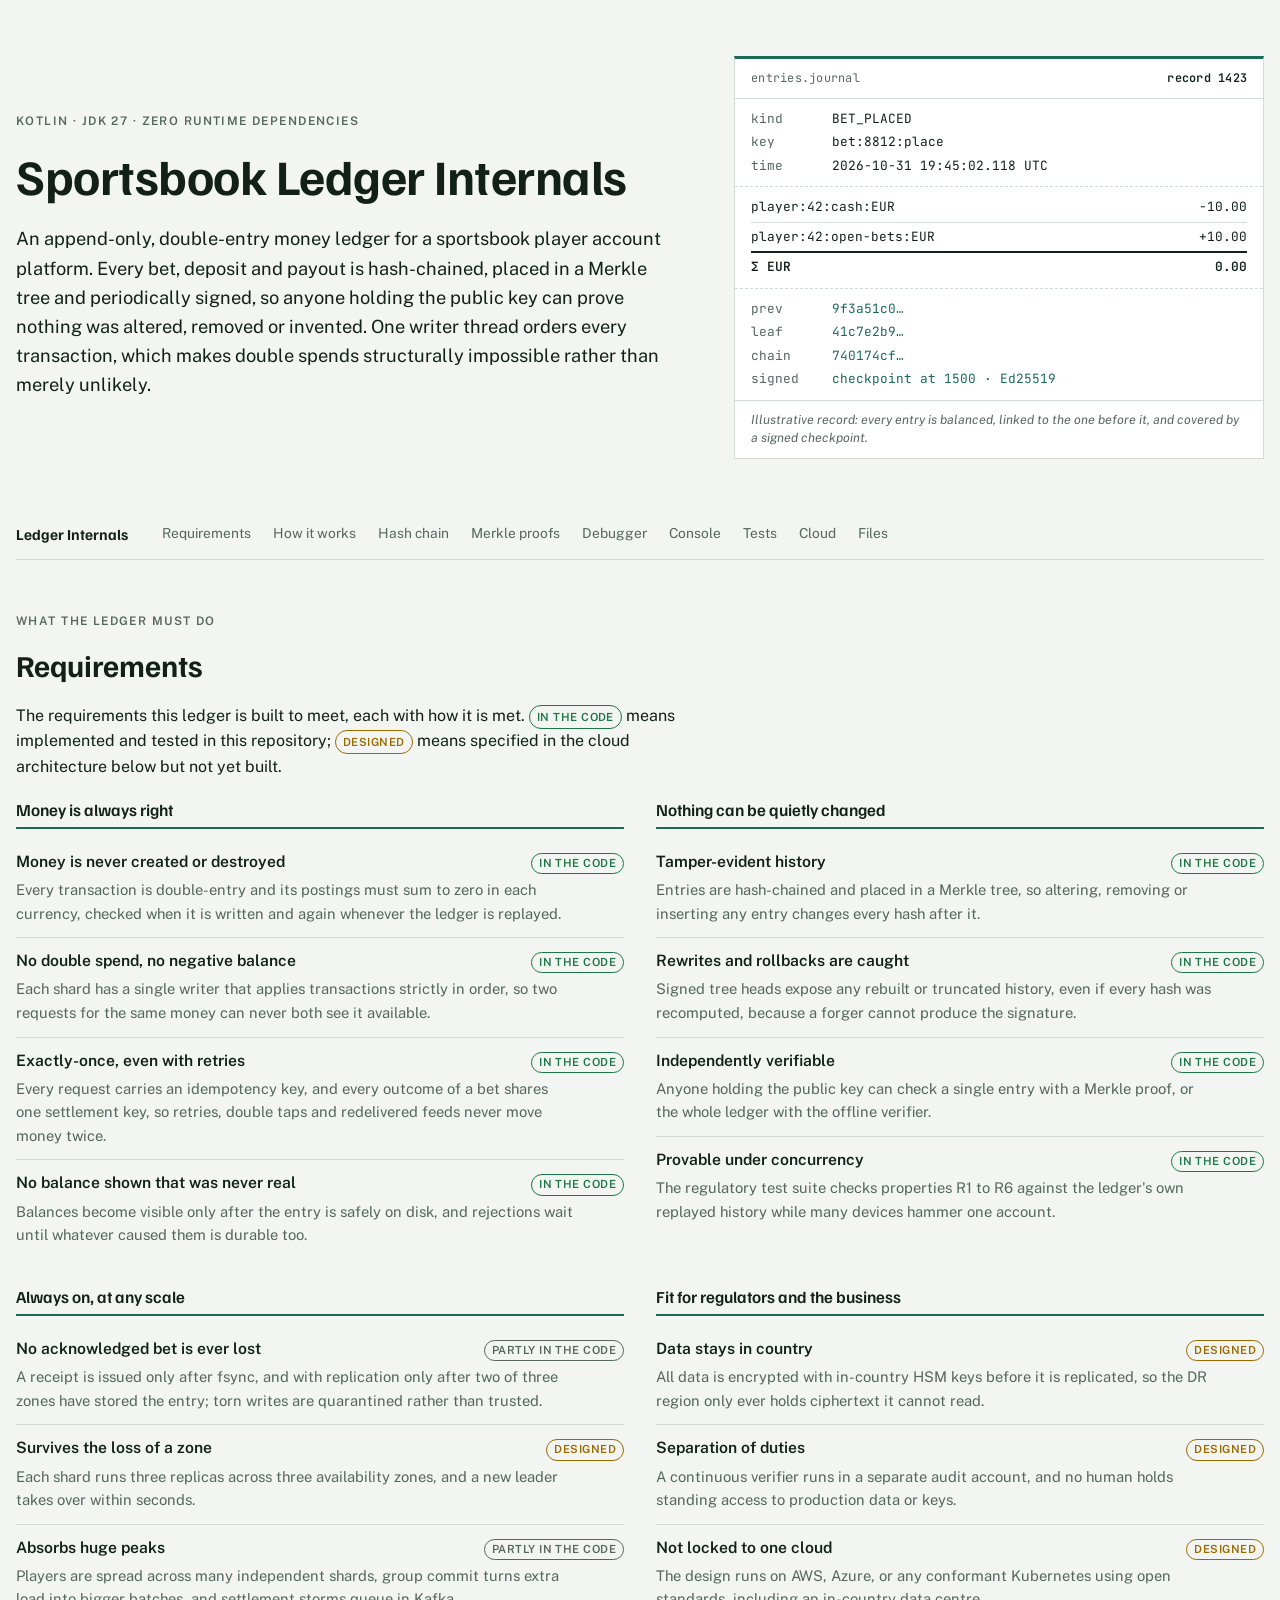
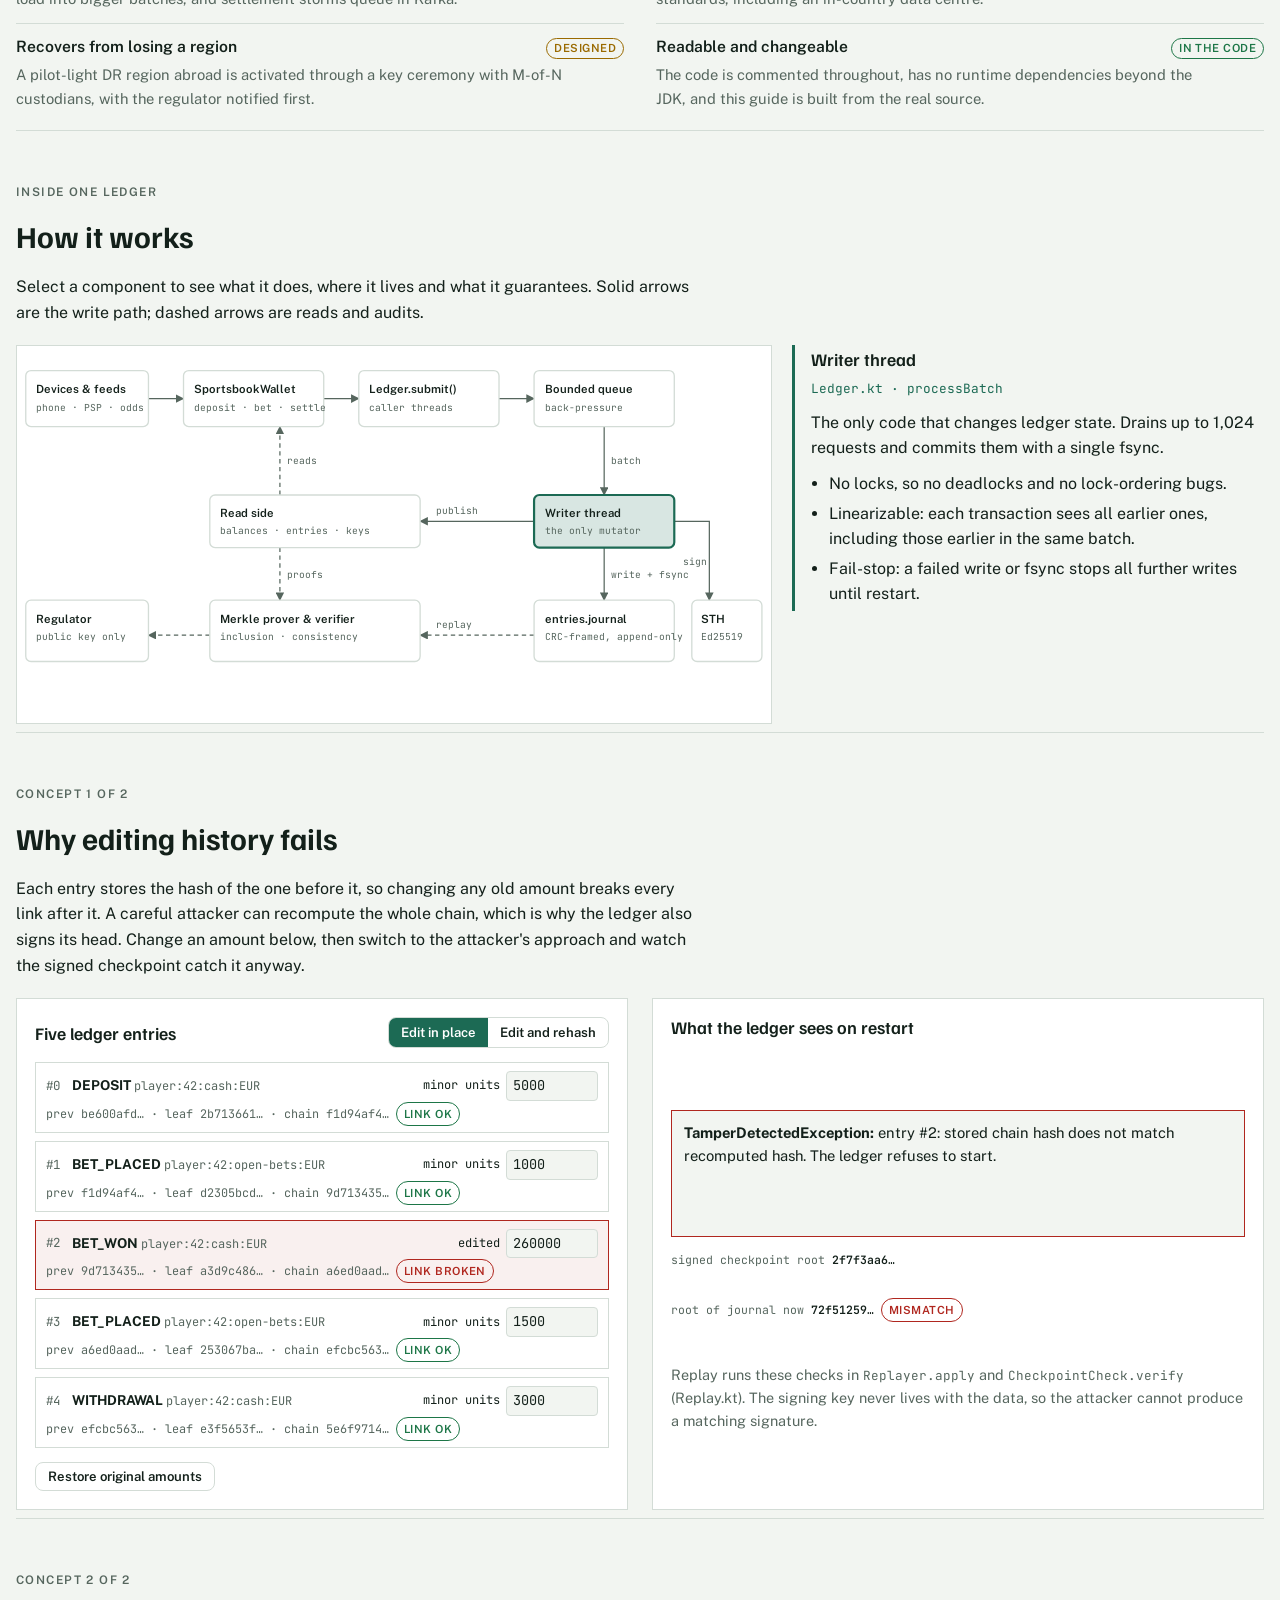
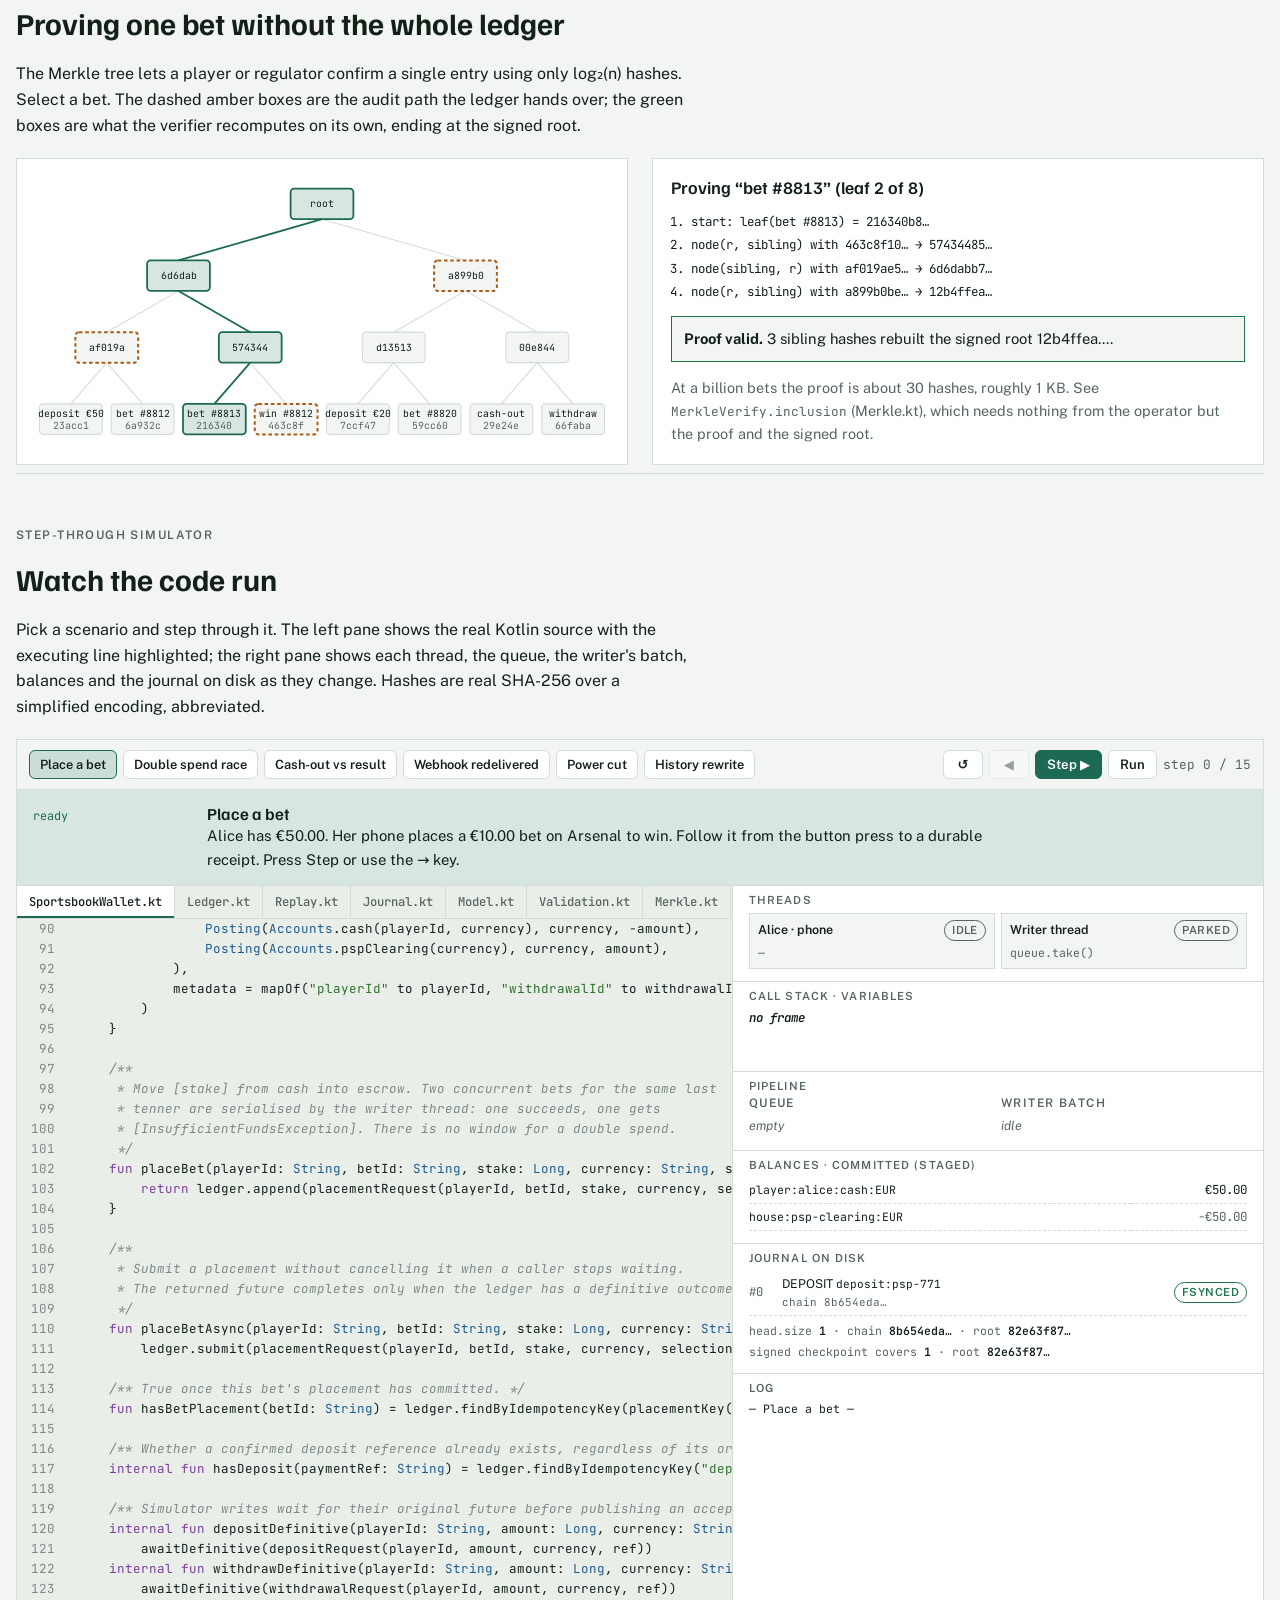
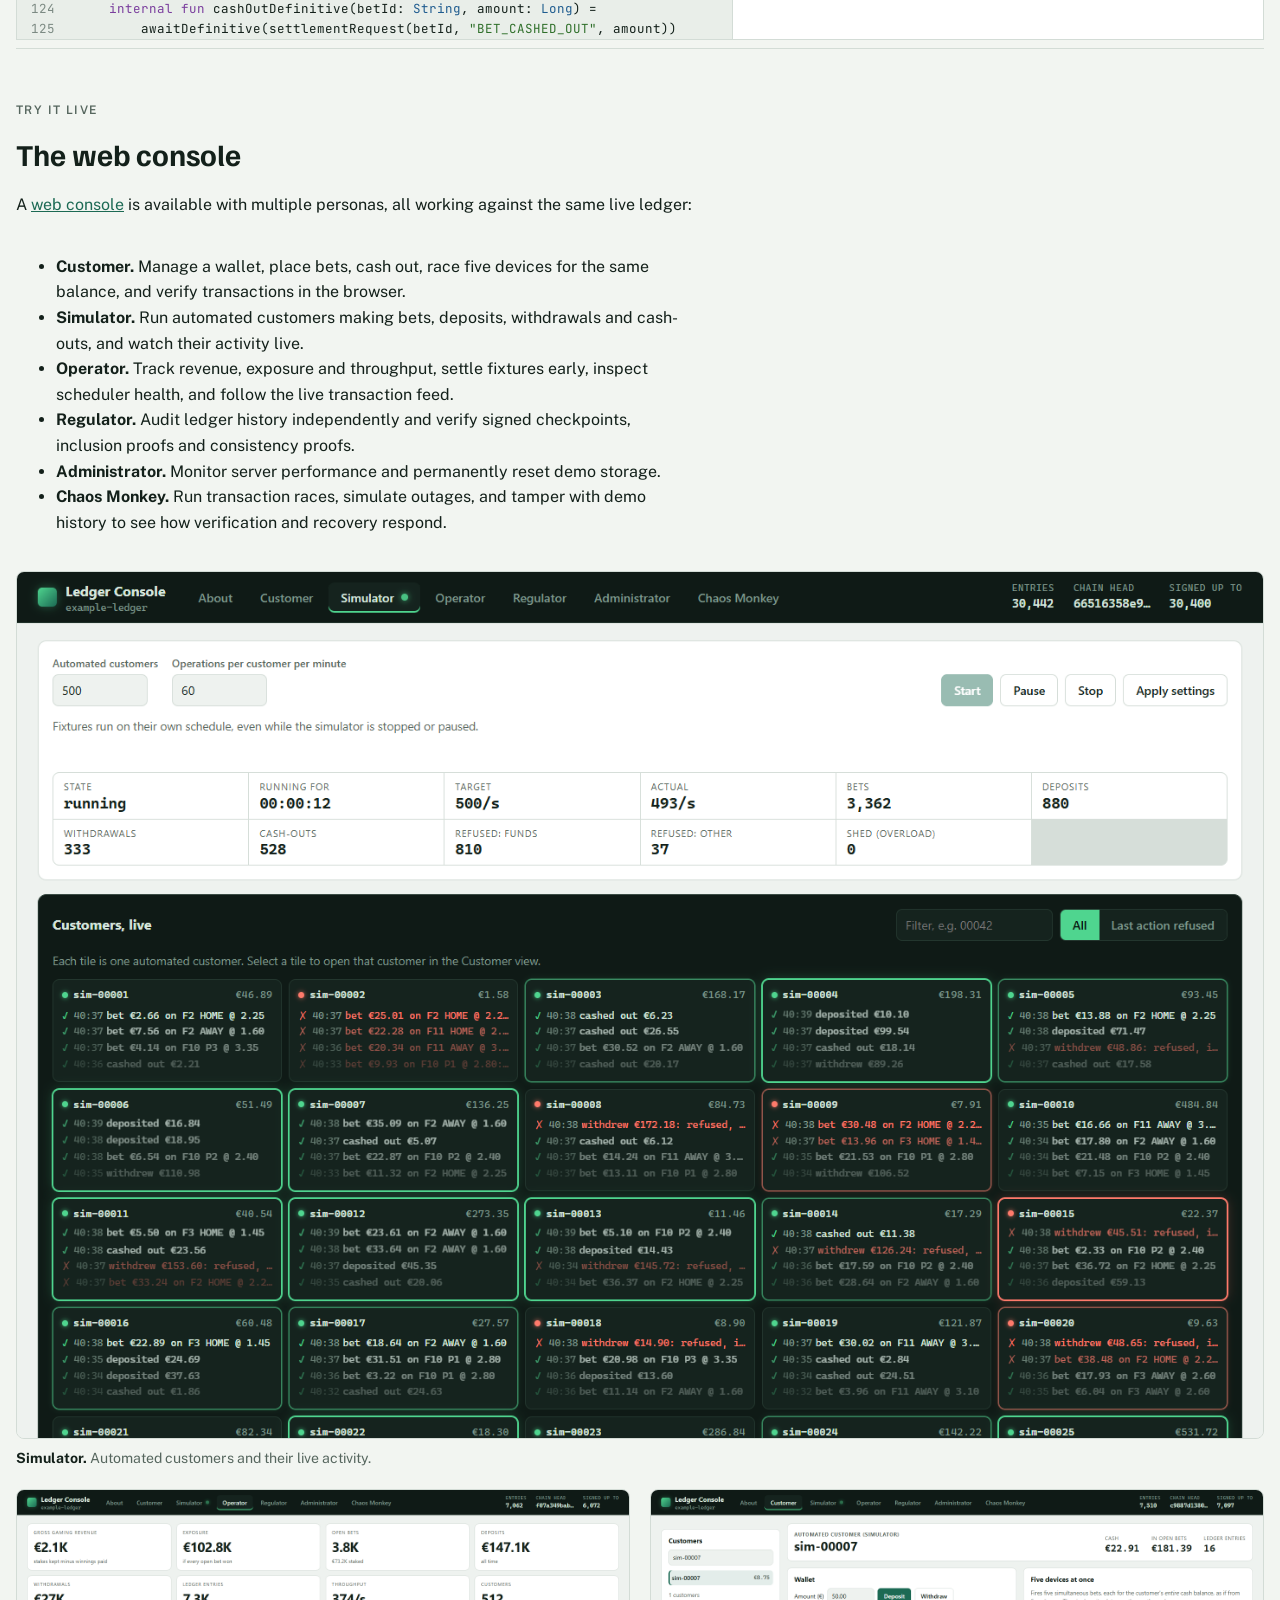
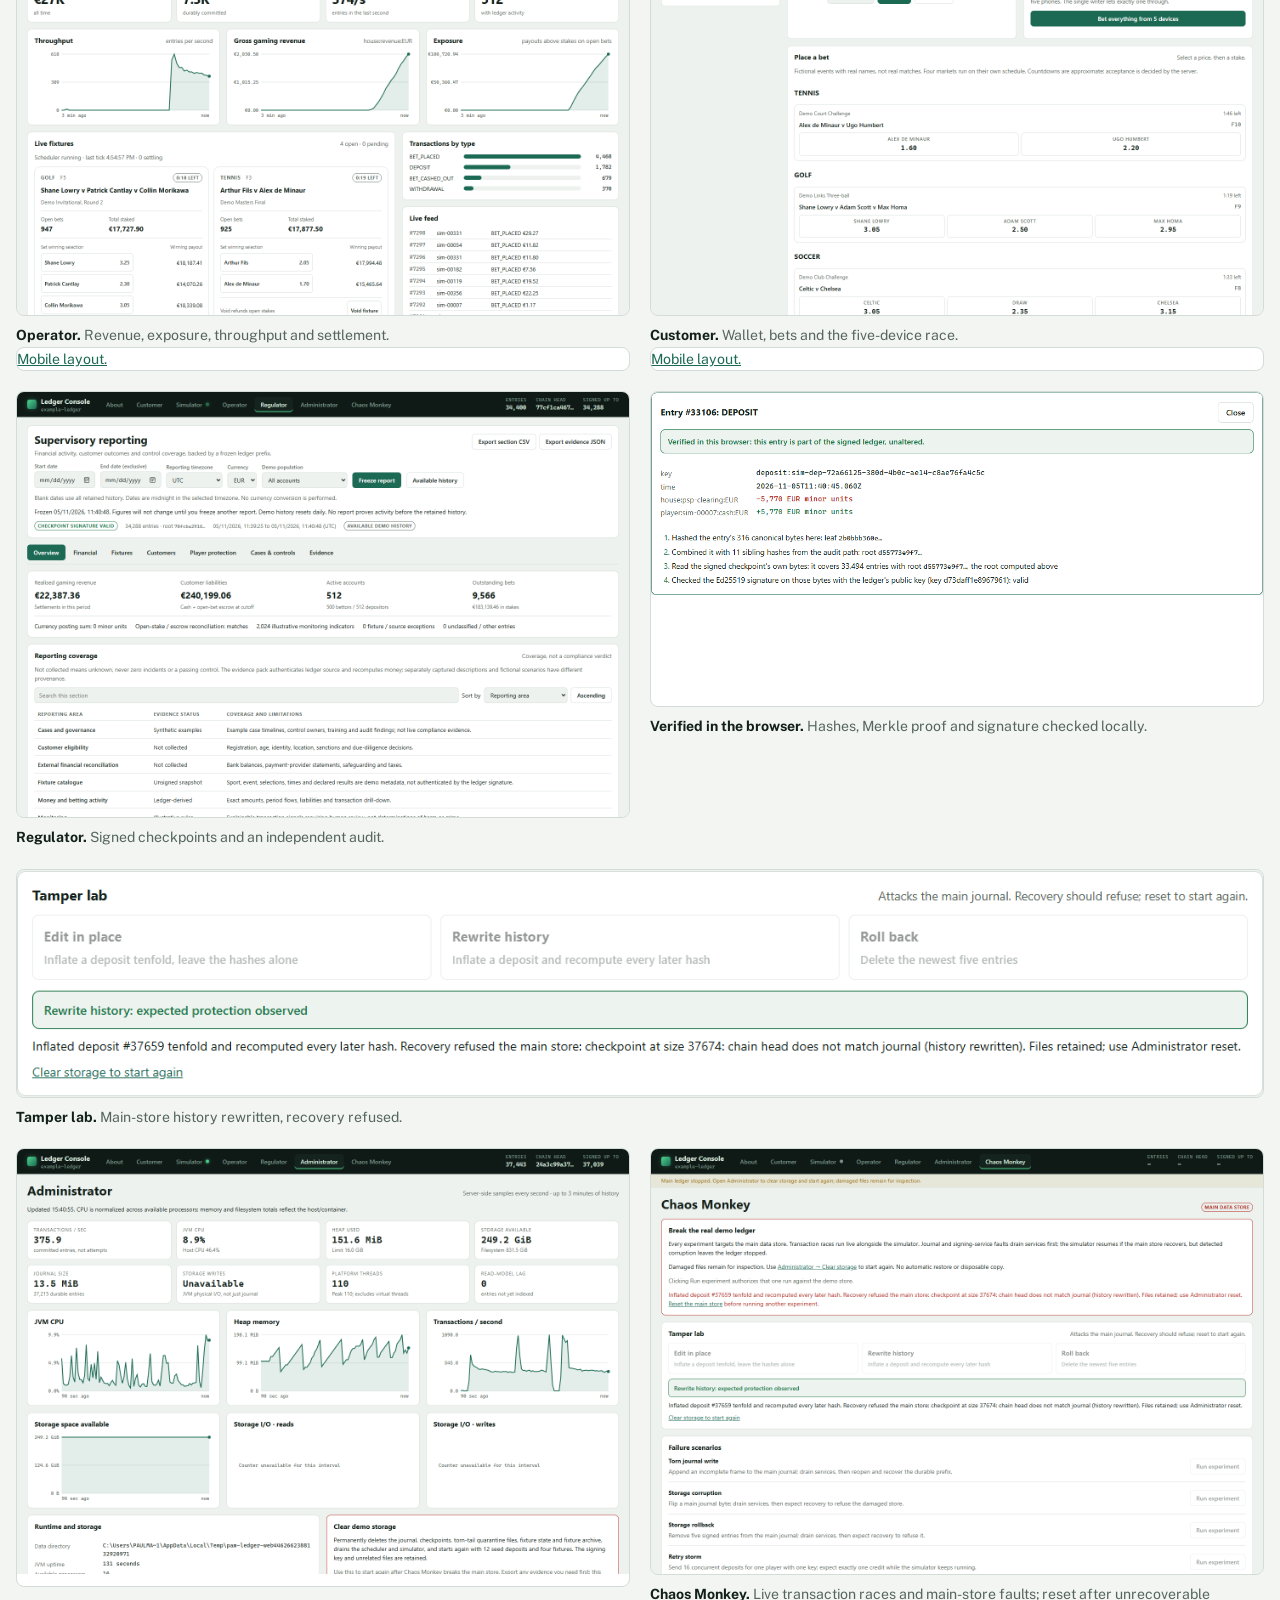
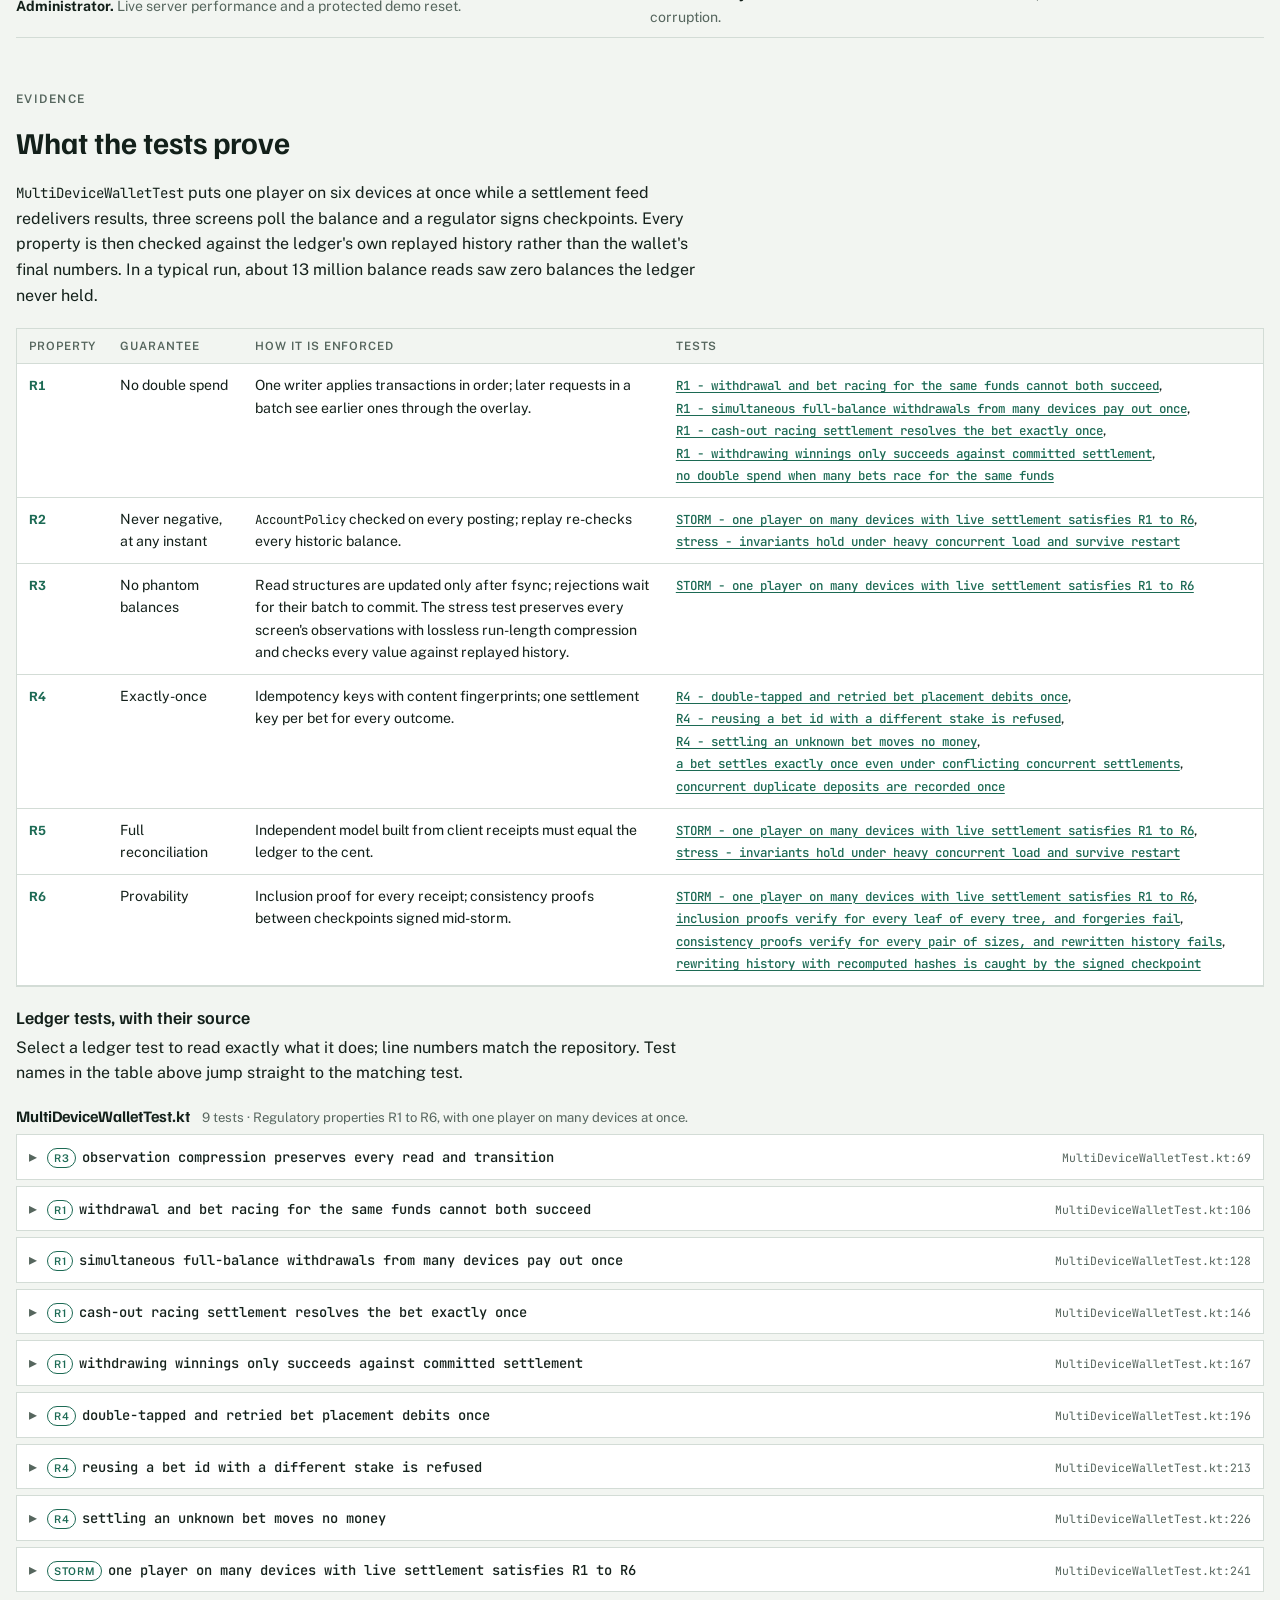
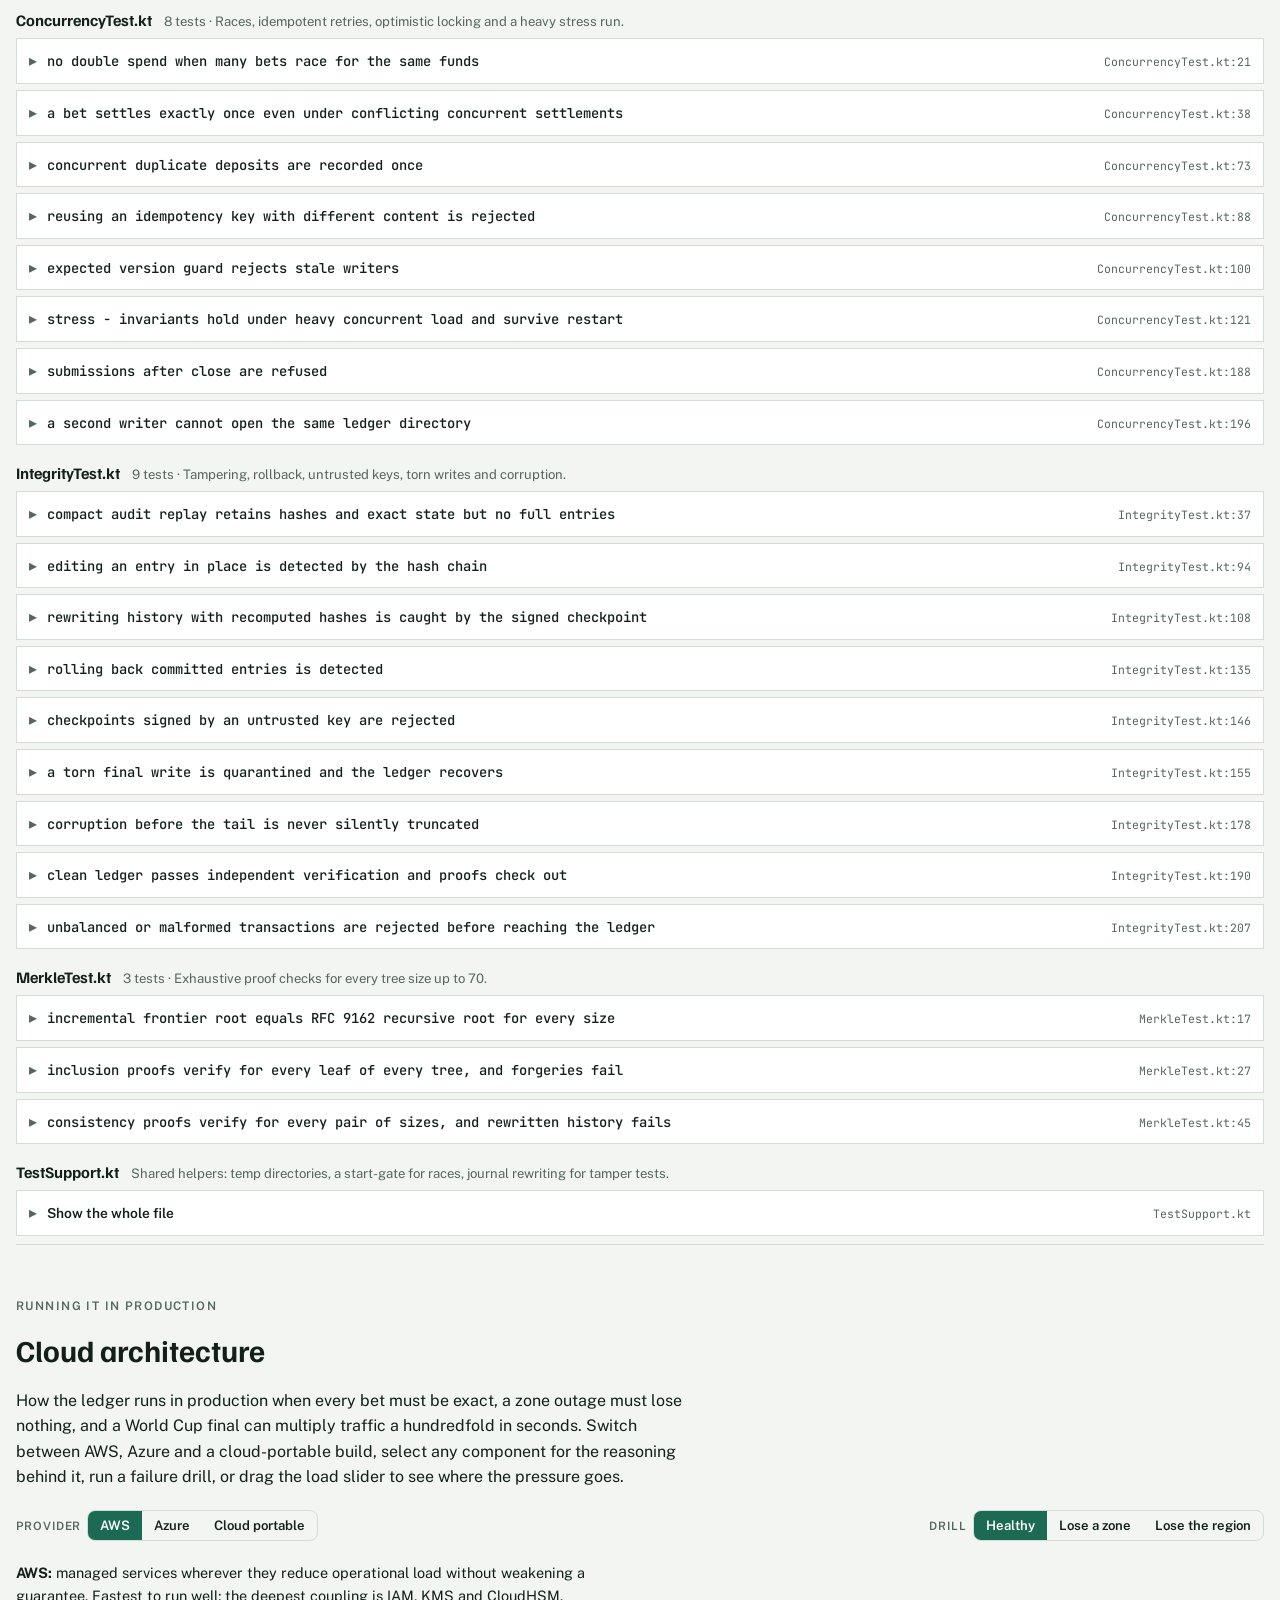
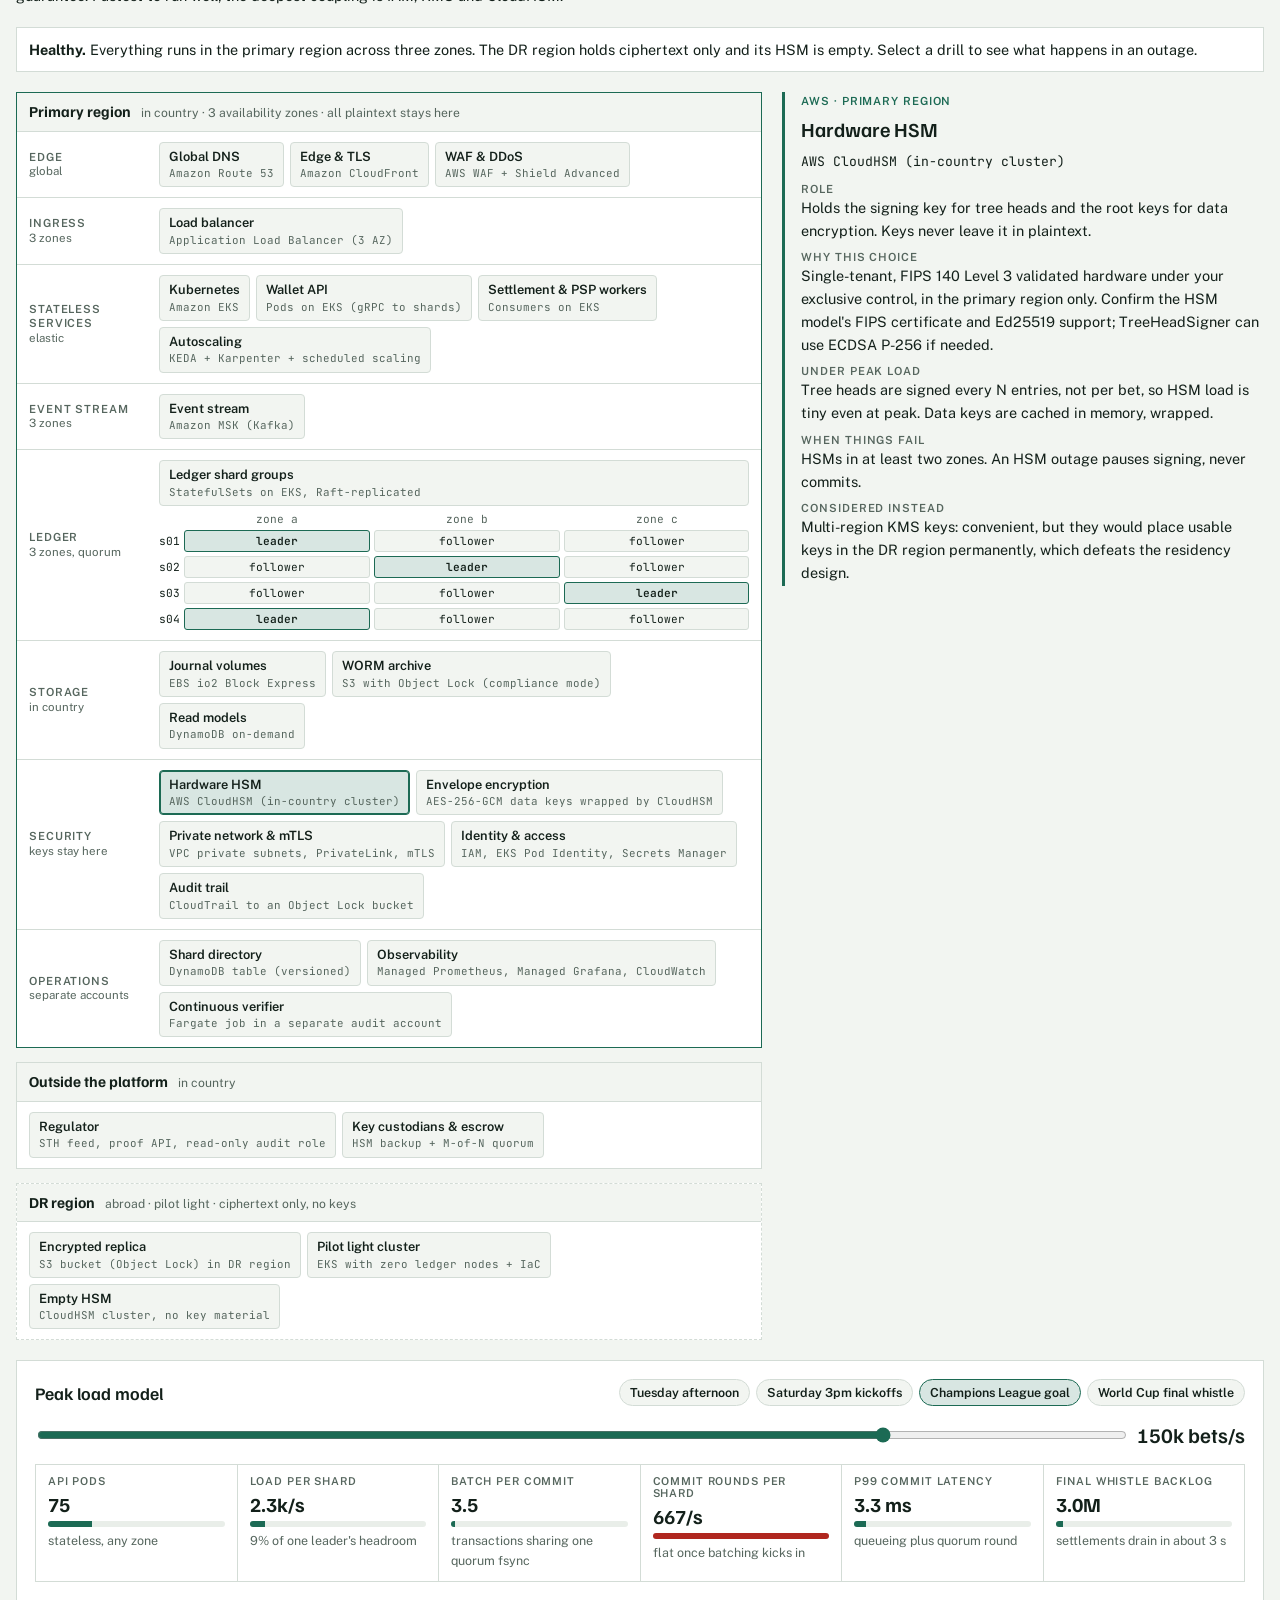
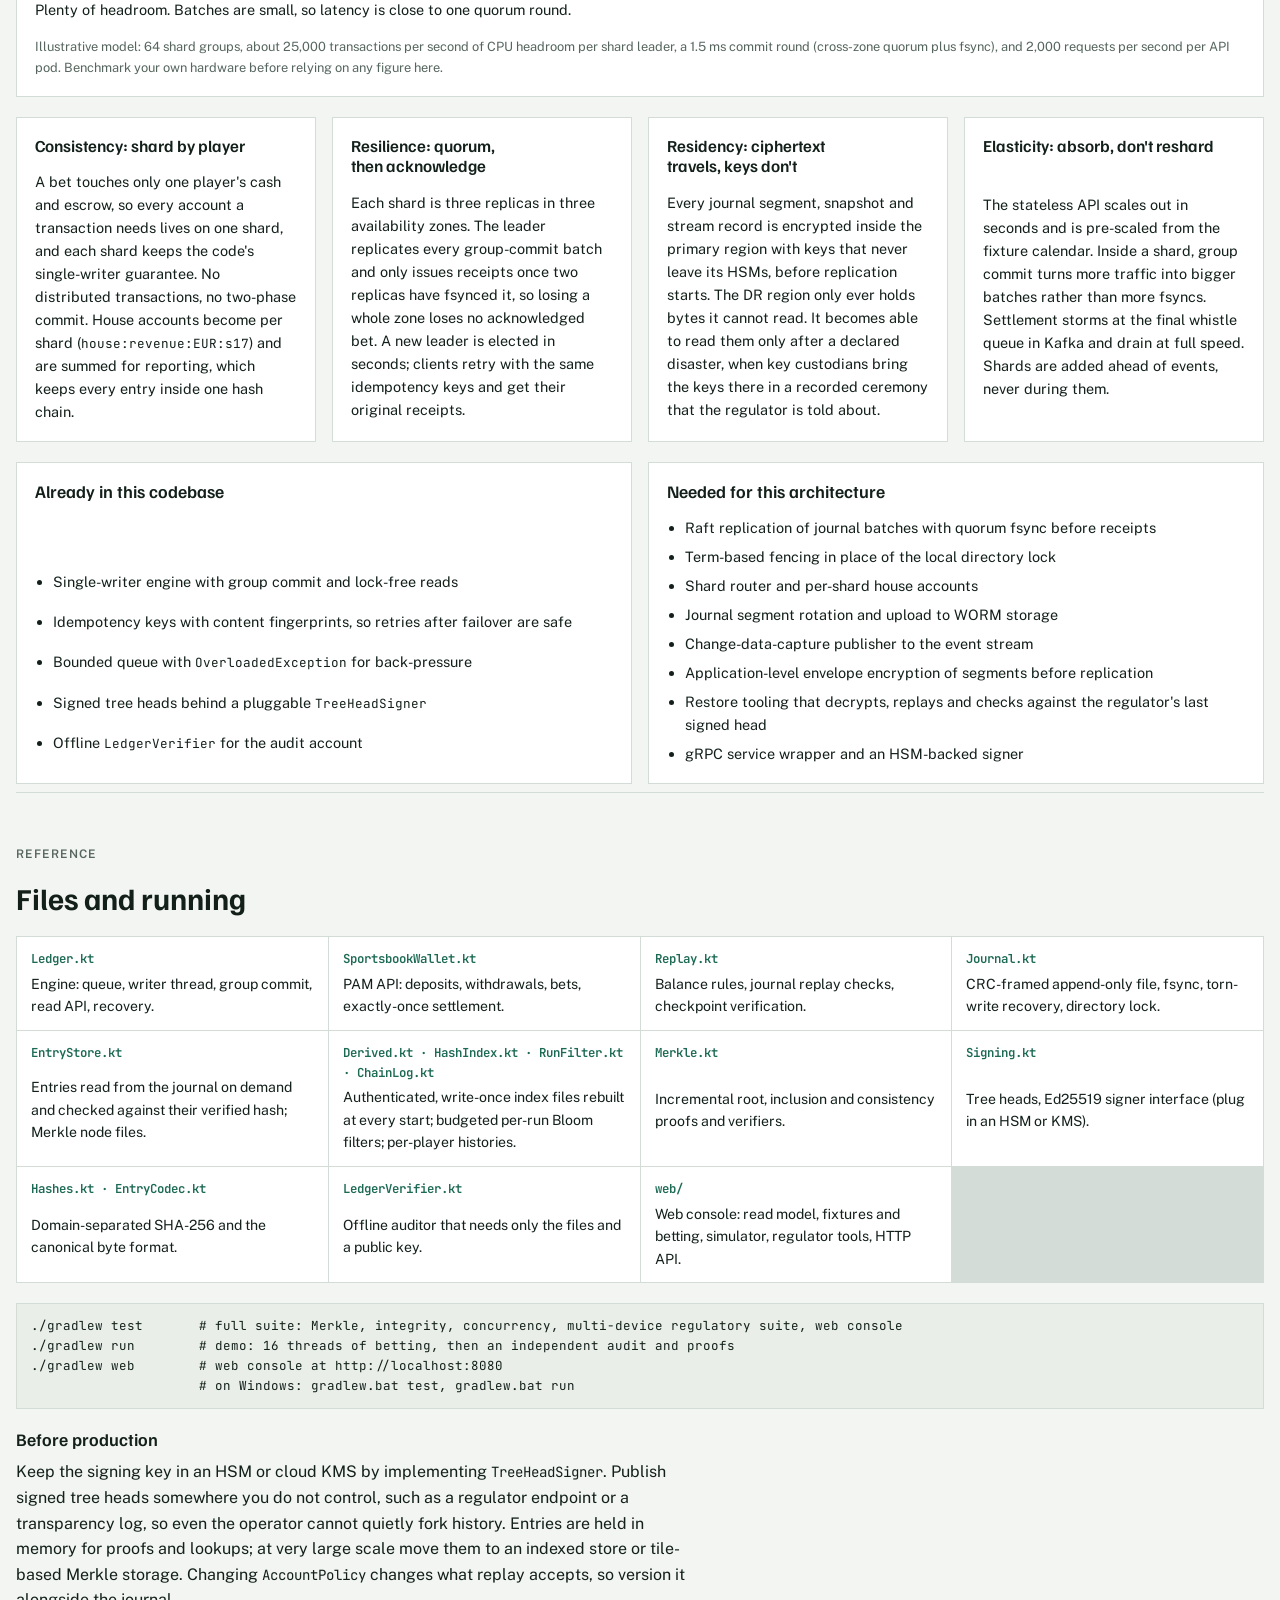
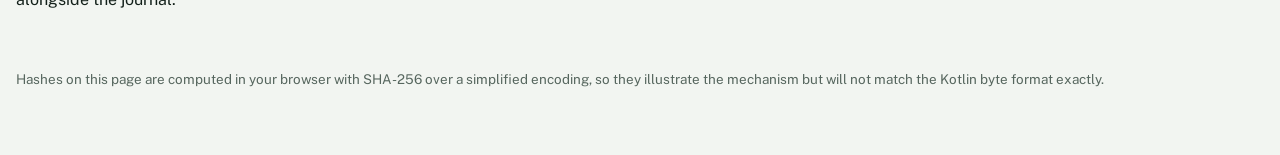
==== commit 5d6b9b9b: "Bound Bloom filter memory with authenticated per-run filters Replace history-sized filters with immu" ====
--- a/docs/index.html
+++ b/docs/index.html
@@ -683,7 +683,7 @@
     <div><code>Replay.kt</code><span>Balance rules, journal replay checks, checkpoint verification.</span></div>
     <div><code>Journal.kt</code><span>CRC-framed append-only file, fsync, torn-write recovery, directory lock.</span></div>
     <div><code>EntryStore.kt</code><span>Entries read from the journal on demand and checked against their verified hash; Merkle node files.</span></div>
-    <div><code>Derived.kt · HashIndex.kt · ChainLog.kt</code><span>Authenticated, write-once index files rebuilt at every start; idempotency index with a Bloom filter; per-player histories.</span></div>
+    <div><code>Derived.kt · HashIndex.kt · RunFilter.kt · ChainLog.kt</code><span>Authenticated, write-once index files rebuilt at every start; budgeted per-run Bloom filters; per-player histories.</span></div>
     <div><code>Merkle.kt</code><span>Incremental root, inclusion and consistency proofs and verifiers.</span></div>
     <div><code>Signing.kt</code><span>Tree heads, Ed25519 signer interface (plug in an HSM or KMS).</span></div>
     <div><code>Hashes.kt · EntryCodec.kt</code><span>Domain-separated SHA-256 and the canonical byte format.</span></div>
@@ -703,7 +703,7 @@
 </div>
 
 <script>
-const SOURCES = {"SportsbookWallet.kt": "package com.pam.ledger\n\nimport java.util.concurrent.CompletableFuture\nimport java.util.concurrent.CompletionException\n\n/*\n * ============================================================================\n *  SPORTSBOOK WALLET: the PAM-facing API on top of the generic ledger\n * ============================================================================\n *\n *  Chart of accounts (per currency):\n *\n *    player:{id}:cash:{CUR}        Withdrawable balance. Must stay >= 0.\n *    player:{id}:open-bets:{CUR}   Stakes held in escrow while a bet is open. >= 0.\n *    house:revenue:{CUR}           Operator's gross gaming revenue (wins minus losses).\n *    house:psp-clearing:{CUR}      Mirror of money in transit with payment providers.\n *\n *  Lifecycle of a bet, as ledger transactions:\n *\n *    placeBet   cash -stake                      open-bets +stake\n *    win        open-bets -stake   cash +payout  revenue -(payout - stake)\n *    loss       open-bets -stake                 revenue +stake\n *    void       open-bets -stake   cash +stake\n *    cash-out   open-bets -stake   cash +offer   revenue +(stake - offer)\n *\n *  EXACTLY-ONCE SETTLEMENT. Every way of resolving a bet uses the SAME\n *  idempotency key, `bet:{betId}:settle`. Therefore:\n *   - the settlement feed redelivering \"WON\" twice  -> second call is a harmless replay;\n *   - a race between \"WON\" and \"VOID\" (or a cash-out) -> exactly one wins, the\n *     other gets IdempotencyConflictException.\n *  No locks, no \"is it settled yet?\" check-then-act race. The ledger's\n *  idempotency index IS the guard.\n *\n *  Stakes, players and currencies for settlement are read back FROM THE LEDGER\n *  (the placement entry), never trusted from the caller, so a buggy settlement\n *  service cannot release more from escrow than was actually staked.\n *\n *  Re-settlement (a result changed after settlement) would be a NEW compensating\n *  transaction with its own key, e.g. `bet:{id}:resettle:{n}`. Entries are never edited.\n */\nclass SportsbookWallet(private val ledger: Ledger) {\n\n    object Accounts {\n        fun cash(playerId: String, currency: String) = AccountId(\"player:$playerId:cash:$currency\")\n        fun openBets(playerId: String, currency: String) = AccountId(\"player:$playerId:open-bets:$currency\")\n        fun revenue(currency: String) = AccountId(\"house:revenue:$currency\")\n        fun pspClearing(currency: String) = AccountId(\"house:psp-clearing:$currency\")\n    }\n\n    /** Credit a confirmed deposit. [paymentRef] is the PSP's unique id, so webhook redeliveries are no-ops. */\n    fun deposit(playerId: String, amount: Long, currency: String, paymentRef: String): Receipt {\n        return ledger.append(depositRequest(playerId, amount, currency, paymentRef))\n    }\n\n    private fun depositRequest(playerId: String, amount: Long, currency: String, paymentRef: String): TransactionRequest {\n        // Legacy retries must still reach the ledger's content fingerprint check.\n        if (!hasDeposit(paymentRef)) {\n            checkPlayer(playerId, currency)\n            require(paymentRef.isNotBlank()) { \"payment reference must not be blank\" }\n        }\n        require(amount > 0) { \"deposit must be positive\" }\n        return TransactionRequest(\n            idempotencyKey = \"deposit:$paymentRef\",\n            kind = \"DEPOSIT\",\n            postings = listOf(\n                Posting(Accounts.pspClearing(currency), currency, -amount),\n                Posting(Accounts.cash(playerId, currency), currency, amount),\n            ),\n            metadata = mapOf(\"playerId\" to playerId, \"paymentRef\" to paymentRef),\n        )\n    }\n\n    /** Debit a withdrawal. Fails with [InsufficientFundsException] rather than overdrawing. */\n    fun withdraw(playerId: String, amount: Long, currency: String, withdrawalId: String): Receipt {\n        return ledger.append(withdrawalRequest(playerId, amount, currency, withdrawalId))\n    }\n\n    private fun withdrawalRequest(playerId: String, amount: Long, currency: String, withdrawalId: String): TransactionRequest {\n        // Legacy retries must still reach the ledger's content fingerprint check.\n        if (ledger.findByIdempotencyKey(\"withdrawal:$withdrawalId\") == null) {\n            // Legacy cash accounts may be longer than new escrow-compatible player ids.\n            require(playerId.isNotEmpty()) { \"player id must not be empty\" }\n            require(withdrawalId.isNotBlank()) { \"withdrawal id must not be blank\" }\n        }\n        require(amount > 0) { \"withdrawal must be positive\" }\n        return TransactionRequest(\n            idempotencyKey = \"withdrawal:$withdrawalId\",\n            kind = \"WITHDRAWAL\",\n            postings = listOf(\n                Posting(Accounts.cash(playerId, currency), currency, -amount),\n                Posting(Accounts.pspClearing(currency), currency, amount),\n            ),\n            metadata = mapOf(\"playerId\" to playerId, \"withdrawalId\" to withdrawalId),\n        )\n    }\n\n    /**\n     * Move [stake] from cash into escrow. Two concurrent bets for the same last\n     * tenner are serialised by the writer thread: one succeeds, one gets\n     * [InsufficientFundsException]. There is no window for a double spend.\n     */\n    fun placeBet(playerId: String, betId: String, stake: Long, currency: String, selection: String = \"\"): Receipt {\n        return ledger.append(placementRequest(playerId, betId, stake, currency, selection))\n    }\n\n    /**\n     * Submit a placement without cancelling it when a caller stops waiting.\n     * The returned future completes only when the ledger has a definitive outcome.\n     */\n    fun placeBetAsync(playerId: String, betId: String, stake: Long, currency: String, selection: String = \"\") =\n        ledger.submit(placementRequest(playerId, betId, stake, currency, selection))\n\n    /** True once this bet's placement has committed. */\n    fun hasBetPlacement(betId: String) = ledger.findByIdempotencyKey(placementKey(betId)) != null\n\n    /** Whether a confirmed deposit reference already exists, regardless of its original amount. */\n    internal fun hasDeposit(paymentRef: String) = ledger.findByIdempotencyKey(\"deposit:$paymentRef\") != null\n\n    /** Simulator writes wait for their original future before publishing an accepted/refused event. */\n    internal fun depositDefinitive(playerId: String, amount: Long, currency: String, ref: String) =\n        awaitDefinitive(depositRequest(playerId, amount, currency, ref))\n    internal fun withdrawDefinitive(playerId: String, amount: Long, currency: String, ref: String) =\n        awaitDefinitive(withdrawalRequest(playerId, amount, currency, ref))\n    internal fun cashOutDefinitive(betId: String, amount: Long) =\n        awaitDefinitive(settlementRequest(betId, \"BET_CASHED_OUT\", amount))\n\n    private fun awaitDefinitive(request: TransactionRequest): Receipt = try {\n        ledger.submit(request).join()\n    } catch (e: CompletionException) {\n        throw (e.cause as? RuntimeException ?: e)\n    }\n\n    /** Bet won: return [payout] (stake included) to the player. */\n    fun settleWin(betId: String, payout: Long) = settle(betId, \"BET_WON\", payout)\n\n    /** Bet lost: the stake goes to the house. */\n    fun settleLoss(betId: String) = settle(betId, \"BET_LOST\", 0)\n\n    /** Bet voided (e.g. event abandoned): refund the stake exactly. */\n    fun voidBet(betId: String): Receipt = settle(betId, \"BET_VOIDED\", placement(betId).stake)\n\n    /** Player accepted a cash-out offer of [amount]. */\n    fun cashOut(betId: String, amount: Long) = settle(betId, \"BET_CASHED_OUT\", amount)\n\n    /** Submit a cash-out whose definitive future survives a caller's timeout. */\n    fun cashOutAsync(betId: String, amount: Long) =\n        ledger.submit(settlementRequest(betId, \"BET_CASHED_OUT\", amount))\n\n    fun cashBalance(playerId: String, currency: String) = ledger.balance(Accounts.cash(playerId, currency))\n    fun openBetsBalance(playerId: String, currency: String) = ledger.balance(Accounts.openBets(playerId, currency))\n\n    /** True once the bet has been resolved in any way. */\n    fun isSettled(betId: String) = ledger.findByIdempotencyKey(settlementKey(betId)) != null\n\n    // ---------------------------------------------------------------------\n\n    private fun settle(betId: String, kind: String, payout: Long): Receipt = ledger.append(settlementRequest(betId, kind, payout))\n\n    private fun settlementRequest(betId: String, kind: String, payout: Long): TransactionRequest {\n        require(payout >= 0) { \"payout cannot be negative\" }\n        val p = placement(betId)\n        val cur = p.currency\n        // Revenue change = what the house keeps. Negative when the player wins more than they staked.\n        val houseDelta = Math.subtractExact(p.stake, payout)\n        val postings = buildList {\n            add(Posting(Accounts.openBets(p.playerId, cur), cur, -p.stake)) // release escrow\n            if (payout > 0) add(Posting(Accounts.cash(p.playerId, cur), cur, payout))\n            if (houseDelta != 0L) add(Posting(Accounts.revenue(cur), cur, houseDelta))\n        }\n        return TransactionRequest(\n            idempotencyKey = settlementKey(betId), // ONE key for every outcome: exactly-once\n            kind = kind,\n            postings = postings,\n            metadata = mapOf(\"betId\" to betId, \"playerId\" to p.playerId, \"placementSeq\" to p.seq.toString()),\n        )\n    }\n\n    private data class Placement(val seq: Long, val playerId: String, val stake: Long, val currency: String)\n\n    private fun placementRequest(playerId: String, betId: String, stake: Long, currency: String, selection: String): TransactionRequest {\n        if (!hasBetPlacement(betId)) {\n            checkPlayer(playerId, currency)\n            // Admission must leave room for the longer settlement key, not just placement.\n            require(betId.isNotBlank() && betId.length <= Validation.MAX_KEY_LENGTH - settlementKey(\"\").length) {\n                \"bet id must be 1..${Validation.MAX_KEY_LENGTH - settlementKey(\"\").length} chars\"\n            }\n        }\n        require(stake > 0) { \"stake must be positive\" }\n        return TransactionRequest(\n            idempotencyKey = placementKey(betId),\n            kind = \"BET_PLACED\",\n            postings = listOf(\n                Posting(Accounts.cash(playerId, currency), currency, -stake),\n                Posting(Accounts.openBets(playerId, currency), currency, stake),\n            ),\n            metadata = buildMap {\n                put(\"betId\", betId)\n                put(\"playerId\", playerId)\n                if (selection.isNotEmpty()) put(\"selection\", selection)\n            },\n        )\n    }\n\n    /** Reconstruct the bet from its placement entry, the single source of truth. */\n    private fun placement(betId: String): Placement {\n        val sealed = ledger.findByIdempotencyKey(placementKey(betId)) ?: throw NotFoundException(\"bet $betId was never placed\")\n        val e = sealed.entry\n        val playerId = e.metadata[\"playerId\"] ?: throw TamperDetectedException(\"placement of $betId has no playerId\")\n        val escrow = e.postings.single { it.amount > 0 && it.account.value.startsWith(\"player:$playerId:open-bets:\") }\n        return Placement(e.seq, playerId, escrow.amount, escrow.currency)\n    }\n\n    private fun placementKey(betId: String) = \"bet:$betId:place\"\n    private fun settlementKey(betId: String) = \"bet:$betId:settle\"\n\n    private fun checkPlayer(playerId: String, currency: String) {\n        require(playerId.isNotEmpty()) { \"player id must not be empty\" }\n        // A deposit must not create an account whose longer escrow id cannot be used.\n        Accounts.openBets(playerId, currency)\n    }\n}\n", "Ledger.kt": "package com.pam.ledger\n\nimport java.nio.file.Files\nimport java.nio.file.Path\nimport java.security.PublicKey\nimport java.time.Clock\nimport java.time.Duration\nimport java.util.UUID\nimport java.util.concurrent.ArrayBlockingQueue\nimport java.util.concurrent.CompletableFuture\nimport java.util.concurrent.CompletionException\nimport java.util.concurrent.ConcurrentHashMap\nimport java.util.concurrent.ExecutionException\nimport java.util.concurrent.Executor\nimport java.util.concurrent.ForkJoinPool\nimport java.util.concurrent.TimeUnit\nimport java.util.concurrent.TimeoutException\nimport java.util.concurrent.atomic.AtomicBoolean\nimport java.util.concurrent.atomic.AtomicReference\n\n/*\n * ============================================================================\n *  THE LEDGER ENGINE: single writer, group commit, lock-free reads\n * ============================================================================\n *\n *  CONCURRENCY MODEL\n *\n *    many caller threads                 ONE writer thread\n *    \u2500\u2500\u2500\u2500\u2500\u2500\u2500\u2500\u2500\u2500\u2500\u2500\u2500\u2500\u2500\u2500\u2500\u2500\u2500                 \u2500\u2500\u2500\u2500\u2500\u2500\u2500\u2500\u2500\u2500\u2500\u2500\u2500\u2500\u2500\u2500\u2500\u2500\u2500\u2500\u2500\u2500\u2500\u2500\u2500\u2500\u2500\u2500\u2500\u2500\u2500\u2500\u2500\u2500\u2500\u2500\u2500\n *    submit(req) \u2500\u2500\u2510                     loop:\n *    submit(req) \u2500\u2500\u253c\u2500\u2500\u25ba bounded queue \u2500\u2500\u25ba  1. take a batch (up to maxBatchSize)\n *    submit(req) \u2500\u2500\u2518    (back-pressure)    2. validate each request in order\n *                                          3. assign seq, timestamp, hashes\n *                                          4. write batch + ONE fsync\n *                                          5. publish new state to readers\n *                                          6. complete the callers' futures\n *\n *  Why a single writer instead of locks?\n *\n *   - There is no lock to forget, no lock ORDER to get wrong, hence no deadlocks.\n *   - Every transaction sees the effects of every earlier one: the ledger is\n *     LINEARIZABLE by construction. A double-spend race becomes impossible,\n *     because two bets for the last \u00a310 are checked one after the other.\n *   - A hash chain is inherently sequential (each entry embeds the previous\n *     hash), so parallel writers would have to serialise anyway.\n *   - Throughput comes from GROUP COMMIT: the expensive fsync is shared by the\n *     whole batch. Under load, batches grow and the cost per transaction falls.\n *\n *  Readers never block the writer and never see uncommitted data: the writer\n *  updates the read-side structures only AFTER fsync succeeds.\n *\n *  FAILURE MODEL: fail-stop. If a disk write or fsync fails we cannot know what\n *  reached the platter, so the engine refuses all further writes. Restarting\n *  re-derives truth from disk; clients retry with the same idempotency keys.\n */\n\n/**\n * @property directory Folder holding the journal files. One ledger per folder.\n * @property ledgerId Name baked into the genesis hash and every checkpoint.\n * @property signer Signs checkpoints. Back it with an HSM/KMS in production.\n * @property trustedKeys Public keys accepted for existing checkpoints (allows key rotation).\n * @property queueCapacity Maximum queued submissions before back-pressure applies.\n * @property maxBatchSize Most transactions committed by one fsync.\n * @property submitTimeout How long submit() waits for queue space before [OverloadedException].\n * @property checkpointEvery Sign a checkpoint automatically every N entries.\n * @property completionExecutor Runs callers' future callbacks, so slow user code never stalls the writer.\n * @property entryCacheSize How many recently used entries stay decoded in memory. Every other\n *   entry is read back from the journal, and checked against its verified hash, on demand.\n * @property derivedDirectory Where derived index files go (default: `derived` inside [directory]).\n *   They are emptied and rebuilt on every start and are never trusted across restarts. Putting\n *   them on a different device keeps their writes away from the journal's fsync.\n * @property derivedCachePages How many 4 KiB pages of derived files stay in memory.\n * @property indexFlushSize Idempotency keys held in memory before they are written to a sorted file.\n * @property bloomBitsPerKey Size of the in-memory filter that answers \"this key is new\" without a\n *   disk read. Ten bits gives about one false alarm in a hundred; each costs one index search.\n */\ndata class LedgerConfig(\n    val directory: Path,\n    val ledgerId: String,\n    val signer: TreeHeadSigner,\n    val trustedKeys: List<PublicKey> = listOf(signer.publicKey),\n    val accountPolicy: AccountPolicy = AccountPolicy.PLAYER_ACCOUNTS_NON_NEGATIVE,\n    val queueCapacity: Int = 65_536,\n    val maxBatchSize: Int = 1_024,\n    val submitTimeout: Duration = Duration.ofSeconds(2),\n    val checkpointEvery: Long = 10_000,\n    val clock: Clock = Clock.systemUTC(),\n    val completionExecutor: Executor = ForkJoinPool.commonPool(),\n    val entryCacheSize: Int = 16_384,\n    val derivedDirectory: Path? = null,\n    val derivedCachePages: Int = 16_384,\n    val indexFlushSize: Int = 65_536,\n    val bloomBitsPerKey: Int = 10,\n) {\n    init {\n        require(ledgerId.isNotBlank()) { \"ledgerId required\" }\n        require(queueCapacity > 0 && maxBatchSize > 0 && checkpointEvery > 0 && entryCacheSize > 0)\n        require(derivedCachePages > 0 && indexFlushSize > 0 && bloomBitsPerKey in 1..64)\n    }\n}\n\n/** What recovery found when the ledger was opened. */\ndata class RecoveryReport(\n    val entriesReplayed: Int,\n    val checkpointsVerified: Int,\n    val tornBytesQuarantined: Long,\n)\n\nclass Ledger private constructor(\n    private val config: LedgerConfig,\n    private val dirLock: DirectoryLock,\n    private val entryJournal: Journal,\n    private val checkpointJournal: Journal,\n    recovered: Replayer,\n    // Derived index files: rebuilt by the recovery that just ran, authenticated page by page.\n    internal val derived: DerivedStorage,\n    // History itself stays in the journal. The store knows where each entry starts and its verified\n    // leaf hash, reads entries back on demand, and reports any that no longer match their hash.\n    private val entries: EntryStore,\n    // Hashes of committed idempotency keys, mostly on disk behind an in-memory Bloom filter.\n    // A match is only a candidate until the entry's own key agrees.\n    private val idempotency: HashIndex,\n    alarm: AtomicReference<(Throwable) -> Unit>,\n    // The prover recovery used to verify checkpoints. Its cache of completed subtrees is\n    // already warm, so the first proof after a restart does not rehash the whole tree.\n    private val prover: MerkleProver,\n    recoveredCheckpoint: SignedTreeHead?,\n    val recoveryReport: RecoveryReport,\n) : AutoCloseable {\n\n    // ---- State shared with readers. Written ONLY by the writer thread, after fsync. ----\n    private val accounts = ConcurrentHashMap<AccountId, AccountState>(recovered.accounts)\n    @Volatile private var headRef: LedgerHead = recovered.head()\n    @Volatile private var latestCheckpoint: SignedTreeHead? = recoveredCheckpoint\n\n    // ---- State owned EXCLUSIVELY by the writer thread. No other thread touches these. ----\n    private val frontier = recovered.frontier\n    private val entryStrings = recovered.entryStrings\n\n    // ---- Lifecycle ----\n    @Volatile private var failure: Throwable? = null\n    private val closed = AtomicBoolean(false)\n    @Volatile private var writerDone = false\n    private val queue = ArrayBlockingQueue<Command>(config.queueCapacity)\n\n    init {\n        // A reader that finds the journal or an index changed underneath us, or index maintenance\n        // that fails, stops the ledger: it can no longer prove its history or its decisions.\n        alarm.set { failStop(it) }\n        // Recovery is over. From here the writer thread adds keys, and it never waits for index maintenance.\n        idempotency.mayWait = false\n    }\n    private val writer = Thread(::runWriter, \"pam-ledger-writer-${config.ledgerId}\").apply { isDaemon = true }\n\n    /** Messages to the writer thread. */\n    private sealed interface Command\n    private class Submit(val request: TransactionRequest, val fingerprint: Digest, val keyHash: Long, val future: CompletableFuture<Receipt>) : Command\n    private class CheckpointRequest(val future: CompletableFuture<SignedTreeHead>) : Command\n    private data object Shutdown : Command\n\n    /** A transaction that passed validation and awaits the batch fsync. */\n    private class Staged(val sealed: SealedEntry, val fingerprint: Digest, val keyHash: Long, val future: CompletableFuture<Receipt>) {\n        val duplicates = ArrayList<CompletableFuture<Receipt>>(0) // same key submitted twice in one batch\n    }\n\n    // =========================================================================\n    //  WRITE API (any thread)\n    // =========================================================================\n\n    /**\n     * Queue [request] for commit. The future completes with a [Receipt] once the\n     * entry is durable, or fails with a [LedgerException].\n     *\n     * Safe to call from any number of threads. Never blocks longer than\n     * [LedgerConfig.submitTimeout] (that is the back-pressure).\n     */\n    fun submit(request: TransactionRequest): CompletableFuture<Receipt> {\n        failure?.let { return CompletableFuture.failedFuture(LedgerFailedException(it)) }\n        if (closed.get()) return CompletableFuture.failedFuture(LedgerClosedException())\n\n        // Hash the request on the CALLER's thread to keep work off the writer.\n        val fingerprint = EntryCodec.requestFingerprint(request.kind, request.postings, request.metadata)\n        val keyHash = KeyIndex.hashOf(request.idempotencyKey)\n        // If this key may already be committed, the writer will have to search the on-disk index and\n        // read the entry. Do that here first, so the pages are in memory by the time the writer asks\n        // and a slow disk delays this caller, not every transaction behind it. The writer still decides.\n        if (idempotency.mightContain(keyHash)) runCatching { committed(request.idempotencyKey, keyHash) }\n        val internal = CompletableFuture<Receipt>()\n        val cmd = Submit(request, fingerprint, keyHash, internal)\n        if (!queue.offer(cmd, config.submitTimeout.toNanos(), TimeUnit.NANOSECONDS)) {\n            return CompletableFuture.failedFuture(OverloadedException())\n        }\n        // Race guard: if close() finished draining just before our offer landed,\n        // nobody would ever complete this future. Take it back and fail it.\n        if (writerDone && queue.remove(cmd)) internal.completeExceptionally(LedgerClosedException())\n\n        // Hand the caller a DERIVED future whose callbacks run on the completion\n        // executor. Otherwise a caller's thenApply{} could run on (and stall) the\n        // writer thread. It also means a caller cancelling their future cannot\n        // cancel the commit itself.\n        return internal.whenCompleteAsync({ _, _ -> }, config.completionExecutor)\n    }\n\n    /**\n     * Blocking convenience wrapper around [submit]. Throws the underlying\n     * [LedgerException] directly. If [timeout] elapses, throws\n     * [OutcomeUnknownException]: retry with the same key to learn the outcome.\n     */\n    fun append(request: TransactionRequest, timeout: Duration = Duration.ofSeconds(30)): Receipt = try {\n        submit(request).get(timeout.toNanos(), TimeUnit.NANOSECONDS)\n    } catch (e: ExecutionException) {\n        throw unwrap(e)\n    } catch (e: CompletionException) {\n        throw unwrap(e)\n    } catch (e: TimeoutException) {\n        throw OutcomeUnknownException(request.idempotencyKey)\n    }\n\n    /** Sign and persist a checkpoint of the current head, sequenced with the writes. */\n    fun checkpoint(): SignedTreeHead {\n        failure?.let { throw LedgerFailedException(it) }\n        if (closed.get()) throw LedgerClosedException()\n        val f = CompletableFuture<SignedTreeHead>()\n        val cmd = CheckpointRequest(f)\n        queue.put(cmd)\n        if (writerDone && queue.remove(cmd)) throw LedgerClosedException()\n        return try { f.get() } catch (e: ExecutionException) { throw unwrap(e) }\n    }\n\n    // =========================================================================\n    //  READ API (any thread, lock-free, only ever sees committed data)\n    // =========================================================================\n\n    fun head(): LedgerHead = headRef\n    fun latestCheckpoint(): SignedTreeHead? = latestCheckpoint\n    fun balance(account: AccountId): Long = accounts[account]?.balance ?: 0L\n    fun account(account: AccountId): AccountState? = accounts[account]\n    val publicKey: PublicKey get() = config.signer.publicKey\n    internal val indexFlushSize: Int get() = config.indexFlushSize\n    val isFailed: Boolean get() = failure != null\n\n    /**\n     * Entry number [seq]. Recent entries come from memory; older ones are read from the\n     * journal and checked against the hash verified at startup. Throws\n     * [TamperDetectedException] (and stops the ledger) if the bytes on disk have changed,\n     * or [EntryUnreadableException] if they could not be read.\n     */\n    fun entry(seq: Long): SealedEntry = entries[seq]\n\n    /**\n     * Visit entries [from] (inclusive) to [until] (exclusive) in order, verified like [entry].\n     * Use this for long ranges such as reports: it does not displace recently used entries.\n     */\n    fun scan(from: Long, until: Long, visit: (SealedEntry) -> Unit) = entries.scan(from, until, visit)\n\n    fun findByIdempotencyKey(key: String): SealedEntry? = committed(key, KeyIndex.hashOf(key))\n\n    /** The entry committed under [key], if any. The index offers candidates by hash; only an equal key is a match. */\n    private fun committed(key: String, keyHash: Long): SealedEntry? {\n        var found: SealedEntry? = null\n        idempotency.anyCandidate(keyHash) { seq ->\n            val candidate = entries[seq]\n            (candidate.entry.idempotencyKey == key).also { if (it) found = candidate }\n        }\n        return found\n    }\n\n    /** Proof that entry [seq] is in the tree of [treeSize] entries (defaults to the current head). */\n    fun inclusionProof(seq: Long, treeSize: Long = headRef.size): InclusionProof {\n        require(treeSize <= entries.size) { \"tree size $treeSize exceeds ledger size ${entries.size}\" }\n        return InclusionProof(seq, treeSize, entry(seq).leafHash, prover.inclusionPath(seq, treeSize), prover.root(treeSize))\n    }\n\n    /** Proof that the ledger at [oldSize] is a prefix of the ledger at [newSize]. */\n    fun consistencyProof(oldSize: Long, newSize: Long = headRef.size): List<Digest> {\n        require(newSize <= entries.size) { \"tree size $newSize exceeds ledger size\" }\n        return prover.consistencyProof(oldSize, newSize)\n    }\n\n    fun merkleRoot(treeSize: Long): Digest {\n        require(treeSize in 0..entries.size)\n        return prover.root(treeSize)\n    }\n\n    // =========================================================================\n    //  LIFECYCLE\n    // =========================================================================\n\n    /**\n     * Graceful shutdown: stop accepting work, commit everything already queued,\n     * write a final checkpoint, then release files and the directory lock.\n     */\n    override fun close() {\n        if (!closed.compareAndSet(false, true)) return\n        queue.put(Shutdown)\n        writer.join()\n        runCatching { entryJournal.close() }\n        runCatching { checkpointJournal.close() }\n        runCatching { entries.close() }\n        runCatching { derived.close() } // stops index maintenance and deletes the derived files\n        dirLock.close()\n    }\n\n    // =========================================================================\n    //  THE WRITER THREAD\n    // =========================================================================\n\n    private fun runWriter() {\n        val batch = ArrayList<Command>(config.maxBatchSize)\n        var running = true\n        while (running) {\n            val first = try { queue.take() } catch (e: InterruptedException) { break }\n            batch.add(first)\n            // Grab whatever else is waiting, without blocking: this is the group commit.\n            queue.drainTo(batch, config.maxBatchSize - 1)\n\n            val stopAt = batch.indexOf(Shutdown)\n            if (stopAt >= 0) {\n                // Anything that slipped in after Shutdown is refused, not silently dropped.\n                batch.subList(stopAt + 1, batch.size).forEach { failCommand(it, LedgerClosedException()) }\n                batch.subList(stopAt, batch.size).clear()\n                running = false\n            }\n            try {\n                processBatch(batch)\n            } catch (t: Throwable) {\n                // A bug or an unexpected error. Fail-stop and fail every waiter;\n                // completing an already-completed future is harmless.\n                failStop(t)\n                batch.forEach { failCommand(it, LedgerFailedException(t)) }\n            }\n            batch.clear()\n        }\n        // Final checkpoint so a clean shutdown always leaves a signed head on disk.\n        if (failure == null && headRef.size > (latestCheckpoint?.head?.treeSize ?: -1L)) {\n            runCatching { writeCheckpoint() }.onFailure(::failStop)\n        }\n        writerDone = true\n        while (true) failCommand(queue.poll() ?: break, LedgerClosedException())\n    }\n\n    private fun processBatch(batch: List<Command>) {\n        failure?.let { cause ->\n            batch.forEach { failCommand(it, LedgerFailedException(cause)) }\n            return\n        }\n\n        val start = headRef\n        var seq = start.size\n        var chain = start.chainHead\n        var timestamp = start.lastTimestampMicros\n\n        // Balances as they WILL be once this batch commits. Later requests in the\n        // same batch must see earlier ones, or two bets could spend the same money.\n        val overlay = HashMap<AccountId, AccountState>()\n        val staged = ArrayList<Staged>(batch.size)\n        val stagedByKey = HashMap<String, Staged>()\n        val checkpointRequests = ArrayList<CheckpointRequest>(0)\n\n        // Rejections are NOT reported straight away. A rejection may depend on an\n        // earlier request in this same batch (e.g. \"already settled\" by a cash-out\n        // staged two lines up, or \"insufficient funds\" because a staged bet spent\n        // the money). Telling the caller before that earlier request is durable\n        // would cite a fact that might never exist: if the fsync then failed,\n        // the caller was refused because of a ghost. So rejections wait for the\n        // batch outcome: delivered after commit, or replaced by LedgerFailed.\n        val rejections = ArrayList<Pair<CompletableFuture<Receipt>, LedgerException>>(0)\n\n        for (cmd in batch) {\n            when (cmd) {\n                is CheckpointRequest -> checkpointRequests += cmd\n                Shutdown -> Unit\n                is Submit -> {\n                    val req = cmd.request\n\n                    // (1) Already committed under this key? Replay or reject; never write twice.\n                    val existing = committed(req.idempotencyKey, cmd.keyHash)\n                    if (existing != null) {\n                        if (EntryCodec.fingerprintOf(existing.entry) == cmd.fingerprint) {\n                            cmd.future.complete(existing.receipt(replayed = true))\n                        } else {\n                            cmd.future.completeExceptionally(IdempotencyConflictException(req.idempotencyKey))\n                        }\n                        continue\n                    }\n                    // (2) Same key earlier in THIS batch? Piggy-back on it or reject.\n                    val sibling = stagedByKey[req.idempotencyKey]\n                    if (sibling != null) {\n                        if (sibling.fingerprint == cmd.fingerprint) sibling.duplicates += cmd.future\n                        else rejections += cmd.future to IdempotencyConflictException(req.idempotencyKey)\n                        continue\n                    }\n                    // (3) Accounting rules against the overlay (committed + earlier in batch).\n                    val updates = try {\n                        Accounting.stage(req.postings, seq, config.accountPolicy, req.expectedVersions) {\n                            overlay[it] ?: accounts[it]\n                        }\n                    } catch (e: LedgerException) {\n                        rejections += cmd.future to e // rejected; nothing changes (reported after commit)\n                        continue\n                    }\n                    // (4) Accepted: give it a place in history and seal it into the chain.\n                    timestamp = maxOf(timestamp, nowMicros()) // never decreases, even if the clock steps back\n                    val entry = entryStrings.share(LedgerEntry(\n                        seq = seq,\n                        timestampMicros = timestamp,\n                        txId = UUID.randomUUID(),\n                        prevChainHash = chain,\n                        idempotencyKey = req.idempotencyKey,\n                        kind = req.kind,\n                        postings = req.postings,\n                        metadata = req.metadata,\n                    ))\n                    val sealed = SealedEntry.seal(entry)\n                    overlay.putAll(updates)\n                    val s = Staged(sealed, cmd.fingerprint, cmd.keyHash, cmd.future)\n                    staged += s\n                    stagedByKey[req.idempotencyKey] = s\n                    chain = sealed.chainHash\n                    seq++\n                }\n            }\n        }\n\n        if (staged.isNotEmpty()) {\n            // (5) DURABILITY: one write + one fsync for the whole batch.\n            var offset = try {\n                entryJournal.appendBatch(staged.map { it.sealed.journalRecord() })\n            } catch (t: Throwable) {\n                failStop(t)\n                val ex = LedgerFailedException(t)\n                for (s in staged) {\n                    s.future.completeExceptionally(ex)\n                    s.duplicates.forEach { it.completeExceptionally(ex) }\n                }\n                rejections.forEach { (f, _) -> f.completeExceptionally(ex) }\n                checkpointRequests.forEach { it.future.completeExceptionally(ex) }\n                return\n            }\n\n            // (6) PUBLISH, in an order that keeps every reader consistent:\n            //     entries first, so anything that points at an entry can resolve it...\n            for (s in staged) {\n                // Remember where each record starts and what it hashes to; the entry itself stays in the journal.\n                // The leaf goes into the tree (and its node files) before the entry can be published.\n                frontier.append(s.sealed.leafHash)\n                entries.stage(offset)\n                entries.remember(s.sealed)\n                offset += Journal.HEADER + s.sealed.recordSize\n            }\n            entries.publish()\n            //     ...then the indexes and balances that refer to those entries...\n            for (s in staged) idempotency.put(s.keyHash, s.sealed.entry.seq)\n            accounts.putAll(overlay)\n            //     ...and finally the head, which summarises all of it.\n            headRef = LedgerHead(seq, chain, frontier.root(), timestamp)\n\n            // (7) Only now, with the data on disk, tell the callers.\n            for (s in staged) {\n                val receipt = s.sealed.receipt(replayed = false)\n                s.future.complete(receipt)\n                s.duplicates.forEach { it.complete(receipt.copy(replayed = true)) }\n            }\n        }\n        // Everything any rejection could have depended on is now durable and visible.\n        rejections.forEach { (f, e) -> f.completeExceptionally(e) }\n\n        val sinceCheckpoint = headRef.size - (latestCheckpoint?.head?.treeSize ?: 0L)\n        if (checkpointRequests.isNotEmpty() || sinceCheckpoint >= config.checkpointEvery) {\n            try {\n                val sth = writeCheckpoint()\n                checkpointRequests.forEach { it.future.complete(sth) }\n            } catch (t: Throwable) {\n                failStop(t)\n                checkpointRequests.forEach { it.future.completeExceptionally(LedgerFailedException(t)) }\n            }\n        }\n    }\n\n    /** Writer thread only. */\n    private fun writeCheckpoint(): SignedTreeHead {\n        val h = headRef\n        val sth = SignedTreeHead.sign(TreeHead(config.ledgerId, h.size, h.merkleRoot, h.chainHead, nowMicros()), config.signer)\n        checkpointJournal.appendBatch(listOf(sth.encode()))\n        latestCheckpoint = sth\n        return sth\n    }\n\n    private fun failStop(t: Throwable) {\n        if (failure == null) failure = t\n    }\n\n    private fun failCommand(cmd: Command, e: Throwable) {\n        when (cmd) {\n            is Submit -> cmd.future.completeExceptionally(e)\n            is CheckpointRequest -> cmd.future.completeExceptionally(e)\n            Shutdown -> Unit\n        }\n    }\n\n    private fun nowMicros(): Long {\n        val i = config.clock.instant()\n        return i.epochSecond * 1_000_000 + i.nano / 1_000\n    }\n\n    companion object {\n        const val ENTRIES_FILE = \"entries.journal\"\n        const val CHECKPOINTS_FILE = \"checkpoints.journal\"\n        const val LOCK_FILE = \"ledger.lock\"\n        const val DERIVED_DIRECTORY = \"derived\"\n\n        /**\n         * Open (or create) a ledger, fully verifying the existing journal first.\n         * Throws [TamperDetectedException] if anything fails verification. A\n         * ledger that cannot prove its own history refuses to start.\n         *\n         * Each entry is handed to [listener] as it is verified, so a read model can be\n         * built in the same pass. See [RecoveryListener].\n         */\n        fun open(config: LedgerConfig, listener: RecoveryListener? = null): Ledger {\n            Files.createDirectories(config.directory)\n            val lock = DirectoryLock.acquire(config.directory.resolve(LOCK_FILE))\n            var entryStore: EntryStore? = null\n            var derived: DerivedStorage? = null\n            var entryJournal: Journal? = null\n            var checkpointJournal: Journal? = null\n            try {\n                // 1. Replay and verify every entry. Recovery keeps an offset, a leaf hash and a key\n                //    hash per entry, never the entries themselves, so memory does not limit history.\n                val entriesPath = config.directory.resolve(ENTRIES_FILE)\n                val strings = EntryStrings()\n                // During recovery a failure simply propagates out of open(); afterwards it stops the ledger.\n                val alarm = AtomicReference<(Throwable) -> Unit> {}\n                val storage = DerivedStorage(config.derivedDirectory ?: config.directory.resolve(DERIVED_DIRECTORY),\n                    config.derivedCachePages) { alarm.get()(it) }\n                derived = storage\n                val store = EntryStore(entriesPath, storage, config.entryCacheSize, strings) { alarm.get()(it) }\n                entryStore = store\n                val keys = HashIndex(storage, \"keys\", config.indexFlushSize, config.bloomBitsPerKey)\n                keys.mayWait = true // only recovery may pause for index maintenance; the writer thread never does\n                (listener as? DerivedIndexUser)?.useStorage(storage, config.indexFlushSize)\n                val replayer = Replayer(config.ledgerId, config.accountPolicy, index = RecoveryIndex(store, keys, listener), entryStrings = strings)\n                val (ej, entryScan) = Journal.openForAppendAt(entriesPath) { offset, record -> replayer.apply(record, offset) }\n                entryJournal = ej\n\n                // 2. Verify every signed checkpoint against the replayed history.\n                // Complete subtrees are read from the node files recovery just wrote: no hashing, nothing cached.\n                val prover = MerkleProver.stored(store::leafHash, store.nodes::node)\n                val trusted = config.trustedKeys.associateBy(::keyIdOf)\n                var latest: SignedTreeHead? = null\n                val (cj, cpScan) = Journal.openForAppend(config.directory.resolve(CHECKPOINTS_FILE)) { bytes ->\n                    val sth = try {\n                        SignedTreeHead.decode(bytes)\n                    } catch (e: IllegalArgumentException) {\n                        throw TamperDetectedException(\"undecodable checkpoint: ${e.message}\")\n                    }\n                    CheckpointCheck.verify(sth, config.ledgerId, trusted, replayer, prover, latest)\n                    latest = sth\n                }\n                checkpointJournal = cj\n\n                val report = RecoveryReport(entryScan.records, cpScan.records, entryScan.tornTailBytes + cpScan.tornTailBytes)\n                return Ledger(config, lock, ej, cj, replayer, storage, store, keys, alarm, prover, latest, report).also { it.writer.start() }\n            } catch (t: Throwable) {\n                runCatching { entryStore?.close() }\n                runCatching { derived?.close() }\n                runCatching { entryJournal?.close() }\n                runCatching { checkpointJournal?.close() }\n                lock.close()\n                throw t\n            }\n        }\n\n        private fun unwrap(e: Throwable): Throwable {\n            var c: Throwable = e\n            while ((c is ExecutionException || c is CompletionException) && c.cause != null) c = c.cause!!\n            return c\n        }\n    }\n}\n", "Replay.kt": "package com.pam.ledger\n\nimport java.security.PublicKey\n\n/**\n * Balance arithmetic, shared by the live writer and by replay.\n *\n * Computes the NEW state of every account a transaction touches, or throws\n * without changing anything. It never mutates: the caller decides whether to\n * apply the result. That \"all or nothing\" shape is what makes each transaction\n * atomic: either every posting lands or none does.\n */\ninternal object Accounting {\n    fun stage(\n        postings: List<Posting>,\n        seq: Long,\n        policy: AccountPolicy,\n        expectedVersions: Map<AccountId, Long>,\n        lookup: (AccountId) -> AccountState?,\n    ): Map<AccountId, AccountState> {\n        // Optimistic concurrency: check BEFORE computing anything.\n        for ((account, expected) in expectedVersions) {\n            val actual = lookup(account)?.version ?: 0L\n            if (actual != expected) throw VersionConflictException(account, expected, actual)\n        }\n        val updates = LinkedHashMap<AccountId, AccountState>(postings.size * 2)\n        for (p in postings) {\n            val current = lookup(p.account)\n            // An account is bound to the currency of its first posting, forever.\n            if (current != null && current.currency != p.currency) {\n                throw CurrencyMismatchException(p.account, current.currency, p.currency)\n            }\n            val balance = current?.balance ?: 0L\n            val newBalance = try {\n                Math.addExact(balance, p.amount)\n            } catch (e: ArithmeticException) {\n                throw AmountOverflowException(p.account)\n            }\n            if (newBalance < 0 && policy.mustBeNonNegative(p.account)) {\n                throw InsufficientFundsException(p.account, balance, -p.amount)\n            }\n            updates[p.account] = AccountState(p.currency, newBalance, (current?.version ?: 0L) + 1, seq)\n        }\n        return updates\n    }\n}\n\n/**\n * Told about each entry as recovery verifies it, in order, before the ledger opens.\n * Lets a read model build its indexes in the same pass as verification instead of\n * reading the whole journal a second time. It only ever sees entries that passed\n * every check; if a later entry fails, the ledger does not open and whatever the\n * listener built must be discarded with it.\n */\nfun interface RecoveryListener {\n    fun recovered(entry: SealedEntry)\n}\n\n/**\n * A [RecoveryListener] that keeps its own indexes in the ledger's derived files.\n * [Ledger.open] hands it the storage before the first entry is replayed.\n */\ninternal interface DerivedIndexUser {\n    fun useStorage(storage: DerivedStorage, indexFlushSize: Int)\n}\n\n/**\n * Where [Ledger.open] has recovery put what the running ledger keeps: an offset and\n * leaf hash per entry in [store] and a hash of each idempotency key in [keys],\n * instead of the entries and key strings themselves.\n */\ninternal class RecoveryIndex(val store: EntryStore, val keys: HashIndex, val listener: RecoveryListener?)\n\n/**\n * Rebuilds ledger state from journal records, checking EVERYTHING on the way.\n *\n * Used in two places:\n *  - [Ledger.open], to recover state after a restart or crash;\n *  - [LedgerVerifier], to audit a ledger directory offline.\n *\n * For each record it checks: canonical encoding, gap-free sequence, the hash\n * chain link, the stored chain hash, monotonic timestamps, unique idempotency\n * keys, double-entry balance, and account rules (currency, non-negativity).\n * The first failure throws [TamperDetectedException] naming the entry.\n */\ninternal class Replayer(\n    ledgerId: String,\n    private val policy: AccountPolicy,\n    private val retainEntries: Boolean = true,\n    private val index: RecoveryIndex? = null,\n    val entryStrings: EntryStrings = EntryStrings(),\n) {\n    val entries = AppendOnlyList<SealedEntry>()\n    // Offline audits need historical hashes, not a second copy of every decoded entry and its bytes.\n    private val leafHashes = AppendOnlyList<Digest>()\n    private val chainHashes = AppendOnlyList<Digest>()\n    // With an index, each completed tree node goes straight to the store's node files.\n    val frontier = MerkleFrontier(index?.let { it.store.nodes::add })\n    val idempotency = HashMap<String, Long>()\n    val accounts = HashMap<AccountId, AccountState>()\n    val genesis: Digest = Hashes.genesis(ledgerId)\n\n    var chain: Digest = genesis\n        private set\n    var lastTimestamp: Long = 0\n        private set\n    var size: Long = 0\n        private set\n\n    /** [offset] is where the record's header starts in the journal; only [RecoveryIndex] recovery needs it. */\n    fun apply(record: ByteArray, offset: Long = -1) {\n        val seq = size\n        fun tamper(msg: String): Nothing = throw TamperDetectedException(\"entry #$seq: $msg\")\n\n        if (record.size <= Digest.SIZE) tamper(\"record too short\")\n        val body = record.copyOfRange(0, record.size - Digest.SIZE)\n        val storedChain = Digest(record.copyOfRange(record.size - Digest.SIZE, record.size))\n\n        val decoded = try {\n            EntryCodec.decode(body)\n        } catch (e: IllegalArgumentException) {\n            tamper(\"undecodable or invalid: ${e.message}\")\n        }\n        // Decode-then-re-encode must give back the identical bytes. Otherwise two\n        // byte strings would map to one entry, and the hash would not pin it down.\n        if (!EntryCodec.encode(decoded).contentEquals(body)) tamper(\"non-canonical encoding\")\n        val entry = if (retainEntries || index != null) entryStrings.share(decoded) else decoded\n        if (entry.seq != seq) tamper(\"sequence gap: found seq ${entry.seq}\")\n        if (entry.prevChainHash != chain) tamper(\"broken hash chain (prev hash does not match entry #${seq - 1})\")\n        if (entry.timestampMicros < lastTimestamp) tamper(\"timestamp went backwards\")\n\n        val sealed = SealedEntry.of(entry, body)\n        if (sealed.chainHash != storedChain) tamper(\"stored chain hash does not match recomputed hash\")\n        // With an index, key strings are not kept: a matching hash names candidate entries, and\n        // only an entry whose full key is equal counts. Those entries are read back from the journal.\n        val keyHash = if (index != null) KeyIndex.hashOf(entry.idempotencyKey) else 0L\n        val duplicate = if (index != null) {\n            index.keys.anyCandidate(keyHash) { index.store[it].entry.idempotencyKey == entry.idempotencyKey }\n        } else idempotency.containsKey(entry.idempotencyKey)\n        if (duplicate) tamper(\"duplicate idempotency key '${entry.idempotencyKey}'\")\n\n        val updates = try {\n            Accounting.stage(entry.postings, seq, policy, emptyMap()) { accounts[it] }\n        } catch (e: LedgerException) {\n            tamper(\"violates accounting rules: ${e.message}\")\n        }\n\n        accounts.putAll(updates)\n        // The leaf must be in the tree before the entry is published: a read proves an entry against it.\n        frontier.append(sealed.leafHash)\n        if (index != null) {\n            index.store.stage(offset)\n            index.store.remember(sealed)\n            index.store.publish()\n            index.keys.put(keyHash, seq)\n            index.listener?.recovered(sealed)\n        } else idempotency[entry.idempotencyKey] = seq\n        if (index != null) {\n            // Nothing else to retain: the store above is the ledger's memory of this entry.\n        } else if (retainEntries) {\n            entries.add(sealed)\n            entries.publish()\n        } else {\n            leafHashes.add(sealed.leafHash)\n            chainHashes.add(sealed.chainHash)\n            leafHashes.publish()\n            chainHashes.publish()\n        }\n        chain = sealed.chainHash\n        lastTimestamp = entry.timestampMicros\n        size++\n    }\n\n    fun head() = LedgerHead(size, chain, frontier.root(), lastTimestamp)\n\n    fun leafHash(seq: Long): Digest = when {\n        index != null -> index.store.leafHash(seq)\n        retainEntries -> entries[Math.toIntExact(seq)].leafHash\n        else -> leafHashes[Math.toIntExact(seq)]\n    }\n\n    fun chainHash(seq: Long): Digest = when {\n        index != null -> index.store[seq].chainHash // read back from the journal; needed once per checkpoint\n        retainEntries -> entries[Math.toIntExact(seq)].chainHash\n        else -> chainHashes[Math.toIntExact(seq)]\n    }\n}\n\n/** Checks a signed checkpoint against the replayed journal. */\ninternal object CheckpointCheck {\n    fun verify(\n        sth: SignedTreeHead,\n        ledgerId: String,\n        trustedKeys: Map<String, PublicKey>,\n        replayer: Replayer,\n        prover: MerkleProver,\n        previous: SignedTreeHead?,\n    ) {\n        val size = sth.head.treeSize\n        fun tamper(msg: String): Nothing = throw TamperDetectedException(\"checkpoint at size $size: $msg\")\n\n        val key = trustedKeys[sth.keyId] ?: tamper(\"signed by untrusted key ${sth.keyId}\")\n        if (!sth.verify(key)) tamper(\"invalid signature\")\n        if (sth.head.ledgerId != ledgerId) tamper(\"belongs to ledger '${sth.head.ledgerId}'\")\n        if (previous != null && size < previous.head.treeSize) tamper(\"checkpoints went backwards\")\n        if (size > replayer.size) {\n            // The signer vouched for entries that are no longer on disk: a rollback.\n            tamper(\"journal has only ${replayer.size} entries; committed history was truncated or rolled back\")\n        }\n        val expectedChain = if (size == 0L) replayer.genesis else replayer.chainHash(size - 1)\n        if (sth.head.chainHead != expectedChain) tamper(\"chain head does not match journal (history rewritten)\")\n        if (sth.head.rootHash != prover.root(size)) tamper(\"Merkle root does not match journal (history rewritten)\")\n    }\n}\n", "Journal.kt": "package com.pam.ledger\n\nimport java.nio.ByteBuffer\nimport java.nio.channels.FileChannel\nimport java.nio.channels.FileLock\nimport java.nio.channels.OverlappingFileLockException\nimport java.nio.file.Files\nimport java.nio.file.Path\nimport java.nio.file.StandardOpenOption.CREATE\nimport java.nio.file.StandardOpenOption.CREATE_NEW\nimport java.nio.file.StandardOpenOption.READ\nimport java.nio.file.StandardOpenOption.WRITE\nimport java.util.zip.CRC32C\n\n/*\n * ============================================================================\n *  JOURNAL: an append-only file of framed records\n * ============================================================================\n *\n *  On disk:   [ len:i32 | crc32c:i32 | payload... ] [ len | crc | payload ] ...\n *\n *  - Records are only ever APPENDED. Nothing is updated in place, ever.\n *  - Every batch ends with fsync (FileChannel.force). A receipt is only handed\n *    to a caller after that fsync returns, so acknowledged == durable.\n *  - CRC32C detects ACCIDENTAL damage (torn writes, bit rot). It is NOT a\n *    security control: an attacker can recompute a CRC. Deliberate tampering\n *    is caught by the hash chain and signed checkpoints one level up.\n *\n *  TORN WRITES. If the machine dies mid-write, the LAST record may be partial.\n *  That record was never acknowledged (its fsync never completed), so it is safe\n *  to drop. But we never DESTROY bytes: the torn tail is copied to a\n *  `.torn-<millis>` quarantine file for forensics before being truncated.\n *\n *  Damage anywhere OTHER than the tail cannot be a torn write. That is\n *  corruption or tampering, and recovery refuses to proceed.\n */\ninternal class Journal private constructor(\n    private val channel: FileChannel,\n) : AutoCloseable {\n\n    // Where the next record's header will start. Only the single appending thread touches it.\n    private var end = channel.position()\n\n    /** Set once a write fails; afterwards the journal refuses everything (fail-stop). */\n    @Volatile private var poisoned: Throwable? = null\n\n    /**\n     * Append [records] and fsync, as ONE unit (group commit).\n     *\n     * Group commit is the trick that makes a single writer fast: fsync costs\n     * roughly the same for 1 record or 1,000, so we pay it once per batch.\n     *\n     * Returns the byte offset at which the first record's header starts. Each\n     * following record starts [HEADER] plus the previous record's length later.\n     */\n    fun appendBatch(records: List<ByteArray>): Long {\n        poisoned?.let { throw LedgerFailedException(it) }\n        try {\n            val total = records.sumOf { HEADER + it.size }\n            val buf = ByteBuffer.allocate(total)\n            val crc = CRC32C()\n            for (r in records) {\n                require(r.size in 1..MAX_RECORD) { \"record size ${r.size} out of range\" }\n                crc.reset()\n                crc.update(r)\n                buf.putInt(r.size).putInt(crc.value.toInt()).put(r)\n            }\n            buf.flip()\n            while (buf.hasRemaining()) channel.write(buf) // write() may be partial; loop until done\n            // force(true) also flushes file METADATA (the new length). force(false)\n            // can leave the data on disk but the file length stale on some filesystems.\n            channel.force(true)\n            val start = end\n            end += total\n            return start\n        } catch (t: Throwable) {\n            poisoned = t\n            throw t\n        }\n    }\n\n    override fun close() = channel.close()\n\n    /** Result of scanning a journal. */\n    data class ScanResult(val records: Int, val validBytes: Long, val tornTailBytes: Long)\n\n    companion object {\n        const val HEADER = 8\n        const val MAX_RECORD = 16 * 1024 * 1024\n\n        /**\n         * Open (creating if needed) for appending. Every intact record is fed to\n         * [onRecord] in order; a torn tail is quarantined then truncated.\n         */\n        fun openForAppend(path: Path, onRecord: (ByteArray) -> Unit): Pair<Journal, ScanResult> =\n            openForAppendAt(path) { _, record -> onRecord(record) }\n\n        /** As [openForAppend], also telling [onRecord] the byte offset at which each record's header starts. */\n        fun openForAppendAt(path: Path, onRecord: (Long, ByteArray) -> Unit): Pair<Journal, ScanResult> {\n            val ch = FileChannel.open(path, CREATE, READ, WRITE)\n            try {\n                val scan = scan(ch, onRecord)\n                if (scan.tornTailBytes > 0) {\n                    quarantine(ch, path, scan.validBytes)\n                    ch.truncate(scan.validBytes)\n                    ch.force(true)\n                }\n                ch.position(scan.validBytes)\n                return Journal(ch) to scan\n            } catch (t: Throwable) {\n                ch.close()\n                throw t\n            }\n        }\n\n        /** Read-only scan for offline verification. Never modifies anything. */\n        fun scanReadOnly(path: Path, onRecord: (ByteArray) -> Unit): ScanResult = scanReadOnly(path, 0L, onRecord)\n\n        /**\n         * Read-only scan starting at byte [from], which must be a record boundary (0, or the\n         * validBytes of an earlier scan). Lets a reader tail a growing journal, reading each\n         * record exactly once. A record still being written appears as a torn tail and is\n         * simply picked up by the next scan.\n         */\n        fun scanReadOnly(path: Path, from: Long, onRecord: (ByteArray) -> Unit): ScanResult {\n            if (!Files.exists(path)) return ScanResult(0, from, 0)\n            return FileChannel.open(path, READ).use { ch -> scan(ch, { _, record -> onRecord(record) }, from) }\n        }\n\n        private fun scan(ch: FileChannel, onRecord: (Long, ByteArray) -> Unit, start: Long = 0L): ScanResult {\n            val size = ch.size()\n            var pos = start\n            var count = 0\n            val header = ByteBuffer.allocate(HEADER)\n            val crc = CRC32C()\n            while (pos < size) {\n                val remaining = size - pos\n                if (remaining < HEADER) return ScanResult(count, pos, remaining) // partial header: torn tail\n\n                header.clear()\n                readFully(ch, header, pos)\n                header.flip()\n                val len = header.int\n                val expectedCrc = header.int\n\n                if (len == 0 && allZero(ch, pos, size)) {\n                    // Some filesystems extend a file with zeros before the data lands. Torn tail.\n                    return ScanResult(count, pos, remaining)\n                }\n                if (len <= 0 || len > MAX_RECORD) {\n                    throw TamperDetectedException(\"journal corrupt at byte $pos: impossible record length $len\")\n                }\n                val end = pos + HEADER + len\n                if (end > size) return ScanResult(count, pos, remaining) // record runs past EOF: torn tail\n\n                val payload = ByteBuffer.allocate(len)\n                readFully(ch, payload, pos + HEADER)\n                crc.reset()\n                crc.update(payload.array())\n                if (crc.value.toInt() != expectedCrc) {\n                    // A bad CRC on the very last record is a torn write. Anywhere else it is corruption.\n                    if (end == size) return ScanResult(count, pos, remaining)\n                    throw TamperDetectedException(\"journal corrupt at byte $pos: CRC mismatch in a non-final record\")\n                }\n                onRecord(pos, payload.array())\n                count++\n                pos = end\n            }\n            return ScanResult(count, pos, 0)\n        }\n\n        private fun readFully(ch: FileChannel, buf: ByteBuffer, position: Long) {\n            var p = position\n            while (buf.hasRemaining()) {\n                val n = ch.read(buf, p)\n                if (n < 0) throw java.io.EOFException(\"unexpected end of journal\")\n                p += n\n            }\n        }\n\n        private fun allZero(ch: FileChannel, from: Long, to: Long): Boolean {\n            val buf = ByteBuffer.allocate(8192)\n            var p = from\n            while (p < to) {\n                buf.clear()\n                val n = ch.read(buf, p)\n                if (n <= 0) break\n                for (i in 0 until n) if (buf.get(i).toInt() != 0) return false\n                p += n\n            }\n            return true\n        }\n\n        /** Preserve the torn bytes in a side file before truncating. Evidence is never deleted. */\n        private fun quarantine(ch: FileChannel, path: Path, from: Long) {\n            val target = path.resolveSibling(\"${path.fileName}.torn-${System.currentTimeMillis()}\")\n            FileChannel.open(target, CREATE_NEW, WRITE).use { out ->\n                ch.transferTo(from, ch.size() - from, out)\n                out.force(true)\n            }\n        }\n    }\n}\n\n/**\n * OS-level exclusive lock on the ledger directory.\n *\n * In-process concurrency is handled by the single writer thread. But two\n * PROCESSES (say, a deployment that started the new version before stopping\n * the old one) appending to the same file would interleave records and fork\n * the chain. This lock makes the second process fail fast instead.\n */\ninternal class DirectoryLock private constructor(private val channel: FileChannel, private val lock: FileLock) : AutoCloseable {\n    override fun close() {\n        runCatching { lock.release() }\n        channel.close()\n    }\n\n    companion object {\n        fun acquire(file: Path): DirectoryLock {\n            val ch = FileChannel.open(file, CREATE, WRITE)\n            val lock = try {\n                ch.tryLock()\n            } catch (e: OverlappingFileLockException) {\n                null // already locked by this same JVM\n            }\n            if (lock == null) {\n                ch.close()\n                throw IllegalStateException(\"ledger at ${file.parent} is already open by another writer\")\n            }\n            return DirectoryLock(ch, lock)\n        }\n    }\n}\n", "Model.kt": "package com.pam.ledger\n\nimport java.util.Collections\nimport java.util.SortedMap\nimport java.util.TreeMap\nimport java.util.UUID\n\n/*\n * ============================================================================\n *  DOMAIN MODEL\n * ============================================================================\n *\n *  The ledger is DOUBLE-ENTRY. Every transaction is a list of postings, and the\n *  postings of each currency must sum to exactly zero. Money is therefore never\n *  created or destroyed inside the ledger, only moved between accounts:\n *\n *      Deposit 50.00 EUR:\n *          house:psp-clearing:EUR      -5000\n *          player:42:cash:EUR          +5000      (sum = 0)\n *\n *  Amounts are Long values in MINOR units (cents, pence, fils...). Never use\n *  floating point for money: 0.1 + 0.2 != 0.3 and regulators do not find that\n *  amusing.\n *\n *  Every object here is immutable. Immutable objects can be shared between\n *  threads without locks, which is a large part of how the engine stays safe.\n */\n\n/**\n * Identifier of a ledger account, e.g. `player:42:cash:EUR`.\n *\n * A `value class` costs nothing at runtime (it is just a String) but stops us\n * accidentally passing, say, an idempotency key where an account was expected.\n */\n@JvmInline\nvalue class AccountId(val value: String) {\n    init {\n        require(value.isNotEmpty() && value.length <= MAX_LENGTH) { \"account id must be 1..$MAX_LENGTH chars\" }\n        require(value.none { it.isWhitespace() || it.isISOControl() }) { \"account id must not contain whitespace or control chars\" }\n        require(Validation.isWellFormedUnicode(value)) { \"account id is not well-formed unicode\" }\n    }\n\n    override fun toString(): String = value\n\n    companion object {\n        const val MAX_LENGTH = 256\n    }\n}\n\n/**\n * One leg of a transaction: [amount] minor units of [currency] added to [account]\n * (negative amounts are debits).\n */\ndata class Posting(val account: AccountId, val currency: String, val amount: Long) {\n    init {\n        require(Validation.CURRENCY.matches(currency)) { \"currency must be an ISO-4217 alpha-3 code, got '$currency'\" }\n        require(amount != 0L) { \"zero-amount postings are not allowed (they add noise without moving money)\" }\n        // Long.MIN_VALUE has no positive counterpart, so negating it overflows. Ban it outright.\n        require(amount != Long.MIN_VALUE) { \"amount out of range\" }\n    }\n}\n\n/**\n * Decides which accounts may never go below zero.\n *\n * A player's cash balance must never go negative (that would be the operator\n * extending unregulated credit). House accounts such as PSP clearing may be\n * negative: they represent money owed to or by third parties.\n */\nfun interface AccountPolicy {\n    fun mustBeNonNegative(account: AccountId): Boolean\n\n    companion object {\n        /** Default: every account whose id starts with `player:` must stay >= 0. */\n        val PLAYER_ACCOUNTS_NON_NEGATIVE = AccountPolicy { it.value.startsWith(\"player:\") }\n    }\n}\n\n/**\n * What a caller asks the ledger to record. It has no sequence number, timestamp\n * or hashes yet: those are assigned by the single writer thread at commit time.\n *\n * @property idempotencyKey Globally unique business key, e.g. `bet:8812:place`.\n *   Submitting the same key twice records the transaction only ONCE. This is the\n *   cornerstone of safe retries: a client that timed out can simply resend.\n * @property kind Machine-readable transaction type, e.g. `BET_PLACED`.\n * @property expectedVersions Optional optimistic-concurrency guard. If supplied,\n *   the transaction is rejected unless each named account is still at exactly\n *   that version (i.e. nobody else touched it since the caller read it).\n *   Deliberately NOT part of the idempotency fingerprint: a retry of an already\n *   committed request must replay its receipt even though versions have moved on.\n */\nclass TransactionRequest(\n    val idempotencyKey: String,\n    val kind: String,\n    postings: List<Posting>,\n    metadata: Map<String, String> = emptyMap(),\n    val expectedVersions: Map<AccountId, Long> = emptyMap(),\n) {\n    // Defensive copies: the caller cannot mutate these after validation.\n    val postings: List<Posting> = Collections.unmodifiableList(postings.toList())\n    val metadata: SortedMap<String, String> = Collections.unmodifiableSortedMap(TreeMap(metadata))\n\n    init {\n        Validation.checkTransaction(idempotencyKey, kind, this.postings, this.metadata)\n    }\n\n    override fun toString() = \"TransactionRequest(key=$idempotencyKey, kind=$kind, postings=$postings)\"\n}\n\n/**\n * A transaction as it is permanently recorded. Produced only by the writer\n * thread (or by decoding the journal during recovery).\n *\n * @property seq Position in the ledger, 0-based, gap-free.\n * @property timestampMicros Commit time, epoch microseconds, never decreasing.\n * @property txId Random UUID, handy for cross-referencing with other systems.\n * @property prevChainHash Chain hash of entry seq-1 (or the genesis hash for\n *   seq 0). Embedding it INSIDE the entry is what turns the journal into a hash\n *   chain: altering any old entry changes every hash after it.\n */\ndata class LedgerEntry(\n    val seq: Long,\n    val timestampMicros: Long,\n    val txId: UUID,\n    val prevChainHash: Digest,\n    val idempotencyKey: String,\n    val kind: String,\n    val postings: List<Posting>,\n    val metadata: SortedMap<String, String>,\n) {\n    init {\n        require(seq >= 0) { \"seq must be non-negative\" }\n        // Entries decoded from disk go through the very same validation as new\n        // requests, so a tampered journal cannot smuggle in an unbalanced transaction.\n        Validation.checkTransaction(idempotencyKey, kind, postings, metadata)\n    }\n}\n\n/**\n * A [LedgerEntry] together with its exact canonical bytes and the hashes over them.\n *\n * - [leafHash]  = SHA-256(0x00 || bytes)            -> the Merkle tree leaf\n * - [chainHash] = SHA-256(tag || prevChain || leaf)  -> the running hash chain\n */\nclass SealedEntry internal constructor(\n    val entry: LedgerEntry,\n    private val encoded: ByteArray,\n    val leafHash: Digest,\n    val chainHash: Digest,\n) {\n    /** A copy of the canonical bytes (copy, so callers cannot corrupt ours). */\n    fun encodedBytes(): ByteArray = encoded.copyOf()\n\n    /** What is written to disk: canonical entry bytes followed by the 32-byte chain hash. */\n    internal fun journalRecord(): ByteArray = encoded + chainHash.rawBytes()\n\n    /** Length of [journalRecord] in bytes, without building it. */\n    internal val recordSize: Int get() = encoded.size + Digest.SIZE\n\n    fun receipt(replayed: Boolean) = Receipt(\n        seq = entry.seq,\n        txId = entry.txId,\n        timestampMicros = entry.timestampMicros,\n        leafHash = leafHash,\n        chainHash = chainHash,\n        replayed = replayed,\n    )\n\n    companion object {\n        internal fun seal(entry: LedgerEntry): SealedEntry = of(entry, EntryCodec.encode(entry))\n\n        internal fun of(entry: LedgerEntry, encoded: ByteArray): SealedEntry {\n            val leaf = Hashes.leaf(encoded)\n            return SealedEntry(entry, encoded, leaf, Hashes.chain(entry.prevChainHash, leaf))\n        }\n    }\n}\n\n/**\n * Proof-of-commit handed back to the caller. Only issued AFTER the entry has been\n * fsync'd to disk, so a receipt in hand means the transaction survives a crash.\n *\n * @property replayed true if this receipt is for a request that had already been\n *   committed under the same idempotency key (i.e. nothing new was written).\n */\ndata class Receipt(\n    val seq: Long,\n    val txId: UUID,\n    val timestampMicros: Long,\n    val leafHash: Digest,\n    val chainHash: Digest,\n    val replayed: Boolean,\n)\n\n/**\n * Committed state of one account.\n * @property version Increments on every posting to the account; used for optimistic concurrency.\n * @property lastSeq Sequence number of the last entry that touched the account.\n */\ndata class AccountState(val currency: String, val balance: Long, val version: Long, val lastSeq: Long)\n\n/**\n * The ledger's \"tip\": how many entries exist and the two cryptographic\n * commitments to all of them (the chain hash and the Merkle root).\n */\ndata class LedgerHead(\n    val size: Long,\n    val chainHead: Digest,\n    val merkleRoot: Digest,\n    val lastTimestampMicros: Long,\n)\n", "Validation.kt": "package com.pam.ledger\n\n/**\n * Structural rules every transaction must satisfy, applied both to NEW requests\n * and to entries READ BACK from disk. Having one rulebook for both directions\n * means a tampered journal is held to exactly the same standard as live traffic.\n */\ninternal object Validation {\n    val CURRENCY = Regex(\"[A-Z]{3}\")\n    private val KIND = Regex(\"[A-Z][A-Z0-9_]{0,63}\")\n\n    const val MAX_POSTINGS = 64\n    const val MAX_METADATA = 64\n    const val MAX_KEY_LENGTH = 256\n    const val MAX_META_KEY_LENGTH = 128\n    const val MAX_META_VALUE_LENGTH = 2048\n\n    fun checkTransaction(\n        idempotencyKey: String,\n        kind: String,\n        postings: List<Posting>,\n        metadata: Map<String, String>,\n    ) {\n        require(idempotencyKey.isNotEmpty() && idempotencyKey.length <= MAX_KEY_LENGTH) {\n            \"idempotency key must be 1..$MAX_KEY_LENGTH chars\"\n        }\n        require(isWellFormedUnicode(idempotencyKey)) { \"idempotency key is not well-formed unicode\" }\n        require(KIND.matches(kind)) { \"kind must match ${KIND.pattern}, got '$kind'\" }\n\n        // At least two legs: a single posting cannot balance (amounts are non-zero).\n        require(postings.size in 2..MAX_POSTINGS) { \"a transaction needs 2..$MAX_POSTINGS postings\" }\n\n        // Each account at most once per transaction. Keeps the balance arithmetic\n        // and the per-account version counter trivially correct.\n        val seen = HashSet<AccountId>(postings.size * 2)\n        for (p in postings) require(seen.add(p.account)) { \"account ${p.account} appears twice in one transaction\" }\n\n        // THE double-entry rule: postings of each currency sum to zero.\n        // Math.addExact throws on overflow instead of silently wrapping around,\n        // so a crafted pair like (Long.MAX, Long.MAX, -2) cannot fake a zero sum.\n        val sums = HashMap<String, Long>()\n        for (p in postings) {\n            val next = try {\n                Math.addExact(sums[p.currency] ?: 0L, p.amount)\n            } catch (e: ArithmeticException) {\n                throw IllegalArgumentException(\"posting amounts overflow\", e)\n            }\n            sums[p.currency] = next\n        }\n        for ((currency, sum) in sums) require(sum == 0L) { \"postings in $currency sum to $sum, must be 0\" }\n\n        require(metadata.size <= MAX_METADATA) { \"at most $MAX_METADATA metadata entries\" }\n        for ((k, v) in metadata) {\n            require(k.isNotEmpty() && k.length <= MAX_META_KEY_LENGTH) { \"metadata key length out of range\" }\n            require(v.length <= MAX_META_VALUE_LENGTH) { \"metadata value too long\" }\n            require(isWellFormedUnicode(k) && isWellFormedUnicode(v)) { \"metadata is not well-formed unicode\" }\n        }\n    }\n\n    /**\n     * True if [s] contains no unpaired UTF-16 surrogates.\n     *\n     * Why care? Java silently replaces an unpaired surrogate with '?' when\n     * encoding to UTF-8. Two DIFFERENT strings could then encode to the SAME\n     * bytes, and therefore the same hash. A cryptographic ledger must make\n     * \"different content\" always mean \"different bytes\", so such strings are banned.\n     */\n    fun isWellFormedUnicode(s: String): Boolean {\n        var i = 0\n        while (i < s.length) {\n            val c = s[i]\n            if (Character.isHighSurrogate(c)) {\n                if (i + 1 >= s.length || !Character.isLowSurrogate(s[i + 1])) return false\n                i += 2\n                continue\n            }\n            if (Character.isLowSurrogate(c)) return false\n            i++\n        }\n        return true\n    }\n}\n", "Merkle.kt": "package com.pam.ledger\n\nimport java.util.concurrent.ConcurrentHashMap\n\n/*\n * ============================================================================\n *  MERKLE TREE  (RFC 9162 / Certificate Transparency style)\n * ============================================================================\n *\n *  The hash chain alone proves \"nothing changed\", but to check ONE entry you\n *  would have to replay every entry before it. A Merkle tree fixes that:\n *\n *                       root\n *                    /        \\\n *                 h01          h23            h01 = node(h0, h1)\n *                /   \\        /   \\\n *              h0    h1     h2    h3          h0  = leaf(entry 0 bytes)\n *\n *  To prove entry 2 is in the tree you only need h3 and h01 (the \"audit path\"),\n *  i.e. log2(n) hashes. For a ledger of a billion bets that is ~30 hashes.\n *\n *  Two kinds of proof are supported:\n *   - INCLUSION:   \"entry #i is in the tree whose root is R\"\n *   - CONSISTENCY: \"the tree of size m is a PREFIX of the tree of size n\",\n *                  i.e. the ledger only ever grew; nothing was rewritten.\n *\n *  Unbalanced sizes follow RFC 9162: the left subtree is always the largest\n *  power of two strictly smaller than n.\n */\n\n/**\n * Incremental Merkle root in O(log n) memory, the \"compact range\" technique.\n *\n * The tree is kept as a set of PERFECT subtrees, one per set bit of [size].\n * Example, size 6 = 0b110: one subtree of 4 leaves and one of 2 leaves.\n * Appending is exactly like incrementing a binary counter: equal-sized\n * subtrees merge, just as 1 + 1 carries.\n *\n * Used only by the single writer thread, so it needs no synchronisation.\n *\n * @param completed told each node as it becomes final: (0, leaf) for every leaf, and\n *   (k, root) whenever a subtree of 2^k leaves is completed. Nodes of each level arrive\n *   in order. This is how the tree's nodes reach disk without ever being recomputed.\n */\ninternal class MerkleFrontier(private val completed: ((Int, Digest) -> Unit)? = null) {\n    // levels[i] = root of the perfect subtree of 2^i leaves, if bit i of size is set.\n    private val levels = arrayOfNulls<Digest>(64)\n    var size: Long = 0\n        private set\n\n    fun append(leaf: Digest) {\n        var carry = leaf\n        var i = 0\n        var s = size\n        completed?.invoke(0, leaf)\n        while (s and 1L == 1L) {          // a subtree of this size already exists...\n            carry = Hashes.node(levels[i]!!, carry) // ...so merge (older stuff is on the LEFT)\n            levels[i] = null\n            s = s ushr 1\n            i++\n            completed?.invoke(i, carry)   // a subtree of 2^i leaves is now complete, for ever\n        }\n        levels[i] = carry\n        size++\n    }\n\n    /** Fold the subtrees from smallest (rightmost) to largest (leftmost). Matches RFC 9162 exactly. */\n    fun root(): Digest {\n        if (size == 0L) return Hashes.EMPTY_ROOT\n        var acc: Digest? = null\n        for (l in levels) {\n            if (l == null) continue\n            acc = if (acc == null) l else Hashes.node(l, acc)\n        }\n        return acc!!\n    }\n}\n\n/**\n * Builds roots and proofs from the stored leaf hashes.\n *\n * Perfect, aligned subtrees never change once complete (the ledger is\n * append-only!), so their hashes are cached forever. That keeps proof\n * generation close to O(log n) after warm-up instead of rehashing the world.\n *\n * Thread-safe: callers only ever ask about sizes <= the published ledger size,\n * the leaf accessor is safe for concurrent reads, and the cache is concurrent.\n *\n * @param nodeAt if given, the stored root of the complete subtree of 2^level leaves at\n *   that index (see MerkleNodes). The prover then reads complete subtrees instead of\n *   hashing and caching them, so it holds nothing in memory.\n */\ninternal class MerkleProver private constructor(private val leafAt: (Long) -> Digest, private val nodeAt: ((Int, Long) -> Digest)?) {\n    /** A prover that hashes subtrees from the leaves and caches the complete ones. */\n    constructor(leafAt: (Long) -> Digest) : this(leafAt, null)\n\n    companion object {\n        /** A prover that reads complete subtrees from stored nodes. */\n        fun stored(leafAt: (Long) -> Digest, nodeAt: (Int, Long) -> Digest) = MerkleProver(leafAt, nodeAt)\n    }\n\n    private val cache = ConcurrentHashMap<Long, Digest>()\n\n    fun root(size: Long): Digest = if (size == 0L) Hashes.EMPTY_ROOT else subtree(0, size)\n\n    /** Merkle hash of leaves [lo, hi). */\n    fun subtree(lo: Long, hi: Long): Digest {\n        val n = hi - lo\n        if (n == 1L) return leafAt(lo)\n        val perfect = (n and (n - 1)) == 0L && lo % n == 0L\n        if (perfect && nodeAt != null) return nodeAt(java.lang.Long.numberOfTrailingZeros(n), lo / n)\n        // Only cache bigger subtrees: caching every pair would double memory for little gain.\n        val key = if (perfect && n >= 16) (java.lang.Long.numberOfTrailingZeros(n).toLong() shl 56) or (lo / n) else -1L\n        if (key >= 0) cache[key]?.let { return it }\n        val k = largestPowerOfTwoBelow(n)\n        val result = Hashes.node(subtree(lo, lo + k), subtree(lo + k, hi))\n        if (key >= 0) cache[key] = result\n        return result\n    }\n\n    /** RFC 9162 PATH(m, D[0:size]): the sibling hashes from leaf m up to the root. */\n    fun inclusionPath(index: Long, size: Long): List<Digest> {\n        require(index in 0 until size) { \"index $index outside tree of size $size\" }\n        return path(index, 0, size)\n    }\n\n    private fun path(m: Long, lo: Long, hi: Long): MutableList<Digest> {\n        val n = hi - lo\n        if (n == 1L) return mutableListOf()\n        val k = largestPowerOfTwoBelow(n)\n        return if (m < k) path(m, lo, lo + k).apply { add(subtree(lo + k, hi)) }\n        else path(m - k, lo + k, hi).apply { add(subtree(lo, lo + k)) }\n    }\n\n    /** RFC 9162 PROOF(m, D[0:n]): proves the size-m tree is a prefix of the size-n tree. */\n    fun consistencyProof(m: Long, n: Long): List<Digest> {\n        require(m in 1..n) { \"need 1 <= m <= n\" }\n        return if (m == n) emptyList() else subproof(m, 0, n, true)\n    }\n\n    private fun subproof(m: Long, lo: Long, hi: Long, isCompleteOldTree: Boolean): MutableList<Digest> {\n        val n = hi - lo\n        if (m == n) return if (isCompleteOldTree) mutableListOf() else mutableListOf(subtree(lo, hi))\n        val k = largestPowerOfTwoBelow(n)\n        return if (m <= k) subproof(m, lo, lo + k, isCompleteOldTree).apply { add(subtree(lo + k, hi)) }\n        else subproof(m - k, lo + k, hi, false).apply { add(subtree(lo, lo + k)) }\n    }\n\n    private fun largestPowerOfTwoBelow(n: Long): Long = java.lang.Long.highestOneBit(n - 1)\n}\n\n/** Everything a third party needs to check that one entry is in a signed tree. */\ndata class InclusionProof(\n    val leafIndex: Long,\n    val treeSize: Long,\n    val leafHash: Digest,\n    val auditPath: List<Digest>,\n    val rootHash: Digest,\n) {\n    fun verify(): Boolean = MerkleVerify.inclusion(leafHash, leafIndex, treeSize, auditPath, rootHash)\n}\n\n/**\n * Stateless proof verification (RFC 9162 sections 2.1.3.2 and 2.1.4.2).\n *\n * This code needs NOTHING from the ledger: an auditor, a regulator or a\n * player's app can run it with only the proof and a signed root. That is the\n * whole point: you do not have to trust the operator's servers.\n */\nobject MerkleVerify {\n    fun inclusion(leaf: Digest, index: Long, size: Long, path: List<Digest>, root: Digest): Boolean {\n        if (index < 0 || index >= size) return false\n        var fn = index       // our position at the current level\n        var sn = size - 1    // position of the last node at the current level\n        var r = leaf\n        for (p in path) {\n            if (sn == 0L) return false // proof is longer than the tree is tall\n            if (fn and 1L == 1L || fn == sn) {\n                // We are a right child (or the lone rightmost node): sibling is on the left.\n                r = Hashes.node(p, r)\n                // Skip levels where we were promoted without a sibling.\n                while (fn and 1L == 0L && fn != 0L) { fn = fn ushr 1; sn = sn ushr 1 }\n            } else {\n                r = Hashes.node(r, p) // we are a left child: sibling on the right\n            }\n            fn = fn ushr 1\n            sn = sn ushr 1\n        }\n        return sn == 0L && r == root\n    }\n\n    fun consistency(oldSize: Long, newSize: Long, oldRoot: Digest, newRoot: Digest, proof: List<Digest>): Boolean {\n        if (oldSize <= 0 || oldSize > newSize) return false\n        if (oldSize == newSize) return proof.isEmpty() && oldRoot == newRoot\n        if (proof.isEmpty()) return false\n        // If the old tree is a perfect power of two, its root is itself a node of the new tree.\n        val path = if (oldSize and (oldSize - 1) == 0L) listOf(oldRoot) + proof else proof\n        var fn = oldSize - 1\n        var sn = newSize - 1\n        while (fn and 1L == 1L) { fn = fn ushr 1; sn = sn ushr 1 }\n        // We rebuild BOTH roots simultaneously from the same hashes:\n        // if both come out right, the old tree must be a prefix of the new one.\n        var fr = path[0]\n        var sr = path[0]\n        for (c in path.drop(1)) {\n            if (sn == 0L) return false\n            if (fn and 1L == 1L || fn == sn) {\n                fr = Hashes.node(c, fr)\n                sr = Hashes.node(c, sr)\n                while (fn and 1L == 0L && fn != 0L) { fn = fn ushr 1; sn = sn ushr 1 }\n            } else {\n                sr = Hashes.node(sr, c) // only the NEW tree has nodes to our right\n            }\n            fn = fn ushr 1\n            sn = sn ushr 1\n        }\n        return fr == oldRoot && sr == newRoot && sn == 0L\n    }\n}\n", "Hashes.kt": "package com.pam.ledger\n\nimport java.security.MessageDigest\n\n/**\n * An immutable 32-byte SHA-256 digest.\n *\n * Wrapping the raw ByteArray matters: Kotlin/Java arrays compare by IDENTITY,\n * not content, so `a == b` on two arrays would almost always be false. Digest\n * gives value equality and a readable hex form.\n */\nclass Digest(bytes: ByteArray) {\n    private val b: ByteArray = bytes.copyOf()\n\n    init {\n        require(b.size == SIZE) { \"a digest is exactly $SIZE bytes, got ${b.size}\" }\n    }\n\n    fun bytes(): ByteArray = b.copyOf()\n\n    /** Internal zero-copy access for hashing. Callers must never modify the result. */\n    internal fun rawBytes(): ByteArray = b\n\n    fun toHex(): String = b.joinToString(\"\") { \"%02x\".format(it) }\n\n    // MessageDigest.isEqual runs in constant time, which avoids leaking via timing\n    // how many leading bytes of a guessed hash were correct.\n    override fun equals(other: Any?) = other is Digest && MessageDigest.isEqual(b, other.b)\n    override fun hashCode() = b.contentHashCode()\n    override fun toString() = toHex().take(16) + \"\u2026\"\n\n    companion object {\n        const val SIZE = 32\n        fun fromHex(hex: String): Digest {\n            require(hex.length == SIZE * 2) { \"expected ${SIZE * 2} hex chars\" }\n            return Digest(ByteArray(SIZE) { hex.substring(it * 2, it * 2 + 2).toInt(16).toByte() })\n        }\n    }\n}\n\n/**\n * All hashing in one place, with DOMAIN SEPARATION.\n *\n * Domain separation means each purpose hashes a different prefix, so a value\n * that is valid in one role can never be passed off as valid in another:\n *\n *  - Merkle leaf : SHA-256(0x00 || entry bytes)        (RFC 6962/9162)\n *  - Merkle node : SHA-256(0x01 || left || right)       (RFC 6962/9162)\n *  - Chain link  : SHA-256(\"PAM-LEDGER/chain/v1\" || prevChain || leaf)\n *  - Genesis     : SHA-256(\"PAM-LEDGER/genesis/v1\" || ledgerId)\n *\n * Without the 0x00/0x01 prefixes an attacker could present an interior node\n * as if it were a leaf (a \"second-preimage\" attack on Merkle trees).\n */\nobject Hashes {\n    // MessageDigest is NOT thread-safe, but creating one per hash is wasteful.\n    // One instance per thread gives the best of both.\n    private val sha256 = ThreadLocal.withInitial { MessageDigest.getInstance(\"SHA-256\") }\n\n    private val LEAF_PREFIX = byteArrayOf(0x00)\n    private val NODE_PREFIX = byteArrayOf(0x01)\n    private val CHAIN_TAG = \"PAM-LEDGER/chain/v1\".toByteArray(Charsets.UTF_8)\n    private val GENESIS_TAG = \"PAM-LEDGER/genesis/v1\".toByteArray(Charsets.UTF_8)\n\n    fun sha256(vararg parts: ByteArray): Digest {\n        val md = sha256.get()\n        md.reset()\n        for (p in parts) md.update(p)\n        return Digest(md.digest())\n    }\n\n    /** Root of an empty Merkle tree, per RFC 9162: the hash of the empty string. */\n    val EMPTY_ROOT: Digest = sha256()\n\n    fun leaf(entryBytes: ByteArray): Digest = sha256(LEAF_PREFIX, entryBytes)\n\n    fun node(left: Digest, right: Digest): Digest = sha256(NODE_PREFIX, left.rawBytes(), right.rawBytes())\n\n    fun chain(prev: Digest, leaf: Digest): Digest = sha256(CHAIN_TAG, prev.rawBytes(), leaf.rawBytes())\n\n    /**\n     * The \"previous hash\" of entry #0. Mixing in the ledger id means entries cut\n     * from one ledger (say, the EUR staging ledger) can never be spliced into\n     * another (production) and still verify.\n     */\n    fun genesis(ledgerId: String): Digest = sha256(GENESIS_TAG, ledgerId.toByteArray(Charsets.UTF_8))\n}\n", "Signing.kt": "package com.pam.ledger\n\nimport java.security.KeyPair\nimport java.security.KeyPairGenerator\nimport java.security.PublicKey\nimport java.security.Signature\n\n/*\n * ============================================================================\n *  SIGNED TREE HEADS (checkpoints)\n * ============================================================================\n *\n *  Hashes alone do not stop an attacker with write access to the disk: they can\n *  alter entry #3 and simply RECOMPUTE every later hash. The result is a\n *  perfectly self-consistent, perfectly fraudulent ledger.\n *\n *  The fix is to periodically SIGN the head of the ledger with a private key the\n *  attacker does not have (ideally held in an HSM or cloud KMS):\n *\n *      STH = Sign( ledgerId, treeSize, merkleRoot, chainHead, timestamp )\n *\n *  Any rewrite of history covered by an STH now changes the root and breaks the\n *  signature check. Publish STHs somewhere outside your control (a regulator, a\n *  transparency log, even a newspaper) and you cannot quietly fork history\n *  either, because you would need two contradictory signed heads.\n *\n *  Ed25519 is used: fast, deterministic (no nonce to get wrong), small 64-byte\n *  signatures, and built into JDK 15+.\n */\n\n/** The statement being signed. */\ndata class TreeHead(\n    val ledgerId: String,\n    val treeSize: Long,\n    val rootHash: Digest,\n    val chainHead: Digest,\n    val timestampMicros: Long,\n) {\n    /** Canonical, domain-separated bytes. The tag stops a signature over some other message being reused here. */\n    fun signingBytes(): ByteArray = ByteWriter().apply {\n        str(\"PAM-LEDGER/tree-head/v1\")\n        str(ledgerId)\n        long(treeSize)\n        raw(rootHash.rawBytes())\n        raw(chainHead.rawBytes())\n        long(timestampMicros)\n    }.toByteArray()\n}\n\n/** A [TreeHead] plus a signature and the id of the key that made it (supports key rotation). */\nclass SignedTreeHead(val head: TreeHead, val keyId: String, signature: ByteArray) {\n    private val sig = signature.copyOf()\n    fun signature(): ByteArray = sig.copyOf()\n\n    fun verify(publicKey: PublicKey): Boolean = try {\n        Signature.getInstance(\"Ed25519\").run {\n            initVerify(publicKey)\n            update(head.signingBytes())\n            verify(sig)\n        }\n    } catch (e: Exception) {\n        false // malformed signature / wrong key type: simply \"not valid\"\n    }\n\n    internal fun encode(): ByteArray = ByteWriter().apply {\n        str(keyId)\n        str(head.ledgerId)\n        long(head.treeSize)\n        raw(head.rootHash.rawBytes())\n        raw(head.chainHead.rawBytes())\n        long(head.timestampMicros)\n        int(sig.size)\n        raw(sig)\n    }.toByteArray()\n\n    override fun toString() = \"STH(size=${head.treeSize}, root=${head.rootHash}, key=$keyId)\"\n\n    companion object {\n        internal fun decode(bytes: ByteArray): SignedTreeHead {\n            val r = ByteReader(bytes)\n            val keyId = r.str(128)\n            val head = TreeHead(r.str(1024), r.long(), r.digest(), r.digest(), r.long())\n            val sigLen = r.int()\n            require(sigLen in 1..512) { \"bad signature length\" }\n            val sig = r.bytes(sigLen)\n            r.expectEnd()\n            return SignedTreeHead(head, keyId, sig)\n        }\n\n        fun sign(head: TreeHead, signer: TreeHeadSigner) =\n            SignedTreeHead(head, signer.keyId, signer.sign(head.signingBytes()))\n    }\n}\n\n/**\n * Abstraction over whoever holds the private key. In production implement this\n * against an HSM / AWS KMS / GCP KMS so the key never sits in application memory.\n */\ninterface TreeHeadSigner {\n    val publicKey: PublicKey\n    val keyId: String get() = keyIdOf(publicKey)\n    fun sign(message: ByteArray): ByteArray\n}\n\n/** Short, stable identifier of a public key: first 16 hex chars of SHA-256(encoded key). */\nfun keyIdOf(publicKey: PublicKey): String = Hashes.sha256(publicKey.encoded).toHex().take(16)\n\n/** In-memory Ed25519 signer. Fine for tests and demos; use an HSM-backed signer in production. */\nclass Ed25519TreeHeadSigner(private val keyPair: KeyPair) : TreeHeadSigner {\n    override val publicKey: PublicKey get() = keyPair.public\n\n    override fun sign(message: ByteArray): ByteArray =\n        // A fresh Signature per call: the JDK class is stateful and not thread-safe.\n        Signature.getInstance(\"Ed25519\").run {\n            initSign(keyPair.private)\n            update(message)\n            sign()\n        }\n\n    companion object {\n        fun generate() = Ed25519TreeHeadSigner(KeyPairGenerator.getInstance(\"Ed25519\").generateKeyPair())\n    }\n}\n", "EntryCodec.kt": "package com.pam.ledger\n\nimport java.io.ByteArrayOutputStream\nimport java.io.DataOutputStream\nimport java.nio.ByteBuffer\nimport java.nio.charset.CharacterCodingException\nimport java.nio.charset.CodingErrorAction\nimport java.util.SortedMap\nimport java.util.TreeMap\nimport java.util.UUID\n\n/**\n * CANONICAL binary encoding of ledger entries.\n *\n * \"Canonical\" means: one entry has exactly ONE valid byte representation. That is\n * essential because hashes are computed over bytes. JSON, for instance, is a\n * poor fit: `{\"a\":1,\"b\":2}` and `{\"b\":2,\"a\":1}` mean the same thing but hash\n * differently, which invites arguments with auditors.\n *\n * Layout (big-endian; every string is int32 length + UTF-8 bytes):\n *\n *   magic \"PAML\" | version u8 | seq i64 | timestamp i64 | prevChainHash [32]\n *   txId (msb i64, lsb i64) | idempotencyKey str\n *   kind str | postingCount i32 | { account str, currency str, amount i64 }*\n *   metadataCount i32 | { key str, value str }*   (keys sorted ascending)\n *\n * Length prefixes make the encoding unambiguous: no choice of strings can make\n * two different entries produce the same byte stream.\n */\ninternal object EntryCodec {\n    private const val MAGIC = 0x50414D4C // ASCII \"PAML\"\n    private const val VERSION = 1\n    private const val MAX_STRING_BYTES = 64 * 1024\n\n    fun encode(e: LedgerEntry): ByteArray {\n        val w = ByteWriter()\n        w.int(MAGIC)\n        w.byte(VERSION)\n        w.long(e.seq)\n        w.long(e.timestampMicros)\n        w.raw(e.prevChainHash.rawBytes())\n        w.long(e.txId.mostSignificantBits)\n        w.long(e.txId.leastSignificantBits)\n        w.str(e.idempotencyKey)\n        writeBody(w, e.kind, e.postings, e.metadata)\n        return w.toByteArray()\n    }\n\n    fun decode(bytes: ByteArray): LedgerEntry {\n        val r = ByteReader(bytes)\n        require(r.int() == MAGIC) { \"bad magic\" }\n        require(r.byte() == VERSION) { \"unsupported entry version\" }\n        val seq = r.long()\n        val ts = r.long()\n        val prev = r.digest()\n        val txId = UUID(r.long(), r.long())\n        val key = r.str(MAX_STRING_BYTES)\n        val kind = r.str(MAX_STRING_BYTES)\n        val postingCount = r.int()\n        require(postingCount in 0..Validation.MAX_POSTINGS) { \"posting count out of range\" }\n        val postings = List(postingCount) {\n            Posting(AccountId(r.str(MAX_STRING_BYTES)), r.str(16), r.long())\n        }\n        val metaCount = r.int()\n        require(metaCount in 0..Validation.MAX_METADATA) { \"metadata count out of range\" }\n        val metadata = TreeMap<String, String>()\n        repeat(metaCount) { metadata[r.str(MAX_STRING_BYTES)] = r.str(MAX_STRING_BYTES) }\n        r.expectEnd() // trailing garbage would be a second encoding of the same entry\n        return LedgerEntry(seq, ts, txId, prev, key, kind, postings, metadata)\n    }\n\n    /**\n     * Fingerprint of the BUSINESS CONTENT of a request (kind, postings, metadata).\n     * Used to tell an honest retry (\"same key, same content\" -> replay) from a\n     * conflicting reuse (\"same key, different content\" -> reject).\n     */\n    fun requestFingerprint(kind: String, postings: List<Posting>, metadata: SortedMap<String, String>): Digest {\n        val w = ByteWriter()\n        w.str(\"PAM-LEDGER/request/v1\")\n        writeBody(w, kind, postings, metadata)\n        return Hashes.sha256(w.toByteArray())\n    }\n\n    fun fingerprintOf(e: LedgerEntry) = requestFingerprint(e.kind, e.postings, e.metadata)\n\n    private fun writeBody(w: ByteWriter, kind: String, postings: List<Posting>, metadata: SortedMap<String, String>) {\n        w.str(kind)\n        w.int(postings.size)\n        for (p in postings) {\n            w.str(p.account.value)\n            w.str(p.currency)\n            w.long(p.amount)\n        }\n        w.int(metadata.size)\n        for ((k, v) in metadata) { // SortedMap iterates in key order: canonical by construction\n            w.str(k)\n            w.str(v)\n        }\n    }\n}\n\n/** Minimal big-endian writer. */\ninternal class ByteWriter {\n    private val buffer = ByteArrayOutputStream(256)\n    private val out = DataOutputStream(buffer)\n\n    fun int(v: Int) = out.writeInt(v)\n    fun long(v: Long) = out.writeLong(v)\n    fun byte(v: Int) = out.writeByte(v)\n    fun raw(b: ByteArray) = out.write(b)\n    fun str(s: String) {\n        val bytes = s.toByteArray(Charsets.UTF_8)\n        out.writeInt(bytes.size)\n        out.write(bytes)\n    }\n\n    fun toByteArray(): ByteArray {\n        out.flush()\n        return buffer.toByteArray()\n    }\n}\n\n/**\n * Minimal big-endian reader that is PARANOID: every read is bounds-checked and\n * every string must be strictly valid UTF-8. Malformed input raises\n * IllegalArgumentException rather than producing a \"best effort\" value.\n */\ninternal class ByteReader(bytes: ByteArray) {\n    private val buf: ByteBuffer = ByteBuffer.wrap(bytes)\n\n    fun int(): Int { need(4); return buf.int }\n    fun long(): Long { need(8); return buf.long }\n    fun byte(): Int { need(1); return buf.get().toInt() and 0xFF }\n\n    fun digest(): Digest = Digest(bytes(Digest.SIZE))\n\n    fun bytes(n: Int): ByteArray {\n        require(n >= 0) { \"negative length\" }\n        need(n)\n        return ByteArray(n).also { buf.get(it) }\n    }\n\n    fun str(maxBytes: Int): String {\n        val len = int()\n        require(len in 0..maxBytes) { \"string length $len out of range\" }\n        val raw = bytes(len)\n        return try {\n            Charsets.UTF_8.newDecoder()\n                .onMalformedInput(CodingErrorAction.REPORT)\n                .onUnmappableCharacter(CodingErrorAction.REPORT)\n                .decode(ByteBuffer.wrap(raw))\n                .toString()\n        } catch (e: CharacterCodingException) {\n            throw IllegalArgumentException(\"invalid UTF-8\", e)\n        }\n    }\n\n    fun expectEnd() = require(!buf.hasRemaining()) { \"${buf.remaining()} trailing bytes\" }\n\n    private fun need(n: Int) = require(buf.remaining() >= n) { \"truncated record\" }\n}\n", "AppendOnlyList.kt": "package com.pam.ledger\n\n/**\n * A list with ONE writer and ANY number of lock-free readers.\n *\n * How it stays safe without locks (the Java Memory Model in one paragraph):\n *\n *   The writer stores new elements, THEN writes the @Volatile [published] count.\n *   A reader reads [published] FIRST, then the elements. The JMM guarantees that\n *   everything the writer did before a volatile write is visible to any thread\n *   that subsequently reads that volatile and sees the new value\n *   (\"happens-before\"). So a reader that sees published = 10 is guaranteed to\n *   see fully-initialised elements 0..9, and it never looks beyond 9.\n *\n * Elements live in fixed-size chunks so growth never copies the elements\n * themselves, only the small chunk directory.\n *\n * Elements are staged with [add] and become visible to readers only on\n * [publish], which the ledger calls after the batch has been fsync'd.\n */\ninternal class AppendOnlyList<T : Any> {\n    private companion object {\n        const val CHUNK_BITS = 12\n        const val CHUNK_SIZE = 1 shl CHUNK_BITS // 4096 elements per chunk\n        const val MASK = CHUNK_SIZE - 1\n    }\n\n    @Volatile private var directory: Array<Array<Any?>?> = arrayOfNulls(16)\n    @Volatile private var published: Int = 0\n    private var staged: Int = 0 // touched only by the writer thread\n\n    /** Writer thread only. */\n    fun add(value: T) {\n        val index = staged\n        check(index < Int.MAX_VALUE) { \"list full\" }\n        val chunkIndex = index ushr CHUNK_BITS\n        var dir = directory\n        if (chunkIndex >= dir.size) {\n            dir = dir.copyOf(dir.size * 2) // copies chunk REFERENCES only, never elements\n            directory = dir\n        }\n        val chunk = dir[chunkIndex] ?: arrayOfNulls<Any?>(CHUNK_SIZE).also { dir[chunkIndex] = it }\n        chunk[index and MASK] = value\n        staged = index + 1\n    }\n\n    /** Writer thread only: make everything added so far visible to readers. */\n    fun publish() {\n        published = staged\n    }\n\n    val size: Int get() = published\n\n    operator fun get(index: Int): T {\n        val n = published // volatile read FIRST: establishes happens-before\n        if (index < 0 || index >= n) throw IndexOutOfBoundsException(\"index $index, size $n\")\n        @Suppress(\"UNCHECKED_CAST\")\n        return directory[index ushr CHUNK_BITS]!![index and MASK] as T\n    }\n}\n", "EntryStrings.kt": "package com.pam.ledger\n\nimport java.util.Collections\nimport java.util.TreeMap\nimport java.util.concurrent.ConcurrentHashMap\nimport java.util.concurrent.atomic.AtomicInteger\n\n/**\n * Bounded, ledger-scoped sharing of repeated immutable strings (kinds, account ids,\n * player ids). Used by recovery, by the writer, and by reader threads that load an\n * entry back from the journal, so it is safe for concurrent use.\n */\ninternal class EntryStrings {\n    private val values = ConcurrentHashMap<String, String>()\n    private val count = AtomicInteger()\n    internal val size get() = count.get()\n\n    private fun shared(value: String): String {\n        values[value]?.let { return it }\n        if (value.length > MAX_LENGTH) return value\n        // Reserve a slot before inserting, so concurrent callers can never exceed the bound.\n        while (true) {\n            val n = count.get()\n            if (n >= MAX_STRINGS) return value\n            if (count.compareAndSet(n, n + 1)) break\n        }\n        val existing = values.putIfAbsent(value, value) ?: return value\n        count.decrementAndGet() // another thread inserted the same string first\n        return existing\n    }\n\n    fun share(entry: LedgerEntry): LedgerEntry {\n        val kind = shared(entry.kind)\n        val postings = entry.postings.map { p ->\n            val account = shared(p.account.value)\n            val currency = shared(p.currency)\n            if (account === p.account.value && currency === p.currency) p\n            else Posting(AccountId(account), currency, p.amount)\n        }\n        val metadata = TreeMap<String, String>()\n        for ((key, value) in entry.metadata) {\n            // Payment references, bet IDs and sequence strings are predominantly unique.\n            metadata[shared(key)] = if (key == \"playerId\" || key == \"selection\") shared(value) else value\n        }\n        return entry.copy(\n            kind = kind,\n            postings = Collections.unmodifiableList(postings),\n            metadata = Collections.unmodifiableSortedMap(metadata),\n        )\n    }\n\n    companion object {\n        internal const val MAX_STRINGS = 65_536\n        private const val MAX_LENGTH = 256\n    }\n}\n", "LedgerVerifier.kt": "package com.pam.ledger\n\nimport java.nio.file.Path\nimport java.security.PublicKey\n\n/**\n * OFFLINE AUDITOR. Point it at a copy of a ledger directory plus the trusted\n * public key(s), and it re-derives everything from scratch:\n *\n *  1. every entry: encoding, sequence, hash chain, accounting rules;\n *  2. every signed checkpoint: signature, Merkle root, chain head;\n *  3. conservation of money: per currency, all balances sum to exactly zero.\n *\n * It opens files READ-ONLY and takes no lock, so it can audit a live ledger's\n * backup, a regulator's copy, or (carefully) the live directory itself.\n *\n * For maximum independence an auditor may reimplement the documented byte\n * formats in another language; nothing here depends on the running engine.\n */\nobject LedgerVerifier {\n\n    data class Report(\n        val ok: Boolean,\n        val entries: Long,\n        val head: LedgerHead?,\n        val checkpointsVerified: Int,\n        val latestCheckpoint: SignedTreeHead?,\n        val tornTailBytes: Long,\n        val totalsByCurrency: Map<String, Long>,\n        val problems: List<String>,\n    ) {\n        override fun toString() = buildString {\n            appendLine(if (ok) \"VERIFIED \u2714\" else \"VERIFICATION FAILED \u2718\")\n            appendLine(\"  entries:            $entries\")\n            head?.let {\n                appendLine(\"  chain head:         ${it.chainHead.toHex()}\")\n                appendLine(\"  merkle root:        ${it.merkleRoot.toHex()}\")\n            }\n            appendLine(\"  checkpoints:        $checkpointsVerified verified\" + (latestCheckpoint?.let { \" (latest covers ${it.head.treeSize})\" } ?: \"\"))\n            appendLine(\"  currency totals:    $totalsByCurrency (each must be 0)\")\n            if (tornTailBytes > 0) appendLine(\"  torn tail ignored:  $tornTailBytes bytes\")\n            problems.forEach { appendLine(\"  PROBLEM: $it\") }\n        }\n    }\n\n    fun verify(\n        directory: Path,\n        ledgerId: String,\n        trustedKeys: Collection<PublicKey>,\n        policy: AccountPolicy = AccountPolicy.PLAYER_ACCOUNTS_NON_NEGATIVE,\n    ): Report {\n        val problems = ArrayList<String>()\n        val replayer = Replayer(ledgerId, policy, retainEntries = false)\n        var torn = 0L\n        var checkpoints = 0\n        var latest: SignedTreeHead? = null\n\n        try {\n            torn += Journal.scanReadOnly(directory.resolve(Ledger.ENTRIES_FILE)) { replayer.apply(it) }.tornTailBytes\n\n            val prover = MerkleProver(replayer::leafHash)\n            val trusted = trustedKeys.associateBy(::keyIdOf)\n            val cpScan = Journal.scanReadOnly(directory.resolve(Ledger.CHECKPOINTS_FILE)) { bytes ->\n                val sth = SignedTreeHead.decode(bytes)\n                CheckpointCheck.verify(sth, ledgerId, trusted, replayer, prover, latest)\n                latest = sth\n                checkpoints += 1\n            }\n            torn += cpScan.tornTailBytes\n            if (latest == null && replayer.size > 0) {\n                problems += \"no signed checkpoint: history is hash-chained but not anchored to a signature\"\n            }\n        } catch (e: TamperDetectedException) {\n            problems += e.message ?: \"tamper detected\"\n        } catch (e: Exception) {\n            problems += \"unreadable ledger: ${e.message}\"\n        }\n\n        // Conservation of money. Implied by per-transaction balance, but auditors\n        // like to see the books close with their own eyes.\n        val totals = replayer.accounts.values.groupBy { it.currency }.mapValues { (_, accts) -> accts.sumOf { it.balance } }\n        totals.filterValues { it != 0L }.forEach { (cur, sum) -> problems += \"money not conserved in $cur: accounts sum to $sum\" }\n\n        return Report(problems.isEmpty(), replayer.size, replayer.head(), checkpoints, latest, torn, totals, problems)\n    }\n}\n", "Errors.kt": "package com.pam.ledger\n\n/**\n * Every failure the ledger reports on purpose. It is a `sealed` hierarchy, so a\n * `when` over it is checked by the compiler for completeness.\n *\n * The errors fall into two families:\n *\n *  - BUSINESS rejections (insufficient funds, version conflict...). Nothing was\n *    written; the caller can show a message or try something else.\n *  - INFRASTRUCTURE failures (overloaded, failed, outcome unknown...). For these\n *    the correct client behaviour is almost always: retry with the SAME\n *    idempotency key. The ledger guarantees that is safe.\n */\nsealed class LedgerException(message: String, cause: Throwable? = null) : RuntimeException(message, cause)\n\n/** A non-negative account (e.g. player cash) would go below zero. */\nclass InsufficientFundsException(val account: AccountId, val balance: Long, val requested: Long) :\n    LedgerException(\"insufficient funds in $account: balance=$balance, requested=$requested\")\n\n/** Account already holds a different currency than the posting. */\nclass CurrencyMismatchException(val account: AccountId, expected: String, actual: String) :\n    LedgerException(\"account $account holds $expected, posting is in $actual\")\n\n/** Optimistic concurrency check failed: someone else changed the account first. */\nclass VersionConflictException(val account: AccountId, val expected: Long, val actual: Long) :\n    LedgerException(\"account $account is at version $actual, caller expected $expected\")\n\n/**\n * The idempotency key was already used for a DIFFERENT transaction.\n * In the sportsbook this is what stops a bet being settled as both WON and LOST.\n */\nclass IdempotencyConflictException(val key: String) :\n    LedgerException(\"idempotency key '$key' was already used for a different transaction\")\n\n/** A balance would overflow a 64-bit Long. Astronomically unlikely, still checked. */\nclass AmountOverflowException(val account: AccountId) : LedgerException(\"balance overflow on $account\")\n\n/** Back-pressure: the submission queue stayed full for the whole submit timeout. Nothing was written. */\nclass OverloadedException : LedgerException(\"ledger is overloaded, retry later with the same idempotency key\")\n\n/** The ledger has been closed. */\nclass LedgerClosedException : LedgerException(\"ledger is closed\")\n\n/**\n * The ledger hit an I/O or internal error and has entered FAIL-STOP mode: it\n * refuses all further writes until restarted. A ledger that keeps going after\n * a failed disk write is a ledger whose memory and disk may disagree. Refusing\n * service is the safe choice; reopening re-derives state from disk.\n */\nclass LedgerFailedException(cause: Throwable) : LedgerException(\"ledger failed and is now read-only: ${cause.message}\", cause)\n\n/**\n * The caller stopped waiting before learning the outcome. The transaction MAY\n * have been committed. Retry with the same idempotency key to find out.\n */\nclass OutcomeUnknownException(val key: String) :\n    LedgerException(\"timed out waiting for '$key'; outcome unknown, retry with the same key\")\n\n/** The stored data fails a cryptographic or accounting check. Do not trust it. */\nclass TamperDetectedException(message: String) : LedgerException(message)\n\n/**\n * A committed entry could not be read back from the journal because of an I/O\n * error (as opposed to reading back different bytes, which is [TamperDetectedException]).\n * The entry is still committed; the read can be retried.\n */\nclass EntryUnreadableException(val seq: Long, cause: Throwable) :\n    LedgerException(\"entry #$seq could not be read from the journal: ${cause.message}\", cause)\n\n/** A referenced entity (e.g. a bet) does not exist in the ledger. */\nclass NotFoundException(message: String) : LedgerException(message)\n"};
+const SOURCES = {"SportsbookWallet.kt": "package com.pam.ledger\n\nimport java.util.concurrent.CompletableFuture\nimport java.util.concurrent.CompletionException\n\n/*\n * ============================================================================\n *  SPORTSBOOK WALLET: the PAM-facing API on top of the generic ledger\n * ============================================================================\n *\n *  Chart of accounts (per currency):\n *\n *    player:{id}:cash:{CUR}        Withdrawable balance. Must stay >= 0.\n *    player:{id}:open-bets:{CUR}   Stakes held in escrow while a bet is open. >= 0.\n *    house:revenue:{CUR}           Operator's gross gaming revenue (wins minus losses).\n *    house:psp-clearing:{CUR}      Mirror of money in transit with payment providers.\n *\n *  Lifecycle of a bet, as ledger transactions:\n *\n *    placeBet   cash -stake                      open-bets +stake\n *    win        open-bets -stake   cash +payout  revenue -(payout - stake)\n *    loss       open-bets -stake                 revenue +stake\n *    void       open-bets -stake   cash +stake\n *    cash-out   open-bets -stake   cash +offer   revenue +(stake - offer)\n *\n *  EXACTLY-ONCE SETTLEMENT. Every way of resolving a bet uses the SAME\n *  idempotency key, `bet:{betId}:settle`. Therefore:\n *   - the settlement feed redelivering \"WON\" twice  -> second call is a harmless replay;\n *   - a race between \"WON\" and \"VOID\" (or a cash-out) -> exactly one wins, the\n *     other gets IdempotencyConflictException.\n *  No locks, no \"is it settled yet?\" check-then-act race. The ledger's\n *  idempotency index IS the guard.\n *\n *  Stakes, players and currencies for settlement are read back FROM THE LEDGER\n *  (the placement entry), never trusted from the caller, so a buggy settlement\n *  service cannot release more from escrow than was actually staked.\n *\n *  Re-settlement (a result changed after settlement) would be a NEW compensating\n *  transaction with its own key, e.g. `bet:{id}:resettle:{n}`. Entries are never edited.\n */\nclass SportsbookWallet(private val ledger: Ledger) {\n\n    object Accounts {\n        fun cash(playerId: String, currency: String) = AccountId(\"player:$playerId:cash:$currency\")\n        fun openBets(playerId: String, currency: String) = AccountId(\"player:$playerId:open-bets:$currency\")\n        fun revenue(currency: String) = AccountId(\"house:revenue:$currency\")\n        fun pspClearing(currency: String) = AccountId(\"house:psp-clearing:$currency\")\n    }\n\n    /** Credit a confirmed deposit. [paymentRef] is the PSP's unique id, so webhook redeliveries are no-ops. */\n    fun deposit(playerId: String, amount: Long, currency: String, paymentRef: String): Receipt {\n        return ledger.append(depositRequest(playerId, amount, currency, paymentRef))\n    }\n\n    private fun depositRequest(playerId: String, amount: Long, currency: String, paymentRef: String): TransactionRequest {\n        // Legacy retries must still reach the ledger's content fingerprint check.\n        if (!hasDeposit(paymentRef)) {\n            checkPlayer(playerId, currency)\n            require(paymentRef.isNotBlank()) { \"payment reference must not be blank\" }\n        }\n        require(amount > 0) { \"deposit must be positive\" }\n        return TransactionRequest(\n            idempotencyKey = \"deposit:$paymentRef\",\n            kind = \"DEPOSIT\",\n            postings = listOf(\n                Posting(Accounts.pspClearing(currency), currency, -amount),\n                Posting(Accounts.cash(playerId, currency), currency, amount),\n            ),\n            metadata = mapOf(\"playerId\" to playerId, \"paymentRef\" to paymentRef),\n        )\n    }\n\n    /** Debit a withdrawal. Fails with [InsufficientFundsException] rather than overdrawing. */\n    fun withdraw(playerId: String, amount: Long, currency: String, withdrawalId: String): Receipt {\n        return ledger.append(withdrawalRequest(playerId, amount, currency, withdrawalId))\n    }\n\n    private fun withdrawalRequest(playerId: String, amount: Long, currency: String, withdrawalId: String): TransactionRequest {\n        // Legacy retries must still reach the ledger's content fingerprint check.\n        if (ledger.findByIdempotencyKey(\"withdrawal:$withdrawalId\") == null) {\n            // Legacy cash accounts may be longer than new escrow-compatible player ids.\n            require(playerId.isNotEmpty()) { \"player id must not be empty\" }\n            require(withdrawalId.isNotBlank()) { \"withdrawal id must not be blank\" }\n        }\n        require(amount > 0) { \"withdrawal must be positive\" }\n        return TransactionRequest(\n            idempotencyKey = \"withdrawal:$withdrawalId\",\n            kind = \"WITHDRAWAL\",\n            postings = listOf(\n                Posting(Accounts.cash(playerId, currency), currency, -amount),\n                Posting(Accounts.pspClearing(currency), currency, amount),\n            ),\n            metadata = mapOf(\"playerId\" to playerId, \"withdrawalId\" to withdrawalId),\n        )\n    }\n\n    /**\n     * Move [stake] from cash into escrow. Two concurrent bets for the same last\n     * tenner are serialised by the writer thread: one succeeds, one gets\n     * [InsufficientFundsException]. There is no window for a double spend.\n     */\n    fun placeBet(playerId: String, betId: String, stake: Long, currency: String, selection: String = \"\"): Receipt {\n        return ledger.append(placementRequest(playerId, betId, stake, currency, selection))\n    }\n\n    /**\n     * Submit a placement without cancelling it when a caller stops waiting.\n     * The returned future completes only when the ledger has a definitive outcome.\n     */\n    fun placeBetAsync(playerId: String, betId: String, stake: Long, currency: String, selection: String = \"\") =\n        ledger.submit(placementRequest(playerId, betId, stake, currency, selection))\n\n    /** True once this bet's placement has committed. */\n    fun hasBetPlacement(betId: String) = ledger.findByIdempotencyKey(placementKey(betId)) != null\n\n    /** Whether a confirmed deposit reference already exists, regardless of its original amount. */\n    internal fun hasDeposit(paymentRef: String) = ledger.findByIdempotencyKey(\"deposit:$paymentRef\") != null\n\n    /** Simulator writes wait for their original future before publishing an accepted/refused event. */\n    internal fun depositDefinitive(playerId: String, amount: Long, currency: String, ref: String) =\n        awaitDefinitive(depositRequest(playerId, amount, currency, ref))\n    internal fun withdrawDefinitive(playerId: String, amount: Long, currency: String, ref: String) =\n        awaitDefinitive(withdrawalRequest(playerId, amount, currency, ref))\n    internal fun cashOutDefinitive(betId: String, amount: Long) =\n        awaitDefinitive(settlementRequest(betId, \"BET_CASHED_OUT\", amount))\n\n    private fun awaitDefinitive(request: TransactionRequest): Receipt = try {\n        ledger.submit(request).join()\n    } catch (e: CompletionException) {\n        throw (e.cause as? RuntimeException ?: e)\n    }\n\n    /** Bet won: return [payout] (stake included) to the player. */\n    fun settleWin(betId: String, payout: Long) = settle(betId, \"BET_WON\", payout)\n\n    /** Bet lost: the stake goes to the house. */\n    fun settleLoss(betId: String) = settle(betId, \"BET_LOST\", 0)\n\n    /** Bet voided (e.g. event abandoned): refund the stake exactly. */\n    fun voidBet(betId: String): Receipt = settle(betId, \"BET_VOIDED\", placement(betId).stake)\n\n    /** Player accepted a cash-out offer of [amount]. */\n    fun cashOut(betId: String, amount: Long) = settle(betId, \"BET_CASHED_OUT\", amount)\n\n    /** Submit a cash-out whose definitive future survives a caller's timeout. */\n    fun cashOutAsync(betId: String, amount: Long) =\n        ledger.submit(settlementRequest(betId, \"BET_CASHED_OUT\", amount))\n\n    fun cashBalance(playerId: String, currency: String) = ledger.balance(Accounts.cash(playerId, currency))\n    fun openBetsBalance(playerId: String, currency: String) = ledger.balance(Accounts.openBets(playerId, currency))\n\n    /** True once the bet has been resolved in any way. */\n    fun isSettled(betId: String) = ledger.findByIdempotencyKey(settlementKey(betId)) != null\n\n    // ---------------------------------------------------------------------\n\n    private fun settle(betId: String, kind: String, payout: Long): Receipt = ledger.append(settlementRequest(betId, kind, payout))\n\n    private fun settlementRequest(betId: String, kind: String, payout: Long): TransactionRequest {\n        require(payout >= 0) { \"payout cannot be negative\" }\n        val p = placement(betId)\n        val cur = p.currency\n        // Revenue change = what the house keeps. Negative when the player wins more than they staked.\n        val houseDelta = Math.subtractExact(p.stake, payout)\n        val postings = buildList {\n            add(Posting(Accounts.openBets(p.playerId, cur), cur, -p.stake)) // release escrow\n            if (payout > 0) add(Posting(Accounts.cash(p.playerId, cur), cur, payout))\n            if (houseDelta != 0L) add(Posting(Accounts.revenue(cur), cur, houseDelta))\n        }\n        return TransactionRequest(\n            idempotencyKey = settlementKey(betId), // ONE key for every outcome: exactly-once\n            kind = kind,\n            postings = postings,\n            metadata = mapOf(\"betId\" to betId, \"playerId\" to p.playerId, \"placementSeq\" to p.seq.toString()),\n        )\n    }\n\n    private data class Placement(val seq: Long, val playerId: String, val stake: Long, val currency: String)\n\n    private fun placementRequest(playerId: String, betId: String, stake: Long, currency: String, selection: String): TransactionRequest {\n        if (!hasBetPlacement(betId)) {\n            checkPlayer(playerId, currency)\n            // Admission must leave room for the longer settlement key, not just placement.\n            require(betId.isNotBlank() && betId.length <= Validation.MAX_KEY_LENGTH - settlementKey(\"\").length) {\n                \"bet id must be 1..${Validation.MAX_KEY_LENGTH - settlementKey(\"\").length} chars\"\n            }\n        }\n        require(stake > 0) { \"stake must be positive\" }\n        return TransactionRequest(\n            idempotencyKey = placementKey(betId),\n            kind = \"BET_PLACED\",\n            postings = listOf(\n                Posting(Accounts.cash(playerId, currency), currency, -stake),\n                Posting(Accounts.openBets(playerId, currency), currency, stake),\n            ),\n            metadata = buildMap {\n                put(\"betId\", betId)\n                put(\"playerId\", playerId)\n                if (selection.isNotEmpty()) put(\"selection\", selection)\n            },\n        )\n    }\n\n    /** Reconstruct the bet from its placement entry, the single source of truth. */\n    private fun placement(betId: String): Placement {\n        val sealed = ledger.findByIdempotencyKey(placementKey(betId)) ?: throw NotFoundException(\"bet $betId was never placed\")\n        val e = sealed.entry\n        val playerId = e.metadata[\"playerId\"] ?: throw TamperDetectedException(\"placement of $betId has no playerId\")\n        val escrow = e.postings.single { it.amount > 0 && it.account.value.startsWith(\"player:$playerId:open-bets:\") }\n        return Placement(e.seq, playerId, escrow.amount, escrow.currency)\n    }\n\n    private fun placementKey(betId: String) = \"bet:$betId:place\"\n    private fun settlementKey(betId: String) = \"bet:$betId:settle\"\n\n    private fun checkPlayer(playerId: String, currency: String) {\n        require(playerId.isNotEmpty()) { \"player id must not be empty\" }\n        // A deposit must not create an account whose longer escrow id cannot be used.\n        Accounts.openBets(playerId, currency)\n    }\n}\n", "Ledger.kt": "package com.pam.ledger\n\nimport java.nio.file.Files\nimport java.nio.file.Path\nimport java.security.PublicKey\nimport java.time.Clock\nimport java.time.Duration\nimport java.util.UUID\nimport java.util.concurrent.ArrayBlockingQueue\nimport java.util.concurrent.CompletableFuture\nimport java.util.concurrent.CompletionException\nimport java.util.concurrent.ConcurrentHashMap\nimport java.util.concurrent.ExecutionException\nimport java.util.concurrent.Executor\nimport java.util.concurrent.ForkJoinPool\nimport java.util.concurrent.TimeUnit\nimport java.util.concurrent.TimeoutException\nimport java.util.concurrent.atomic.AtomicBoolean\n\n/*\n * ============================================================================\n *  THE LEDGER ENGINE: single writer, group commit, lock-free reads\n * ============================================================================\n *\n *  CONCURRENCY MODEL\n *\n *    many caller threads                 ONE writer thread\n *    \u2500\u2500\u2500\u2500\u2500\u2500\u2500\u2500\u2500\u2500\u2500\u2500\u2500\u2500\u2500\u2500\u2500\u2500\u2500                 \u2500\u2500\u2500\u2500\u2500\u2500\u2500\u2500\u2500\u2500\u2500\u2500\u2500\u2500\u2500\u2500\u2500\u2500\u2500\u2500\u2500\u2500\u2500\u2500\u2500\u2500\u2500\u2500\u2500\u2500\u2500\u2500\u2500\u2500\u2500\u2500\u2500\n *    submit(req) \u2500\u2500\u2510                     loop:\n *    submit(req) \u2500\u2500\u253c\u2500\u2500\u25ba bounded queue \u2500\u2500\u25ba  1. take a batch (up to maxBatchSize)\n *    submit(req) \u2500\u2500\u2518    (back-pressure)    2. validate each request in order\n *                                          3. assign seq, timestamp, hashes\n *                                          4. write batch + ONE fsync\n *                                          5. publish new state to readers\n *                                          6. complete the callers' futures\n *\n *  Why a single writer instead of locks?\n *\n *   - There is no lock to forget, no lock ORDER to get wrong, hence no deadlocks.\n *   - Every transaction sees the effects of every earlier one: the ledger is\n *     LINEARIZABLE by construction. A double-spend race becomes impossible,\n *     because two bets for the last \u00a310 are checked one after the other.\n *   - A hash chain is inherently sequential (each entry embeds the previous\n *     hash), so parallel writers would have to serialise anyway.\n *   - Throughput comes from GROUP COMMIT: the expensive fsync is shared by the\n *     whole batch. Under load, batches grow and the cost per transaction falls.\n *\n *  Readers never block the writer and never see uncommitted data: the writer\n *  updates the read-side structures only AFTER fsync succeeds.\n *\n *  FAILURE MODEL: fail-stop. If a disk write or fsync fails we cannot know what\n *  reached the platter, so the engine refuses all further writes. Restarting\n *  re-derives truth from disk; clients retry with the same idempotency keys.\n */\n\n/**\n * @property directory Folder holding the journal files. One ledger per folder.\n * @property ledgerId Name baked into the genesis hash and every checkpoint.\n * @property signer Signs checkpoints. Back it with an HSM/KMS in production.\n * @property trustedKeys Public keys accepted for existing checkpoints (allows key rotation).\n * @property queueCapacity Maximum queued submissions before back-pressure applies.\n * @property maxBatchSize Most transactions committed by one fsync.\n * @property submitTimeout How long submit() waits for queue space before [OverloadedException].\n * @property checkpointEvery Sign a checkpoint automatically every N entries.\n * @property completionExecutor Runs callers' future callbacks, so slow user code never stalls the writer.\n * @property entryCacheSize How many recently used entries stay decoded in memory. Every other\n *   entry is read back from the journal, and checked against its verified hash, on demand.\n * @property derivedDirectory Where derived index files go (default: `derived` inside [directory]).\n *   They are emptied and rebuilt on every start and are never trusted across restarts. Putting\n *   them on a different device keeps their writes away from the journal's fsync.\n * @property derivedCachePages How many 4 KiB pages of derived files stay in memory.\n * @property indexFlushSize Idempotency keys held in memory before they are written to a sorted file.\n * @property bloomBitsPerKey Bits per key in each immutable run's blocked Bloom filter (default 12).\n *   More bits reduce false run searches but consume more filter disk space and memory budget.\n * @property filterMemoryBytes Shared heap budget for run filters across this ledger's indexes.\n *   Smallest/newest filters fit first; others need one authenticated page read per run on the\n *   submitting caller, concurrently. At 12 bits/key, 64 MiB covers about 45 million keys;\n *   512 MiB covers about 358 million. More budget trades heap for fewer random reads/IOPS.\n *   Zero keeps every filter on disk. This excludes the bounded derived page cache and\n *   the last eight flushed key tables (about 16 MiB at the default flush size).\n */\ndata class LedgerConfig(\n    val directory: Path,\n    val ledgerId: String,\n    val signer: TreeHeadSigner,\n    val trustedKeys: List<PublicKey> = listOf(signer.publicKey),\n    val accountPolicy: AccountPolicy = AccountPolicy.PLAYER_ACCOUNTS_NON_NEGATIVE,\n    val queueCapacity: Int = 65_536,\n    val maxBatchSize: Int = 1_024,\n    val submitTimeout: Duration = Duration.ofSeconds(2),\n    val checkpointEvery: Long = 10_000,\n    val clock: Clock = Clock.systemUTC(),\n    val completionExecutor: Executor = ForkJoinPool.commonPool(),\n    val entryCacheSize: Int = 16_384,\n    val derivedDirectory: Path? = null,\n    val derivedCachePages: Int = 16_384,\n    val indexFlushSize: Int = 65_536,\n    val bloomBitsPerKey: Int = 12,\n    val filterMemoryBytes: Long = 64L * 1024 * 1024,\n) {\n    init {\n        require(ledgerId.isNotBlank()) { \"ledgerId required\" }\n        require(queueCapacity > 0 && maxBatchSize > 0 && checkpointEvery > 0 && entryCacheSize > 0)\n        require(derivedCachePages > 0 && indexFlushSize > 0 && bloomBitsPerKey in 1..64)\n        require(filterMemoryBytes >= 0)\n    }\n}\n\n/** What recovery found when the ledger was opened. */\ndata class RecoveryReport(\n    val entriesReplayed: Int,\n    val checkpointsVerified: Int,\n    val tornBytesQuarantined: Long,\n)\n\nclass Ledger private constructor(\n    private val config: LedgerConfig,\n    private val dirLock: DirectoryLock,\n    private val entryJournal: Journal,\n    private val checkpointJournal: Journal,\n    recovered: Replayer,\n    // Derived index files: rebuilt by the recovery that just ran, authenticated page by page.\n    internal val derived: DerivedStorage,\n    // History itself stays in the journal. The store knows where each entry starts and its verified\n    // leaf hash, reads entries back on demand, and reports any that no longer match their hash.\n    private val entries: EntryStore,\n    // Hashes of committed idempotency keys, mostly on disk behind budgeted per-run filters.\n    // A match is only a candidate until the entry's own key agrees.\n    private val idempotency: HashIndex,\n    alarm: FailureAlarm,\n    // The prover recovery used to verify checkpoints. Its cache of completed subtrees is\n    // already warm, so the first proof after a restart does not rehash the whole tree.\n    private val prover: MerkleProver,\n    recoveredCheckpoint: SignedTreeHead?,\n    val recoveryReport: RecoveryReport,\n) : AutoCloseable {\n\n    // ---- State shared with readers. Written ONLY by the writer thread, after fsync. ----\n    private val accounts = ConcurrentHashMap<AccountId, AccountState>(recovered.accounts)\n    @Volatile private var headRef: LedgerHead = recovered.head()\n    @Volatile private var latestCheckpoint: SignedTreeHead? = recoveredCheckpoint\n\n    // ---- State owned EXCLUSIVELY by the writer thread. No other thread touches these. ----\n    private val frontier = recovered.frontier\n    private val entryStrings = recovered.entryStrings\n\n    // ---- Lifecycle ----\n    @Volatile private var failure: Throwable? = null\n    private val closed = AtomicBoolean(false)\n    @Volatile private var writerDone = false\n    private val queue = ArrayBlockingQueue<Command>(config.queueCapacity)\n\n    init {\n        // A reader that finds the journal or an index changed underneath us, or index maintenance\n        // that fails, stops the ledger: it can no longer prove its history or its decisions.\n        // A failure raised while recovery was finishing was latched; connecting delivers it here,\n        // before the writer thread starts, so the ledger opens already failed and accepts nothing.\n        alarm.connect(::failStop)\n        // Recovery is over. From here the writer thread adds keys, and it never waits for index maintenance.\n        idempotency.mayWait = false\n    }\n    private val writer = Thread(::runWriter, \"pam-ledger-writer-${config.ledgerId}\").apply { isDaemon = true }\n\n    /** Messages to the writer thread. */\n    private sealed interface Command\n    private class Submit(\n        val request: TransactionRequest, val fingerprint: Digest, val keyHash: Long,\n        val watermark: Long, val prefetched: SealedEntry?, val future: CompletableFuture<Receipt>,\n    ) : Command\n    private class CheckpointRequest(val future: CompletableFuture<SignedTreeHead>) : Command\n    private data object Shutdown : Command\n\n    /** A transaction that passed validation and awaits the batch fsync. */\n    private class Staged(val sealed: SealedEntry, val fingerprint: Digest, val keyHash: Long, val future: CompletableFuture<Receipt>) {\n        val duplicates = ArrayList<CompletableFuture<Receipt>>(0) // same key submitted twice in one batch\n    }\n\n    // =========================================================================\n    //  WRITE API (any thread)\n    // =========================================================================\n\n    /**\n     * Queue [request] for commit. The future completes with a [Receipt] once the\n     * entry is durable, or fails with a [LedgerException].\n     *\n     * Safe to call from any number of threads. Caller-side index/entry reads precede\n     * the queue-space wait, which is bounded by [LedgerConfig.submitTimeout].\n     */\n    fun submit(request: TransactionRequest): CompletableFuture<Receipt> {\n        failure?.let { return CompletableFuture.failedFuture(LedgerFailedException(it)) }\n        if (closed.get()) return CompletableFuture.failedFuture(LedgerClosedException())\n        // Index maintenance has fallen far behind (a stalled derived disk). Turn new work away here,\n        // on the caller's thread, so the in-memory backlog stays bounded and the writer never waits.\n        if (idempotency.backlogged) return CompletableFuture.failedFuture(OverloadedException())\n\n        // Hash the request on the CALLER's thread to keep work off the writer.\n        val fingerprint = EntryCodec.requestFingerprint(request.kind, request.postings, request.metadata)\n        val keyHash = KeyIndex.hashOf(request.idempotencyKey)\n        // The snapshot's runs are checked here, including full keys on a hash match.\n        // The writer checks only later generations, exactly, unless this caller is\n        // older than the retained flush history. It still makes the fingerprint decision.\n        var prefetched: SealedEntry? = null\n        val watermark = try {\n            idempotency.prefetch(keyHash) { seq ->\n                val candidate = entries[seq]\n                (candidate.entry.idempotencyKey == request.idempotencyKey).also { if (it) prefetched = candidate }\n            }\n        } catch (t: Throwable) {\n            return CompletableFuture.failedFuture(failure?.let(::LedgerFailedException) ?: t)\n        }\n        val internal = CompletableFuture<Receipt>()\n        val cmd = Submit(request, fingerprint, keyHash, watermark, prefetched, internal)\n        if (!queue.offer(cmd, config.submitTimeout.toNanos(), TimeUnit.NANOSECONDS)) {\n            return CompletableFuture.failedFuture(OverloadedException())\n        }\n        // Race guard: if close() finished draining just before our offer landed,\n        // nobody would ever complete this future. Take it back and fail it.\n        if (writerDone && queue.remove(cmd)) internal.completeExceptionally(LedgerClosedException())\n\n        // Hand the caller a DERIVED future whose callbacks run on the completion\n        // executor. Otherwise a caller's thenApply{} could run on (and stall) the\n        // writer thread. It also means a caller cancelling their future cannot\n        // cancel the commit itself.\n        return internal.whenCompleteAsync({ _, _ -> }, config.completionExecutor)\n    }\n\n    /**\n     * Blocking convenience wrapper around [submit]. Throws the underlying\n     * [LedgerException] directly. If [timeout] elapses, throws\n     * [OutcomeUnknownException]: retry with the same key to learn the outcome.\n     */\n    fun append(request: TransactionRequest, timeout: Duration = Duration.ofSeconds(30)): Receipt = try {\n        submit(request).get(timeout.toNanos(), TimeUnit.NANOSECONDS)\n    } catch (e: ExecutionException) {\n        throw unwrap(e)\n    } catch (e: CompletionException) {\n        throw unwrap(e)\n    } catch (e: TimeoutException) {\n        throw OutcomeUnknownException(request.idempotencyKey)\n    }\n\n    /** Sign and persist a checkpoint of the current head, sequenced with the writes. */\n    fun checkpoint(): SignedTreeHead {\n        failure?.let { throw LedgerFailedException(it) }\n        if (closed.get()) throw LedgerClosedException()\n        val f = CompletableFuture<SignedTreeHead>()\n        val cmd = CheckpointRequest(f)\n        queue.put(cmd)\n        if (writerDone && queue.remove(cmd)) throw LedgerClosedException()\n        return try { f.get() } catch (e: ExecutionException) { throw unwrap(e) }\n    }\n\n    // =========================================================================\n    //  READ API (any thread, lock-free, only ever sees committed data)\n    // =========================================================================\n\n    fun head(): LedgerHead = headRef\n    fun latestCheckpoint(): SignedTreeHead? = latestCheckpoint\n    fun balance(account: AccountId): Long = accounts[account]?.balance ?: 0L\n    fun account(account: AccountId): AccountState? = accounts[account]\n    val publicKey: PublicKey get() = config.signer.publicKey\n    internal val indexFlushSize: Int get() = config.indexFlushSize\n    val isFailed: Boolean get() = failure != null\n\n    /**\n     * Entry number [seq]. Recent entries come from memory; older ones are read from the\n     * journal and checked against the hash verified at startup. Throws\n     * [TamperDetectedException] (and stops the ledger) if the bytes on disk have changed,\n     * or [EntryUnreadableException] if they could not be read.\n     */\n    fun entry(seq: Long): SealedEntry = entries[seq]\n\n    /**\n     * Visit entries [from] (inclusive) to [until] (exclusive) in order, verified like [entry].\n     * Use this for long ranges such as reports: it does not displace recently used entries.\n     */\n    fun scan(from: Long, until: Long, visit: (SealedEntry) -> Unit) = entries.scan(from, until, visit)\n\n    fun findByIdempotencyKey(key: String): SealedEntry? = committed(key, KeyIndex.hashOf(key))\n\n    /** The entry committed under [key], if any. The index offers candidates by hash; only an equal key is a match. */\n    private fun committed(key: String, keyHash: Long, watermark: Long? = null): SealedEntry? {\n        var found: SealedEntry? = null\n        val visit: (Long) -> Boolean = { seq ->\n            val candidate = entries[seq]\n            (candidate.entry.idempotencyKey == key).also { if (it) found = candidate }\n        }\n        if (watermark == null) idempotency.anyCandidate(keyHash, visit)\n        else idempotency.anyCandidateAfter(keyHash, watermark, visit)\n        return found\n    }\n\n    /** Proof that entry [seq] is in the tree of [treeSize] entries (defaults to the current head). */\n    fun inclusionProof(seq: Long, treeSize: Long = headRef.size): InclusionProof {\n        require(treeSize <= entries.size) { \"tree size $treeSize exceeds ledger size ${entries.size}\" }\n        return InclusionProof(seq, treeSize, entry(seq).leafHash, prover.inclusionPath(seq, treeSize), prover.root(treeSize))\n    }\n\n    /** Proof that the ledger at [oldSize] is a prefix of the ledger at [newSize]. */\n    fun consistencyProof(oldSize: Long, newSize: Long = headRef.size): List<Digest> {\n        require(newSize <= entries.size) { \"tree size $newSize exceeds ledger size\" }\n        return prover.consistencyProof(oldSize, newSize)\n    }\n\n    fun merkleRoot(treeSize: Long): Digest {\n        require(treeSize in 0..entries.size)\n        return prover.root(treeSize)\n    }\n\n    // =========================================================================\n    //  LIFECYCLE\n    // =========================================================================\n\n    /**\n     * Graceful shutdown: stop accepting work, commit everything already queued,\n     * write a final checkpoint, then release files and the directory lock.\n     */\n    override fun close() {\n        if (!closed.compareAndSet(false, true)) return\n        queue.put(Shutdown)\n        writer.join()\n        runCatching { entryJournal.close() }\n        runCatching { checkpointJournal.close() }\n        runCatching { entries.close() }\n        runCatching { derived.close() } // stops index maintenance and deletes the derived files\n        dirLock.close()\n    }\n\n    // =========================================================================\n    //  THE WRITER THREAD\n    // =========================================================================\n\n    private fun runWriter() {\n        val batch = ArrayList<Command>(config.maxBatchSize)\n        var running = true\n        while (running) {\n            val first = try { queue.take() } catch (e: InterruptedException) { break }\n            batch.add(first)\n            // Grab whatever else is waiting, without blocking: this is the group commit.\n            queue.drainTo(batch, config.maxBatchSize - 1)\n\n            val stopAt = batch.indexOf(Shutdown)\n            if (stopAt >= 0) {\n                // Anything that slipped in after Shutdown is refused, not silently dropped.\n                batch.subList(stopAt + 1, batch.size).forEach { failCommand(it, LedgerClosedException()) }\n                batch.subList(stopAt, batch.size).clear()\n                running = false\n            }\n            try {\n                processBatch(batch)\n            } catch (t: Throwable) {\n                // A bug or an unexpected error. Fail-stop and fail every waiter;\n                // completing an already-completed future is harmless.\n                failStop(t)\n                batch.forEach { failCommand(it, LedgerFailedException(t)) }\n            }\n            batch.clear()\n        }\n        // Final checkpoint so a clean shutdown always leaves a signed head on disk.\n        if (failure == null && headRef.size > (latestCheckpoint?.head?.treeSize ?: -1L)) {\n            runCatching { writeCheckpoint() }.onFailure(::failStop)\n        }\n        writerDone = true\n        while (true) failCommand(queue.poll() ?: break, LedgerClosedException())\n    }\n\n    private fun processBatch(batch: List<Command>) {\n        failure?.let { cause ->\n            batch.forEach { failCommand(it, LedgerFailedException(cause)) }\n            return\n        }\n\n        val start = headRef\n        var seq = start.size\n        var chain = start.chainHead\n        var timestamp = start.lastTimestampMicros\n\n        // Balances as they WILL be once this batch commits. Later requests in the\n        // same batch must see earlier ones, or two bets could spend the same money.\n        val overlay = HashMap<AccountId, AccountState>()\n        val staged = ArrayList<Staged>(batch.size)\n        val stagedByKey = HashMap<String, Staged>()\n        val checkpointRequests = ArrayList<CheckpointRequest>(0)\n\n        // Rejections are NOT reported straight away. A rejection may depend on an\n        // earlier request in this same batch (e.g. \"already settled\" by a cash-out\n        // staged two lines up, or \"insufficient funds\" because a staged bet spent\n        // the money). Telling the caller before that earlier request is durable\n        // would cite a fact that might never exist: if the fsync then failed,\n        // the caller was refused because of a ghost. So rejections wait for the\n        // batch outcome: delivered after commit, or replaced by LedgerFailed.\n        val rejections = ArrayList<Pair<CompletableFuture<Receipt>, LedgerException>>(0)\n\n        for (cmd in batch) {\n            when (cmd) {\n                is CheckpointRequest -> checkpointRequests += cmd\n                Shutdown -> Unit\n                is Submit -> {\n                    val req = cmd.request\n\n                    // (1) Already committed under this key? Replay or reject; never write twice.\n                    val existing = cmd.prefetched ?: committed(req.idempotencyKey, cmd.keyHash, cmd.watermark)\n                    if (existing != null) {\n                        if (EntryCodec.fingerprintOf(existing.entry) == cmd.fingerprint) {\n                            cmd.future.complete(existing.receipt(replayed = true))\n                        } else {\n                            cmd.future.completeExceptionally(IdempotencyConflictException(req.idempotencyKey))\n                        }\n                        continue\n                    }\n                    // (2) Same key earlier in THIS batch? Piggy-back on it or reject.\n                    val sibling = stagedByKey[req.idempotencyKey]\n                    if (sibling != null) {\n                        if (sibling.fingerprint == cmd.fingerprint) sibling.duplicates += cmd.future\n                        else rejections += cmd.future to IdempotencyConflictException(req.idempotencyKey)\n                        continue\n                    }\n                    // (3) Accounting rules against the overlay (committed + earlier in batch).\n                    val updates = try {\n                        Accounting.stage(req.postings, seq, config.accountPolicy, req.expectedVersions) {\n                            overlay[it] ?: accounts[it]\n                        }\n                    } catch (e: LedgerException) {\n                        rejections += cmd.future to e // rejected; nothing changes (reported after commit)\n                        continue\n                    }\n                    // (4) Accepted: give it a place in history and seal it into the chain.\n                    timestamp = maxOf(timestamp, nowMicros()) // never decreases, even if the clock steps back\n                    val entry = entryStrings.share(LedgerEntry(\n                        seq = seq,\n                        timestampMicros = timestamp,\n                        txId = UUID.randomUUID(),\n                        prevChainHash = chain,\n                        idempotencyKey = req.idempotencyKey,\n                        kind = req.kind,\n                        postings = req.postings,\n                        metadata = req.metadata,\n                    ))\n                    val sealed = SealedEntry.seal(entry)\n                    overlay.putAll(updates)\n                    val s = Staged(sealed, cmd.fingerprint, cmd.keyHash, cmd.future)\n                    staged += s\n                    stagedByKey[req.idempotencyKey] = s\n                    chain = sealed.chainHash\n                    seq++\n                }\n            }\n        }\n\n        if (staged.isNotEmpty()) {\n            // (5) DURABILITY: one write + one fsync for the whole batch.\n            var offset = try {\n                entryJournal.appendBatch(staged.map { it.sealed.journalRecord() })\n            } catch (t: Throwable) {\n                failStop(t)\n                val ex = LedgerFailedException(t)\n                for (s in staged) {\n                    s.future.completeExceptionally(ex)\n                    s.duplicates.forEach { it.completeExceptionally(ex) }\n                }\n                rejections.forEach { (f, _) -> f.completeExceptionally(ex) }\n                checkpointRequests.forEach { it.future.completeExceptionally(ex) }\n                return\n            }\n\n            // (6) PUBLISH, in an order that keeps every reader consistent:\n            //     entries first, so anything that points at an entry can resolve it...\n            for (s in staged) {\n                // Remember where each record starts and what it hashes to; the entry itself stays in the journal.\n                // The leaf goes into the tree (and its node files) before the entry can be published.\n                frontier.append(s.sealed.leafHash)\n                entries.stage(offset)\n                entries.remember(s.sealed)\n                offset += Journal.HEADER + s.sealed.recordSize\n            }\n            entries.publish()\n            //     ...then the indexes and balances that refer to those entries...\n            for (s in staged) idempotency.put(s.keyHash, s.sealed.entry.seq)\n            accounts.putAll(overlay)\n            //     ...and finally the head, which summarises all of it.\n            headRef = LedgerHead(seq, chain, frontier.root(), timestamp)\n\n            // (7) Only now, with the data on disk, tell the callers.\n            for (s in staged) {\n                val receipt = s.sealed.receipt(replayed = false)\n                s.future.complete(receipt)\n                s.duplicates.forEach { it.complete(receipt.copy(replayed = true)) }\n            }\n        }\n        // Everything any rejection could have depended on is now durable and visible.\n        rejections.forEach { (f, e) -> f.completeExceptionally(e) }\n\n        val sinceCheckpoint = headRef.size - (latestCheckpoint?.head?.treeSize ?: 0L)\n        if (checkpointRequests.isNotEmpty() || sinceCheckpoint >= config.checkpointEvery) {\n            try {\n                val sth = writeCheckpoint()\n                checkpointRequests.forEach { it.future.complete(sth) }\n            } catch (t: Throwable) {\n                failStop(t)\n                checkpointRequests.forEach { it.future.completeExceptionally(LedgerFailedException(t)) }\n            }\n        }\n    }\n\n    /** Writer thread only. */\n    private fun writeCheckpoint(): SignedTreeHead {\n        val h = headRef\n        val sth = SignedTreeHead.sign(TreeHead(config.ledgerId, h.size, h.merkleRoot, h.chainHead, nowMicros()), config.signer)\n        checkpointJournal.appendBatch(listOf(sth.encode()))\n        latestCheckpoint = sth\n        return sth\n    }\n\n    private fun failStop(t: Throwable) {\n        if (failure == null) failure = t\n    }\n\n    private fun failCommand(cmd: Command, e: Throwable) {\n        when (cmd) {\n            is Submit -> cmd.future.completeExceptionally(e)\n            is CheckpointRequest -> cmd.future.completeExceptionally(e)\n            Shutdown -> Unit\n        }\n    }\n\n    private fun nowMicros(): Long {\n        val i = config.clock.instant()\n        return i.epochSecond * 1_000_000 + i.nano / 1_000\n    }\n\n    companion object {\n        const val ENTRIES_FILE = \"entries.journal\"\n        const val CHECKPOINTS_FILE = \"checkpoints.journal\"\n        const val LOCK_FILE = \"ledger.lock\"\n        const val DERIVED_DIRECTORY = \"derived\"\n\n        /**\n         * Open (or create) a ledger, fully verifying the existing journal first.\n         * Throws [TamperDetectedException] if anything fails verification. A\n         * ledger that cannot prove its own history refuses to start.\n         *\n         * Each entry is handed to [listener] as it is verified, so a read model can be\n         * built in the same pass. See [RecoveryListener].\n         */\n        fun open(config: LedgerConfig, listener: RecoveryListener? = null): Ledger {\n            Files.createDirectories(config.directory)\n            val lock = DirectoryLock.acquire(config.directory.resolve(LOCK_FILE))\n            var entryStore: EntryStore? = null\n            var derived: DerivedStorage? = null\n            var entryJournal: Journal? = null\n            var checkpointJournal: Journal? = null\n            try {\n                // 1. Replay and verify every entry. Recovery keeps an offset, a leaf hash and a key\n                //    hash per entry, never the entries themselves, so memory does not limit history.\n                val entriesPath = config.directory.resolve(ENTRIES_FILE)\n                val strings = EntryStrings()\n                // During recovery a failure on a reading thread propagates out of open(). One raised by a\n                // background thread (index maintenance) is latched until the ledger exists to receive it.\n                val alarm = FailureAlarm()\n                val storage = DerivedStorage(config.derivedDirectory ?: config.directory.resolve(DERIVED_DIRECTORY),\n                    config.derivedCachePages, config.filterMemoryBytes, config.bloomBitsPerKey, alarm::raise)\n                derived = storage\n                val store = EntryStore(entriesPath, storage, config.entryCacheSize, strings, alarm::raise)\n                entryStore = store\n                val keys = HashIndex(storage, \"keys\", config.indexFlushSize, config.bloomBitsPerKey,\n                    sameKey = { a, b -> store[a].entry.idempotencyKey == store[b].entry.idempotencyKey })\n                keys.mayWait = true // only recovery may pause for index maintenance; the writer thread never does\n                (listener as? DerivedIndexUser)?.useStorage(storage, config.indexFlushSize)\n                val replayer = Replayer(config.ledgerId, config.accountPolicy, index = RecoveryIndex(store, keys, listener), entryStrings = strings)\n                val (ej, entryScan) = Journal.openForAppendAt(entriesPath) { offset, record -> replayer.apply(record, offset) }\n                entryJournal = ej\n                // Replay does not randomly probe old runs. Flush/merge comparisons and this\n                // final full merge prove key uniqueness before any customer operation.\n                storage.finishRecovery()\n                alarm.check()\n\n                // 2. Verify every signed checkpoint against the replayed history.\n                // Complete subtrees are read from the node files recovery just wrote: no hashing, nothing cached.\n                val prover = MerkleProver.stored(store::leafHash, store.nodes::node)\n                val trusted = config.trustedKeys.associateBy(::keyIdOf)\n                var latest: SignedTreeHead? = null\n                val (cj, cpScan) = Journal.openForAppend(config.directory.resolve(CHECKPOINTS_FILE)) { bytes ->\n                    val sth = try {\n                        SignedTreeHead.decode(bytes)\n                    } catch (e: IllegalArgumentException) {\n                        throw TamperDetectedException(\"undecodable checkpoint: ${e.message}\")\n                    }\n                    CheckpointCheck.verify(sth, config.ledgerId, trusted, replayer, prover, latest)\n                    latest = sth\n                }\n                checkpointJournal = cj\n                alarm.check()\n\n                val report = RecoveryReport(entryScan.records, cpScan.records, entryScan.tornTailBytes + cpScan.tornTailBytes)\n                return Ledger(config, lock, ej, cj, replayer, storage, store, keys, alarm, prover, latest, report).also { it.writer.start() }\n            } catch (t: Throwable) {\n                runCatching { entryStore?.close() }\n                runCatching { derived?.close() }\n                runCatching { entryJournal?.close() }\n                runCatching { checkpointJournal?.close() }\n                lock.close()\n                throw t\n            }\n        }\n\n        private fun unwrap(e: Throwable): Throwable {\n            var c: Throwable = e\n            while ((c is ExecutionException || c is CompletionException) && c.cause != null) c = c.cause!!\n            return c\n        }\n    }\n}\n\n/**\n * Carries failures from background threads (index maintenance, readers that find a file altered)\n * to the ledger, including any raised before the ledger object exists. The first failure raised\n * before [connect] is kept and delivered by it, so none falls in the gap between recovery ending\n * and the writer starting. The lock makes \"raised before\" and \"raised after\" the only two cases.\n */\ninternal class FailureAlarm {\n    private var pending: Throwable? = null\n    private var handler: ((Throwable) -> Unit)? = null\n\n    @Synchronized\n    fun check() { pending?.let { throw it } }\n\n    @Synchronized\n    fun raise(t: Throwable) {\n        val h = handler\n        if (h != null) h(t) else if (pending == null) pending = t\n    }\n\n    @Synchronized\n    fun connect(h: (Throwable) -> Unit) {\n        handler = h\n        pending?.let(h)\n        pending = null\n    }\n}\n", "Replay.kt": "package com.pam.ledger\n\nimport java.security.PublicKey\n\n/**\n * Balance arithmetic, shared by the live writer and by replay.\n *\n * Computes the NEW state of every account a transaction touches, or throws\n * without changing anything. It never mutates: the caller decides whether to\n * apply the result. That \"all or nothing\" shape is what makes each transaction\n * atomic: either every posting lands or none does.\n */\ninternal object Accounting {\n    fun stage(\n        postings: List<Posting>,\n        seq: Long,\n        policy: AccountPolicy,\n        expectedVersions: Map<AccountId, Long>,\n        lookup: (AccountId) -> AccountState?,\n    ): Map<AccountId, AccountState> {\n        // Optimistic concurrency: check BEFORE computing anything.\n        for ((account, expected) in expectedVersions) {\n            val actual = lookup(account)?.version ?: 0L\n            if (actual != expected) throw VersionConflictException(account, expected, actual)\n        }\n        val updates = LinkedHashMap<AccountId, AccountState>(postings.size * 2)\n        for (p in postings) {\n            val current = lookup(p.account)\n            // An account is bound to the currency of its first posting, forever.\n            if (current != null && current.currency != p.currency) {\n                throw CurrencyMismatchException(p.account, current.currency, p.currency)\n            }\n            val balance = current?.balance ?: 0L\n            val newBalance = try {\n                Math.addExact(balance, p.amount)\n            } catch (e: ArithmeticException) {\n                throw AmountOverflowException(p.account)\n            }\n            if (newBalance < 0 && policy.mustBeNonNegative(p.account)) {\n                throw InsufficientFundsException(p.account, balance, -p.amount)\n            }\n            updates[p.account] = AccountState(p.currency, newBalance, (current?.version ?: 0L) + 1, seq)\n        }\n        return updates\n    }\n}\n\n/**\n * Told about each entry as recovery verifies it, in order, before the ledger opens.\n * Lets a read model build its indexes in the same pass as verification instead of\n * reading the whole journal a second time. Entry-local checks precede the callback;\n * global key uniqueness is completed by the final index merge. If any verification\n * fails, the ledger does not open and whatever the listener built must be discarded.\n */\nfun interface RecoveryListener {\n    fun recovered(entry: SealedEntry)\n}\n\n/**\n * A [RecoveryListener] that keeps its own indexes in the ledger's derived files.\n * [Ledger.open] hands it the storage before the first entry is replayed.\n */\ninternal interface DerivedIndexUser {\n    fun useStorage(storage: DerivedStorage, indexFlushSize: Int)\n}\n\n/**\n * Where [Ledger.open] has recovery put what the running ledger keeps: an offset and\n * leaf hash per entry in [store] and a hash of each idempotency key in [keys],\n * instead of the entries and key strings themselves.\n */\ninternal class RecoveryIndex(val store: EntryStore, val keys: HashIndex, val listener: RecoveryListener?)\n\n/**\n * Rebuilds ledger state from journal records, checking EVERYTHING on the way.\n *\n * Used in two places:\n *  - [Ledger.open], to recover state after a restart or crash;\n *  - [LedgerVerifier], to audit a ledger directory offline.\n *\n * For each record it checks: canonical encoding, gap-free sequence, the hash\n * chain link, the stored chain hash, monotonic timestamps, unique idempotency\n * keys, double-entry balance, and account rules (currency, non-negativity).\n * The first failure throws [TamperDetectedException] naming the entry.\n */\ninternal class Replayer(\n    ledgerId: String,\n    private val policy: AccountPolicy,\n    private val retainEntries: Boolean = true,\n    private val index: RecoveryIndex? = null,\n    val entryStrings: EntryStrings = EntryStrings(),\n) {\n    val entries = AppendOnlyList<SealedEntry>()\n    // Offline audits need historical hashes, not a second copy of every decoded entry and its bytes.\n    private val leafHashes = AppendOnlyList<Digest>()\n    private val chainHashes = AppendOnlyList<Digest>()\n    // With an index, each completed tree node goes straight to the store's node files.\n    val frontier = MerkleFrontier(index?.let { it.store.nodes::add })\n    val idempotency = HashMap<String, Long>()\n    val accounts = HashMap<AccountId, AccountState>()\n    val genesis: Digest = Hashes.genesis(ledgerId)\n\n    var chain: Digest = genesis\n        private set\n    var lastTimestamp: Long = 0\n        private set\n    var size: Long = 0\n        private set\n\n    /** [offset] is where the record's header starts in the journal; only [RecoveryIndex] recovery needs it. */\n    fun apply(record: ByteArray, offset: Long = -1) {\n        val seq = size\n        fun tamper(msg: String): Nothing = throw TamperDetectedException(\"entry #$seq: $msg\")\n\n        if (record.size <= Digest.SIZE) tamper(\"record too short\")\n        val body = record.copyOfRange(0, record.size - Digest.SIZE)\n        val storedChain = Digest(record.copyOfRange(record.size - Digest.SIZE, record.size))\n\n        val decoded = try {\n            EntryCodec.decode(body)\n        } catch (e: IllegalArgumentException) {\n            tamper(\"undecodable or invalid: ${e.message}\")\n        }\n        // Decode-then-re-encode must give back the identical bytes. Otherwise two\n        // byte strings would map to one entry, and the hash would not pin it down.\n        if (!EntryCodec.encode(decoded).contentEquals(body)) tamper(\"non-canonical encoding\")\n        val entry = if (retainEntries || index != null) entryStrings.share(decoded) else decoded\n        if (entry.seq != seq) tamper(\"sequence gap: found seq ${entry.seq}\")\n        if (entry.prevChainHash != chain) tamper(\"broken hash chain (prev hash does not match entry #${seq - 1})\")\n        if (entry.timestampMicros < lastTimestamp) tamper(\"timestamp went backwards\")\n\n        val sealed = SealedEntry.of(entry, body)\n        if (sealed.chainHash != storedChain) tamper(\"stored chain hash does not match recomputed hash\")\n        // Check nearby keys in memory, not old filters on disk. Flush/merge compares\n        // complete equal-hash groups; Ledger.open finishes a full merge before serving.\n        val keyHash = if (index != null) KeyIndex.hashOf(entry.idempotencyKey) else 0L\n        val duplicate = if (index != null) {\n            index.keys.anyInMemory(keyHash) { index.store[it].entry.idempotencyKey == entry.idempotencyKey }\n        } else idempotency.containsKey(entry.idempotencyKey)\n        if (duplicate) tamper(\"duplicate idempotency key '${entry.idempotencyKey}'\")\n\n        val updates = try {\n            Accounting.stage(entry.postings, seq, policy, emptyMap()) { accounts[it] }\n        } catch (e: LedgerException) {\n            tamper(\"violates accounting rules: ${e.message}\")\n        }\n\n        accounts.putAll(updates)\n        // The leaf must be in the tree before the entry is published: a read proves an entry against it.\n        frontier.append(sealed.leafHash)\n        if (index != null) {\n            index.store.stage(offset)\n            index.store.remember(sealed)\n            index.store.publish()\n            index.keys.put(keyHash, seq)\n            index.listener?.recovered(sealed)\n        } else idempotency[entry.idempotencyKey] = seq\n        if (index != null) {\n            // Nothing else to retain: the store above is the ledger's memory of this entry.\n        } else if (retainEntries) {\n            entries.add(sealed)\n            entries.publish()\n        } else {\n            leafHashes.add(sealed.leafHash)\n            chainHashes.add(sealed.chainHash)\n            leafHashes.publish()\n            chainHashes.publish()\n        }\n        chain = sealed.chainHash\n        lastTimestamp = entry.timestampMicros\n        size++\n    }\n\n    fun head() = LedgerHead(size, chain, frontier.root(), lastTimestamp)\n\n    fun leafHash(seq: Long): Digest = when {\n        index != null -> index.store.leafHash(seq)\n        retainEntries -> entries[Math.toIntExact(seq)].leafHash\n        else -> leafHashes[Math.toIntExact(seq)]\n    }\n\n    fun chainHash(seq: Long): Digest = when {\n        index != null -> index.store[seq].chainHash // read back from the journal; needed once per checkpoint\n        retainEntries -> entries[Math.toIntExact(seq)].chainHash\n        else -> chainHashes[Math.toIntExact(seq)]\n    }\n}\n\n/** Checks a signed checkpoint against the replayed journal. */\ninternal object CheckpointCheck {\n    fun verify(\n        sth: SignedTreeHead,\n        ledgerId: String,\n        trustedKeys: Map<String, PublicKey>,\n        replayer: Replayer,\n        prover: MerkleProver,\n        previous: SignedTreeHead?,\n    ) {\n        val size = sth.head.treeSize\n        fun tamper(msg: String): Nothing = throw TamperDetectedException(\"checkpoint at size $size: $msg\")\n\n        val key = trustedKeys[sth.keyId] ?: tamper(\"signed by untrusted key ${sth.keyId}\")\n        if (!sth.verify(key)) tamper(\"invalid signature\")\n        if (sth.head.ledgerId != ledgerId) tamper(\"belongs to ledger '${sth.head.ledgerId}'\")\n        if (previous != null && size < previous.head.treeSize) tamper(\"checkpoints went backwards\")\n        if (size > replayer.size) {\n            // The signer vouched for entries that are no longer on disk: a rollback.\n            tamper(\"journal has only ${replayer.size} entries; committed history was truncated or rolled back\")\n        }\n        val expectedChain = if (size == 0L) replayer.genesis else replayer.chainHash(size - 1)\n        if (sth.head.chainHead != expectedChain) tamper(\"chain head does not match journal (history rewritten)\")\n        if (sth.head.rootHash != prover.root(size)) tamper(\"Merkle root does not match journal (history rewritten)\")\n    }\n}\n", "Journal.kt": "package com.pam.ledger\n\nimport java.nio.ByteBuffer\nimport java.nio.channels.FileChannel\nimport java.nio.channels.FileLock\nimport java.nio.channels.OverlappingFileLockException\nimport java.nio.file.Files\nimport java.nio.file.Path\nimport java.nio.file.StandardOpenOption.CREATE\nimport java.nio.file.StandardOpenOption.CREATE_NEW\nimport java.nio.file.StandardOpenOption.READ\nimport java.nio.file.StandardOpenOption.WRITE\nimport java.util.zip.CRC32C\n\n/*\n * ============================================================================\n *  JOURNAL: an append-only file of framed records\n * ============================================================================\n *\n *  On disk:   [ len:i32 | crc32c:i32 | payload... ] [ len | crc | payload ] ...\n *\n *  - Records are only ever APPENDED. Nothing is updated in place, ever.\n *  - Every batch ends with fsync (FileChannel.force). A receipt is only handed\n *    to a caller after that fsync returns, so acknowledged == durable.\n *  - CRC32C detects ACCIDENTAL damage (torn writes, bit rot). It is NOT a\n *    security control: an attacker can recompute a CRC. Deliberate tampering\n *    is caught by the hash chain and signed checkpoints one level up.\n *\n *  TORN WRITES. If the machine dies mid-write, the LAST record may be partial.\n *  That record was never acknowledged (its fsync never completed), so it is safe\n *  to drop. But we never DESTROY bytes: the torn tail is copied to a\n *  `.torn-<millis>` quarantine file for forensics before being truncated.\n *\n *  Damage anywhere OTHER than the tail cannot be a torn write. That is\n *  corruption or tampering, and recovery refuses to proceed.\n */\ninternal class Journal private constructor(\n    private val channel: FileChannel,\n) : AutoCloseable {\n\n    // Where the next record's header will start. Only the single appending thread touches it.\n    private var end = channel.position()\n\n    /** Set once a write fails; afterwards the journal refuses everything (fail-stop). */\n    @Volatile private var poisoned: Throwable? = null\n\n    /**\n     * Append [records] and fsync, as ONE unit (group commit).\n     *\n     * Group commit is the trick that makes a single writer fast: fsync costs\n     * roughly the same for 1 record or 1,000, so we pay it once per batch.\n     *\n     * Returns the byte offset at which the first record's header starts. Each\n     * following record starts [HEADER] plus the previous record's length later.\n     */\n    fun appendBatch(records: List<ByteArray>): Long {\n        poisoned?.let { throw LedgerFailedException(it) }\n        try {\n            val total = records.sumOf { HEADER + it.size }\n            val buf = ByteBuffer.allocate(total)\n            val crc = CRC32C()\n            for (r in records) {\n                require(r.size in 1..MAX_RECORD) { \"record size ${r.size} out of range\" }\n                crc.reset()\n                crc.update(r)\n                buf.putInt(r.size).putInt(crc.value.toInt()).put(r)\n            }\n            buf.flip()\n            while (buf.hasRemaining()) channel.write(buf) // write() may be partial; loop until done\n            // force(true) also flushes file METADATA (the new length). force(false)\n            // can leave the data on disk but the file length stale on some filesystems.\n            channel.force(true)\n            val start = end\n            end += total\n            return start\n        } catch (t: Throwable) {\n            poisoned = t\n            throw t\n        }\n    }\n\n    override fun close() = channel.close()\n\n    /** Result of scanning a journal. */\n    data class ScanResult(val records: Int, val validBytes: Long, val tornTailBytes: Long)\n\n    companion object {\n        const val HEADER = 8\n        const val MAX_RECORD = 16 * 1024 * 1024\n\n        /**\n         * Open (creating if needed) for appending. Every intact record is fed to\n         * [onRecord] in order; a torn tail is quarantined then truncated.\n         */\n        fun openForAppend(path: Path, onRecord: (ByteArray) -> Unit): Pair<Journal, ScanResult> =\n            openForAppendAt(path) { _, record -> onRecord(record) }\n\n        /** As [openForAppend], also telling [onRecord] the byte offset at which each record's header starts. */\n        fun openForAppendAt(path: Path, onRecord: (Long, ByteArray) -> Unit): Pair<Journal, ScanResult> {\n            val ch = FileChannel.open(path, CREATE, READ, WRITE)\n            try {\n                val scan = scan(ch, onRecord)\n                if (scan.tornTailBytes > 0) {\n                    quarantine(ch, path, scan.validBytes)\n                    ch.truncate(scan.validBytes)\n                    ch.force(true)\n                }\n                ch.position(scan.validBytes)\n                return Journal(ch) to scan\n            } catch (t: Throwable) {\n                ch.close()\n                throw t\n            }\n        }\n\n        /** Read-only scan for offline verification. Never modifies anything. */\n        fun scanReadOnly(path: Path, onRecord: (ByteArray) -> Unit): ScanResult = scanReadOnly(path, 0L, onRecord)\n\n        /**\n         * Read-only scan starting at byte [from], which must be a record boundary (0, or the\n         * validBytes of an earlier scan). Lets a reader tail a growing journal, reading each\n         * record exactly once. A record still being written appears as a torn tail and is\n         * simply picked up by the next scan.\n         */\n        fun scanReadOnly(path: Path, from: Long, onRecord: (ByteArray) -> Unit): ScanResult {\n            if (!Files.exists(path)) return ScanResult(0, from, 0)\n            return FileChannel.open(path, READ).use { ch -> scan(ch, { _, record -> onRecord(record) }, from) }\n        }\n\n        private fun scan(ch: FileChannel, onRecord: (Long, ByteArray) -> Unit, start: Long = 0L): ScanResult {\n            val size = ch.size()\n            var pos = start\n            var count = 0\n            val header = ByteBuffer.allocate(HEADER)\n            val crc = CRC32C()\n            while (pos < size) {\n                val remaining = size - pos\n                if (remaining < HEADER) return ScanResult(count, pos, remaining) // partial header: torn tail\n\n                header.clear()\n                readFully(ch, header, pos)\n                header.flip()\n                val len = header.int\n                val expectedCrc = header.int\n\n                if (len == 0 && allZero(ch, pos, size)) {\n                    // Some filesystems extend a file with zeros before the data lands. Torn tail.\n                    return ScanResult(count, pos, remaining)\n                }\n                if (len <= 0 || len > MAX_RECORD) {\n                    throw TamperDetectedException(\"journal corrupt at byte $pos: impossible record length $len\")\n                }\n                val end = pos + HEADER + len\n                if (end > size) return ScanResult(count, pos, remaining) // record runs past EOF: torn tail\n\n                val payload = ByteBuffer.allocate(len)\n                readFully(ch, payload, pos + HEADER)\n                crc.reset()\n                crc.update(payload.array())\n                if (crc.value.toInt() != expectedCrc) {\n                    // A bad CRC on the very last record is a torn write. Anywhere else it is corruption.\n                    if (end == size) return ScanResult(count, pos, remaining)\n                    throw TamperDetectedException(\"journal corrupt at byte $pos: CRC mismatch in a non-final record\")\n                }\n                onRecord(pos, payload.array())\n                count++\n                pos = end\n            }\n            return ScanResult(count, pos, 0)\n        }\n\n        private fun readFully(ch: FileChannel, buf: ByteBuffer, position: Long) {\n            var p = position\n            while (buf.hasRemaining()) {\n                val n = ch.read(buf, p)\n                if (n < 0) throw java.io.EOFException(\"unexpected end of journal\")\n                p += n\n            }\n        }\n\n        private fun allZero(ch: FileChannel, from: Long, to: Long): Boolean {\n            val buf = ByteBuffer.allocate(8192)\n            var p = from\n            while (p < to) {\n                buf.clear()\n                val n = ch.read(buf, p)\n                if (n <= 0) break\n                for (i in 0 until n) if (buf.get(i).toInt() != 0) return false\n                p += n\n            }\n            return true\n        }\n\n        /** Preserve the torn bytes in a side file before truncating. Evidence is never deleted. */\n        private fun quarantine(ch: FileChannel, path: Path, from: Long) {\n            val target = path.resolveSibling(\"${path.fileName}.torn-${System.currentTimeMillis()}\")\n            FileChannel.open(target, CREATE_NEW, WRITE).use { out ->\n                ch.transferTo(from, ch.size() - from, out)\n                out.force(true)\n            }\n        }\n    }\n}\n\n/**\n * OS-level exclusive lock on the ledger directory.\n *\n * In-process concurrency is handled by the single writer thread. But two\n * PROCESSES (say, a deployment that started the new version before stopping\n * the old one) appending to the same file would interleave records and fork\n * the chain. This lock makes the second process fail fast instead.\n */\ninternal class DirectoryLock private constructor(private val channel: FileChannel, private val lock: FileLock) : AutoCloseable {\n    override fun close() {\n        runCatching { lock.release() }\n        channel.close()\n    }\n\n    companion object {\n        fun acquire(file: Path): DirectoryLock {\n            val ch = FileChannel.open(file, CREATE, WRITE)\n            val lock = try {\n                ch.tryLock()\n            } catch (e: OverlappingFileLockException) {\n                null // already locked by this same JVM\n            }\n            if (lock == null) {\n                ch.close()\n                throw IllegalStateException(\"ledger at ${file.parent} is already open by another writer\")\n            }\n            return DirectoryLock(ch, lock)\n        }\n    }\n}\n", "Model.kt": "package com.pam.ledger\n\nimport java.util.Collections\nimport java.util.SortedMap\nimport java.util.TreeMap\nimport java.util.UUID\n\n/*\n * ============================================================================\n *  DOMAIN MODEL\n * ============================================================================\n *\n *  The ledger is DOUBLE-ENTRY. Every transaction is a list of postings, and the\n *  postings of each currency must sum to exactly zero. Money is therefore never\n *  created or destroyed inside the ledger, only moved between accounts:\n *\n *      Deposit 50.00 EUR:\n *          house:psp-clearing:EUR      -5000\n *          player:42:cash:EUR          +5000      (sum = 0)\n *\n *  Amounts are Long values in MINOR units (cents, pence, fils...). Never use\n *  floating point for money: 0.1 + 0.2 != 0.3 and regulators do not find that\n *  amusing.\n *\n *  Every object here is immutable. Immutable objects can be shared between\n *  threads without locks, which is a large part of how the engine stays safe.\n */\n\n/**\n * Identifier of a ledger account, e.g. `player:42:cash:EUR`.\n *\n * A `value class` costs nothing at runtime (it is just a String) but stops us\n * accidentally passing, say, an idempotency key where an account was expected.\n */\n@JvmInline\nvalue class AccountId(val value: String) {\n    init {\n        require(value.isNotEmpty() && value.length <= MAX_LENGTH) { \"account id must be 1..$MAX_LENGTH chars\" }\n        require(value.none { it.isWhitespace() || it.isISOControl() }) { \"account id must not contain whitespace or control chars\" }\n        require(Validation.isWellFormedUnicode(value)) { \"account id is not well-formed unicode\" }\n    }\n\n    override fun toString(): String = value\n\n    companion object {\n        const val MAX_LENGTH = 256\n    }\n}\n\n/**\n * One leg of a transaction: [amount] minor units of [currency] added to [account]\n * (negative amounts are debits).\n */\ndata class Posting(val account: AccountId, val currency: String, val amount: Long) {\n    init {\n        require(Validation.CURRENCY.matches(currency)) { \"currency must be an ISO-4217 alpha-3 code, got '$currency'\" }\n        require(amount != 0L) { \"zero-amount postings are not allowed (they add noise without moving money)\" }\n        // Long.MIN_VALUE has no positive counterpart, so negating it overflows. Ban it outright.\n        require(amount != Long.MIN_VALUE) { \"amount out of range\" }\n    }\n}\n\n/**\n * Decides which accounts may never go below zero.\n *\n * A player's cash balance must never go negative (that would be the operator\n * extending unregulated credit). House accounts such as PSP clearing may be\n * negative: they represent money owed to or by third parties.\n */\nfun interface AccountPolicy {\n    fun mustBeNonNegative(account: AccountId): Boolean\n\n    companion object {\n        /** Default: every account whose id starts with `player:` must stay >= 0. */\n        val PLAYER_ACCOUNTS_NON_NEGATIVE = AccountPolicy { it.value.startsWith(\"player:\") }\n    }\n}\n\n/**\n * What a caller asks the ledger to record. It has no sequence number, timestamp\n * or hashes yet: those are assigned by the single writer thread at commit time.\n *\n * @property idempotencyKey Globally unique business key, e.g. `bet:8812:place`.\n *   Submitting the same key twice records the transaction only ONCE. This is the\n *   cornerstone of safe retries: a client that timed out can simply resend.\n * @property kind Machine-readable transaction type, e.g. `BET_PLACED`.\n * @property expectedVersions Optional optimistic-concurrency guard. If supplied,\n *   the transaction is rejected unless each named account is still at exactly\n *   that version (i.e. nobody else touched it since the caller read it).\n *   Deliberately NOT part of the idempotency fingerprint: a retry of an already\n *   committed request must replay its receipt even though versions have moved on.\n */\nclass TransactionRequest(\n    val idempotencyKey: String,\n    val kind: String,\n    postings: List<Posting>,\n    metadata: Map<String, String> = emptyMap(),\n    val expectedVersions: Map<AccountId, Long> = emptyMap(),\n) {\n    // Defensive copies: the caller cannot mutate these after validation.\n    val postings: List<Posting> = Collections.unmodifiableList(postings.toList())\n    val metadata: SortedMap<String, String> = Collections.unmodifiableSortedMap(TreeMap(metadata))\n\n    init {\n        Validation.checkTransaction(idempotencyKey, kind, this.postings, this.metadata)\n    }\n\n    override fun toString() = \"TransactionRequest(key=$idempotencyKey, kind=$kind, postings=$postings)\"\n}\n\n/**\n * A transaction as it is permanently recorded. Produced only by the writer\n * thread (or by decoding the journal during recovery).\n *\n * @property seq Position in the ledger, 0-based, gap-free.\n * @property timestampMicros Commit time, epoch microseconds, never decreasing.\n * @property txId Random UUID, handy for cross-referencing with other systems.\n * @property prevChainHash Chain hash of entry seq-1 (or the genesis hash for\n *   seq 0). Embedding it INSIDE the entry is what turns the journal into a hash\n *   chain: altering any old entry changes every hash after it.\n */\ndata class LedgerEntry(\n    val seq: Long,\n    val timestampMicros: Long,\n    val txId: UUID,\n    val prevChainHash: Digest,\n    val idempotencyKey: String,\n    val kind: String,\n    val postings: List<Posting>,\n    val metadata: SortedMap<String, String>,\n) {\n    init {\n        require(seq >= 0) { \"seq must be non-negative\" }\n        // Entries decoded from disk go through the very same validation as new\n        // requests, so a tampered journal cannot smuggle in an unbalanced transaction.\n        Validation.checkTransaction(idempotencyKey, kind, postings, metadata)\n    }\n}\n\n/**\n * A [LedgerEntry] together with its exact canonical bytes and the hashes over them.\n *\n * - [leafHash]  = SHA-256(0x00 || bytes)            -> the Merkle tree leaf\n * - [chainHash] = SHA-256(tag || prevChain || leaf)  -> the running hash chain\n */\nclass SealedEntry internal constructor(\n    val entry: LedgerEntry,\n    private val encoded: ByteArray,\n    val leafHash: Digest,\n    val chainHash: Digest,\n) {\n    /** A copy of the canonical bytes (copy, so callers cannot corrupt ours). */\n    fun encodedBytes(): ByteArray = encoded.copyOf()\n\n    /** What is written to disk: canonical entry bytes followed by the 32-byte chain hash. */\n    internal fun journalRecord(): ByteArray = encoded + chainHash.rawBytes()\n\n    /** Length of [journalRecord] in bytes, without building it. */\n    internal val recordSize: Int get() = encoded.size + Digest.SIZE\n\n    fun receipt(replayed: Boolean) = Receipt(\n        seq = entry.seq,\n        txId = entry.txId,\n        timestampMicros = entry.timestampMicros,\n        leafHash = leafHash,\n        chainHash = chainHash,\n        replayed = replayed,\n    )\n\n    companion object {\n        internal fun seal(entry: LedgerEntry): SealedEntry = of(entry, EntryCodec.encode(entry))\n\n        internal fun of(entry: LedgerEntry, encoded: ByteArray): SealedEntry {\n            val leaf = Hashes.leaf(encoded)\n            return SealedEntry(entry, encoded, leaf, Hashes.chain(entry.prevChainHash, leaf))\n        }\n    }\n}\n\n/**\n * Proof-of-commit handed back to the caller. Only issued AFTER the entry has been\n * fsync'd to disk, so a receipt in hand means the transaction survives a crash.\n *\n * @property replayed true if this receipt is for a request that had already been\n *   committed under the same idempotency key (i.e. nothing new was written).\n */\ndata class Receipt(\n    val seq: Long,\n    val txId: UUID,\n    val timestampMicros: Long,\n    val leafHash: Digest,\n    val chainHash: Digest,\n    val replayed: Boolean,\n)\n\n/**\n * Committed state of one account.\n * @property version Increments on every posting to the account; used for optimistic concurrency.\n * @property lastSeq Sequence number of the last entry that touched the account.\n */\ndata class AccountState(val currency: String, val balance: Long, val version: Long, val lastSeq: Long)\n\n/**\n * The ledger's \"tip\": how many entries exist and the two cryptographic\n * commitments to all of them (the chain hash and the Merkle root).\n */\ndata class LedgerHead(\n    val size: Long,\n    val chainHead: Digest,\n    val merkleRoot: Digest,\n    val lastTimestampMicros: Long,\n)\n", "Validation.kt": "package com.pam.ledger\n\n/**\n * Structural rules every transaction must satisfy, applied both to NEW requests\n * and to entries READ BACK from disk. Having one rulebook for both directions\n * means a tampered journal is held to exactly the same standard as live traffic.\n */\ninternal object Validation {\n    val CURRENCY = Regex(\"[A-Z]{3}\")\n    private val KIND = Regex(\"[A-Z][A-Z0-9_]{0,63}\")\n\n    const val MAX_POSTINGS = 64\n    const val MAX_METADATA = 64\n    const val MAX_KEY_LENGTH = 256\n    const val MAX_META_KEY_LENGTH = 128\n    const val MAX_META_VALUE_LENGTH = 2048\n\n    fun checkTransaction(\n        idempotencyKey: String,\n        kind: String,\n        postings: List<Posting>,\n        metadata: Map<String, String>,\n    ) {\n        require(idempotencyKey.isNotEmpty() && idempotencyKey.length <= MAX_KEY_LENGTH) {\n            \"idempotency key must be 1..$MAX_KEY_LENGTH chars\"\n        }\n        require(isWellFormedUnicode(idempotencyKey)) { \"idempotency key is not well-formed unicode\" }\n        require(KIND.matches(kind)) { \"kind must match ${KIND.pattern}, got '$kind'\" }\n\n        // At least two legs: a single posting cannot balance (amounts are non-zero).\n        require(postings.size in 2..MAX_POSTINGS) { \"a transaction needs 2..$MAX_POSTINGS postings\" }\n\n        // Each account at most once per transaction. Keeps the balance arithmetic\n        // and the per-account version counter trivially correct.\n        val seen = HashSet<AccountId>(postings.size * 2)\n        for (p in postings) require(seen.add(p.account)) { \"account ${p.account} appears twice in one transaction\" }\n\n        // THE double-entry rule: postings of each currency sum to zero.\n        // Math.addExact throws on overflow instead of silently wrapping around,\n        // so a crafted pair like (Long.MAX, Long.MAX, -2) cannot fake a zero sum.\n        val sums = HashMap<String, Long>()\n        for (p in postings) {\n            val next = try {\n                Math.addExact(sums[p.currency] ?: 0L, p.amount)\n            } catch (e: ArithmeticException) {\n                throw IllegalArgumentException(\"posting amounts overflow\", e)\n            }\n            sums[p.currency] = next\n        }\n        for ((currency, sum) in sums) require(sum == 0L) { \"postings in $currency sum to $sum, must be 0\" }\n\n        require(metadata.size <= MAX_METADATA) { \"at most $MAX_METADATA metadata entries\" }\n        for ((k, v) in metadata) {\n            require(k.isNotEmpty() && k.length <= MAX_META_KEY_LENGTH) { \"metadata key length out of range\" }\n            require(v.length <= MAX_META_VALUE_LENGTH) { \"metadata value too long\" }\n            require(isWellFormedUnicode(k) && isWellFormedUnicode(v)) { \"metadata is not well-formed unicode\" }\n        }\n    }\n\n    /**\n     * True if [s] contains no unpaired UTF-16 surrogates.\n     *\n     * Why care? Java silently replaces an unpaired surrogate with '?' when\n     * encoding to UTF-8. Two DIFFERENT strings could then encode to the SAME\n     * bytes, and therefore the same hash. A cryptographic ledger must make\n     * \"different content\" always mean \"different bytes\", so such strings are banned.\n     */\n    fun isWellFormedUnicode(s: String): Boolean {\n        var i = 0\n        while (i < s.length) {\n            val c = s[i]\n            if (Character.isHighSurrogate(c)) {\n                if (i + 1 >= s.length || !Character.isLowSurrogate(s[i + 1])) return false\n                i += 2\n                continue\n            }\n            if (Character.isLowSurrogate(c)) return false\n            i++\n        }\n        return true\n    }\n}\n", "Merkle.kt": "package com.pam.ledger\n\nimport java.util.concurrent.ConcurrentHashMap\n\n/*\n * ============================================================================\n *  MERKLE TREE  (RFC 9162 / Certificate Transparency style)\n * ============================================================================\n *\n *  The hash chain alone proves \"nothing changed\", but to check ONE entry you\n *  would have to replay every entry before it. A Merkle tree fixes that:\n *\n *                       root\n *                    /        \\\n *                 h01          h23            h01 = node(h0, h1)\n *                /   \\        /   \\\n *              h0    h1     h2    h3          h0  = leaf(entry 0 bytes)\n *\n *  To prove entry 2 is in the tree you only need h3 and h01 (the \"audit path\"),\n *  i.e. log2(n) hashes. For a ledger of a billion bets that is ~30 hashes.\n *\n *  Two kinds of proof are supported:\n *   - INCLUSION:   \"entry #i is in the tree whose root is R\"\n *   - CONSISTENCY: \"the tree of size m is a PREFIX of the tree of size n\",\n *                  i.e. the ledger only ever grew; nothing was rewritten.\n *\n *  Unbalanced sizes follow RFC 9162: the left subtree is always the largest\n *  power of two strictly smaller than n.\n */\n\n/**\n * Incremental Merkle root in O(log n) memory, the \"compact range\" technique.\n *\n * The tree is kept as a set of PERFECT subtrees, one per set bit of [size].\n * Example, size 6 = 0b110: one subtree of 4 leaves and one of 2 leaves.\n * Appending is exactly like incrementing a binary counter: equal-sized\n * subtrees merge, just as 1 + 1 carries.\n *\n * Used only by the single writer thread, so it needs no synchronisation.\n *\n * @param completed told each node as it becomes final: (0, leaf) for every leaf, and\n *   (k, root) whenever a subtree of 2^k leaves is completed. Nodes of each level arrive\n *   in order. This is how the tree's nodes reach disk without ever being recomputed.\n */\ninternal class MerkleFrontier(private val completed: ((Int, Digest) -> Unit)? = null) {\n    // levels[i] = root of the perfect subtree of 2^i leaves, if bit i of size is set.\n    private val levels = arrayOfNulls<Digest>(64)\n    var size: Long = 0\n        private set\n\n    fun append(leaf: Digest) {\n        var carry = leaf\n        var i = 0\n        var s = size\n        completed?.invoke(0, leaf)\n        while (s and 1L == 1L) {          // a subtree of this size already exists...\n            carry = Hashes.node(levels[i]!!, carry) // ...so merge (older stuff is on the LEFT)\n            levels[i] = null\n            s = s ushr 1\n            i++\n            completed?.invoke(i, carry)   // a subtree of 2^i leaves is now complete, for ever\n        }\n        levels[i] = carry\n        size++\n    }\n\n    /** Fold the subtrees from smallest (rightmost) to largest (leftmost). Matches RFC 9162 exactly. */\n    fun root(): Digest {\n        if (size == 0L) return Hashes.EMPTY_ROOT\n        var acc: Digest? = null\n        for (l in levels) {\n            if (l == null) continue\n            acc = if (acc == null) l else Hashes.node(l, acc)\n        }\n        return acc!!\n    }\n}\n\n/**\n * Builds roots and proofs from the stored leaf hashes.\n *\n * Perfect, aligned subtrees never change once complete (the ledger is\n * append-only!), so their hashes are cached forever. That keeps proof\n * generation close to O(log n) after warm-up instead of rehashing the world.\n *\n * Thread-safe: callers only ever ask about sizes <= the published ledger size,\n * the leaf accessor is safe for concurrent reads, and the cache is concurrent.\n *\n * @param nodeAt if given, the stored root of the complete subtree of 2^level leaves at\n *   that index (see MerkleNodes). The prover then reads complete subtrees instead of\n *   hashing and caching them, so it holds nothing in memory.\n */\ninternal class MerkleProver private constructor(private val leafAt: (Long) -> Digest, private val nodeAt: ((Int, Long) -> Digest)?) {\n    /** A prover that hashes subtrees from the leaves and caches the complete ones. */\n    constructor(leafAt: (Long) -> Digest) : this(leafAt, null)\n\n    companion object {\n        /** A prover that reads complete subtrees from stored nodes. */\n        fun stored(leafAt: (Long) -> Digest, nodeAt: (Int, Long) -> Digest) = MerkleProver(leafAt, nodeAt)\n    }\n\n    private val cache = ConcurrentHashMap<Long, Digest>()\n\n    fun root(size: Long): Digest = if (size == 0L) Hashes.EMPTY_ROOT else subtree(0, size)\n\n    /** Merkle hash of leaves [lo, hi). */\n    fun subtree(lo: Long, hi: Long): Digest {\n        val n = hi - lo\n        if (n == 1L) return leafAt(lo)\n        val perfect = (n and (n - 1)) == 0L && lo % n == 0L\n        if (perfect && nodeAt != null) return nodeAt(java.lang.Long.numberOfTrailingZeros(n), lo / n)\n        // Only cache bigger subtrees: caching every pair would double memory for little gain.\n        val key = if (perfect && n >= 16) (java.lang.Long.numberOfTrailingZeros(n).toLong() shl 56) or (lo / n) else -1L\n        if (key >= 0) cache[key]?.let { return it }\n        val k = largestPowerOfTwoBelow(n)\n        val result = Hashes.node(subtree(lo, lo + k), subtree(lo + k, hi))\n        if (key >= 0) cache[key] = result\n        return result\n    }\n\n    /** RFC 9162 PATH(m, D[0:size]): the sibling hashes from leaf m up to the root. */\n    fun inclusionPath(index: Long, size: Long): List<Digest> {\n        require(index in 0 until size) { \"index $index outside tree of size $size\" }\n        return path(index, 0, size)\n    }\n\n    private fun path(m: Long, lo: Long, hi: Long): MutableList<Digest> {\n        val n = hi - lo\n        if (n == 1L) return mutableListOf()\n        val k = largestPowerOfTwoBelow(n)\n        return if (m < k) path(m, lo, lo + k).apply { add(subtree(lo + k, hi)) }\n        else path(m - k, lo + k, hi).apply { add(subtree(lo, lo + k)) }\n    }\n\n    /** RFC 9162 PROOF(m, D[0:n]): proves the size-m tree is a prefix of the size-n tree. */\n    fun consistencyProof(m: Long, n: Long): List<Digest> {\n        require(m in 1..n) { \"need 1 <= m <= n\" }\n        return if (m == n) emptyList() else subproof(m, 0, n, true)\n    }\n\n    private fun subproof(m: Long, lo: Long, hi: Long, isCompleteOldTree: Boolean): MutableList<Digest> {\n        val n = hi - lo\n        if (m == n) return if (isCompleteOldTree) mutableListOf() else mutableListOf(subtree(lo, hi))\n        val k = largestPowerOfTwoBelow(n)\n        return if (m <= k) subproof(m, lo, lo + k, isCompleteOldTree).apply { add(subtree(lo + k, hi)) }\n        else subproof(m - k, lo + k, hi, false).apply { add(subtree(lo, lo + k)) }\n    }\n\n    private fun largestPowerOfTwoBelow(n: Long): Long = java.lang.Long.highestOneBit(n - 1)\n}\n\n/** Everything a third party needs to check that one entry is in a signed tree. */\ndata class InclusionProof(\n    val leafIndex: Long,\n    val treeSize: Long,\n    val leafHash: Digest,\n    val auditPath: List<Digest>,\n    val rootHash: Digest,\n) {\n    fun verify(): Boolean = MerkleVerify.inclusion(leafHash, leafIndex, treeSize, auditPath, rootHash)\n}\n\n/**\n * Stateless proof verification (RFC 9162 sections 2.1.3.2 and 2.1.4.2).\n *\n * This code needs NOTHING from the ledger: an auditor, a regulator or a\n * player's app can run it with only the proof and a signed root. That is the\n * whole point: you do not have to trust the operator's servers.\n */\nobject MerkleVerify {\n    fun inclusion(leaf: Digest, index: Long, size: Long, path: List<Digest>, root: Digest): Boolean {\n        if (index < 0 || index >= size) return false\n        var fn = index       // our position at the current level\n        var sn = size - 1    // position of the last node at the current level\n        var r = leaf\n        for (p in path) {\n            if (sn == 0L) return false // proof is longer than the tree is tall\n            if (fn and 1L == 1L || fn == sn) {\n                // We are a right child (or the lone rightmost node): sibling is on the left.\n                r = Hashes.node(p, r)\n                // Skip levels where we were promoted without a sibling.\n                while (fn and 1L == 0L && fn != 0L) { fn = fn ushr 1; sn = sn ushr 1 }\n            } else {\n                r = Hashes.node(r, p) // we are a left child: sibling on the right\n            }\n            fn = fn ushr 1\n            sn = sn ushr 1\n        }\n        return sn == 0L && r == root\n    }\n\n    fun consistency(oldSize: Long, newSize: Long, oldRoot: Digest, newRoot: Digest, proof: List<Digest>): Boolean {\n        if (oldSize <= 0 || oldSize > newSize) return false\n        if (oldSize == newSize) return proof.isEmpty() && oldRoot == newRoot\n        if (proof.isEmpty()) return false\n        // If the old tree is a perfect power of two, its root is itself a node of the new tree.\n        val path = if (oldSize and (oldSize - 1) == 0L) listOf(oldRoot) + proof else proof\n        var fn = oldSize - 1\n        var sn = newSize - 1\n        while (fn and 1L == 1L) { fn = fn ushr 1; sn = sn ushr 1 }\n        // We rebuild BOTH roots simultaneously from the same hashes:\n        // if both come out right, the old tree must be a prefix of the new one.\n        var fr = path[0]\n        var sr = path[0]\n        for (c in path.drop(1)) {\n            if (sn == 0L) return false\n            if (fn and 1L == 1L || fn == sn) {\n                fr = Hashes.node(c, fr)\n                sr = Hashes.node(c, sr)\n                while (fn and 1L == 0L && fn != 0L) { fn = fn ushr 1; sn = sn ushr 1 }\n            } else {\n                sr = Hashes.node(sr, c) // only the NEW tree has nodes to our right\n            }\n            fn = fn ushr 1\n            sn = sn ushr 1\n        }\n        return fr == oldRoot && sr == newRoot && sn == 0L\n    }\n}\n", "Hashes.kt": "package com.pam.ledger\n\nimport java.security.MessageDigest\n\n/**\n * An immutable 32-byte SHA-256 digest.\n *\n * Wrapping the raw ByteArray matters: Kotlin/Java arrays compare by IDENTITY,\n * not content, so `a == b` on two arrays would almost always be false. Digest\n * gives value equality and a readable hex form.\n */\nclass Digest(bytes: ByteArray) {\n    private val b: ByteArray = bytes.copyOf()\n\n    init {\n        require(b.size == SIZE) { \"a digest is exactly $SIZE bytes, got ${b.size}\" }\n    }\n\n    fun bytes(): ByteArray = b.copyOf()\n\n    /** Internal zero-copy access for hashing. Callers must never modify the result. */\n    internal fun rawBytes(): ByteArray = b\n\n    fun toHex(): String = b.joinToString(\"\") { \"%02x\".format(it) }\n\n    // MessageDigest.isEqual runs in constant time, which avoids leaking via timing\n    // how many leading bytes of a guessed hash were correct.\n    override fun equals(other: Any?) = other is Digest && MessageDigest.isEqual(b, other.b)\n    override fun hashCode() = b.contentHashCode()\n    override fun toString() = toHex().take(16) + \"\u2026\"\n\n    companion object {\n        const val SIZE = 32\n        fun fromHex(hex: String): Digest {\n            require(hex.length == SIZE * 2) { \"expected ${SIZE * 2} hex chars\" }\n            return Digest(ByteArray(SIZE) { hex.substring(it * 2, it * 2 + 2).toInt(16).toByte() })\n        }\n    }\n}\n\n/**\n * All hashing in one place, with DOMAIN SEPARATION.\n *\n * Domain separation means each purpose hashes a different prefix, so a value\n * that is valid in one role can never be passed off as valid in another:\n *\n *  - Merkle leaf : SHA-256(0x00 || entry bytes)        (RFC 6962/9162)\n *  - Merkle node : SHA-256(0x01 || left || right)       (RFC 6962/9162)\n *  - Chain link  : SHA-256(\"PAM-LEDGER/chain/v1\" || prevChain || leaf)\n *  - Genesis     : SHA-256(\"PAM-LEDGER/genesis/v1\" || ledgerId)\n *\n * Without the 0x00/0x01 prefixes an attacker could present an interior node\n * as if it were a leaf (a \"second-preimage\" attack on Merkle trees).\n */\nobject Hashes {\n    // MessageDigest is NOT thread-safe, but creating one per hash is wasteful.\n    // One instance per thread gives the best of both.\n    private val sha256 = ThreadLocal.withInitial { MessageDigest.getInstance(\"SHA-256\") }\n\n    private val LEAF_PREFIX = byteArrayOf(0x00)\n    private val NODE_PREFIX = byteArrayOf(0x01)\n    private val CHAIN_TAG = \"PAM-LEDGER/chain/v1\".toByteArray(Charsets.UTF_8)\n    private val GENESIS_TAG = \"PAM-LEDGER/genesis/v1\".toByteArray(Charsets.UTF_8)\n\n    fun sha256(vararg parts: ByteArray): Digest {\n        val md = sha256.get()\n        md.reset()\n        for (p in parts) md.update(p)\n        return Digest(md.digest())\n    }\n\n    /** Root of an empty Merkle tree, per RFC 9162: the hash of the empty string. */\n    val EMPTY_ROOT: Digest = sha256()\n\n    fun leaf(entryBytes: ByteArray): Digest = sha256(LEAF_PREFIX, entryBytes)\n\n    fun node(left: Digest, right: Digest): Digest = sha256(NODE_PREFIX, left.rawBytes(), right.rawBytes())\n\n    fun chain(prev: Digest, leaf: Digest): Digest = sha256(CHAIN_TAG, prev.rawBytes(), leaf.rawBytes())\n\n    /**\n     * The \"previous hash\" of entry #0. Mixing in the ledger id means entries cut\n     * from one ledger (say, the EUR staging ledger) can never be spliced into\n     * another (production) and still verify.\n     */\n    fun genesis(ledgerId: String): Digest = sha256(GENESIS_TAG, ledgerId.toByteArray(Charsets.UTF_8))\n}\n", "Signing.kt": "package com.pam.ledger\n\nimport java.security.KeyPair\nimport java.security.KeyPairGenerator\nimport java.security.PublicKey\nimport java.security.Signature\n\n/*\n * ============================================================================\n *  SIGNED TREE HEADS (checkpoints)\n * ============================================================================\n *\n *  Hashes alone do not stop an attacker with write access to the disk: they can\n *  alter entry #3 and simply RECOMPUTE every later hash. The result is a\n *  perfectly self-consistent, perfectly fraudulent ledger.\n *\n *  The fix is to periodically SIGN the head of the ledger with a private key the\n *  attacker does not have (ideally held in an HSM or cloud KMS):\n *\n *      STH = Sign( ledgerId, treeSize, merkleRoot, chainHead, timestamp )\n *\n *  Any rewrite of history covered by an STH now changes the root and breaks the\n *  signature check. Publish STHs somewhere outside your control (a regulator, a\n *  transparency log, even a newspaper) and you cannot quietly fork history\n *  either, because you would need two contradictory signed heads.\n *\n *  Ed25519 is used: fast, deterministic (no nonce to get wrong), small 64-byte\n *  signatures, and built into JDK 15+.\n */\n\n/** The statement being signed. */\ndata class TreeHead(\n    val ledgerId: String,\n    val treeSize: Long,\n    val rootHash: Digest,\n    val chainHead: Digest,\n    val timestampMicros: Long,\n) {\n    /** Canonical, domain-separated bytes. The tag stops a signature over some other message being reused here. */\n    fun signingBytes(): ByteArray = ByteWriter().apply {\n        str(\"PAM-LEDGER/tree-head/v1\")\n        str(ledgerId)\n        long(treeSize)\n        raw(rootHash.rawBytes())\n        raw(chainHead.rawBytes())\n        long(timestampMicros)\n    }.toByteArray()\n}\n\n/** A [TreeHead] plus a signature and the id of the key that made it (supports key rotation). */\nclass SignedTreeHead(val head: TreeHead, val keyId: String, signature: ByteArray) {\n    private val sig = signature.copyOf()\n    fun signature(): ByteArray = sig.copyOf()\n\n    fun verify(publicKey: PublicKey): Boolean = try {\n        Signature.getInstance(\"Ed25519\").run {\n            initVerify(publicKey)\n            update(head.signingBytes())\n            verify(sig)\n        }\n    } catch (e: Exception) {\n        false // malformed signature / wrong key type: simply \"not valid\"\n    }\n\n    internal fun encode(): ByteArray = ByteWriter().apply {\n        str(keyId)\n        str(head.ledgerId)\n        long(head.treeSize)\n        raw(head.rootHash.rawBytes())\n        raw(head.chainHead.rawBytes())\n        long(head.timestampMicros)\n        int(sig.size)\n        raw(sig)\n    }.toByteArray()\n\n    override fun toString() = \"STH(size=${head.treeSize}, root=${head.rootHash}, key=$keyId)\"\n\n    companion object {\n        internal fun decode(bytes: ByteArray): SignedTreeHead {\n            val r = ByteReader(bytes)\n            val keyId = r.str(128)\n            val head = TreeHead(r.str(1024), r.long(), r.digest(), r.digest(), r.long())\n            val sigLen = r.int()\n            require(sigLen in 1..512) { \"bad signature length\" }\n            val sig = r.bytes(sigLen)\n            r.expectEnd()\n            return SignedTreeHead(head, keyId, sig)\n        }\n\n        fun sign(head: TreeHead, signer: TreeHeadSigner) =\n            SignedTreeHead(head, signer.keyId, signer.sign(head.signingBytes()))\n    }\n}\n\n/**\n * Abstraction over whoever holds the private key. In production implement this\n * against an HSM / AWS KMS / GCP KMS so the key never sits in application memory.\n */\ninterface TreeHeadSigner {\n    val publicKey: PublicKey\n    val keyId: String get() = keyIdOf(publicKey)\n    fun sign(message: ByteArray): ByteArray\n}\n\n/** Short, stable identifier of a public key: first 16 hex chars of SHA-256(encoded key). */\nfun keyIdOf(publicKey: PublicKey): String = Hashes.sha256(publicKey.encoded).toHex().take(16)\n\n/** In-memory Ed25519 signer. Fine for tests and demos; use an HSM-backed signer in production. */\nclass Ed25519TreeHeadSigner(private val keyPair: KeyPair) : TreeHeadSigner {\n    override val publicKey: PublicKey get() = keyPair.public\n\n    override fun sign(message: ByteArray): ByteArray =\n        // A fresh Signature per call: the JDK class is stateful and not thread-safe.\n        Signature.getInstance(\"Ed25519\").run {\n            initSign(keyPair.private)\n            update(message)\n            sign()\n        }\n\n    companion object {\n        fun generate() = Ed25519TreeHeadSigner(KeyPairGenerator.getInstance(\"Ed25519\").generateKeyPair())\n    }\n}\n", "EntryCodec.kt": "package com.pam.ledger\n\nimport java.io.ByteArrayOutputStream\nimport java.io.DataOutputStream\nimport java.nio.ByteBuffer\nimport java.nio.charset.CharacterCodingException\nimport java.nio.charset.CodingErrorAction\nimport java.util.SortedMap\nimport java.util.TreeMap\nimport java.util.UUID\n\n/**\n * CANONICAL binary encoding of ledger entries.\n *\n * \"Canonical\" means: one entry has exactly ONE valid byte representation. That is\n * essential because hashes are computed over bytes. JSON, for instance, is a\n * poor fit: `{\"a\":1,\"b\":2}` and `{\"b\":2,\"a\":1}` mean the same thing but hash\n * differently, which invites arguments with auditors.\n *\n * Layout (big-endian; every string is int32 length + UTF-8 bytes):\n *\n *   magic \"PAML\" | version u8 | seq i64 | timestamp i64 | prevChainHash [32]\n *   txId (msb i64, lsb i64) | idempotencyKey str\n *   kind str | postingCount i32 | { account str, currency str, amount i64 }*\n *   metadataCount i32 | { key str, value str }*   (keys sorted ascending)\n *\n * Length prefixes make the encoding unambiguous: no choice of strings can make\n * two different entries produce the same byte stream.\n */\ninternal object EntryCodec {\n    private const val MAGIC = 0x50414D4C // ASCII \"PAML\"\n    private const val VERSION = 1\n    private const val MAX_STRING_BYTES = 64 * 1024\n\n    fun encode(e: LedgerEntry): ByteArray {\n        val w = ByteWriter()\n        w.int(MAGIC)\n        w.byte(VERSION)\n        w.long(e.seq)\n        w.long(e.timestampMicros)\n        w.raw(e.prevChainHash.rawBytes())\n        w.long(e.txId.mostSignificantBits)\n        w.long(e.txId.leastSignificantBits)\n        w.str(e.idempotencyKey)\n        writeBody(w, e.kind, e.postings, e.metadata)\n        return w.toByteArray()\n    }\n\n    fun decode(bytes: ByteArray): LedgerEntry {\n        val r = ByteReader(bytes)\n        require(r.int() == MAGIC) { \"bad magic\" }\n        require(r.byte() == VERSION) { \"unsupported entry version\" }\n        val seq = r.long()\n        val ts = r.long()\n        val prev = r.digest()\n        val txId = UUID(r.long(), r.long())\n        val key = r.str(MAX_STRING_BYTES)\n        val kind = r.str(MAX_STRING_BYTES)\n        val postingCount = r.int()\n        require(postingCount in 0..Validation.MAX_POSTINGS) { \"posting count out of range\" }\n        val postings = List(postingCount) {\n            Posting(AccountId(r.str(MAX_STRING_BYTES)), r.str(16), r.long())\n        }\n        val metaCount = r.int()\n        require(metaCount in 0..Validation.MAX_METADATA) { \"metadata count out of range\" }\n        val metadata = TreeMap<String, String>()\n        repeat(metaCount) { metadata[r.str(MAX_STRING_BYTES)] = r.str(MAX_STRING_BYTES) }\n        r.expectEnd() // trailing garbage would be a second encoding of the same entry\n        return LedgerEntry(seq, ts, txId, prev, key, kind, postings, metadata)\n    }\n\n    /**\n     * Fingerprint of the BUSINESS CONTENT of a request (kind, postings, metadata).\n     * Used to tell an honest retry (\"same key, same content\" -> replay) from a\n     * conflicting reuse (\"same key, different content\" -> reject).\n     */\n    fun requestFingerprint(kind: String, postings: List<Posting>, metadata: SortedMap<String, String>): Digest {\n        val w = ByteWriter()\n        w.str(\"PAM-LEDGER/request/v1\")\n        writeBody(w, kind, postings, metadata)\n        return Hashes.sha256(w.toByteArray())\n    }\n\n    fun fingerprintOf(e: LedgerEntry) = requestFingerprint(e.kind, e.postings, e.metadata)\n\n    private fun writeBody(w: ByteWriter, kind: String, postings: List<Posting>, metadata: SortedMap<String, String>) {\n        w.str(kind)\n        w.int(postings.size)\n        for (p in postings) {\n            w.str(p.account.value)\n            w.str(p.currency)\n            w.long(p.amount)\n        }\n        w.int(metadata.size)\n        for ((k, v) in metadata) { // SortedMap iterates in key order: canonical by construction\n            w.str(k)\n            w.str(v)\n        }\n    }\n}\n\n/** Minimal big-endian writer. */\ninternal class ByteWriter {\n    private val buffer = ByteArrayOutputStream(256)\n    private val out = DataOutputStream(buffer)\n\n    fun int(v: Int) = out.writeInt(v)\n    fun long(v: Long) = out.writeLong(v)\n    fun byte(v: Int) = out.writeByte(v)\n    fun raw(b: ByteArray) = out.write(b)\n    fun str(s: String) {\n        val bytes = s.toByteArray(Charsets.UTF_8)\n        out.writeInt(bytes.size)\n        out.write(bytes)\n    }\n\n    fun toByteArray(): ByteArray {\n        out.flush()\n        return buffer.toByteArray()\n    }\n}\n\n/**\n * Minimal big-endian reader that is PARANOID: every read is bounds-checked and\n * every string must be strictly valid UTF-8. Malformed input raises\n * IllegalArgumentException rather than producing a \"best effort\" value.\n */\ninternal class ByteReader(bytes: ByteArray) {\n    private val buf: ByteBuffer = ByteBuffer.wrap(bytes)\n\n    fun int(): Int { need(4); return buf.int }\n    fun long(): Long { need(8); return buf.long }\n    fun byte(): Int { need(1); return buf.get().toInt() and 0xFF }\n\n    fun digest(): Digest = Digest(bytes(Digest.SIZE))\n\n    fun bytes(n: Int): ByteArray {\n        require(n >= 0) { \"negative length\" }\n        need(n)\n        return ByteArray(n).also { buf.get(it) }\n    }\n\n    fun str(maxBytes: Int): String {\n        val len = int()\n        require(len in 0..maxBytes) { \"string length $len out of range\" }\n        val raw = bytes(len)\n        return try {\n            Charsets.UTF_8.newDecoder()\n                .onMalformedInput(CodingErrorAction.REPORT)\n                .onUnmappableCharacter(CodingErrorAction.REPORT)\n                .decode(ByteBuffer.wrap(raw))\n                .toString()\n        } catch (e: CharacterCodingException) {\n            throw IllegalArgumentException(\"invalid UTF-8\", e)\n        }\n    }\n\n    fun expectEnd() = require(!buf.hasRemaining()) { \"${buf.remaining()} trailing bytes\" }\n\n    private fun need(n: Int) = require(buf.remaining() >= n) { \"truncated record\" }\n}\n", "AppendOnlyList.kt": "package com.pam.ledger\n\n/**\n * A list with ONE writer and ANY number of lock-free readers.\n *\n * How it stays safe without locks (the Java Memory Model in one paragraph):\n *\n *   The writer stores new elements, THEN writes the @Volatile [published] count.\n *   A reader reads [published] FIRST, then the elements. The JMM guarantees that\n *   everything the writer did before a volatile write is visible to any thread\n *   that subsequently reads that volatile and sees the new value\n *   (\"happens-before\"). So a reader that sees published = 10 is guaranteed to\n *   see fully-initialised elements 0..9, and it never looks beyond 9.\n *\n * Elements live in fixed-size chunks so growth never copies the elements\n * themselves, only the small chunk directory.\n *\n * Elements are staged with [add] and become visible to readers only on\n * [publish], which the ledger calls after the batch has been fsync'd.\n */\ninternal class AppendOnlyList<T : Any> {\n    private companion object {\n        const val CHUNK_BITS = 12\n        const val CHUNK_SIZE = 1 shl CHUNK_BITS // 4096 elements per chunk\n        const val MASK = CHUNK_SIZE - 1\n    }\n\n    @Volatile private var directory: Array<Array<Any?>?> = arrayOfNulls(16)\n    @Volatile private var published: Int = 0\n    private var staged: Int = 0 // touched only by the writer thread\n\n    /** Writer thread only. */\n    fun add(value: T) {\n        val index = staged\n        check(index < Int.MAX_VALUE) { \"list full\" }\n        val chunkIndex = index ushr CHUNK_BITS\n        var dir = directory\n        if (chunkIndex >= dir.size) {\n            dir = dir.copyOf(dir.size * 2) // copies chunk REFERENCES only, never elements\n            directory = dir\n        }\n        val chunk = dir[chunkIndex] ?: arrayOfNulls<Any?>(CHUNK_SIZE).also { dir[chunkIndex] = it }\n        chunk[index and MASK] = value\n        staged = index + 1\n    }\n\n    /** Writer thread only: make everything added so far visible to readers. */\n    fun publish() {\n        published = staged\n    }\n\n    val size: Int get() = published\n\n    operator fun get(index: Int): T {\n        val n = published // volatile read FIRST: establishes happens-before\n        if (index < 0 || index >= n) throw IndexOutOfBoundsException(\"index $index, size $n\")\n        @Suppress(\"UNCHECKED_CAST\")\n        return directory[index ushr CHUNK_BITS]!![index and MASK] as T\n    }\n}\n", "EntryStrings.kt": "package com.pam.ledger\n\nimport java.util.Collections\nimport java.util.TreeMap\nimport java.util.concurrent.ConcurrentHashMap\nimport java.util.concurrent.atomic.AtomicInteger\n\n/**\n * Bounded, ledger-scoped sharing of repeated immutable strings (kinds, account ids,\n * player ids). Used by recovery, by the writer, and by reader threads that load an\n * entry back from the journal, so it is safe for concurrent use.\n */\ninternal class EntryStrings {\n    private val values = ConcurrentHashMap<String, String>()\n    private val count = AtomicInteger()\n    internal val size get() = count.get()\n\n    private fun shared(value: String): String {\n        values[value]?.let { return it }\n        if (value.length > MAX_LENGTH) return value\n        // Reserve a slot before inserting, so concurrent callers can never exceed the bound.\n        while (true) {\n            val n = count.get()\n            if (n >= MAX_STRINGS) return value\n            if (count.compareAndSet(n, n + 1)) break\n        }\n        val existing = values.putIfAbsent(value, value) ?: return value\n        count.decrementAndGet() // another thread inserted the same string first\n        return existing\n    }\n\n    fun share(entry: LedgerEntry): LedgerEntry {\n        val kind = shared(entry.kind)\n        val postings = entry.postings.map { p ->\n            val account = shared(p.account.value)\n            val currency = shared(p.currency)\n            if (account === p.account.value && currency === p.currency) p\n            else Posting(AccountId(account), currency, p.amount)\n        }\n        val metadata = TreeMap<String, String>()\n        for ((key, value) in entry.metadata) {\n            // Payment references, bet IDs and sequence strings are predominantly unique.\n            metadata[shared(key)] = if (key == \"playerId\" || key == \"selection\") shared(value) else value\n        }\n        return entry.copy(\n            kind = kind,\n            postings = Collections.unmodifiableList(postings),\n            metadata = Collections.unmodifiableSortedMap(metadata),\n        )\n    }\n\n    companion object {\n        internal const val MAX_STRINGS = 65_536\n        private const val MAX_LENGTH = 256\n    }\n}\n", "LedgerVerifier.kt": "package com.pam.ledger\n\nimport java.nio.file.Path\nimport java.security.PublicKey\n\n/**\n * OFFLINE AUDITOR. Point it at a copy of a ledger directory plus the trusted\n * public key(s), and it re-derives everything from scratch:\n *\n *  1. every entry: encoding, sequence, hash chain, accounting rules;\n *  2. every signed checkpoint: signature, Merkle root, chain head;\n *  3. conservation of money: per currency, all balances sum to exactly zero.\n *\n * It opens files READ-ONLY and takes no lock, so it can audit a live ledger's\n * backup, a regulator's copy, or (carefully) the live directory itself.\n *\n * For maximum independence an auditor may reimplement the documented byte\n * formats in another language; nothing here depends on the running engine.\n */\nobject LedgerVerifier {\n\n    data class Report(\n        val ok: Boolean,\n        val entries: Long,\n        val head: LedgerHead?,\n        val checkpointsVerified: Int,\n        val latestCheckpoint: SignedTreeHead?,\n        val tornTailBytes: Long,\n        val totalsByCurrency: Map<String, Long>,\n        val problems: List<String>,\n    ) {\n        override fun toString() = buildString {\n            appendLine(if (ok) \"VERIFIED \u2714\" else \"VERIFICATION FAILED \u2718\")\n            appendLine(\"  entries:            $entries\")\n            head?.let {\n                appendLine(\"  chain head:         ${it.chainHead.toHex()}\")\n                appendLine(\"  merkle root:        ${it.merkleRoot.toHex()}\")\n            }\n            appendLine(\"  checkpoints:        $checkpointsVerified verified\" + (latestCheckpoint?.let { \" (latest covers ${it.head.treeSize})\" } ?: \"\"))\n            appendLine(\"  currency totals:    $totalsByCurrency (each must be 0)\")\n            if (tornTailBytes > 0) appendLine(\"  torn tail ignored:  $tornTailBytes bytes\")\n            problems.forEach { appendLine(\"  PROBLEM: $it\") }\n        }\n    }\n\n    fun verify(\n        directory: Path,\n        ledgerId: String,\n        trustedKeys: Collection<PublicKey>,\n        policy: AccountPolicy = AccountPolicy.PLAYER_ACCOUNTS_NON_NEGATIVE,\n    ): Report {\n        val problems = ArrayList<String>()\n        val replayer = Replayer(ledgerId, policy, retainEntries = false)\n        var torn = 0L\n        var checkpoints = 0\n        var latest: SignedTreeHead? = null\n\n        try {\n            torn += Journal.scanReadOnly(directory.resolve(Ledger.ENTRIES_FILE)) { replayer.apply(it) }.tornTailBytes\n\n            val prover = MerkleProver(replayer::leafHash)\n            val trusted = trustedKeys.associateBy(::keyIdOf)\n            val cpScan = Journal.scanReadOnly(directory.resolve(Ledger.CHECKPOINTS_FILE)) { bytes ->\n                val sth = SignedTreeHead.decode(bytes)\n                CheckpointCheck.verify(sth, ledgerId, trusted, replayer, prover, latest)\n                latest = sth\n                checkpoints += 1\n            }\n            torn += cpScan.tornTailBytes\n            if (latest == null && replayer.size > 0) {\n                problems += \"no signed checkpoint: history is hash-chained but not anchored to a signature\"\n            }\n        } catch (e: TamperDetectedException) {\n            problems += e.message ?: \"tamper detected\"\n        } catch (e: Exception) {\n            problems += \"unreadable ledger: ${e.message}\"\n        }\n\n        // Conservation of money. Implied by per-transaction balance, but auditors\n        // like to see the books close with their own eyes.\n        val totals = replayer.accounts.values.groupBy { it.currency }.mapValues { (_, accts) -> accts.sumOf { it.balance } }\n        totals.filterValues { it != 0L }.forEach { (cur, sum) -> problems += \"money not conserved in $cur: accounts sum to $sum\" }\n\n        return Report(problems.isEmpty(), replayer.size, replayer.head(), checkpoints, latest, torn, totals, problems)\n    }\n}\n", "Errors.kt": "package com.pam.ledger\n\n/**\n * Every failure the ledger reports on purpose. It is a `sealed` hierarchy, so a\n * `when` over it is checked by the compiler for completeness.\n *\n * The errors fall into two families:\n *\n *  - BUSINESS rejections (insufficient funds, version conflict...). Nothing was\n *    written; the caller can show a message or try something else.\n *  - INFRASTRUCTURE failures (overloaded, failed, outcome unknown...). For these\n *    the correct client behaviour is almost always: retry with the SAME\n *    idempotency key. The ledger guarantees that is safe.\n */\nsealed class LedgerException(message: String, cause: Throwable? = null) : RuntimeException(message, cause)\n\n/** A non-negative account (e.g. player cash) would go below zero. */\nclass InsufficientFundsException(val account: AccountId, val balance: Long, val requested: Long) :\n    LedgerException(\"insufficient funds in $account: balance=$balance, requested=$requested\")\n\n/** Account already holds a different currency than the posting. */\nclass CurrencyMismatchException(val account: AccountId, expected: String, actual: String) :\n    LedgerException(\"account $account holds $expected, posting is in $actual\")\n\n/** Optimistic concurrency check failed: someone else changed the account first. */\nclass VersionConflictException(val account: AccountId, val expected: Long, val actual: Long) :\n    LedgerException(\"account $account is at version $actual, caller expected $expected\")\n\n/**\n * The idempotency key was already used for a DIFFERENT transaction.\n * In the sportsbook this is what stops a bet being settled as both WON and LOST.\n */\nclass IdempotencyConflictException(val key: String) :\n    LedgerException(\"idempotency key '$key' was already used for a different transaction\")\n\n/** A balance would overflow a 64-bit Long. Astronomically unlikely, still checked. */\nclass AmountOverflowException(val account: AccountId) : LedgerException(\"balance overflow on $account\")\n\n/** Back-pressure: the submission queue stayed full for the whole submit timeout. Nothing was written. */\nclass OverloadedException : LedgerException(\"ledger is overloaded, retry later with the same idempotency key\")\n\n/** The ledger has been closed. */\nclass LedgerClosedException : LedgerException(\"ledger is closed\")\n\n/**\n * The ledger hit an I/O or internal error and has entered FAIL-STOP mode: it\n * refuses all further writes until restarted. A ledger that keeps going after\n * a failed disk write is a ledger whose memory and disk may disagree. Refusing\n * service is the safe choice; reopening re-derives state from disk.\n */\nclass LedgerFailedException(cause: Throwable) : LedgerException(\"ledger failed and is now read-only: ${cause.message}\", cause)\n\n/**\n * The caller stopped waiting before learning the outcome. The transaction MAY\n * have been committed. Retry with the same idempotency key to find out.\n */\nclass OutcomeUnknownException(val key: String) :\n    LedgerException(\"timed out waiting for '$key'; outcome unknown, retry with the same key\")\n\n/** The stored data fails a cryptographic or accounting check. Do not trust it. */\nclass TamperDetectedException(message: String) : LedgerException(message)\n\n/**\n * A committed entry could not be read back from the journal because of an I/O\n * error (as opposed to reading back different bytes, which is [TamperDetectedException]).\n * The entry is still committed; the read can be retried.\n */\nclass EntryUnreadableException(val seq: Long, cause: Throwable) :\n    LedgerException(\"entry #$seq could not be read from the journal: ${cause.message}\", cause)\n\n/** An authenticated index read could not finish (including an interrupted reader); retry the same operation. */\nclass IndexUnreadableException(val index: String, cause: Throwable) :\n    LedgerException(\"index '$index' could not be read: ${cause.message}\", cause)\n\n/** A referenced entity (e.g. a bet) does not exist in the ledger. */\nclass NotFoundException(message: String) : LedgerException(message)\n"};
 const TEST_FILES = {"MultiDeviceWalletTest.kt": "package com.pam.ledger\n\nimport com.pam.ledger.SportsbookWallet.Accounts\nimport com.pam.ledger.TestSupport.LEDGER_ID\nimport com.pam.ledger.TestSupport.config\nimport com.pam.ledger.TestSupport.race\nimport com.pam.ledger.TestSupport.tempDir\nimport java.util.concurrent.ConcurrentHashMap\nimport java.util.concurrent.ConcurrentLinkedQueue\nimport java.util.concurrent.CopyOnWriteArrayList\nimport java.util.concurrent.Executors\nimport java.util.concurrent.TimeUnit\nimport java.util.concurrent.atomic.AtomicBoolean\nimport java.util.concurrent.atomic.AtomicLong\nimport kotlin.random.Random\nimport kotlin.test.Test\nimport kotlin.test.assertEquals\nimport kotlin.test.assertTrue\n\n/*\n * ============================================================================\n *  REGULATORY TEST SUITE: one player, many devices, all at once\n * ============================================================================\n *\n *  Scenario: a player is logged in on a phone, a tablet, a laptop and a\n *  smart TV simultaneously. Every device is placing bets, checking balances,\n *  cashing out and withdrawing, while the settlement feed resolves bets and\n *  redelivers results. A regulator wants assurance on these properties:\n *\n *   R1  NO DOUBLE SPEND. The same money can never fund two things\n *       (two bets, a bet and a withdrawal, two withdrawals).\n *   R2  NO NEGATIVE BALANCE, at any instant, not just at the end.\n *   R3  NO PHANTOM BALANCE. No device is ever shown a balance the ledger did\n *       not actually hold at some committed point in time (no dirty reads).\n *   R4  EXACTLY-ONCE. Retries, double-taps and duplicate feed messages never\n *       move money twice; a bet is resolved exactly once.\n *   R5  FULL RECONCILIATION. The player's balance equals what an independent\n *       model built purely from the CLIENTS' successful receipts predicts.\n *   R6  PROVABILITY. Every transaction is provably in the signed ledger\n *       (inclusion proofs), and the ledger provably only grew while all this\n *       was happening (consistency proofs between signed checkpoints taken\n *       mid-storm).\n *\n *  Crucially, the evidence comes FROM THE LEDGER: we replay the player's\n *  history entry by entry and check every intermediate balance, rather than\n *  trusting the wallet's own final numbers.\n */\nclass MultiDeviceWalletTest {\n    private val signer = Ed25519TreeHeadSigner.generate()\n    private val cur = \"EUR\"\n\n    /** One screen's complete observation sequence, compressed without dropping repeated reads. */\n    private class BalanceObservations {\n        data class Run(val balance: Long, var count: Long)\n        val runs = ArrayList<Run>()\n\n        fun record(balance: Long) {\n            val last = runs.lastOrNull()\n            if (last?.balance == balance) {\n                last.count = Math.incrementExact(last.count)\n            } else {\n                runs += Run(balance, 1)\n            }\n        }\n\n        val count: Long get() = runs.fold(0L) { total, run -> Math.addExact(total, run.count) }\n    }\n\n    @Test\n    fun `R3 - observation compression preserves every read and transition`() {\n        val observations = BalanceObservations()\n        val reads = listOf(10L, 10L, 0L, 0L, 10L, -1L, -1L)\n        reads.forEach(observations::record)\n        assertEquals(reads, observations.runs.flatMap { run -> List(run.count.toInt()) { run.balance } })\n        assertEquals(reads.size.toLong(), observations.count)\n        repeat(100_000) { observations.record(-1) }\n        assertEquals(4, observations.runs.size)\n        assertEquals(100_002L, observations.runs.last().count)\n        assertEquals(100_007L, observations.count)\n    }\n\n    // ---------------------------------------------------------------------\n    //  Ledger-derived evidence helpers\n    // ---------------------------------------------------------------------\n\n    /** Every balance [account] has EVER held, in commit order, recomputed from the ledger itself. */\n    private fun balanceHistory(ledger: Ledger, account: AccountId): List<Long> {\n        val history = mutableListOf(0L)\n        var balance = 0L\n        for (seq in 0 until ledger.head().size) {\n            val posting = ledger.entry(seq).entry.postings.firstOrNull { it.account == account } ?: continue\n            balance += posting.amount\n            history += balance\n        }\n        return history\n    }\n\n    /** Every entry touching [account]. */\n    private fun entriesTouching(ledger: Ledger, account: AccountId): List<SealedEntry> =\n        (0 until ledger.head().size).map(ledger::entry).filter { s -> s.entry.postings.any { it.account == account } }\n\n    // ---------------------------------------------------------------------\n    //  R1: targeted double-spend races\n    // ---------------------------------------------------------------------\n\n    /** Phone withdraws \u20ac100 while tablet bets \u20ac100, with only \u20ac100 available. One must lose. */\n    @Test\n    fun `R1 - withdrawal and bet racing for the same funds cannot both succeed`() {\n        repeat(25) { round -> // repeat to give the scheduler many chances to interleave badly\n            Ledger.open(config(tempDir(), signer)).use { ledger ->\n                val wallet = SportsbookWallet(ledger)\n                wallet.deposit(\"alice\", 100_00, cur, \"dep-$round\")\n\n                val results = race(2) { device ->\n                    if (device == 0) wallet.withdraw(\"alice\", 100_00, cur, \"wd-$round\")\n                    else wallet.placeBet(\"alice\", \"bet-$round\", 100_00, cur)\n                }\n\n                assertEquals(1, results.count { it.isSuccess }, \"round $round: exactly one may succeed\")\n                assertTrue(results.single { it.isFailure }.exceptionOrNull() is InsufficientFundsException)\n                assertEquals(0L, wallet.cashBalance(\"alice\", cur))\n                // Ledger evidence: cash never dipped below zero at any committed point.\n                assertTrue(balanceHistory(ledger, Accounts.cash(\"alice\", cur)).all { it >= 0 })\n            }\n        }\n    }\n\n    /** Eight devices each try to withdraw the whole balance at the same instant. */\n    @Test\n    fun `R1 - simultaneous full-balance withdrawals from many devices pay out once`() {\n        Ledger.open(config(tempDir(), signer)).use { ledger ->\n            val wallet = SportsbookWallet(ledger)\n            wallet.deposit(\"bob\", 250_00, cur, \"dep-bob\")\n\n            val results = race(8) { device -> wallet.withdraw(\"bob\", 250_00, cur, \"wd-device-$device\") }\n\n            assertEquals(1, results.count { it.isSuccess })\n            assertEquals(0L, wallet.cashBalance(\"bob\", cur))\n            // Ledger evidence: exactly ONE withdrawal entry exists for bob.\n            val withdrawals = entriesTouching(ledger, Accounts.cash(\"bob\", cur)).filter { it.entry.kind == \"WITHDRAWAL\" }\n            assertEquals(1, withdrawals.size)\n            assertEquals(-250_00L, withdrawals.single().entry.postings.single { it.account == Accounts.cash(\"bob\", cur) }.amount)\n        }\n    }\n\n    /** Player cashes out on the phone at the exact moment the result comes in from the feed. */\n    @Test\n    fun `R1 - cash-out racing settlement resolves the bet exactly once`() {\n        repeat(25) { round ->\n            Ledger.open(config(tempDir(), signer)).use { ledger ->\n                val wallet = SportsbookWallet(ledger)\n                wallet.deposit(\"cara\", 50_00, cur, \"dep\")\n                wallet.placeBet(\"cara\", \"acca\", 10_00, cur)\n\n                val results = race(2) { who -> if (who == 0) wallet.cashOut(\"acca\", 18_00) else wallet.settleWin(\"acca\", 40_00) }\n\n                assertEquals(1, results.count { it.isSuccess }, \"round $round\")\n                val kinds = entriesTouching(ledger, Accounts.openBets(\"cara\", cur)).map { it.entry.kind }\n                assertEquals(1, kinds.count { it == \"BET_CASHED_OUT\" || it == \"BET_WON\" }, \"one resolution recorded\")\n                assertEquals(0L, wallet.openBetsBalance(\"cara\", cur))\n                val expected = 40_00L + if (kinds.contains(\"BET_WON\")) 40_00 else 18_00\n                assertEquals(expected, wallet.cashBalance(\"cara\", cur))\n            }\n        }\n    }\n\n    /** Winnings cannot be withdrawn before the win is committed (no spending credit that does not exist yet). */\n    @Test\n    fun `R1 - withdrawing winnings only succeeds against committed settlement`() {\n        repeat(25) { round ->\n            Ledger.open(config(tempDir(), signer)).use { ledger ->\n                val wallet = SportsbookWallet(ledger)\n                wallet.deposit(\"dan\", 10_00, cur, \"dep\")\n                wallet.placeBet(\"dan\", \"b\", 10_00, cur) // cash now 0\n\n                val results = race(2) { who -> if (who == 0) wallet.settleWin(\"b\", 30_00) else wallet.withdraw(\"dan\", 30_00, cur, \"wd\") }\n\n                val withdrew = results[1].isSuccess\n                // If the withdrawal succeeded, the ledger must show the win committed BEFORE it.\n                if (withdrew) {\n                    val seqWin = ledger.findByIdempotencyKey(\"bet:b:settle\")!!.entry.seq\n                    val seqWd = ledger.findByIdempotencyKey(\"withdrawal:wd\")!!.entry.seq\n                    assertTrue(seqWin < seqWd, \"round $round: withdrawal committed before the win that funded it\")\n                } else {\n                    assertTrue(results[1].exceptionOrNull() is InsufficientFundsException)\n                }\n                assertTrue(balanceHistory(ledger, Accounts.cash(\"dan\", cur)).all { it >= 0 })\n            }\n        }\n    }\n\n    // ---------------------------------------------------------------------\n    //  R4: duplicates from flaky networks and double taps\n    // ---------------------------------------------------------------------\n\n    /** The \"Place bet\" button double-tapped on two devices, with retries: one bet, one debit. */\n    @Test\n    fun `R4 - double-tapped and retried bet placement debits once`() {\n        Ledger.open(config(tempDir(), signer)).use { ledger ->\n            val wallet = SportsbookWallet(ledger)\n            wallet.deposit(\"eve\", 100_00, cur, \"dep\")\n\n            // 4 devices x 5 retries, all with the same client-generated betId.\n            val receipts = race(20) { wallet.placeBet(\"eve\", \"slip-123\", 25_00, cur) }.map { it.getOrThrow() }\n\n            assertEquals(1, receipts.map { it.seq }.toSet().size, \"every caller sees the same entry\")\n            assertEquals(1, receipts.count { !it.replayed }, \"exactly one actually wrote\")\n            assertEquals(75_00L, wallet.cashBalance(\"eve\", cur))\n            assertEquals(1, entriesTouching(ledger, Accounts.cash(\"eve\", cur)).count { it.entry.kind == \"BET_PLACED\" })\n        }\n    }\n\n    /** The same bet slip id reused for a DIFFERENT stake is refused, not silently merged. */\n    @Test\n    fun `R4 - reusing a bet id with a different stake is refused`() {\n        Ledger.open(config(tempDir(), signer)).use { ledger ->\n            val wallet = SportsbookWallet(ledger)\n            wallet.deposit(\"fay\", 100_00, cur, \"dep\")\n            wallet.placeBet(\"fay\", \"slip-9\", 10_00, cur)\n            val e = runCatching { wallet.placeBet(\"fay\", \"slip-9\", 90_00, cur) }.exceptionOrNull()\n            assertTrue(e is IdempotencyConflictException, \"got $e\")\n            assertEquals(90_00L, wallet.cashBalance(\"fay\", cur))\n        }\n    }\n\n    /** Settling a bet that was never placed cannot conjure money. */\n    @Test\n    fun `R4 - settling an unknown bet moves no money`() {\n        Ledger.open(config(tempDir(), signer)).use { ledger ->\n            val wallet = SportsbookWallet(ledger)\n            val e = runCatching { wallet.settleWin(\"ghost-bet\", 1_000_00) }.exceptionOrNull()\n            assertTrue(e is NotFoundException, \"got $e\")\n            assertEquals(0L, ledger.head().size)\n        }\n    }\n\n    // ---------------------------------------------------------------------\n    //  THE STORM: all properties at once\n    // ---------------------------------------------------------------------\n\n    /**\n     * One player, 6 devices, a duplicating settlement feed, balance-polling\n     * screens, and a regulator taking signed checkpoints, all concurrently.\n     * Then every regulatory property R1-R6 is checked from ledger evidence.\n     */\n    @Test\n    fun `STORM - one player on many devices with live settlement satisfies R1 to R6`() {\n        val dir = tempDir()\n        val player = \"whale\"\n        val cash = Accounts.cash(player, cur)\n        val escrow = Accounts.openBets(player, cur)\n\n        // ---- Independent client-side model (R5): built ONLY from successful, non-replayed receipts. ----\n        val modelCash = AtomicLong()\n        val stakes = ConcurrentHashMap<String, Long>()         // betId -> stake, for bets the devices placed\n        val placedQueue = ConcurrentLinkedQueue<String>()       // bets awaiting settlement\n        val settledBets = ConcurrentHashMap.newKeySet<String>()\n        val allReceipts = CopyOnWriteArrayList<Receipt>()\n        val observedCash = List(3) { BalanceObservations() }\n        val checkpoints = CopyOnWriteArrayList<SignedTreeHead>()\n        val rejectedForFunds = AtomicLong()\n\n        fun record(r: Receipt, cashDelta: Long) {\n            allReceipts += r\n            if (!r.replayed) modelCash.addAndGet(cashDelta) // a replay moved no money\n        }\n\n        Ledger.open(config(dir, signer, checkpointEvery = 1_000_000)).use { ledger ->\n            val wallet = SportsbookWallet(ledger)\n            record(wallet.deposit(player, 500_00, cur, \"initial\"), 500_00)\n\n            val stop = AtomicBoolean(false)\n            val pool = Executors.newFixedThreadPool(12)\n            val background = ArrayList<java.util.concurrent.Future<*>>()\n\n            // Balance screens: 3 devices polling the balance as fast as they can (R2, R3).\n            repeat(3) { screen ->\n                background += pool.submit {\n                    val observations = observedCash[screen]\n                    while (!stop.get()) observations.record(wallet.cashBalance(player, cur))\n                }\n            }\n\n            // Regulator: signs checkpoints mid-storm (R6).\n            background += pool.submit {\n                while (!stop.get()) {\n                    checkpoints += ledger.checkpoint()\n                    Thread.sleep(5)\n                }\n            }\n\n            // Settlement feed: 2 workers, each result sent TWICE and sometimes with a conflicting result (R4).\n            repeat(2) { w ->\n                background += pool.submit {\n                    val rnd = Random(1000 + w)\n                    while (!stop.get() || placedQueue.isNotEmpty()) {\n                        val bet = placedQueue.poll() ?: continue\n                        val stake = stakes.getValue(bet)\n                        val (kind, payout) = when (rnd.nextInt(4)) {\n                            0 -> \"WIN\" to stake * rnd.nextLong(2, 6)\n                            1 -> \"VOID\" to stake\n                            else -> \"LOSS\" to 0L\n                        }\n                        try {\n                            repeat(2) { // duplicate delivery\n                                val r = when (kind) {\n                                    \"WIN\" -> wallet.settleWin(bet, payout)\n                                    \"VOID\" -> wallet.voidBet(bet)\n                                    else -> wallet.settleLoss(bet)\n                                }\n                                record(r, payout)\n                            }\n                        } catch (e: IdempotencyConflictException) {\n                            // A device cashed this bet out first. Correct behaviour: the feed loses.\n                            check(ledger.findByIdempotencyKey(\"bet:$bet:settle\")!!.entry.kind == \"BET_CASHED_OUT\")\n                            continue\n                        }\n                        // A late, CONFLICTING message must be refused.\n                        val conflict = runCatching { if (kind == \"LOSS\") wallet.voidBet(bet) else wallet.settleLoss(bet) }\n                        check(conflict.exceptionOrNull() is IdempotencyConflictException) { \"conflicting settlement accepted for $bet\" }\n                        settledBets += bet\n                    }\n                }\n            }\n\n            // Player devices: 6 devices placing bets, cashing out, depositing and withdrawing.\n            val devices = (0 until 6).map { d ->\n                pool.submit {\n                    val rnd = Random(d)\n                    repeat(300) { i ->\n                        try {\n                            when (rnd.nextInt(20)) {\n                                in 0..10 -> {\n                                    val bet = \"d$d-$i\"\n                                    val stake = rnd.nextLong(1_00, 60_00)\n                                    stakes[bet] = stake\n                                    // Each placement is sent twice, as a flaky mobile network would.\n                                    repeat(2) { record(wallet.placeBet(player, bet, stake, cur), -stake) }\n                                    placedQueue += bet\n                                }\n                                in 11..13 -> { // cash out someone's open bet, racing the feed\n                                    val bet = stakes.keys.randomOrNull(rnd) ?: return@repeat\n                                    val offer = stakes.getValue(bet) / 2\n                                    runCatching { wallet.cashOut(bet, offer) }.onSuccess { record(it, offer) }\n                                }\n                                in 14..16 -> {\n                                    val amt = rnd.nextLong(1_00, 120_00)\n                                    record(wallet.withdraw(player, amt, cur, \"wd-d$d-$i\"), -amt)\n                                }\n                                else -> {\n                                    val amt = rnd.nextLong(1_00, 40_00)\n                                    record(wallet.deposit(player, amt, cur, \"dep-d$d-$i\"), amt)\n                                }\n                            }\n                        } catch (e: InsufficientFundsException) {\n                            rejectedForFunds.incrementAndGet() // nothing to undo: rejected means nothing was written\n                        }\n                    }\n                }\n            }\n            var workerFailure: Throwable? = null\n            try {\n                devices.forEach { it.get(3, TimeUnit.MINUTES) } // rethrows any device failure\n                stop.set(true)\n                pool.shutdown()\n                assertTrue(pool.awaitTermination(3, TimeUnit.MINUTES), \"workers did not finish\")\n                // Background workers (feed, screens, regulator) must also have finished cleanly.\n                background.forEach { it.get() }\n            } catch (failure: Throwable) {\n                workerFailure = failure\n                throw failure\n            } finally {\n                stop.set(true)\n                pool.shutdownNow()\n                if (!pool.awaitTermination(30, TimeUnit.SECONDS)) {\n                    val cleanup = AssertionError(\"storm workers did not stop after cleanup\")\n                    val failure = workerFailure\n                    if (failure != null) failure.addSuppressed(cleanup) else throw cleanup\n                }\n            }\n\n            // Bets that failed placement were put in `stakes` but never queued. Remove them from the model.\n            val placedInLedger = stakes.keys.filter { ledger.findByIdempotencyKey(\"bet:$it:place\") != null }.toSet()\n            val openBets = placedInLedger.filter { ledger.findByIdempotencyKey(\"bet:$it:settle\") == null }\n\n            // ================= REGULATORY ASSERTIONS =================\n            val cashHistory = balanceHistory(ledger, cash)\n            val escrowHistory = balanceHistory(ledger, escrow)\n\n            // R1 + R2: at no committed point did cash or escrow go negative.\n            assertTrue(cashHistory.all { it >= 0 }, \"R2: cash went negative at some point\")\n            assertTrue(escrowHistory.all { it >= 0 }, \"R2: escrow went negative at some point\")\n\n            // R1: every bet placed exactly once, resolved at most once, and escrow equals open stakes exactly.\n            val entries = entriesTouching(ledger, escrow)\n            val placementsPerBet = entries.filter { it.entry.kind == \"BET_PLACED\" }.groupingBy { it.entry.metadata[\"betId\"] }.eachCount()\n            val settlementsPerBet = entries.filter { it.entry.kind != \"BET_PLACED\" }.groupingBy { it.entry.metadata[\"betId\"] }.eachCount()\n            assertTrue(placementsPerBet.values.all { it == 1 }, \"R1/R4: a bet was placed twice\")\n            assertTrue(settlementsPerBet.values.all { it == 1 }, \"R4: a bet was settled twice\")\n            assertEquals(openBets.sumOf { stakes.getValue(it) }, ledger.balance(escrow), \"R1: escrow != sum of open stakes\")\n\n            // R3: every balance any screen ever displayed is one the ledger really held.\n            val legitimate = cashHistory.toHashSet()\n            val phantoms = observedCash.flatMap { screen -> screen.runs.map { it.balance } }.filterNot { it in legitimate }\n            assertTrue(phantoms.isEmpty(), \"R3: devices saw balances the ledger never committed: ${phantoms.take(5)}\")\n\n            // R5: independent client-side model agrees with the ledger to the cent.\n            assertEquals(modelCash.get(), wallet.cashBalance(player, cur), \"R5: cash does not reconcile with client receipts\")\n            assertEquals(ledger.head().size, allReceipts.filter { !it.replayed }.size.toLong(), \"R5: every entry has exactly one originating receipt\")\n\n            // R6: every receipt any device holds is provably in the final signed tree...\n            val finalSth = ledger.checkpoint()\n            assertTrue(finalSth.verify(ledger.publicKey))\n            for (r in allReceipts) {\n                val proof = ledger.inclusionProof(r.seq, finalSth.head.treeSize)\n                assertEquals(r.leafHash, proof.leafHash, \"R6: receipt does not match ledger entry\")\n                assertTrue(MerkleVerify.inclusion(r.leafHash, r.seq, finalSth.head.treeSize, proof.auditPath, finalSth.head.rootHash))\n            }\n            // ...and each mid-storm checkpoint is a provable prefix of the next (append-only, no rewrites).\n            val sths = (checkpoints + finalSth).filter { it.head.treeSize > 0 }\n            assertTrue(sths.size >= 2, \"regulator should have taken several checkpoints\")\n            for ((a, b) in sths.zipWithNext()) {\n                assertTrue(a.verify(ledger.publicKey) && b.verify(ledger.publicKey))\n                val proof = ledger.consistencyProof(a.head.treeSize, b.head.treeSize)\n                assertTrue(\n                    MerkleVerify.consistency(a.head.treeSize, b.head.treeSize, a.head.rootHash, b.head.rootHash, proof),\n                    \"R6: ledger was not append-only between checkpoints ${a.head.treeSize} and ${b.head.treeSize}\",\n                )\n            }\n\n            println(\"STORM: ${ledger.head().size} entries, ${placedInLedger.size} bets, ${settledBets.size} feed-settled, \" +\n                \"${rejectedForFunds.get()} rejected for funds, \" +\n                \"${observedCash.fold(0L) { total, screen -> Math.addExact(total, screen.count) }} balance reads, ${sths.size} checkpoints\")\n        }\n\n        // Finally, an independent auditor reaches the same verdict from the files alone.\n        val report = LedgerVerifier.verify(dir, LEDGER_ID, listOf(signer.publicKey))\n        assertTrue(report.ok, report.toString())\n    }\n}\n", "ConcurrencyTest.kt": "package com.pam.ledger\n\nimport com.pam.ledger.SportsbookWallet.Accounts\nimport com.pam.ledger.TestSupport.LEDGER_ID\nimport com.pam.ledger.TestSupport.config\nimport com.pam.ledger.TestSupport.race\nimport com.pam.ledger.TestSupport.tempDir\nimport java.util.concurrent.ConcurrentLinkedQueue\nimport kotlin.random.Random\nimport kotlin.test.Test\nimport kotlin.test.assertEquals\nimport kotlin.test.assertTrue\n\n/**\n * Concurrency tests. Each one stages the nastiest race we can think of and\n * checks that the ledger's invariants survive it.\n */\nclass ConcurrencyTest {\n    private val signer = Ed25519TreeHeadSigner.generate()\n\n    /** 64 threads try to stake the same last \u20ac1.00. Exactly one may succeed. */\n    @Test\n    fun `no double spend when many bets race for the same funds`() {\n        val dir = tempDir()\n        Ledger.open(config(dir, signer)).use { ledger ->\n            val wallet = SportsbookWallet(ledger)\n            wallet.deposit(\"alice\", 100, \"EUR\", \"psp-1\")\n\n            val results = race(64) { i -> wallet.placeBet(\"alice\", \"bet-$i\", 100, \"EUR\") }\n\n            assertEquals(1, results.count { it.isSuccess }, \"exactly one bet should be accepted\")\n            assertTrue(results.filter { it.isFailure }.all { it.exceptionOrNull() is InsufficientFundsException })\n            assertEquals(0, wallet.cashBalance(\"alice\", \"EUR\"))\n            assertEquals(100, wallet.openBetsBalance(\"alice\", \"EUR\"))\n        }\n    }\n\n    /** The settlement feed fires WON, LOST and VOID at the same bet simultaneously. One outcome wins. */\n    @Test\n    fun `a bet settles exactly once even under conflicting concurrent settlements`() {\n        val dir = tempDir()\n        Ledger.open(config(dir, signer)).use { ledger ->\n            val wallet = SportsbookWallet(ledger)\n            wallet.deposit(\"bob\", 1_000, \"EUR\", \"psp-bob\")\n            wallet.placeBet(\"bob\", \"B1\", 500, \"EUR\")\n\n            val results = race(48) { i ->\n                when (i % 3) {\n                    0 -> \"WON\" to wallet.settleWin(\"B1\", 1_250)\n                    1 -> \"LOST\" to wallet.settleLoss(\"B1\")\n                    else -> \"VOID\" to wallet.voidBet(\"B1\")\n                }\n            }\n            val winners = results.mapNotNull { it.getOrNull() }\n            val outcomes = winners.map { it.first }.toSet()\n            assertEquals(1, outcomes.size, \"only one kind of outcome may succeed, got $outcomes\")\n            // All successful callers got the same entry; exactly one actually wrote it.\n            assertEquals(1, winners.map { it.second.seq }.toSet().size)\n            assertEquals(1, winners.count { !it.second.replayed })\n            assertTrue(results.filter { it.isFailure }.all { it.exceptionOrNull() is IdempotencyConflictException })\n\n            val expectedCash = when (outcomes.single()) {\n                \"WON\" -> 500L + 1_250\n                \"LOST\" -> 500L\n                else -> 1_000L\n            }\n            assertEquals(expectedCash, wallet.cashBalance(\"bob\", \"EUR\"))\n            assertEquals(0, wallet.openBetsBalance(\"bob\", \"EUR\"))\n            assertEquals(3, ledger.head().size, \"deposit + place + one settlement\")\n        }\n    }\n\n    /** A PSP webhook redelivered 50 times at once credits the player exactly once. */\n    @Test\n    fun `concurrent duplicate deposits are recorded once`() {\n        val dir = tempDir()\n        Ledger.open(config(dir, signer)).use { ledger ->\n            val wallet = SportsbookWallet(ledger)\n            val receipts = race(50) { wallet.deposit(\"carol\", 2_500, \"GBP\", \"psp-xyz\") }.map { it.getOrThrow() }\n\n            assertEquals(1, receipts.map { it.seq }.toSet().size)\n            assertEquals(1, receipts.count { !it.replayed })\n            assertEquals(2_500, wallet.cashBalance(\"carol\", \"GBP\"))\n            assertEquals(1, ledger.head().size)\n        }\n    }\n\n    /** Reusing a key for different content is refused rather than silently ignored. */\n    @Test\n    fun `reusing an idempotency key with different content is rejected`() {\n        Ledger.open(config(tempDir(), signer)).use { ledger ->\n            val wallet = SportsbookWallet(ledger)\n            wallet.deposit(\"dave\", 100, \"EUR\", \"psp-7\")\n            val e = runCatching { wallet.deposit(\"dave\", 999, \"EUR\", \"psp-7\") }.exceptionOrNull()\n            assertTrue(e is IdempotencyConflictException, \"got $e\")\n            assertEquals(100, wallet.cashBalance(\"dave\", \"EUR\"))\n        }\n    }\n\n    /** Optimistic concurrency: a stale expected version is rejected. */\n    @Test\n    fun `expected version guard rejects stale writers`() {\n        Ledger.open(config(tempDir(), signer)).use { ledger ->\n            val wallet = SportsbookWallet(ledger)\n            wallet.deposit(\"erin\", 1_000, \"EUR\", \"psp-e\")\n            val cash = Accounts.cash(\"erin\", \"EUR\")\n            val house = Accounts.revenue(\"EUR\")\n            val v = ledger.account(cash)!!.version\n\n            fun bonusRequest(key: String) = TransactionRequest(\n                key, \"ADJUSTMENT\",\n                listOf(Posting(house, \"EUR\", -10), Posting(cash, \"EUR\", 10)),\n                expectedVersions = mapOf(cash to v),\n            )\n            ledger.append(bonusRequest(\"adj-1\")) // version v -> v+1\n            val e = runCatching { ledger.append(bonusRequest(\"adj-2\")) }.exceptionOrNull()\n            assertTrue(e is VersionConflictException, \"got $e\")\n        }\n    }\n\n    /**\n     * The big one: 16 threads x 400 random operations over 40 players.\n     * Afterwards: no player is negative, money is conserved, the independent\n     * verifier passes, and a restart reproduces the exact same state.\n     */\n    @Test\n    fun `stress - invariants hold under heavy concurrent load and survive restart`() {\n        val dir = tempDir()\n        val players = (1..40).map { \"p$it\" }\n        val committed = ConcurrentLinkedQueue<Receipt>()\n        val snapshot: Map<String, Long>\n        val headBefore: LedgerHead\n\n        Ledger.open(config(dir, signer, checkpointEvery = 250)).use { ledger ->\n            val wallet = SportsbookWallet(ledger)\n            players.forEach { committed += wallet.deposit(it, 50_00, \"EUR\", \"dep-$it\") }\n\n            race(16) { t ->\n                val rnd = Random(t * 7919)\n                val myOpenBets = ArrayList<String>()\n                repeat(400) { i ->\n                    val player = players[rnd.nextInt(players.size)]\n                    try {\n                        when (rnd.nextInt(10)) {\n                            in 0..4 -> {\n                                val betId = \"$player-t$t-$i\"\n                                committed += wallet.placeBet(player, betId, rnd.nextLong(1, 20_00), \"EUR\")\n                                myOpenBets += betId\n                            }\n                            in 5..7 -> if (myOpenBets.isNotEmpty()) {\n                                val bet = myOpenBets.removeAt(rnd.nextInt(myOpenBets.size))\n                                committed += if (rnd.nextBoolean()) wallet.settleWin(bet, rnd.nextLong(1, 60_00)) else wallet.settleLoss(bet)\n                            }\n                            8 -> committed += wallet.withdraw(player, rnd.nextLong(1, 30_00), \"EUR\", \"wd-t$t-$i\")\n                            else -> committed += wallet.deposit(player, rnd.nextLong(1, 10_00), \"EUR\", \"dep-t$t-$i\")\n                        }\n                    } catch (e: InsufficientFundsException) {\n                        // expected business rejection\n                    }\n                }\n            }\n\n            val head = ledger.head()\n            // Every successful receipt is a distinct, gap-free sequence number.\n            val seqs = committed.map { it.seq }.sorted()\n            assertEquals((0 until head.size).toList(), seqs, \"receipts must map 1:1 onto ledger entries\")\n\n            for (p in players) {\n                assertTrue(wallet.cashBalance(p, \"EUR\") >= 0, \"$p cash went negative\")\n                assertTrue(wallet.openBetsBalance(p, \"EUR\") >= 0, \"$p escrow went negative\")\n            }\n            snapshot = players.associateWith { wallet.cashBalance(it, \"EUR\") }\n            headBefore = head\n        }\n\n        val report = LedgerVerifier.verify(dir, LEDGER_ID, listOf(signer.publicKey))\n        assertTrue(report.ok, report.toString())\n        assertEquals(mapOf(\"EUR\" to 0L), report.totalsByCurrency)\n\n        // Restart: state is rebuilt purely from disk and must match exactly.\n        Ledger.open(config(dir, signer)).use { reopened ->\n            val wallet = SportsbookWallet(reopened)\n            assertEquals(headBefore, reopened.head())\n            players.forEach { assertEquals(snapshot[it], wallet.cashBalance(it, \"EUR\"), \"balance of $it after restart\") }\n        }\n    }\n\n    @Test\n    fun `submissions after close are refused`() {\n        val ledger = Ledger.open(config(tempDir(), signer))\n        ledger.close()\n        val e = runCatching { SportsbookWallet(ledger).deposit(\"x\", 1, \"EUR\", \"r\") }.exceptionOrNull()\n        assertTrue(e is LedgerClosedException, \"got $e\")\n    }\n\n    @Test\n    fun `a second writer cannot open the same ledger directory`() {\n        val dir = tempDir()\n        Ledger.open(config(dir, signer)).use {\n            val e = runCatching { Ledger.open(config(dir, signer)) }.exceptionOrNull()\n            assertTrue(e is IllegalStateException, \"got $e\")\n        }\n    }\n}\n", "IntegrityTest.kt": "package com.pam.ledger\n\nimport com.pam.ledger.TestSupport.LEDGER_ID\nimport com.pam.ledger.TestSupport.config\nimport com.pam.ledger.TestSupport.readRecords\nimport com.pam.ledger.TestSupport.tempDir\nimport com.pam.ledger.TestSupport.writeJournal\nimport java.nio.ByteBuffer\nimport java.nio.file.Files\nimport java.nio.file.Path\nimport java.nio.file.StandardOpenOption\nimport kotlin.io.path.listDirectoryEntries\nimport kotlin.io.path.name\nimport kotlin.random.Random\nimport kotlin.test.Test\nimport kotlin.test.assertEquals\nimport kotlin.test.assertFalse\nimport kotlin.test.assertFailsWith\nimport kotlin.test.assertTrue\n\n/**\n * Tamper-evidence and crash-recovery tests. We play the attacker (or the\n * power cut) and check the ledger notices.\n */\nclass IntegrityTest {\n    private val signer = Ed25519TreeHeadSigner.generate()\n\n    private fun seed(dir: Path, deposits: Int = 10) {\n        Ledger.open(config(dir, signer)).use { ledger ->\n            val wallet = SportsbookWallet(ledger)\n            repeat(deposits) { wallet.deposit(\"p$it\", 1_000L + it, \"EUR\", \"psp-$it\") }\n        } // close() writes a final signed checkpoint\n    }\n\n    private fun entriesPath(dir: Path) = dir.resolve(Ledger.ENTRIES_FILE)\n\n    @Test\n    fun `compact audit replay retains hashes and exact state but no full entries`() {\n        val dir = tempDir()\n        Ledger.open(config(dir, signer)).use { ledger ->\n            val wallet = SportsbookWallet(ledger)\n            ledger.checkpoint()\n            repeat(129) { i ->\n                wallet.deposit(\"p${i % 3}\", 100, \"EUR\", \"compact-$i\")\n                if (i in listOf(2, 15, 16, 63)) ledger.checkpoint()\n            }\n            wallet.placeBet(\"p0\", \"compact-bet\", 100, \"EUR\", selection = \"F1|HOME|200\")\n            wallet.settleWin(\"compact-bet\", 200)\n        }\n        val full = Replayer(LEDGER_ID, AccountPolicy.PLAYER_ACCOUNTS_NON_NEGATIVE)\n        val compact = Replayer(LEDGER_ID, AccountPolicy.PLAYER_ACCOUNTS_NON_NEGATIVE, retainEntries = false)\n        Journal.scanReadOnly(entriesPath(dir)) { record ->\n            full.apply(record)\n            compact.apply(record)\n            val seq = full.size - 1\n            assertEquals(full.leafHash(seq), compact.leafHash(seq))\n            assertEquals(full.chainHash(seq), compact.chainHash(seq))\n            assertEquals(full.head(), compact.head())\n            assertEquals(0, compact.entries.size, \"the audit must not retain decoded entries or canonical byte arrays\")\n        }\n        assertEquals(full.accounts, compact.accounts)\n        assertEquals(full.idempotency, compact.idempotency, \"duplicate-key detection must not expire\")\n        val fullProver = MerkleProver(full::leafHash)\n        val compactProver = MerkleProver(compact::leafHash)\n        for (size in 0..full.size) assertEquals(fullProver.root(size), compactProver.root(size))\n        var previous: SignedTreeHead? = null\n        Journal.scanReadOnly(dir.resolve(Ledger.CHECKPOINTS_FILE)) { record ->\n            val sth = SignedTreeHead.decode(record)\n            val keys = listOf(signer.publicKey).associateBy(::keyIdOf)\n            CheckpointCheck.verify(sth, LEDGER_ID, keys, full, fullProver, previous)\n            CheckpointCheck.verify(sth, LEDGER_ID, keys, compact, compactProver, previous)\n            previous = sth\n        }\n        val duplicate = full.entries[0].entry.copy(\n            seq = full.size, prevChainHash = full.chain, timestampMicros = full.lastTimestamp,\n        )\n        val error = assertFailsWith<TamperDetectedException> {\n            compact.apply(SealedEntry.seal(duplicate).journalRecord())\n        }\n        assertTrue(error.message!!.contains(\"duplicate idempotency key\"))\n        assertEquals(full.head(), compact.head(), \"rejection must not mutate verified state\")\n        val report = LedgerVerifier.verify(dir, LEDGER_ID, listOf(signer.publicKey))\n        assertTrue(report.ok, report.toString())\n        assertEquals(full.head(), report.head)\n    }\n\n    private fun assertTamperDetected(dir: Path, expectInMessage: String) {\n        val e = runCatching { Ledger.open(config(dir, signer)).close() }.exceptionOrNull()\n        assertTrue(e is TamperDetectedException, \"expected tamper detection, got $e\")\n        assertTrue(e.message!!.contains(expectInMessage), \"message was: ${e.message}\")\n        assertFalse(LedgerVerifier.verify(dir, LEDGER_ID, listOf(signer.publicKey)).ok)\n    }\n\n    /** Naive attacker: edits a byte (and even fixes the CRC). The hash chain catches it. */\n    @Test\n    fun `editing an entry in place is detected by the hash chain`() {\n        val dir = tempDir()\n        seed(dir)\n        val records = readRecords(entriesPath(dir)).toMutableList()\n        val victim = records[3].copyOf()\n        victim[victim.size - 40] = (victim[victim.size - 40].toInt() xor 0x01).toByte() // flip a bit\n        records[3] = victim\n        writeJournal(entriesPath(dir), records) // writes fresh, CORRECT CRCs\n\n        assertTamperDetected(dir, \"entry #3\")\n    }\n\n    /**\n     * Sophisticated attacker: changes a deposit amount AND recomputes every hash\n     * after it, producing a fully self-consistent chain. Only the signed\n     * checkpoint, made with a key they do not have, gives them away.\n     */\n    @Test\n    fun `rewriting history with recomputed hashes is caught by the signed checkpoint`() {\n        val dir = tempDir()\n        seed(dir)\n        val original = readRecords(entriesPath(dir)).map { EntryCodec.decode(it.copyOfRange(0, it.size - 32)) }\n\n        var chain = Hashes.genesis(LEDGER_ID)\n        val forged = original.map { e ->\n            val postings = if (e.seq == 2L) e.postings.map { it.copy(amount = it.amount * 100) } else e.postings\n            val sealed = SealedEntry.seal(e.copy(prevChainHash = chain, postings = postings))\n            chain = sealed.chainHash\n            sealed.journalRecord()\n        }\n        writeJournal(entriesPath(dir), forged)\n\n        // The forged chain is internally perfect: replay alone would accept it...\n        val replayer = Replayer(LEDGER_ID, AccountPolicy.PLAYER_ACCOUNTS_NON_NEGATIVE)\n        forged.forEach(replayer::apply)\n        // ...but it contradicts the signed tree head.\n        assertTamperDetected(dir, \"history rewritten\")\n    }\n\n    /** Deleting recent transactions (say, to hide a big win) contradicts the signed head. */\n    @Test\n    fun `rolling back committed entries is detected`() {\n        val dir = tempDir()\n        seed(dir)\n        val records = readRecords(entriesPath(dir))\n        writeJournal(entriesPath(dir), records.dropLast(3)) // clean truncation on a record boundary\n\n        assertTamperDetected(dir, \"truncated or rolled back\")\n    }\n\n    /** A checkpoint signed by someone else's key is rejected. */\n    @Test\n    fun `checkpoints signed by an untrusted key are rejected`() {\n        val dir = tempDir()\n        val impostor = Ed25519TreeHeadSigner.generate()\n        Ledger.open(config(dir, impostor)).use { SportsbookWallet(it).deposit(\"m\", 5, \"EUR\", \"r\") }\n        assertTamperDetected(dir, \"untrusted key\")\n    }\n\n    /**\n     * Power cut mid-write: the last record is half on disk. It was never\n     * acknowledged, so recovery quarantines and drops it, and carries on.\n     */\n    @Test\n    fun `a torn final write is quarantined and the ledger recovers`() {\n        val dir = tempDir()\n        seed(dir, deposits = 5)\n        // Append a frame header promising 500 bytes, followed by only 100.\n        Files.newByteChannel(entriesPath(dir), StandardOpenOption.APPEND).use { ch ->\n            ch.write(ByteBuffer.allocate(108).putInt(500).putInt(12345).put(Random.nextBytes(100)).flip())\n        }\n\n        Ledger.open(config(dir, signer)).use { ledger ->\n            assertEquals(108L, ledger.recoveryReport.tornBytesQuarantined)\n            assertEquals(5L, ledger.head().size)\n            SportsbookWallet(ledger).deposit(\"after-crash\", 42, \"EUR\", \"psp-new\") // keeps working\n            assertEquals(6L, ledger.head().size)\n        }\n        assertTrue(dir.listDirectoryEntries().any { it.name.startsWith(\"${Ledger.ENTRIES_FILE}.torn-\") }, \"torn bytes must be preserved\")\n        assertTrue(LedgerVerifier.verify(dir, LEDGER_ID, listOf(signer.publicKey)).ok)\n    }\n\n    /** Corruption in the MIDDLE of the file cannot be a torn write: refuse to start. */\n    @Test\n    fun `corruption before the tail is never silently truncated`() {\n        val dir = tempDir()\n        seed(dir)\n        val path = entriesPath(dir)\n        val bytes = Files.readAllBytes(path)\n        bytes[20] = (bytes[20].toInt() xor 0xFF).toByte() // inside record #0, CRC now wrong\n        Files.write(path, bytes)\n        assertTamperDetected(dir, \"CRC mismatch\")\n    }\n\n    @Test\n    fun `clean ledger passes independent verification and proofs check out`() {\n        val dir = tempDir()\n        seed(dir, deposits = 37)\n        val report = LedgerVerifier.verify(dir, LEDGER_ID, listOf(signer.publicKey))\n        assertTrue(report.ok, report.toString())\n        assertEquals(37L, report.entries)\n\n        Ledger.open(config(dir, signer)).use { ledger ->\n            val sth = ledger.latestCheckpoint()!!\n            assertTrue(sth.verify(signer.publicKey))\n            for (i in 0 until 37L) assertTrue(ledger.inclusionProof(i, sth.head.treeSize).verify(), \"inclusion of #$i\")\n            val cons = ledger.consistencyProof(10, 37)\n            assertTrue(MerkleVerify.consistency(10, 37, ledger.merkleRoot(10), sth.head.rootHash, cons))\n        }\n    }\n\n    @Test\n    fun `unbalanced or malformed transactions are rejected before reaching the ledger`() {\n        val a = AccountId(\"player:x:cash:EUR\")\n        val b = AccountId(\"house:revenue:EUR\")\n        val bad = listOf(\n            { TransactionRequest(\"k\", \"DEPOSIT\", listOf(Posting(a, \"EUR\", 10), Posting(b, \"EUR\", -9))) },   // unbalanced\n            { TransactionRequest(\"k\", \"DEPOSIT\", listOf(Posting(a, \"EUR\", 10), Posting(b, \"GBP\", -10))) },  // mixed currencies\n            { TransactionRequest(\"k\", \"DEPOSIT\", listOf(Posting(a, \"EUR\", 10))) },                          // single leg\n            { TransactionRequest(\"k\", \"DEPOSIT\", listOf(Posting(a, \"EUR\", Long.MAX_VALUE), Posting(b, \"EUR\", Long.MAX_VALUE), Posting(AccountId(\"c\"), \"EUR\", 2))) }, // overflow trick\n            { TransactionRequest(\"k\\uD800\", \"DEPOSIT\", listOf(Posting(a, \"EUR\", 1), Posting(b, \"EUR\", -1))) }, // broken unicode\n        )\n        bad.forEachIndexed { i, make -> assertTrue(runCatching(make).exceptionOrNull() is IllegalArgumentException, \"case $i should be rejected\") }\n    }\n}\n", "MerkleTest.kt": "package com.pam.ledger\n\nimport kotlin.random.Random\nimport kotlin.test.Test\nimport kotlin.test.assertEquals\nimport kotlin.test.assertFalse\nimport kotlin.test.assertTrue\n\n/**\n * Exhaustive Merkle checks for every tree size up to 70, which covers all the\n * awkward unbalanced shapes (sizes 3, 5, 6, 7, 9...).\n */\nclass MerkleTest {\n    private val leaves = List(70) { Hashes.leaf(Random(it).nextBytes(20)) }\n    private val prover = MerkleProver { leaves[it.toInt()] }\n\n    @Test\n    fun `incremental frontier root equals RFC 9162 recursive root for every size`() {\n        val frontier = MerkleFrontier()\n        assertEquals(Hashes.EMPTY_ROOT, frontier.root())\n        for (n in 1..leaves.size) {\n            frontier.append(leaves[n - 1])\n            assertEquals(prover.root(n.toLong()), frontier.root(), \"size $n\")\n        }\n    }\n\n    @Test\n    fun `inclusion proofs verify for every leaf of every tree, and forgeries fail`() {\n        for (n in 1L..leaves.size) {\n            val root = prover.root(n)\n            for (i in 0 until n) {\n                val path = prover.inclusionPath(i, n)\n                assertTrue(MerkleVerify.inclusion(leaves[i.toInt()], i, n, path, root), \"leaf $i of $n\")\n                // Wrong leaf, wrong index, tampered path: all must fail.\n                assertFalse(MerkleVerify.inclusion(Hashes.leaf(byteArrayOf(1)), i, n, path, root))\n                if (n > 1) assertFalse(MerkleVerify.inclusion(leaves[i.toInt()], (i + 1) % n, n, path, root))\n                if (path.isNotEmpty()) {\n                    val bad = path.toMutableList().also { it[0] = Hashes.leaf(byteArrayOf(9)) }\n                    assertFalse(MerkleVerify.inclusion(leaves[i.toInt()], i, n, bad, root))\n                }\n            }\n        }\n    }\n\n    @Test\n    fun `consistency proofs verify for every pair of sizes, and rewritten history fails`() {\n        for (n in 1L..leaves.size) {\n            for (m in 1L..n) {\n                val proof = prover.consistencyProof(m, n)\n                assertTrue(MerkleVerify.consistency(m, n, prover.root(m), prover.root(n), proof), \"$m -> $n\")\n                if (m < n) {\n                    // A different \"old\" root (i.e. history was rewritten) must not verify.\n                    val fakeOld = Hashes.leaf(byteArrayOf(m.toByte()))\n                    assertFalse(MerkleVerify.consistency(m, n, fakeOld, prover.root(n), proof), \"forged $m -> $n\")\n                }\n            }\n        }\n    }\n}\n", "TestSupport.kt": "package com.pam.ledger\n\nimport java.nio.file.Files\nimport java.nio.file.Path\nimport java.util.concurrent.CountDownLatch\nimport java.util.concurrent.Executors\nimport java.util.concurrent.Future\nimport java.util.concurrent.TimeUnit\n\n/** Shared helpers for the test suite. */\nobject TestSupport {\n    const val LEDGER_ID = \"test-ledger\"\n\n    fun tempDir(): Path = Files.createTempDirectory(\"pam-ledger-test\")\n\n    fun config(dir: Path, signer: TreeHeadSigner, checkpointEvery: Long = 1_000) =\n        LedgerConfig(directory = dir, ledgerId = LEDGER_ID, signer = signer, checkpointEvery = checkpointEvery)\n\n    /**\n     * Run [threads] copies of [body] that all start at the SAME instant (via a\n     * latch), which maximises contention. Returns each thread's outcome.\n     */\n    fun <T> race(threads: Int, body: (Int) -> T): List<Result<T>> {\n        val pool = Executors.newFixedThreadPool(threads)\n        val ready = CountDownLatch(threads)\n        val go = CountDownLatch(1)\n        try {\n            val futures: List<Future<Result<T>>> = (0 until threads).map { i ->\n                pool.submit<Result<T>> {\n                    ready.countDown()\n                    go.await()\n                    runCatching { body(i) }\n                }\n            }\n            ready.await()\n            go.countDown()\n            return futures.map { it.get(2, TimeUnit.MINUTES) }\n        } finally {\n            pool.shutdownNow()\n        }\n    }\n\n    /** Re-write a journal from a list of raw records, with valid frames/CRCs (simulates a careful attacker). */\n    fun writeJournal(path: Path, records: List<ByteArray>) {\n        Files.deleteIfExists(path)\n        val (j, _) = Journal.openForAppend(path) {}\n        j.use { if (records.isNotEmpty()) it.appendBatch(records) }\n    }\n\n    fun readRecords(path: Path): List<ByteArray> {\n        val out = ArrayList<ByteArray>()\n        Journal.scanReadOnly(path) { out += it }\n        return out\n    }\n}\n"};
 const TESTS = {"MultiDeviceWalletTest.kt": [{"name": "R3 - observation compression preserves every read and transition", "line": 69, "src": "@Test\nfun `R3 - observation compression preserves every read and transition`() {\n    val observations = BalanceObservations()\n    val reads = listOf(10L, 10L, 0L, 0L, 10L, -1L, -1L)\n    reads.forEach(observations::record)\n    assertEquals(reads, observations.runs.flatMap { run -> List(run.count.toInt()) { run.balance } })\n    assertEquals(reads.size.toLong(), observations.count)\n    repeat(100_000) { observations.record(-1) }\n    assertEquals(4, observations.runs.size)\n    assertEquals(100_002L, observations.runs.last().count)\n    assertEquals(100_007L, observations.count)\n}"}, {"name": "R1 - withdrawal and bet racing for the same funds cannot both succeed", "line": 106, "src": "/** Phone withdraws \u20ac100 while tablet bets \u20ac100, with only \u20ac100 available. One must lose. */\n@Test\nfun `R1 - withdrawal and bet racing for the same funds cannot both succeed`() {\n    repeat(25) { round -> // repeat to give the scheduler many chances to interleave badly\n        Ledger.open(config(tempDir(), signer)).use { ledger ->\n            val wallet = SportsbookWallet(ledger)\n            wallet.deposit(\"alice\", 100_00, cur, \"dep-$round\")\n\n            val results = race(2) { device ->\n                if (device == 0) wallet.withdraw(\"alice\", 100_00, cur, \"wd-$round\")\n                else wallet.placeBet(\"alice\", \"bet-$round\", 100_00, cur)\n            }\n\n            assertEquals(1, results.count { it.isSuccess }, \"round $round: exactly one may succeed\")\n            assertTrue(results.single { it.isFailure }.exceptionOrNull() is InsufficientFundsException)\n            assertEquals(0L, wallet.cashBalance(\"alice\", cur))\n            // Ledger evidence: cash never dipped below zero at any committed point.\n            assertTrue(balanceHistory(ledger, Accounts.cash(\"alice\", cur)).all { it >= 0 })\n        }\n    }\n}"}, {"name": "R1 - simultaneous full-balance withdrawals from many devices pay out once", "line": 128, "src": "/** Eight devices each try to withdraw the whole balance at the same instant. */\n@Test\nfun `R1 - simultaneous full-balance withdrawals from many devices pay out once`() {\n    Ledger.open(config(tempDir(), signer)).use { ledger ->\n        val wallet = SportsbookWallet(ledger)\n        wallet.deposit(\"bob\", 250_00, cur, \"dep-bob\")\n\n        val results = race(8) { device -> wallet.withdraw(\"bob\", 250_00, cur, \"wd-device-$device\") }\n\n        assertEquals(1, results.count { it.isSuccess })\n        assertEquals(0L, wallet.cashBalance(\"bob\", cur))\n        // Ledger evidence: exactly ONE withdrawal entry exists for bob.\n        val withdrawals = entriesTouching(ledger, Accounts.cash(\"bob\", cur)).filter { it.entry.kind == \"WITHDRAWAL\" }\n        assertEquals(1, withdrawals.size)\n        assertEquals(-250_00L, withdrawals.single().entry.postings.single { it.account == Accounts.cash(\"bob\", cur) }.amount)\n    }\n}"}, {"name": "R1 - cash-out racing settlement resolves the bet exactly once", "line": 146, "src": "/** Player cashes out on the phone at the exact moment the result comes in from the feed. */\n@Test\nfun `R1 - cash-out racing settlement resolves the bet exactly once`() {\n    repeat(25) { round ->\n        Ledger.open(config(tempDir(), signer)).use { ledger ->\n            val wallet = SportsbookWallet(ledger)\n            wallet.deposit(\"cara\", 50_00, cur, \"dep\")\n            wallet.placeBet(\"cara\", \"acca\", 10_00, cur)\n\n            val results = race(2) { who -> if (who == 0) wallet.cashOut(\"acca\", 18_00) else wallet.settleWin(\"acca\", 40_00) }\n\n            assertEquals(1, results.count { it.isSuccess }, \"round $round\")\n            val kinds = entriesTouching(ledger, Accounts.openBets(\"cara\", cur)).map { it.entry.kind }\n            assertEquals(1, kinds.count { it == \"BET_CASHED_OUT\" || it == \"BET_WON\" }, \"one resolution recorded\")\n            assertEquals(0L, wallet.openBetsBalance(\"cara\", cur))\n            val expected = 40_00L + if (kinds.contains(\"BET_WON\")) 40_00 else 18_00\n            assertEquals(expected, wallet.cashBalance(\"cara\", cur))\n        }\n    }\n}"}, {"name": "R1 - withdrawing winnings only succeeds against committed settlement", "line": 167, "src": "/** Winnings cannot be withdrawn before the win is committed (no spending credit that does not exist yet). */\n@Test\nfun `R1 - withdrawing winnings only succeeds against committed settlement`() {\n    repeat(25) { round ->\n        Ledger.open(config(tempDir(), signer)).use { ledger ->\n            val wallet = SportsbookWallet(ledger)\n            wallet.deposit(\"dan\", 10_00, cur, \"dep\")\n            wallet.placeBet(\"dan\", \"b\", 10_00, cur) // cash now 0\n\n            val results = race(2) { who -> if (who == 0) wallet.settleWin(\"b\", 30_00) else wallet.withdraw(\"dan\", 30_00, cur, \"wd\") }\n\n            val withdrew = results[1].isSuccess\n            // If the withdrawal succeeded, the ledger must show the win committed BEFORE it.\n            if (withdrew) {\n                val seqWin = ledger.findByIdempotencyKey(\"bet:b:settle\")!!.entry.seq\n                val seqWd = ledger.findByIdempotencyKey(\"withdrawal:wd\")!!.entry.seq\n                assertTrue(seqWin < seqWd, \"round $round: withdrawal committed before the win that funded it\")\n            } else {\n                assertTrue(results[1].exceptionOrNull() is InsufficientFundsException)\n            }\n            assertTrue(balanceHistory(ledger, Accounts.cash(\"dan\", cur)).all { it >= 0 })\n        }\n    }\n}"}, {"name": "R4 - double-tapped and retried bet placement debits once", "line": 196, "src": "/** The \"Place bet\" button double-tapped on two devices, with retries: one bet, one debit. */\n@Test\nfun `R4 - double-tapped and retried bet placement debits once`() {\n    Ledger.open(config(tempDir(), signer)).use { ledger ->\n        val wallet = SportsbookWallet(ledger)\n        wallet.deposit(\"eve\", 100_00, cur, \"dep\")\n\n        // 4 devices x 5 retries, all with the same client-generated betId.\n        val receipts = race(20) { wallet.placeBet(\"eve\", \"slip-123\", 25_00, cur) }.map { it.getOrThrow() }\n\n        assertEquals(1, receipts.map { it.seq }.toSet().size, \"every caller sees the same entry\")\n        assertEquals(1, receipts.count { !it.replayed }, \"exactly one actually wrote\")\n        assertEquals(75_00L, wallet.cashBalance(\"eve\", cur))\n        assertEquals(1, entriesTouching(ledger, Accounts.cash(\"eve\", cur)).count { it.entry.kind == \"BET_PLACED\" })\n    }\n}"}, {"name": "R4 - reusing a bet id with a different stake is refused", "line": 213, "src": "/** The same bet slip id reused for a DIFFERENT stake is refused, not silently merged. */\n@Test\nfun `R4 - reusing a bet id with a different stake is refused`() {\n    Ledger.open(config(tempDir(), signer)).use { ledger ->\n        val wallet = SportsbookWallet(ledger)\n        wallet.deposit(\"fay\", 100_00, cur, \"dep\")\n        wallet.placeBet(\"fay\", \"slip-9\", 10_00, cur)\n        val e = runCatching { wallet.placeBet(\"fay\", \"slip-9\", 90_00, cur) }.exceptionOrNull()\n        assertTrue(e is IdempotencyConflictException, \"got $e\")\n        assertEquals(90_00L, wallet.cashBalance(\"fay\", cur))\n    }\n}"}, {"name": "R4 - settling an unknown bet moves no money", "line": 226, "src": "/** Settling a bet that was never placed cannot conjure money. */\n@Test\nfun `R4 - settling an unknown bet moves no money`() {\n    Ledger.open(config(tempDir(), signer)).use { ledger ->\n        val wallet = SportsbookWallet(ledger)\n        val e = runCatching { wallet.settleWin(\"ghost-bet\", 1_000_00) }.exceptionOrNull()\n        assertTrue(e is NotFoundException, \"got $e\")\n        assertEquals(0L, ledger.head().size)\n    }\n}"}, {"name": "STORM - one player on many devices with live settlement satisfies R1 to R6", "line": 241, "src": "/**\n * One player, 6 devices, a duplicating settlement feed, balance-polling\n * screens, and a regulator taking signed checkpoints, all concurrently.\n * Then every regulatory property R1-R6 is checked from ledger evidence.\n */\n@Test\nfun `STORM - one player on many devices with live settlement satisfies R1 to R6`() {\n    val dir = tempDir()\n    val player = \"whale\"\n    val cash = Accounts.cash(player, cur)\n    val escrow = Accounts.openBets(player, cur)\n\n    // ---- Independent client-side model (R5): built ONLY from successful, non-replayed receipts. ----\n    val modelCash = AtomicLong()\n    val stakes = ConcurrentHashMap<String, Long>()         // betId -> stake, for bets the devices placed\n    val placedQueue = ConcurrentLinkedQueue<String>()       // bets awaiting settlement\n    val settledBets = ConcurrentHashMap.newKeySet<String>()\n    val allReceipts = CopyOnWriteArrayList<Receipt>()\n    val observedCash = List(3) { BalanceObservations() }\n    val checkpoints = CopyOnWriteArrayList<SignedTreeHead>()\n    val rejectedForFunds = AtomicLong()\n\n    fun record(r: Receipt, cashDelta: Long) {\n        allReceipts += r\n        if (!r.replayed) modelCash.addAndGet(cashDelta) // a replay moved no money\n    }\n\n    Ledger.open(config(dir, signer, checkpointEvery = 1_000_000)).use { ledger ->\n        val wallet = SportsbookWallet(ledger)\n        record(wallet.deposit(player, 500_00, cur, \"initial\"), 500_00)\n\n        val stop = AtomicBoolean(false)\n        val pool = Executors.newFixedThreadPool(12)\n        val background = ArrayList<java.util.concurrent.Future<*>>()\n\n        // Balance screens: 3 devices polling the balance as fast as they can (R2, R3).\n        repeat(3) { screen ->\n            background += pool.submit {\n                val observations = observedCash[screen]\n                while (!stop.get()) observations.record(wallet.cashBalance(player, cur))\n            }\n        }\n\n        // Regulator: signs checkpoints mid-storm (R6).\n        background += pool.submit {\n            while (!stop.get()) {\n                checkpoints += ledger.checkpoint()\n                Thread.sleep(5)\n            }\n        }\n\n        // Settlement feed: 2 workers, each result sent TWICE and sometimes with a conflicting result (R4).\n        repeat(2) { w ->\n            background += pool.submit {\n                val rnd = Random(1000 + w)\n                while (!stop.get() || placedQueue.isNotEmpty()) {\n                    val bet = placedQueue.poll() ?: continue\n                    val stake = stakes.getValue(bet)\n                    val (kind, payout) = when (rnd.nextInt(4)) {\n                        0 -> \"WIN\" to stake * rnd.nextLong(2, 6)\n                        1 -> \"VOID\" to stake\n                        else -> \"LOSS\" to 0L\n                    }\n                    try {\n                        repeat(2) { // duplicate delivery\n                            val r = when (kind) {\n                                \"WIN\" -> wallet.settleWin(bet, payout)\n                                \"VOID\" -> wallet.voidBet(bet)\n                                else -> wallet.settleLoss(bet)\n                            }\n                            record(r, payout)\n                        }\n                    } catch (e: IdempotencyConflictException) {\n                        // A device cashed this bet out first. Correct behaviour: the feed loses.\n                        check(ledger.findByIdempotencyKey(\"bet:$bet:settle\")!!.entry.kind == \"BET_CASHED_OUT\")\n                        continue\n                    }\n                    // A late, CONFLICTING message must be refused.\n                    val conflict = runCatching { if (kind == \"LOSS\") wallet.voidBet(bet) else wallet.settleLoss(bet) }\n                    check(conflict.exceptionOrNull() is IdempotencyConflictException) { \"conflicting settlement accepted for $bet\" }\n                    settledBets += bet\n                }\n            }\n        }\n\n        // Player devices: 6 devices placing bets, cashing out, depositing and withdrawing.\n        val devices = (0 until 6).map { d ->\n            pool.submit {\n                val rnd = Random(d)\n                repeat(300) { i ->\n                    try {\n                        when (rnd.nextInt(20)) {\n                            in 0..10 -> {\n                                val bet = \"d$d-$i\"\n                                val stake = rnd.nextLong(1_00, 60_00)\n                                stakes[bet] = stake\n                                // Each placement is sent twice, as a flaky mobile network would.\n                                repeat(2) { record(wallet.placeBet(player, bet, stake, cur), -stake) }\n                                placedQueue += bet\n                            }\n                            in 11..13 -> { // cash out someone's open bet, racing the feed\n                                val bet = stakes.keys.randomOrNull(rnd) ?: return@repeat\n                                val offer = stakes.getValue(bet) / 2\n                                runCatching { wallet.cashOut(bet, offer) }.onSuccess { record(it, offer) }\n                            }\n                            in 14..16 -> {\n                                val amt = rnd.nextLong(1_00, 120_00)\n                                record(wallet.withdraw(player, amt, cur, \"wd-d$d-$i\"), -amt)\n                            }\n                            else -> {\n                                val amt = rnd.nextLong(1_00, 40_00)\n                                record(wallet.deposit(player, amt, cur, \"dep-d$d-$i\"), amt)\n                            }\n                        }\n                    } catch (e: InsufficientFundsException) {\n                        rejectedForFunds.incrementAndGet() // nothing to undo: rejected means nothing was written\n                    }\n                }\n            }\n        }\n        var workerFailure: Throwable? = null\n        try {\n            devices.forEach { it.get(3, TimeUnit.MINUTES) } // rethrows any device failure\n            stop.set(true)\n            pool.shutdown()\n            assertTrue(pool.awaitTermination(3, TimeUnit.MINUTES), \"workers did not finish\")\n            // Background workers (feed, screens, regulator) must also have finished cleanly.\n            background.forEach { it.get() }\n        } catch (failure: Throwable) {\n            workerFailure = failure\n            throw failure\n        } finally {\n            stop.set(true)\n            pool.shutdownNow()\n            if (!pool.awaitTermination(30, TimeUnit.SECONDS)) {\n                val cleanup = AssertionError(\"storm workers did not stop after cleanup\")\n                val failure = workerFailure\n                if (failure != null) failure.addSuppressed(cleanup) else throw cleanup\n            }\n        }\n\n        // Bets that failed placement were put in `stakes` but never queued. Remove them from the model.\n        val placedInLedger = stakes.keys.filter { ledger.findByIdempotencyKey(\"bet:$it:place\") != null }.toSet()\n        val openBets = placedInLedger.filter { ledger.findByIdempotencyKey(\"bet:$it:settle\") == null }\n\n        // ================= REGULATORY ASSERTIONS =================\n        val cashHistory = balanceHistory(ledger, cash)\n        val escrowHistory = balanceHistory(ledger, escrow)\n\n        // R1 + R2: at no committed point did cash or escrow go negative.\n        assertTrue(cashHistory.all { it >= 0 }, \"R2: cash went negative at some point\")\n        assertTrue(escrowHistory.all { it >= 0 }, \"R2: escrow went negative at some point\")\n\n        // R1: every bet placed exactly once, resolved at most once, and escrow equals open stakes exactly.\n        val entries = entriesTouching(ledger, escrow)\n        val placementsPerBet = entries.filter { it.entry.kind == \"BET_PLACED\" }.groupingBy { it.entry.metadata[\"betId\"] }.eachCount()\n        val settlementsPerBet = entries.filter { it.entry.kind != \"BET_PLACED\" }.groupingBy { it.entry.metadata[\"betId\"] }.eachCount()\n        assertTrue(placementsPerBet.values.all { it == 1 }, \"R1/R4: a bet was placed twice\")\n        assertTrue(settlementsPerBet.values.all { it == 1 }, \"R4: a bet was settled twice\")\n        assertEquals(openBets.sumOf { stakes.getValue(it) }, ledger.balance(escrow), \"R1: escrow != sum of open stakes\")\n\n        // R3: every balance any screen ever displayed is one the ledger really held.\n        val legitimate = cashHistory.toHashSet()\n        val phantoms = observedCash.flatMap { screen -> screen.runs.map { it.balance } }.filterNot { it in legitimate }\n        assertTrue(phantoms.isEmpty(), \"R3: devices saw balances the ledger never committed: ${phantoms.take(5)}\")\n\n        // R5: independent client-side model agrees with the ledger to the cent.\n        assertEquals(modelCash.get(), wallet.cashBalance(player, cur), \"R5: cash does not reconcile with client receipts\")\n        assertEquals(ledger.head().size, allReceipts.filter { !it.replayed }.size.toLong(), \"R5: every entry has exactly one originating receipt\")\n\n        // R6: every receipt any device holds is provably in the final signed tree...\n        val finalSth = ledger.checkpoint()\n        assertTrue(finalSth.verify(ledger.publicKey))\n        for (r in allReceipts) {\n            val proof = ledger.inclusionProof(r.seq, finalSth.head.treeSize)\n            assertEquals(r.leafHash, proof.leafHash, \"R6: receipt does not match ledger entry\")\n            assertTrue(MerkleVerify.inclusion(r.leafHash, r.seq, finalSth.head.treeSize, proof.auditPath, finalSth.head.rootHash))\n        }\n        // ...and each mid-storm checkpoint is a provable prefix of the next (append-only, no rewrites).\n        val sths = (checkpoints + finalSth).filter { it.head.treeSize > 0 }\n        assertTrue(sths.size >= 2, \"regulator should have taken several checkpoints\")\n        for ((a, b) in sths.zipWithNext()) {\n            assertTrue(a.verify(ledger.publicKey) && b.verify(ledger.publicKey))\n            val proof = ledger.consistencyProof(a.head.treeSize, b.head.treeSize)\n            assertTrue(\n                MerkleVerify.consistency(a.head.treeSize, b.head.treeSize, a.head.rootHash, b.head.rootHash, proof),\n                \"R6: ledger was not append-only between checkpoints ${a.head.treeSize} and ${b.head.treeSize}\",\n            )\n        }\n\n        println(\"STORM: ${ledger.head().size} entries, ${placedInLedger.size} bets, ${settledBets.size} feed-settled, \" +\n            \"${rejectedForFunds.get()} rejected for funds, \" +\n            \"${observedCash.fold(0L) { total, screen -> Math.addExact(total, screen.count) }} balance reads, ${sths.size} checkpoints\")\n    }\n\n    // Finally, an independent auditor reaches the same verdict from the files alone.\n    val report = LedgerVerifier.verify(dir, LEDGER_ID, listOf(signer.publicKey))\n    assertTrue(report.ok, report.toString())\n}"}], "ConcurrencyTest.kt": [{"name": "no double spend when many bets race for the same funds", "line": 21, "src": "/** 64 threads try to stake the same last \u20ac1.00. Exactly one may succeed. */\n@Test\nfun `no double spend when many bets race for the same funds`() {\n    val dir = tempDir()\n    Ledger.open(config(dir, signer)).use { ledger ->\n        val wallet = SportsbookWallet(ledger)\n        wallet.deposit(\"alice\", 100, \"EUR\", \"psp-1\")\n\n        val results = race(64) { i -> wallet.placeBet(\"alice\", \"bet-$i\", 100, \"EUR\") }\n\n        assertEquals(1, results.count { it.isSuccess }, \"exactly one bet should be accepted\")\n        assertTrue(results.filter { it.isFailure }.all { it.exceptionOrNull() is InsufficientFundsException })\n        assertEquals(0, wallet.cashBalance(\"alice\", \"EUR\"))\n        assertEquals(100, wallet.openBetsBalance(\"alice\", \"EUR\"))\n    }\n}"}, {"name": "a bet settles exactly once even under conflicting concurrent settlements", "line": 38, "src": "/** The settlement feed fires WON, LOST and VOID at the same bet simultaneously. One outcome wins. */\n@Test\nfun `a bet settles exactly once even under conflicting concurrent settlements`() {\n    val dir = tempDir()\n    Ledger.open(config(dir, signer)).use { ledger ->\n        val wallet = SportsbookWallet(ledger)\n        wallet.deposit(\"bob\", 1_000, \"EUR\", \"psp-bob\")\n        wallet.placeBet(\"bob\", \"B1\", 500, \"EUR\")\n\n        val results = race(48) { i ->\n            when (i % 3) {\n                0 -> \"WON\" to wallet.settleWin(\"B1\", 1_250)\n                1 -> \"LOST\" to wallet.settleLoss(\"B1\")\n                else -> \"VOID\" to wallet.voidBet(\"B1\")\n            }\n        }\n        val winners = results.mapNotNull { it.getOrNull() }\n        val outcomes = winners.map { it.first }.toSet()\n        assertEquals(1, outcomes.size, \"only one kind of outcome may succeed, got $outcomes\")\n        // All successful callers got the same entry; exactly one actually wrote it.\n        assertEquals(1, winners.map { it.second.seq }.toSet().size)\n        assertEquals(1, winners.count { !it.second.replayed })\n        assertTrue(results.filter { it.isFailure }.all { it.exceptionOrNull() is IdempotencyConflictException })\n\n        val expectedCash = when (outcomes.single()) {\n            \"WON\" -> 500L + 1_250\n            \"LOST\" -> 500L\n            else -> 1_000L\n        }\n        assertEquals(expectedCash, wallet.cashBalance(\"bob\", \"EUR\"))\n        assertEquals(0, wallet.openBetsBalance(\"bob\", \"EUR\"))\n        assertEquals(3, ledger.head().size, \"deposit + place + one settlement\")\n    }\n}"}, {"name": "concurrent duplicate deposits are recorded once", "line": 73, "src": "/** A PSP webhook redelivered 50 times at once credits the player exactly once.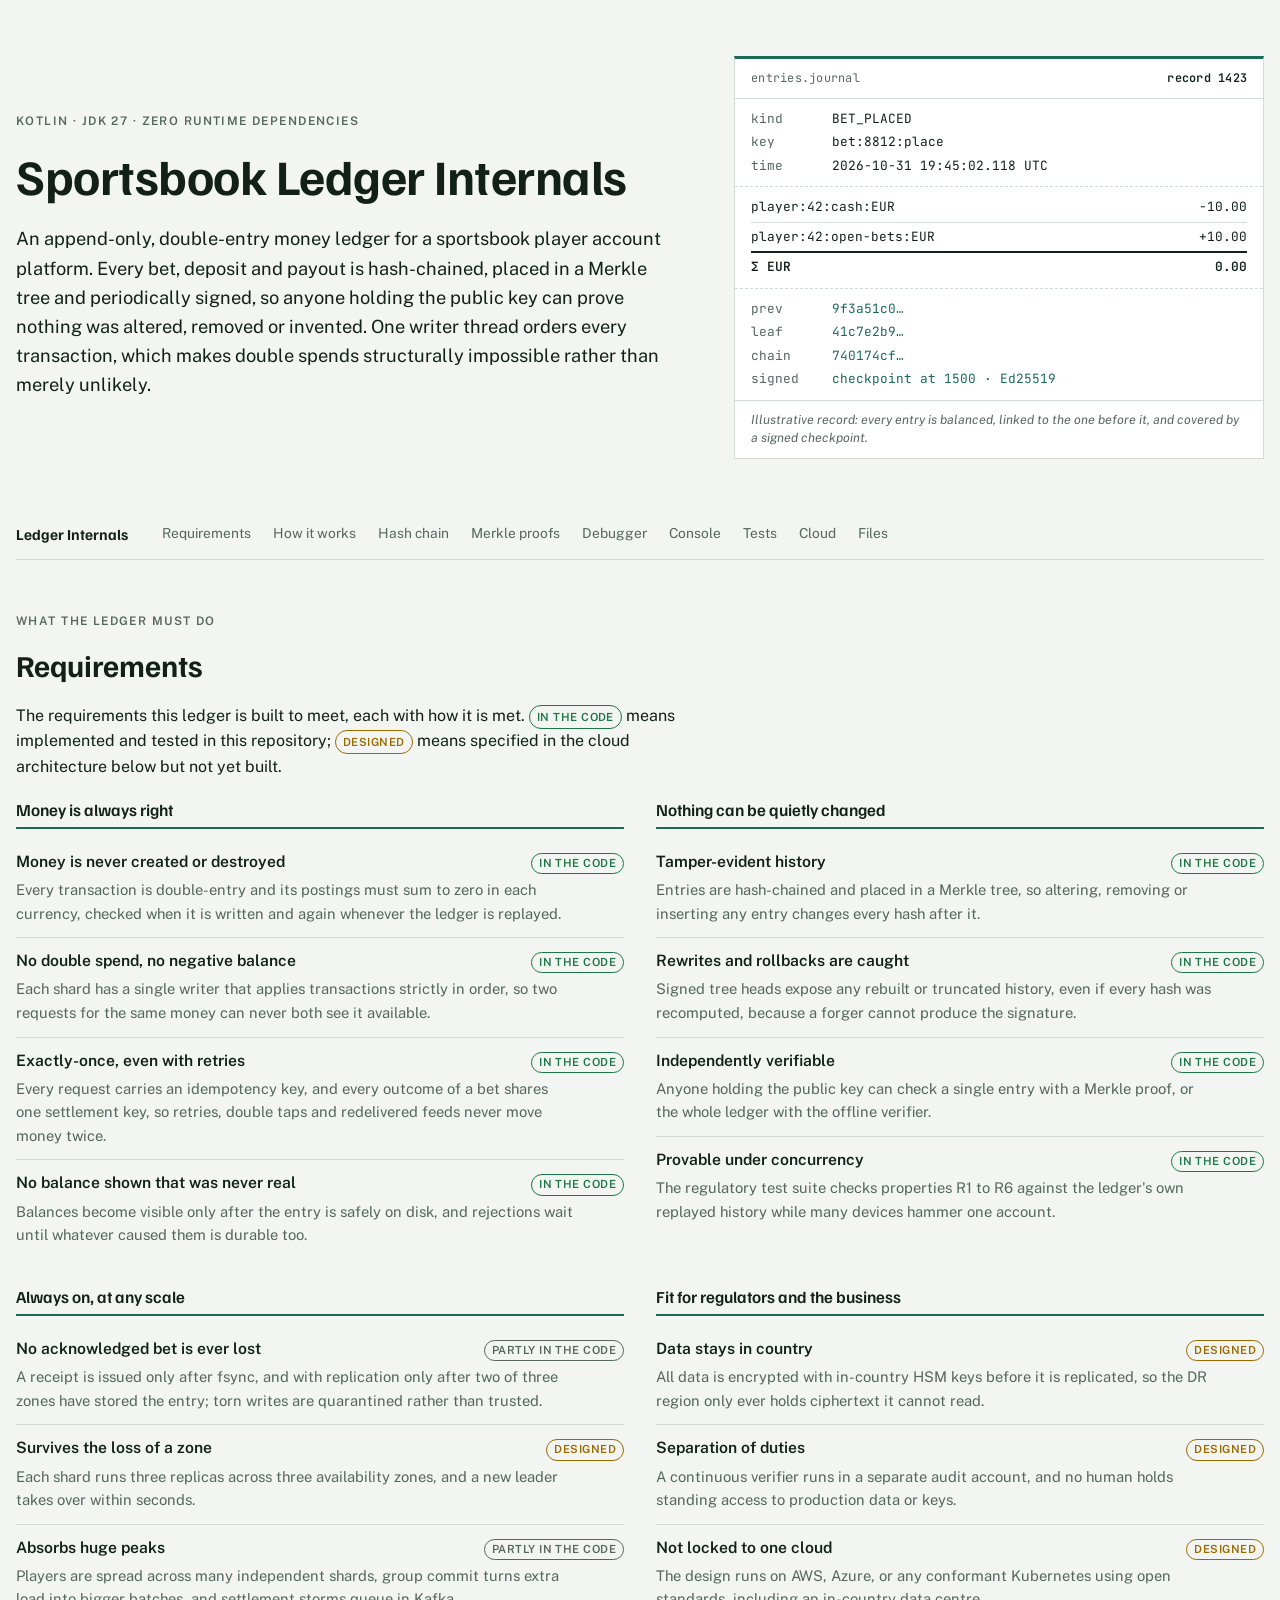
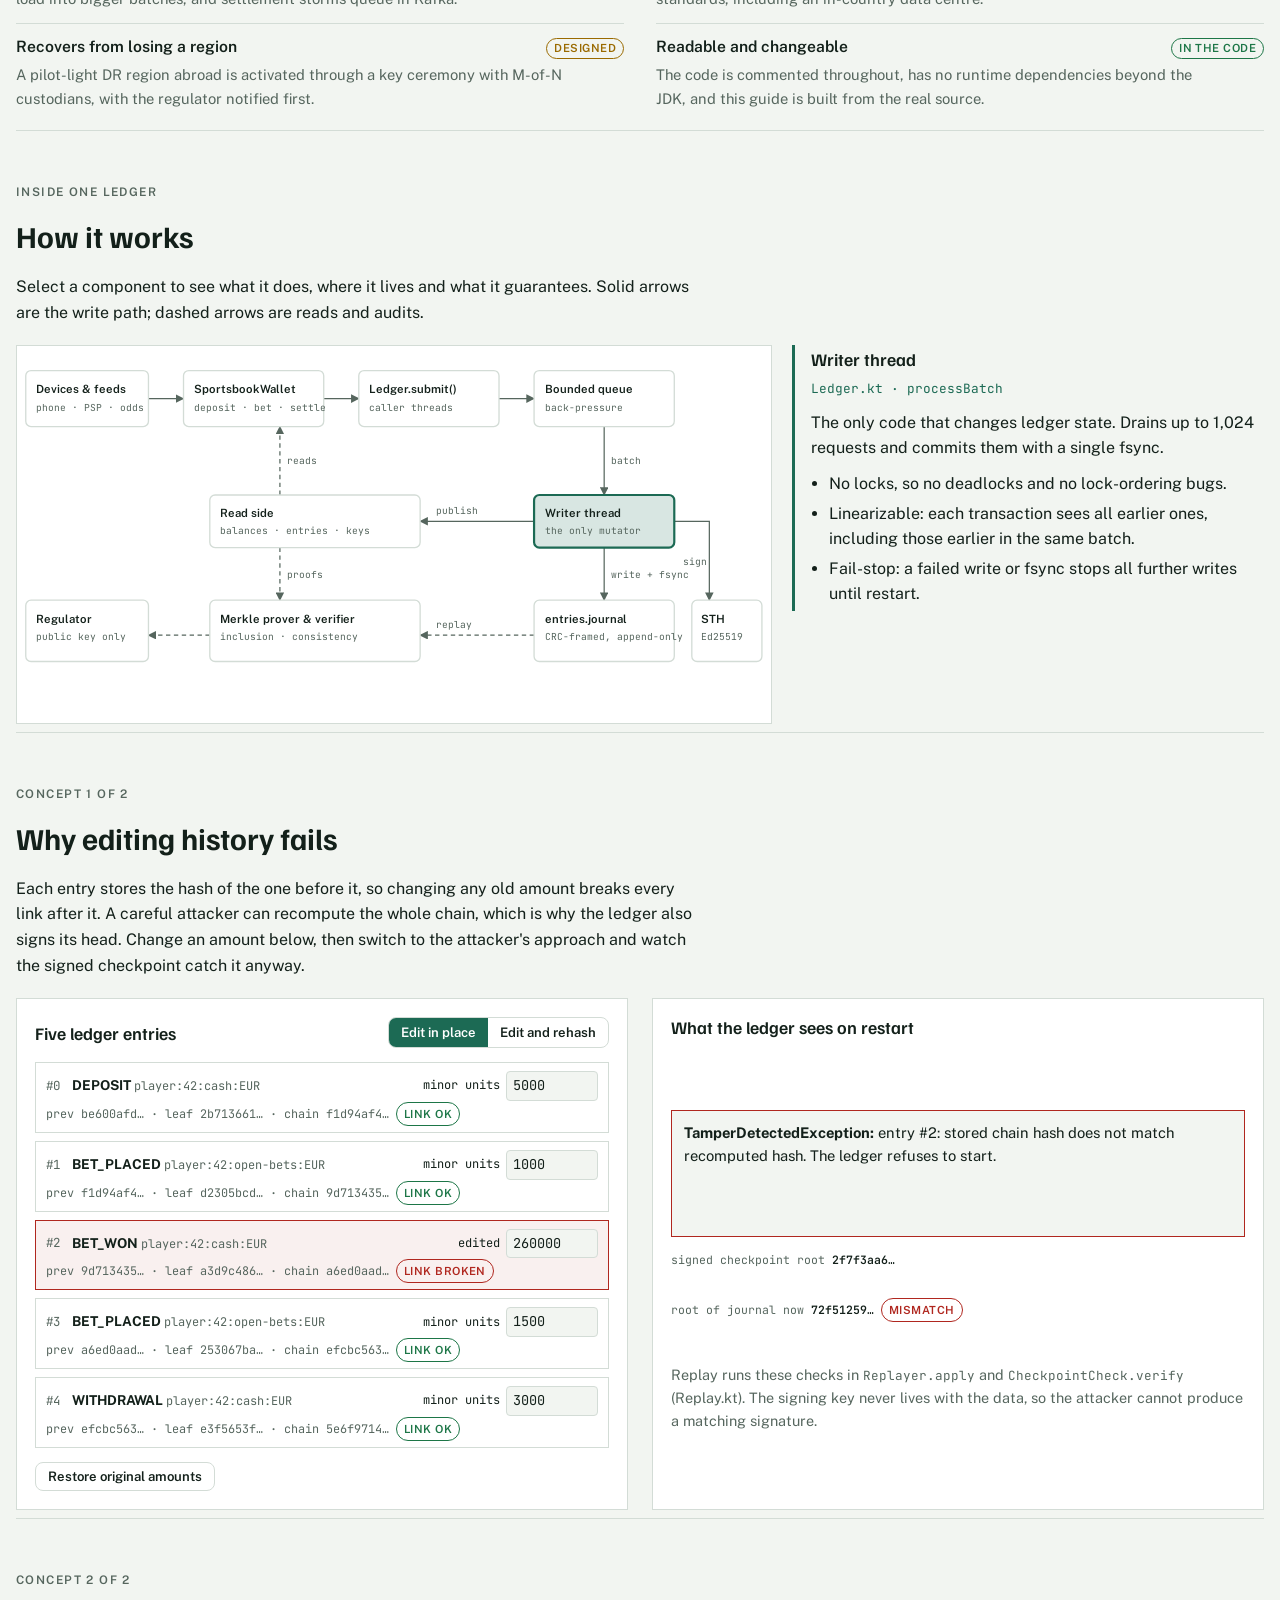
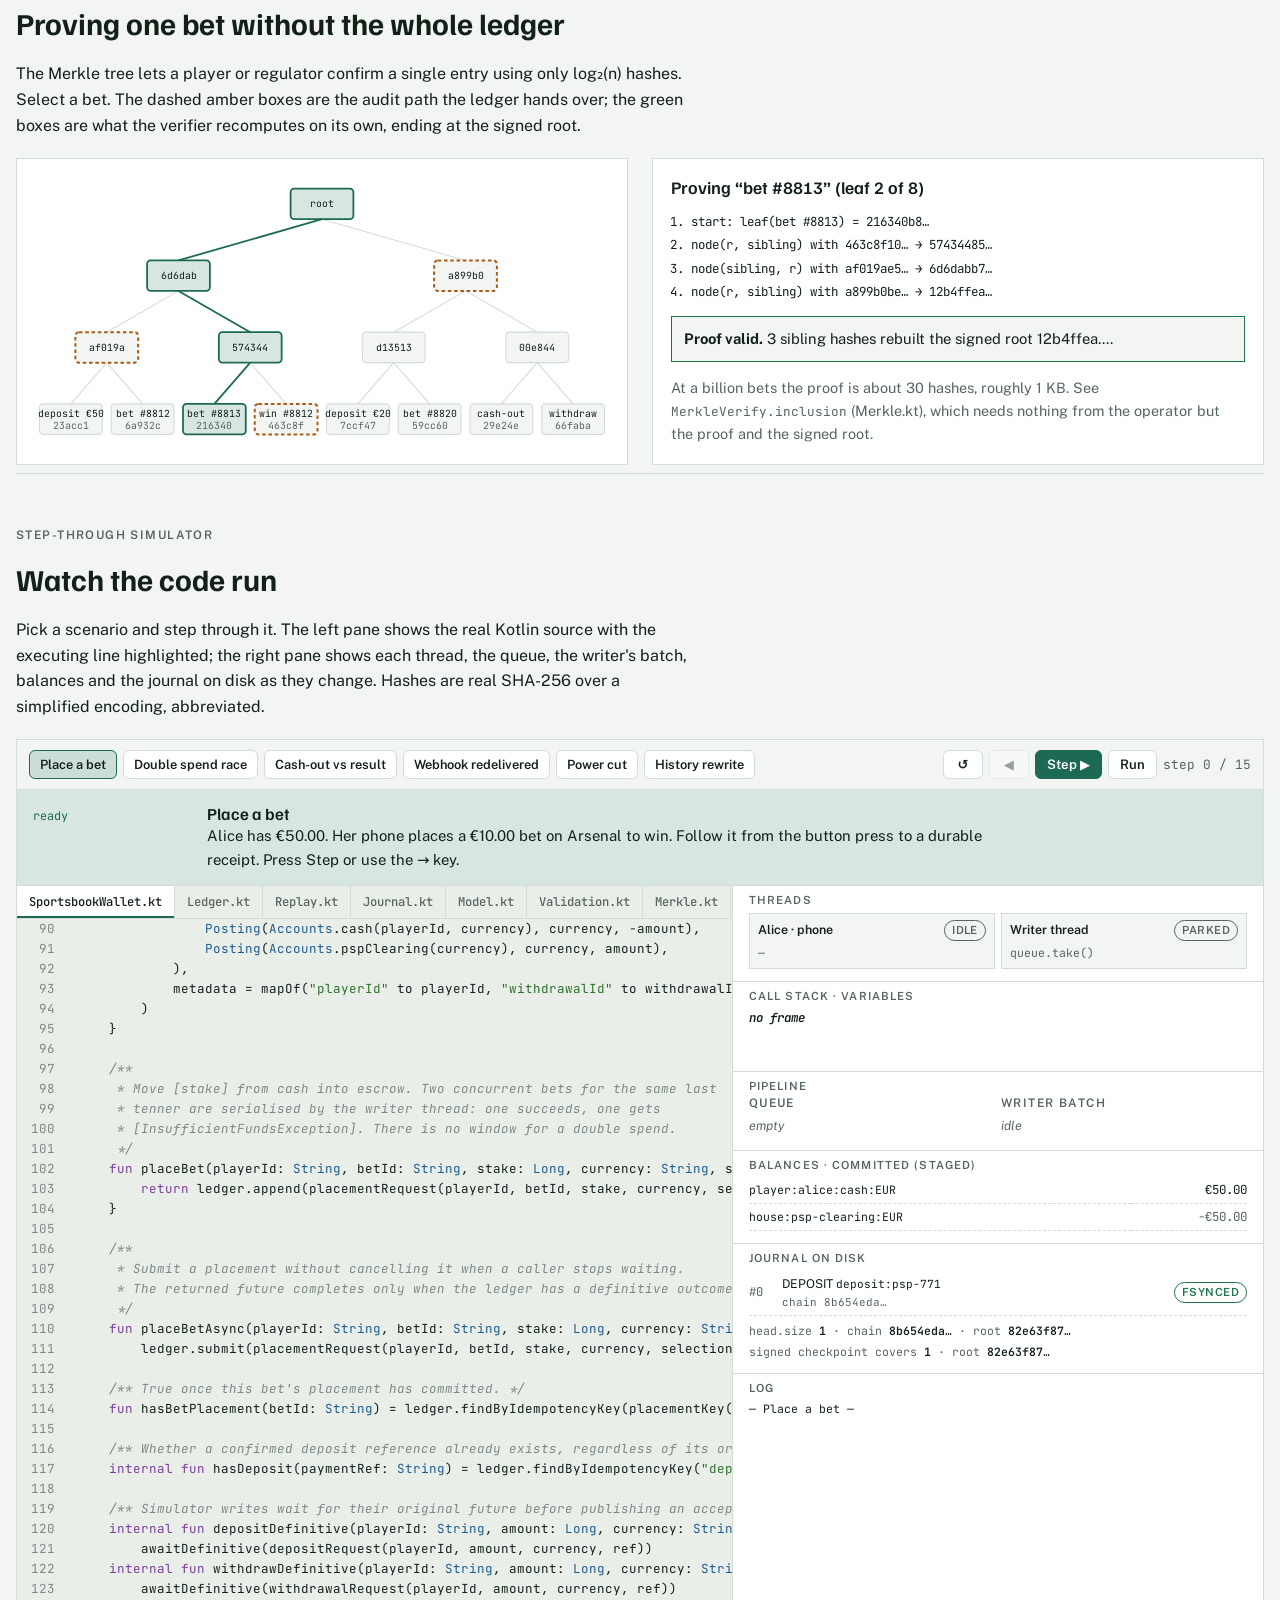
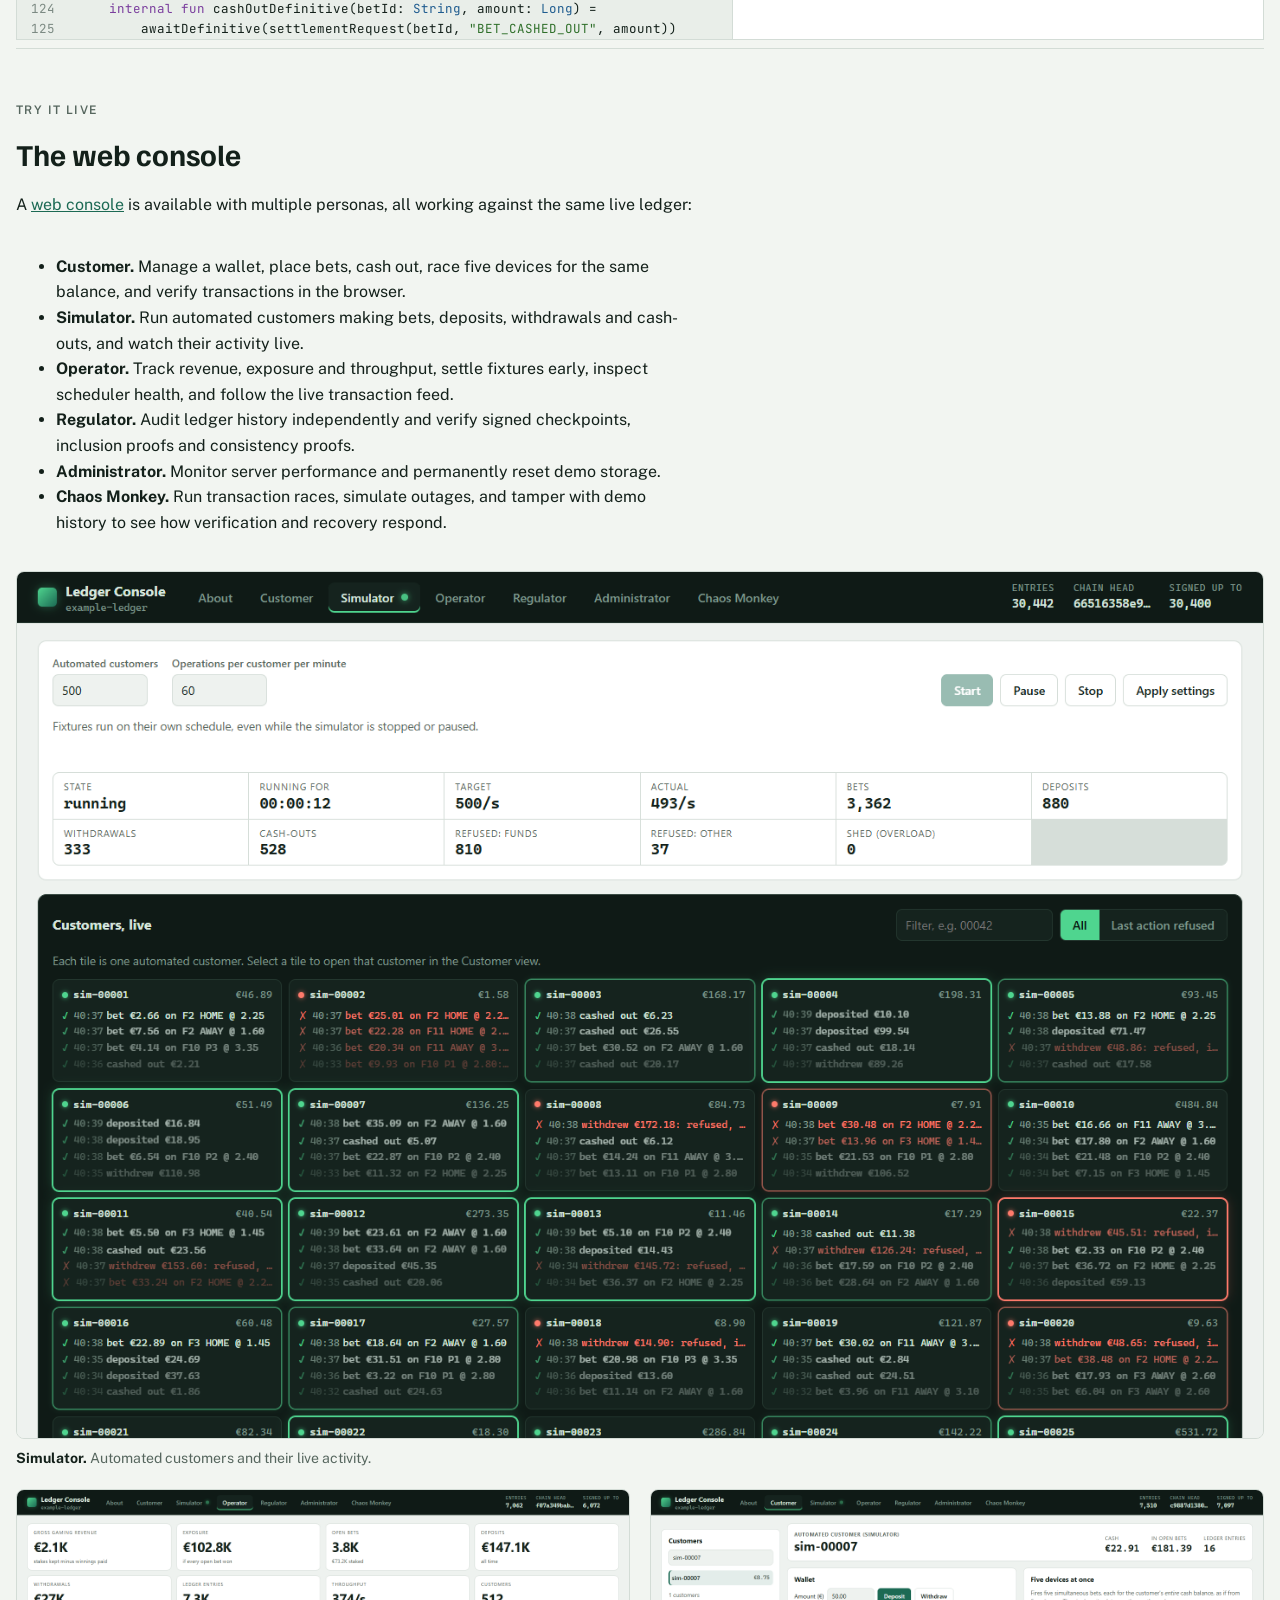
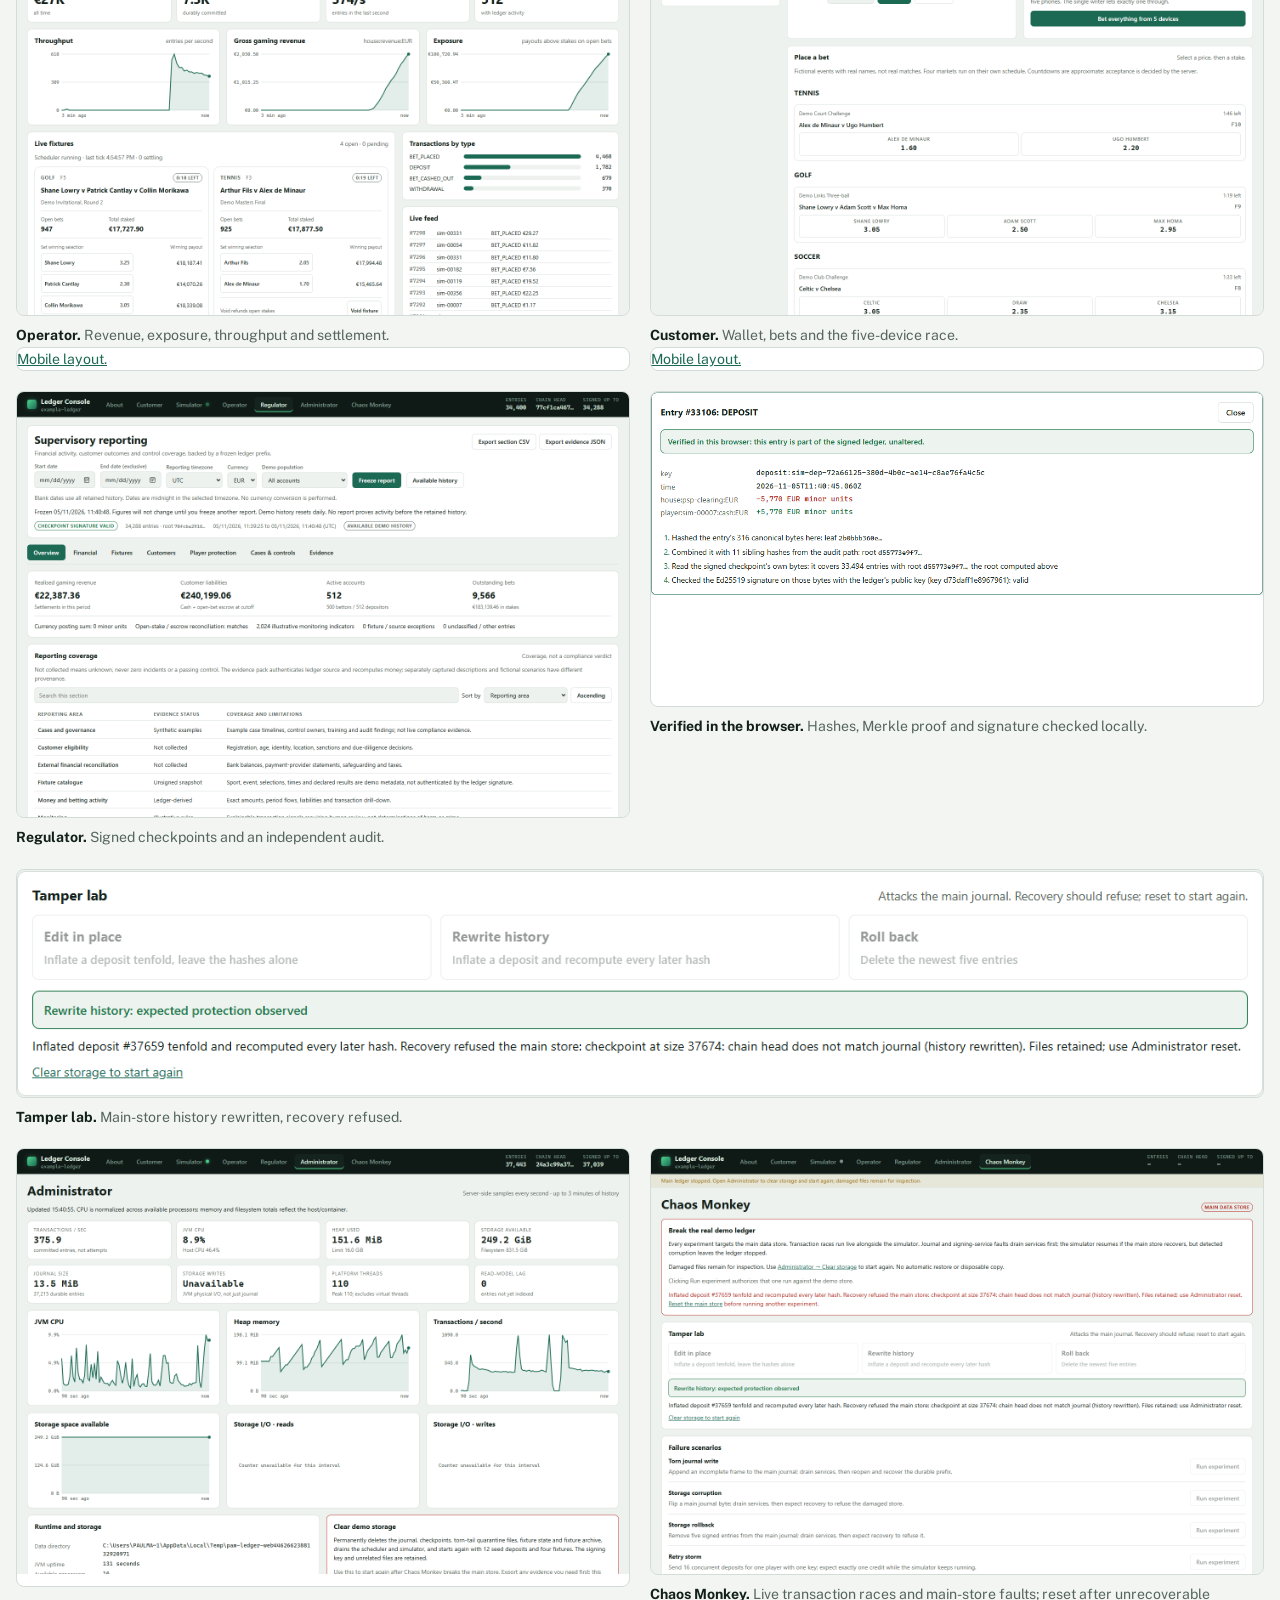
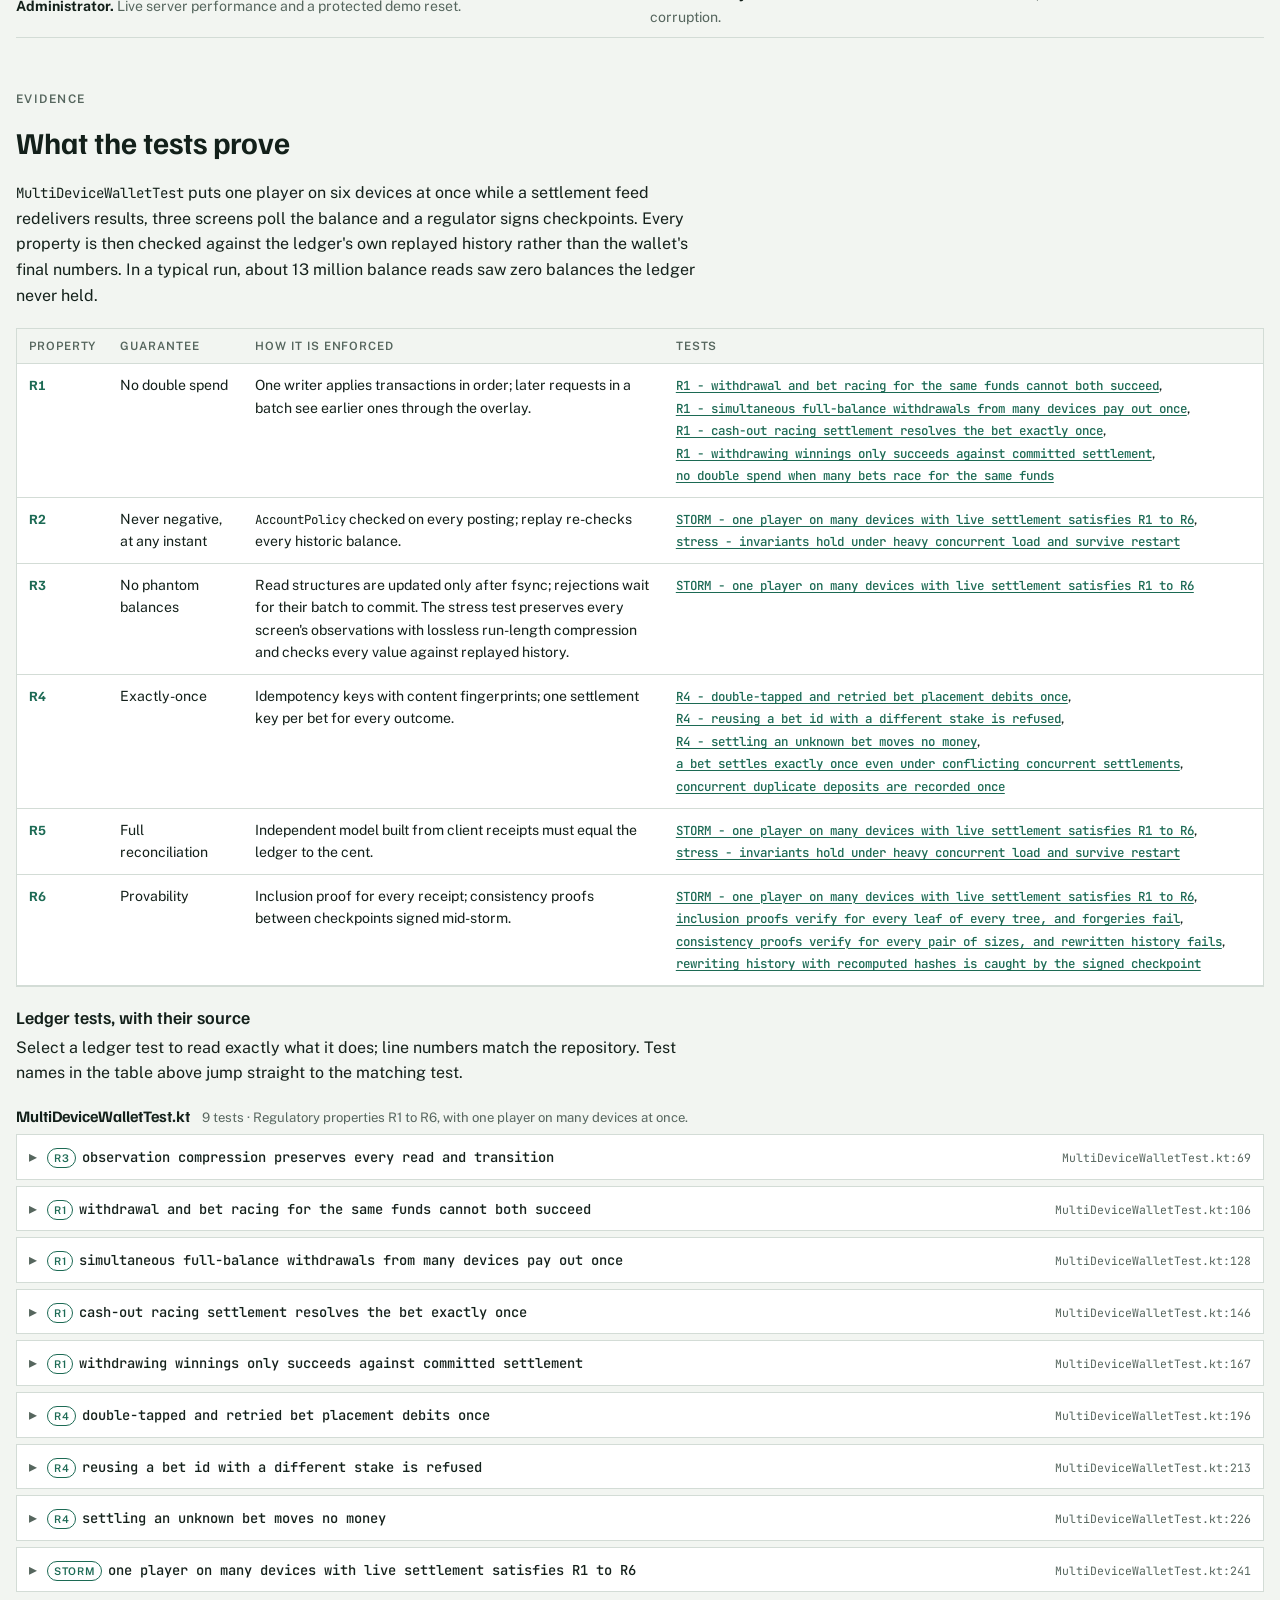
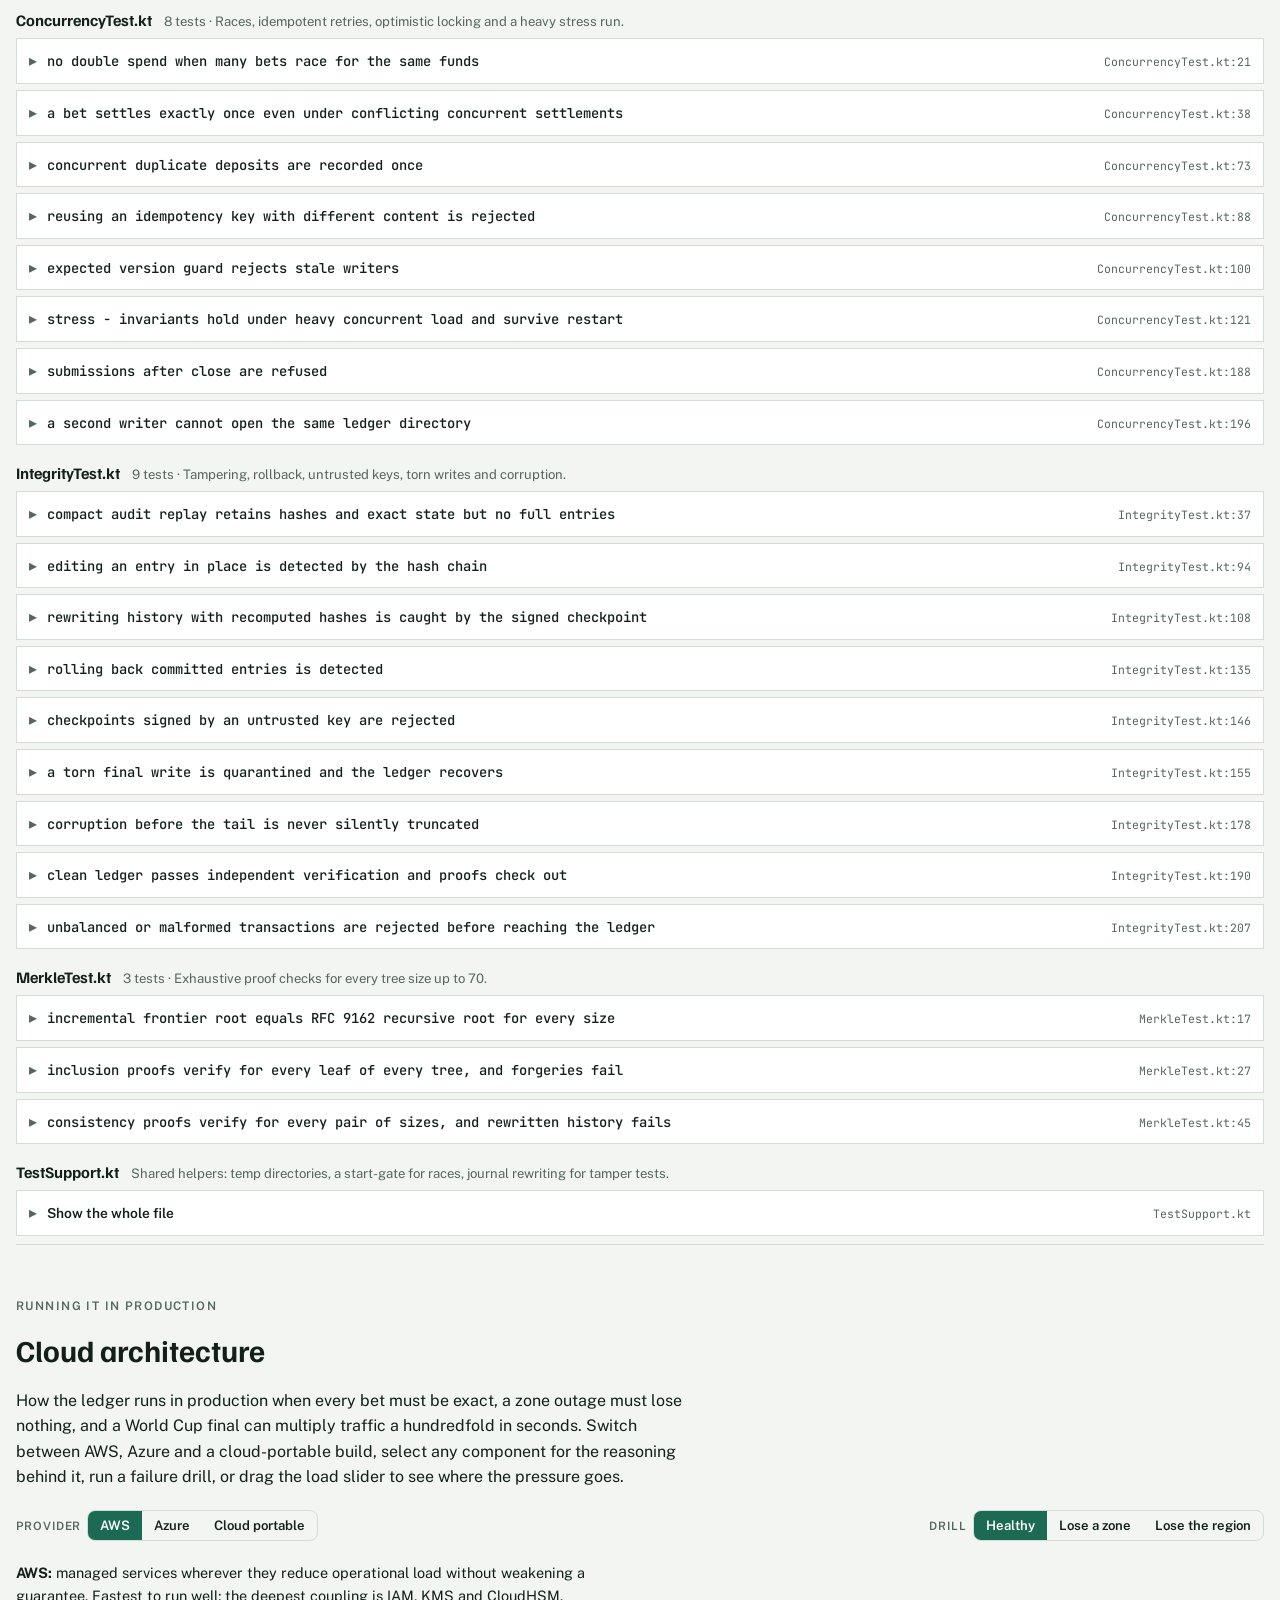
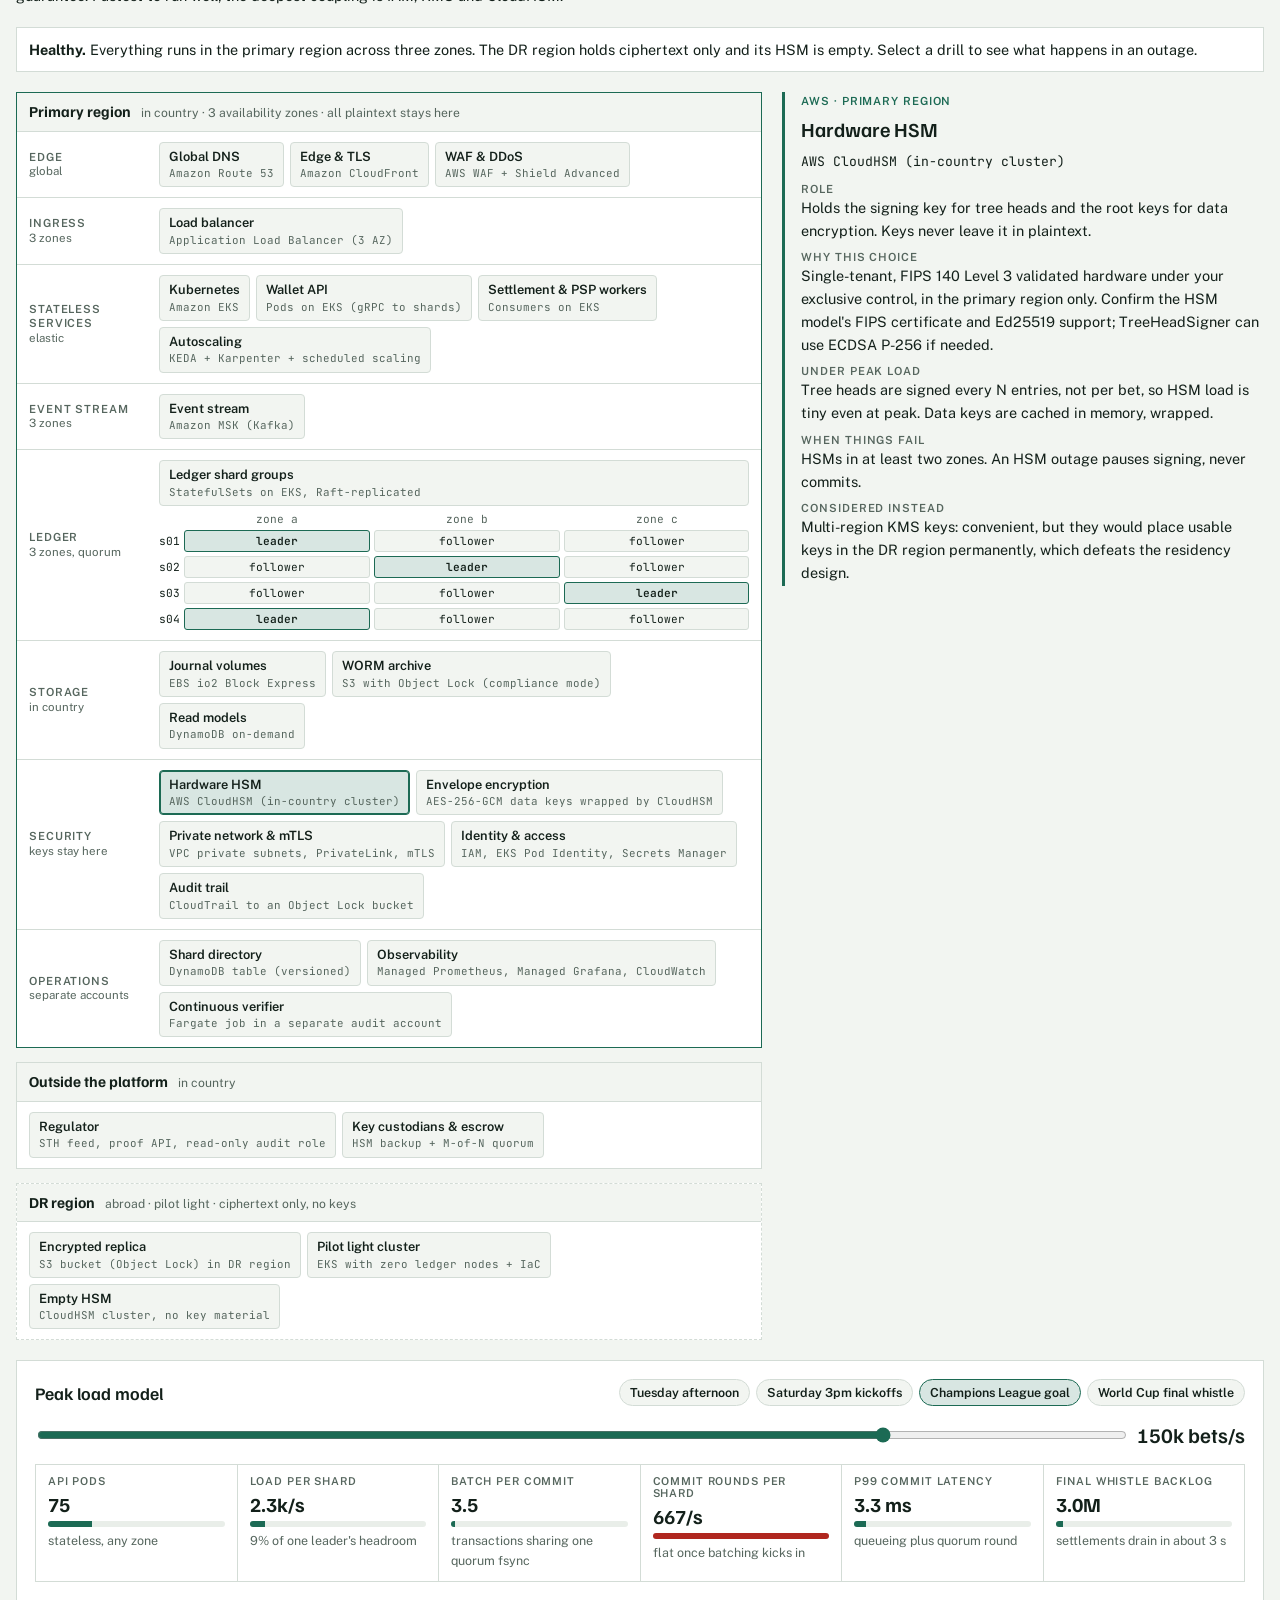
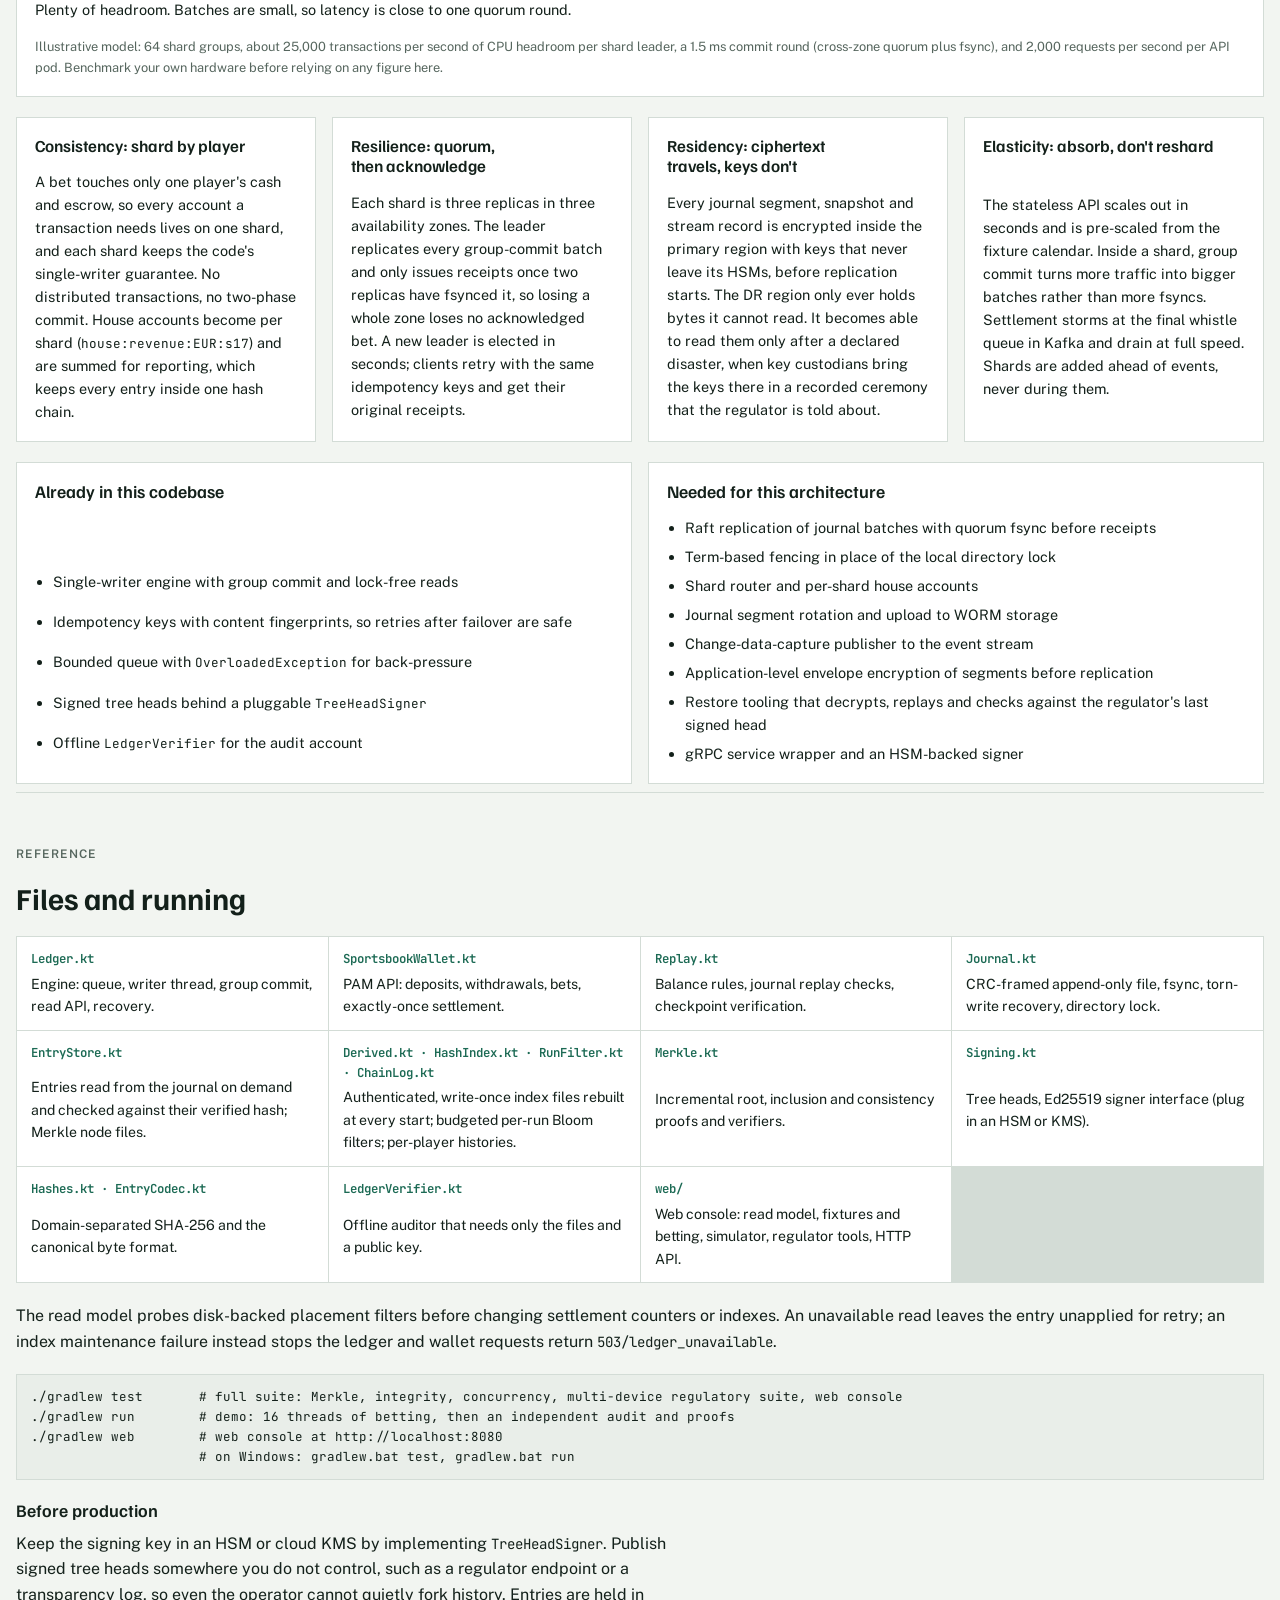
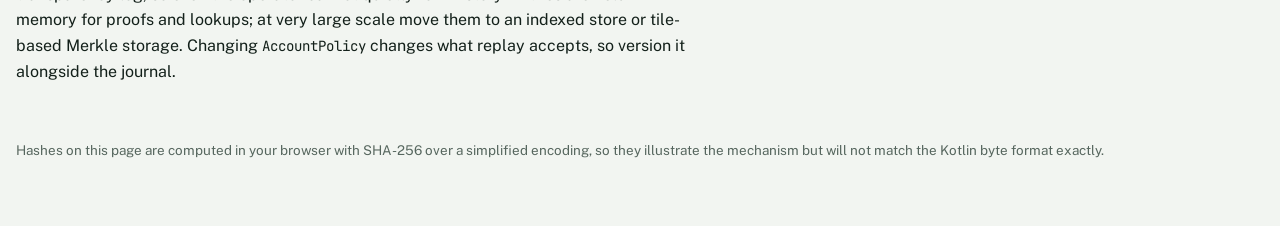
==== commit 89cb9aeb: "Fix disk-backed filter failure handling Probe late-settlement placement filters before mutating read" ====
--- a/docs/index.html
+++ b/docs/index.html
@@ -690,6 +690,7 @@
     <div><code>LedgerVerifier.kt</code><span>Offline auditor that needs only the files and a public key.</span></div>
     <div><code>web/</code><span>Web console: read model, fixtures and betting, simulator, regulator tools, HTTP API.</span></div>
   </div>
+  <p>The read model probes disk-backed placement filters before changing settlement counters or indexes. An unavailable read leaves the entry unapplied for retry; an index maintenance failure instead stops the ledger and wallet requests return <code>503/ledger_unavailable</code>.</p>
   <pre class="cmd">./gradlew test       # full suite: Merkle, integrity, concurrency, multi-device regulatory suite, web console
 ./gradlew run        # demo: 16 threads of betting, then an independent audit and proofs
 ./gradlew web        # web console at http://localhost:8080
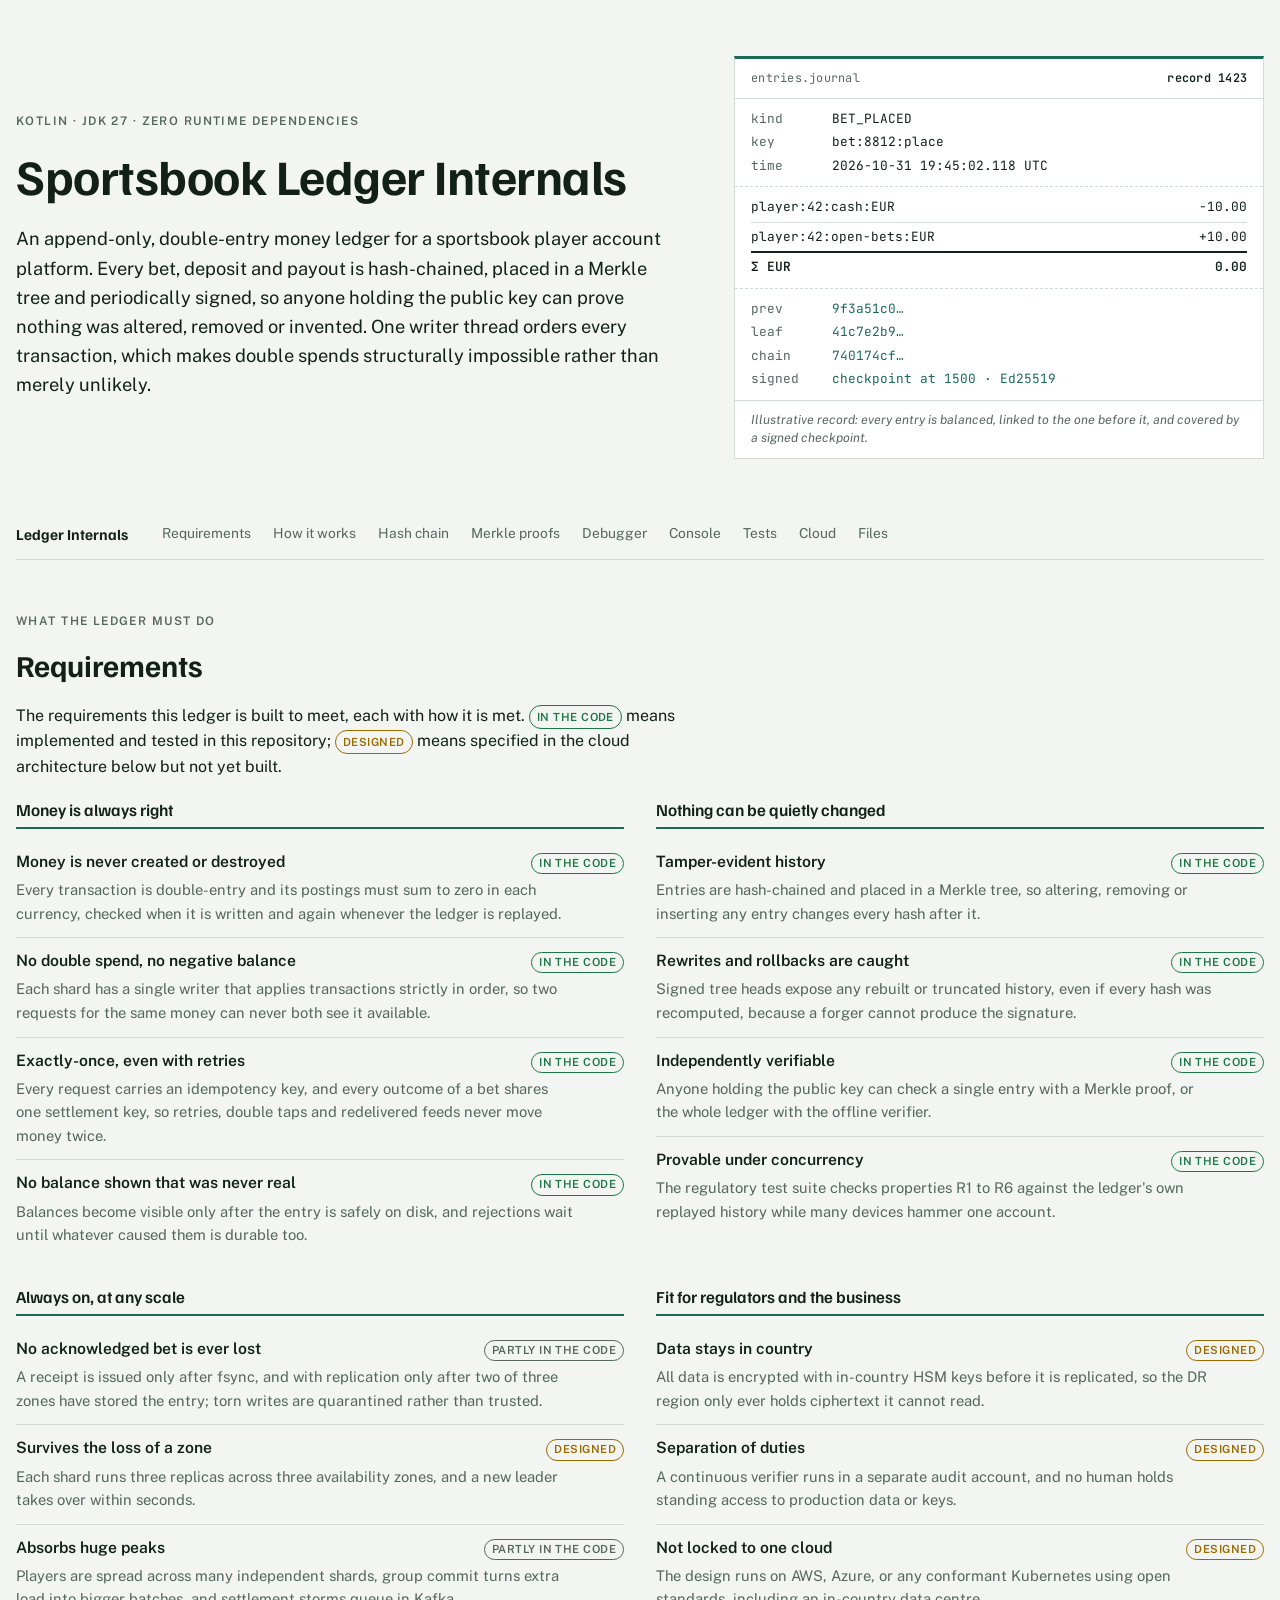
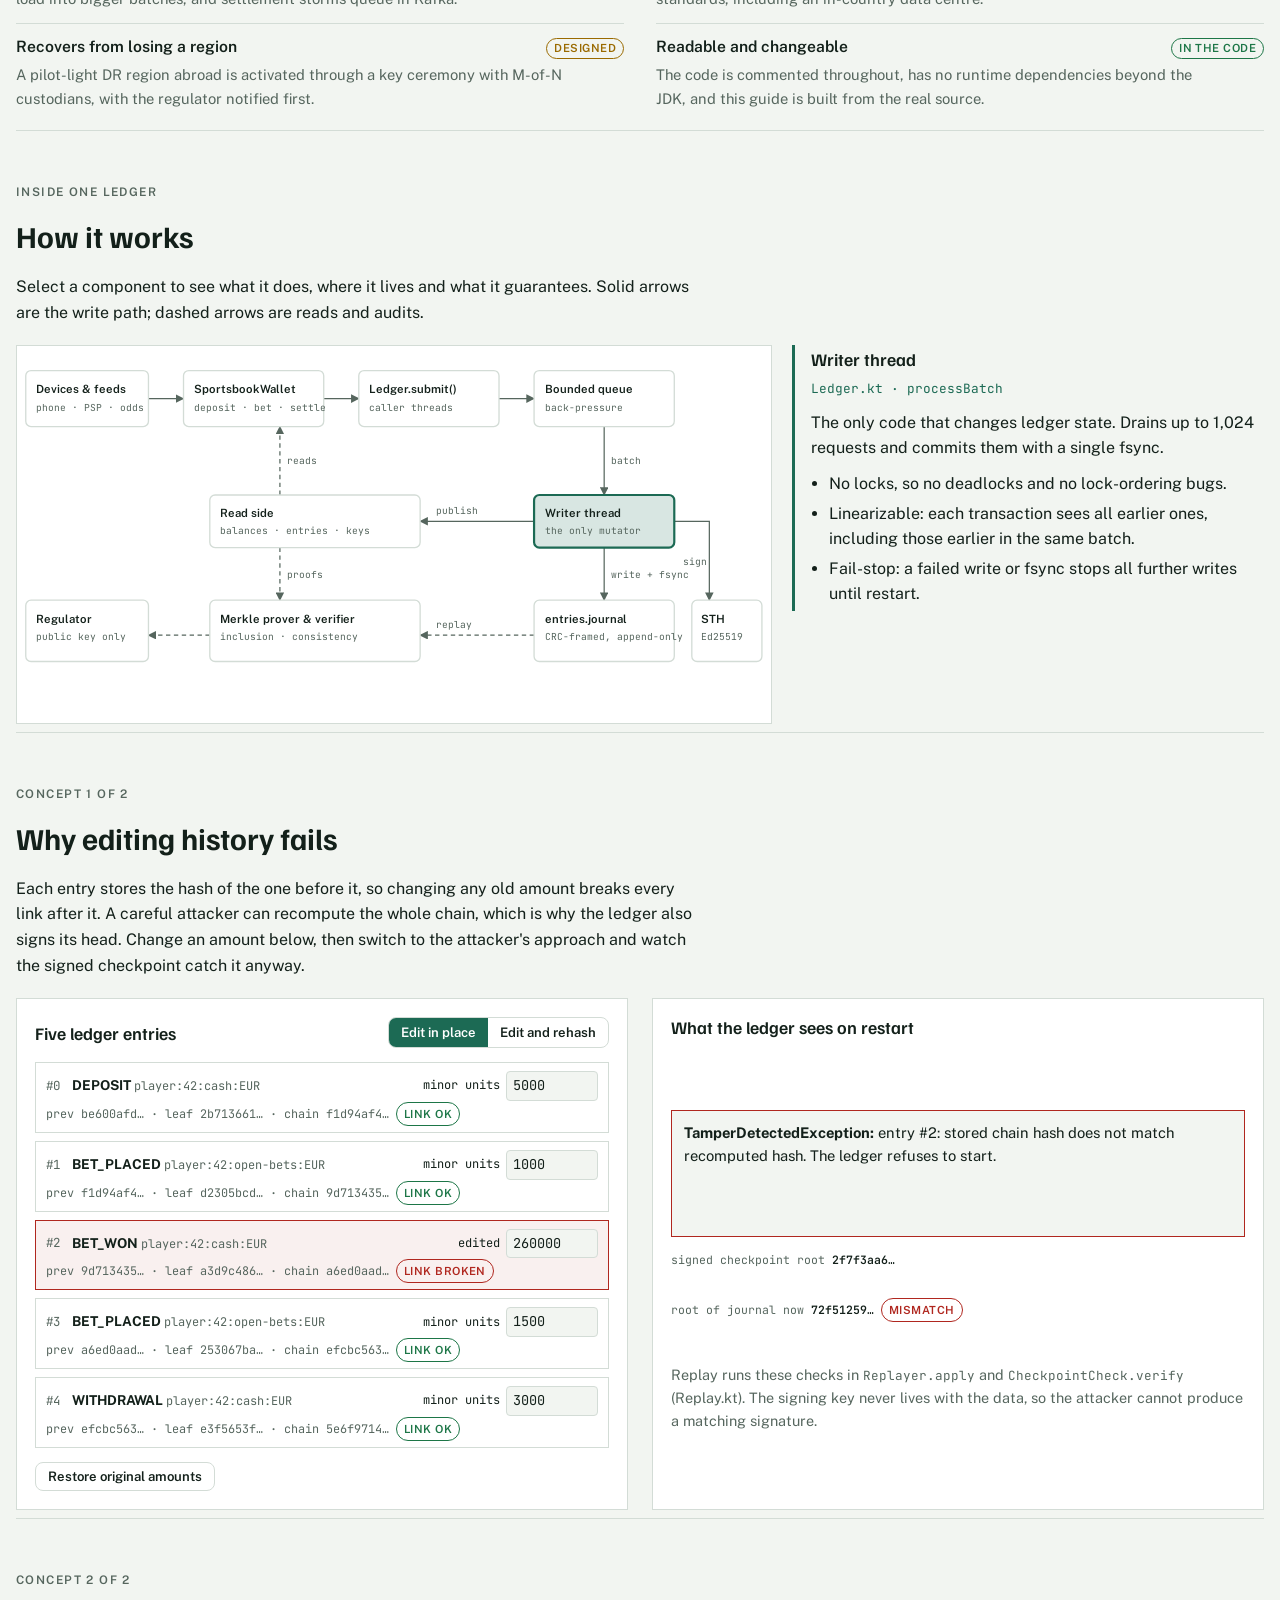
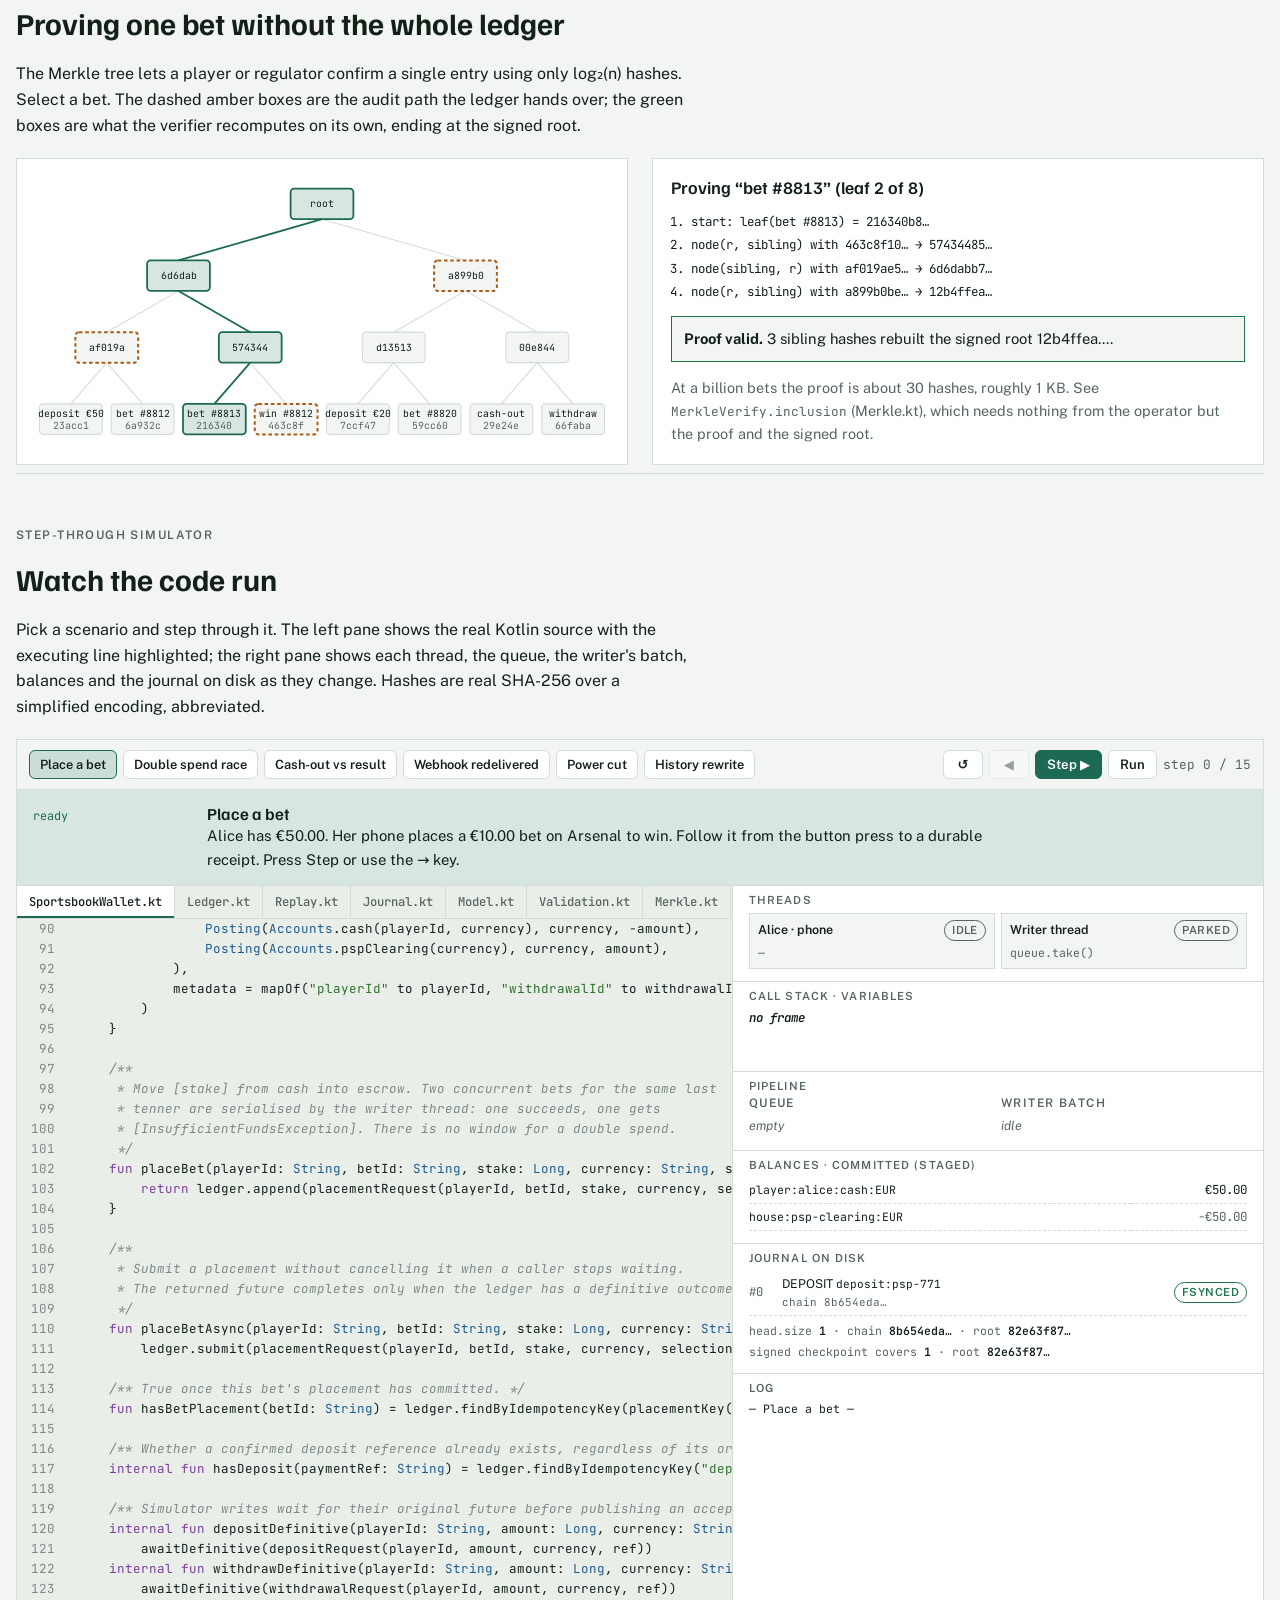
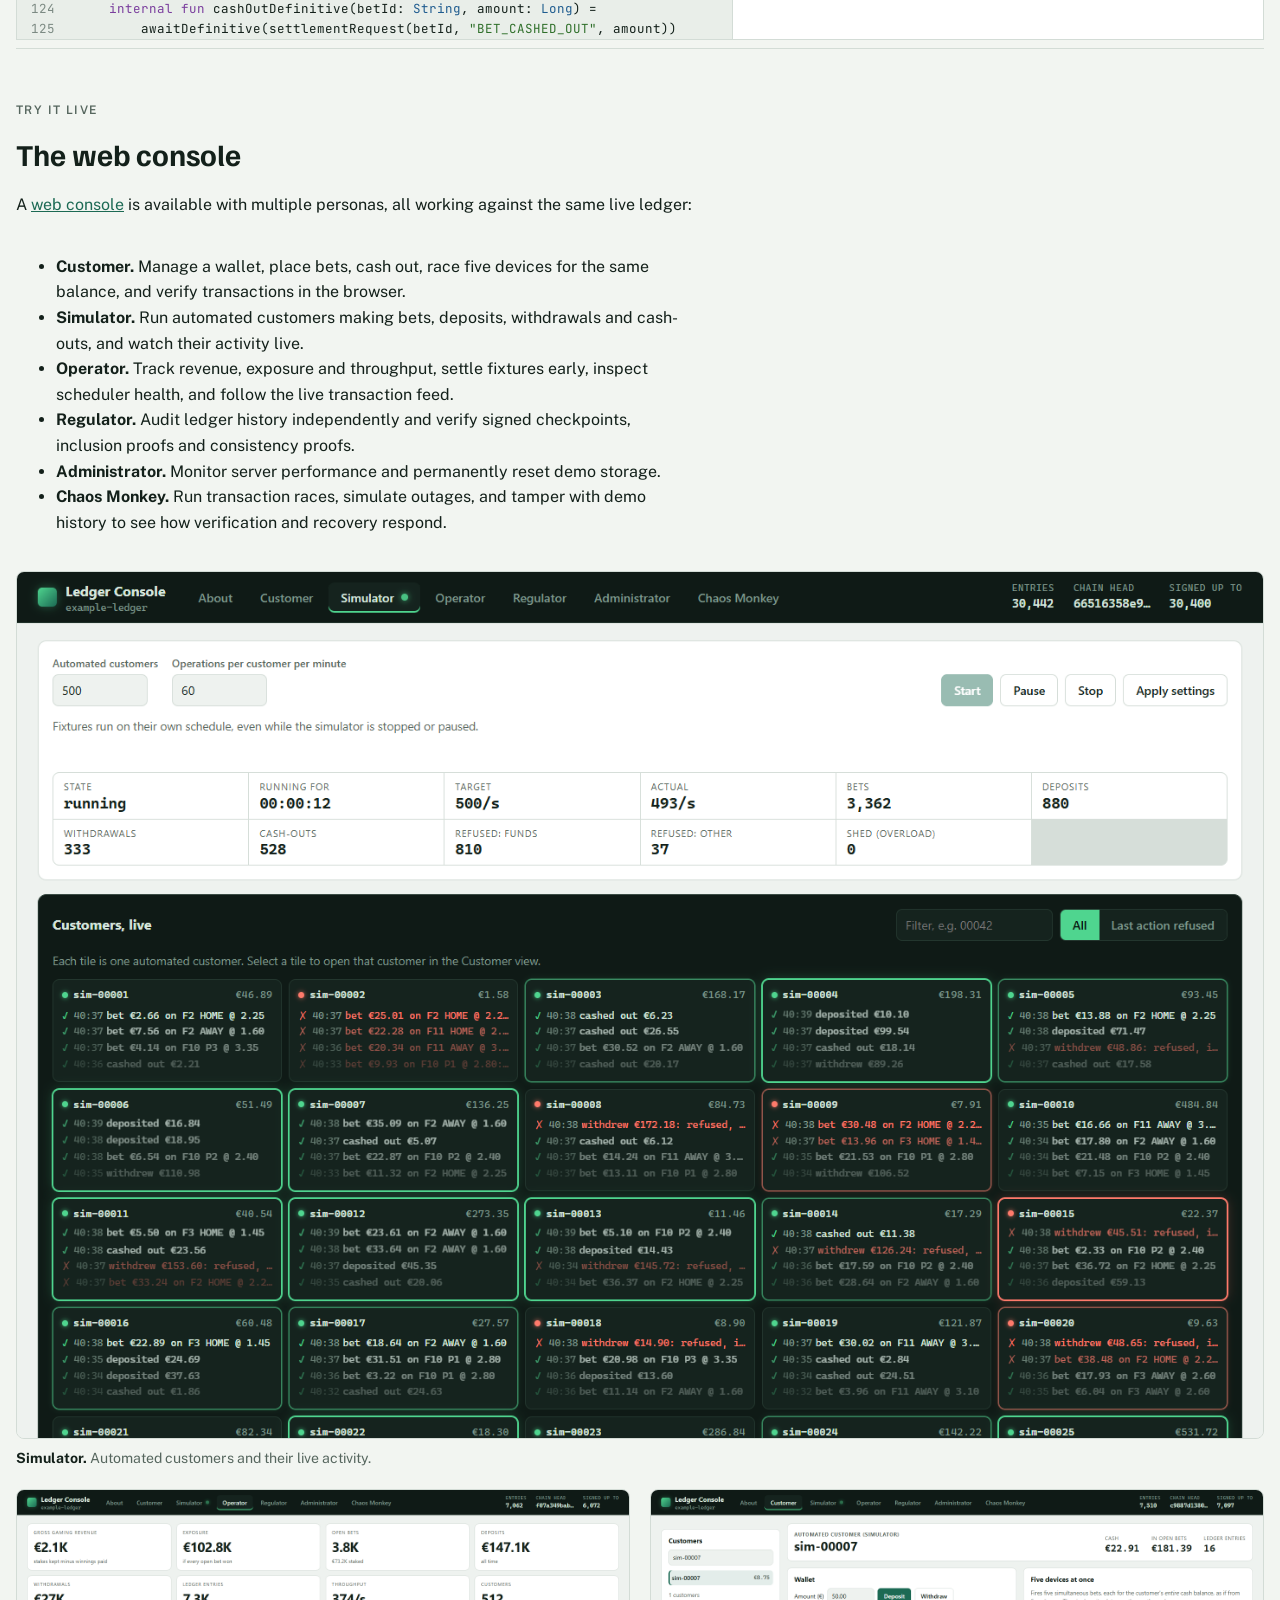
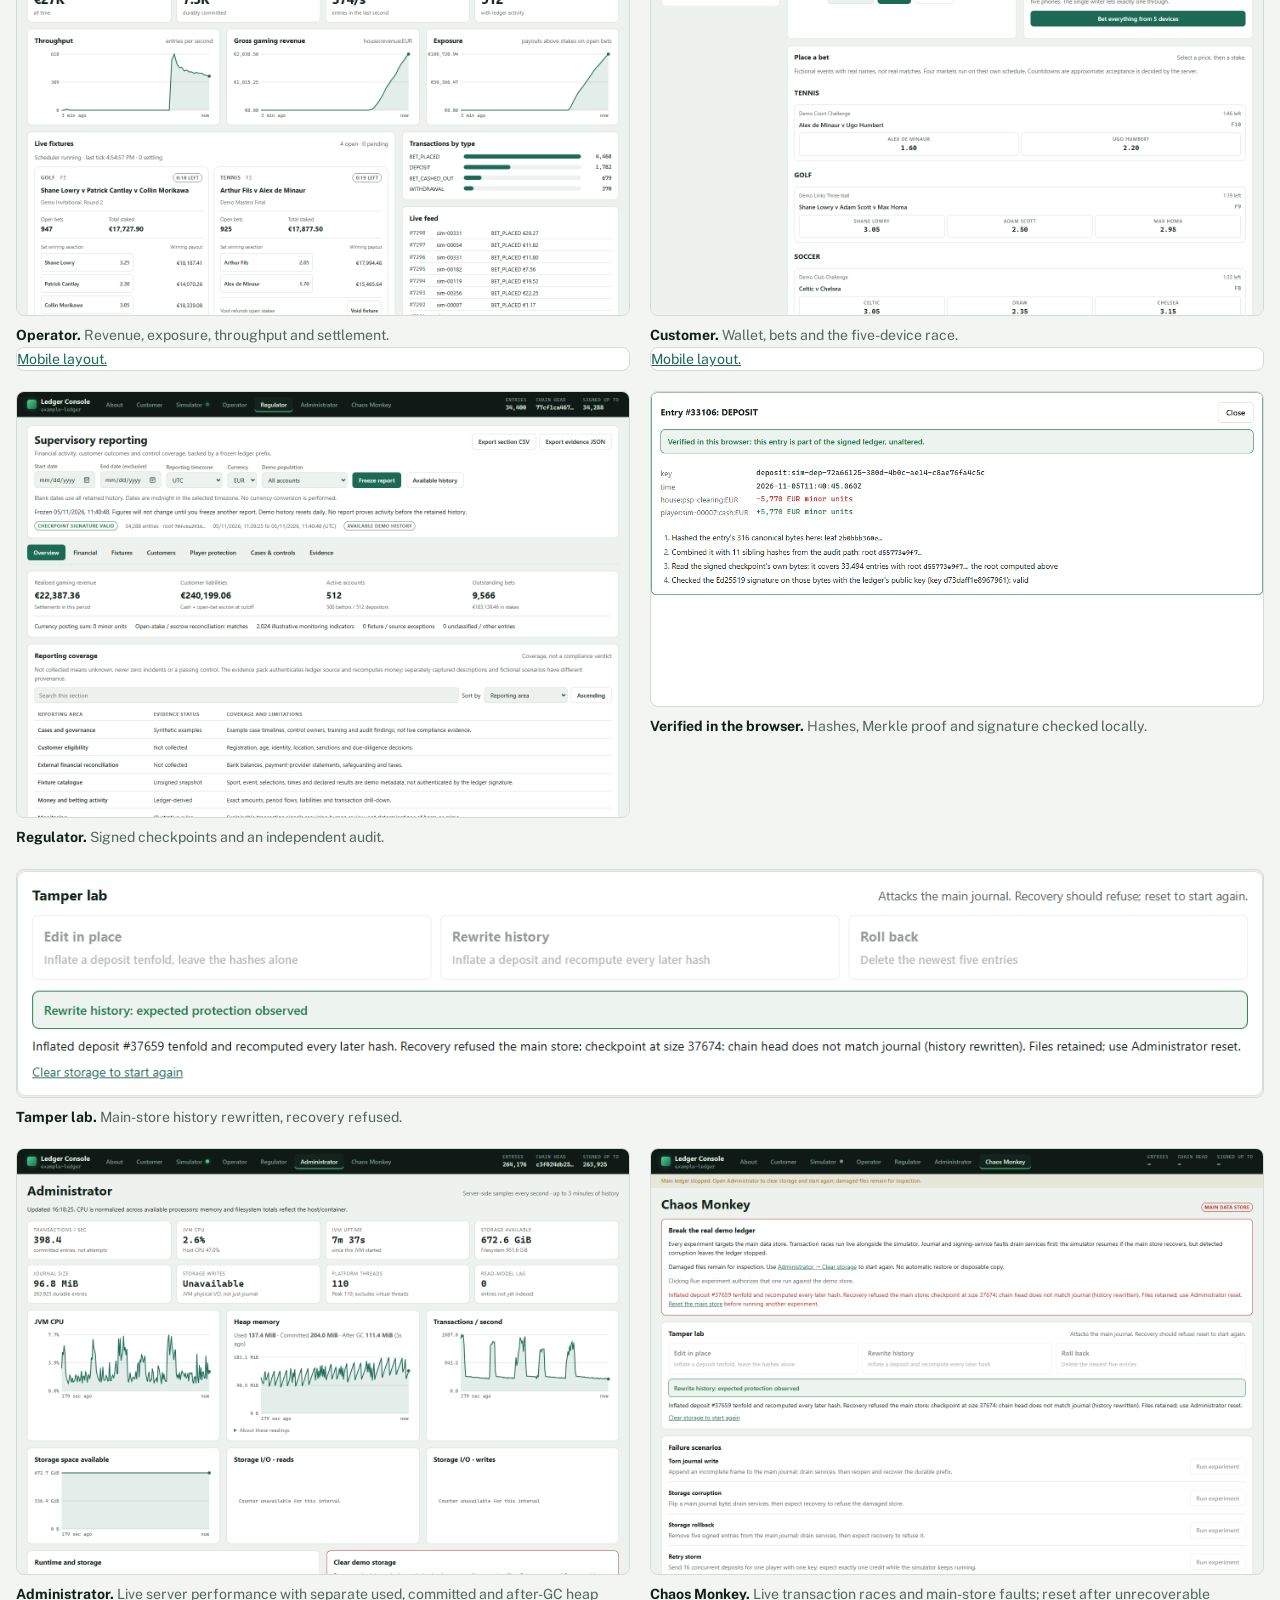
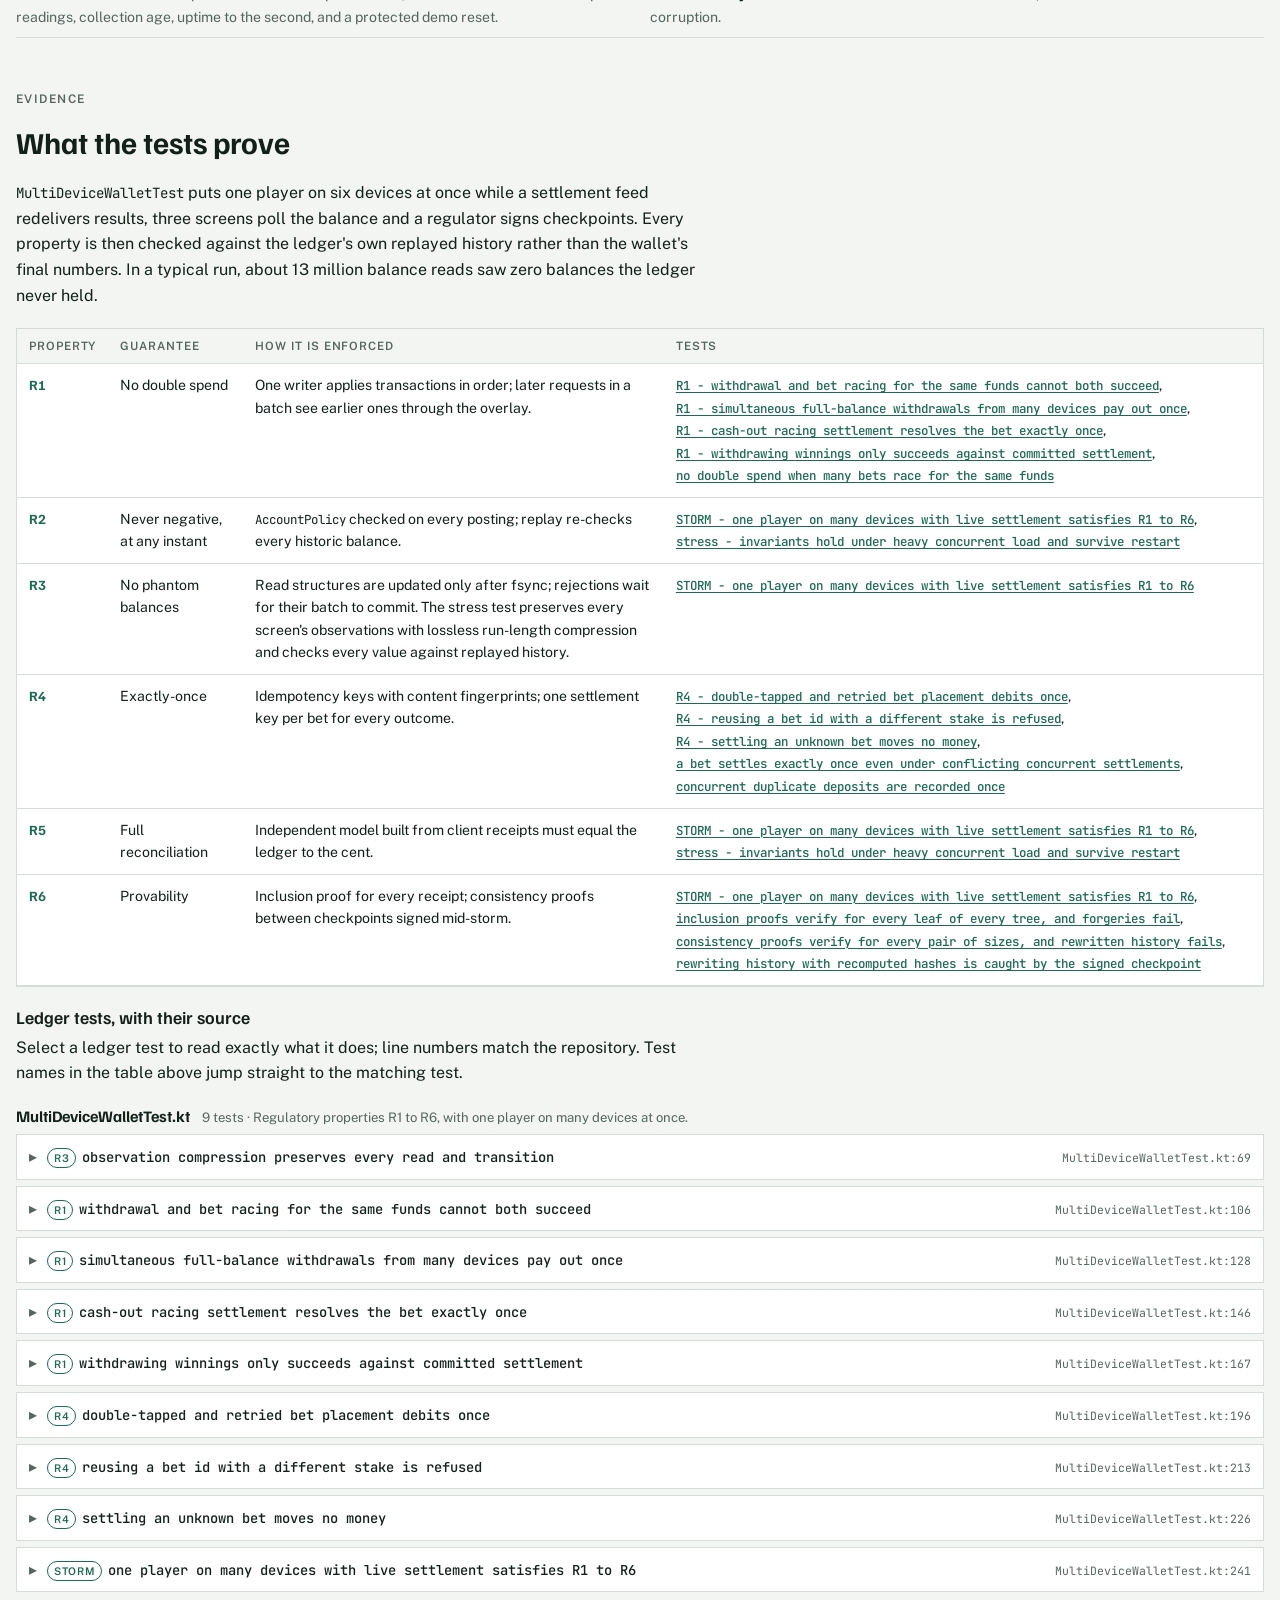
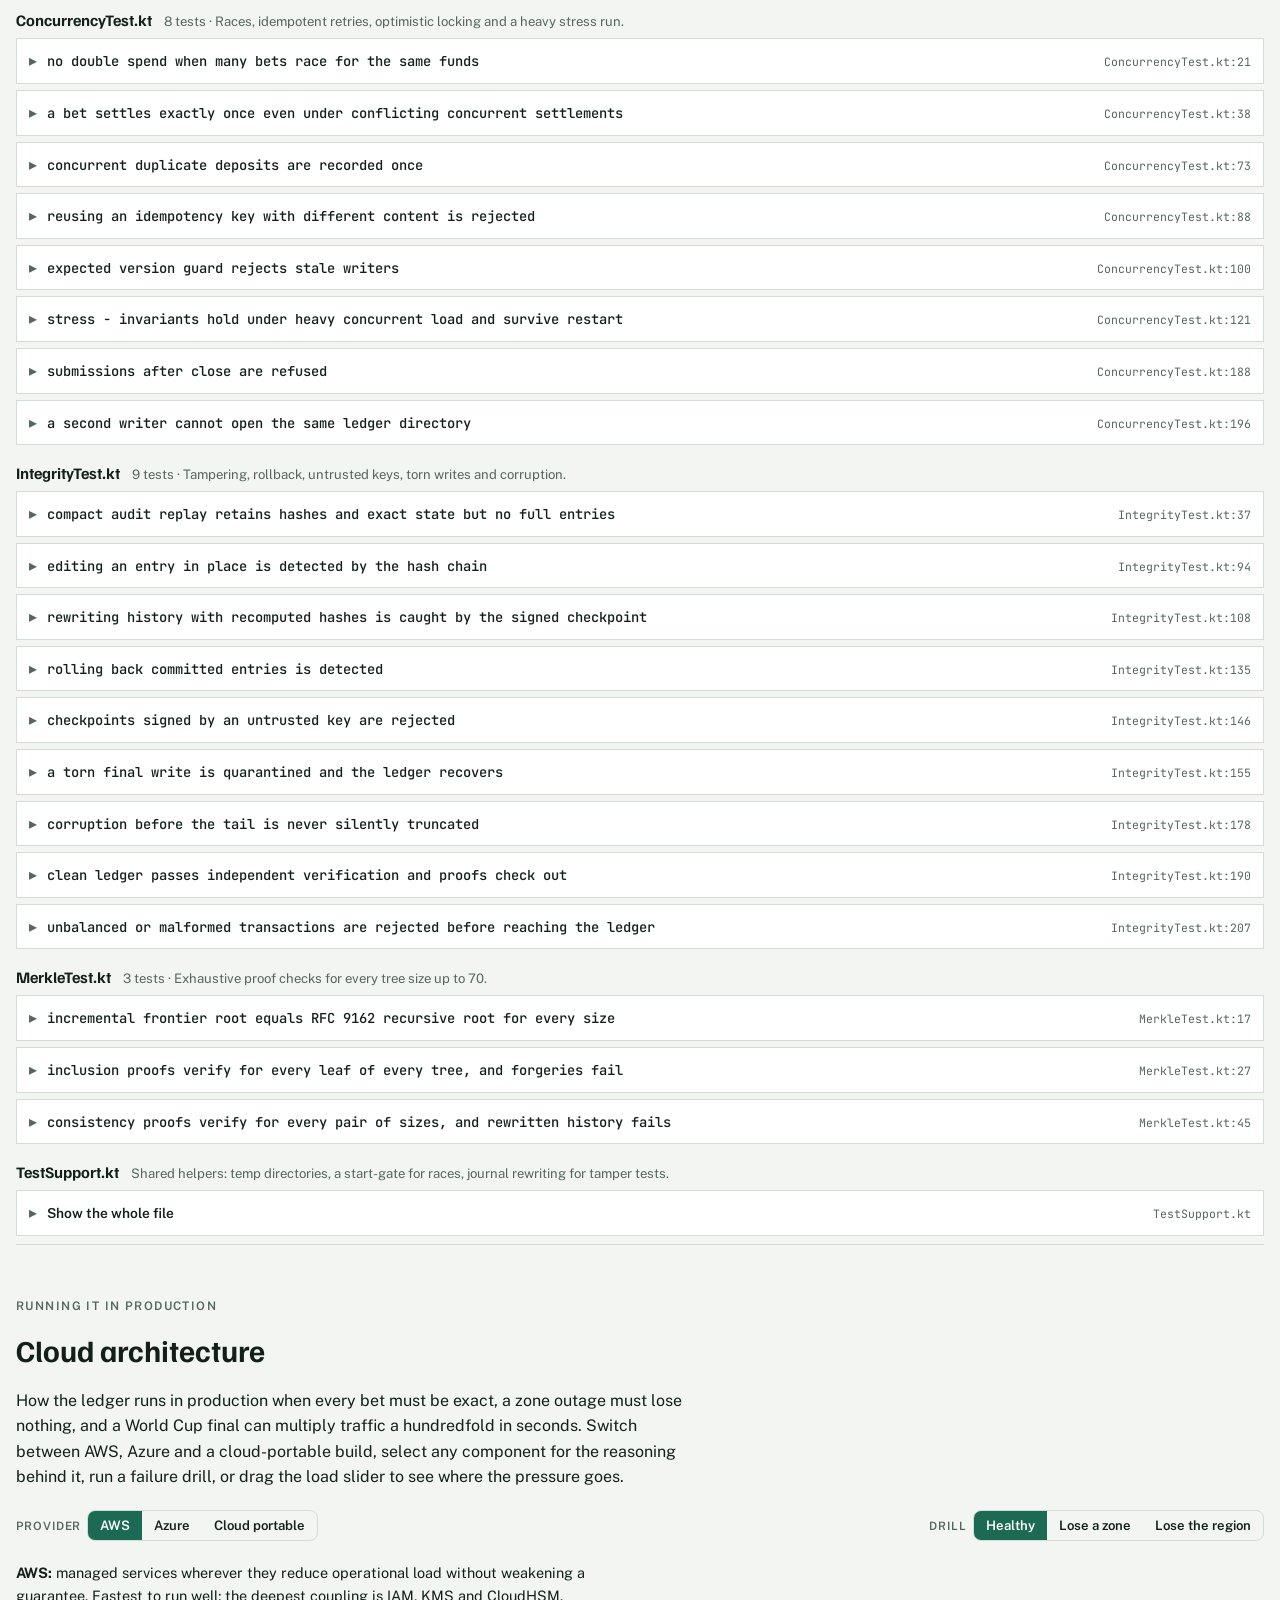
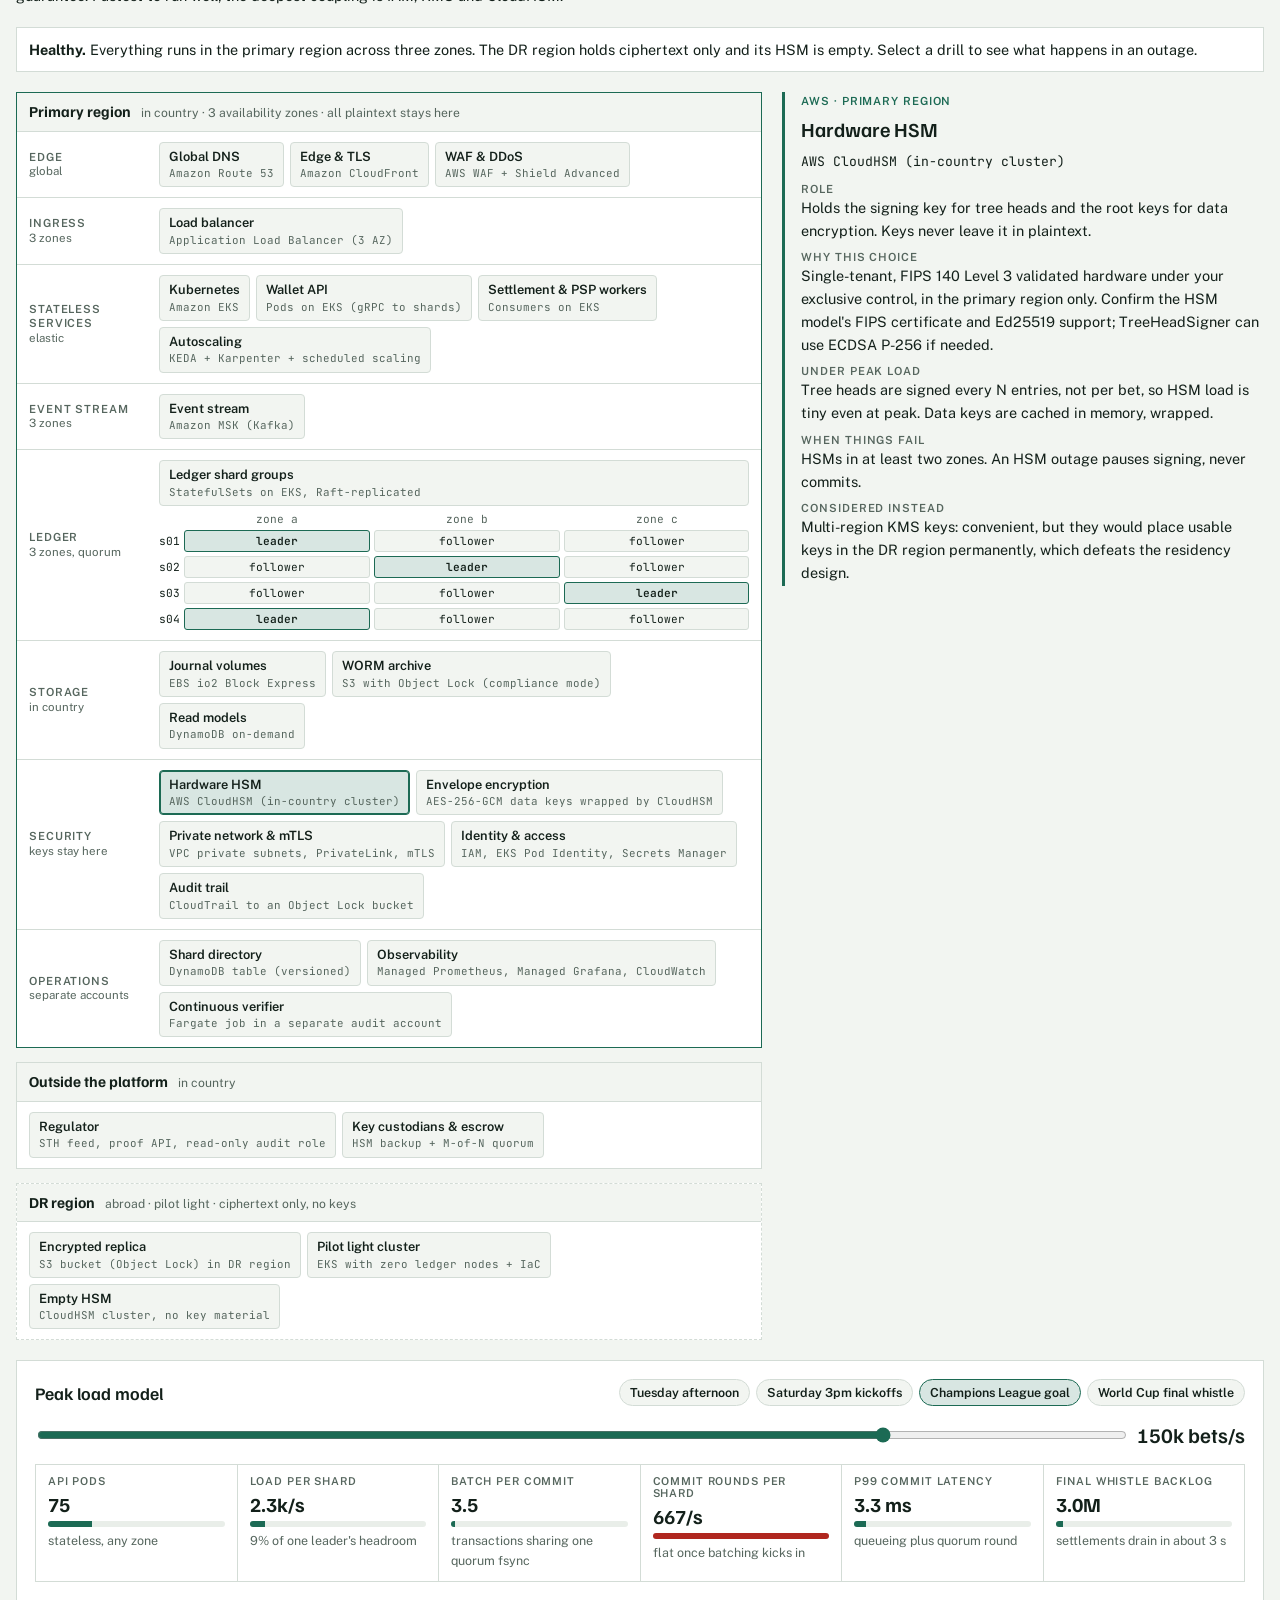
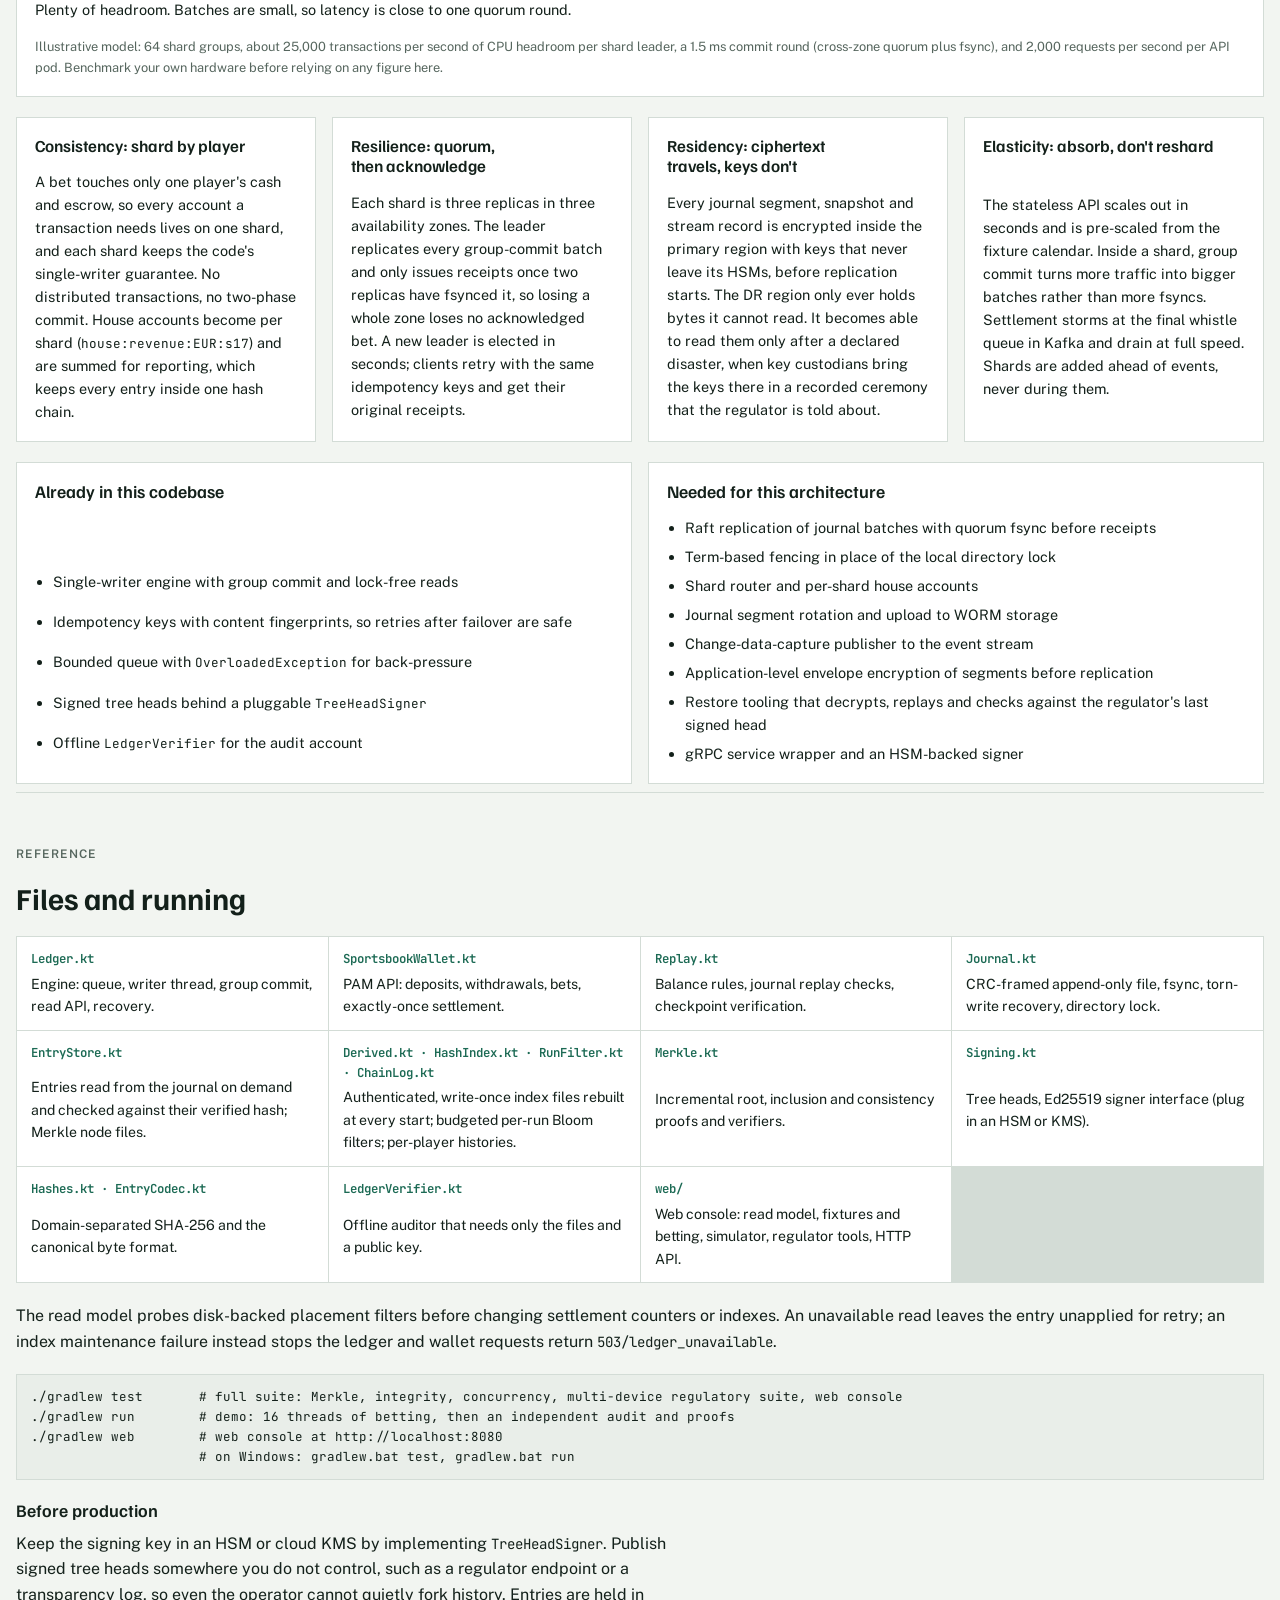
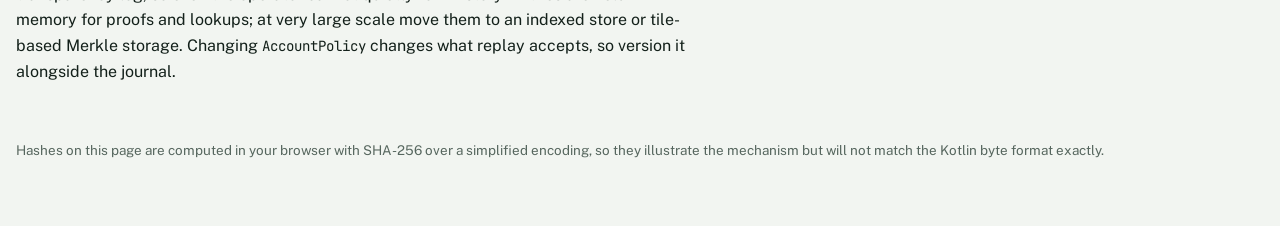
==== commit 7fc13b7a: "Clarify heap telemetry and format JVM uptime Distinguish used and committed heap from the latest com" ====
--- a/docs/index.html
+++ b/docs/index.html
@@ -570,7 +570,7 @@
   <div class="shots">
     <figure class="shot">
       <a href="screenshots/administrator.png"><img src="screenshots/administrator.png" alt="Administrator view: CPU, memory, storage, I/O and transaction throughput charts" loading="lazy"></a>
-      <figcaption><b>Administrator.</b> Live server performance and a protected demo reset.</figcaption>
+      <figcaption><b>Administrator.</b> Live server performance with separate used, committed and after-GC heap readings, collection age, uptime to the second, and a protected demo reset.</figcaption>
     </figure>
     <figure class="shot">
       <a href="screenshots/chaos.png"><img src="screenshots/chaos.png" alt="Chaos Monkey view: live transaction races, main-store faults and recovery results" loading="lazy"></a>
